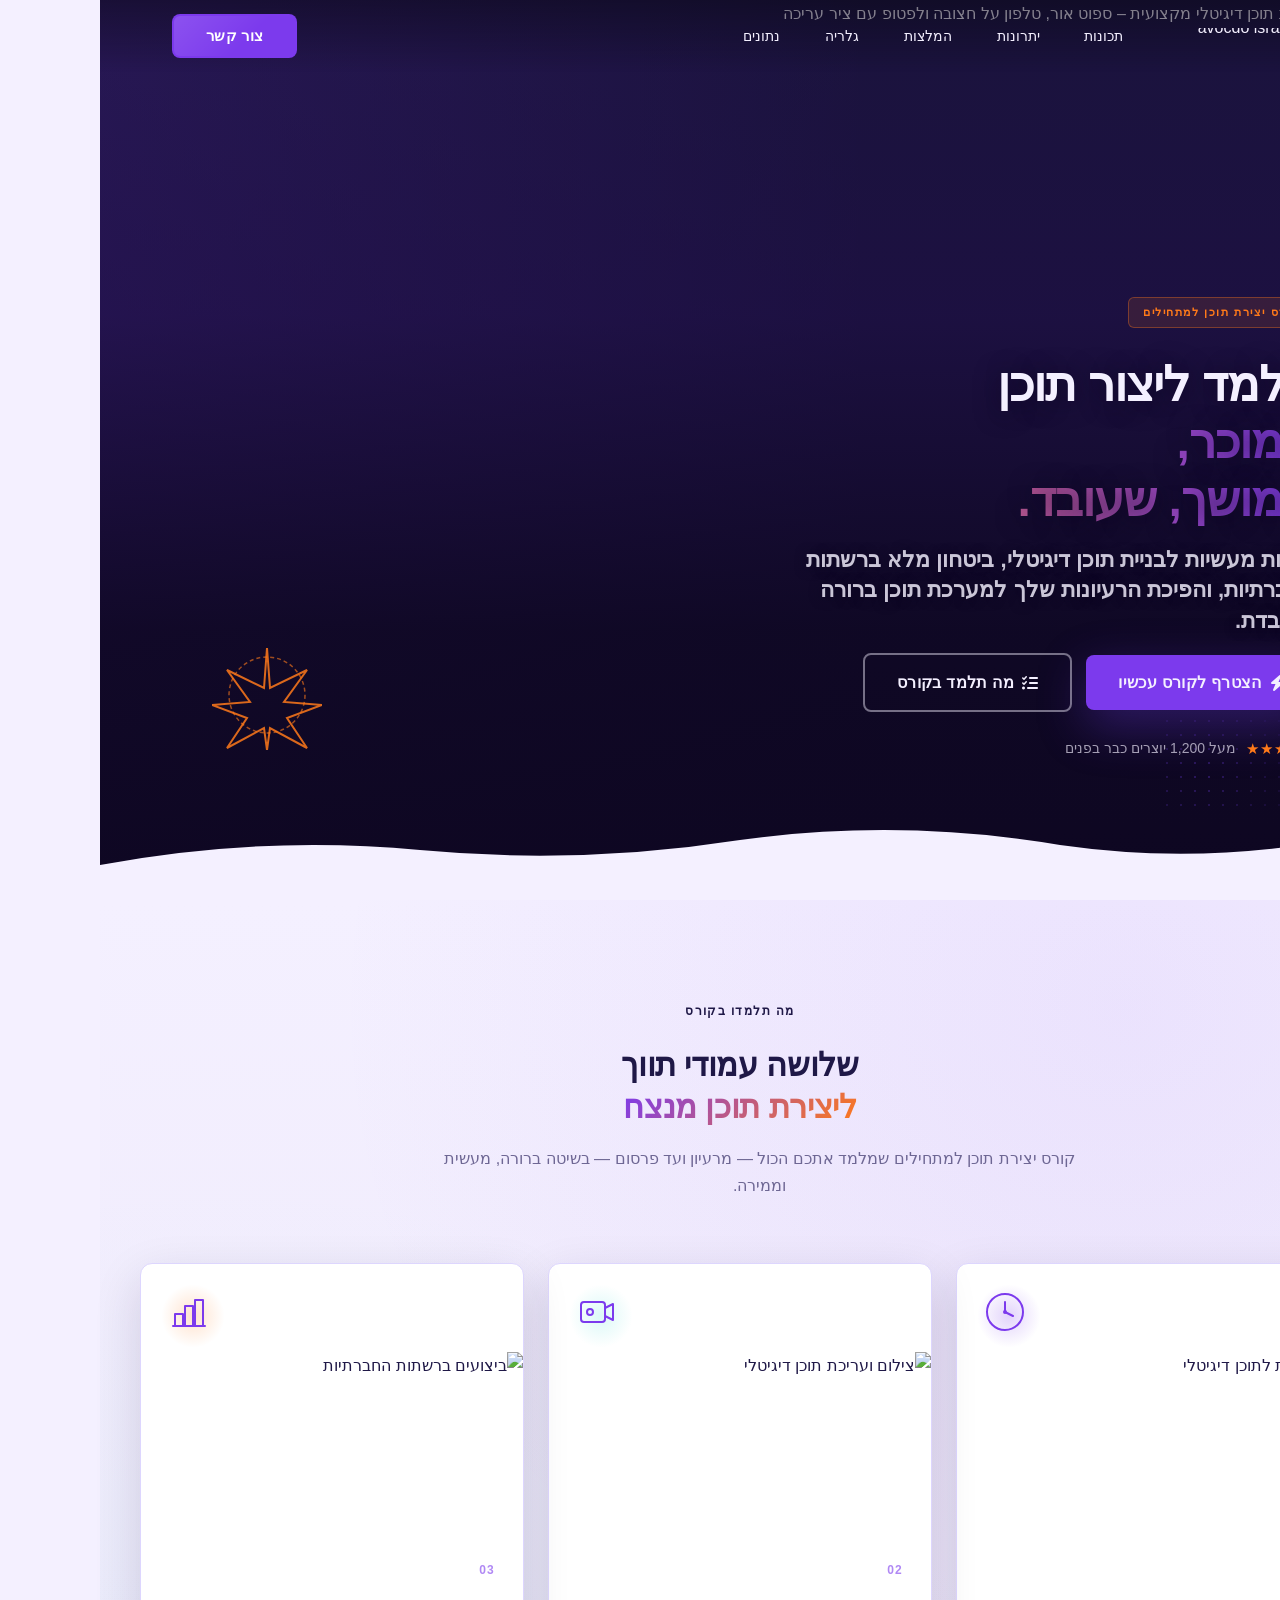
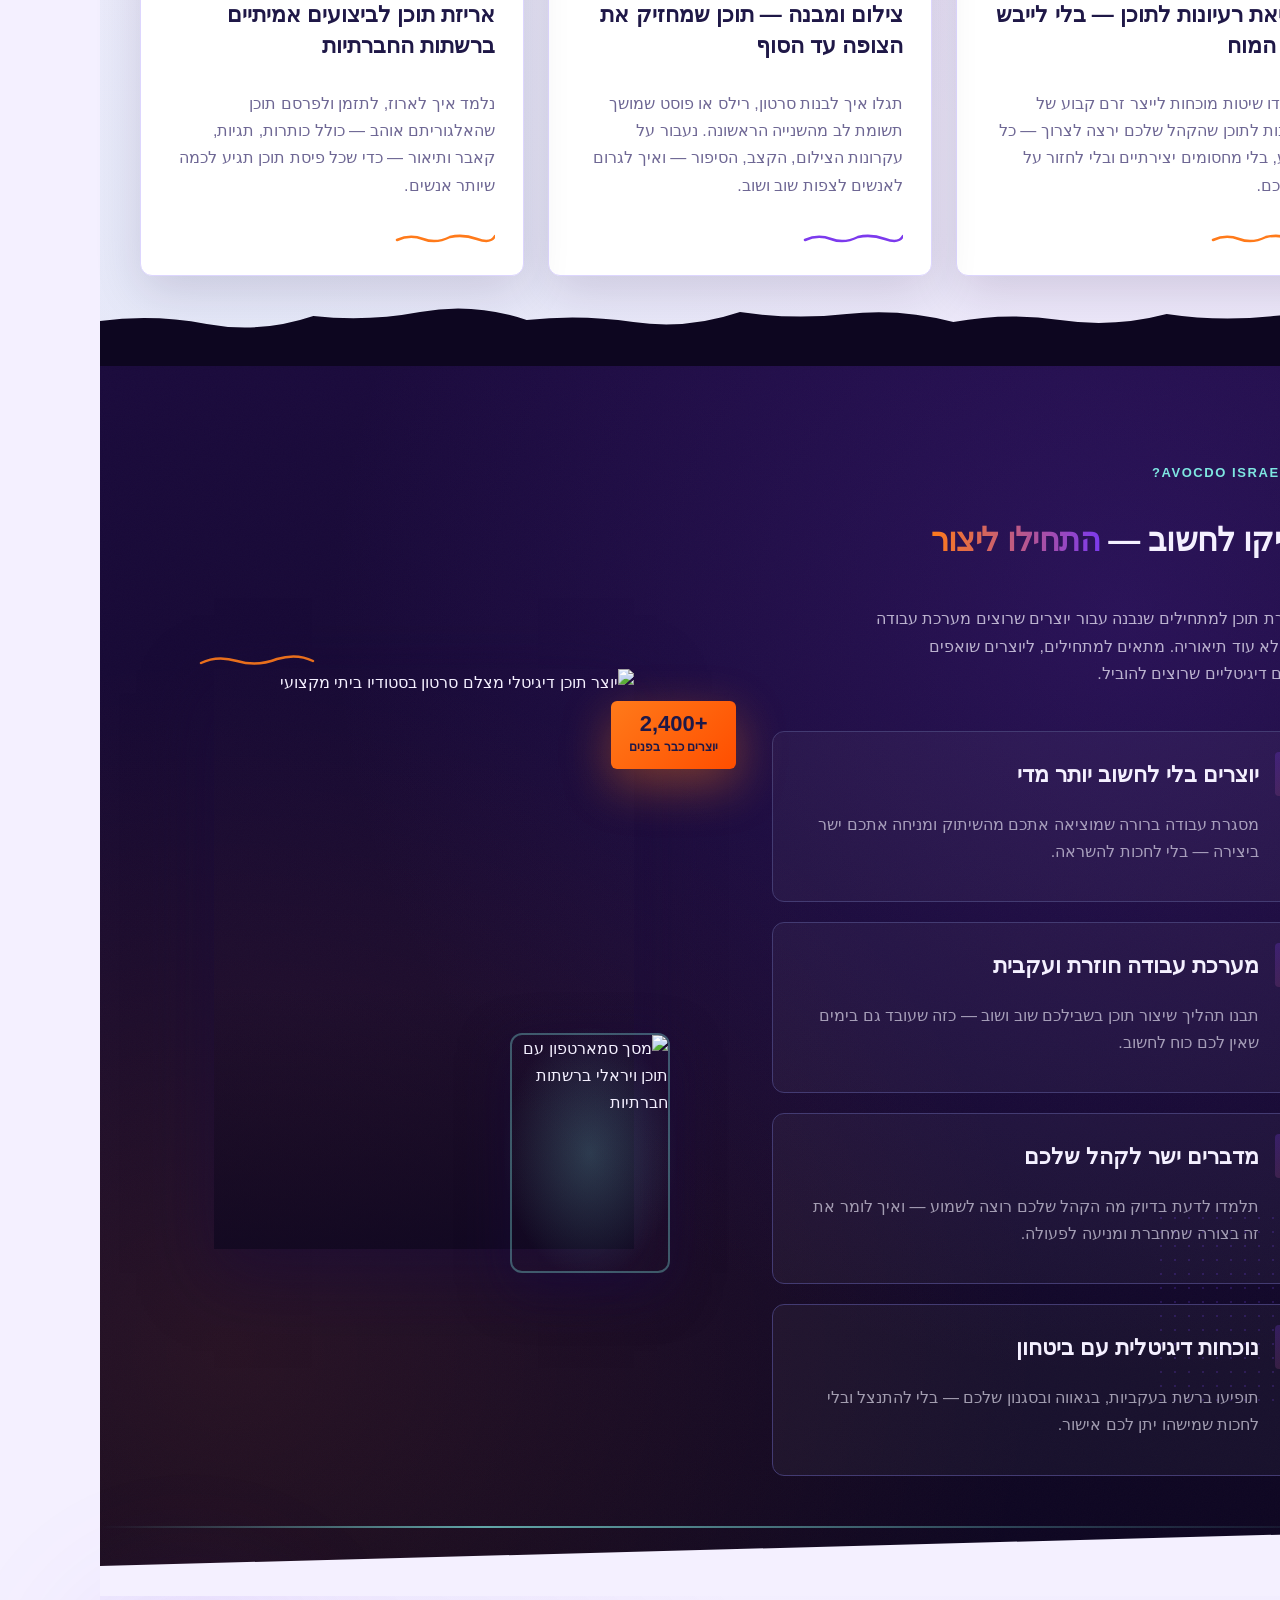
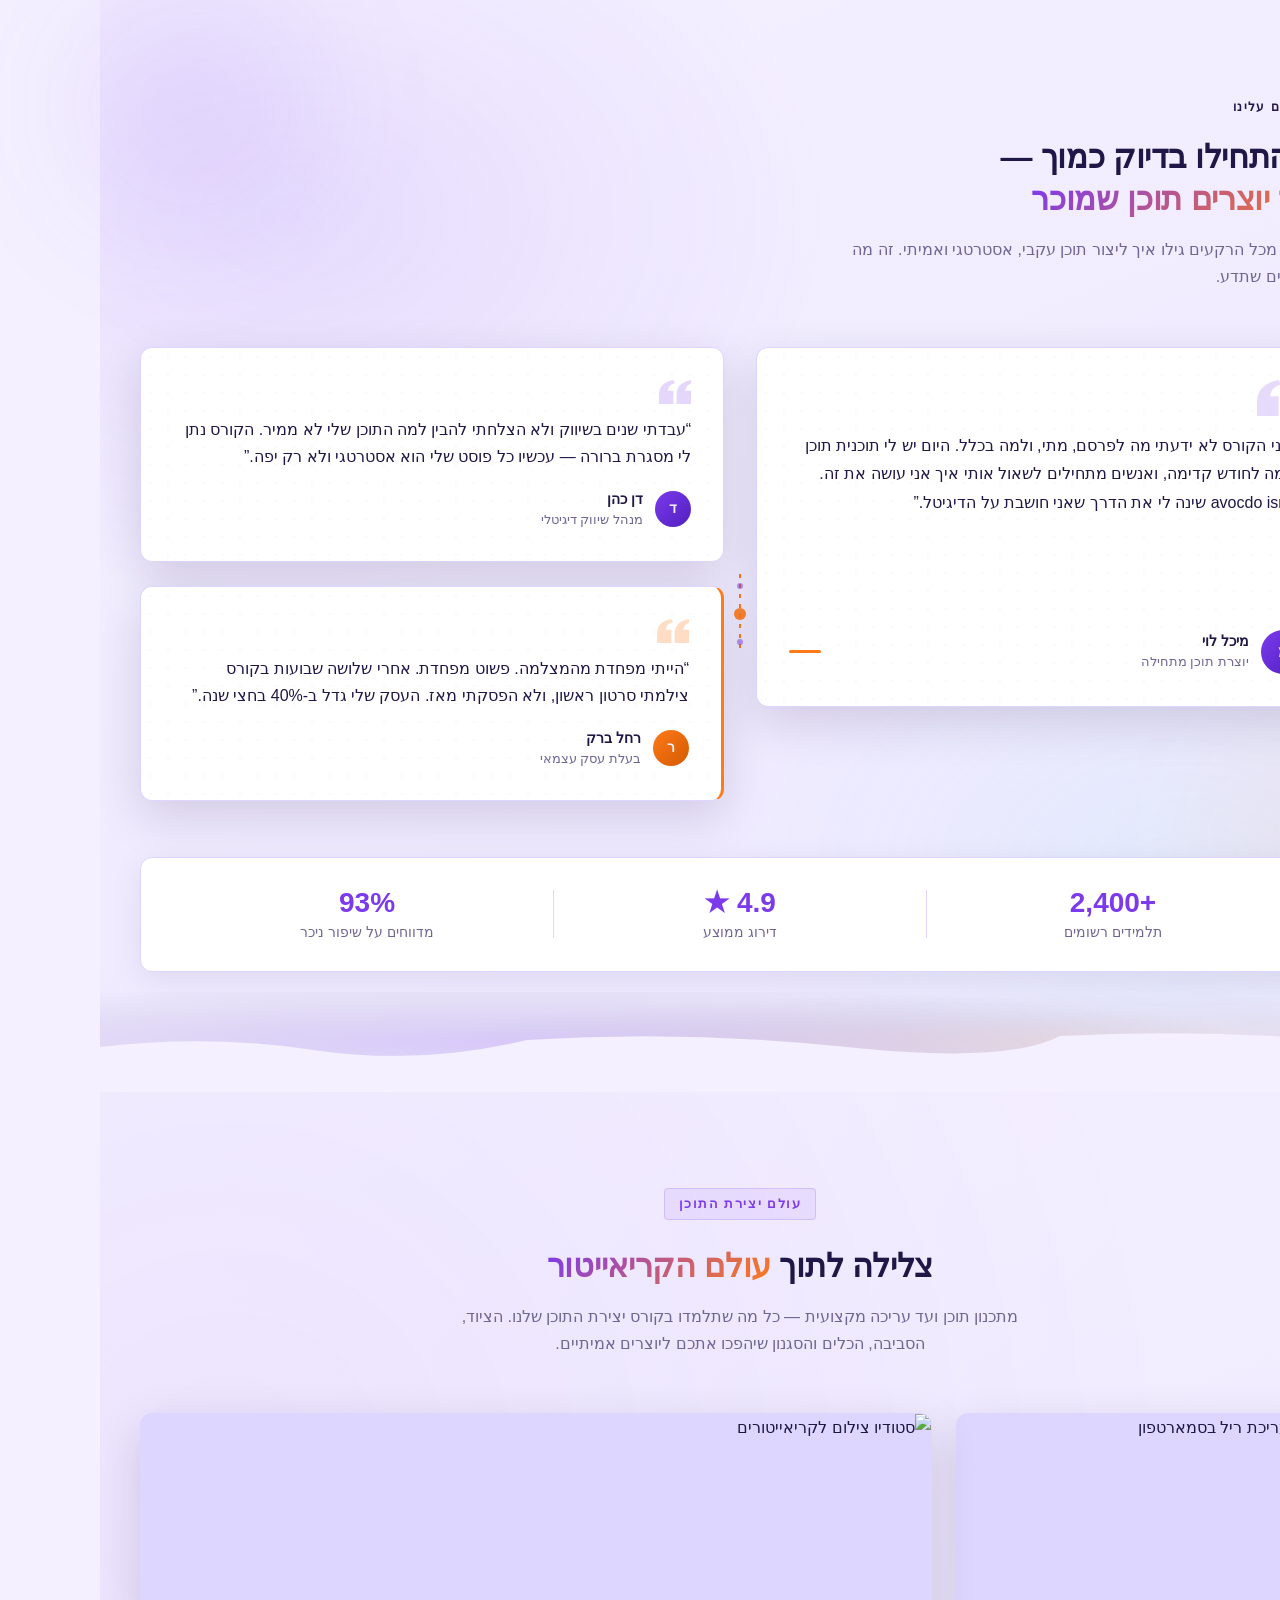
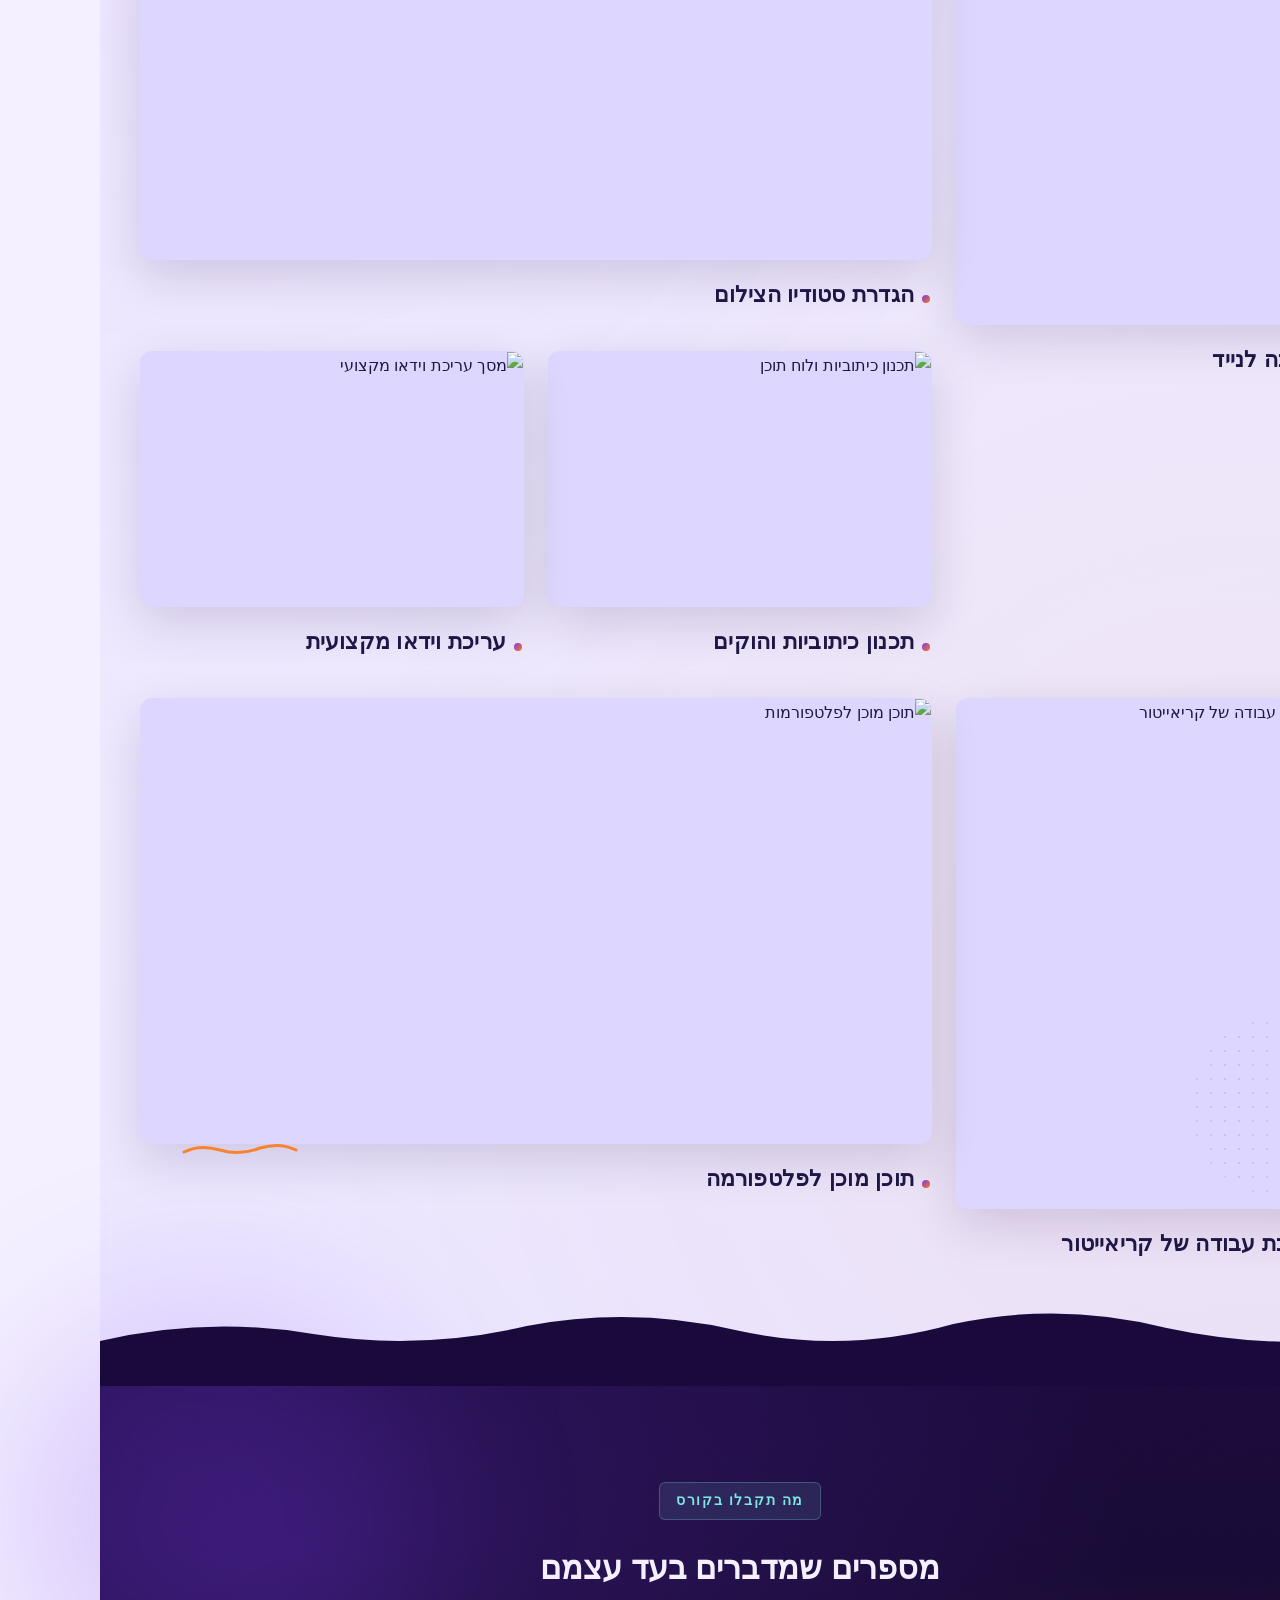
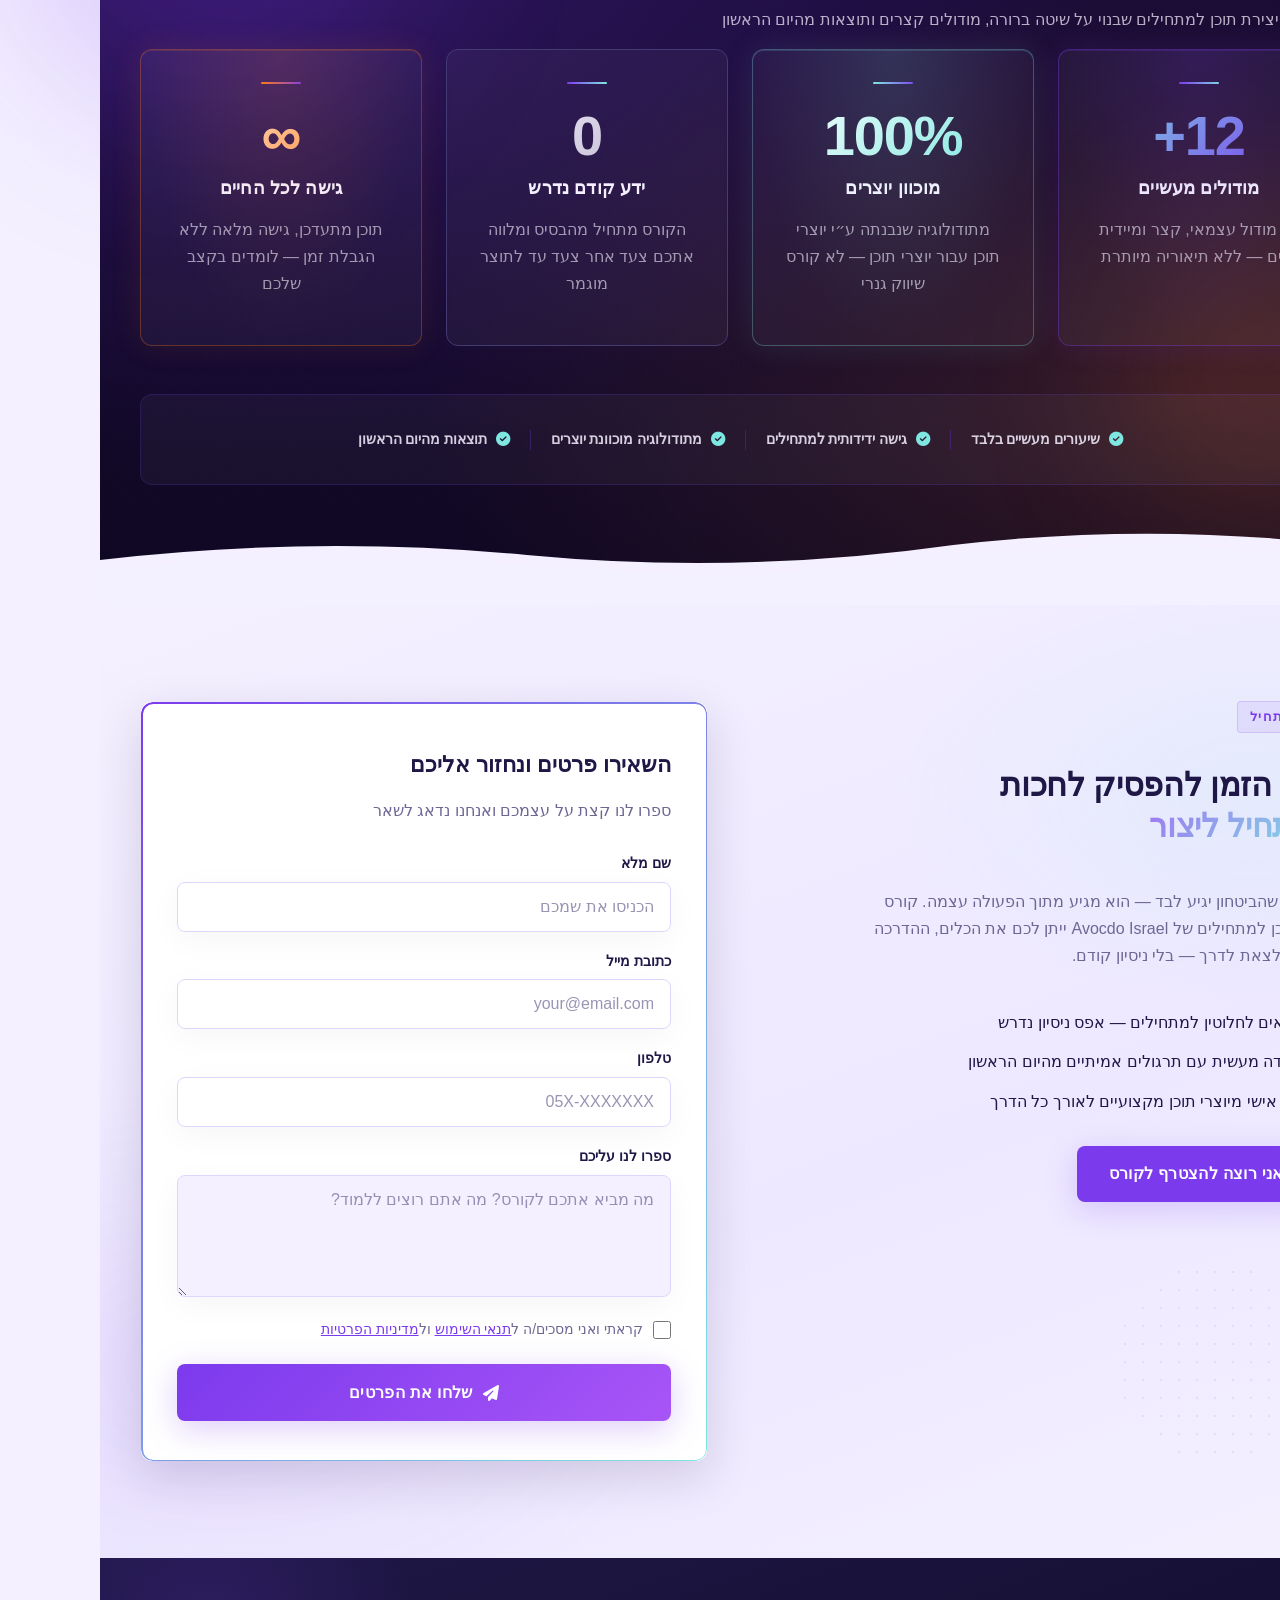
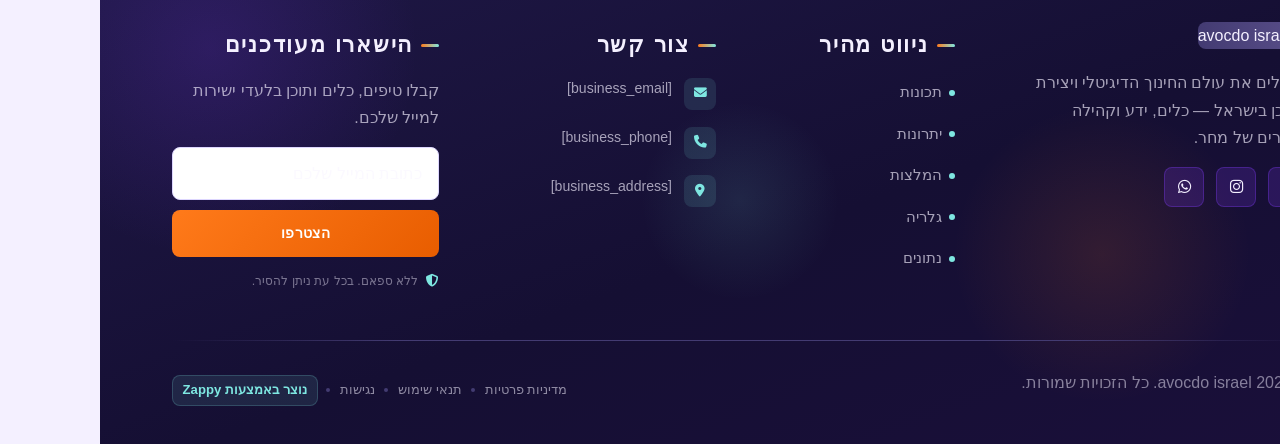
==== public/index.html @ 81e4ef27 "Initial website commit" ====
<!doctype html><html dir="rtl" lang="he"><head><meta charset="UTF-8"><meta content="width=device-width,initial-scale=1" name="viewport"><meta content="index, follow" name="robots"><title>קורס יצירת תוכן למתחילים — avocdo israel</title><meta content="An online sales website for a content creation course, aimed at teaching people how to create digital content. The business focuses on education in the digital " name="description"><meta content="קורס יצירת תוכן למתחילים, קורס שיווק דיגיטלי ישראל, יצירת תוכן, avocdo israel קורס תוכן" name="keywords"><link href="/assets/favicon.ico" rel="icon" type="image/x-icon"><link href="/assets/favicon-16x16.png" rel="icon" type="image/png" sizes="16x16"><link href="/assets/favicon-32x32.png" rel="icon" type="image/png" sizes="32x32"><link href="/assets/favicon-48x48.png" rel="icon" type="image/png" sizes="48x48"><link href="/assets/favicon-192x192.png" rel="icon" type="image/png" sizes="192x192"><link href="/assets/favicon-512x512.png" rel="icon" type="image/png" sizes="512x512"><link href="/assets/apple-touch-icon.png" rel="apple-touch-icon"><script>!function(){"use strict";var t="b3443f6c-2472-4045-ade2-e55602b2f045",e="https://api.zappy5.com/api/analytics/track",a=18e5,n=2592e6,o=!0,i=!0,r=!0;var s=function(){var e="zappy_visitor_"+t,a=null;try{if(a=localStorage.getItem(e)){var o=JSON.parse(a),i=Date.now();if(i-o.created<n)return o.lastSeen=i,localStorage.setItem(e,JSON.stringify(o)),o.id}}catch(t){console.warn("Zappy Analytics: LocalStorage not available")}var r="zv_"+Date.now()+"_"+Math.random().toString(36).substr(2,9);try{localStorage.setItem(e,JSON.stringify({id:r,created:Date.now(),lastSeen:Date.now()}))}catch(t){}return r}(),c=function(){var e="zappy_session_"+t,n=null;try{if(n=sessionStorage.getItem(e)){var o=JSON.parse(n),i=Date.now();if(i-o.timestamp<a)return o.timestamp=i,sessionStorage.setItem(e,JSON.stringify(o)),o.id}}catch(t){console.warn("Zappy Analytics: SessionStorage not available")}var r="zs_"+Date.now()+"_"+Math.random().toString(36).substr(2,9);try{sessionStorage.setItem(e,JSON.stringify({id:r,timestamp:Date.now()}))}catch(t){}return r}();function l(a,n){n=n||{};var o={website_id:t,event_type:a,page_path:window.location.pathname,referrer:document.referrer||"direct",visitor_id:s,session_id:c,metadata:n};if(navigator.sendBeacon){var i=new Blob([JSON.stringify(o)],{type:"application/json"});navigator.sendBeacon(e,i)}else fetch(e,{method:"POST",headers:{"Content-Type":"application/json"},body:JSON.stringify(o),keepalive:!0}).catch(function(t){console.warn("Zappy Analytics: Failed to track event",t)})}o&&l("pageview",{title:document.title,url:window.location.href}),i&&document.addEventListener("click",function(t){var e=t.target;if("BUTTON"===e.tagName||e.closest("button")){var a="BUTTON"===e.tagName?e:e.closest("button");l("click",{element:"button",text:a.textContent.trim().substring(0,100),id:a.id||null,class:a.className||null})}else if("A"===e.tagName||e.closest("a")){var n="A"===e.tagName?e:e.closest("a");l("navigation",{element:"link",text:n.textContent.trim().substring(0,100),href:n.href,external:n.hostname!==window.location.hostname})}},!0),r&&document.addEventListener("submit",function(t){var e=t.target;l("form_submit",{form_id:e.id||null,form_name:e.name||null,form_action:e.action||null,form_method:e.method||"GET"})},!0);var d=Date.now();window.addEventListener("beforeunload",function(){l("page_unload",{time_on_page:Math.floor((Date.now()-d)/1e3),page_path:window.location.pathname})}),window.zappyAnalytics={track:l,getVisitorId:function(){return s},getSessionId:function(){return c}}}()</script><meta content="קורס יצירת תוכן למתחילים — avocdo israel" property="og:title"><meta content="An online sales website for a content creation course, aimed at teaching people how to create digital content. The business focuses on education in the digital " property="og:description"><meta content="summary_large_image" name="twitter:card"><meta content="קורס יצירת תוכן למתחילים — avocdo israel" name="twitter:title"><meta content="An online sales website for a content creation course, aimed at teaching people how to create digital content. The business focuses on education in the digital " name="twitter:description"><meta content="website" property="og:type"><meta content="he_IL" property="og:locale"><link href="https://cdnjs.cloudflare.com/ajax/libs/font-awesome/6.4.0/css/all.min.css" rel="stylesheet"><link href="/assets/favicon.ico" rel="icon" type="image/x-icon"><link href="/assets/favicon-16x16.png" rel="icon" type="image/png" sizes="16x16"><link href="/assets/favicon-32x32.png" rel="icon" type="image/png" sizes="32x32"><link href="/assets/favicon-48x48.png" rel="icon" type="image/png" sizes="48x48"><link href="/assets/favicon-192x192.png" rel="icon" type="image/png" sizes="192x192"><link href="/assets/favicon-512x512.png" rel="icon" type="image/png" sizes="512x512"><link href="/assets/apple-touch-icon.png" rel="apple-touch-icon"><link href="https://cdn.jsdelivr.net/npm/vanilla-cookieconsent@3/dist/cookieconsent.css" rel="stylesheet"><script src="https://cdn.jsdelivr.net/npm/vanilla-cookieconsent@3/dist/cookieconsent.umd.js"></script><script src="https://cdn.jsdelivr.net/gh/mickidum/acc_toolbar/acctoolbar/acctoolbar.min.js"></script><link href="/styles.css" rel="stylesheet"><style id="zappy-dropdown-submenu-styles">#navMenu li:has(.sub-menu),.nav-menu li:has(.sub-menu),.navbar li:has(.sub-menu),nav li:has(.sub-menu){position:relative}#navMenu .sub-menu,.nav-menu .sub-menu,.navbar .sub-menu,nav .sub-menu{display:block!important;position:absolute!important;top:100%;left:0;min-width:220px;background:#fff;border-radius:8px;box-shadow:0 8px 25px rgba(0,0,0,.15);padding:8px 0;opacity:0;visibility:hidden;transform:translateY(10px);transition:all .3s ease;z-index:1000;list-style:none;pointer-events:none}#navMenu li:hover>.sub-menu,.nav-menu li:hover>.sub-menu,.navbar li:hover>.sub-menu,nav li:hover>.sub-menu{opacity:1!important;visibility:visible!important;transform:translateY(0)!important;pointer-events:auto!important}.sub-menu li{list-style:none;margin:0;padding:0}.sub-menu a{display:block!important;padding:10px 16px!important;color:var(--text-dark,#333)!important;font-weight:500;text-decoration:none;white-space:nowrap;transition:background-color .2s}.sub-menu .zappy-nav-child>a{padding-left:28px!important;font-size:.9em!important;opacity:.85!important}[dir=rtl] .sub-menu .zappy-nav-child>a,html[lang=ar] .sub-menu .zappy-nav-child>a,html[lang=he] .sub-menu .zappy-nav-child>a{padding-left:10px!important;padding-right:28px!important}.sub-menu .zappy-nav-parent>a{font-weight:600!important}.sub-menu a:hover{background-color:#f5f5f5}[dir=rtl] .nav-menu .sub-menu,[dir=rtl] .navbar .sub-menu,[dir=rtl] nav .sub-menu,html[lang=ar] .nav-menu .sub-menu,html[lang=ar] .navbar .sub-menu,html[lang=ar] nav .sub-menu,html[lang=he] .nav-menu .sub-menu,html[lang=he] .navbar .sub-menu,html[lang=he] nav .sub-menu{left:auto!important;right:0!important}.sub-menu:empty,.sub-menu:not(:has(li)):not(:has(> a)),.sub-menu:not(:has(li:not(.zappy-hidden-menu-item))):not(:has(> a)){display:none!important;opacity:0!important;visibility:hidden!important;pointer-events:none!important}li:has(.menu-group-title):hover>.sub-menu{opacity:1!important;visibility:visible!important;transform:translateY(0)!important;pointer-events:auto!important}#navMenu>li>.menu-group-title,.nav-menu>li>.menu-group-title{display:inline-block;padding:.5rem 1rem;cursor:default;user-select:none}@media (max-width:768px){#navMenu .sub-menu,.nav-menu .sub-menu,.navbar .sub-menu,nav .sub-menu{position:static!important;transform:none!important;box-shadow:none!important;background:0 0!important;max-height:0;overflow:hidden;opacity:0;visibility:hidden;transition:max-height .3s ease,opacity .3s ease;padding:0!important;border-radius:0!important}#navMenu .sub-menu.mobile-expanded,.nav-menu .sub-menu.mobile-expanded,.navbar .sub-menu.mobile-expanded{max-height:none!important;overflow-y:visible!important;opacity:1!important;visibility:visible!important;padding:8px 0 8px 16px!important}[dir=rtl] .sub-menu.mobile-expanded,html[lang=he] .sub-menu.mobile-expanded{padding:8px 16px 8px 0!important}#navMenu li:hover>.sub-menu,.nav-menu li:hover>.sub-menu,.navbar li:hover>.sub-menu,nav li:hover>.sub-menu{opacity:0;visibility:hidden;pointer-events:none}#navMenu li>.sub-menu.mobile-expanded,.nav-menu li>.sub-menu.mobile-expanded,.navbar li>.sub-menu.mobile-expanded,nav li>.sub-menu.mobile-expanded{opacity:1!important;visibility:visible!important;pointer-events:auto!important}#navMenu li:has(.sub-menu),.nav-menu li:has(.sub-menu),.navbar li:has(.sub-menu),nav li:has(.sub-menu){display:flex!important;flex-wrap:wrap!important;align-items:center!important;position:relative!important;min-height:44px!important}#navMenu li:has(.sub-menu)>a,.nav-menu li:has(.sub-menu)>a,.navbar li:has(.sub-menu)>a,nav li:has(.sub-menu)>a{flex:1!important;min-width:0!important}#navMenu li:has(.sub-menu)>.menu-group-title,.nav-menu li:has(.sub-menu)>.menu-group-title,.navbar li:has(.sub-menu)>.menu-group-title,nav li:has(.sub-menu)>.menu-group-title{flex:1!important;min-width:0!important;padding:0!important;line-height:inherit!important}#navMenu li:has(.sub-menu)>.sub-menu,.nav-menu li:has(.sub-menu)>.sub-menu,.navbar li:has(.sub-menu)>.sub-menu,nav li:has(.sub-menu)>.sub-menu{flex-basis:100%!important;width:100%!important}#navMenu li:has(.sub-menu)>a [class*=arrow],#navMenu li:has(.sub-menu)>a [class*=chevron],.nav-menu li:has(.sub-menu)>a .fa-angle-down,.nav-menu li:has(.sub-menu)>a .fa-chevron-down,.nav-menu li:has(.sub-menu)>a [class*=arrow],.nav-menu li:has(.sub-menu)>a [class*=chevron],nav li:has(.sub-menu)>a [class*=arrow],nav li:has(.sub-menu)>a [class*=chevron]{display:none!important;visibility:hidden!important}.mobile-submenu-toggle{display:flex!important;align-items:center!important;justify-content:center!important;width:44px!important;height:auto!important;background:0 0!important;border:none!important;cursor:pointer!important;color:var(--text-light)!important;position:static!important;flex-shrink:0!important;align-self:stretch!important;z-index:2!important;padding:0!important;margin:0!important}.mobile-submenu-toggle::after{content:''!important;width:0!important;height:0!important;border-left:6px solid transparent!important;border-right:6px solid transparent!important;border-top:7px solid currentColor!important;transition:transform .3s ease!important}.mobile-submenu-toggle.expanded::after{transform:rotate(180deg)!important}.sub-menu a{padding:10px 0!important;display:block!important;color:var(--text-light)!important;white-space:normal!important}.sub-menu .zappy-nav-child>a{padding-left:28px!important;font-size:.9em!important;opacity:.85!important}[dir=rtl] .sub-menu .zappy-nav-child>a,html[lang=ar] .sub-menu .zappy-nav-child>a,html[lang=he] .sub-menu .zappy-nav-child>a{padding-left:0!important;padding-right:28px!important}.sub-menu .zappy-nav-parent>a{font-weight:600!important}#navMenu.active,.nav-menu.active{max-width:100vw!important;overflow-x:hidden!important;box-sizing:border-box!important}.navbar .sub-menu li a,.zappy-products-dropdown .sub-menu a,nav.navbar .sub-menu li a{color:var(--text-light)!important}}@media (min-width:769px){.mobile-submenu-toggle{display:none!important}}</style><style id="zappy-widget-visibility">html[dir=rtl] .whatsapp-float{right:20px!important;left:auto!important}html:not([dir]) .whatsapp-float,html[dir=ltr] .whatsapp-float{left:20px!important;right:auto!important}html[dir=rtl] #mic-access-tool-general-button,html[dir=rtl] #mic-init-access-tool #mic-access-tool-general-button,html[dir=rtl] #mic-init-access-tool .mic-access-tool-general-button,html[dir=rtl] ._access-icon,html[dir=rtl] .mic-access-tool-general-button{left:20px!important;right:auto!important}html:not([dir]) #mic-access-tool-general-button,html:not([dir]) #mic-init-access-tool #mic-access-tool-general-button,html:not([dir]) #mic-init-access-tool .mic-access-tool-general-button,html:not([dir]) ._access-icon,html:not([dir]) .mic-access-tool-general-button,html[dir=ltr] #mic-access-tool-general-button,html[dir=ltr] #mic-init-access-tool #mic-access-tool-general-button,html[dir=ltr] #mic-init-access-tool .mic-access-tool-general-button,html[dir=ltr] ._access-icon,html[dir=ltr] .mic-access-tool-general-button{right:20px!important;left:auto!important}@media (max-width:768px){.whatsapp-float{display:flex!important}}@media (min-width:769px){.whatsapp-float{display:flex!important}}@media (max-width:768px){#mic-access-tool-general-button,#mic-init-access-tool #mic-access-tool-general-button,#mic-init-access-tool .mic-access-tool-general-button,._access-icon,.mic-access-tool-general-button{display:flex!important;visibility:visible!important;opacity:1!important;pointer-events:auto!important}#mic-access-tool-box.opened-mic-access-tool,#mic-init-access-tool #mic-access-tool-box.opened-mic-access-tool,.mic-access-tool-box.opened-mic-access-tool{visibility:visible!important;opacity:1!important;pointer-events:auto!important}}@media (min-width:769px){#mic-access-tool-general-button,#mic-init-access-tool #mic-access-tool-general-button,#mic-init-access-tool .mic-access-tool-general-button,._access-icon,.mic-access-tool-general-button{display:flex!important;visibility:visible!important;opacity:1!important;pointer-events:auto!important}#mic-access-tool-box.opened-mic-access-tool,#mic-init-access-tool #mic-access-tool-box.opened-mic-access-tool,.mic-access-tool-box.opened-mic-access-tool{visibility:visible!important;opacity:1!important;pointer-events:auto!important}}</style></head><body><nav class="navbar" dir="rtl"><button class="mobile-toggle" aria-label="Menu" id="mobileToggle"><svg viewBox="0 0 24 24" fill="none" height="24" width="24" class="hamburger-icon"><path d="M3 12h18M3 6h18M3 18h18" stroke="currentColor" stroke-width="2" stroke-linecap="round"></path></svg> <svg viewBox="0 0 24 24" fill="none" height="24" width="24" style="display:none" class="close-icon"><path d="M18 6L6 18M6 6l12 12" stroke="currentColor" stroke-width="2" stroke-linecap="round"></path></svg></button> <button class="phone-header-btn" aria-label="Call" data-phone=""><svg viewBox="0 0 24 24" fill="currentColor" height="20" width="20"><path d="M22 16.92v3a2 2 0 0 1-2.18 2 19.79 19.79 0 0 1-8.63-3.07 19.5 19.5 0 0 1-6-6 19.79 19.79 0 0 1-3.07-8.67A2 2 0 0 1 4.11 2h3a2 2 0 0 1 2 1.72 12.84 12.84 0 0 0 .7 2.81 2 2 0 0 1-.45 2.11L8.09 9.91a16 16 0 0 0 6 6l1.27-1.27a2 2 0 0 1 2.11-.45 12.84 12.84 0 0 0 2.81.7A2 2 0 0 1 22 16.92z"></path></svg></button><div class="nav-container"><div class="nav-right-group"><div class="nav-brand"><a href="/" class="logo-link"><img alt="avocdo israel" src="/assets/avocdo-israel-logo.webp" class="logo"></a></div><ul class="nav-menu" id="navMenu"><li><a href="#features">תכונות</a></li><li><a href="#benefits">יתרונות</a></li><li><a href="#testimonials">המלצות</a></li><li><a href="#showcase">גלריה</a></li><li><a href="#stats">נתונים</a></li></ul></div><div class="nav-cta-container"><a href="#contact" class="nav-cta-btn">צור קשר</a></div></div></nav><script>window.addEventListener("load",function(){const e=document.querySelector(".navbar, nav, header");if(!e)return void console.log("[Navbar] Navbar element not found");let t=document.getElementById("mobileToggle")||document.querySelector(".mobile-toggle")||document.querySelector(".hamburger")||document.querySelector(".hamburger-menu")||document.querySelector(".menu-toggle")||document.querySelector(".burger-menu")||document.querySelector('[aria-label="Menu"]')||document.querySelector('[aria-label="תפריט"]');const o=document.querySelector(".phone-header-btn"),n=window.getComputedStyle(e);let r=n.backgroundColor;if(console.log("[Navbar] Initial navbar background:",r),"transparent"===r||"rgba(0, 0, 0, 0)"===r||r.startsWith("rgba")&&r.includes(", 0)")){const e=n.backgroundImage;if(e&&"none"!==e)console.log("[Navbar] Navbar has background image/gradient, using dark text"),r="rgb(240, 240, 240)";else{const e=window.getComputedStyle(document.body).backgroundColor;console.log("[Navbar] Navbar transparent, using body background:",e),r=e}}const i=r.match(/\d+/g);if(i&&i.length>=3){const e=(.299*parseInt(i[0])+.587*parseInt(i[1])+.114*parseInt(i[2]))/255;console.log("[Navbar] Mobile button colors preserved from Claude CSS (luminance:",e.toFixed(2)+")");const n=document.createElement("style");n.id="zappy-mobile-nav-fix";document.documentElement.lang;document.documentElement.dir,n.textContent='\n        /* Hide mobile buttons on desktop, show only on mobile */\n        @media (min-width: 769px) {\n          .mobile-toggle,\n          .phone-header-btn {\n            display: none !important;\n          }\n        }\n        \n        /* Show and position mobile buttons correctly on mobile */\n        @media (max-width: 768px) {\n          .mobile-toggle,\n          .phone-header-btn {\n            position: absolute !important;\n            top: 0 !important;\n            bottom: 0 !important;\n            margin-top: auto !important;\n            margin-bottom: auto !important;\n            z-index: 1001 !important;\n            display: flex !important;\n            align-items: center !important;\n            justify-content: center !important;\n            width: 36px !important;\n            height: 36px !important;\n            border-radius: 50% !important;\n            border: none !important;\n            cursor: pointer !important;\n            padding: 6px !important;\n            background: none !important;\n            color: var(--nav-text, var(--text-light)) !important;\n            touch-action: manipulation !important;\n            -webkit-tap-highlight-color: transparent !important;\n          }\n          \n          /* LTR positioning (default): hamburger LEFT, phone RIGHT */\n          html:not([dir="rtl"]):not([lang="he"]):not([lang="ar"]) .mobile-toggle,\n          html[dir="ltr"] .mobile-toggle {\n            left: 12px !important;\n            right: auto !important;\n          }\n          html:not([dir="rtl"]):not([lang="he"]):not([lang="ar"]) .phone-header-btn,\n          html[dir="ltr"] .phone-header-btn {\n            right: 12px !important;\n            left: auto !important;\n          }\n          \n          /* RTL positioning: hamburger RIGHT, phone LEFT */\n          html[dir="rtl"] .mobile-toggle,\n          html[lang="he"] .mobile-toggle,\n          html[lang="ar"] .mobile-toggle {\n            right: 12px !important;\n            left: auto !important;\n          }\n          html[dir="rtl"] .phone-header-btn,\n          html[lang="he"] .phone-header-btn,\n          html[lang="ar"] .phone-header-btn {\n            left: 12px !important;\n            right: auto !important;\n          }\n          \n          /* CRITICAL: Ensure nav-container has min-height on mobile */\n          /* All children are positioned absolutely/fixed on mobile, so height:auto collapses to 0 */\n          .nav-container {\n            min-height: 70px !important;\n            position: relative !important;\n          }\n          \n          /* Ensure SVG icons are properly sized and inherit color */\n          .mobile-toggle svg,\n          .phone-header-btn svg {\n            width: 24px !important;\n            height: 24px !important;\n            /* Don\'t force display - let JavaScript control hamburger/close toggle */\n          }\n          \n          /* Reset nav-cta-container on mobile - remove desktop box-shadow/padding */\n          /* that creates a visible ghost box when CTA button is hidden */\n          .nav-cta-container {\n            box-shadow: none !important;\n            padding: 0 !important;\n          }\n          \n          /* Hide nav-cta-container entirely on mobile when there\'s no lang-switcher */\n          /* (only the CTA button is inside, and it\'s hidden on mobile) */\n          .nav-cta-container:not(:has(.lang-switcher)) {\n            display: none !important;\n          }\n          \n          /* CRITICAL: Prevent hero image fade gradient from bleeding over headline text */\n          /* The .image-fade-gradient has bottom: -30px (extends below parent) */\n          /* On mobile stacked layout, this overlaps the h1 text below the image */\n          .hero-image-column {\n            overflow: hidden !important;\n          }\n          .image-fade-gradient {\n            bottom: 0 !important;\n          }\n          \n          /* Hide desktop language switcher on mobile - hamburger menu handles it */\n          /* High specificity to override stored CSS */\n          .lang-switcher,\n          .nav-cta-container .lang-switcher,\n          .nav-container .lang-switcher,\n          .navbar .lang-switcher,\n          .navbar .nav-cta-container .lang-switcher {\n            display: none !important;\n          }\n        }\n      ';const r=document.getElementById("zappy-mobile-nav-fix");r&&r.remove(),document.head.appendChild(n),console.log("[Navbar] Critical CSS injected for mobile nav positioning");const a=window.innerWidth<=768;if(t){const e=t.querySelector(".hamburger-icon"),o=t.querySelector(".close-icon");e&&(e.style.setProperty("width","24px","important"),e.style.setProperty("height","24px","important"),e.style.setProperty("display","block","important")),o&&(o.style.setProperty("width","24px","important"),o.style.setProperty("height","24px","important"),o.style.setProperty("display","none","important")),a?(t.style.setProperty("position","absolute","important"),t.style.setProperty("top","0","important"),t.style.setProperty("bottom","0","important"),t.style.setProperty("margin-top","auto","important"),t.style.setProperty("margin-bottom","auto","important"),t.style.setProperty("z-index","1001","important"),t.style.removeProperty("left"),t.style.removeProperty("right"),console.log("[Navbar] Mobile toggle positioning applied (mobile viewport)")):(t.style.removeProperty("position"),t.style.removeProperty("top"),t.style.removeProperty("transform"),t.style.removeProperty("z-index"),t.style.removeProperty("left"),t.style.removeProperty("right"),console.log("[Navbar] Desktop viewport - cleared mobile toggle inline positioning"))}if(o){const e=o.querySelector("svg");e&&(e.style.width="24px",e.style.height="24px",e.setAttribute("width","24"),e.setAttribute("height","24")),a?(o.style.setProperty("position","absolute","important"),o.style.setProperty("top","0","important"),o.style.setProperty("bottom","0","important"),o.style.setProperty("margin-top","auto","important"),o.style.setProperty("margin-bottom","auto","important"),o.style.setProperty("z-index","1001","important"),o.style.removeProperty("left"),o.style.removeProperty("right"),console.log("[Navbar] Phone button positioning applied (mobile viewport)")):(o.style.removeProperty("position"),o.style.removeProperty("top"),o.style.removeProperty("transform"),o.style.removeProperty("z-index"),o.style.removeProperty("left"),o.style.removeProperty("right"),console.log("[Navbar] Desktop viewport - cleared phone button inline positioning"))}}else console.log("[Navbar] Could not parse background color:",r);t=document.getElementById("mobileToggle")||document.querySelector(".mobile-toggle")||document.querySelector(".hamburger")||document.querySelector(".hamburger-menu")||document.querySelector(".menu-toggle")||document.querySelector(".burger-menu")||document.querySelector('[aria-label="Menu"]')||document.querySelector('[aria-label="תפריט"]');const a=document.getElementById("navMenu")||document.querySelector(".nav-menu")||document.querySelector(".nav-links")||document.querySelector("nav ul:not(.submenu)");if(!t||!a)return void console.log("[Navbar] Mobile toggle or menu not found:",{toggle:!!t,menu:!!a});a.id||(a.id="navMenu"),console.log("[Navbar] Initializing mobile menu...");const l=t.cloneNode(!0);t.parentNode.replaceChild(l,t);var s=0;function p(e){var t=Date.now();t-s<300||(s=t,function(e){e.preventDefault(),e.stopPropagation();const t=l.querySelector(".hamburger-icon"),o=l.querySelector(".close-icon");a.classList.contains("active")?(a.classList.remove("active"),t&&t.style.setProperty("display","block","important"),o&&o.style.setProperty("display","none","important"),document.body.style.overflow="",console.log("[Navbar] Menu closed")):(a.classList.add("active"),t&&t.style.setProperty("display","none","important"),o&&o.style.setProperty("display","block","important"),document.body.style.overflow="hidden",console.log("[Navbar] Menu opened"))}(e))}l.addEventListener("click",p),l.addEventListener("touchend",p),a.querySelectorAll("a").forEach(function(e){e.addEventListener("click",function(){if("#"===this.getAttribute("href"))return;const e=l.querySelector(".hamburger-icon"),t=l.querySelector(".close-icon");a.classList.remove("active"),e&&e.style.setProperty("display","block","important"),t&&t.style.setProperty("display","none","important"),document.body.style.overflow="",console.log("[Navbar] Menu closed (link clicked)")})});var c=a.querySelectorAll(".dropdown-toggle");c.forEach(function(e){e.addEventListener("click",function(e){e.preventDefault(),e.stopPropagation();var t=this.closest(".nav-dropdown");t&&(t.parentNode.querySelectorAll(".nav-dropdown.open").forEach(function(e){e!==t&&e.classList.remove("open")}),t.classList.toggle("open"),console.log("[Navbar] Dropdown toggled:",t.classList.contains("open")?"open":"closed"))})}),document.addEventListener("click",function(e){e.target.closest(".nav-dropdown")||document.querySelectorAll(".nav-dropdown.open").forEach(function(e){e.classList.remove("open")})}),console.log("[Navbar] Dropdown handlers initialized for "+c.length+" dropdowns"),o&&o.addEventListener("click",function(){const e=document.querySelectorAll('a[href^="tel:"]'),t=e.length>0?e[0].getAttribute("href").replace("tel:",""):"[business_phone]";window.location.href="tel:"+t,console.log("[Navbar] Phone button clicked")}),console.log("[Navbar] Mobile menu initialized successfully")})</script><main><section class="index-hero-section" data-layout-spec="בית-hero" dir="rtl" data-hero-type="fullscreen-scrim"><div class="index-hero-bg"><img alt="סביבת יצירת תוכן דיגיטלי מקצועית – ספוט אור, טלפון על חצובה ולפטופ עם ציר עריכה" src="/assets/site-index-hero-image-1.webp" data-context="Cinematic digital creator studio environment: a young Israeli creator filming with a smartphone on a professional gimbal/tripod, soft studio ring light glowing, laptop open showing video editing timeline with colorful waveforms, social media content thumbnails visible on screen, warm ambient lighting with purple/violet color grading, dark moody atmosphere, shallow depth of field, professional creator workspace vibes, aspirational and energetic mood" data-placeholder="index-hero-image-1" height="700" width="1200" data-hero-bg="true"></div><div class="index-hero-scrim" aria-hidden="true"></div><div class="index-hero-star-badge" aria-hidden="true"><svg viewBox="0 0 110 110" xmlns="http://www.w3.org/2000/svg" aria-hidden="true" data-no-icon-edit="true" height="110" width="110"><g fill="none"><path d="M55 8 L58 48 L95 30 L72 62 L110 65 L75 78 L95 108 L58 88 L55 110 L52 88 L15 108 L35 78 L0 65 L38 62 L15 30 L52 48 Z" stroke="#FF7A1A" stroke-width="2" fill="none" opacity="0.85"></path><circle cx="55" cy="55" r="38" stroke="#FF7A1A" stroke-width="1.5" fill="none" opacity="0.6" stroke-dasharray="4 3"></circle><text fill="#FF7A1A" font-family="Heebo, sans-serif" font-size="7.5" font-weight="700" letter-spacing="3" opacity="0.9"><textPath href="#star-circle-path" startOffset="0%">יצירת תוכן • AVOCDO ISRAEL •</textPath></text><defs><path d="M55,17 a38,38 0 1,1 -0.01,0 Z" id="star-circle-path"></path></defs></g></svg></div><div class="index-hero-halftone" aria-hidden="true"></div><div class="index-hero-container"><div class="index-hero-content"><div class="index-hero-label">קורס יצירת תוכן למתחילים</div><h1 class="index-hero-h1">תלמד ליצור תוכן <span class="index-hero-highlight">שמוכר,<br>שמושך, שעובד.</span></h1><h3 class="index-hero-subtitle">שיטות מעשיות לבניית תוכן דיגיטלי, ביטחון מלא ברשתות החברתיות, והפיכת הרעיונות שלך למערכת תוכן ברורה שעובדת.</h3><div class="index-hero-ctas"><a href="#join" class="index-hero-btn-primary"><i class="fa-solid fa-bolt"></i> הצטרף לקורס עכשיו </a><a href="#curriculum" class="index-hero-btn-secondary"><i class="fa-solid fa-list-check"></i> מה תלמד בקורס</a></div><div class="index-hero-social-proof"><span class="index-hero-stars">★★★★★</span> <span>מעל 1,200 יוצרים כבר בפנים</span></div></div></div><div class="index-hero-divider-wrapper"><svg viewBox="0 0 1440 90" xmlns="http://www.w3.org/2000/svg" aria-hidden="true" data-no-icon-edit="true" preserveAspectRatio="none"><defs><linearGradient id="divider-grad" x1="0" x2="1" y1="0" y2="0"><stop offset="0%" stop-color="#F4F0FF"></stop><stop offset="100%" stop-color="#F4F0FF"></stop></linearGradient></defs><path d="M0,90 L0,55 Q180,25 360,40 Q540,55 720,30 Q900,8 1080,35 Q1260,58 1440,20 L1440,90 Z" fill="var(--bg-light)"></path></svg></div></section><section class="index-features-section" data-layout-spec="בית-features" dir="rtl" id="features"><div class="index-features-section__dot-spray" aria-hidden="true"></div><div class="index-features-section__container"><div class="index-features-section__intro"><span class="index-features-section__eyebrow">מה תלמדו בקורס</span><h2 class="index-features-section__title">שלושה עמודי תווך<br><span class="index-features-section__title-highlight">ליצירת תוכן מנצח</span></h2><p class="index-features-section__subtitle">קורס יצירת תוכן למתחילים שמלמד אתכם הכול — מרעיון ועד פרסום — בשיטה ברורה, מעשית וממירה.</p></div><div class="index-features-section__grid"><article class="index-features-section__card"><div class="index-features-section__card-icon-wrap"><div class="index-features-section__icon-glow"></div><svg viewBox="0 0 40 40" xmlns="http://www.w3.org/2000/svg" aria-hidden="true" fill="none" height="40" width="40" data-element-type="icon" data-icon-type="svg" class="index-features-section__icon"><circle cx="20" cy="20" r="18" stroke="currentColor" stroke-width="2"></circle><path d="M20 10 L20 20 L28 24" stroke="currentColor" stroke-width="2" stroke-linecap="round" stroke-linejoin="round"></path><circle cx="20" cy="20" r="2" fill="currentColor"></circle></svg></div><div class="index-features-section__card-img-wrap"><img alt="רעיונות לתוכן דיגיטלי" src="/assets/site-index-features-image-1.webp" data-context="A creative person brainstorming content ideas on a whiteboard or sticky notes, surrounded by social media icons and lightbulb moments, vibrant and energetic atmosphere for a digital content creation course in Israel" data-placeholder="index-features-image-1" height="220" width="400"></div><div class="index-features-section__card-body"><span class="index-features-section__card-number">01</span><h3 class="index-features-section__card-title">מציאת רעיונות לתוכן — בלי לייבש את המוח</h3><p class="index-features-section__card-text">תלמדו שיטות מוכחות לייצר זרם קבוע של רעיונות לתוכן שהקהל שלכם ירצה לצרוך — כל שבוע, בלי מחסומים יצירתיים ובלי לחזור על עצמכם.</p><svg viewBox="0 0 100 12" xmlns="http://www.w3.org/2000/svg" aria-hidden="true" data-no-icon-edit="true" fill="none" height="12" width="100" class="index-features-section__scribble"><path d="M2,9 Q15,3 28,8 T55,6 Q68,3 82,8 T100,5" stroke="#FF7A1A" stroke-width="2.5" stroke-linecap="round" fill="none"></path></svg></div></article><article class="index-features-section__card"><div class="index-features-section__card-icon-wrap"><div class="index-features-section__icon-glow index-features-section__icon-glow--accent"></div><svg viewBox="0 0 40 40" xmlns="http://www.w3.org/2000/svg" aria-hidden="true" fill="none" height="40" width="40" data-element-type="icon" data-icon-type="svg" class="index-features-section__icon"><rect height="20" width="24" rx="3" stroke="currentColor" stroke-width="2" x="4" y="10"></rect><path d="M28 16 L36 12 L36 28 L28 24" stroke="currentColor" stroke-width="2" stroke-linejoin="round"></path><circle cx="13" cy="20" r="3" stroke="currentColor" stroke-width="2"></circle></svg></div><div class="index-features-section__card-img-wrap"><img alt="צילום ועריכת תוכן דיגיטלי" src="/assets/site-index-features-image-2.webp" data-context="Young Israeli content creator filming a video with a smartphone on a tripod in a stylish home studio setup, ring light visible, professional yet approachable digital content creation environment" data-placeholder="index-features-image-2" height="220" width="400"></div><div class="index-features-section__card-body"><span class="index-features-section__card-number">02</span><h3 class="index-features-section__card-title">צילום ומבנה — תוכן שמחזיק את הצופה עד הסוף</h3><p class="index-features-section__card-text">תגלו איך לבנות סרטון, רילס או פוסט שמושך תשומת לב מהשנייה הראשונה. נעבור על עקרונות הצילום, הקצב, הסיפור — ואיך לגרום לאנשים לצפות שוב ושוב.</p><svg viewBox="0 0 100 12" xmlns="http://www.w3.org/2000/svg" aria-hidden="true" data-no-icon-edit="true" fill="none" height="12" width="100" class="index-features-section__scribble"><path d="M2,9 Q15,3 28,8 T55,6 Q68,3 82,8 T100,5" stroke="#7C3AED" stroke-width="2.5" stroke-linecap="round" fill="none"></path></svg></div></article><article class="index-features-section__card"><div class="index-features-section__card-icon-wrap"><div class="index-features-section__icon-glow index-features-section__icon-glow--secondary"></div><svg viewBox="0 0 40 40" xmlns="http://www.w3.org/2000/svg" aria-hidden="true" fill="none" height="40" width="40" data-element-type="icon" data-icon-type="svg" class="index-features-section__icon"><path d="M6 34 L6 22 L14 22 L14 34" stroke="currentColor" stroke-width="2" stroke-linejoin="round"></path><path d="M16 34 L16 14 L24 14 L24 34" stroke="currentColor" stroke-width="2" stroke-linejoin="round"></path><path d="M26 34 L26 8 L34 8 L34 34" stroke="currentColor" stroke-width="2" stroke-linejoin="round"></path><path d="M4 34 L36 34" stroke="currentColor" stroke-width="2" stroke-linecap="round"></path></svg></div><div class="index-features-section__card-img-wrap"><img alt="ביצועים ברשתות החברתיות" src="/assets/site-index-features-image-3.webp" data-context="Social media analytics dashboard on a phone screen showing growing follower counts, viral content metrics, Instagram and TikTok performance graphs for a digital content creator, vibrant and motivating visual" data-placeholder="index-features-image-3" height="220" width="400"></div><div class="index-features-section__card-body"><span class="index-features-section__card-number">03</span><h3 class="index-features-section__card-title">אריזת תוכן לביצועים אמיתיים ברשתות החברתיות</h3><p class="index-features-section__card-text">נלמד איך לארוז, לתזמן ולפרסם תוכן שהאלגוריתם אוהב — כולל כותרות, תגיות, קאבר ותיאור — כדי שכל פיסת תוכן תגיע לכמה שיותר אנשים.</p><svg viewBox="0 0 100 12" xmlns="http://www.w3.org/2000/svg" aria-hidden="true" data-no-icon-edit="true" fill="none" height="12" width="100" class="index-features-section__scribble"><path d="M2,9 Q15,3 28,8 T55,6 Q68,3 82,8 T100,5" stroke="#FF7A1A" stroke-width="2.5" stroke-linecap="round" fill="none"></path></svg></div></article></div></div><div class="index-features-section__divider-wrapper"><svg viewBox="0 0 1440 90" xmlns="http://www.w3.org/2000/svg" aria-hidden="true" data-no-icon-edit="true" preserveAspectRatio="none"><path d="M0,90 L0,45 Q60,38 120,48 T240,40 Q300,46 360,36 T480,44 Q540,38 600,46 T720,36 Q780,44 840,38 T960,46 Q1020,36 1080,44 T1200,38 Q1260,46 1320,40 T1440,46 L1440,90 Z" fill="#0D0620"></path></svg></div></section><section class="index-benefits-section" data-layout-spec="בית-benefits" dir="rtl" id="benefits"><div class="index-benefits-grain" aria-hidden="true"></div><div class="index-benefits-halftone" aria-hidden="true"></div><div class="index-benefits-container"><div class="index-benefits-content"><div class="index-benefits-label"><span class="index-benefits-label-dot"></span> <span>למה avocdo israel?</span></div><h2 class="index-benefits-heading">תפסיקו לחשוב — <span class="index-benefits-heading-highlight">התחילו ליצור</span></h2><p class="index-benefits-intro">קורס יצירת תוכן למתחילים שנבנה עבור יוצרים שרוצים מערכת עבודה אמיתית, לא עוד תיאוריה. מתאים למתחילים, ליוצרים שואפים ולמשווקים דיגיטליים שרוצים להוביל.</p><ul class="index-benefits-list"><li class="index-benefits-item"><div class="index-benefits-icon-wrap"><svg viewBox="0 0 22 22" xmlns="http://www.w3.org/2000/svg" aria-hidden="true" fill="none" height="22" width="22" data-element-type="icon" data-icon-type="svg"><path d="M11 2L13.09 8.26L20 9.27L15 14.14L16.18 21.02L11 17.77L5.82 21.02L7 14.14L2 9.27L8.91 8.26L11 2Z" stroke="currentColor" stroke-width="1.8" stroke-linejoin="round"></path></svg></div><div class="index-benefits-item-content"><h3 class="index-benefits-item-title">יוצרים בלי לחשוב יותר מדי</h3><p class="index-benefits-item-desc">מסגרת עבודה ברורה שמוציאה אתכם מהשיתוק ומניחה אתכם ישר ביצירה — בלי לחכות להשראה.</p></div></li><li class="index-benefits-item"><div class="index-benefits-icon-wrap"><svg viewBox="0 0 22 22" xmlns="http://www.w3.org/2000/svg" aria-hidden="true" fill="none" height="22" width="22" data-element-type="icon" data-icon-type="svg"><rect height="8" width="8" rx="1.5" stroke="currentColor" stroke-width="1.8" x="2" y="2"></rect><rect height="8" width="8" rx="1.5" stroke="currentColor" stroke-width="1.8" x="12" y="2"></rect><rect height="8" width="8" rx="1.5" stroke="currentColor" stroke-width="1.8" x="2" y="12"></rect><rect height="8" width="8" rx="1.5" stroke="currentColor" stroke-width="1.8" x="12" y="12"></rect></svg></div><div class="index-benefits-item-content"><h3 class="index-benefits-item-title">מערכת עבודה חוזרת ועקבית</h3><p class="index-benefits-item-desc">תבנו תהליך שיצור תוכן בשבילכם שוב ושוב — כזה שעובד גם בימים שאין לכם כוח לחשוב.</p></div></li><li class="index-benefits-item"><div class="index-benefits-icon-wrap"><svg viewBox="0 0 22 22" xmlns="http://www.w3.org/2000/svg" aria-hidden="true" fill="none" height="22" width="22" data-element-type="icon" data-icon-type="svg"><circle cx="11" cy="11" r="9" stroke="currentColor" stroke-width="1.8"></circle><path d="M8 11.5L10.5 14L14.5 9" stroke="currentColor" stroke-width="1.8" stroke-linecap="round" stroke-linejoin="round"></path></svg></div><div class="index-benefits-item-content"><h3 class="index-benefits-item-title">מדברים ישר לקהל שלכם</h3><p class="index-benefits-item-desc">תלמדו לדעת בדיוק מה הקהל שלכם רוצה לשמוע — ואיך לומר את זה בצורה שמחברת ומניעה לפעולה.</p></div></li><li class="index-benefits-item"><div class="index-benefits-icon-wrap"><svg viewBox="0 0 22 22" xmlns="http://www.w3.org/2000/svg" aria-hidden="true" fill="none" height="22" width="22" data-element-type="icon" data-icon-type="svg"><path d="M11 3V11L15 15" stroke="currentColor" stroke-width="1.8" stroke-linecap="round"></path><circle cx="11" cy="11" r="9" stroke="currentColor" stroke-width="1.8"></circle></svg></div><div class="index-benefits-item-content"><h3 class="index-benefits-item-title">נוכחות דיגיטלית עם ביטחון</h3><p class="index-benefits-item-desc">תופיעו ברשת בעקביות, בגאווה ובסגנון שלכם — בלי להתנצל ובלי לחכות שמישהו יתן לכם אישור.</p></div></li></ul></div><div class="index-benefits-imagery"><svg viewBox="0 0 120 18" xmlns="http://www.w3.org/2000/svg" aria-hidden="true" data-no-icon-edit="true" fill="none" class="index-benefits-scribble"><path d="M4 12 Q20 4 40 10 Q60 16 80 8 Q100 2 116 10" stroke="#FF7A1A" stroke-width="2.5" stroke-linecap="round" fill="none"></path></svg><div class="index-benefits-img-main-wrap"><img alt="יוצר תוכן דיגיטלי מצלם סרטון בסטודיו ביתי מקצועי" src="/assets/site-index-benefits-image-1.webp" data-context="A confident young Israeli content creator sitting at a modern desk with a ring light and smartphone on a tripod, recording a short-form video. The aesthetic is polished and editorial — warm studio lighting, vibrant colors, and a creator-culture vibe. The person looks engaged and professional, embodying the transformation from beginner to skilled digital content creator." data-placeholder="index-benefits-image-1" height="620" width="520" class="index-benefits-img-main"><div class="index-benefits-img-overlay" aria-hidden="true"></div><div class="index-benefits-img-phone-wrap"><img alt="מסך סמארטפון עם תוכן ויראלי ברשתות חברתיות" src="/assets/site-index-benefits-image-2.webp" data-context="A close-up of a smartphone screen showing a short-form vertical video (Reels/TikTok style) with high engagement metrics — likes, comments, shares visible. The screen glows with vibrant colors and the content on screen looks like a professional creator post. Dark background, neon-lit aesthetic, editorial feel." data-placeholder="index-benefits-image-2" height="280" width="180" class="index-benefits-img-phone"><div class="index-benefits-phone-glow" aria-hidden="true"></div></div></div><div class="index-benefits-stat-badge"><span class="index-benefits-stat-number">+2,400</span> <span class="index-benefits-stat-label">יוצרים כבר בפנים</span></div></div></div><div class="index-benefits-divider-wrapper"><div class="index-benefits-aqua-line" aria-hidden="true"></div><svg viewBox="0 0 1440 72" xmlns="http://www.w3.org/2000/svg" aria-hidden="true" data-no-icon-edit="true" preserveAspectRatio="none"><path d="M0,72 L0,42 L1440,8 L1440,72 Z" fill="var(--bg-light)"></path></svg></div></section><section class="index-testimonials-section" data-layout-spec="בית-testimonials" dir="rtl"><div class="its-blob its-blob-1" aria-hidden="true"></div><div class="its-blob its-blob-2" aria-hidden="true"></div><div class="its-container"><div class="its-intro"><span class="its-label">מה אומרים עלינו</span><h2 class="its-heading">הם התחילו בדיוק כמוך —<br><span class="its-heading-accent">וכבר יוצרים תוכן שמוכר</span></h2><p class="its-subheading">תלמידים מכל הרקעים גילו איך ליצור תוכן עקבי, אסטרטגי ואמיתי. זה מה שהם רוצים שתדע.</p></div><div class="its-grid"><article class="its-card its-card-large"><div class="its-quote-mark" aria-hidden="true"><svg viewBox="0 0 48 36" xmlns="http://www.w3.org/2000/svg" aria-hidden="true" data-no-icon-edit="true" fill="none" height="36" width="48"><path d="M0 36V22.5C0 10.074 7.2 2.7 21.6 0L24 4.5C17.4 6.3 13.8 10.2 13.2 16.2H21.6V36H0ZM26.4 36V22.5C26.4 10.074 33.6 2.7 48 0L50.4 4.5C43.8 6.3 40.2 10.2 39.6 16.2H48V36H26.4Z" fill="var(--primary)" opacity="0.18"></path></svg></div><blockquote class="its-quote">“לפני הקורס לא ידעתי מה לפרסם, מתי, ולמה בכלל. היום יש לי תוכנית תוכן שלמה לחודש קדימה, ואנשים מתחילים לשאול אותי איך אני עושה את זה. avocdo israel שינה לי את הדרך שאני חושבת על הדיגיטל.”</blockquote><footer class="its-card-footer"><div class="its-avatar" aria-hidden="true">מ</div><div class="its-author-info"><span class="its-author-name">מיכל לוי</span> <span class="its-author-role">יוצרת תוכן מתחילה</span></div><div class="its-orange-accent" aria-hidden="true"></div></footer><div class="its-card-texture" aria-hidden="true"></div></article><div class="its-pull-accent" aria-hidden="true"><svg viewBox="0 0 32 80" xmlns="http://www.w3.org/2000/svg" aria-hidden="true" data-no-icon-edit="true" fill="none" height="80" width="32"><line stroke="var(--secondary)" stroke-dasharray="4 6" stroke-width="2" x1="16" x2="16" y1="0" y2="80"></line><circle cx="16" cy="40" r="6" fill="var(--secondary)" opacity="0.9"></circle><circle cx="16" cy="12" r="3" fill="var(--primary)" opacity="0.5"></circle><circle cx="16" cy="68" r="3" fill="var(--primary)" opacity="0.5"></circle></svg></div><div class="its-stacked"><article class="its-card its-card-small"><div class="its-quote-mark its-quote-mark-sm" aria-hidden="true"><svg viewBox="0 0 48 36" xmlns="http://www.w3.org/2000/svg" aria-hidden="true" data-no-icon-edit="true" fill="none" height="24" width="32"><path d="M0 36V22.5C0 10.074 7.2 2.7 21.6 0L24 4.5C17.4 6.3 13.8 10.2 13.2 16.2H21.6V36H0ZM26.4 36V22.5C26.4 10.074 33.6 2.7 48 0L50.4 4.5C43.8 6.3 40.2 10.2 39.6 16.2H48V36H26.4Z" fill="var(--primary)" opacity="0.2"></path></svg></div><blockquote class="its-quote its-quote-sm">“עבדתי שנים בשיווק ולא הצלחתי להבין למה התוכן שלי לא ממיר. הקורס נתן לי מסגרת ברורה — עכשיו כל פוסט שלי הוא אסטרטגי ולא רק יפה.”</blockquote><footer class="its-card-footer"><div class="its-avatar its-avatar-sm" aria-hidden="true">ד</div><div class="its-author-info"><span class="its-author-name">דן כהן</span> <span class="its-author-role">מנהל שיווק דיגיטלי</span></div></footer><div class="its-card-texture" aria-hidden="true"></div></article><article class="its-card its-card-small its-card-accent-border"><div class="its-quote-mark its-quote-mark-sm" aria-hidden="true"><svg viewBox="0 0 48 36" xmlns="http://www.w3.org/2000/svg" aria-hidden="true" data-no-icon-edit="true" fill="none" height="24" width="32"><path d="M0 36V22.5C0 10.074 7.2 2.7 21.6 0L24 4.5C17.4 6.3 13.8 10.2 13.2 16.2H21.6V36H0ZM26.4 36V22.5C26.4 10.074 33.6 2.7 48 0L50.4 4.5C43.8 6.3 40.2 10.2 39.6 16.2H48V36H26.4Z" fill="var(--secondary)" opacity="0.25"></path></svg></div><blockquote class="its-quote its-quote-sm">“הייתי מפחדת מהמצלמה. פשוט מפחדת. אחרי שלושה שבועות בקורס צילמתי סרטון ראשון, ולא הפסקתי מאז. העסק שלי גדל ב-40% בחצי שנה.”</blockquote><footer class="its-card-footer"><div class="its-avatar its-avatar-sm its-avatar-orange" aria-hidden="true">ר</div><div class="its-author-info"><span class="its-author-name">רחל ברק</span> <span class="its-author-role">בעלת עסק עצמאי</span></div></footer><div class="its-card-texture" aria-hidden="true"></div></article></div></div><div class="its-proof-bar"><div class="its-proof-item"><span class="its-proof-number">+2,400</span> <span class="its-proof-label">תלמידים רשומים</span></div><div class="its-proof-divider" aria-hidden="true"></div><div class="its-proof-item"><span class="its-proof-number">4.9 ★</span> <span class="its-proof-label">דירוג ממוצע</span></div><div class="its-proof-divider" aria-hidden="true"></div><div class="its-proof-item"><span class="its-proof-number">93%</span> <span class="its-proof-label">מדווחים על שיפור ניכר</span></div></div></div><div class="its-divider-wrapper"><svg viewBox="0 0 1200 100" xmlns="http://www.w3.org/2000/svg" aria-hidden="true" data-no-icon-edit="true" preserveAspectRatio="none"><defs><radialGradient cx="30%" cy="50%" id="its-blob-grad-a" r="60%"><stop offset="0%" stop-color="#7C3AED" stop-opacity="0.18"></stop><stop offset="100%" stop-color="#1F1847" stop-opacity="0"></stop></radialGradient><radialGradient cx="75%" cy="50%" id="its-blob-grad-b" r="50%"><stop offset="0%" stop-color="#FF7A1A" stop-opacity="0.10"></stop><stop offset="100%" stop-color="#1F1847" stop-opacity="0"></stop></radialGradient></defs><rect height="100" width="1200" fill="url(#its-blob-grad-a)"></rect><rect height="100" width="1200" fill="url(#its-blob-grad-b)"></rect><path d="M0,100 L0,55 Q100,42 200,58 T400,48 Q550,38 700,55 T900,44 Q1050,36 1200,52 L1200,100 Z" fill="#F4F0FF"></path></svg></div></section><section class="index-showcase-section" data-layout-spec="בית-showcase" dir="rtl" id="showcase"><div class="showcase-container"><div class="showcase-header"><span class="showcase-eyebrow">עולם יצירת התוכן</span><h2 class="showcase-title">צלילה לתוך <span class="showcase-title-accent">עולם הקריאייטור</span></h2><p class="showcase-subtitle">מתכנון תוכן ועד עריכה מקצועית — כל מה שתלמדו בקורס יצירת התוכן שלנו. הציוד, הסביבה, הכלים והסגנון שיהפכו אתכם ליוצרים אמיתיים.</p></div><div class="showcase-grid"><article class="showcase-tile showcase-tile--tall"><div class="tile-image-wrap"><img alt="מסך עריכת ריל בסמארטפון" src="/assets/site-index-showcase-image-1.webp" data-context="A modern smartphone screen displaying an Instagram Reels or TikTok editing interface, showing a vertical video being edited with text overlays, stickers, and timeline controls. Vibrant, colorful UI on a sleek phone held in hand. Bright studio lighting, creative digital content creation vibe." data-placeholder="index-showcase-image-1" height="800" width="600"></div><div class="tile-caption"><span class="tile-accent-dot"></span><h3 class="tile-label">עריכה לנייד</h3></div></article><article class="showcase-tile showcase-tile--wide"><div class="tile-image-wrap"><img alt="סטודיו צילום לקריאייטורים" src="/assets/site-index-showcase-image-2.webp" data-context="A professional filming setup for content creation: a ring light, a DSLR or mirrorless camera on a tripod, a softbox, and a clean white or pastel background. The setup looks polished and aspirational, suited for YouTube or social media content creators. Warm studio lighting." data-placeholder="index-showcase-image-2" height="450" width="800"></div><div class="tile-caption"><span class="tile-accent-dot"></span><h3 class="tile-label">הגדרת סטודיו הצילום</h3></div></article><article class="showcase-tile"><div class="tile-image-wrap"><img alt="תכנון כיתוביות ולוח תוכן" src="/assets/site-index-showcase-image-3.webp" data-context="A flat-lay of a content planning notebook open on a wooden desk, with hand-written caption ideas, hook phrases, and a content calendar. Alongside it: a pen, sticky notes, and a phone showing social media analytics. Organized, creative, editorial feel." data-placeholder="index-showcase-image-3" height="400" width="600"></div><div class="tile-caption"><span class="tile-accent-dot"></span><h3 class="tile-label">תכנון כיתוביות והוקים</h3></div></article><article class="showcase-tile"><div class="tile-image-wrap"><img alt="מסך עריכת וידאו מקצועי" src="/assets/site-index-showcase-image-4.webp" data-context="A laptop screen showing a professional video editing software (like Adobe Premiere Pro or CapCut) with a timeline, color grading panel, and a social media video being edited. The workspace is clean and modern with a dark UI. Digital content creation professional environment." data-placeholder="index-showcase-image-4" height="400" width="600"></div><div class="tile-caption"><span class="tile-accent-dot"></span><h3 class="tile-label">עריכת וידאו מקצועית</h3></div></article><article class="showcase-tile showcase-tile--tall"><div class="tile-image-wrap"><img alt="סביבת עבודה של קריאייטור" src="/assets/site-index-showcase-image-5.webp" data-context="A young Israeli content creator sitting at a stylish desk workspace with a computer monitor, ring light, microphone, and plants. The creator is smiling and engaged, surrounded by creative tools. The space feels inspiring, modern, and personal — a real creator home studio." data-placeholder="index-showcase-image-5" height="800" width="600"></div><div class="tile-caption"><span class="tile-accent-dot"></span><h3 class="tile-label">סביבת עבודה של קריאייטור</h3></div></article><article class="showcase-tile showcase-tile--wide"><div class="tile-image-wrap"><img alt="תוכן מוכן לפלטפורמות" src="/assets/site-index-showcase-image-6.webp" data-context="A close-up of a phone screen showing a social media feed with high-engagement posts, likes, comments, and shares visible. The posts are well-designed with strong visual hooks and captions. Overlaid on a creative desk with colorful post-it notes and markers. Storytelling and platform-ready content creation." data-placeholder="index-showcase-image-6" height="450" width="800"></div><div class="tile-caption"><span class="tile-accent-dot"></span><h3 class="tile-label">תוכן מוכן לפלטפורמה</h3></div></article></div><div class="showcase-halftone" aria-hidden="true"></div><svg viewBox="0 0 120 16" xmlns="http://www.w3.org/2000/svg" aria-hidden="true" data-no-icon-edit="true" preserveAspectRatio="none" class="showcase-scribble"><path d="M4,12 Q20,4 40,10 Q60,16 80,8 Q100,2 116,10" stroke="#FF7A1A" stroke-width="3" stroke-linecap="round" fill="none"></path></svg></div><div class="showcase-divider-wrapper"><svg viewBox="0 0 1200 90" xmlns="http://www.w3.org/2000/svg" aria-hidden="true" data-no-icon-edit="true" preserveAspectRatio="none"><path d="M0,90 L0,45 Q100,20 200,38 Q300,55 400,30 Q500,10 600,35 Q700,58 800,28 Q900,5 1000,32 Q1100,55 1200,40 L1200,90 Z" fill="#1A0A3C"></path></svg></div></section><section class="index-stats-section" data-layout-spec="בית-stats" dir="rtl"><div class="index-stats-section__grain" aria-hidden="true"></div><div class="index-stats-section__orb index-stats-section__orb--purple" aria-hidden="true"></div><div class="index-stats-section__orb index-stats-section__orb--orange" aria-hidden="true"></div><div class="index-stats-section__container"><header class="index-stats-section__header"><span class="index-stats-section__eyebrow">מה תקבלו בקורס</span><h2 class="index-stats-section__title">מספרים שמדברים בעד עצמם</h2><p class="index-stats-section__subtitle">קורס יצירת תוכן למתחילים שבנוי על שיטה ברורה, מודולים קצרים ותוצאות מהיום הראשון</p></header><div class="index-stats-section__grid" role="list"><article class="index-stats-section__stat-card index-stats-section__stat-card--glow-primary" role="listitem"><div class="index-stats-section__stat-divider" aria-hidden="true"></div><div class="index-stats-section__stat-number">12+</div><div class="index-stats-section__stat-label">מודולים מעשיים</div><p class="index-stats-section__stat-desc">כל מודול עצמאי, קצר ומיידית ישים — ללא תיאוריה מיותרת</p></article><article class="index-stats-section__stat-card index-stats-section__stat-card--glow-accent" role="listitem"><div class="index-stats-section__stat-divider" aria-hidden="true"></div><div class="index-stats-section__stat-number">100%</div><div class="index-stats-section__stat-label">מוכוון יוצרים</div><p class="index-stats-section__stat-desc">מתודולוגיה שנבנתה ע״י יוצרי תוכן עבור יוצרי תוכן — לא קורס שיווק גנרי</p></article><article class="index-stats-section__stat-card" role="listitem"><div class="index-stats-section__stat-divider" aria-hidden="true"></div><div class="index-stats-section__stat-number">0</div><div class="index-stats-section__stat-label">ידע קודם נדרש</div><p class="index-stats-section__stat-desc">הקורס מתחיל מהבסיס ומלווה אתכם צעד אחר צעד עד לתוצר מוגמר</p></article><article class="index-stats-section__stat-card index-stats-section__stat-card--glow-secondary" role="listitem"><div class="index-stats-section__stat-divider" aria-hidden="true"></div><div class="index-stats-section__stat-number">∞</div><div class="index-stats-section__stat-label">גישה לכל החיים</div><p class="index-stats-section__stat-desc">תוכן מתעדכן, גישה מלאה ללא הגבלת זמן — לומדים בקצב שלכם</p></article></div><div class="index-stats-section__trust-strip" role="list"><div class="index-stats-section__trust-item" role="listitem"><i class="fa-solid fa-check-circle index-stats-section__trust-icon" aria-hidden="true"></i> <span>שיעורים מעשיים בלבד</span></div><div class="index-stats-section__trust-divider" aria-hidden="true"></div><div class="index-stats-section__trust-item" role="listitem"><i class="fa-solid fa-check-circle index-stats-section__trust-icon" aria-hidden="true"></i> <span>גישה ידידותית למתחילים</span></div><div class="index-stats-section__trust-divider" aria-hidden="true"></div><div class="index-stats-section__trust-item" role="listitem"><i class="fa-solid fa-check-circle index-stats-section__trust-icon" aria-hidden="true"></i> <span>מתודולוגיה מוכוונת יוצרים</span></div><div class="index-stats-section__trust-divider" aria-hidden="true"></div><div class="index-stats-section__trust-item" role="listitem"><i class="fa-solid fa-check-circle index-stats-section__trust-icon" aria-hidden="true"></i> <span>תוצאות מהיום הראשון</span></div></div></div><div class="index-stats-section__divider-wrapper" aria-hidden="true"><svg viewBox="0 0 1200 100" xmlns="http://www.w3.org/2000/svg" aria-hidden="true" data-no-icon-edit="true" preserveAspectRatio="none"><defs><linearGradient id="stats-divider-grad" x1="0" x2="0" y1="0" y2="1"><stop offset="0%" stop-color="var(--bg-light)" stop-opacity="0"></stop><stop offset="100%" stop-color="var(--bg-light)" stop-opacity="1"></stop></linearGradient></defs><path d="M0,100 L0,55 Q200,30 400,50 Q600,70 800,40 Q1000,15 1200,45 L1200,100 Z" fill="var(--bg-light)"></path><path d="M0,100 L0,65 Q200,42 400,60 Q600,80 800,52 Q1000,28 1200,58 L1200,100 Z" fill="var(--bg-light)" opacity="0.6"></path></svg></div></section><section class="index-contact-section" data-layout-spec="בית-contact" dir="rtl" id="contact"><div class="index-contact-section__bg-dot" aria-hidden="true"></div><div class="index-contact-section__bg-scribble" aria-hidden="true"><svg viewBox="0 0 140 24" xmlns="http://www.w3.org/2000/svg" aria-hidden="true" data-no-icon-edit="true" fill="none" height="24" width="140"><path d="M4 18 Q18 6 34 14 Q50 22 66 10 Q82 -2 98 12 Q114 26 136 8" stroke="#FF7A1A" stroke-width="3" stroke-linecap="round" fill="none" opacity="0.85"></path></svg></div><div class="index-contact-section__container"><div class="index-contact-section__content"><span class="index-contact-section__label">בואו נתחיל</span><h2 class="index-contact-section__heading">הגיע הזמן להפסיק לחכות <span class="index-contact-section__heading-accent">ולהתחיל ליצור</span></h2><p class="index-contact-section__lead">אל תחכו שהביטחון יגיע לבד — הוא מגיע מתוך הפעולה עצמה. קורס יצירת תוכן למתחילים של Avocdo Israel ייתן לכם את הכלים, ההדרכה והביטחון לצאת לדרך — בלי ניסיון קודם.</p><ul class="index-contact-section__reassurance"><li class="index-contact-section__reassurance-item"><span class="index-contact-section__reassurance-icon" aria-hidden="true"><svg viewBox="0 0 24 24" xmlns="http://www.w3.org/2000/svg" fill="none" height="22" width="22" data-element-type="icon" data-icon-type="svg"><circle cx="12" cy="12" r="10" stroke="var(--primary)" stroke-width="2"></circle><path d="M8 12l3 3 5-5" stroke="var(--primary)" stroke-width="2" stroke-linecap="round" stroke-linejoin="round"></path></svg> </span><span class="index-contact-section__reassurance-text">מתאים לחלוטין למתחילים — אפס ניסיון נדרש</span></li><li class="index-contact-section__reassurance-item"><span class="index-contact-section__reassurance-icon" aria-hidden="true"><svg viewBox="0 0 24 24" xmlns="http://www.w3.org/2000/svg" fill="none" height="22" width="22" data-element-type="icon" data-icon-type="svg"><circle cx="12" cy="12" r="10" stroke="var(--primary)" stroke-width="2"></circle><path d="M8 12l3 3 5-5" stroke="var(--primary)" stroke-width="2" stroke-linecap="round" stroke-linejoin="round"></path></svg> </span><span class="index-contact-section__reassurance-text">למידה מעשית עם תרגולים אמיתיים מהיום הראשון</span></li><li class="index-contact-section__reassurance-item"><span class="index-contact-section__reassurance-icon" aria-hidden="true"><svg viewBox="0 0 24 24" xmlns="http://www.w3.org/2000/svg" fill="none" height="22" width="22" data-element-type="icon" data-icon-type="svg"><circle cx="12" cy="12" r="10" stroke="var(--primary)" stroke-width="2"></circle><path d="M8 12l3 3 5-5" stroke="var(--primary)" stroke-width="2" stroke-linecap="round" stroke-linejoin="round"></path></svg> </span><span class="index-contact-section__reassurance-text">ליווי אישי מיוצרי תוכן מקצועיים לאורך כל הדרך</span></li></ul><a href="#contact-form" class="btn-primary index-contact-section__cta"><i class="fa-solid fa-arrow-left" aria-hidden="true"></i> אני רוצה להצטרף לקורס</a></div><div class="index-contact-section__form-wrapper" id="contact-form"><div class="index-contact-section__form-header"><h3 class="index-contact-section__form-title">השאירו פרטים ונחזור אליכם</h3><p class="index-contact-section__form-subtitle">ספרו לנו קצת על עצמכם ואנחנו נדאג לשאר</p></div><form class="contact-form index-contact-section__form" novalidate=""><div class="index-contact-section__field-group"><label class="index-contact-section__label-text" for="contact-name">שם מלא</label> <input class="index-contact-section__input" type="text" name="name" autocomplete="name" id="contact-name" placeholder="הכניסו את שמכם" required=""></div><div class="index-contact-section__field-group"><label class="index-contact-section__label-text" for="contact-email">כתובת מייל</label> <input class="index-contact-section__input" type="email" name="email" autocomplete="email" id="contact-email" placeholder="your@email.com" required=""></div><div class="index-contact-section__field-group"><label class="index-contact-section__label-text" for="contact-phone">טלפון</label> <input class="index-contact-section__input" type="tel" name="phone" autocomplete="tel" id="contact-phone" placeholder="05X-XXXXXXX"></div><div class="index-contact-section__field-group"><label class="index-contact-section__label-text" for="contact-message">ספרו לנו עליכם</label> <textarea class="index-contact-section__input index-contact-section__textarea" id="contact-message" name="message" placeholder="מה מביא אתכם לקורס? מה אתם רוצים ללמוד?" rows="4"></textarea></div><div class="privacy-consent"><label class="privacy-consent-label"><input class="privacy-consent-checkbox" type="checkbox" name="privacy_consent" required=""> <span>קראתי ואני מסכים/ה ל<a href="/terms" target="_blank">תנאי השימוש</a> ול<a href="/privacy" target="_blank">מדיניות הפרטיות</a></span></label></div><button class="index-contact-section__submit" type="submit"><i class="fa-solid fa-paper-plane" aria-hidden="true"></i> שלחו את הפרטים</button></form></div></div></section></main><footer class="site-footer" dir="rtl"><div class="footer-inner"><div class="footer-top"><div class="footer-col footer-brand"><a href="/" class="footer-logo-link"><img alt="avocdo israel" src="/assets/avocdo-israel-logo.webp" class="logo"></a><p class="footer-tagline">מובילים את עולם החינוך הדיגיטלי ויצירת התוכן בישראל — כלים, ידע וקהילה ליוצרים של מחר.</p><div class="footer-social"><a href="[facebook_handle]" class="social-link" aria-label="Facebook"><i class="fab fa-facebook-f"></i></a> <a href="[instagram_handle]" class="social-link" aria-label="Instagram"><i class="fab fa-instagram"></i></a> <a href="[whatsapp_handle]" class="social-link" aria-label="WhatsApp"><i class="fab fa-whatsapp"></i></a></div></div><div class="footer-col footer-links-col"><h3 class="footer-heading"><span class="heading-accent"></span>ניווט מהיר</h3><ul class="footer-links"><li><a href="#features">תכונות</a></li><li><a href="#benefits">יתרונות</a></li><li><a href="#testimonials">המלצות</a></li><li><a href="#showcase">גלריה</a></li><li><a href="#stats">נתונים</a></li></ul></div><div class="footer-col footer-contact-col"><h3 class="footer-heading"><span class="heading-accent"></span>צור קשר</h3><ul class="footer-contact"><li><span class="contact-icon"><i class="fas fa-envelope"></i></span> <span class="contact-text"><a href="mailto:[business_email]">[business_email]</a></span></li><li><span class="contact-icon"><i class="fas fa-phone"></i></span> <span class="contact-text"><a href="tel:[business_phone]">[business_phone]</a></span></li><li><a href="/"><span class="contact-icon"><i class="fas fa-map-marker-alt"></i></span> <span class="contact-text">[business_address]</span></a></li></ul></div><div class="footer-col footer-cta-col"><h3 class="footer-heading"><span class="heading-accent"></span>הישארו מעודכנים</h3><p class="footer-cta-text">קבלו טיפים, כלים ותוכן בלעדי ישירות למייל שלכם.</p><form class="footer-form" onsubmit="return!1"><input class="footer-input" type="email" placeholder="כתובת המייל שלכם" aria-label="כתובת מייל"> <button class="footer-btn" type="submit">הצטרפו</button></form><div class="footer-badge"><i class="fas fa-shield-alt"></i> <span>ללא ספאם. בכל עת ניתן להסיר.</span></div></div></div><div class="footer-divider"></div><div class="footer-bottom"><p class="footer-copyright">© 2026 avocdo israel. כל הזכויות שמורות.</p><div class="footer-legal"><a href="/privacy">מדיניות פרטיות</a> <span class="legal-sep"></span> <a href="/terms">תנאי שימוש</a> <span class="legal-sep"></span> <a href="/accessibility">נגישות</a> <span class="legal-sep"></span> <a href="https://zappy5.com" class="zappy-attribution" target="_blank">נוצר באמצעות Zappy</a></div></div></div><div class="footer-deco footer-deco-1" aria-hidden="true"></div><div class="footer-deco footer-deco-2" aria-hidden="true"></div><div class="footer-deco footer-deco-3" aria-hidden="true"></div></footer><a href="https://wa.me/[whatsapp_handle]" class="whatsapp-float" aria-label="WhatsApp"><i class="fab fa-whatsapp"></i></a><div data-integration="accessibility:toolbar"></div><script src="/script.js"></script><script id="zappy-mobile-submenu-script">!function(){function e(){if(window.innerWidth>768)return document.querySelectorAll(".mobile-submenu-toggle").forEach(function(e){e.remove()}),void document.querySelectorAll(".sub-menu.mobile-expanded").forEach(function(e){e.classList.remove("mobile-expanded")});document.querySelectorAll(".nav-menu li:has(.sub-menu), nav li:has(.sub-menu), .navbar li:has(.sub-menu), #navMenu li:has(.sub-menu)").forEach(function(e){if(!e.querySelector(".mobile-submenu-toggle")){var t=e.querySelector(".sub-menu"),n=e.querySelector(":scope > a");if(t&&n){var o=document.createElement("button");o.className="mobile-submenu-toggle",o.setAttribute("aria-label","Toggle submenu"),o.setAttribute("type","button"),n.insertAdjacentElement("afterend",o),o.addEventListener("click",function(e){e.preventDefault(),e.stopPropagation(),document.querySelectorAll(".sub-menu.mobile-expanded").forEach(function(e){if(e!==t){e.classList.remove("mobile-expanded");var n=e.parentElement.querySelector(".mobile-submenu-toggle");n&&n.classList.remove("expanded")}}),t.classList.toggle("mobile-expanded"),o.classList.toggle("expanded")})}}})}var t;"loading"===document.readyState?document.addEventListener("DOMContentLoaded",e):e(),window.addEventListener("resize",function(){clearTimeout(t),t=setTimeout(e,250)});var n=new MutationObserver(function(t){t.forEach(function(t){if("attributes"===t.type){var n=t.target;n.classList&&(n.classList.contains("active")||n.classList.contains("open"))&&setTimeout(e,100)}})});setTimeout(function(){document.querySelectorAll(".mobile-menu, .nav-menu, #navMenu, nav").forEach(function(e){n.observe(e,{attributes:!0,attributeFilter:["class","style"]})})},500)}()</script><script id="zappy-navbar-scroll-effect">!function(){var e=document.querySelector("nav.navbar,.navbar:not(.zappy-catalog-menu)"),t=document.querySelector(".zappy-catalog-menu,#zappy-catalog-menu");if(e){var r="rgba(244,240,255,0.85)",o=getComputedStyle(document.documentElement),a=o.getPropertyValue("--text-dark").trim()||"#1a1a1a",s=(o.getPropertyValue("--text-light").trim(),a);e.style.transition="background 0.3s ease,backdrop-filter 0.3s ease,-webkit-backdrop-filter 0.3s ease,box-shadow 0.3s ease",t&&(t.style.transition="background 0.3s ease,backdrop-filter 0.3s ease,-webkit-backdrop-filter 0.3s ease");var n="a,.navbar-brand,.navbar-brand a,.dropdown-toggle,.mobile-toggle,.phone-header-btn,.mobile-hamburger-btn,.mobile-close-btn,.mobile-submenu-toggle,.nav-link",l=["cart-link","login-link","nav-search-toggle","search-toggle"];window.addEventListener("scroll",f,{passive:!0}),window.addEventListener("resize",f,{passive:!0}),f();var i=document.querySelector('section[class*="hero"],[data-hero-type],main>section:first-child'),d=!1;if(i){var p=getComputedStyle(i),c=p.backgroundImage;if(c&&"none"!==c)if(-1!==c.indexOf("url(")){var b=p.backgroundColor.match(/\d+/g);d=!(b&&b.length>=3)||h(parseInt(b[0]),parseInt(b[1]),parseInt(b[2]))<.4}else if(-1!==c.indexOf("gradient")){var y=c.match(/rgba?\(\s*(\d+)\s*,\s*(\d+)\s*,\s*(\d+)/g);if(y&&y.length>0){for(var g=0,m=0;m<y.length;m++){var u=y[m].match(/\d+/g);g+=h(parseInt(u[0]),parseInt(u[1]),parseInt(u[2]))}d=g/y.length<.4}else d=!0}else d=!0;else{var k=p.backgroundColor.match(/\d+/g);k&&k.length>=3&&(d=h(parseInt(k[0]),parseInt(k[1]),parseInt(k[2]))<.4)}}d||(window.removeEventListener("scroll",f),window.removeEventListener("resize",f),e.classList.add("scrolled"),window.innerWidth>768&&(e.style.setProperty("--frosted-text",s),e.style.setProperty("background-image","none","important"),e.style.setProperty("background-color",r,"important"),e.style.backdropFilter="blur(12px)",e.style.webkitBackdropFilter="blur(12px)",e.style.boxShadow="0 2px 16px rgba(0,0,0,0.12)",w(e,s)),t&&(t.classList.add("scrolled"),window.innerWidth>768&&(t.style.setProperty("background",r,"important"),t.style.setProperty("backdrop-filter","blur(12px)","important"),t.style.setProperty("-webkit-backdrop-filter","blur(12px)","important"),w(t,s))),window._zappyNavNoDarkHero=!0)}function w(e,t){for(var r=e.querySelectorAll(n),o=0;o<r.length;o++){var a=!1;(r[o].closest(".sub-menu")||r[o].closest(".dropdown-menu"))&&(a=!0);for(var s=0;s<l.length;s++)if(r[o].classList.contains(l[s])){a=!0;break}a||r[o].style.setProperty("color",t,"important")}}function v(e){for(var t=e.querySelectorAll(n),r=0;r<t.length;r++)t[r].closest(".sub-menu")||t[r].closest(".dropdown-menu")||t[r].style.removeProperty("color")}function f(){if(!window._zappyNavNoDarkHero){if(window.innerWidth<=768)return e.classList.remove("scrolled"),v(e),void(t&&(t.classList.remove("scrolled"),v(t)));(window.scrollY||window.pageYOffset)>60?(e.classList.add("scrolled"),e.style.setProperty("background-color",r,"important"),e.style.setProperty("background-image","none","important"),e.style.setProperty("--frosted-text",s),e.style.backdropFilter="blur(12px)",e.style.webkitBackdropFilter="blur(12px)",e.style.boxShadow="0 2px 16px rgba(0,0,0,0.12)",w(e,s),t&&(t.classList.add("scrolled"),t.style.setProperty("background",r,"important"),t.style.setProperty("backdrop-filter","blur(12px)","important"),t.style.setProperty("-webkit-backdrop-filter","blur(12px)","important"),w(t,s))):(e.classList.remove("scrolled"),e.style.setProperty("background-color","transparent","important"),e.style.removeProperty("background-image"),e.style.removeProperty("--frosted-text"),e.style.backdropFilter="none",e.style.webkitBackdropFilter="none",e.style.boxShadow="none",v(e),t&&(t.classList.remove("scrolled"),t.style.setProperty("background","transparent","important"),t.style.setProperty("backdrop-filter","none","important"),t.style.setProperty("-webkit-backdrop-filter","none","important"),v(t)))}}function h(e,t,r){return t/=255,r/=255,.2126*(e=(e/=255)<=.03928?e/12.92:Math.pow((e+.055)/1.055,2.4))+.7152*(t=t<=.03928?t/12.92:Math.pow((t+.055)/1.055,2.4))+.0722*(r=r<=.03928?r/12.92:Math.pow((r+.055)/1.055,2.4))}}()</script></body></html>
---- styles.css ----
/* Self-hosted fonts (Inter + Rubik for multi-language support) */

/* Inter font (English / LTR languages) */
@font-face {
  font-family: 'Inter';
  font-style: normal;
  font-weight: 400;
  font-display: swap;
  src: url('assets/fonts/Inter-Regular.woff2') format('woff2');
}

@font-face {
  font-family: 'Inter';
  font-style: normal;
  font-weight: 500;
  font-display: swap;
  src: url('assets/fonts/Inter-Medium.woff2') format('woff2');
}

@font-face {
  font-family: 'Inter';
  font-style: normal;
  font-weight: 600;
  font-display: swap;
  src: url('assets/fonts/Inter-SemiBold.woff2') format('woff2');
}

@font-face {
  font-family: 'Inter';
  font-style: normal;
  font-weight: 700;
  font-display: swap;
  src: url('assets/fonts/Inter-Bold.woff2') format('woff2');
}

/* Rubik font (Hebrew / RTL languages) */
@font-face {
  font-family: 'Rubik';
  font-style: normal;
  font-weight: 400;
  font-display: swap;
  src: url('assets/fonts/Rubik-Regular.woff2') format('woff2');
}

@font-face {
  font-family: 'Rubik';
  font-style: normal;
  font-weight: 500;
  font-display: swap;
  src: url('assets/fonts/Rubik-Medium.woff2') format('woff2');
}

@font-face {
  font-family: 'Rubik';
  font-style: normal;
  font-weight: 600;
  font-display: swap;
  src: url('assets/fonts/Rubik-SemiBold.woff2') format('woff2');
}

@font-face {
  font-family: 'Rubik';
  font-style: normal;
  font-weight: 700;
  font-display: swap;
  src: url('assets/fonts/Rubik-Bold.woff2') format('woff2');
}


/* Self-hosted fonts (Inter + Rubik for multi-language support) */

/* Inter font (English / LTR languages) */
@font-face {
  font-family: 'Inter';
  font-style: normal;
  font-weight: 400;
  font-display: swap;
  src: url('assets/fonts/Inter-Regular.woff2') format('woff2');
}

@font-face {
  font-family: 'Inter';
  font-style: normal;
  font-weight: 500;
  font-display: swap;
  src: url('assets/fonts/Inter-Medium.woff2') format('woff2');
}

@font-face {
  font-family: 'Inter';
  font-style: normal;
  font-weight: 600;
  font-display: swap;
  src: url('assets/fonts/Inter-SemiBold.woff2') format('woff2');
}

@font-face {
  font-family: 'Inter';
  font-style: normal;
  font-weight: 700;
  font-display: swap;
  src: url('assets/fonts/Inter-Bold.woff2') format('woff2');
}

/* Rubik font (Hebrew / RTL languages) */
@font-face {
  font-family: 'Rubik';
  font-style: normal;
  font-weight: 400;
  font-display: swap;
  src: url('assets/fonts/Rubik-Regular.woff2') format('woff2');
}

@font-face {
  font-family: 'Rubik';
  font-style: normal;
  font-weight: 500;
  font-display: swap;
  src: url('assets/fonts/Rubik-Medium.woff2') format('woff2');
}

@font-face {
  font-family: 'Rubik';
  font-style: normal;
  font-weight: 600;
  font-display: swap;
  src: url('assets/fonts/Rubik-SemiBold.woff2') format('woff2');
}

@font-face {
  font-family: 'Rubik';
  font-style: normal;
  font-weight: 700;
  font-display: swap;
  src: url('assets/fonts/Rubik-Bold.woff2') format('woff2');
}
@import url('https://fonts.googleapis.com/css2?family=Sora:wght@400;600;700;800&family=Heebo:wght@400;500;600;700&display=swap');

:root {
  --primary: #7C3AED;
  --secondary: #FF7A1A;
  --accent: #7EE7E1;
  --bg-light: #F4F0FF;
  --bg-dark: #1F1847;
  --text-dark: #1F1847;
  --text-light: #F4F0FF;
  --text-muted: #6E6794;
  --border-light: #DDD6FE;
  --border-dark: #433B72;
  --nav-bg: transparent;
  --nav-text: #F4F0FF;
  --nav-text-hover: #7EE7E1;

  --radius-sm: 4px;
  --radius-card: 12px;
  --radius-btn: 8px;
  --radius-img: 0px;
  --radius-badge: 6px;
  --radius-input: 8px;
  --shadow-subtle: 0 8px 32px rgba(26,10,60,0.08);
  --shadow-card: 0 16px 48px rgba(26,10,60,0.14);
  --shadow-elevated: 0 24px 64px rgba(26,10,60,0.25);
  --shadow-btn-hover: 0 16px 48px rgba(108,60,225,0.35);
  --spacing-section: 96px;
  --spacing-section-mobile: 56px;
  --spacing-card-padding: 32px;
  --spacing-card-gap: 24px;
  --spacing-element-gap: 16px;
  --transition-default: all 0.25s cubic-bezier(0.4, 0, 0.2, 1);
  --transition-hover: all 0.2s cubic-bezier(0.4, 0, 0.2, 1);

  --gradient-primary: linear-gradient(135deg, #6C3CE1 0%, #1A0A3C 100%);
  --gradient-gold-shine: linear-gradient(90deg, #F5A623 0%, #FFD166 50%, #F5A623 100%);
  --gradient-secondary: linear-gradient(135deg, #2D1B6E 0%, #0D0620 100%);
  --gradient-gold-accent: linear-gradient(135deg, #F5A623 0%, #FF6B35 100%);
  --gradient-dark-section: linear-gradient(180deg, #1A0A3C 0%, #0D0620 100%);
  --gradient-overlay-dark: linear-gradient(180deg, rgba(26,10,60,0.7) 0%, rgba(13,6,32,0.95) 100%);
  --gradient-light-section: linear-gradient(180deg, #F4F4F8 0%, #EAEAF5 100%);
  --gradient-overlay-light: linear-gradient(180deg, rgba(244,244,248,0.0) 0%, rgba(244,244,248,1.0) 100%);
}

*,
*::before,
*::after {
  box-sizing: border-box;
  margin: 0;
  padding: 0;
}

html {
  font-size: 16px !important;
  scroll-behavior: smooth;
  direction: rtl;
  -webkit-text-size-adjust: 100%;
  -moz-text-size-adjust: 100%;
  text-size-adjust: 100%;
}

body {
  font-size: 16px !important;
  line-height: 1.7 !important;
  font-family: 'Rubik', sans-serif;
  color: var(--text-dark);
  background-color: var(--bg-light);
  direction: rtl;
  -webkit-font-smoothing: antialiased;
  -moz-osx-font-smoothing: grayscale;
  text-rendering: optimizeLegibility;
  overflow-x: clip;
}

img,
video,
svg {
  display: block;
  max-width: 100%;
  height: auto;
}

ul,
ol {
  list-style: none;
}

table {
  border-collapse: collapse;
  border-spacing: 0;
}

input,
button,
textarea,
select {
  font: inherit;
  outline: none;
  border: none;
  background: none;
}

button {
  cursor: pointer;
}

address {
  font-style: normal;
}

h1,
h2,
h3,
h4,
h5,
h6 {
  font-family: 'Rubik', sans-serif;
  color: inherit;
  font-weight: 700;
}

h1 {
  font-size: 48px !important;
  font-weight: 700 !important;
  line-height: 1.2 !important;
  margin-bottom: 1rem !important;
  margin-top: 0.5rem !important;
}

h2 {
  font-size: 32px !important;
  font-weight: 600 !important;
  line-height: 1.3 !important;
  margin-bottom: 1rem !important;
  margin-top: 0.5rem !important;
}

h3 {
  font-size: 22px !important;
  font-weight: 600 !important;
  line-height: 1.4 !important;
  margin-bottom: 1rem !important;
  margin-top: 0.5rem !important;
}

h4 {
  font-size: 18px !important;
  font-weight: 600 !important;
  line-height: 1.4 !important;
  margin-bottom: 0.75rem !important;
  margin-top: 0.5rem !important;
}

h5 {
  font-size: 16px !important;
  font-weight: 600 !important;
  line-height: 1.5 !important;
  margin-bottom: 0.75rem !important;
  margin-top: 0.5rem !important;
}

h6 {
  font-size: 14px !important;
  font-weight: 600 !important;
  line-height: 1.5 !important;
  margin-bottom: 0.75rem !important;
  margin-top: 0.5rem !important;
}

p {
  font-size: 16px !important;
  font-weight: 400 !important;
  line-height: 1.7 !important;
  margin-bottom: 1rem !important;
  font-family: 'Rubik', sans-serif;
  max-width: 72ch;
}

small,
.small-text {
  font-size: 14px !important;
  font-weight: 400 !important;
  line-height: 1.6 !important;
}

span,
div,
li,
td,
th,
label,
figcaption,
blockquote,
cite {
  font-family: 'Rubik', sans-serif;
}

a {
  color: var(--accent, var(--primary));
  text-decoration: none;
  transition: var(--transition-hover);
}

a:hover {
  color: var(--primary);
  text-decoration: underline;
}

.site-footer a {
  color: inherit;
}

.site-footer a:hover {
  color: inherit;
  opacity: 0.8;
  text-decoration: underline;
}

@media (max-width: 1024px) {
  h1 {
    font-size: 36px !important;
  }

  h2 {
    font-size: 28px !important;
  }

  h3 {
    font-size: 20px !important;
  }

  p {
    font-size: 15px !important;
  }
}

@media (max-width: 768px) {
  h1 {
    font-size: 28px !important;
    margin-bottom: 1rem !important;
    margin-top: 0.5rem !important;
  }

  h2 {
    font-size: 22px !important;
    margin-bottom: 1rem !important;
    margin-top: 0.5rem !important;
  }

  h3 {
    font-size: 18px !important;
    margin-bottom: 1rem !important;
    margin-top: 0.5rem !important;
  }

  p {
    font-size: 14px !important;
  }
}

.container {
  max-width: 1200px;
  margin: 0 auto;
  padding: 0 20px;
  width: 100%;
}

.section-padding {
  padding-top: var(--spacing-section);
  padding-bottom: var(--spacing-section);
}

@media (max-width: 768px) {
  .section-padding {
    padding-top: var(--spacing-section-mobile);
    padding-bottom: var(--spacing-section-mobile);
  }
}

.btn {
  display: inline-flex;
  align-items: center;
  justify-content: center;
  gap: 8px;
  border-radius: var(--radius-btn);
  padding: 14px 32px;
  font-weight: 700;
  text-transform: none;
  transition: var(--transition-hover);
  font-family: 'Rubik', sans-serif;
  font-size: 16px;
  line-height: 1;
  cursor: pointer;
  text-decoration: none;
  border: 2px solid transparent;
  white-space: nowrap;
}

.btn:hover {
  box-shadow: var(--shadow-btn-hover);
  transform: translateY(-2px);
  text-decoration: none;
}

.btn:active {
  transform: translateY(0);
}

.btn-primary {
  background: var(--primary);
  color: var(--text-light);
  border-color: var(--primary);
}

.btn-primary:hover {
  background: #6C3CE1;
  border-color: #6C3CE1;
  color: var(--text-light);
}

.btn-secondary {
  background: var(--secondary);
  color: #ffffff;
  border-color: var(--secondary);
}

.btn-secondary:hover {
  background: #e86a0a;
  border-color: #e86a0a;
  color: #ffffff;
}

.btn-outline {
  background: transparent;
  color: var(--primary);
  border-color: var(--primary);
}

.btn-outline:hover {
  background: var(--primary);
  color: var(--text-light);
}

.btn-accent {
  background: var(--accent);
  color: var(--text-dark);
  border-color: var(--accent);
}

.btn-accent:hover {
  background: #5dd4ce;
  border-color: #5dd4ce;
  color: var(--text-dark);
}

.btn-ghost {
  background: transparent;
  color: var(--text-light);
  border-color: var(--border-dark);
}

.btn-ghost:hover {
  background: rgba(255,255,255,0.1);
  color: var(--text-light);
}

.btn-sm {
  padding: 10px 20px;
  font-size: 14px;
}

.btn-lg {
  padding: 18px 48px;
  font-size: 18px;
}

.card {
  background: #ffffff;
  border-radius: var(--radius-card);
  padding: var(--spacing-card-padding);
  box-shadow: var(--shadow-card);
  transition: var(--transition-default);
}

.card:hover {
  box-shadow: var(--shadow-elevated);
  transform: translateY(-4px);
}

.badge {
  display: inline-flex;
  align-items: center;
  justify-content: center;
  border-radius: var(--radius-badge);
  padding: 4px 12px;
  font-size: 12px;
  font-weight: 600;
  line-height: 1.4;
}

.badge-primary {
  background: rgba(124, 58, 237, 0.12);
  color: var(--primary);
}

.badge-accent {
  background: rgba(126, 231, 225, 0.18);
  color: #2a9d98;
}

.badge-secondary {
  background: rgba(255, 122, 26, 0.12);
  color: var(--secondary);
}

.input,
input[type="text"],
input[type="email"],
input[type="tel"],
input[type="number"],
input[type="password"],
input[type="search"],
textarea,
select {
  border-radius: var(--radius-input);
  border: 1.5px solid var(--border-light);
  padding: 12px 16px;
  font-size: 16px;
  font-family: 'Rubik', sans-serif;
  color: var(--text-dark);
  background: #ffffff;
  width: 100%;
  transition: var(--transition-default);
  direction: rtl;
}

.input:focus,
input[type="text"]:focus,
input[type="email"]:focus,
input[type="tel"]:focus,
input[type="number"]:focus,
input[type="password"]:focus,
input[type="search"]:focus,
textarea:focus,
select:focus {
  border-color: var(--primary);
  box-shadow: 0 0 0 3px rgba(124, 58, 237, 0.15);
  outline: none;
}

textarea {
  resize: vertical;
  min-height: 120px;
}

.text-primary { color: var(--primary) !important; }
.text-secondary { color: var(--secondary) !important; }
.text-accent { color: var(--accent) !important; }
.text-muted { color: var(--text-muted) !important; }
.text-light { color: var(--text-light) !important; }
.text-dark { color: var(--text-dark) !important; }

.bg-primary { background-color: var(--primary) !important; }
.bg-secondary { background-color: var(--secondary) !important; }
.bg-accent { background-color: var(--accent) !important; }
.bg-light { background-color: var(--bg-light) !important; }
.bg-dark { background-color: var(--bg-dark) !important; }

.bg-gradient-primary { background: var(--gradient-primary) !important; }
.bg-gradient-secondary { background: var(--gradient-secondary) !important; }
.bg-gradient-dark { background: var(--gradient-dark-section) !important; }
.bg-gradient-light { background: var(--gradient-light-section) !important; }

.text-center { text-align: center !important; }
.text-right { text-align: right !important; }
.text-left { text-align: left !important; }

.d-flex { display: flex !important; }
.d-grid { display: grid !important; }
.d-block { display: block !important; }
.d-none { display: none !important; }
.d-inline-flex { display: inline-flex !important; }

.align-center { align-items: center !important; }
.justify-center { justify-content: center !important; }
.justify-between { justify-content: space-between !important; }
.flex-wrap { flex-wrap: wrap !important; }
.flex-col { flex-direction: column !important; }

.gap-sm { gap: var(--spacing-element-gap) !important; }
.gap-md { gap: var(--spacing-card-gap) !important; }
.gap-lg { gap: var(--spacing-card-padding) !important; }

.w-full { width: 100% !important; }
.h-full { height: 100% !important; }

.mt-0 { margin-top: 0 !important; }
.mb-0 { margin-bottom: 0 !important; }
.mt-1 { margin-top: 0.5rem !important; }
.mb-1 { margin-bottom: 0.5rem !important; }
.mt-2 { margin-top: 1rem !important; }
.mb-2 { margin-bottom: 1rem !important; }
.mt-3 { margin-top: 1.5rem !important; }
.mb-3 { margin-bottom: 1.5rem !important; }
.mt-4 { margin-top: 2rem !important; }
.mb-4 { margin-bottom: 2rem !important; }

.pt-section { padding-top: var(--spacing-section) !important; }
.pb-section { padding-bottom: var(--spacing-section) !important; }

.rounded-sm { border-radius: var(--radius-sm) !important; }
.rounded-card { border-radius: var(--radius-card) !important; }
.rounded-btn { border-radius: var(--radius-btn) !important; }
.rounded-full { border-radius: 9999px !important; }

.shadow-subtle { box-shadow: var(--shadow-subtle) !important; }
.shadow-card { box-shadow: var(--shadow-card) !important; }
.shadow-elevated { box-shadow: var(--shadow-elevated) !important; }

.sr-only {
  position: absolute;
  width: 1px;
  height: 1px;
  padding: 0;
  margin: -1px;
  overflow: hidden;
  clip: rect(0, 0, 0, 0);
  white-space: nowrap;
  border: 0;
}

.highlight-accent {
  color: var(--accent);
}

.highlight-primary {
  color: var(--primary);
}

.highlight-gradient {
  background: var(--gradient-primary);
  -webkit-background-clip: text;
  -webkit-text-fill-color: transparent;
  background-clip: text;
}

.highlight-gold {
  background: var(--gradient-gold-shine);
  -webkit-background-clip: text;
  -webkit-text-fill-color: transparent;
  background-clip: text;
}

.divider {
  width: 100%;
  height: 1px;
  background: var(--border-light);
  border: none;
  margin: 2rem 0;
}

.divider-dark {
  background: var(--border-dark);
}

.whatsapp-float {
  position: fixed;
  bottom: 20px;
  width: 60px;
  height: 60px;
  background: #25D366;
  color: white;
  border-radius: 50%;
  display: flex;
  align-items: center;
  justify-content: center;
  font-size: 30px;
  z-index: 999;
  box-shadow: 0 4px 12px rgba(0,0,0,0.15);
  text-decoration: none;
  transition: transform 0.3s, box-shadow 0.3s;
}

html[dir="rtl"] .whatsapp-float {
  right: 20px;
  left: auto;
}

html[dir="ltr"] .whatsapp-float,
html:not([dir]) .whatsapp-float {
  left: 20px;
  right: auto;
}

.whatsapp-float:hover {
  transform: scale(1.1);
  box-shadow: 0 6px 20px rgba(0,0,0,0.2);
  color: white;
  text-decoration: none;
}

@media (max-width: 480px) {
  .container {
    padding: 0 16px;
  }

  .btn {
    padding: 12px 24px;
    font-size: 15px;
  }

  .btn-lg {
    padding: 14px 32px;
    font-size: 16px;
  }

  .card {
    padding: 20px;
  }

  .whatsapp-float {
    width: 52px;
    height: 52px;
    font-size: 26px;
    bottom: 16px;
  }

  html[dir="rtl"] .whatsapp-float {
    right: 16px;
  }

  html[dir="ltr"] .whatsapp-float,
  html:not([dir]) .whatsapp-float {
    left: 16px;
  }
}

@media (max-width: 768px) {
  .section-padding {
    padding-top: var(--spacing-section-mobile);
    padding-bottom: var(--spacing-section-mobile);
  }

  .pt-section {
    padding-top: var(--spacing-section-mobile) !important;
  }

  .pb-section {
    padding-bottom: var(--spacing-section-mobile) !important;
  }

  .hide-mobile {
    display: none !important;
  }
}

@media (min-width: 769px) {
  .hide-desktop {
    display: none !important;
  }
}

@media (max-width: 1024px) {
  .hide-tablet {
    display: none !important;
  }
}

@media (prefers-reduced-motion: reduce) {
  *,
  *::before,
  *::after {
    animation-duration: 0.01ms !important;
    animation-iteration-count: 1 !important;
    transition-duration: 0.01ms !important;
    scroll-behavior: auto !important;
  }
}

/* Navbar Styles */
:root {
  --primary: #7C3AED;
  --secondary: #FF7A1A;
  --accent: #7EE7E1;
  --bg-light: #F4F0FF;
  --bg-dark: #1F1847;
  --text-dark: #1F1847;
  --text-light: #F4F0FF;
  --text-muted: #6E6794;
  --border-light: #DDD6FE;
  --border-dark: #433B72;
  --nav-bg: transparent;
  --nav-text: #F4F0FF;
  --nav-text-hover: #7EE7E1;
}

.navbar {
  position: fixed;
  top: 0;
  left: 0;
  right: 0;
  width: 100%;
  z-index: 1000;
  background: var(--nav-bg);
  background-image: linear-gradient(to bottom, rgba(31, 24, 71, 0.85) 0%, rgba(31, 24, 71, 0) 100%);
  backdrop-filter: blur(0px);
  -webkit-backdrop-filter: blur(0px);
  transition: background 0.3s ease, backdrop-filter 0.3s ease;
  padding: 0 24px;
  box-sizing: border-box;
}

.navbar.scrolled {
  background: rgba(31, 24, 71, 0.96);
  backdrop-filter: blur(12px);
  -webkit-backdrop-filter: blur(12px);
  box-shadow: 0 4px 32px rgba(31, 24, 71, 0.4);
}

.nav-container {
  max-width: 1200px;
  margin: 0 auto;
  display: flex;
  align-items: center;
  flex-direction: row-reverse;
  height: 72px;
  gap: 0;
}

.nav-brand {
  flex-shrink: 0;
  margin-left: 40px;
}

.logo-link {
  display: flex;
  align-items: center;
  text-decoration: none;
}

.logo {
  max-height: 40px;
  height: auto;
  width: auto;
  display: block;
}

.nav-menu {
  display: flex;
  flex-direction: row-reverse;
  align-items: center;
  list-style: none;
  margin: 0;
  padding: 0;
  gap: 4px;
  flex: 1;
  justify-content: flex-end;
}

.nav-item {
  position: relative;
}

.nav-link {
  display: inline-flex;
  align-items: center;
  padding: 8px 16px;
  color: var(--nav-text);
  text-decoration: none;
  font-size: 15px;
  font-weight: 500;
  font-family: 'Rubik', sans-serif;
  letter-spacing: 0.01em;
  border-radius: 6px;
  transition: all 0.2s cubic-bezier(0.4, 0, 0.2, 1);
  position: relative;
  white-space: nowrap;
}

.nav-link::after {
  content: '';
  position: absolute;
  bottom: 4px;
  right: 16px;
  left: 16px;
  height: 2px;
  background: var(--nav-text-hover);
  border-radius: 2px;
  transform: scaleX(0);
  transform-origin: center;
  transition: transform 0.2s cubic-bezier(0.4, 0, 0.2, 1);
}

.nav-link:hover {
  color: var(--nav-text-hover);
  background: rgba(126, 231, 225, 0.08);
}

.nav-link:hover::after {
  transform: scaleX(1);
}

.nav-cta-container {
  margin-right: auto;
  flex-shrink: 0;
  margin-left: 0;
}

.nav-cta-btn {
  display: inline-flex;
  align-items: center;
  justify-content: center;
  background: var(--primary);
  color: #ffffff;
  text-decoration: none;
  padding: 14px 32px;
  border-radius: 8px;
  font-size: 15px;
  font-weight: 700;
  font-family: 'Rubik', sans-serif;
  letter-spacing: 0.02em;
  text-transform: none;
  white-space: nowrap;
  transition: all 0.2s cubic-bezier(0.4, 0, 0.2, 1);
  border: 2px solid transparent;
  position: relative;
  overflow: hidden;
}

.nav-cta-btn::before {
  content: '';
  position: absolute;
  inset: 0;
  background: linear-gradient(135deg, rgba(255,255,255,0.12) 0%, transparent 60%);
  pointer-events: none;
}

.nav-cta-btn:hover {
  background: #6D28D9;
  box-shadow: 0 16px 48px rgba(108, 60, 225, 0.35);
  transform: translateY(-1px);
  color: #ffffff;
}

.nav-cta-btn:active {
  transform: translateY(0);
  box-shadow: 0 8px 24px rgba(108, 60, 225, 0.25);
}

.mobile-toggle {
  display: none;
  align-items: center;
  justify-content: center;
  background: none;
  border: none;
  cursor: pointer;
  color: var(--nav-text);
  padding: 8px;
  border-radius: 6px;
  transition: all 0.2s cubic-bezier(0.4, 0, 0.2, 1);
  position: absolute;
  left: 16px;
  top: 50%;
  transform: translateY(-50%);
  z-index: 1001;
}

.mobile-toggle:hover {
  background: rgba(126, 231, 225, 0.1);
  color: var(--nav-text-hover);
}

.phone-header-btn {
  display: none;
  align-items: center;
  justify-content: center;
  background: none;
  border: none;
  cursor: pointer;
  color: var(--nav-text);
  padding: 8px;
  border-radius: 6px;
  transition: all 0.2s cubic-bezier(0.4, 0, 0.2, 1);
  position: absolute;
  left: 56px;
  top: 50%;
  transform: translateY(-50%);
  z-index: 1001;
}

.phone-header-btn:hover {
  background: rgba(126, 231, 225, 0.1);
  color: var(--nav-text-hover);
}

@media (max-width: 768px) {
  .navbar {
    padding: 0 16px;
    background: rgba(31, 24, 71, 0.97);
    backdrop-filter: blur(12px);
    -webkit-backdrop-filter: blur(12px);
  }

  .nav-container {
    height: 64px;
    justify-content: center;
  }

  .nav-brand {
    margin-left: 0;
  }

  .mobile-toggle {
    display: flex;
  }

  .phone-header-btn {
    display: flex;
  }

  .nav-menu {
    display: none;
    position: absolute;
    top: 64px;
    right: 0;
    left: 0;
    background: rgba(31, 24, 71, 0.99);
    backdrop-filter: blur(16px);
    -webkit-backdrop-filter: blur(16px);
    flex-direction: column;
    padding: 16px 0 24px;
    gap: 4px;
    border-top: 1px solid var(--border-dark);
    box-shadow: 0 16px 40px rgba(0, 0, 0, 0.4);
  }

  .nav-menu.active {
    display: flex;
  }

  .nav-item {
    width: 100%;
  }

  .nav-link {
    display: flex;
    width: 100%;
    padding: 14px 24px;
    font-size: 16px;
    border-radius: 0;
    justify-content: flex-end;
  }

  .nav-link::after {
    display: none;
  }

  .nav-cta-container {
    display: none;
  }
}
:root {
  --primary: #7C3AED;
  --secondary: #FF7A1A;
  --accent: #7EE7E1;
  --bg-light: #F4F0FF;
  --bg-dark: #1F1847;
  --text-dark: #1F1847;
  --text-light: #F4F0FF;
  --text-muted: #6E6794;
  --border-light: #DDD6FE;
  --border-dark: #433B72;
  --nav-bg: transparent;
  --nav-text: #F4F0FF;
  --nav-text-hover: #7EE7E1;
}

.navbar {
  position: fixed;
  top: 0;
  left: 0;
  right: 0;
  width: 100%;
  z-index: 1000;
  background: var(--nav-bg);
  background-image: linear-gradient(to bottom, rgba(31, 24, 71, 0.85) 0%, rgba(31, 24, 71, 0) 100%);
  backdrop-filter: blur(0px);
  -webkit-backdrop-filter: blur(0px);
  transition: background 0.3s ease, backdrop-filter 0.3s ease;
  padding: 0 24px;
  box-sizing: border-box;
}

.navbar.scrolled {
  background: rgba(31, 24, 71, 0.96);
  backdrop-filter: blur(12px);
  -webkit-backdrop-filter: blur(12px);
  box-shadow: 0 4px 32px rgba(31, 24, 71, 0.4);
}

.nav-container {
  max-width: 1200px;
  margin: 0 auto;
  display: flex;
  align-items: center;
  flex-direction: row-reverse;
  height: 72px;
  gap: 0;
}

.nav-brand {
  flex-shrink: 0;
  margin-left: 40px;
}

.logo-link {
  display: flex;
  align-items: center;
  text-decoration: none;
}

.logo {
  max-height: 40px;
  height: auto;
  width: auto;
  display: block;
}

.nav-menu {
  display: flex;
  flex-direction: row-reverse;
  align-items: center;
  list-style: none;
  margin: 0;
  padding: 0;
  gap: 4px;
  flex: 1;
  justify-content: flex-end;
}

.nav-item {
  position: relative;
}

.nav-link {
  display: inline-flex;
  align-items: center;
  padding: 8px 16px;
  color: var(--nav-text);
  text-decoration: none;
  font-size: 15px;
  font-weight: 500;
  font-family: 'Rubik', sans-serif;
  letter-spacing: 0.01em;
  border-radius: 6px;
  transition: all 0.2s cubic-bezier(0.4, 0, 0.2, 1);
  position: relative;
  white-space: nowrap;
}

.nav-link::after {
  content: '';
  position: absolute;
  bottom: 4px;
  right: 16px;
  left: 16px;
  height: 2px;
  background: var(--nav-text-hover);
  border-radius: 2px;
  transform: scaleX(0);
  transform-origin: center;
  transition: transform 0.2s cubic-bezier(0.4, 0, 0.2, 1);
}

.nav-link:hover {
  color: var(--nav-text-hover);
  background: rgba(126, 231, 225, 0.08);
}

.nav-link:hover::after {
  transform: scaleX(1);
}

.nav-cta-container {
  margin-right: auto;
  flex-shrink: 0;
  margin-left: 0;
}

.nav-cta-btn {
  display: inline-flex;
  align-items: center;
  justify-content: center;
  background: var(--primary);
  color: #ffffff;
  text-decoration: none;
  padding: 14px 32px;
  border-radius: 8px;
  font-size: 15px;
  font-weight: 700;
  font-family: 'Rubik', sans-serif;
  letter-spacing: 0.02em;
  text-transform: none;
  white-space: nowrap;
  transition: all 0.2s cubic-bezier(0.4, 0, 0.2, 1);
  border: 2px solid transparent;
  position: relative;
  overflow: hidden;
}

.nav-cta-btn::before {
  content: '';
  position: absolute;
  inset: 0;
  background: linear-gradient(135deg, rgba(255,255,255,0.12) 0%, transparent 60%);
  pointer-events: none;
}

.nav-cta-btn:hover {
  background: #6D28D9;
  box-shadow: 0 16px 48px rgba(108, 60, 225, 0.35);
  transform: translateY(-1px);
  color: #ffffff;
}

.nav-cta-btn:active {
  transform: translateY(0);
  box-shadow: 0 8px 24px rgba(108, 60, 225, 0.25);
}

.mobile-toggle {
  display: none;
  align-items: center;
  justify-content: center;
  background: none;
  border: none;
  cursor: pointer;
  color: var(--nav-text);
  padding: 8px;
  border-radius: 6px;
  transition: all 0.2s cubic-bezier(0.4, 0, 0.2, 1);
  position: absolute;
  left: 16px;
  top: 50%;
  transform: translateY(-50%);
  z-index: 1001;
}

.mobile-toggle:hover {
  background: rgba(126, 231, 225, 0.1);
  color: var(--nav-text-hover);
}

.phone-header-btn {
  display: none;
  align-items: center;
  justify-content: center;
  background: none;
  border: none;
  cursor: pointer;
  color: var(--nav-text);
  padding: 8px;
  border-radius: 6px;
  transition: all 0.2s cubic-bezier(0.4, 0, 0.2, 1);
  position: absolute;
  left: 56px;
  top: 50%;
  transform: translateY(-50%);
  z-index: 1001;
}

.phone-header-btn:hover {
  background: rgba(126, 231, 225, 0.1);
  color: var(--nav-text-hover);
}

@media (max-width: 768px) {
  .navbar {
    padding: 0 16px;
    background: rgba(31, 24, 71, 0.97);
    backdrop-filter: blur(12px);
    -webkit-backdrop-filter: blur(12px);
  }

  .nav-container {
    height: 64px;
    justify-content: center;
  }

  .nav-brand {
    margin-left: 0;
  }

  .mobile-toggle {
    display: flex;
  }

  .phone-header-btn {
    display: flex;
  }

  .nav-menu {
    display: none;
    position: absolute;
    top: 64px;
    right: 0;
    left: 0;
    background: rgba(31, 24, 71, 0.99);
    backdrop-filter: blur(16px);
    -webkit-backdrop-filter: blur(16px);
    flex-direction: column;
    padding: 16px 0 24px;
    gap: 4px;
    border-top: 1px solid var(--border-dark);
    box-shadow: 0 16px 40px rgba(0, 0, 0, 0.4);
  }

  .nav-menu.active {
    display: flex;
  }

  .nav-item {
    width: 100%;
  }

  .nav-link {
    display: flex;
    width: 100%;
    padding: 14px 24px;
    font-size: 16px;
    border-radius: 0;
    justify-content: flex-end;
  }

  .nav-link::after {
    display: none;
  }

  .nav-cta-container {
    display: none;
  }
}


/* ============================================
   NAVBAR LAYOUT - POST-GENERATION FIXES
   Structural layout only - colors from Claude
   ============================================ */

/* Base navbar styles - structural only, colors from AI */
.navbar {
  position: sticky;
  top: 0;
  width: 100%;
  z-index: 1000;
  /* Background color is set by Claude's CSS - don't override */
  box-shadow: 0 2px 4px rgba(0,0,0,0.1);
}

/* ============================================
   DESKTOP LAYOUT (>768px)
   ============================================ */

/* Nav container - constrains max width and provides padding */
.nav-container {
  display: flex;
  align-items: center;
  gap: 1rem;
  position: relative;
  max-width: 1400px;
  margin: 0 auto;
  padding: 1rem 2rem;
  width: 100%;
  box-sizing: border-box;
  min-height: 70px;
}

/* Logo styling (desktop) — mobile logo stays at 110px/35px, do not adjust */
.logo {
  max-height: 40px;
  max-width: 160px !important;
  height: auto;
  width: auto;
  display: block;
  object-fit: contain;
  transition: opacity 0.3s ease;
}

.logo:hover {
  opacity: 0.8;
}

.logo-link {
  display: inline-flex;
  align-items: center;
  text-decoration: none;
  line-height: 0;
}

.logo-link:focus {
  outline: none;
}

/* Remove browser default dark focus box on mouse-click; preserve for keyboard (:focus-visible). */
.navbar a:focus:not(:focus-visible),
.navbar button:focus:not(:focus-visible),
.nav-menu a:focus:not(:focus-visible) {
  outline: none;
}
.navbar a:focus-visible,
.navbar button:focus-visible,
.nav-menu a:focus-visible {
  outline: 2px solid var(--primary-color, var(--primary, #7C3AED));
  outline-offset: 2px;
}

/* Nav brand container */
.nav-brand {
  display: flex;
  align-items: center;
  flex-shrink: 0;
  margin: 0;
}

/* Navigation menu - positioned adjacent to logo */
.nav-menu {
  display: flex;
  list-style: none;
  gap: 0.2rem;
  margin: 0;
  padding: 0;
  align-items: center;
  flex-wrap: nowrap;
  flex: 1;
  min-width: 0;
}

.nav-menu li {
  margin: 0;
  padding: 0;
}

.nav-menu > li > a,
.nav-menu > .nav-item > a {
  text-decoration: none;
  transition: color 0.3s ease;
  font-weight: 500;
  font-size: 0.9rem;
  padding: 0.5rem 0.65rem;
  white-space: nowrap;
  color: var(--nav-text, var(--text-light)) !important;
}

.nav-menu > li > a:hover,
.nav-menu > .nav-item > a:hover {
  color: var(--nav-text-hover, var(--secondary)) !important;
}

/* CTA Container - pushed to end of navbar */
.nav-cta-container {
  margin-left: auto;
  display: flex;
  align-items: center;
  align-self: center;
  height: auto;
  max-height: none;
  padding-top: 0;
  padding-bottom: 0;
}

.nav-cta-item {
  list-style: none;
  margin: 0;
  padding: 0;
}

/* Search container inside CTA area — vertically center to match CTA button */
.nav-cta-container .zappy-search-container {
  align-self: center;
}
.nav-cta-container p {
  margin: 0 !important;
}

/* CTA button - prevent stretching to fill navbar height.
   AI CSS provides colors/gradients/etc - we only constrain sizing.
   display: inline-flex + max-height: 44px keeps it as a compact pill. */
.nav-cta-btn {
  display: inline-flex;
  align-items: center;
  align-self: center;
  height: auto;
  max-height: 44px;
  padding-top: 0.5rem;
  padding-bottom: 0.5rem;
  white-space: nowrap;
  box-sizing: border-box;
  overflow: hidden;
}

/* ============================================
   LTR DESKTOP LAYOUT (English, Spanish, French)
   ============================================ */
html[dir="ltr"] .nav-container,
html[lang="en"] .nav-container,
html[lang="es"] .nav-container,
html[lang="fr"] .nav-container {
  justify-content: flex-start;
}

html[dir="ltr"] .nav-menu,
html[lang="en"] .nav-menu,
html[lang="es"] .nav-menu,
html[lang="fr"] .nav-menu {
  margin-left: 0;
  margin-right: 0;
}

html[dir="ltr"] .nav-cta-container,
html[lang="en"] .nav-cta-container,
html[lang="es"] .nav-cta-container,
html[lang="fr"] .nav-cta-container {
  margin-left: auto;
  margin-right: 0;
}

/* ============================================
   RTL DESKTOP LAYOUT (Hebrew, Arabic)
   ============================================ */
html[dir="rtl"] .nav-container,
html[lang="he"] .nav-container,
html[lang="ar"] .nav-container {
  flex-direction: row-reverse;
  justify-content: space-between;
}

/* CTA on the left in RTL */
html[dir="rtl"] .nav-cta-container,
html[lang="he"] .nav-cta-container,
html[lang="ar"] .nav-cta-container {
  order: -1;
  margin: 0;
}

/* Wrapper groups menu and logo together on the right */
html[dir="rtl"] .nav-right-group,
html[lang="he"] .nav-right-group,
html[lang="ar"] .nav-right-group {
  display: flex;
  align-items: center;
  gap: 1rem;
  order: 1;
  flex: 1;
  min-width: 0;
  flex-direction: row-reverse;
}

/* Within wrapper: Logo on far right, menu to its left */
html[dir="rtl"] .nav-right-group .nav-brand,
html[lang="he"] .nav-right-group .nav-brand,
html[lang="ar"] .nav-right-group .nav-brand {
  order: 2;
}

html[dir="rtl"] .nav-right-group .nav-menu,
html[lang="he"] .nav-right-group .nav-menu,
html[lang="ar"] .nav-right-group .nav-menu {
  order: 1;
}

/* ============================================
   DROPDOWN MENUS (Desktop)
   ============================================ */
.nav-dropdown {
  position: relative;
}

.dropdown-toggle {
  background: none;
  border: none;
  cursor: pointer;
  font-family: 'Rubik', sans-serif;
  font-size: 0.9rem;
  font-weight: 500;
  display: inline-flex;
  align-items: center;
  gap: 4px;
  padding: 0.5rem 0.65rem;
  color: var(--nav-text, var(--text-light)) !important;
  transition: color 0.3s ease;
  white-space: nowrap;
}

.dropdown-toggle:hover {
  color: var(--nav-text-hover, var(--secondary)) !important;
}

.dropdown-arrow {
  width: 10px;
  height: 10px;
  flex-shrink: 0;
  transition: transform 0.2s ease;
}

.nav-dropdown:hover .dropdown-arrow,
.nav-dropdown.open .dropdown-arrow {
  transform: rotate(180deg);
}

.nav-dropdown {
  overflow: visible !important;
}

.dropdown-menu {
  display: none;
  position: absolute;
  top: calc(100% + 8px);
  min-width: 220px;
  background: var(--bg-light, #ffffff);
  box-shadow: 0 8px 24px rgba(0,0,0,0.15);
  border-radius: 8px;
  padding: 8px 0;
  z-index: 100001;
  list-style: none;
  margin: 0;
}

html[dir="rtl"] .dropdown-menu,
html[lang="he"] .dropdown-menu,
html[lang="ar"] .dropdown-menu {
  right: 0;
  left: auto;
}

html[dir="ltr"] .dropdown-menu,
html:not([dir="rtl"]):not([lang="he"]):not([lang="ar"]) .dropdown-menu {
  left: 0;
  right: auto;
}

@media (min-width: 769px) {
  .nav-dropdown:hover > .dropdown-menu {
    display: block;
  }
}

.dropdown-menu li {
  margin: 0;
  padding: 0;
}

.dropdown-menu li a {
  display: block;
  padding: 10px 20px;
  text-decoration: none;
  white-space: nowrap;
  font-weight: 400;
  font-size: 0.9em;
  color: var(--text-dark, #1a1a1a) !important;
  transition: background 0.2s ease, color 0.2s ease;
}

.dropdown-menu li a:hover {
  background: rgba(128,128,128,0.1);
  color: var(--nav-text-hover, var(--accent, var(--primary))) !important;
}

/* Desktop: Hide mobile-only elements */
@media (min-width: 769px) {
  .mobile-toggle,
  .phone-header-btn {
    display: none !important;
  }
  
  /* Hide Contact in nav-menu on desktop (it shows in CTA container instead) */
  .nav-menu .mobile-contact-link {
    display: none !important;
  }
  
  /* When .nav-right-group wrapper is absent, the nav-container has 3 direct
     children (brand, menu, CTA) with space-between. flex:1 makes the menu
     fill the gap, and justify-content:flex-start pushes items toward the
     logo side instead of centering them in the available space. */
  .nav-menu {
    flex: 1 !important;
    justify-content: flex-start !important;
  }
}

/* ============================================
   MOBILE RESPONSIVE (≤768px)
   ============================================ */
@media (max-width: 768px) {
  /* Reset nav-container for mobile */
  /* CRITICAL: Reset position properties to prevent conflict with AI-generated mobile CSS */
  /* Some AI generations set .nav-container to position:fixed for slide-out menus, */
  /* position:relative is needed so .nav-brand (position:absolute) centers within it */
  .nav-container {
    padding: 0.75rem 1rem;
    gap: 0;
    justify-content: center !important;
    position: relative !important;
    top: auto !important;
    right: auto !important;
    left: auto !important;
    height: auto !important;
    min-height: 70px !important; /* Ensure height for absolutely positioned mobile buttons */
    width: 100% !important;
  }
  
  /* Show mobile elements - positioned as direct children of navbar */
  .mobile-toggle {
    position: absolute;
    top: 0;
    bottom: 0;
    height: 36px !important;
    margin-top: auto;
    margin-bottom: auto;
    left: 12px; /* LTR default - hamburger on left */
    right: auto;
    display: flex !important;
    align-items: center;
    justify-content: center;
    background: none;
    border: none;
    cursor: pointer;
    padding: 6px;
    z-index: 1001;
    width: 36px !important;
    color: var(--nav-text, var(--text-light)) !important;
    touch-action: manipulation;
    -webkit-tap-highlight-color: transparent;
  }
  
  .phone-header-btn {
    position: absolute;
    top: 0;
    bottom: 0;
    height: 36px !important;
    margin-top: auto;
    margin-bottom: auto;
    right: 12px; /* LTR default - phone on right */
    left: auto;
    display: flex !important;
    align-items: center;
    justify-content: center;
    background: none;
    border: none;
    cursor: pointer;
    padding: 6px;
    z-index: 1001;
    width: 36px !important;
    color: var(--nav-text, var(--text-light)) !important;
    touch-action: manipulation;
    -webkit-tap-highlight-color: transparent;
  }
  
  /* Ensure logo-link is centered */
  .logo-link, .nav-brand a {
    display: flex !important;
    justify-content: center !important;
    margin: 0 auto !important;
  }
  
  .mobile-toggle svg,
  .phone-header-btn svg {
    width: 24px !important;
    height: 24px !important;
    color: inherit !important;
    fill: none !important;
    stroke: currentColor !important;
    stroke-width: 2 !important;
    transition: opacity 0.3s ease;
  }
  
  .mobile-toggle svg path,
  .phone-header-btn svg path {
    stroke: currentColor !important;
  }
  
  .mobile-toggle img,
  .phone-header-btn img {
    width: 24px !important;
    height: 24px !important;
    /* Filter removed - preserve original image colors */
    /* ColorContrastService will handle contrast adjustments */
  }
  
  .mobile-toggle:hover svg,
  .phone-header-btn:hover svg {
    opacity: 0.8;
  }
  
  /* Remove default button styles */
  .mobile-toggle:focus,
  .mobile-toggle:active,
  .phone-header-btn:focus,
  .phone-header-btn:active {
    outline: none;
    border: none;
    box-shadow: none;
  }
  
  /* Center logo on mobile - applies to both LTR and RTL */
  /* RTL selectors added for higher specificity to override desktop RTL rules */
  /* IMPORTANT: Do NOT use margin shorthand (margin: 0 auto) — it resets margin-top
     which breaks AI centering hacks (top:50% + margin-top:-Npx).
     Use explicit left/right + transform for robust vertical centering. */
  .nav-brand,
  html[dir="rtl"] .nav-brand,
  html[lang="he"] .nav-brand,
  html[lang="ar"] .nav-brand,
  html[dir="rtl"] .nav-right-group .nav-brand,
  html[lang="he"] .nav-right-group .nav-brand,
  html[lang="ar"] .nav-right-group .nav-brand {
    position: absolute !important;
    left: 50% !important;
    top: 50% !important;
    transform: translate(-50%, -50%) !important;
    margin: 0 !important;
    text-align: center;
    order: 0 !important;
  }
  
  /* Mobile logo size: fixed at 35px/110px — do not adjust, especially for e-commerce/catalog sites */
  .logo {
    max-height: 35px !important;
    max-width: 110px !important;
  }
  
  /* Hide RTL wrapper on mobile */
  .nav-right-group {
    display: contents !important;
  }
  
  /* Hide CTA container on mobile - Contact will be in hamburger menu */
  .nav-cta-container {
    display: none !important;
  }
  
  /* Mobile menu - hidden by default */
  /* CRITICAL: flex-direction: column must have !important to override any desktop rules */
  .nav-menu {
    position: fixed;
    top: 70px;
    width: 50%;
    max-width: 300px;
    /* Mobile menu is position:fixed so it CANNOT inherit background from navbar.
       When --nav-bg is transparent (hero-overlay navbars), the menu would be invisible.
       Always use a solid background derived from the palette. */
    background-color: var(--bg-dark, #1a1a1a) !important;
    flex-direction: column !important;
    gap: 0;
    padding: 20px 0;
    box-shadow: 0 4px 12px rgba(0,0,0,0.15);
    display: none;
    z-index: 999;
    margin: 0 !important;
    /* Align menu items to top, not center */
    align-items: stretch !important;
    justify-content: flex-start !important;
  }
  
  .nav-menu.active {
    display: flex !important;
    flex-direction: column !important;
  }
  
  .nav-menu li {
    width: 100%;
  }
  
  /* Show mobile-contact-link in hamburger menu */
  .nav-menu .mobile-contact-link {
    display: block !important;
  }
  
  /* LTR mobile menu text alignment - left aligned */
  html[dir="ltr"] .nav-menu a,
  html:not([dir="rtl"]):not([lang="he"]):not([lang="ar"]) .nav-menu a {
    text-align: left !important;
  }
  
  .nav-menu a {
    display: block;
    padding: 15px 30px;
    width: 100%;
    font-weight: 500;
  }
  
  /* Mobile dropdown menus */
  .nav-dropdown {
    position: static;
  }
  
  .dropdown-toggle {
    display: flex;
    width: 100%;
    padding: 15px 30px;
    font-weight: 500;
    justify-content: space-between;
  }
  
  .dropdown-menu {
    position: static !important;
    box-shadow: none !important;
    border-radius: 0 !important;
    padding: 0 !important;
    background: rgba(128,128,128,0.06) !important;
    min-width: auto !important;
    max-height: 0 !important;
    overflow: hidden !important;
    opacity: 1 !important;
    visibility: visible !important;
    transform: none !important;
    transition: max-height 0.3s ease !important;
  }
  
  .nav-dropdown .dropdown-menu {
    display: block;
    max-height: 0 !important;
    overflow: hidden !important;
  }
  
  .nav-dropdown.open > .dropdown-menu {
    display: block !important;
    max-height: none !important;
    overflow-y: visible !important;
    padding: 0.5rem 0 !important;
  }
  
  .dropdown-menu li a {
    padding: 12px 30px 12px 50px !important;
    font-size: 0.9em;
  }
  
  html[dir="rtl"] .dropdown-menu li a,
  html[lang="he"] .dropdown-menu li a,
  html[lang="ar"] .dropdown-menu li a {
    padding: 12px 50px 12px 30px !important;
  }

  /* Mobile submenu links: use nav panel text color instead of desktop submenu color.
     Desktop submenu uses light bg + dark text, but mobile submenu is inline (transparent)
     within the nav panel which may be dark. Cannot use 'inherit' because the container
     chain (.sub-menu, li) has dark color — only nav <a> tags get light color explicitly. */
  .navbar .sub-menu li a,
  nav.navbar .sub-menu li a,
  .nav-menu .sub-menu a,
  .zappy-products-dropdown .sub-menu a,
  .sub-menu a {
    color: var(--nav-text, var(--text-light)) !important;
    white-space: normal !important;
  }
  .mobile-submenu-toggle {
    color: var(--nav-text, var(--text-light)) !important;
  }

  /* Force sub-menu hidden by default on mobile */
  .navbar .zappy-products-dropdown .sub-menu,
  .navbar .zappy-products-dropdown > .sub-menu {
    display: none !important;
    position: static !important;
    max-height: 0 !important;
    overflow: hidden !important;
     !important;
    visibility: hidden !important;
    pointer-events: none !important;
    box-shadow: none !important;
    border: none !important;
    padding: 0 !important;
    transform: none !important;
  }
  /* Disable hover-triggered dropdowns on mobile — only open via click (.open class) */
  .navbar .zappy-products-dropdown:hover .sub-menu,
  .navbar .zappy-products-dropdown:hover > .sub-menu,
  .navbar .zappy-products-dropdown:focus-within .sub-menu,
  .navbar .zappy-products-dropdown:focus-within > .sub-menu,
  .navbar .menu-item-has-children:hover > .sub-menu,
  .navbar .nav-dropdown:hover > .dropdown-menu {
    display: none !important;
     !important;
    visibility: hidden !important;
    max-height: 0 !important;
    pointer-events: none !important;
  }
  .navbar .zappy-products-dropdown.open .sub-menu,
  .navbar .zappy-products-dropdown.open > .sub-menu,
  .navbar .zappy-products-dropdown .sub-menu.mobile-expanded,
  .navbar .zappy-products-dropdown > .sub-menu.mobile-expanded,
  .navbar .menu-item-has-children.open > .sub-menu,
  .navbar .menu-item-has-children > .sub-menu.mobile-expanded,
  .navbar .nav-dropdown.open > .dropdown-menu {
    display: block !important;
    opacity: 1 !important;
    visibility: visible !important;
    max-height: none !important;
    pointer-events: auto !important;
    position: static !important;
    overflow-y: visible !important;
    padding: 0.5rem 0 !important;
  }

  /* Prevent hero image fade gradient from bleeding over headline text below */
  /* The .image-fade-gradient has bottom: -30px which extends below parent; */
  /* on mobile stacked layout this overlaps the h1 text */
  .hero-image-column {
    overflow: hidden !important;
  }
  .image-fade-gradient {
    bottom: 0 !important;
  }
}

/* ============================================
   LTR POSITIONING (English, Spanish, French, etc.)
   For LTR mobile: hamburger on LEFT, phone on RIGHT
   Uses !important to override any inline styles
   ============================================ */
@media (max-width: 768px) {
  html[dir="ltr"] .mobile-toggle,
  html:not([dir="rtl"]):not([lang="he"]):not([lang="ar"]) .mobile-toggle {
    left: 12px !important;
    right: auto !important;
  }
  
  html[dir="ltr"] .phone-header-btn,
  html:not([dir="rtl"]):not([lang="he"]):not([lang="ar"]) .phone-header-btn {
    right: 12px !important;
    left: auto !important;
  }
  
  html[dir="ltr"] .nav-menu,
  html:not([dir="rtl"]):not([lang="he"]):not([lang="ar"]) .nav-menu {
    left: 0 !important;
    right: auto !important;
  }
}

/* ============================================
   RTL POSITIONING (Hebrew, Arabic)
   For RTL mobile: hamburger on RIGHT, phone on LEFT
   (natural mirror of LTR layout)
   Uses !important to override any inline styles
   ============================================ */
@media (max-width: 768px) {
  html[dir="rtl"] .mobile-toggle,
  html[lang="he"] .mobile-toggle,
  html[lang="ar"] .mobile-toggle {
    left: auto !important;
    right: 12px !important;
  }
  
  html[dir="rtl"] .phone-header-btn,
  html[lang="he"] .phone-header-btn,
  html[lang="ar"] .phone-header-btn {
    left: 12px !important;
    right: auto !important;
  }
  
  html[dir="rtl"] .nav-menu,
  html[lang="he"] .nav-menu,
  html[lang="ar"] .nav-menu {
    right: 0 !important;
    left: auto !important;
  }
  
  html[dir="rtl"] .nav-menu a,
  html[lang="he"] .nav-menu a,
  html[lang="ar"] .nav-menu a {
    text-align: right !important;
  }
  
  /* Hide desktop language switcher on mobile - hamburger menu handles it */
  /* High specificity to override stored CSS */
  .lang-switcher,
  .nav-cta-container .lang-switcher,
  .nav-container .lang-switcher,
  .navbar .lang-switcher,
  .navbar .nav-cta-container .lang-switcher {
    display: none !important;
  }
}

/* ============================================
   CLONED SITE NAVBAR FIXES
   For sites without nav-right-group wrapper
   ============================================ */

/* Force navbar to be truly full width */
header {
  width: 100% !important;
  max-width: 100% !important;
  margin: 0 !important;
  padding: 0 !important;
  box-sizing: border-box !important;
}

.navbar {
  width: 100% !important;
  max-width: 100% !important;
  margin: 0 !important;
  left: 0 !important;
  right: 0 !important;
}

nav.navbar {
  position: fixed;
  top: 0;
  left: 0;
  right: 0;
  width: 100% !important;
  max-width: none !important;
  overflow-x: clip !important;
  overflow-y: visible !important;
}

/* iOS Safari fix: When the page has hidden horizontal overflow (which iOS
   does not clip on the <html> element), width: 100% / 100vw on a fixed
   element resolves to the visual viewport width, which can exceed the
   actual layout viewport. This pushes children positioned with right:0
   off-screen to the right.

   Two-part fix:
   1. Navbar — left:0 + right:0 + width:auto + overflow-x:clip anchors
      the navbar to the real layout viewport on all mobile browsers.
      overflow-x:clip (instead of hidden) prevents Safari from creating
      a scroll container that intercepts touch events on child elements.
   2. Mobile dropdown menu — position:fixed + right:0 on the menu still
      anchors to the iOS visual viewport (regardless of its navbar parent).
      We use a CSS variable --ios-viewport-gap, set by a runtime JS snippet
      (see ensureIOSNavbarGapFix in githubService) to
      (window.innerWidth - document.documentElement.clientWidth). Shifting
      the menu's 'right' by that gap lands it on the real layout-viewport
      right edge on iOS, and is a no-op on every other browser (gap=0).  */
@media (max-width: 768px) {
  .navbar,
  nav.navbar {
    width: auto !important;
    max-width: none !important;
    left: 0 !important;
    right: 0 !important;
    overflow-x: clip !important;
    overflow-y: visible !important;
    box-sizing: border-box !important;
  }
  /* Selector list mirrors the RTL selectors used elsewhere in Zappy CSS so
     this rule wins the cascade via equal-or-higher specificity. */
  #navMenu,
  .nav-menu,
  html[dir="rtl"] .nav-menu,
  html[dir="rtl"] .navbar .nav-menu,
  html[dir="rtl"] nav .nav-menu,
  html[dir="rtl"] header .nav-menu,
  html[dir="rtl"] .nav-container .nav-menu,
  [dir="rtl"] .navbar .nav-menu,
  [dir="rtl"] nav .nav-menu,
  [dir="rtl"] header .nav-menu,
  [dir="rtl"] .nav-container .nav-menu,
  [dir="rtl"] .nav-menu,
  html[lang="he"] .nav-menu,
  html[lang="ar"] .nav-menu {
    position: fixed !important;
    top: var(--total-header-height, var(--zappy-navbar-bottom, 70px)) !important;
    right: var(--ios-viewport-gap, 0px) !important;
  }
}

/* Constrained nav-container - content limited to 1200px and centered */
.nav-container {
  width: 100% !important;
  max-width: 1200px !important;
  margin: 0 auto !important;
  padding: 0 2rem !important;
  box-sizing: border-box !important;
  display: flex !important;
  align-items: center !important;
  justify-content: space-between !important;
}

/* RTL layout for cloned sites (without nav-right-group) */
/* Base RTL styles - apply to all screens */
html[dir="rtl"] .nav-container,
html[lang="he"] .nav-container,
html[lang="ar"] .nav-container {
  justify-content: space-between !important;
}

/* Logo stays on right in RTL - DESKTOP ONLY */
/* On mobile, logo should be centered (handled by mobile media query) */
@media (min-width: 769px) {
  html[dir="rtl"] .nav-brand,
  html[dir="rtl"] .logo-link,
  html[lang="he"] .nav-brand,
  html[lang="he"] .logo-link,
  html[lang="ar"] .nav-brand,
  html[lang="ar"] .logo-link {
    order: 2 !important;
    margin-left: 1.5rem !important;
  }
}

/* Base RTL nav-menu styles - display:flex but NOT flex-direction (that's desktop-only) */
html[dir="rtl"] .nav-menu,
html[lang="he"] .nav-menu,
html[lang="ar"] .nav-menu {
  order: 1 !important;
  margin-right: 0 !important;
  margin-left: 0 !important;
}

/* CTA button pushed to far left in RTL */
html[dir="rtl"] .cta-button,
html[dir="rtl"] a.cta-button,
html[dir="rtl"] .nav-cta-btn,
html[lang="he"] .cta-button,
html[lang="he"] a.cta-button,
html[lang="he"] .nav-cta-btn,
html[lang="ar"] .cta-button,
html[lang="ar"] a.cta-button,
html[lang="ar"] .nav-cta-btn {
  order: 0 !important;
  margin-right: auto !important;
  margin-left: 0 !important;
}

/* DESKTOP ONLY: Horizontal flex layout for RTL navbar - prevents breaking mobile vertical menu */
@media (min-width: 769px) {
  html[dir="rtl"] .nav-container,
  html[lang="he"] .nav-container,
  html[lang="ar"] .nav-container {
    flex-direction: row-reverse !important;
  }
  
  html[dir="rtl"] .nav-menu,
  html[lang="he"] .nav-menu,
  html[lang="ar"] .nav-menu {
    display: flex !important;
    flex-direction: row !important;
    align-items: center !important;
    gap: 1.5rem !important;
    /* flex:1 ensures menu fills space between brand and CTA so items
       stay adjacent to the logo instead of centering when the
       .nav-right-group wrapper is absent (cloned sites, etc.).
       justify-content: flex-start pushes items toward the logo
       (in RTL, flex-start = right side, adjacent to the brand). */
    flex: 1 !important;
    justify-content: flex-start !important;
  }
}

/* ============================================
   END NAVBAR FIXES
   ============================================ */

/* Post-generation fix: Remove main element margin-top and padding-top */
main { margin-top: 0 !important; padding-top: 0 !important; }


/* Footer Styles */
.site-footer {
  --primary: #7C3AED;
  --secondary: #FF7A1A;
  --accent: #7EE7E1;
  --bg-dark: #1F1847;
  --bg-deeper: #150F33;
  --text-light: #F4F0FF;
  --text-muted-footer: rgba(244, 240, 255, 0.65);
  --border-dark: #433B72;
  --radius-sm: 8px;
  --radius-md: 12px;
  --shadow: 0 8px 32px rgba(26, 10, 60, 0.08);
  --transition: all 0.2s cubic-bezier(0.4, 0, 0.2, 1);

  position: relative;
  background: linear-gradient(160deg, #1F1847 0%, #150F33 55%, #1a0f3a 100%);
  color: var(--text-light);
  font-family: 'Rubik', sans-serif;
  overflow: hidden;
  direction: rtl;
}

/* Decorative blobs */
.footer-deco {
  position: absolute;
  border-radius: 50%;
  pointer-events: none;
  z-index: 0;
}

.footer-deco-1 {
  width: 420px;
  height: 420px;
  background: radial-gradient(circle, rgba(124, 58, 237, 0.18) 0%, transparent 70%);
  top: -120px;
  left: -100px;
}

.footer-deco-2 {
  width: 300px;
  height: 300px;
  background: radial-gradient(circle, rgba(255, 122, 26, 0.12) 0%, transparent 70%);
  bottom: 40px;
  right: 10%;
}

.footer-deco-3 {
  width: 200px;
  height: 200px;
  background: radial-gradient(circle, rgba(126, 231, 225, 0.1) 0%, transparent 70%);
  top: 50%;
  left: 50%;
  transform: translate(-50%, -50%);
}

.footer-inner {
  position: relative;
  z-index: 1;
  max-width: 1200px;
  margin: 0 auto;
  padding: 4rem 2rem 2rem;
}

/* Top grid */
.footer-top {
  display: grid;
  grid-template-columns: 1.6fr 1fr 1.2fr 1.4fr;
  gap: 3rem;
  align-items: start;
  margin-bottom: 3rem;
}

/* Brand column */
.footer-logo-link {
  display: inline-block;
  margin-bottom: 1.25rem;
}

.footer-logo-link .logo {
  display: block;
  height: 40px;
  width: auto;
  max-width: 150px;
  object-fit: contain;
  /* Placeholder style when no src */
  background: linear-gradient(90deg, var(--border-dark), #5a4f8a);
  border-radius: var(--radius-sm);
}

.footer-tagline {
  color: var(--text-muted-footer);
  font-size: 0.9rem;
  line-height: 1.75;
  margin: 0 0 1.5rem;
  max-width: 280px;
}

/* Social links */
.footer-social {
  display: flex;
  gap: 0.75rem;
  flex-wrap: wrap;
}

.social-link {
  display: inline-flex;
  align-items: center;
  justify-content: center;
  width: 40px;
  height: 40px;
  border-radius: var(--radius-sm);
  background: rgba(124, 58, 237, 0.2);
  border: 1px solid rgba(124, 58, 237, 0.35);
  color: var(--text-light) !important;
  font-size: 0.95rem;
  text-decoration: none;
  transition: var(--transition);
}

.social-link:hover {
  background: var(--secondary);
  border-color: var(--secondary);
  color: #fff !important;
  transform: translateY(-3px);
  box-shadow: 0 6px 20px rgba(255, 122, 26, 0.35);
}

/* Column headings */
.footer-heading {
  font-size: 1rem;
  font-weight: 700;
  color: var(--text-light);
  margin: 0 0 1.25rem;
  display: flex;
  align-items: center;
  gap: 0.5rem;
  letter-spacing: 0.01em;
  text-transform: uppercase;
  font-size: 0.8rem;
  letter-spacing: 0.08em;
}

.heading-accent {
  display: inline-block;
  width: 18px;
  height: 3px;
  background: linear-gradient(90deg, var(--secondary), var(--accent));
  border-radius: 2px;
  flex-shrink: 0;
}

/* Quick links */
.footer-links {
  list-style: none;
  margin: 0;
  padding: 0;
  display: flex;
  flex-direction: column;
  gap: 0.6rem;
}

.footer-links li a {
  color: var(--text-muted-footer);
  text-decoration: none;
  font-size: 0.92rem;
  transition: var(--transition);
  display: inline-flex;
  align-items: center;
  gap: 0.4rem;
  padding: 0.15rem 0;
  border-bottom: 1px solid transparent;
}

.footer-links li a::before {
  content: '';
  display: inline-block;
  width: 6px;
  height: 6px;
  border-radius: 50%;
  background: var(--accent);
  
  transition: var(--transition);
  flex-shrink: 0;
}

.footer-links li a:hover {
  color: var(--text-light);
  padding-right: 0.5rem;
}

.footer-links li a:hover::before {
  opacity: 1;
}

/* Contact list */
.footer-contact {
  list-style: none;
  margin: 0;
  padding: 0;
  display: flex;
  flex-direction: column;
  gap: 1rem;
}

.footer-contact li {
  display: flex;
  align-items: flex-start;
  gap: 0.75rem;
}

.contact-icon {
  display: inline-flex;
  align-items: center;
  justify-content: center;
  width: 32px;
  height: 32px;
  border-radius: var(--radius-sm);
  background: rgba(126, 231, 225, 0.12);
  color: var(--accent);
  font-size: 0.8rem;
  flex-shrink: 0;
  margin-top: 0.05rem;
}

.contact-text {
  color: var(--text-muted-footer);
  font-size: 0.88rem;
  line-height: 1.6;
  word-break: break-word;
}

.contact-text a {
  color: var(--text-muted-footer);
  text-decoration: none;
  transition: var(--transition);
}

.contact-text a:hover {
  color: var(--accent);
  text-decoration: underline;
}

/* CTA / Newsletter column */
.footer-cta-text {
  color: var(--text-muted-footer);
  font-size: 0.88rem;
  line-height: 1.65;
  margin: 0 0 1.1rem;
}

.footer-form {
  display: flex;
  flex-direction: column;
  gap: 0.6rem;
  margin-bottom: 0.85rem;
}

.footer-input {
  background: rgba(255, 255, 255, 0.07);
  border: 1px solid var(--border-dark);
  border-radius: var(--radius-sm);
  padding: 0.65rem 0.9rem;
  color: var(--text-light);
  font-size: 0.88rem;
  outline: none;
  transition: var(--transition);
  direction: rtl;
  font-family: 'Rubik', sans-serif;
}

.footer-input::placeholder {
  color: rgba(244, 240, 255, 0.4);
}

.footer-input:focus {
  border-color: var(--primary);
  background: rgba(124, 58, 237, 0.1);
  box-shadow: 0 0 0 3px rgba(124, 58, 237, 0.15);
}

.footer-btn {
  background: linear-gradient(135deg, var(--secondary) 0%, #e85d00 100%);
  color: #fff;
  border: none;
  border-radius: var(--radius-sm);
  padding: 0.7rem 1.2rem;
  font-size: 0.9rem;
  font-weight: 700;
  cursor: pointer;
  transition: var(--transition);
  font-family: 'Rubik', sans-serif;
  letter-spacing: 0.02em;
}

.footer-btn:hover {
  transform: translateY(-2px);
  box-shadow: 0 6px 20px rgba(255, 122, 26, 0.4);
  background: linear-gradient(135deg, #ff8c35 0%, var(--secondary) 100%);
}

.footer-badge {
  display: flex;
  align-items: center;
  gap: 0.5rem;
  color: rgba(244, 240, 255, 0.45);
  font-size: 0.78rem;
}

.footer-badge i {
  color: var(--accent);
  font-size: 0.8rem;
}

/* Divider */
.footer-divider {
  height: 1px;
  background: linear-gradient(90deg, transparent, var(--border-dark) 20%, var(--border-dark) 80%, transparent);
  margin-bottom: 1.75rem;
}

/* Bottom bar */
.footer-bottom {
  display: flex;
  align-items: center;
  justify-content: space-between;
  flex-wrap: wrap;
  gap: 1rem;
}

.footer-copyright {
  color: rgba(244, 240, 255, 0.5);
  font-size: 0.82rem;
  margin: 0;
}

.footer-legal {
  display: flex;
  align-items: center;
  flex-wrap: wrap;
  gap: 0.5rem;
}

.footer-legal a {
  color: rgba(244, 240, 255, 0.55);
  text-decoration: none;
  font-size: 0.82rem;
  transition: var(--transition);
  padding: 0.2rem 0.1rem;
}

.footer-legal a:hover {
  color: var(--text-light);
}

.legal-sep {
  display: inline-block;
  width: 4px;
  height: 4px;
  border-radius: 50%;
  background: var(--border-dark);
  flex-shrink: 0;
}

.zappy-attribution {
  color: var(--accent) !important;
  font-weight: 600;
  background: rgba(126, 231, 225, 0.1);
  padding: 0.2rem 0.6rem !important;
  border-radius: var(--radius-sm);
  border: 1px solid rgba(126, 231, 225, 0.2);
  transition: var(--transition) !important;
}

.zappy-attribution:hover {
  background: rgba(126, 231, 225, 0.2) !important;
  color: #fff !important;
  border-color: var(--accent) !important;
}

/* ── Responsive ── */
@media (max-width: 1024px) {
  .footer-top {
    grid-template-columns: 1fr 1fr;
    gap: 2.5rem;
  }
}

@media (max-width: 767px) {
  .footer-inner {
    padding: 3rem 1.25rem 1.5rem;
  }

  .footer-top {
    grid-template-columns: 1fr;
    gap: 2rem;
  }

  .footer-tagline {
    max-width: 100%;
  }

  .footer-bottom {
    flex-direction: column;
    align-items: flex-start;
    gap: 0.75rem;
  }

  .footer-legal {
    gap: 0.4rem;
  }

  .footer-form {
    flex-direction: row;
    flex-wrap: wrap;
  }

  .footer-input {
    flex: 1 1 160px;
  }

  .footer-btn {
    flex-shrink: 0;
  }

  .footer-deco-1 {
    width: 250px;
    height: 250px;
    top: -60px;
    left: -60px;
  }

  .footer-deco-2 {
    width: 180px;
    height: 180px;
  }
}

/* Footer contact alignment fix */
.footer-contact li > a { display: flex; align-items: flex-start; gap: inherit; }
/* RTL footer contact: icon on the right (start) side, text on the left */
html[dir="rtl"] .footer-contact li,
html[dir="rtl"] .site-footer .footer-contact li,
html[dir="rtl"] .site-footer .footer-col:nth-child(3) .footer-contact li {
  flex-direction: row !important;
  justify-content: flex-start !important;
}
html[dir="rtl"] .footer-contact .contact-icon { order: 0 !important; }
html[dir="rtl"] .footer-contact .contact-text { order: 1 !important; }
html[dir="rtl"] .footer-contact li > a { flex-direction: row !important; }
/* index-hero */
.index-hero-section {
  position: relative;
  width: 100%;
  min-height: 100vh;
  overflow: visible;
  background-color: #1F1847;
  color: var(--text-light);
  direction: rtl;
  display: flex;
  align-items: flex-end;
  padding-bottom: 90px;
}

/* ── Background Image ── */
.index-hero-section .index-hero-bg {
  position: absolute;
  inset: 0;
  z-index: 0;
  overflow: hidden;
}

.index-hero-section .index-hero-bg img {
  width: 100%;
  height: 100%;
  object-fit: cover;
  object-position: center 30%;
  display: block;
  border-radius: 0;
}

/* ── Scrim Overlay ── */
.index-hero-section .index-hero-scrim {
  position: absolute;
  inset: 0;
  z-index: 1;
  pointer-events: none;
  background-image:
    linear-gradient(180deg,
      rgba(13, 6, 32, 0.25) 0%,
      rgba(26, 10, 60, 0.55) 35%,
      rgba(13, 6, 32, 0.88) 70%,
      rgba(13, 6, 32, 0.97) 100%
    ),
    linear-gradient(90deg,
      rgba(124, 58, 237, 0.18) 0%,
      transparent 60%
    );
}

/* ── Decorative: Asterisk Star Badge ── */
.index-hero-section .index-hero-star-badge {
  position: absolute;
  inset-inline-end: 6%;
  bottom: 130px;
  z-index: 3;
  pointer-events: none;
  width: 110px;
  height: 110px;
  animation: index-hero-spin 18s linear infinite;
}

@keyframes index-hero-spin {
  from { transform: rotate(0deg); }
  to   { transform: rotate(360deg); }
}

/* ── Decorative: Halftone dots ── */
.index-hero-section .index-hero-halftone {
  position: absolute;
  inset-inline-start: 0;
  bottom: 90px;
  width: 220px;
  height: 180px;
  z-index: 2;
  pointer-events: none;
  background-image: radial-gradient(circle, rgba(108, 60, 225, 0.55) 1.5px, transparent 1.5px);
  background-size: 14px 14px;
  mask-image: radial-gradient(ellipse 70% 80% at 20% 80%, black 0%, transparent 75%);
  -webkit-mask-image: radial-gradient(ellipse 70% 80% at 20% 80%, black 0%, transparent 75%);
  opacity: 0.6;
}

/* ── Container ── */
.index-hero-section .index-hero-container {
  position: relative;
  z-index: 10;
  width: 100%;
  max-width: 1200px;
  margin: 0 auto;
  padding: 0 24px;
}

/* ── Content Group ── */
.index-hero-section .index-hero-content {
  max-width: 680px;
  padding-bottom: 32px;
  text-align: right;
}

/* ── Label badge ── */
.index-hero-section .index-hero-label {
  display: inline-block;
  font-family: 'Rubik', sans-serif;
  font-size: 0.7rem;
  font-weight: 700;
  letter-spacing: 0.14em;
  text-transform: uppercase;
  color: var(--secondary);
  background: rgba(255, 122, 26, 0.12);
  border: 1px solid rgba(255, 122, 26, 0.35);
  border-radius: var(--radius-badge, 6px);
  padding: 5px 14px;
  margin-bottom: 20px;
}

/* ── H1 ── */
.index-hero-section .index-hero-h1 {
  font-family: 'Rubik', sans-serif;
  font-size: clamp(2.4rem, 5.5vw, 3.8rem);
  font-weight: 800;
  line-height: 1.1;
  letter-spacing: -0.02em;
  color: var(--text-light);
  margin: 0 0 20px;
  text-shadow: 0 2px 24px rgba(13, 6, 32, 0.7);
}

/* Highlighted keyword span with gradient */
.index-hero-section .index-hero-highlight {
  display: block;
  background: linear-gradient(90deg, #FF7A1A 0%, #7C3AED 100%);
  -webkit-background-clip: text;
  -webkit-text-fill-color: transparent;
  background-clip: text;
}

/* ── Subtitle (H3) ── */
.index-hero-section .index-hero-subtitle {
  font-family: 'Rubik', sans-serif;
  font-size: 1.05rem;
  font-weight: 400;
  line-height: 1.7;
  color: rgba(244, 240, 255, 0.82);
  margin: 0 0 32px;
  max-width: 560px;
  text-shadow: 0 1px 12px rgba(13, 6, 32, 0.8);
}

/* ── CTAs ── */
.index-hero-section .index-hero-ctas {
  display: flex;
  flex-direction: row;
  flex-wrap: wrap;
  gap: 14px;
  align-items: center;
  justify-content: flex-start;
  margin-bottom: 24px;
}

/* Primary CTA */
.index-hero-section .index-hero-btn-primary {
  display: inline-flex;
  align-items: center;
  gap: 8px;
  background: var(--primary);
  color: var(--text-light);
  font-family: 'Rubik', sans-serif;
  font-size: 1rem;
  font-weight: 700;
  letter-spacing: 0.02em;
  padding: 14px 32px;
  border-radius: var(--radius-btn, 8px);
  border: none;
  text-decoration: none;
  cursor: pointer;
  transition: all 0.25s cubic-bezier(0.4, 0, 0.2, 1);
  box-shadow: 0 16px 48px rgba(108, 60, 225, 0.35);
  white-space: nowrap;
}

.index-hero-section .index-hero-btn-primary:hover {
  transform: translateY(-3px);
  box-shadow: 0 24px 64px rgba(108, 60, 225, 0.5);
  background: #6C3CE1;
}

/* Secondary CTA */
.index-hero-section .index-hero-btn-secondary {
  display: inline-flex;
  align-items: center;
  gap: 8px;
  background: transparent;
  color: var(--text-light);
  font-family: 'Rubik', sans-serif;
  font-size: 1rem;
  font-weight: 600;
  letter-spacing: 0.02em;
  padding: 14px 32px;
  border-radius: var(--radius-btn, 8px);
  border: 2px solid rgba(244, 240, 255, 0.45);
  text-decoration: none;
  cursor: pointer;
  transition: all 0.25s cubic-bezier(0.4, 0, 0.2, 1);
  white-space: nowrap;
}

.index-hero-section .index-hero-btn-secondary:hover {
  border-color: var(--accent);
  color: var(--accent);
  transform: translateY(-3px);
}

/* ── Social Proof ── */
.index-hero-section .index-hero-social-proof {
  display: flex;
  align-items: center;
  gap: 10px;
  flex-direction: row;
  font-family: 'Rubik', sans-serif;
  font-size: 0.875rem;
  font-weight: 500;
  color: rgba(244, 240, 255, 0.65);
}

.index-hero-section .index-hero-stars {
  color: #FF7A1A;
  font-size: 0.95rem;
  letter-spacing: 1px;
}

/* ── Bottom Divider ── */
.index-hero-section .index-hero-divider-wrapper {
  position: absolute;
  bottom: 0;
  left: 0;
  width: 100%;
  height: 90px;
  pointer-events: none;
  z-index: 5;
}

.index-hero-section .index-hero-divider-wrapper svg {
  display: block;
  width: 100%;
  height: 100%;
}

/* ── Mobile Responsive ── */
@media (max-width: 768px) {
  .index-hero-section {
    min-height: 100svh;
    padding-top: 100px;
    padding-bottom: 90px;
    align-items: flex-end;
  }

  .index-hero-section .index-hero-container {
    padding: 0 16px;
  }

  .index-hero-section .index-hero-content {
    max-width: 100%;
    padding-bottom: 24px;
  }

  .index-hero-section .index-hero-h1 {
    font-size: clamp(2rem, 8vw, 2.8rem);
    margin-bottom: 14px;
  }

  .index-hero-section .index-hero-subtitle {
    font-size: 0.97rem;
    margin-bottom: 24px;
    max-width: 100%;
  }

  .index-hero-section .index-hero-ctas {
    flex-direction: column;
    align-items: stretch;
    gap: 12px;
  }

  .index-hero-section .index-hero-btn-primary,
  .index-hero-section .index-hero-btn-secondary {
    justify-content: center;
    width: 100%;
    padding: 14px 24px;
  }

  .index-hero-section .index-hero-star-badge {
    width: 72px;
    height: 72px;
    inset-inline-end: 4%;
    bottom: 110px;
  }

  .index-hero-section .index-hero-halftone {
    width: 130px;
    height: 120px;
  }
}

/* ── Desktop enhancements ── */
@media (min-width: 1024px) {
  .index-hero-section .index-hero-content {
    padding-bottom: 48px;
  }

  .index-hero-section .index-hero-star-badge {
    width: 120px;
    height: 120px;
    inset-inline-end: 8%;
    bottom: 140px;
  }
}

/* index-features */
.index-features-section {
  position: relative;
  overflow: visible;
  background-color: var(--bg-light);
  background-image:
    radial-gradient(ellipse at 80% 10%, rgba(124,58,237,0.07) 0%, transparent 55%),
    radial-gradient(ellipse at 10% 90%, rgba(126,231,225,0.08) 0%, transparent 50%),
    linear-gradient(180deg, #F4F0FF 0%, #EDE8FA 100%);
  color: var(--text-dark);
  padding: 96px 24px 90px;
  direction: rtl;
  font-family: 'Rubik', sans-serif;
}

/* ── Dot spray decoration ── */
.index-features-section__dot-spray {
  position: absolute;
  inset-inline-start: 0;
  bottom: 120px;
  width: 200px;
  height: 200px;
  pointer-events: none;
  z-index: 0;
  background-image: radial-gradient(circle, rgba(108,60,225,0.5) 1px, transparent 1px);
  background-size: 14px 14px;
  border-radius: 50%;
  mask-image: radial-gradient(ellipse at center, black 30%, transparent 75%);
  -webkit-mask-image: radial-gradient(ellipse at center, black 30%, transparent 75%);
  opacity: 0.35;
}

/* ── Container ── */
.index-features-section__container {
  position: relative;
  z-index: 1;
  max-width: 1200px;
  margin: 0 auto;
}

/* ── Intro Block ── */
.index-features-section__intro {
  text-align: center;
  max-width: 680px;
  margin: 0 auto 64px;
}

.index-features-section__eyebrow {
  display: inline-block;
  font-size: 0.75rem;
  font-weight: 700;
  letter-spacing: 0.12em;
  text-transform: uppercase;
  color: var(--secondary);
  margin-bottom: 16px;
  font-family: 'Rubik', sans-serif;
}

.index-features-section__title {
  font-family: 'Rubik', sans-serif;
  font-size: 2rem;
  font-weight: 700;
  line-height: 1.25;
  color: var(--text-dark);
  margin: 0 0 20px;
  letter-spacing: -0.01em;
}

.index-features-section__title-highlight {
  background: linear-gradient(135deg, var(--primary) 0%, var(--secondary) 100%);
  -webkit-background-clip: text;
  -webkit-text-fill-color: transparent;
  background-clip: text;
}

.index-features-section__subtitle {
  font-size: 1rem;
  line-height: 1.7;
  color: var(--text-muted);
  margin: 0;
  text-align: center;
}

/* ── Grid ── */
.index-features-section__grid {
  display: grid;
  grid-template-columns: repeat(3, 1fr);
  gap: 24px;
  direction: rtl;
}

/* ── Card ── */
.index-features-section__card {
  position: relative;
  background: #FFFFFF;
  border-radius: 12px;
  border: 1px solid var(--border-light);
  box-shadow: 0 16px 48px rgba(26,10,60,0.14);
  overflow: hidden;
  display: flex;
  flex-direction: column;
  transition: all 0.25s cubic-bezier(0.4, 0, 0.2, 1);
}

.index-features-section__card:hover {
  transform: translateY(-4px);
  box-shadow: 0 24px 64px rgba(26,10,60,0.25);
}

/* ── Card Icon Wrap ── */
.index-features-section__card-icon-wrap {
  position: relative;
  display: flex;
  align-items: center;
  justify-content: flex-end;
  padding: 28px 28px 0;
}

.index-features-section__icon {
  position: relative;
  z-index: 2;
  color: var(--primary);
  width: 40px;
  height: 40px;
  flex-shrink: 0;
}

.index-features-section__icon-glow {
  position: absolute;
  inset-inline-end: 20px;
  top: 20px;
  width: 64px;
  height: 64px;
  border-radius: 50%;
  background: radial-gradient(circle, rgba(124,58,237,0.22) 0%, transparent 70%);
  pointer-events: none;
  z-index: 1;
}

.index-features-section__icon-glow--accent {
  background: radial-gradient(circle, rgba(126,231,225,0.28) 0%, transparent 70%);
}

.index-features-section__icon-glow--secondary {
  background: radial-gradient(circle, rgba(255,122,26,0.22) 0%, transparent 70%);
}

/* ── Card Image ── */
.index-features-section__card-img-wrap {
  width: 100%;
  overflow: hidden;
  margin-top: 20px;
  flex-shrink: 0;
}

.index-features-section__card-img-wrap img {
  width: 100%;
  height: 180px;
  object-fit: cover;
  display: block;
  border-radius: 0;
  transition: all 0.25s cubic-bezier(0.4, 0, 0.2, 1);
}

.index-features-section__card:hover .index-features-section__card-img-wrap img {
  transform: scale(1.03);
}

/* ── Card Body ── */
.index-features-section__card-body {
  position: relative;
  padding: 28px 28px 32px;
  flex: 1;
  display: flex;
  flex-direction: column;
  gap: 12px;
  text-align: right;
}

.index-features-section__card-number {
  font-family: 'Rubik', sans-serif;
  font-size: 0.75rem;
  font-weight: 700;
  letter-spacing: 0.1em;
  color: var(--primary);
  opacity: 0.6;
}

.index-features-section__card-title {
  font-family: 'Rubik', sans-serif;
  font-size: 1.25rem;
  font-weight: 700;
  line-height: 1.35;
  color: var(--text-dark);
  margin: 0;
}

.index-features-section__card-text {
  font-size: 1rem;
  line-height: 1.7;
  color: var(--text-muted);
  margin: 0;
  flex: 1;
}

.index-features-section__scribble {
  display: block;
  margin-top: 4px;
  pointer-events: none;
}

/* ── Bottom SVG Divider ── */
.index-features-section__divider-wrapper {
  position: absolute;
  bottom: 0;
  left: 0;
  width: 100%;
  height: 90px;
  pointer-events: none;
  z-index: 5;
}

.index-features-section__divider-wrapper svg {
  display: block;
  width: 100%;
  height: 100%;
}

/* ── Responsive: Tablet ── */
@media (max-width: 1024px) {
  .index-features-section__grid {
    grid-template-columns: repeat(2, 1fr);
  }

  .index-features-section__card:last-child {
    grid-column: span 2;
    max-width: 520px;
    margin: 0 auto;
    width: 100%;
  }
}

/* ── Responsive: Mobile ── */
@media (max-width: 768px) {
  .index-features-section {
    padding: 56px 16px 90px;
  }

  .index-features-section__intro {
    margin-bottom: 40px;
  }

  .index-features-section__title {
    font-size: 1.6rem;
  }

  .index-features-section__grid {
    grid-template-columns: 1fr !important;
    gap: 20px;
  }

  .index-features-section__card:last-child {
    grid-column: span 1 !important;
    max-width: 100%;
  }

  .index-features-section__card-img-wrap img {
    height: 200px;
  }

  .index-features-section__dot-spray {
    width: 120px;
    height: 120px;
    bottom: 100px;
  }

  .index-features-section__divider-wrapper {
    height: 60px;
  }
}

/* index-benefits */
.index-benefits-section {
  position: relative;
  overflow: visible;
  background-color: #0D0620;
  background-image:
    radial-gradient(ellipse at 80% 20%, rgba(124,58,237,0.18) 0%, transparent 55%),
    radial-gradient(ellipse at 10% 80%, rgba(255,122,26,0.10) 0%, transparent 50%),
    linear-gradient(180deg, #1A0A3C 0%, #0D0620 100%);
  color: var(--text-light);
  padding: var(--spacing-section, 96px) 24px 120px;
  direction: rtl;
  font-family: 'Rubik', sans-serif;
}

/* Grain texture */
.index-benefits-section .index-benefits-grain {
  position: absolute;
  inset: 0;
  background-image: url("data:image/svg+xml,%3Csvg xmlns='http://www.w3.org/2000/svg' width='200' height='200'%3E%3Cfilter id='noise'%3E%3CfeTurbulence type='fractalNoise' baseFrequency='0.85' numOctaves='4' stitchTiles='stitch'/%3E%3C/filter%3E%3Crect width='200' height='200' filter='url(%23noise)' opacity='0.04'/%3E%3C/svg%3E");
  pointer-events: none;
  z-index: 0;
  opacity: 0.45;
}

/* Halftone dot motif */
.index-benefits-section .index-benefits-halftone {
  position: absolute;
  inset-inline-start: 2%;
  bottom: 15%;
  width: 200px;
  height: 200px;
  background-image: radial-gradient(circle, rgba(108,60,225,0.5) 1.5px, transparent 1.5px);
  background-size: 14px 14px;
  pointer-events: none;
  z-index: 0;
  opacity: 0.45;
}

/* Container */
.index-benefits-section .index-benefits-container {
  position: relative;
  z-index: 1;
  max-width: 1200px;
  margin: 0 auto;
  display: grid;
  grid-template-columns: 1fr 1fr;
  gap: 64px;
  align-items: center;
  direction: rtl;
}

/* ── CONTENT COLUMN ── */
.index-benefits-section .index-benefits-content {
  display: flex;
  flex-direction: column;
  gap: 28px;
}

/* Label */
.index-benefits-section .index-benefits-label {
  display: flex;
  flex-direction: row;
  align-items: center;
  gap: 8px;
  font-size: 0.8125rem;
  font-weight: 700;
  letter-spacing: 0.12em;
  text-transform: uppercase;
  color: var(--accent);
}

.index-benefits-section .index-benefits-label-dot {
  display: inline-block;
  width: 8px;
  height: 8px;
  border-radius: 50%;
  background: var(--accent);
  flex-shrink: 0;
}

/* Heading */
.index-benefits-section .index-benefits-heading {
  font-family: 'Rubik', sans-serif;
  font-size: 2.5rem;
  font-weight: 800;
  line-height: 1.2;
  letter-spacing: -0.02em;
  color: var(--text-light);
  margin: 0;
}

.index-benefits-section .index-benefits-heading-highlight {
  display: inline;
  background: linear-gradient(90deg, var(--secondary) 0%, var(--primary) 100%);
  -webkit-background-clip: text;
  -webkit-text-fill-color: transparent;
  background-clip: text;
}

/* Intro paragraph */
.index-benefits-section .index-benefits-intro {
  font-size: 1rem;
  line-height: 1.75;
  color: rgba(244,240,255,0.72);
  margin: 0;
  max-width: 480px;
}

/* Benefits list */
.index-benefits-section .index-benefits-list {
  list-style: none;
  margin: 0;
  padding: 0;
  display: flex;
  flex-direction: column;
  gap: 20px;
}

.index-benefits-section .index-benefits-item {
  display: grid;
  grid-template-columns: 44px 1fr;
  gap: 16px;
  align-items: flex-start;
  padding: 20px 20px 20px 20px;
  background: rgba(255,255,255,0.04);
  border: 1px solid var(--border-dark);
  border-radius: var(--radius-card, 12px);
  transition: var(--transition-default, all 0.25s cubic-bezier(0.4,0,0.2,1));
}

.index-benefits-section .index-benefits-item:hover {
  background: rgba(124,58,237,0.12);
  border-color: rgba(124,58,237,0.4);
  transform: translateY(-2px);
  box-shadow: 0 16px 48px rgba(26,10,60,0.25);
}

.index-benefits-section .index-benefits-icon-wrap {
  display: flex;
  align-items: center;
  justify-content: center;
  width: 44px;
  height: 44px;
  border-radius: var(--radius-sm, 4px);
  background: linear-gradient(135deg, rgba(124,58,237,0.25) 0%, rgba(255,122,26,0.15) 100%);
  color: var(--accent);
  flex-shrink: 0;
}

.index-benefits-section .index-benefits-item-content {
  display: flex;
  flex-direction: column;
  gap: 4px;
}

.index-benefits-section .index-benefits-item-title {
  font-family: 'Rubik', sans-serif;
  font-size: 1.0625rem;
  font-weight: 700;
  line-height: 1.35;
  color: var(--text-light);
  margin: 0;
}

.index-benefits-section .index-benefits-item-desc {
  font-size: 0.9rem;
  line-height: 1.65;
  color: rgba(244,240,255,0.62);
  margin: 0;
}

/* ── IMAGERY COLUMN ── */
.index-benefits-section .index-benefits-imagery {
  position: relative;
  display: flex;
  align-items: flex-start;
  justify-content: center;
  min-height: 600px;
}

/* Scribble decoration */
.index-benefits-section .index-benefits-scribble {
  position: absolute;
  top: -18px;
  inset-inline-end: 10%;
  width: 120px;
  height: 18px;
  pointer-events: none;
  z-index: 2;
  opacity: 0.9;
}

/* Main image wrapper */
.index-benefits-section .index-benefits-img-main-wrap {
  position: relative;
  width: 100%;
  max-width: 420px;
  border-radius: 0;
  overflow: visible;
}

.index-benefits-section .index-benefits-img-main {
  display: block;
  width: 100%;
  height: 580px;
  object-fit: cover;
  border-radius: 0;
  box-shadow: 0 24px 64px rgba(26,10,60,0.5);
  position: relative;
  z-index: 1;
}

/* Gradient overlay on main image bottom */
.index-benefits-section .index-benefits-img-overlay {
  position: absolute;
  bottom: 0;
  left: 0;
  right: 0;
  height: 45%;
  background: linear-gradient(to top, rgba(13,6,32,0.75) 0%, transparent 100%);
  z-index: 2;
  pointer-events: none;
}

/* Phone tile — peeking from bottom-end corner */
.index-benefits-section .index-benefits-img-phone-wrap {
  position: absolute;
  bottom: -24px;
  inset-inline-start: -36px;
  width: 160px;
  z-index: 4;
}

.index-benefits-section .index-benefits-img-phone {
  display: block;
  width: 100%;
  height: 240px;
  object-fit: cover;
  border-radius: 12px;
  box-shadow: 0 16px 48px rgba(26,10,60,0.55);
  border: 2px solid rgba(126,231,225,0.35);
}

/* Aqua glow behind phone tile */
.index-benefits-section .index-benefits-phone-glow {
  position: absolute;
  inset: -8px;
  border-radius: 16px;
  background: radial-gradient(ellipse, rgba(126,231,225,0.22) 0%, transparent 70%);
  z-index: -1;
  pointer-events: none;
}

/* Stats badge */
.index-benefits-section .index-benefits-stat-badge {
  position: absolute;
  top: 32px;
  inset-inline-start: -28px;
  background: linear-gradient(135deg, var(--secondary) 0%, #FF4E00 100%);
  color: #fff;
  border-radius: var(--radius-badge, 6px);
  padding: 12px 18px;
  display: flex;
  flex-direction: column;
  align-items: center;
  gap: 2px;
  box-shadow: 0 16px 48px rgba(255,122,26,0.4);
  z-index: 5;
}

.index-benefits-section .index-benefits-stat-number {
  font-family: 'Rubik', sans-serif;
  font-size: 1.375rem;
  font-weight: 800;
  line-height: 1;
  color: #fff;
}

.index-benefits-section .index-benefits-stat-label {
  font-size: 0.75rem;
  font-weight: 600;
  color: rgba(255,255,255,0.85);
  white-space: nowrap;
}

/* ── BOTTOM DIVIDER ── */
.index-benefits-section .index-benefits-divider-wrapper {
  position: absolute;
  bottom: 0;
  left: 0;
  width: 100%;
  height: 72px;
  pointer-events: none;
  z-index: 5;
}

.index-benefits-section .index-benefits-divider-wrapper svg {
  display: block;
  width: 100%;
  height: 100%;
}

/* Aqua glow line above divider */
.index-benefits-section .index-benefits-aqua-line {
  position: absolute;
  bottom: 68px;
  left: 0;
  width: 100%;
  height: 2px;
  background: linear-gradient(90deg, transparent 0%, var(--accent) 30%, rgba(126,231,225,0.4) 70%, transparent 100%);
  z-index: 6;
  pointer-events: none;
  opacity: 0.7;
}

/* ── RESPONSIVE ── */
@media (max-width: 900px) {
  .index-benefits-section .index-benefits-container {
    grid-template-columns: 1fr;
    gap: 48px;
  }

  .index-benefits-section .index-benefits-imagery {
    min-height: 420px;
    
  }

  .index-benefits-section .index-benefits-img-main {
    height: 380px;
    max-width: 100%;
  }

  .index-benefits-section .index-benefits-img-main-wrap {
    max-width: 100%;
  }

  .index-benefits-section .index-benefits-stat-badge {
    inset-inline-start: 8px;
    top: 16px;
  }

  .index-benefits-section .index-benefits-img-phone-wrap {
    inset-inline-start: auto;
    inset-inline-end: -12px;
    bottom: -16px;
    width: 130px;
  }

  .index-benefits-section .index-benefits-img-phone {
    height: 200px;
  }
}

@media (max-width: 768px) {
  .index-benefits-section {
    padding: 56px 16px 100px;
  }

  .index-benefits-section .index-benefits-heading {
    font-size: 1.875rem;
  }

  .index-benefits-section .index-benefits-container {
    grid-template-columns: 1fr !important;
    gap: 32px;
  }

  .index-benefits-section .index-benefits-item {
    grid-template-columns: 40px 1fr;
    gap: 12px;
    padding: 16px;
  }

  .index-benefits-section .index-benefits-icon-wrap {
    width: 40px;
    height: 40px;
  }

  .index-benefits-section .index-benefits-imagery {
    min-height: 340px;
  }

  .index-benefits-section .index-benefits-img-main {
    height: 320px;
  }

  .index-benefits-section .index-benefits-img-phone-wrap {
    width: 110px;
    inset-inline-end: -8px;
    bottom: -12px;
  }

  .index-benefits-section .index-benefits-img-phone {
    height: 170px;
  }

  .index-benefits-section .index-benefits-halftone {
    display: none;
  }

  .index-benefits-section .index-benefits-stat-badge {
    inset-inline-start: 8px;
    top: 12px;
    padding: 8px 12px;
  }

  .index-benefits-section .index-benefits-stat-number {
    font-size: 1.125rem;
  }
}
/* ZAPPY_POSTGEN_GUARD_RTL_ORDER:בית-benefits — stripped 1 order declaration(s) conflicting with RTL grid */


/* index-testimonials */
.index-testimonials-section {
  position: relative;
  overflow: visible;
  background-color: var(--bg-light);
  background-image:
    radial-gradient(ellipse 60% 50% at 15% 20%, rgba(124,58,237,0.10) 0%, transparent 70%),
    radial-gradient(ellipse 50% 40% at 85% 80%, rgba(126,231,225,0.10) 0%, transparent 70%),
    linear-gradient(160deg, #F4F0FF 0%, #EDE8FF 100%);
  color: var(--text-dark);
  padding: 96px 24px 120px;
  direction: rtl;
}

/* Background decorative blobs */
.index-testimonials-section .its-blob {
  position: absolute;
  border-radius: 50%;
  pointer-events: none;
  z-index: 0;
  filter: blur(60px);
}
.index-testimonials-section .its-blob-1 {
  width: 340px;
  height: 340px;
  background: radial-gradient(circle, rgba(124,58,237,0.13) 0%, transparent 70%);
  top: -60px;
  inset-inline-end: -80px;
}
.index-testimonials-section .its-blob-2 {
  width: 260px;
  height: 260px;
  background: radial-gradient(circle, rgba(255,122,26,0.10) 0%, transparent 70%);
  bottom: 120px;
  inset-inline-start: -60px;
}

/* Container */
.index-testimonials-section .its-container {
  max-width: 1200px;
  margin: 0 auto;
  position: relative;
  z-index: 1;
}

/* Intro block */
.index-testimonials-section .its-intro {
  text-align: start;
  max-width: 600px;
  margin-bottom: 56px;
}

.index-testimonials-section .its-label {
  display: inline-block;
  font-size: 0.75rem;
  font-weight: 700;
  letter-spacing: 0.12em;
  text-transform: uppercase;
  color: var(--secondary);
  margin-bottom: 12px;
  font-family: 'Rubik', sans-serif;
}

.index-testimonials-section .its-heading {
  font-family: 'Rubik', sans-serif;
  font-size: 2rem;
  font-weight: 700;
  line-height: 1.3;
  color: var(--text-dark);
  margin: 0 0 16px;
  letter-spacing: -0.01em;
}

.index-testimonials-section .its-heading-accent {
  background: linear-gradient(135deg, var(--primary) 0%, var(--secondary) 100%);
  -webkit-background-clip: text;
  -webkit-text-fill-color: transparent;
  background-clip: text;
}

.index-testimonials-section .its-subheading {
  font-family: 'Rubik', sans-serif;
  font-size: 1rem;
  line-height: 1.7;
  color: var(--text-muted);
  margin: 0;
  max-width: 520px;
}

/* Grid layout */
.index-testimonials-section .its-grid {
  display: grid;
  grid-template-columns: 1fr 32px 1fr;
  gap: 0 0;
  align-items: start;
  direction: rtl;
  margin-bottom: 56px;
}

/* Pull accent (middle column) */
.index-testimonials-section .its-pull-accent {
  display: flex;
  align-items: center;
  justify-content: center;
  padding-top: 80px;
  height: 100%;
}

/* Stacked cards column */
.index-testimonials-section .its-stacked {
  display: flex;
  flex-direction: column;
  gap: 24px;
}

/* Cards base */
.index-testimonials-section .its-card {
  position: relative;
  background: #FFFFFF;
  border-radius: 12px;
  border: 1px solid var(--border-light);
  box-shadow: 0 16px 48px rgba(26,10,60,0.14);
  padding: 32px;
  transition: all 0.25s cubic-bezier(0.4, 0, 0.2, 1);
  overflow: hidden;
  direction: rtl;
  text-align: start;
}

.index-testimonials-section .its-card:hover {
  transform: translateY(-4px);
  box-shadow: 0 24px 64px rgba(26,10,60,0.25);
}

/* Large card specific */
.index-testimonials-section .its-card-large {
  min-height: 360px;
  display: flex;
  flex-direction: column;
  justify-content: space-between;
  border-inline-start: 3px solid var(--primary);
}

/* Accent border for third card */
.index-testimonials-section .its-card-accent-border {
  border-inline-start: 3px solid var(--secondary);
}

/* Card texture overlay */
.index-testimonials-section .its-card-texture {
  position: absolute;
  inset: 0;
  pointer-events: none;
  border-radius: 12px;
  background-image: radial-gradient(circle, rgba(124,58,237,0.04) 1px, transparent 1px);
  background-size: 18px 18px;
  z-index: 0;
}

/* Quote mark */
.index-testimonials-section .its-quote-mark {
  margin-bottom: 16px;
  position: relative;
  z-index: 1;
}
.index-testimonials-section .its-quote-mark-sm {
  margin-bottom: 12px;
}

/* Quote text */
.index-testimonials-section .its-quote {
  font-family: 'Rubik', sans-serif;
  font-size: 1rem;
  line-height: 1.8;
  color: var(--text-dark);
  margin: 0 0 24px;
  font-style: normal;
  position: relative;
  z-index: 1;
  flex-grow: 1;
}

.index-testimonials-section .its-quote-sm {
  font-size: 1rem;
  line-height: 1.7;
  margin-bottom: 20px;
}

/* Card footer */
.index-testimonials-section .its-card-footer {
  display: flex;
  flex-direction: row;
  align-items: center;
  gap: 12px;
  position: relative;
  z-index: 1;
}

/* Avatar */
.index-testimonials-section .its-avatar {
  width: 44px;
  height: 44px;
  border-radius: 50%;
  background: linear-gradient(135deg, var(--primary) 0%, #4F1FBF 100%);
  color: var(--text-light);
  display: flex;
  align-items: center;
  justify-content: center;
  font-family: 'Rubik', sans-serif;
  font-weight: 700;
  font-size: 1rem;
  flex-shrink: 0;
}

.index-testimonials-section .its-avatar-sm {
  width: 36px;
  height: 36px;
  font-size: 0.875rem;
}

.index-testimonials-section .its-avatar-orange {
  background: linear-gradient(135deg, var(--secondary) 0%, #D45A00 100%);
}

/* Author info */
.index-testimonials-section .its-author-info {
  display: flex;
  flex-direction: column;
  gap: 2px;
}

.index-testimonials-section .its-author-name {
  font-family: 'Rubik', sans-serif;
  font-size: 0.9rem;
  font-weight: 700;
  color: var(--text-dark);
  line-height: 1.3;
}

.index-testimonials-section .its-author-role {
  font-family: 'Rubik', sans-serif;
  font-size: 0.8rem;
  color: var(--text-muted);
  line-height: 1.4;
}

/* Orange accent line in large card footer */
.index-testimonials-section .its-orange-accent {
  margin-inline-start: auto;
  width: 32px;
  height: 3px;
  background: var(--secondary);
  border-radius: 2px;
}

/* Social proof bar */
.index-testimonials-section .its-proof-bar {
  display: flex;
  flex-direction: row;
  align-items: center;
  justify-content: center;
  gap: 0;
  background: #FFFFFF;
  border-radius: 12px;
  border: 1px solid var(--border-light);
  box-shadow: 0 8px 32px rgba(26,10,60,0.08);
  padding: 28px 40px;
  direction: rtl;
}

.index-testimonials-section .its-proof-item {
  display: flex;
  flex-direction: column;
  align-items: center;
  gap: 4px;
  flex: 1;
}

.index-testimonials-section .its-proof-number {
  font-family: 'Rubik', sans-serif;
  font-size: 1.75rem;
  font-weight: 700;
  color: var(--primary);
  line-height: 1.2;
}

.index-testimonials-section .its-proof-label {
  font-family: 'Rubik', sans-serif;
  font-size: 0.875rem;
  color: var(--text-muted);
  text-align: center;
  line-height: 1.4;
}

.index-testimonials-section .its-proof-divider {
  width: 1px;
  height: 48px;
  background: var(--border-light);
  flex-shrink: 0;
}

/* Bottom divider */
.index-testimonials-section .its-divider-wrapper {
  position: absolute;
  bottom: 0;
  left: 0;
  width: 100%;
  height: 100px;
  pointer-events: none;
  z-index: 5;
}

.index-testimonials-section .its-divider-wrapper svg {
  display: block;
  width: 100%;
  height: 100%;
}

/* ── RESPONSIVE ── */
@media (max-width: 1024px) {
  .index-testimonials-section .its-grid {
    grid-template-columns: 1fr 24px 1fr;
  }
}

@media (max-width: 768px) {
  .index-testimonials-section {
    padding: 56px 16px 100px;
  }

  .index-testimonials-section .its-intro {
    margin-bottom: 36px;
    max-width: 100%;
  }

  .index-testimonials-section .its-heading {
    font-size: 1.6rem;
  }

  .index-testimonials-section .its-grid {
    display: flex;
    flex-direction: column;
    gap: 20px;
  }

  .index-testimonials-section .its-pull-accent {
    display: none;
  }

  .index-testimonials-section .its-card-large {
    min-height: auto;
  }

  .index-testimonials-section .its-stacked {
    gap: 20px;
  }

  .index-testimonials-section .its-proof-bar {
    flex-direction: column;
    gap: 20px;
    padding: 24px 20px;
  }

  .index-testimonials-section .its-proof-divider {
    width: 48px;
    height: 1px;
  }

  .index-testimonials-section .its-blob-1,
  .index-testimonials-section .its-blob-2 {
    display: none;
  }

  .index-testimonials-section .its-card {
    padding: 24px;
  }
}

/* index-showcase */
.index-showcase-section {
  position: relative;
  overflow: visible;
  background: #F4F0FF;
  background-image: radial-gradient(circle at 10% 20%, rgba(124,58,237,0.06) 0%, transparent 50%),
                    radial-gradient(circle at 90% 80%, rgba(255,122,26,0.05) 0%, transparent 50%),
                    linear-gradient(160deg, #F4F0FF 0%, #EAE4FF 100%);
  background-color: #F4F0FF;
  color: var(--text-dark);
  padding: 96px 24px 110px;
  direction: rtl;
}

.index-showcase-section .showcase-container {
  max-width: 1200px;
  margin: 0 auto;
  position: relative;
  z-index: 1;
}

/* ── Header ── */
.index-showcase-section .showcase-header {
  text-align: center;
  margin-bottom: 56px;
  max-width: 720px;
  margin-inline: auto;
  margin-bottom: 56px;
}

.index-showcase-section .showcase-eyebrow {
  display: inline-block;
  font-family: 'Rubik', sans-serif;
  font-size: 0.8rem;
  font-weight: 700;
  letter-spacing: 0.12em;
  text-transform: uppercase;
  color: var(--primary);
  background: rgba(124,58,237,0.08);
  border: 1px solid rgba(124,58,237,0.18);
  border-radius: 4px;
  padding: 4px 14px;
  margin-bottom: 18px;
}

.index-showcase-section .showcase-title {
  font-family: 'Rubik', sans-serif;
  font-size: 2rem;
  font-weight: 700;
  line-height: 1.25;
  letter-spacing: -0.01em;
  color: var(--text-dark);
  margin: 0 0 18px;
  text-align: center;
}

.index-showcase-section .showcase-title-accent {
  background: linear-gradient(135deg, var(--primary) 0%, var(--secondary) 100%);
  -webkit-background-clip: text;
  -webkit-text-fill-color: transparent;
  background-clip: text;
}

.index-showcase-section .showcase-subtitle {
  font-family: 'Rubik', sans-serif;
  font-size: 1rem;
  line-height: 1.75;
  color: var(--text-muted);
  text-align: center;
  max-width: 600px;
  margin: 0 auto;
}

/* ── Grid ── */
.index-showcase-section .showcase-grid {
  display: grid;
  grid-template-columns: 1fr 1fr 1fr;
  grid-template-rows: auto auto;
  gap: 24px;
  direction: rtl;
  align-items: start;
}

/* Default tile */
.index-showcase-section .showcase-tile {
  display: flex;
  flex-direction: column;
  gap: 12px;
  position: relative;
}

/* Tall tiles span 2 rows */
.index-showcase-section .showcase-tile--tall {
  grid-row: span 2;
}

/* Wide tiles span 2 columns */
.index-showcase-section .showcase-tile--wide {
  grid-column: span 2;
}

/* ── Image Wrapper ── */
.index-showcase-section .tile-image-wrap {
  width: 100%;
  height: 100%;
  min-height: 220px;
  overflow: hidden;
  border-radius: 12px;
  border: 1px solid var(--border-light);
  box-shadow: 0 16px 48px rgba(26,10,60,0.14);
  background: var(--border-light);
  flex: 1;
  position: relative;
}

.index-showcase-section .showcase-tile--tall .tile-image-wrap {
  min-height: 464px;
}

.index-showcase-section .showcase-tile--wide .tile-image-wrap {
  min-height: 240px;
}

.index-showcase-section .tile-image-wrap img {
  width: 100%;
  height: 100%;
  object-fit: cover;
  display: block;
  border-radius: 0;
  transition: transform 0.25s cubic-bezier(0.4, 0, 0.2, 1);
  min-height: inherit;
}

.index-showcase-section .showcase-tile:hover .tile-image-wrap img {
  transform: scale(1.03);
}

/* ── Tile Caption ── */
.index-showcase-section .tile-caption {
  display: flex;
  align-items: center;
  gap: 8px;
  flex-direction: row;
  padding-inline-start: 2px;
}

.index-showcase-section .tile-accent-dot {
  display: inline-block;
  width: 8px;
  height: 8px;
  border-radius: 50%;
  background: linear-gradient(135deg, var(--primary) 0%, var(--secondary) 100%);
  flex-shrink: 0;
}

.index-showcase-section .tile-label {
  font-family: 'Rubik', sans-serif;
  font-size: 0.875rem;
  font-weight: 700;
  color: var(--text-dark);
  margin: 0;
  line-height: 1.4;
  letter-spacing: 0.01em;
}

/* ── Decorative Halftone ── */
.index-showcase-section .showcase-halftone {
  position: absolute;
  bottom: 80px;
  inset-inline-start: -30px;
  width: 180px;
  height: 180px;
  background-image: radial-gradient(circle, rgba(124,58,237,0.35) 1.5px, transparent 1.5px);
  background-size: 14px 14px;
  opacity: 0.45;
  pointer-events: none;
  z-index: 0;
  border-radius: 50%;
}

/* ── Scribble underline decoration ── */
.index-showcase-section .showcase-scribble {
  position: absolute;
  bottom: 120px;
  inset-inline-end: 40px;
  width: 120px;
  height: 16px;
  pointer-events: none;
  opacity: 0.9;
  z-index: 0;
}

/* ── Bottom Wave Divider ── */
.index-showcase-section .showcase-divider-wrapper {
  position: absolute;
  bottom: 0;
  left: 0;
  width: 100%;
  height: 90px;
  pointer-events: none;
  z-index: 5;
}

.index-showcase-section .showcase-divider-wrapper svg {
  display: block;
  width: 100%;
  height: 100%;
}

/* ── Responsive: Tablet ── */
@media (max-width: 1024px) {
  .index-showcase-section .showcase-grid {
    grid-template-columns: 1fr 1fr;
  }

  .index-showcase-section .showcase-tile--tall {
    grid-row: span 1;
  }

  .index-showcase-section .showcase-tile--wide {
    grid-column: span 2;
  }

  .index-showcase-section .showcase-tile--tall .tile-image-wrap {
    min-height: 280px;
  }
}

/* ── Responsive: Mobile ── */
@media (max-width: 768px) {
  .index-showcase-section {
    padding: 72px 16px 100px;
  }

  .index-showcase-section .showcase-header {
    margin-bottom: 36px;
  }

  .index-showcase-section .showcase-title {
    font-size: 1.6rem;
  }

  .index-showcase-section .showcase-grid {
    grid-template-columns: 1fr;
    gap: 16px;
  }

  .index-showcase-section .showcase-tile--tall {
    grid-row: span 1;
  }

  .index-showcase-section .showcase-tile--wide {
    grid-column: span 1;
  }

  .index-showcase-section .tile-image-wrap,
  .index-showcase-section .showcase-tile--tall .tile-image-wrap,
  .index-showcase-section .showcase-tile--wide .tile-image-wrap {
    min-height: 220px;
  }

  .index-showcase-section .showcase-halftone {
    display: none;
  }

  .index-showcase-section .showcase-scribble {
    display: none;
  }

  .index-showcase-section .showcase-divider-wrapper {
    height: 60px;
  }
}

/* ── Desktop title size bump ── */
@media (min-width: 1024px) {
  .index-showcase-section .showcase-title {
    font-size: 2.25rem;
  }
}

/* index-stats */
.index-stats-section {
  position: relative;
  overflow: visible;
  background-color: #1A0A3C;
  background-image:
    radial-gradient(ellipse at 15% 20%, rgba(124,58,237,0.22) 0%, transparent 55%),
    radial-gradient(ellipse at 85% 75%, rgba(255,122,26,0.14) 0%, transparent 50%),
    linear-gradient(180deg, #1A0A3C 0%, #0D0620 100%);
  color: var(--text-light);
  padding: var(--spacing-section, 96px) 24px 120px;
  direction: rtl;
}

/* Grain overlay */
.index-stats-section__grain {
  position: absolute;
  inset: 0;
  background-image: url("data:image/svg+xml,%3Csvg xmlns='http://www.w3.org/2000/svg' width='200' height='200'%3E%3Cfilter id='noise'%3E%3CfeTurbulence type='fractalNoise' baseFrequency='0.85' numOctaves='4' stitchTiles='stitch'/%3E%3CfeColorMatrix type='saturate' values='0'/%3E%3C/filter%3E%3Crect width='200' height='200' filter='url(%23noise)' opacity='0.04'/%3E%3C/svg%3E");
  background-repeat: repeat;
  pointer-events: none;
  z-index: 0;
  opacity: 0.5;
}

/* Glow orbs */
.index-stats-section__orb {
  position: absolute;
  border-radius: 50%;
  pointer-events: none;
  z-index: 0;
  filter: blur(80px);
}

.index-stats-section__orb--purple {
  width: 420px;
  height: 420px;
  background: rgba(124, 58, 237, 0.18);
  top: -80px;
  inset-inline-end: -100px;
}

.index-stats-section__orb--orange {
  width: 320px;
  height: 320px;
  background: rgba(255, 122, 26, 0.12);
  bottom: 80px;
  inset-inline-start: -60px;
}

/* Container */
.index-stats-section__container {
  position: relative;
  z-index: 1;
  max-width: 1200px;
  margin: 0 auto;
}

/* Header */
.index-stats-section__header {
  text-align: center;
  margin-bottom: 56px;
  max-width: 700px;
  margin-inline: auto;
  margin-bottom: 56px;
}

.index-stats-section__eyebrow {
  display: inline-block;
  font-family: 'Rubik', sans-serif;
  font-size: 0.875rem;
  font-weight: 600;
  letter-spacing: 0.12em;
  text-transform: uppercase;
  color: var(--accent);
  background: rgba(126, 231, 225, 0.1);
  border: 1px solid rgba(126, 231, 225, 0.25);
  border-radius: var(--radius-badge, 6px);
  padding: 6px 16px;
  margin-bottom: 20px;
}

.index-stats-section__title {
  font-family: 'Rubik', sans-serif;
  font-size: 2rem;
  font-weight: 700;
  line-height: 1.3;
  color: var(--text-light);
  margin: 0 0 16px;
  text-align: center;
}

.index-stats-section__title span {
  background: linear-gradient(135deg, var(--accent) 0%, var(--primary) 100%);
  -webkit-background-clip: text;
  -webkit-text-fill-color: transparent;
  background-clip: text;
}

.index-stats-section__subtitle {
  font-family: 'Rubik', sans-serif;
  font-size: 1rem;
  line-height: 1.7;
  color: rgba(244, 240, 255, 0.72);
  text-align: center;
  margin: 0;
}

/* Stats Grid */
.index-stats-section__grid {
  display: grid;
  grid-template-columns: repeat(4, 1fr);
  gap: var(--spacing-card-gap, 24px);
  margin-bottom: 48px;
  direction: rtl;
}

/* Stat Card */
.index-stats-section__stat-card {
  position: relative;
  background: rgba(255, 255, 255, 0.04);
  border: 1px solid var(--border-dark);
  border-radius: var(--radius-card, 12px);
  padding: var(--spacing-card-padding, 32px) 28px;
  text-align: center;
  transition: var(--transition-default, all 0.25s cubic-bezier(0.4, 0, 0.2, 1));
  overflow: hidden;
}

.index-stats-section__stat-card::before {
  content: '';
  position: absolute;
  inset: 0;
  border-radius: var(--radius-card, 12px);
  
  transition: opacity 0.25s ease;
  pointer-events: none;
}

.index-stats-section__stat-card:hover {
  transform: translateY(-4px);
  box-shadow: var(--shadow-elevated, 0 24px 64px rgba(26, 10, 60, 0.25));
  border-color: rgba(124, 58, 237, 0.4);
}

.index-stats-section__stat-card:hover::before {
  opacity: 1;
}

/* Glow variants */
.index-stats-section__stat-card--glow-primary {
  border-color: rgba(124, 58, 237, 0.35);
  box-shadow: 0 0 32px rgba(124, 58, 237, 0.12), inset 0 1px 0 rgba(124, 58, 237, 0.2);
}

.index-stats-section__stat-card--glow-primary::before {
  background: radial-gradient(ellipse at 50% 0%, rgba(124, 58, 237, 0.15) 0%, transparent 70%);
}

.index-stats-section__stat-card--glow-accent {
  border-color: rgba(126, 231, 225, 0.3);
  box-shadow: 0 0 32px rgba(126, 231, 225, 0.1), inset 0 1px 0 rgba(126, 231, 225, 0.15);
}

.index-stats-section__stat-card--glow-accent::before {
  background: radial-gradient(ellipse at 50% 0%, rgba(126, 231, 225, 0.12) 0%, transparent 70%);
}

.index-stats-section__stat-card--glow-secondary {
  border-color: rgba(255, 122, 26, 0.3);
  box-shadow: 0 0 32px rgba(255, 122, 26, 0.1), inset 0 1px 0 rgba(255, 122, 26, 0.15);
}

.index-stats-section__stat-card--glow-secondary::before {
  background: radial-gradient(ellipse at 50% 0%, rgba(255, 122, 26, 0.12) 0%, transparent 70%);
}

/* Stat card top divider line */
.index-stats-section__stat-divider {
  width: 40px;
  height: 2px;
  background: linear-gradient(90deg, var(--primary), var(--accent));
  margin: 0 auto 24px;
  border-radius: 2px;
}

.index-stats-section__stat-card--glow-accent .index-stats-section__stat-divider {
  background: linear-gradient(90deg, var(--accent), var(--primary));
}

.index-stats-section__stat-card--glow-secondary .index-stats-section__stat-divider {
  background: linear-gradient(90deg, var(--secondary), var(--primary));
}

/* Stat Number */
.index-stats-section__stat-number {
  font-family: 'Rubik', sans-serif;
  font-size: 3.5rem;
  font-weight: 800;
  line-height: 1;
  margin-bottom: 10px;
  background: linear-gradient(135deg, #F4F0FF 0%, rgba(244, 240, 255, 0.7) 100%);
  -webkit-background-clip: text;
  -webkit-text-fill-color: transparent;
  background-clip: text;
  letter-spacing: -0.02em;
}

.index-stats-section__stat-card--glow-primary .index-stats-section__stat-number {
  background: linear-gradient(135deg, var(--accent) 0%, var(--primary) 100%);
  -webkit-background-clip: text;
  -webkit-text-fill-color: transparent;
  background-clip: text;
}

.index-stats-section__stat-card--glow-accent .index-stats-section__stat-number {
  background: linear-gradient(135deg, #ffffff 0%, var(--accent) 100%);
  -webkit-background-clip: text;
  -webkit-text-fill-color: transparent;
  background-clip: text;
}

.index-stats-section__stat-card--glow-secondary .index-stats-section__stat-number {
  background: linear-gradient(135deg, #ffffff 0%, var(--secondary) 100%);
  -webkit-background-clip: text;
  -webkit-text-fill-color: transparent;
  background-clip: text;
}

/* Stat Label */
.index-stats-section__stat-label {
  font-family: 'Rubik', sans-serif;
  font-size: 1.1rem;
  font-weight: 700;
  color: var(--text-light);
  margin-bottom: 12px;
  letter-spacing: 0.01em;
}

/* Stat Description */
.index-stats-section__stat-desc {
  font-family: 'Rubik', sans-serif;
  font-size: 0.875rem;
  line-height: 1.6;
  color: rgba(244, 240, 255, 0.6);
  margin: 0;
  text-align: center;
}

/* Trust Strip */
.index-stats-section__trust-strip {
  display: flex;
  flex-direction: row;
  align-items: center;
  justify-content: center;
  flex-wrap: wrap;
  gap: 0;
  padding: 24px 32px;
  background: rgba(255, 255, 255, 0.04);
  border: 1px solid rgba(108, 60, 225, 0.2);
  border-radius: var(--radius-card, 12px);
  direction: rtl;
}

.index-stats-section__trust-item {
  display: flex;
  flex-direction: row;
  align-items: center;
  gap: 8px;
  padding: 8px 20px;
  font-family: 'Rubik', sans-serif;
  font-size: 0.9rem;
  font-weight: 600;
  color: rgba(244, 240, 255, 0.85);
  white-space: nowrap;
}

.index-stats-section__trust-icon {
  color: var(--accent);
  font-size: 0.9rem;
  flex-shrink: 0;
}

.index-stats-section__trust-divider {
  width: 1px;
  height: 20px;
  background: rgba(108, 60, 225, 0.3);
  flex-shrink: 0;
}

/* Bottom Divider */
.index-stats-section__divider-wrapper {
  position: absolute;
  bottom: 0;
  left: 0;
  width: 100%;
  height: 100px;
  pointer-events: none;
  z-index: 5;
}

.index-stats-section__divider-wrapper svg {
  display: block;
  width: 100%;
  height: 100%;
}

/* ─── RESPONSIVE ─────────────────────────────────────── */

@media (max-width: 1024px) {
  .index-stats-section__grid {
    grid-template-columns: repeat(2, 1fr);
  }

  .index-stats-section__stat-number {
    font-size: 3rem;
  }
}

@media (max-width: 768px) {
  .index-stats-section {
    padding: var(--spacing-section-mobile, 56px) 16px 110px;
  }

  .index-stats-section__header {
    margin-bottom: 36px;
  }

  .index-stats-section__title {
    font-size: 1.6rem;
  }

  .index-stats-section__grid {
    grid-template-columns: repeat(2, 1fr);
    gap: 16px;
  }

  .index-stats-section__stat-card {
    padding: 24px 18px;
  }

  .index-stats-section__stat-number {
    font-size: 2.4rem;
  }

  .index-stats-section__stat-label {
    font-size: 0.95rem;
  }

  .index-stats-section__trust-strip {
    flex-direction: column;
    gap: 4px;
    padding: 16px;
  }

  .index-stats-section__trust-divider {
    width: 40px;
    height: 1px;
    background: rgba(108, 60, 225, 0.2);
  }

  .index-stats-section__trust-item {
    padding: 6px 12px;
  }

  .index-stats-section__orb--purple {
    width: 250px;
    height: 250px;
  }

  .index-stats-section__orb--orange {
    width: 180px;
    height: 180px;
  }
}

@media (max-width: 480px) {
  .index-stats-section__grid {
    grid-template-columns: 1fr !important;
  }
}

/* index-contact */
.index-contact-section {
  position: relative;
  background-color: var(--bg-light);
  background-image:
    radial-gradient(ellipse 60% 50% at 10% 80%, rgba(124,58,237,0.08) 0%, transparent 60%),
    radial-gradient(ellipse 50% 40% at 90% 20%, rgba(126,231,225,0.10) 0%, transparent 55%),
    linear-gradient(160deg, #F4F0FF 0%, #EDE8FF 60%, #F4F0FF 100%);
  color: var(--text-dark);
  padding: 96px 24px;
  overflow: visible;
  direction: rtl;
}

.index-contact-section__bg-dot {
  position: absolute;
  inset-inline-start: 5%;
  bottom: 10%;
  width: 200px;
  height: 200px;
  background-image: radial-gradient(circle, rgba(108,60,225,0.18) 1.5px, transparent 1.5px);
  background-size: 18px 18px;
  border-radius: 50%;
  pointer-events: none;
  z-index: 0;
  opacity: 0.55;
  aria-hidden: true;
}

.index-contact-section__bg-scribble {
  position: absolute;
  inset-inline-end: 4%;
  top: 14%;
  pointer-events: none;
  z-index: 0;
  opacity: 0.85;
}

.index-contact-section__container {
  position: relative;
  z-index: 1;
  max-width: 1200px;
  margin: 0 auto;
  display: grid;
  grid-template-columns: 1fr 1fr;
  gap: 64px;
  align-items: start;
  direction: rtl;
}

/* ── CONTENT COLUMN ── */
.index-contact-section__content {
  display: flex;
  flex-direction: column;
  gap: 24px;
}

.index-contact-section__label {
  display: inline-block;
  font-family: 'Rubik', sans-serif;
  font-size: 0.8125rem;
  font-weight: 700;
  letter-spacing: 0.12em;
  text-transform: uppercase;
  color: var(--primary);
  background: rgba(124,58,237,0.08);
  border: 1px solid rgba(124,58,237,0.18);
  border-radius: 4px;
  padding: 4px 12px;
  align-self: flex-start;
}

.index-contact-section__heading {
  font-family: 'Rubik', sans-serif;
  font-size: 2.25rem;
  font-weight: 700;
  line-height: 1.2;
  letter-spacing: -0.01em;
  color: var(--text-dark);
  margin: 0;
  text-align: right;
}

.index-contact-section__heading-accent {
  display: block;
  background: linear-gradient(135deg, var(--primary) 0%, #A855F7 50%, var(--accent) 100%);
  -webkit-background-clip: text;
  -webkit-text-fill-color: transparent;
  background-clip: text;
}

.index-contact-section__lead {
  font-family: 'Rubik', sans-serif;
  font-size: 1rem;
  line-height: 1.8;
  color: var(--text-muted);
  margin: 0;
  text-align: right;
  max-width: 480px;
}

/* Reassurance list */
.index-contact-section__reassurance {
  list-style: none;
  margin: 0;
  padding: 0;
  display: flex;
  flex-direction: column;
  gap: 14px;
}

.index-contact-section__reassurance-item {
  display: flex;
  flex-direction: row;
  align-items: flex-start;
  gap: 12px;
  text-align: right;
}

.index-contact-section__reassurance-icon {
  flex-shrink: 0;
  margin-top: 2px;
  color: var(--primary);
}

.index-contact-section__reassurance-text {
  font-family: 'Rubik', sans-serif;
  font-size: 1rem;
  line-height: 1.6;
  color: var(--text-dark);
  font-weight: 500;
}

/* CTA button */
.index-contact-section__cta {
  display: inline-flex;
  align-items: center;
  gap: 10px;
  align-self: flex-start;
  background: var(--primary);
  color: #FFFFFF;
  font-family: 'Rubik', sans-serif;
  font-size: 1rem;
  font-weight: 700;
  letter-spacing: 0.02em;
  padding: 14px 32px;
  border-radius: 8px;
  border: none;
  text-decoration: none;
  cursor: pointer;
  transition: all 0.25s cubic-bezier(0.4, 0, 0.2, 1);
  box-shadow: 0 8px 32px rgba(124,58,237,0.22);
  margin-top: 8px;
}

.index-contact-section__cta:hover {
  background: #6D28D9;
  box-shadow: 0 16px 48px rgba(108,60,225,0.35);
  transform: translateY(-2px);
  color: #FFFFFF;
}

/* ── FORM COLUMN ── */
.index-contact-section__form-wrapper {
  background: #FFFFFF;
  border-radius: 12px;
  border: 1.5px solid transparent;
  background-clip: padding-box;
  box-shadow: 0 16px 48px rgba(26,10,60,0.14);
  padding: 40px 36px;
  position: relative;
  overflow: hidden;
}

/* Gradient border effect */
.index-contact-section__form-wrapper::before {
  content: '';
  position: absolute;
  inset: 0;
  border-radius: 12px;
  padding: 1.5px;
  background: linear-gradient(135deg, var(--primary) 0%, var(--accent) 100%);
  -webkit-mask: linear-gradient(#fff 0 0) content-box, linear-gradient(#fff 0 0);
  -webkit-mask-composite: xor;
  mask-composite: exclude;
  pointer-events: none;
  z-index: 0;
}

.index-contact-section__form-header {
  margin-bottom: 28px;
  text-align: right;
}

.index-contact-section__form-title {
  font-family: 'Rubik', sans-serif;
  font-size: 1.375rem;
  font-weight: 700;
  line-height: 1.4;
  color: var(--text-dark);
  margin: 0 0 6px;
  text-align: right;
}

.index-contact-section__form-subtitle {
  font-family: 'Rubik', sans-serif;
  font-size: 0.9375rem;
  line-height: 1.6;
  color: var(--text-muted);
  margin: 0;
  text-align: right;
}

.index-contact-section__form {
  display: flex;
  flex-direction: column;
  gap: 18px;
  position: relative;
  z-index: 1;
}

.index-contact-section__field-group {
  display: flex;
  flex-direction: column;
  gap: 6px;
  text-align: right;
}

.index-contact-section__label-text {
  font-family: 'Rubik', sans-serif;
  font-size: 0.875rem;
  font-weight: 600;
  color: var(--text-dark);
  text-align: right;
}

.index-contact-section__input {
  width: 100%;
  box-sizing: border-box;
  background: var(--bg-light);
  border: 1.5px solid var(--border-light);
  border-radius: 8px;
  padding: 12px 16px;
  font-family: 'Rubik', sans-serif;
  font-size: 1rem;
  line-height: 1.5;
  color: var(--text-dark);
  direction: rtl;
  text-align: right;
  outline: none;
  transition: all 0.25s cubic-bezier(0.4, 0, 0.2, 1);
  box-shadow: 0 8px 32px rgba(26,10,60,0.04);
  appearance: none;
  -webkit-appearance: none;
}

.index-contact-section__input::placeholder {
  color: var(--text-muted);
  opacity: 0.7;
}

.index-contact-section__input:focus {
  border-color: var(--primary);
  background: #FFFFFF;
  box-shadow: 0 0 0 3px rgba(124,58,237,0.12);
}

.index-contact-section__textarea {
  resize: vertical;
  min-height: 110px;
}

/* Privacy consent */
.index-contact-section .privacy-consent {
  margin-top: 4px;
}

.index-contact-section .privacy-consent-label {
  display: flex;
  flex-direction: row;
  align-items: flex-start;
  gap: 10px;
  cursor: pointer;
  font-family: 'Rubik', sans-serif;
  font-size: 0.875rem;
  line-height: 1.5;
  color: var(--text-muted);
  text-align: right;
}

.index-contact-section .privacy-consent-checkbox {
  flex-shrink: 0;
  width: 18px;
  height: 18px;
  margin-top: 2px;
  accent-color: var(--primary);
  cursor: pointer;
}

.index-contact-section .privacy-consent a {
  color: var(--primary);
  text-decoration: underline;
}

.index-contact-section .privacy-consent a:hover {
  color: #6D28D9;
}

/* Submit button */
.index-contact-section__submit {
  display: flex;
  align-items: center;
  justify-content: center;
  gap: 10px;
  width: 100%;
  background: linear-gradient(135deg, var(--primary) 0%, #A855F7 100%);
  color: #FFFFFF;
  font-family: 'Rubik', sans-serif;
  font-size: 1rem;
  font-weight: 700;
  letter-spacing: 0.02em;
  padding: 15px 32px;
  border-radius: 8px;
  border: none;
  cursor: pointer;
  transition: all 0.25s cubic-bezier(0.4, 0, 0.2, 1);
  box-shadow: 0 8px 32px rgba(124,58,237,0.25);
  margin-top: 6px;
}

.index-contact-section__submit:hover {
  background: linear-gradient(135deg, #6D28D9 0%, var(--primary) 100%);
  box-shadow: 0 16px 48px rgba(108,60,225,0.35);
  transform: translateY(-2px);
}

/* ── RESPONSIVE ── */
@media (max-width: 900px) {
  .index-contact-section__container {
    grid-template-columns: 1fr;
    gap: 40px;
  }

  .index-contact-section__heading {
    font-size: 1.875rem;
  }

  .index-contact-section__lead {
    max-width: 100%;
  }

  .index-contact-section__cta {
    align-self: stretch;
    justify-content: center;
  }

  .index-contact-section__form-wrapper {
    padding: 32px 24px;
  }
}

@media (max-width: 768px) {
  .index-contact-section {
    padding: 56px 16px;
  }

  .index-contact-section__container {
    grid-template-columns: 1fr !important;
    gap: 32px;
  }

  .index-contact-section__heading {
    font-size: 1.625rem;
  }

  .index-contact-section__form-wrapper {
    padding: 24px 18px;
  }

  .index-contact-section__bg-dot {
    display: none;
  }

  .index-contact-section__bg-scribble {
    display: none;
  }
}



/* Global font override - exclude icon fonts and special elements */
*:not(.fas):not(.far):not(.fab):not(.fa):not([class*="fa-"]):not(.iconify):not([class*="icon"]):not(code):not(pre):not(i[class*="fa"]) {
  font-family: 'Rubik', sans-serif !important;
}


/* Logo size constraint - enforce max-height only */
.logo, img.logo, .logo img, .logo-link img, .nav-brand img {
  max-height: 40px !important;
  height: auto !important;
  width: auto !important;
  object-fit: contain !important;
}


/* Footer contact alignment fix */
.footer-contact li > a { display: flex; align-items: flex-start; gap: inherit; }

/* RTL footer contact: icon on the right (start) side, text on the left */
html[dir="rtl"] .footer-contact li, html[dir="rtl"] .site-footer .footer-contact li, html[dir="rtl"] .site-footer .footer-col:nth-child(3) .footer-contact li { flex-direction: row !important; justify-content: flex-start !important; }
html[dir="rtl"] .footer-contact .contact-icon { order: 0 !important; }
html[dir="rtl"] .footer-contact .contact-text { order: 1 !important; }
html[dir="rtl"] .footer-contact li > a { flex-direction: row !important; }


/* ============================================
   MOBILE RESPONSIVE FIXES (Auto-generated)
   Safe, minimal fixes for common overflow issues
   ============================================ */

@media (max-width: 768px) {
  
  /* 1. GLOBAL FIXES - Essential for preventing horizontal scroll */
  html, body {
    width: 100% !important;
    max-width: 100vw !important;
    overflow-x: clip !important;
    box-sizing: border-box !important;
  }
  
  *, *::before, *::after {
    box-sizing: border-box !important;
  }

  /* 2. FORM FIXES - Forms often have fixed widths */
  input[type="text"],
  input[type="email"],
  input[type="tel"],
  input[type="number"],
  input[type="url"],
  input[type="search"],
  select,
  textarea {
    width: 100% !important;
    max-width: 100% !important;
    min-width: 0 !important;
    box-sizing: border-box !important;
  }

  .form-field,
  .form-group,
  .input-group {
    width: 100% !important;
    max-width: 100% !important;
    box-sizing: border-box !important;
  }

  /* 3. GRID TO COLUMN CONVERSION */
  /* Only convert grids that don't have proper mobile handling */
  [style*="display: grid"]:not([data-zappy-auto-grid="true"]):not(.zappy-preserve-css-grid),
  [style*="display:grid"]:not([data-zappy-auto-grid="true"]):not(.zappy-preserve-css-grid),
  .grid:not([data-zappy-auto-grid="true"]):not(.zappy-preserve-css-grid) {
    display: flex !important;
    flex-direction: column !important;
    gap: 1rem !important;
  }
  
  /* Ensure auto-grids use single column on mobile */
  [data-zappy-auto-grid="true"] {
    display: grid !important;
    grid-template-columns: 1fr !important;
    gap: 1.5rem !important;
  }
  
  /* Force single-column for AI-generated grids with class names like gallery-grid, features-grid, etc. */
  /* These often have fixed column counts (repeat(3, 1fr) or repeat(4, 1fr)) that don't fit mobile */
  [class*="-grid"]:not([data-zappy-auto-grid="true"]):not([data-zappy-explicit-columns="true"]) {
    grid-template-columns: 1fr !important;
  }
  
  /* Reset any column/row spanning items on mobile - they cause overflow */
  [class*="-grid"] > [class*="-large"],
  [class*="-grid"] > [class*="-item-large"],
  [class*="-grid"] > [style*="grid-column: span"],
  [class*="-grid"] > [style*="grid-row: span"] {
    grid-column: span 1 !important;
    grid-row: span 1 !important;
  }
  
  /* Fix zoom wrapper images to be responsive on mobile */
  [data-zappy-zoom-wrapper="true"] {
    width: 100% !important;
    max-width: 100% !important;
    height: auto !important;
  }
  
  [data-zappy-zoom-wrapper="true"] img {
    position: relative !important;
    width: 100% !important;
    height: auto !important;
    max-height: 300px !important;
    object-fit: cover !important;
    top: 0 !important;
    left: 0 !important;
  }

  /* Hero sections need extra padding-top to clear the sticky navbar */
  /* The navbar is ~70px tall, so hero needs at least 100px padding-top */
  /* IMPORTANT: Use section tag to avoid matching child elements like buttons that contain "-hero-section" in their BEM class */
  section[class*="-hero-section"]:first-of-type,
  main > section:first-child {
    padding-top: 100px !important;
  }

  /* 4. TYPOGRAPHY SCALING - Only headings, NOT spans (breaks icons) */
  h1 {
    font-size: clamp(28px, 8vw, 48px) !important;
  }
  
  h2 {
    font-size: clamp(24px, 6vw, 36px) !important;
  }
  
  h3 {
    font-size: clamp(20px, 5vw, 28px) !important;
  }
  
  h4 {
    font-size: clamp(18px, 4vw, 24px) !important;
  }

  /* Body text scaling - exclude spans to avoid breaking icons */
  p, li {
    font-size: clamp(14px, 4vw, 18px) !important;
  }

  /* 5. IMAGE RESPONSIVENESS */
  img {
    max-width: 100% !important;
    height: auto !important;
  }

  /* 5b. HERO BG IMAGE EXCEPTION - fullscreen hero backgrounds must fill their
     absolute-positioned wrapper, not shrink to natural aspect-ratio height.
     data-hero-bg is added deterministically by sectionGenerationService. */
  img[data-hero-bg] {
    height: 100% !important;
    width: 100% !important;
    object-fit: cover !important;
  }

  /* 6. MULTI-COLUMN LAYOUTS */
  .columns,
  [style*="column-count"],
  [style*="columns:"] {
    column-count: 1 !important;
    columns: 1 !important;
  }

  /* 7. TABLES */
  table {
    width: 100% !important;
    display: block !important;
    overflow-x: auto !important;
  }

  /* 8. CARDS/BLOCKS */
  .card,
  .block,
  .box {
    width: 100% !important;
    max-width: 100% !important;
  }

  /* 9. HERO SECTIONS - Targeted selectors only */
  section.hero,
  section.hero-section,
  section[class*="hero-section"] {
    min-height: auto !important;
    height: auto !important;
    padding: 2rem 1rem !important;
  }

  /* 9b. HERO SECTION CHILDREN - prevent 100vh min-height on inner wrappers
     AI often sets content-wrappers / scrim divs to min-height:100vh which
     creates huge empty space on mobile. Reset direct children so the section
     sizes to its content. Absolute-positioned backgrounds are unaffected. */
  section.hero > *,
  section.hero-section > *,
  section[class*="hero-section"] > * {
    min-height: auto !important;
  }

  /* 9c. FULLSCREEN HERO EXCEPTION — from sharedMobileCss.js */

  section[data-hero-type*="fullscreen"] {
    height: auto !important;
    min-height: 100svh !important;
    padding: 0 0 90px 0 !important;
  }
  section[data-hero-type*="fullscreen"] > [class*="-container"]:not([class*="bg"]):not([class*="scrim"]):not([class*="divider"]),
  section[data-hero-type*="fullscreen"] > .container {
    padding-bottom: 100px !important;
    min-height: auto !important;
  }

  /* 10. HERO TITLE ACCENTS - ensure inline display for proper text flow */
  h1 span[class*="accent"],
  h2 span[class*="accent"],
  .hero-title span,
  .hero-heading span {
    display: inline !important;
  }

  /* 11. PACKAGES/CARDS GRIDS - Specific class targeting */
  .packages-grid,
  .cards-grid,
  .pricing-grid {
    display: flex !important;
    flex-direction: column !important;
    width: 100% !important;
  }

  /* 12. PREVENT HORIZONTAL SCROLL - Safety net */
  body > * {
    max-width: 100vw !important;
  }
}

/* END MOBILE RESPONSIVE FIXES */

/* === NAVBAR STYLE OVERRIDES START === */
.navbar { background-color: transparent !important; background-image: linear-gradient(to bottom, rgba(0,0,0,var(--nav-overlay-opacity,0.35)), transparent) !important; transition: background-color 0.3s ease, background-image 0.3s ease, backdrop-filter 0.3s ease, -webkit-backdrop-filter 0.3s ease, box-shadow 0.3s ease !important; }
.zappy-catalog-menu, #zappy-catalog-menu { background-image: linear-gradient(to bottom, rgba(0,0,0,var(--nav-overlay-opacity,0.35)), transparent) !important; transition: background 0.3s ease, background-image 0.3s ease, backdrop-filter 0.3s ease, -webkit-backdrop-filter 0.3s ease !important;}
.navbar .nav-menu > li > a,
.navbar .nav-menu > .nav-item > a,
.navbar .nav-link,
.navbar .navbar-nav .nav-link,
.navbar a:not(.nav-cta-btn) { color: #F4F0FF !important; }
.navbar .nav-menu > li > a:hover,
.navbar .nav-menu > .nav-item > a:hover,
.navbar .nav-link:hover,
.navbar a:not(.nav-cta-btn):hover { color: #7EE7E1 !important; }
.navbar .navbar-brand, .navbar .navbar-brand a { color: #F4F0FF !important; }
.navbar .dropdown-toggle { color: #F4F0FF !important; }
.navbar .dropdown-toggle:hover { color: #7EE7E1 !important; }
.navbar .mobile-hamburger-btn, .navbar .mobile-close-btn { color: #F4F0FF !important; }
.navbar-toggler { color: #F4F0FF !important; border-color: #F4F0FF44 !important; }
.navbar-toggler-icon { background-image: url("data:image/svg+xml,%3csvg xmlns='http://www.w3.org/2000/svg' viewBox='0 0 30 30'%3e%3cpath stroke='%23F4F0FF' stroke-linecap='round' stroke-miterlimit='10' stroke-width='2' d='M4 7h22M4 15h22M4 23h22'/%3e%3c/svg%3e") !important; }
.navbar .dropdown-menu { background-color: #1F1847 !important; }
.navbar .dropdown-menu li a,
.navbar .dropdown-menu .dropdown-item { color: #F4F0FF !important; }
.navbar .dropdown-menu li a:hover,
.navbar .dropdown-menu .dropdown-item:hover { color: #7EE7E1 !important; background-color: rgba(128,128,128,0.1) !important; }
.navbar .sub-menu,
.navbar ul.sub-menu,
nav.navbar .sub-menu { background-color: #1F1847 !important; }
.navbar .sub-menu a,
.navbar .sub-menu li a,
.navbar .nav-menu .sub-menu a,
.navbar .nav-menu .sub-menu li a,
.navbar .zappy-products-dropdown .sub-menu a,
nav.navbar .sub-menu li a { color: #F4F0FF !important; }
.navbar .sub-menu a:hover,
.navbar .sub-menu li a:hover,
nav.navbar .sub-menu li a:hover { color: #7EE7E1 !important; background-color: rgba(128,128,128,0.1) !important; }
.navbar .mobile-submenu-toggle { color: #F4F0FF !important; }
.navbar .phone-header-btn { color: #F4F0FF !important; }
.navbar .nav-search-input,
.navbar .nav-search-box .nav-search-input { color: #1F1847 !important; }
.navbar .nav-search-input::placeholder { color: var(--text-muted, rgba(128,128,128,0.6)) !important; }
@media (min-width: 769px) {
  .navbar .nav-search-box .nav-search-btn { color: #1F1847 !important; }
  .navbar .nav-search-box .nav-search-btn svg { stroke: #1F1847 !important; fill: none !important; }
}
.navbar .nav-search-result-name { color: #1F1847 !important; }
.navbar .nav-search-result-item a { color: #1F1847 !important; }
.navbar .nav-search-result-price { color: var(--accent, var(--primary)) !important; }
.navbar .nav-search-no-results,
.navbar .search-no-results { color: var(--text-muted, rgba(128,128,128,0.6)) !important; }
.zappy-catalog-menu, #zappy-catalog-menu { background: transparent !important; }
.zappy-catalog-menu .catalog-menu-item,
.zappy-catalog-menu .catalog-menu-all { color: #F4F0FF !important; }
.zappy-catalog-menu .catalog-menu-item:hover,
.zappy-catalog-menu .catalog-menu-all:hover { color: #7EE7E1 !important; background: rgba(128,128,128,0.1) !important; }
.navbar .cart-link.nav-cart,
.navbar .login-link.nav-login,
.navbar .nav-search-toggle,
.navbar .search-toggle { background: var(--bg-light, #ffffff) !important; color: var(--text-dark, #1a1a1a) !important; }
.navbar .cart-link.nav-cart:hover,
.navbar .login-link.nav-login:hover,
.navbar .nav-search-toggle:hover,
.navbar .search-toggle:hover { background: rgba(128,128,128,0.15) !important; color: var(--text-dark, #1a1a1a) !important; }
.navbar .cart-link.nav-cart svg, .navbar .login-link.nav-login svg, .navbar .nav-search-toggle svg, .navbar .search-toggle svg { color: inherit !important; fill: none !important; stroke: currentColor !important; }

@media (min-width: 769px) {
  .navbar:not(.scrolled) .dropdown-menu { background-color: #1F1847 !important; }
  .navbar:not(.scrolled) .dropdown-menu li a,
  .navbar:not(.scrolled) .dropdown-menu .dropdown-item { color: #F4F0FF !important; }
  .navbar:not(.scrolled) .dropdown-menu li a:hover,
  .navbar:not(.scrolled) .dropdown-menu .dropdown-item:hover { color: var(--nav-text-hover, var(--accent)) !important; }
  .navbar:not(.scrolled) .sub-menu { background-color: #1F1847 !important; }
  .navbar:not(.scrolled) .sub-menu a,
  .navbar:not(.scrolled) .sub-menu li a,
  .navbar:not(.scrolled) .nav-menu .sub-menu a,
  .navbar:not(.scrolled) .zappy-products-dropdown .sub-menu a { color: #F4F0FF !important; }
  .navbar:not(.scrolled) .sub-menu a:hover,
  .navbar:not(.scrolled) .sub-menu li a:hover { color: var(--nav-text-hover, var(--accent)) !important; }
}
.navbar.scrolled { background-color: rgba(31,24,71,0.85) !important; background-image: none !important; backdrop-filter: blur(12px) !important; -webkit-backdrop-filter: blur(12px) !important; box-shadow: 0 2px 16px rgba(0,0,0,0.12) !important; }
.navbar.scrolled::before, .navbar.scrolled::after { background: transparent !important; opacity: 0 !important; }
.navbar.scrolled ~ .zappy-catalog-menu, .navbar.scrolled ~ #zappy-catalog-menu, .zappy-catalog-menu.scrolled, #zappy-catalog-menu.scrolled { background: rgba(31,24,71,0.85) !important; background-image: none !important; backdrop-filter: blur(12px) !important; -webkit-backdrop-filter: blur(12px) !important; }
.zappy-catalog-menu.scrolled .catalog-menu-item,
.zappy-catalog-menu.scrolled .catalog-menu-all,
#zappy-catalog-menu.scrolled .catalog-menu-item,
#zappy-catalog-menu.scrolled .catalog-menu-all,
.navbar.scrolled ~ .zappy-catalog-menu .catalog-menu-item,
.navbar.scrolled ~ .zappy-catalog-menu .catalog-menu-all,
.navbar.scrolled ~ #zappy-catalog-menu .catalog-menu-item,
.navbar.scrolled ~ #zappy-catalog-menu .catalog-menu-all { color: var(--frosted-text, #F4F0FF) !important; }
.zappy-catalog-menu.scrolled .catalog-menu-item:hover,
.zappy-catalog-menu.scrolled .catalog-menu-all:hover,
#zappy-catalog-menu.scrolled .catalog-menu-item:hover,
#zappy-catalog-menu.scrolled .catalog-menu-all:hover,
.navbar.scrolled ~ .zappy-catalog-menu .catalog-menu-item:hover,
.navbar.scrolled ~ .zappy-catalog-menu .catalog-menu-all:hover,
.navbar.scrolled ~ #zappy-catalog-menu .catalog-menu-item:hover,
.navbar.scrolled ~ #zappy-catalog-menu .catalog-menu-all:hover { color: var(--nav-text-hover, var(--accent)) !important; }
.navbar.scrolled .nav-menu > li > a,
.navbar.scrolled .nav-menu > .nav-item > a,
.navbar.scrolled .nav-link,
.navbar.scrolled a:not(.nav-cta-btn) { color: var(--frosted-text, #F4F0FF) !important; }
.navbar.scrolled .nav-menu > li > a:hover,
.navbar.scrolled .nav-menu > .nav-item > a:hover,
.navbar.scrolled .nav-link:hover,
.navbar.scrolled a:not(.nav-cta-btn):hover { color: var(--nav-text-hover, var(--accent)) !important; }
.navbar.scrolled .navbar-brand, .navbar.scrolled .navbar-brand a { color: var(--frosted-text, #F4F0FF) !important; }
.navbar.scrolled .dropdown-toggle { color: var(--frosted-text, #F4F0FF) !important; }
.navbar.scrolled .mobile-hamburger-btn, .navbar.scrolled .mobile-close-btn { color: var(--frosted-text, #F4F0FF) !important; }
.navbar.scrolled .phone-header-btn { color: var(--frosted-text, #F4F0FF) !important; }
.navbar.scrolled .mobile-toggle { color: var(--frosted-text, #F4F0FF) !important; }
.navbar.scrolled .mobile-toggle svg { color: inherit !important; }
.navbar.scrolled .mobile-toggle svg path { stroke: currentColor !important; }
.navbar.scrolled .mobile-hamburger-btn svg,
.navbar.scrolled .mobile-close-btn svg,
.navbar.scrolled .phone-header-btn svg,
.navbar.scrolled .navbar-brand svg,
.navbar.scrolled .logo-link svg { color: inherit !important; stroke: currentColor !important; }
.navbar.scrolled .mobile-hamburger-btn svg path,
.navbar.scrolled .mobile-close-btn svg path,
.navbar.scrolled .phone-header-btn svg path,
.navbar.scrolled .navbar-brand svg path,
.navbar.scrolled .logo-link svg path { stroke: currentColor !important; }
.navbar.scrolled .nav-search-btn { color: var(--frosted-text, #F4F0FF) !important; }
.navbar.scrolled .nav-search-btn svg { stroke: var(--frosted-text, #F4F0FF) !important; fill: none !important; }
@media (min-width: 769px) {
  .navbar.scrolled .sub-menu,
  .navbar.scrolled ul.sub-menu,
  nav.navbar.scrolled .sub-menu { background-color: var(--bg-light, #ffffff) !important; border-radius: 8px !important; box-shadow: 0 4px 20px rgba(0,0,0,0.15) !important; }
  .navbar.scrolled .sub-menu a,
  .navbar.scrolled .sub-menu li a,
  .navbar.scrolled .nav-menu .sub-menu a,
  .navbar.scrolled .nav-menu .sub-menu li a,
  .navbar.scrolled .zappy-products-dropdown .sub-menu a,
  nav.navbar.scrolled .sub-menu li a { color: #1F1847 !important; }
  .navbar.scrolled .sub-menu a:hover,
  .navbar.scrolled .sub-menu li a:hover,
  .navbar.scrolled .nav-menu .sub-menu a:hover,
  nav.navbar.scrolled .sub-menu li a:hover { color: #7EE7E1 !important; background-color: rgba(128,128,128,0.1) !important; }
  .navbar.scrolled .dropdown-menu { background-color: var(--bg-light, #ffffff) !important; }
  .navbar.scrolled .dropdown-menu li a,
  .navbar.scrolled .dropdown-menu .dropdown-item { color: #1F1847 !important; }
  .navbar.scrolled .dropdown-menu li a:hover,
  .navbar.scrolled .dropdown-menu .dropdown-item:hover { color: #7EE7E1 !important; background-color: rgba(128,128,128,0.1) !important; }
  .navbar.scrolled .mobile-submenu-toggle { color: #1F1847 !important; }
}

.navbar.scrolled .cart-link.nav-cart,
.navbar.scrolled .login-link.nav-login,
.navbar.scrolled .nav-search-toggle,
.navbar.scrolled .search-toggle { background: var(--bg-light, #ffffff) !important; color: var(--text-dark, #1a1a1a) !important; }
@media (max-width: 768px) {
  .navbar { background-color: transparent !important; background-image: none !important; backdrop-filter: none !important; -webkit-backdrop-filter: none !important; box-shadow: none !important; }
  .zappy-catalog-menu, #zappy-catalog-menu { background-image: none !important; }
  .navbar::before, .navbar::after { background: transparent !important; opacity: 0 !important; }
  body.menu-open .navbar, body.nav-open .navbar, body.mobile-menu-open .navbar, .navbar.scrolled, .navbar.active, .navbar.open, .navbar.show, .navbar.menu-open, .navbar:has(.nav-menu.active), .navbar:has(#navMenu.active), .navbar:has(.mobile-menu.active), .navbar:has(.mobile-toggle.active), .navbar:has(#mobileToggle.active) { background-color: #1F1847 !important; }
  .nav-menu, .nav-menu.active, .nav-menu.nav-menu-active, #navMenu, #navMenu.active, .mobile-menu, .mobile-menu.active, .mobile-nav, .mobile-nav.active { background-color: #1F1847 !important; background: #1F1847 !important; }
  .nav-menu.active, .nav-menu.nav-menu-active, #navMenu.active, .mobile-menu.active, .mobile-nav.active { max-height: calc(100dvh - 70px) !important; overflow-y: auto !important; }
  .nav-menu a, .nav-menu > li > a, #navMenu a, #navMenu > li > a { color: #F4F0FF !important; }
  .nav-menu a:hover, .nav-menu > li > a:hover { color: #7EE7E1 !important; }
  .nav-menu .dropdown-menu { background: rgba(128,128,128,0.06) !important; }
  .nav-menu .dropdown-menu a, .nav-menu .dropdown-menu li a { color: #F4F0FF !important; }
  .nav-menu .dropdown-menu a:hover { color: #7EE7E1 !important; }
  .nav-menu .sub-menu a { color: #F4F0FF !important; white-space: normal !important; }
  .nav-menu .sub-menu a:hover { color: #7EE7E1 !important; }
  .nav-menu > li { position: relative !important; }
  .navbar .nav-menu .mobile-submenu-toggle { color: #F4F0FF !important; position: static !important; height: auto !important; flex-shrink: 0 !important; align-self: stretch !important; }
  .mobile-toggle { color: #F4F0FF !important; }
  .mobile-toggle svg { color: inherit !important; }
  .mobile-toggle svg path { stroke: currentColor !important; }
  
  /* When menu is open or navbar is scrolled in mobile, the background is dropdownBg, so text should be mobileMenuText */
  .navbar.scrolled .mobile-toggle, .navbar.scrolled .mobile-hamburger-btn, .navbar.scrolled .mobile-close-btn,
  .navbar.scrolled .navbar-brand, .navbar.scrolled .dropdown-toggle, .navbar.scrolled .phone-header-btn,
  body.menu-open .navbar .mobile-toggle, body.nav-open .navbar .mobile-toggle, body.mobile-menu-open .navbar .mobile-toggle,
  .navbar.active .mobile-toggle, .navbar.open .mobile-toggle, .navbar.show .mobile-toggle, .navbar.menu-open .mobile-toggle,
  .navbar:has(.nav-menu.active) .mobile-toggle, .navbar:has(#navMenu.active) .mobile-toggle, .navbar:has(.mobile-menu.active) .mobile-toggle, .navbar:has(.mobile-toggle.active) .mobile-toggle,
  body.menu-open .navbar .navbar-brand, body.nav-open .navbar .navbar-brand, body.mobile-menu-open .navbar .navbar-brand,
  .navbar.active .navbar-brand, .navbar.open .navbar-brand, .navbar.show .navbar-brand, .navbar.menu-open .navbar-brand,
  .navbar:has(.nav-menu.active) .navbar-brand, .navbar:has(#navMenu.active) .navbar-brand, .navbar:has(.mobile-menu.active) .navbar-brand, .navbar:has(.mobile-toggle.active) .navbar-brand,
  body.menu-open .navbar .phone-header-btn, body.nav-open .navbar .phone-header-btn, body.mobile-menu-open .navbar .phone-header-btn,
  .navbar.active .phone-header-btn, .navbar.open .phone-header-btn, .navbar.show .phone-header-btn, .navbar.menu-open .phone-header-btn,
  .navbar:has(.nav-menu.active) .phone-header-btn, .navbar:has(#navMenu.active) .phone-header-btn, .navbar:has(.mobile-menu.active) .phone-header-btn, .navbar:has(.mobile-toggle.active) .phone-header-btn {
    color: #F4F0FF !important;
  }
  .navbar.scrolled .mobile-toggle svg, .navbar.scrolled .mobile-hamburger-btn svg, .navbar.scrolled .mobile-close-btn svg,
  .navbar.scrolled .navbar-brand svg, .navbar.scrolled .dropdown-toggle svg, .navbar.scrolled .phone-header-btn svg,
  body.menu-open .navbar .mobile-toggle svg, body.nav-open .navbar .mobile-toggle svg, body.mobile-menu-open .navbar .mobile-toggle svg,
  .navbar.active .mobile-toggle svg, .navbar.open .mobile-toggle svg, .navbar.show .mobile-toggle svg, .navbar.menu-open .mobile-toggle svg,
  .navbar:has(.nav-menu.active) .mobile-toggle svg, .navbar:has(#navMenu.active) .mobile-toggle svg, .navbar:has(.mobile-menu.active) .mobile-toggle svg, .navbar:has(.mobile-toggle.active) .mobile-toggle svg,
  body.menu-open .navbar .phone-header-btn svg, body.nav-open .navbar .phone-header-btn svg, body.mobile-menu-open .navbar .phone-header-btn svg,
  .navbar.active .phone-header-btn svg, .navbar.open .phone-header-btn svg, .navbar.show .phone-header-btn svg, .navbar.menu-open .phone-header-btn svg,
  .navbar:has(.nav-menu.active) .phone-header-btn svg, .navbar:has(#navMenu.active) .phone-header-btn svg, .navbar:has(.mobile-menu.active) .phone-header-btn svg, .navbar:has(.mobile-toggle.active) .phone-header-btn svg,
  body.menu-open .navbar .navbar-brand svg, body.nav-open .navbar .navbar-brand svg, body.mobile-menu-open .navbar .navbar-brand svg,
  .navbar.active .navbar-brand svg, .navbar.open .navbar-brand svg, .navbar.show .navbar-brand svg, .navbar.menu-open .navbar-brand svg,
  .navbar:has(.nav-menu.active) .navbar-brand svg, .navbar:has(#navMenu.active) .navbar-brand svg, .navbar:has(.mobile-menu.active) .navbar-brand svg, .navbar:has(.mobile-toggle.active) .navbar-brand svg {
    color: #F4F0FF !important;
    stroke: currentColor !important;
  }
  .navbar.scrolled .mobile-toggle svg path, .navbar.scrolled .mobile-hamburger-btn svg path, .navbar.scrolled .mobile-close-btn svg path,
  .navbar.scrolled .navbar-brand svg path, .navbar.scrolled .dropdown-toggle svg path, .navbar.scrolled .phone-header-btn svg path,
  body.menu-open .navbar .mobile-toggle svg path, body.nav-open .navbar .mobile-toggle svg path, body.mobile-menu-open .navbar .mobile-toggle svg path,
  .navbar.active .mobile-toggle svg path, .navbar.open .mobile-toggle svg path, .navbar.show .mobile-toggle svg path, .navbar.menu-open .mobile-toggle svg path,
  .navbar:has(.nav-menu.active) .mobile-toggle svg path, .navbar:has(#navMenu.active) .mobile-toggle svg path, .navbar:has(.mobile-menu.active) .mobile-toggle svg path, .navbar:has(.mobile-toggle.active) .mobile-toggle svg path,
  body.menu-open .navbar .phone-header-btn svg path, body.nav-open .navbar .phone-header-btn svg path, body.mobile-menu-open .navbar .phone-header-btn svg path,
  .navbar.active .phone-header-btn svg path, .navbar.open .phone-header-btn svg path, .navbar.show .phone-header-btn svg path, .navbar.menu-open .phone-header-btn svg path,
  .navbar:has(.nav-menu.active) .phone-header-btn svg path, .navbar:has(#navMenu.active) .phone-header-btn svg path, .navbar:has(.mobile-menu.active) .phone-header-btn svg path, .navbar:has(.mobile-toggle.active) .phone-header-btn svg path,
  body.menu-open .navbar .navbar-brand svg path, body.nav-open .navbar .navbar-brand svg path, body.mobile-menu-open .navbar .navbar-brand svg path,
  .navbar.active .navbar-brand svg path, .navbar.open .navbar-brand svg path, .navbar.show .navbar-brand svg path, .navbar.menu-open .navbar-brand svg path,
  .navbar:has(.nav-menu.active) .navbar-brand svg path, .navbar:has(#navMenu.active) .navbar-brand svg path, .navbar:has(.mobile-menu.active) .navbar-brand svg path, .navbar:has(.mobile-toggle.active) .navbar-brand svg path {
    stroke: currentColor !important;
  }
  
  .navbar.scrolled .mobile-toggle svg { color: inherit !important; }
  .navbar.scrolled .mobile-toggle svg path { stroke: currentColor !important; }
  
  .navbar.scrolled .nav-menu > li > a,
  .navbar.scrolled .nav-menu > .nav-item > a,
  .navbar.scrolled .nav-link,
  .navbar.scrolled a:not(.nav-cta-btn) { color: #F4F0FF !important; }
  .cart-link.nav-cart,
  .login-link.nav-login,
  .nav-search-toggle,
  .search-toggle { background: var(--bg-light, #ffffff) !important; color: var(--text-dark, #1a1a1a) !important; }
  .cart-link.nav-cart svg,
  .login-link.nav-login svg,
  .nav-search-toggle svg,
  .search-toggle svg { stroke: var(--text-dark, #1a1a1a) !important; color: var(--text-dark, #1a1a1a) !important; }
  .mobile-search-panel { color: #F4F0FF !important; }
  .mobile-search-panel input { color: #F4F0FF !important; background: rgba(255,255,255,0.12) !important; }
  .mobile-search-panel .close-search { color: #F4F0FF !important; background: rgba(255,255,255,0.15) !important; }
  .mobile-search-panel .close-search svg { stroke: #F4F0FF !important; color: #F4F0FF !important; }
  .mobile-search-panel .close-search:hover { color: #F4F0FF !important; background: rgba(255,255,255,0.25) !important; }
  .mobile-search-panel .close-search:hover svg { stroke: #F4F0FF !important; color: #F4F0FF !important; }
  .navbar .zappy-products-dropdown .sub-menu,
  .navbar .zappy-products-dropdown > .sub-menu {
    display: none !important; position: static !important; max-height: 0 !important;
    overflow: hidden !important; opacity: 0 !important; visibility: hidden !important;
    pointer-events: none !important; box-shadow: none !important; border: none !important;
    padding: 0 !important; transform: none !important;
  }
  .navbar .zappy-products-dropdown:hover .sub-menu,
  .navbar .zappy-products-dropdown:hover > .sub-menu,
  .navbar .zappy-products-dropdown:focus-within .sub-menu,
  .navbar .zappy-products-dropdown:focus-within > .sub-menu,
  .navbar .menu-item-has-children:hover > .sub-menu,
  .navbar .nav-dropdown:hover > .dropdown-menu {
    display: none !important; opacity: 0 !important; visibility: hidden !important;
    max-height: 0 !important; pointer-events: none !important;
  }
  .navbar .zappy-products-dropdown.open .sub-menu,
  .navbar .zappy-products-dropdown.open > .sub-menu,
  .navbar .zappy-products-dropdown .sub-menu.mobile-expanded,
  .navbar .zappy-products-dropdown > .sub-menu.mobile-expanded,
  .navbar .menu-item-has-children.open > .sub-menu,
  .navbar .menu-item-has-children > .sub-menu.mobile-expanded,
  .navbar .nav-dropdown.open > .dropdown-menu {
    display: block !important; opacity: 1 !important; visibility: visible !important;
    max-height: none !important; pointer-events: auto !important; position: static !important;
    overflow-y: visible !important; padding: 0.5rem 0 !important;
  }
}
/* === NAVBAR STYLE OVERRIDES END === */

/* Legal Pages Content Styles */

/* Legal Pages Content Styles */
.legal-page-content {
  padding: 120px 0 60px;
  min-height: 60vh;
  color: inherit;
}

.legal-page-content .container {
  max-width: 800px;
  margin: 0 auto;
  padding: 0 20px;
}

.legal-page-content h1 {
  font-size: 2.5rem;
  margin-bottom: 1rem;
  color: inherit;
}

.legal-page-content .last-updated {
  color: #666;
  margin-bottom: 2rem;
  font-style: italic;
}

.legal-page-content h2 {
  font-size: 1.5rem;
  margin-top: 2rem;
  margin-bottom: 1rem;
  color: inherit;
}

.legal-page-content p {
  margin-bottom: 1rem;
  line-height: 1.7;
}

.legal-page-content ul {
  margin-bottom: 1.5rem;
  padding-left: 1.5rem;
}

[dir="rtl"] .legal-page-content ul {
  padding-left: 0;
  padding-right: 1.5rem;
}

.legal-page-content li {
  margin-bottom: 0.5rem;
  line-height: 1.6;
}

.legal-page-content .contact-box,
.legal-page-content .contact-info {
  background: rgba(0, 0, 0, 0.03);
  padding: 1.5rem;
  border-radius: 8px;
  margin-top: 1.5rem;
  border: 1px solid rgba(0, 0, 0, 0.08);
}

.legal-page-content .contact-box a,
.legal-page-content .contact-info a {
  color: inherit;
  text-decoration: underline;
}

.legal-page-content .contact-box a:hover,
.legal-page-content .contact-info a:hover {
  opacity: 0.8;
}

.legal-page-content .important-notice,
.legal-page-content .legal-reference {
  background: rgba(0, 0, 0, 0.03);
  padding: 1rem 1.5rem;
  border-radius: 8px;
  margin: 1.5rem 0;
  border-left: 4px solid currentColor;
}

[dir="rtl"] .legal-page-content .important-notice,
[dir="rtl"] .legal-page-content .legal-reference {
  border-left: none;
  border-right: 4px solid currentColor;
}

/* Cookie Consent Styles */

/* Cookie Consent Customizations ccCssV13 */
:root {
  /* --cc-bg has to STAY translucent (with the matching backdrop-filter on
   * the bar below) so the slim bar reads as a frosted overlay rather than
   * a solid horizontal stripe slapped on top of the page. The preferences
   * modal — which doesn't use backdrop-filter — overrides this to a solid
   * white below so it doesn't render see-through against the page. */
  --cc-bg: rgba(255, 255, 255, 0.96);
  --cc-modal-bg: #ffffff;
  --cc-primary-color: #1f2937;
  --cc-secondary-color: #4b5563;
  --cc-btn-primary-bg: #7c3aed;
  --cc-btn-primary-color: #ffffff;
  --cc-btn-primary-border: #7c3aed;
  --cc-btn-primary-hover-bg: #6321d4;
  --cc-btn-primary-hover-border: #6321d4;
  --cc-btn-primary-hover-color: #ffffff;
  /* --cc-btn-secondary-* are used by BOTH the bar's "Customize" link and
   * the preferences modal's "Accept Necessary" / "Save Preferences" pills.
   * We keep the token defaults sensible (light grey fill, dark text) so
   * the preferences-modal buttons stay visible, then override only
   * .zappy-cookie-banner__button--customize directly to render the
   * Customize link as a transparent underlined text. */
  --cc-btn-secondary-bg: #f3f4f6;
  --cc-btn-secondary-color: #1f2937;
  --cc-btn-secondary-border: #e5e7eb;
  --cc-btn-secondary-hover-bg: #e5e7eb;
  --cc-btn-secondary-hover-color: #111827;
  --cc-btn-secondary-hover-border: #d1d5db;
  --cc-toggle-on-bg: #7c3aed;
}

#cc-main,
#cc--main {
  font-family: inherit !important;
  color: var(--cc-primary-color);
}

/* === Zappy-owned slim bottom bar ===
 * Single-row inline layout: [description text] ......... [Customize] [Accept]
 * The banner is our DOM (#zappy-cookie-banner), not the library's #cm
 * consent modal. That avoids vanilla-cookieconsent's internal
 * <button><span>Label</span></button> structure entirely.
 */
#zappy-cookie-banner {
  position: fixed !important;
  inset: auto 0 0 0 !important;
  width: 100% !important;
  max-width: 100% !important;
  margin: 0 !important;
  padding: 10px 56px 10px 20px !important;
  background: var(--cc-bg) !important;
  -webkit-backdrop-filter: saturate(180%) blur(12px);
  backdrop-filter: saturate(180%) blur(12px);
  border: none !important;
  border-top: 1px solid rgba(124, 58, 237, 0.18) !important;
  border-radius: 0 !important;
  box-shadow: 0 -1px 12px rgba(0, 0, 0, 0.04) !important;
  display: flex !important;
  align-items: center !important;
  min-height: 52px !important;
  font-size: 13px !important;
  line-height: 1.4 !important;
  z-index: 2147483646;
}

#zappy-cookie-banner .zappy-cookie-banner__inner {
  display: flex !important;
  flex-direction: row !important;
  align-items: center !important;
  flex-wrap: nowrap !important;
  gap: 16px !important;
  max-width: 1200px;
  width: 100% !important;
  margin: 0 auto;
  padding: 0 !important;
  min-height: 32px !important;
}

#zappy-cookie-banner .zappy-cookie-banner__text {
  flex: 1 1 auto;
  min-width: 0;
  padding: 0 !important;
  margin: 0 !important;
  display: block !important;
  font-size: 13px !important;
  font-weight: 400 !important;
  color: var(--cc-primary-color) !important;
  height: 32px !important;
  min-height: 32px !important;
  line-height: 32px !important;
  white-space: nowrap;
  overflow: hidden;
  text-overflow: ellipsis;
}

#zappy-cookie-banner .zappy-cookie-banner__actions {
  display: flex !important;
  flex-direction: row !important;
  align-items: center !important;
  gap: 8px !important;
  flex: 0 0 auto;
  border: none !important;
  padding: 0 !important;
  background: transparent !important;
}

#zappy-cookie-banner .zappy-cookie-banner__button {
  display: inline-flex !important;
  align-items: center !important;
  justify-content: center !important;
  font-size: 13px !important;
  font-weight: 500 !important;
  padding: 0 16px !important;
  height: 32px !important;
  min-height: 0 !important;
  line-height: 1 !important;
  border-radius: 999px !important;
  transition: background-color 0.15s ease, color 0.15s ease;
  cursor: pointer;
}

/* Primary "Accept" — filled pill in site primary color */
#zappy-cookie-banner .zappy-cookie-banner__button--accept {
  background-color: var(--cc-btn-primary-bg) !important;
  color: var(--cc-btn-primary-color) !important;
  border: 1px solid var(--cc-btn-primary-border) !important;
}

#zappy-cookie-banner .zappy-cookie-banner__button--accept:hover {
  background-color: var(--cc-btn-primary-hover-bg) !important;
  border-color: var(--cc-btn-primary-hover-border) !important;
}

/* Secondary "Customize" — borderless underlined text link.
 * Same height as the Accept pill so the row stays perfectly aligned, but
 * with no fill, no border, and an underline that sits 3px below the
 * baseline (text-underline-offset). Hard-coded brand color so this rule
 * doesn't depend on --cc-btn-secondary-* (which have to stay sensible
 * defaults for the preferences modal's two secondary pills). */
#zappy-cookie-banner .zappy-cookie-banner__button--customize {
  background-color: transparent !important;
  color: #7c3aed !important;
  border: none !important;
  padding: 0 8px !important;
  height: 32px !important;
  text-decoration: underline;
  text-underline-offset: 3px;
  border-radius: 6px !important;
}

#zappy-cookie-banner .zappy-cookie-banner__button--customize:hover {
  color: #6321d4 !important;
  background-color: transparent !important;
}

#zappy-cookie-banner .zappy-cookie-banner__close {
  position: absolute !important;
  top: 8px !important;
  right: 12px !important;
  width: 28px !important;
  height: 28px !important;
  padding: 0 !important;
  margin: 0 !important;
  display: inline-flex !important;
  align-items: center !important;
  justify-content: center !important;
  background: transparent !important;
  border: none !important;
  border-radius: 999px !important;
  color: var(--cc-secondary-color) !important;
  font-size: 20px !important;
  font-weight: 400 !important;
  line-height: 1 !important;
  cursor: pointer;
  transition: background-color 0.15s ease, color 0.15s ease;
}
#zappy-cookie-banner .zappy-cookie-banner__close:hover {
  background-color: rgba(0, 0, 0, 0.06) !important;
  color: var(--cc-primary-color) !important;
}
#zappy-cookie-banner .zappy-cookie-banner__button:focus-visible,
#zappy-cookie-banner .zappy-cookie-banner__close:focus-visible {
  outline: 2px solid var(--cc-btn-primary-bg) !important;
  outline-offset: 2px;
}
/* RTL: anchor the X to the top-LEFT and shift body padding accordingly. */
[dir="rtl"] #zappy-cookie-banner {
  padding: 10px 20px 10px 56px !important;
}
[dir="rtl"] #zappy-cookie-banner .zappy-cookie-banner__close {
  right: auto !important;
  left: 12px !important;
}

/* === Preferences modal — minimalist restyle ===
 * The modal opens when "Customize" is clicked. It MUST render as a solid
 * card — pre-fix it inherited the bar's translucent --cc-bg without the
 * matching backdrop-filter, leaving the page footer visibly bleeding
 * through the modal box, the title, the toggle rows, and the bottom
 * button row. Solid white box + clean shadow + an explicit slightly
 * darker scrim on the overlay restores proper modal hierarchy. */
/* The scrim belongs on wrapper layers only. In vanilla-cookieconsent v3,
 * .pm / #pm is the preferences card itself, so styling .pm as the dark
 * overlay makes the card look transparent. */
#cc-main .pm-wrapper,
#cc--main .pm-wrapper,
#cc-main .pm-wrapper.pm--box,
#cc--main .pm-wrapper.pm--box {
  background: rgba(0, 0, 0, 0.32) !important;
}

#cc-main #pm,
#cc--main #pm,
#cc-main .pm,
#cc--main .pm,
#cc-main .pm .pm__box,
#cc--main .pm .pm__box,
#cc-main .pm__box,
#cc--main .pm__box {
  background: var(--cc-modal-bg) !important;
  -webkit-backdrop-filter: none !important;
  backdrop-filter: none !important;
  border-radius: 14px !important;
  border: 1px solid rgba(0, 0, 0, 0.06) !important;
  box-shadow: 0 12px 48px rgba(0, 0, 0, 0.18) !important;
}

#cc-main .pm__header,
#cc--main .pm__header,
#cc-main .pm__body,
#cc--main .pm__body,
#cc-main .pm__footer,
#cc--main .pm__footer,
#cc-main .pm__section,
#cc--main .pm__section {
  background: var(--cc-modal-bg) !important;
}

#cc-main .pm__title,
#cc--main .pm__title {
  font-weight: 600 !important;
  color: var(--cc-primary-color) !important;
}

#cc-main .pm__btn[data-role="accept-all"],
#cc--main .pm__btn[data-role="accept-all"] {
  background-color: var(--cc-btn-primary-bg) !important;
  border-color: var(--cc-btn-primary-border) !important;
  color: var(--cc-btn-primary-color) !important;
  border-radius: 999px !important;
}

#cc-main .pm__btn[data-role="accept-all"]:hover,
#cc--main .pm__btn[data-role="accept-all"]:hover {
  background-color: var(--cc-btn-primary-hover-bg) !important;
  border-color: var(--cc-btn-primary-hover-border) !important;
}

/* Secondary modal pills — "Accept Necessary" + "Save Preferences".
 * Must be a visible solid fill (light grey on white card) so users can
 * actually find them. Pre-fix these inherited --cc-btn-secondary-bg:
 * transparent (used by the bar's Customize text link), making them
 * invisible against the modal background. */
#cc-main .pm__btn,
#cc--main .pm__btn {
  border-radius: 999px !important;
}
#cc-main .pm__btn[data-role="necessary"],
#cc--main .pm__btn[data-role="necessary"],
#cc-main .pm__btn[data-role="save"],
#cc--main .pm__btn[data-role="save"] {
  background-color: var(--cc-btn-secondary-bg) !important;
  color: var(--cc-btn-secondary-color) !important;
  border: 1px solid var(--cc-btn-secondary-border) !important;
}
#cc-main .pm__btn[data-role="necessary"]:hover,
#cc--main .pm__btn[data-role="necessary"]:hover,
#cc-main .pm__btn[data-role="save"]:hover,
#cc--main .pm__btn[data-role="save"]:hover {
  background-color: var(--cc-btn-secondary-hover-bg) !important;
  color: var(--cc-btn-secondary-hover-color) !important;
  border-color: var(--cc-btn-secondary-hover-border) !important;
}

/* Toggle thumbs in brand color when on */
#cc-main .section__toggle:checked + .toggle__icon,
#cc--main .section__toggle:checked + .toggle__icon,
#cc-main .section__toggle:checked ~ .toggle__icon,
#cc--main .section__toggle:checked ~ .toggle__icon {
  background-color: var(--cc-toggle-on-bg) !important;
}

/* Mobile fallback: two rows (description on top, buttons below) */
@media (max-width: 640px) {
  #zappy-cookie-banner {
    padding: 10px 14px !important;
  }
  #zappy-cookie-banner .zappy-cookie-banner__inner {
    flex-direction: column !important;
    align-items: stretch !important;
    gap: 8px !important;
  }
  #zappy-cookie-banner .zappy-cookie-banner__text {
    white-space: normal;
    overflow: visible;
    text-overflow: clip;
    height: auto !important;
    min-height: 0 !important;
    line-height: 1.4 !important;
  }
  #zappy-cookie-banner .zappy-cookie-banner__actions {
    width: 100%;
    justify-content: space-between;
  }
  #zappy-cookie-banner .zappy-cookie-banner__button--accept {
    flex: 1 1 auto;
    text-align: center;
  }
}

/* Cookie preferences button in legal footer keeps default behavior */
.cookie-preferences-btn:hover {
  text-decoration: none !important;
}

/* Accessibility Styles */

/* Basic Accessibility Enhancements */
:root {
  --accessibility-focus: linear-gradient(160deg, #1F1847 0%, #150F33 55%, #1a0f3a 100%);
}

/* Skip link styles */
.skip-link:focus {
  position: absolute !important;
  top: 6px !important;
  left: 6px !important;
  background: #000 !important;
  color: white !important;
  padding: 8px !important;
  text-decoration: none !important;
  z-index: 10000 !important;
  border-radius: 4px !important;
}

/* Enhanced focus indicators */
*:focus {
  outline: 2px solid var(--accessibility-focus) !important;
  outline-offset: 2px !important;
}

/* High contrast mode support */
@media (prefers-contrast: high) {
  * {
    border-color: currentColor !important;
  }
}

/* Reduced motion support */
@media (prefers-reduced-motion: reduce) {
  *,
  *::before,
  *::after {
    animation-duration: 0.01ms !important;
    animation-iteration-count: 1 !important;
    transition-duration: 0.01ms !important;
    scroll-behavior: auto !important;
  }
}

/* Screen reader only content */
.sr-only {
  position: absolute !important;
  width: 1px !important;
  height: 1px !important;
  padding: 0 !important;
  margin: -1px !important;
  overflow: hidden !important;
  clip: rect(0, 0, 0, 0) !important;
  white-space: nowrap !important;
  border: 0 !important;
}


/* Custom Accessibility Toolbar Styling - Zappy Style */

/* Main button icon - ONLY target the floating button, not menu elements */
#mic-access-tool-general-button {
  background-color: transparent !important;
  background: transparent !important;
  border: none !important;
  width: 32px !important;
  height: 32px !important;
  min-width: 32px !important;
  min-height: 32px !important;
  display: flex !important;
  align-items: center !important;
  justify-content: center !important;
  padding: 0 !important;
  line-height: 0 !important;
  position: relative !important;
  overflow: hidden !important;
}

/* AGGRESSIVELY hide all text in the button */
#mic-access-tool-general-button,
#mic-access-tool-general-button *:not(svg):not(path):not(circle):not(rect):not(polygon):not(ellipse):not(line):not(polyline):not(g) {
  font-size: 0 !important;
  color: transparent !important;
  text-indent: -9999px !important;
  line-height: 0 !important;
  letter-spacing: -999em !important;
  white-space: nowrap !important;
}

/* Hide text nodes specifically */

/* Hover state - keep text hidden */
#mic-access-tool-general-button:hover {
  background-color: rgba(97, 97, 255, 0.1) !important;
  background: rgba(97, 97, 255, 0.1) !important;
  box-shadow: 0 2px 8px rgba(97, 97, 255, 0.2) !important;
  font-size: 0 !important;
  color: transparent !important;
  text-indent: -9999px !important;
}

/* Target the SVG and make it the selected color */
#mic-access-tool-general-button svg {
  width: 18px !important;
  height: 18px !important;
  max-width: 18px !important;
  max-height: 18px !important;
  position: absolute !important;
  top: 50% !important;
  left: 50% !important;
  transform: translate(-50%, -50%) !important;
  margin: 0 !important;
  /* Convert green to selected color using dynamic CSS filter */
  filter: invert(50%) sepia(100%) saturate(500%) hue-rotate(0deg) brightness(100%) contrast(100%) !important;
}

/* Also directly target all SVG elements to be the selected color */
#mic-access-tool-general-button svg,
#mic-access-tool-general-button svg *,
#mic-access-tool-general-button svg path,
#mic-access-tool-general-button svg circle,
#mic-access-tool-general-button svg rect,
#mic-access-tool-general-button svg polygon,
#mic-access-tool-general-button svg ellipse,
#mic-access-tool-general-button svg line,
#mic-access-tool-general-button svg polyline,
#mic-access-tool-general-button svg g {
  fill: linear-gradient(160deg, #1F1847 0%, #150F33 55%, #1a0f3a 100%) !important;
  stroke: linear-gradient(160deg, #1F1847 0%, #150F33 55%, #1a0f3a 100%) !important;
  color: linear-gradient(160deg, #1F1847 0%, #150F33 55%, #1a0f3a 100%) !important;
}

/* Target images if the icon is an img instead of SVG */
#mic-access-tool-general-button img,
#mic-access-tool-general-button i {
  width: 18px !important;
  height: 18px !important;
  position: absolute !important;
  top: 50% !important;
  left: 50% !important;
  transform: translate(-50%, -50%) !important;
  /* Convert green to selected color using dynamic filter */
  filter: invert(50%) sepia(100%) saturate(500%) hue-rotate(0deg) brightness(100%) contrast(100%) !important;
}

/* Menu header with selected color */
#mic-access-tool-box .mic-access-tool-box-header,
.mic-access-tool-box-header,
div[id*="mic-access-tool-box"] header,
div[id*="mic-access-tool-box"] .header {
  background: linear-gradient(160deg, #1F1847 0%, #150F33 55%, #1a0f3a 100%) !important;
  color: white !important;
}

/* Make header text white - title and close button */
#mic-access-tool-box .mic-access-tool-box-header *,
.mic-access-tool-box-header *,
div[id*="mic-access-tool-box"] header *,
div[id*="mic-access-tool-box"] .header * {
  color: white !important;
}

/* Close button text */
#mic-access-tool-box .mic-access-tool-box-header button,
#mic-access-tool-box .mic-access-tool-box-header a,
#mic-access-tool-box [class*="close"],
#mic-access-tool-box button[title*="close"],
#mic-access-tool-box button[title*="Close"] {
  color: white !important;
  background: transparent !important;
}

/* Active buttons and highlights in menu */
#mic-access-tool-box button.active,
#mic-access-tool-box button:hover,
div[id*="mic-access-tool-box"] button.active,
div[id*="mic-access-tool-box"] button:hover {
  border-color: linear-gradient(160deg, #1F1847 0%, #150F33 55%, #1a0f3a 100%) !important;
  color: linear-gradient(160deg, #1F1847 0%, #150F33 55%, #1a0f3a 100%) !important;
  background-color: rgba(97, 97, 255, 0.1) !important;
}

/* Reset button */
#mic-access-tool-box button[title*="reset"],
#mic-access-tool-box button[title*="Reset"],
#mic-access-tool-box [class*="reset"],
div[id*="mic-access-tool-box"] button[class*="reset"] {
  background: linear-gradient(160deg, #1F1847 0%, #150F33 55%, #1a0f3a 100%) !important;
  color: white !important;
}

/* Reset button text and icon */
#mic-access-tool-box button[title*="reset"] *,
#mic-access-tool-box button[title*="Reset"] *,
#mic-access-tool-box [class*="reset"] *,
div[id*="mic-access-tool-box"] button[class*="reset"] * {
  color: white !important;
}

/* Accessibility widget - displayed by default on both mobile and desktop */
/* Position: opposite side from WhatsApp button (RTL sites → left, LTR sites → right) */
#mic-access-tool-general-button,
.mic-access-tool-general-button,
#mic-init-access-tool .mic-access-tool-general-button,
#mic-init-access-tool #mic-access-tool-general-button,
._access-icon {
  display: flex !important;
}
/* mobile-submenu-overflow-fix */
@media (max-width: 768px) {
  .navbar .sub-menu.mobile-expanded,
  .nav-menu .sub-menu.mobile-expanded,
  #navMenu .sub-menu.mobile-expanded,
  .zappy-products-dropdown .sub-menu.mobile-expanded,
  .zappy-products-dropdown > .sub-menu.mobile-expanded,
  .menu-item-has-children > .sub-menu.mobile-expanded {
    max-height: none !important;
    overflow-y: visible !important;
  }
  .menu-item-has-children,
  .zappy-products-dropdown,
  .nav-menu > li.menu-item-has-children {
    flex-shrink: 0 !important;
  }
  .sub-menu a,
  .navbar .sub-menu a,
  .navbar .sub-menu li a,
  nav.navbar .sub-menu li a,
  .zappy-products-dropdown .sub-menu a {
    white-space: normal !important;
  }
}


/* zappy-nav-child-indent */
.zappy-products-dropdown .zappy-nav-child > a,
.sub-menu .zappy-nav-child > a {
  padding-left: 28px !important;
  font-size: 0.9em !important;
  opacity: 0.85 !important;
}
[dir="rtl"] .zappy-products-dropdown .zappy-nav-child > a,
[dir="rtl"] .sub-menu .zappy-nav-child > a,
html[lang="he"] .zappy-products-dropdown .zappy-nav-child > a,
html[lang="he"] .sub-menu .zappy-nav-child > a,
html[lang="ar"] .zappy-products-dropdown .zappy-nav-child > a,
html[lang="ar"] .sub-menu .zappy-nav-child > a {
  padding-left: 0 !important;
  padding-right: 28px !important;
}
.zappy-products-dropdown .zappy-nav-parent > a,
.sub-menu .zappy-nav-parent > a {
  font-weight: 600 !important;
}
@media (max-width: 768px) {
  .nav-menu.active,
  #navMenu.active {
    max-width: 100vw !important;
    overflow-x: hidden !important;
    box-sizing: border-box !important;
  }
}


/* ========== EMPTY SUBMENU HIDING (Auto-added by Zappy) ========== */
.sub-menu:empty,
.dropdown-menu:empty,
.sub-menu.zappy-empty-submenu,
.dropdown-menu.zappy-empty-submenu,
.nav-menu .sub-menu.zappy-empty-submenu,
nav .sub-menu.zappy-empty-submenu,
.navbar .sub-menu.zappy-empty-submenu,
#navMenu .sub-menu.zappy-empty-submenu,
#navMenu .dropdown-menu.zappy-empty-submenu {
  display: none !important;
}


/* ========== RTL MOBILE NAVBAR FIX (zappy-rtl-mobile-fix) ========== */
/* High-specificity rules to ensure RTL positioning wins over any [lang="en"] conflicts */
/* For RTL sites: hamburger on RIGHT, phone on LEFT (mirror of LTR layout) */
/* NOTE: Includes both html[dir="rtl"] AND [dir="rtl"] selectors as fallback */
/* because some pages may be wrapped with <html lang="en"> (missing dir="rtl" on html) */
/* but still have dir="rtl" on <body> or other ancestor elements */

@media (max-width: 768px) {
  /* RTL Mobile Toggle (hamburger) - positioned on RIGHT */
  /* Using multiple parent selectors for higher specificity */
  html[dir="rtl"] .navbar .mobile-toggle,
  html[dir="rtl"] nav .mobile-toggle,
  html[dir="rtl"] header .mobile-toggle,
  html[dir="rtl"] .nav-container .mobile-toggle,
  html[dir="rtl"] .mobile-toggle,
  [dir="rtl"] .navbar .mobile-toggle,
  [dir="rtl"] nav .mobile-toggle,
  [dir="rtl"] header .mobile-toggle,
  [dir="rtl"] .nav-container .mobile-toggle,
  [dir="rtl"] .mobile-toggle,
  html[lang="he"] .mobile-toggle,
  html[lang="ar"] .mobile-toggle {
    left: auto !important;
    right: 15px !important;
  }
  
  /* RTL Phone Button - positioned on LEFT */
  html[dir="rtl"] .navbar .phone-header-btn,
  html[dir="rtl"] nav .phone-header-btn,
  html[dir="rtl"] header .phone-header-btn,
  html[dir="rtl"] .nav-container .phone-header-btn,
  html[dir="rtl"] .phone-header-btn,
  [dir="rtl"] .navbar .phone-header-btn,
  [dir="rtl"] nav .phone-header-btn,
  [dir="rtl"] header .phone-header-btn,
  [dir="rtl"] .nav-container .phone-header-btn,
  [dir="rtl"] .phone-header-btn,
  html[lang="he"] .phone-header-btn,
  html[lang="ar"] .phone-header-btn {
    left: 15px !important;
    right: auto !important;
  }
  
  /* RTL Mobile Menu - slides from RIGHT */
  html[dir="rtl"] .navbar .nav-menu,
  html[dir="rtl"] nav .nav-menu,
  html[dir="rtl"] header .nav-menu,
  html[dir="rtl"] .nav-container .nav-menu,
  html[dir="rtl"] .nav-menu,
  [dir="rtl"] .navbar .nav-menu,
  [dir="rtl"] nav .nav-menu,
  [dir="rtl"] header .nav-menu,
  [dir="rtl"] .nav-container .nav-menu,
  [dir="rtl"] .nav-menu,
  html[lang="he"] .nav-menu,
  html[lang="ar"] .nav-menu {
    left: auto !important;
    right: 0 !important;
  }
  
  /* RTL Mobile Menu Links - text align right */
  html[dir="rtl"] .nav-menu a,
  html[dir="rtl"] .nav-menu li,
  [dir="rtl"] .nav-menu a,
  [dir="rtl"] .nav-menu li,
  html[lang="he"] .nav-menu a,
  html[lang="he"] .nav-menu li,
  html[lang="ar"] .nav-menu a,
  html[lang="ar"] .nav-menu li {
    text-align: right !important;
  }
}

/* ========== END RTL MOBILE NAVBAR FIX ========== */


/* ========== NAV CONTAINER MIN-HEIGHT FIX (nav-container-min-height-fix) ========== */
/* On mobile, all nav children are position:absolute/fixed (out of flow), */
/* so height:auto collapses to 0px. min-height ensures the navbar is visible. */

/* DEFENSIVE: Ensure CTA container is visible on desktop */
/* This guards against CSS minifiers (CleanCSS level 2) that may pull */
/* the mobile display:none rule out of its @media query */
@media (min-width: 769px) {
  .nav-cta-container,
  .nav-cta-container:not(:has(.lang-switcher)) {
    display: flex !important;
    align-items: center !important;
  }
}

@media (max-width: 768px) {
  .nav-container {
    min-height: 70px !important;
    position: relative !important;
  }
  /* Reset nav-cta-container desktop styling (box-shadow/padding) on mobile */
  .nav-cta-container {
    box-shadow: none !important;
    padding: 0 !important;
  }
  /* Hide nav-cta-container when no lang-switcher (only CTA btn, which is hidden on mobile) */
  .nav-cta-container:not(:has(.lang-switcher)) {
    display: none !important;
  }
}

/* ========== END NAV CONTAINER MIN-HEIGHT FIX ========== */


/* ========== HERO IMAGE GRADIENT FIX (hero-image-gradient-fix) ========== */
/* Prevent hero image fade gradient from bleeding over headline text below. */
/* The .image-fade-gradient has bottom: -30px which extends below its parent; */
/* on mobile stacked layout this overlaps the h1 text. */

@media (max-width: 768px) {
  .hero-image-column {
    overflow: hidden !important;
  }
  .image-fade-gradient {
    bottom: 0 !important;
  }
}

/* ========== END HERO IMAGE GRADIENT FIX ========== */


/* ========== FULLSCREEN HERO OVERFLOW FIX (fullscreen-hero-overflow-fix) ========== */
@media (max-width: 768px) {

  section[data-hero-type*="fullscreen"] {
    height: auto !important;
    min-height: 100svh !important;
    padding: 0 0 90px 0 !important;
  }
  section[data-hero-type*="fullscreen"] > [class*="-container"]:not([class*="bg"]):not([class*="scrim"]):not([class*="divider"]),
  section[data-hero-type*="fullscreen"] > .container {
    padding-bottom: 100px !important;
    min-height: auto !important;
  }
}
/* ========== END FULLSCREEN HERO OVERFLOW FIX ========== */


/* ========== PRODUCT ICON STYLES (product-icon-styles) ========== */
.product-title-row { display: flex; align-items: flex-start; justify-content: space-between; gap: 16px; width: 100%; }
.product-title-row h1 { flex: 1; min-width: 0; }
.product-icon-actions { display: flex; gap: 8px; flex-shrink: 0; padding-top: 6px; }
.icon-btn { width: 36px; height: 36px; border: none; background: transparent; cursor: pointer; display: flex; align-items: center; justify-content: center; transition: color 0.2s; color: currentColor; padding: 0; }
.icon-btn:hover { color: var(--primary-color, #ff0083); }
.icon-btn.active { color: #e74c3c; }
.icon-btn.active .heart-outline { display: none !important; }
.icon-btn.active .heart-filled { display: block !important; }
.profile-section, .addresses-section, .favorites-section, .orders-section { border: 1px solid var(--border-color, rgba(128,128,128,0.2)); border-radius: 12px; padding: 24px; margin-bottom: 24px; background: transparent; }
.favorites-section h2 { font-size: 1.25rem; color: var(--text-color, #1f2937); margin-bottom: 20px; }
.favorites-loading { text-align: center; padding: 20px; color: var(--text-secondary, #6b7280); }
.favorites-empty { text-align: center; padding: 32px; color: var(--text-secondary, #6b7280); }
.favorites-empty p { margin-bottom: 16px; }
.favorites-grid { display: grid; grid-template-columns: repeat(auto-fill, minmax(180px, 1fr)); gap: 16px; }
.favorite-card { background: transparent; border: 1px solid var(--border-color, rgba(128,128,128,0.2)); border-radius: 10px; overflow: hidden; transition: box-shadow 0.2s; position: relative; }
.favorite-card:hover { box-shadow: 0 2px 12px rgba(0,0,0,0.08); }
.favorite-card-img { width: 100%; aspect-ratio: 1; object-fit: cover; }
.favorite-card-body { padding: 12px; }
.favorite-card-body h4 { font-size: 0.875rem; font-weight: 500; color: var(--text-color, #1f2937); margin: 0 0 6px 0; overflow: hidden; text-overflow: ellipsis; white-space: nowrap; }
.favorite-price { font-weight: 600; color: var(--primary-color, #ff0083); font-size: 0.9rem; }
.favorite-remove-btn { position: absolute; top: 8px; right: 8px; width: 28px; height: 28px; border-radius: 50%; border: none; background: rgba(255,255,255,0.9); color: #dc2626; cursor: pointer; display: flex; align-items: center; justify-content: center; font-size: 16px; transition: all 0.2s; box-shadow: 0 1px 4px rgba(0,0,0,0.1); }
.favorite-remove-btn:hover { background: #dc2626; color: white; }
@media (max-width: 480px) { .favorites-grid { grid-template-columns: repeat(2, 1fr); gap: 10px; } }
/* ========== END PRODUCT ICON STYLES ========== */

/* ========== ORPHANED_ZOOM_IMG_FIX ========== */
@media (max-width: 768px) {
  .zappy-preserve-css-grid > img[data-zappy-zoom],
  [class*="-grid"] > img[data-zappy-zoom] {
    position: relative !important;
    width: 100% !important;
    height: auto !important;
    max-width: 100% !important;
    max-height: 300px !important;
    object-fit: cover !important;
    left: auto !important;
    top: auto !important;
  }
}
/* ========== END ORPHANED_ZOOM_IMG_FIX ========== */


/* ========== GRID RESPONSIVE FIX (zappy-grid-mobile-fix) ========== */
/* Ensures grids with explicit columns use CSS variable and are responsive on mobile */

/* DESKTOP: Explicit column grids use CSS variable for grid-template-columns */
/* The deployment process ensures --zappy-grid-cols is always set in inline styles */
[data-zappy-explicit-columns="true"] {
  display: grid !important;
  grid-template-columns: var(--zappy-grid-cols, repeat(2, minmax(0, 1fr))) !important;
}
/* Carousel mode overrides grid display to allow flex-based track layout */
.zappy-carousel-mode,
[data-zappy-display-mode="carousel"] {
  display: block !important;
}

/* ZOOM WRAPPER: Ensure overflow:hidden and position:relative for crop zoom effect */
/* The wrapper clips the oversized image to create the zoom/crop effect */
/* position:relative is needed so absolutely positioned images stay within the wrapper */
[data-zappy-zoom-wrapper="true"] {
  overflow: hidden !important;
  position: relative !important;
}

/* Prevent inserted elements from exceeding their container width.
   max-width uses no !important so inline styles can set a specific constraint. */
.zappy-inserted-element {
  max-width: 100%;
  box-sizing: border-box !important;
}

@media (max-width: 768px) {
  /* Auto-grid (AI-generated) grids - force single column on mobile */
  .zappy-preserve-css-grid[data-zappy-auto-grid="true"],
  [data-zappy-auto-grid="true"] {
    grid-template-columns: 1fr !important;
    gap: 1.5rem !important;
  }
  
  /* Grid children: override min-width:auto so children with fixed-width
     content (e.g. zoom wrappers with width:448px!important) can shrink
     to fit the 1fr column instead of overflowing the grid container. */
  .zappy-preserve-css-grid[data-zappy-auto-grid="true"] > *,
  [data-zappy-auto-grid="true"] > *,
  [data-zappy-explicit-columns="true"] > * {
    min-width: 0 !important;
    max-width: 100% !important;
  }
  
  /* Featured grids - force single column on mobile */
  .featured-grid {
    grid-template-columns: 1fr !important;
  }
  
  /* Neutralize centering transforms on mobile */
  [data-zappy-center-transform] {
    transform: none !important;
  }
  
  /* Media-only grid items - constrain height on mobile */
  .zappy-preserve-css-grid[data-zappy-auto-grid="true"] > .zappy-grid-item-media-only,
  [data-zappy-auto-grid="true"] > .zappy-grid-item-media-only {
    height: auto !important;
    max-height: 300px !important;
  }
  
  .zappy-preserve-css-grid[data-zappy-auto-grid="true"] > .zappy-grid-item-media-only img,
  [data-zappy-auto-grid="true"] > .zappy-grid-item-media-only img {
    height: auto !important;
    max-height: 300px !important;
  }
  
  /* Full-width mode zoom wrappers - ensure image is visible (not collapsed) */
  [data-zappy-zoom-wrapper-width-mode="full"] img {
    position: relative !important;
    width: 100% !important;
    height: auto !important;
    max-width: 100% !important;
    max-height: 300px !important;
    left: auto !important;
    top: auto !important;
    object-fit: cover !important;
  }
  
  /* MOBILE: Explicit column grids - force single column on mobile */
  [data-zappy-explicit-columns="true"] {
    grid-template-columns: 1fr !important;
  }
  
  /* Inline grid with fixed pixel columns - make responsive */
  .zappy-inline-grid-active.zappy-preserve-css-grid {
    grid-template-columns: 1fr !important;
  }
  
  /* AI-generated section grids with common naming patterns */
  /* These often have fixed pixel column widths that don't adapt to mobile */
  [class*="-grid"]:not([data-zappy-auto-grid]):not(.zappy-preserve-css-grid):not([data-zappy-explicit-columns="true"]) {
    grid-template-columns: 1fr !important;
  }
  
  /* Reset any column/row spanning items on mobile - they cause overflow */
  /* Gallery grids often have -large items that span multiple columns */
  [class*="-grid"] > [class*="-large"],
  [class*="-grid"] > [class*="-item-large"],
  [class*="-grid"] > [style*="grid-column: span"],
  [class*="-grid"] > [style*="grid-row: span"] {
    grid-column: span 1 !important;
    grid-row: span 1 !important;
  }
  
  /* Common AI-generated visual/frame containers that may overflow */
  [class*="-visual"],
  [class*="-frame"] {
    width: 100% !important;
    max-width: 100% !important;
    min-width: 0 !important;
  }
  
  /* CRITICAL: Constrain zoom wrappers on mobile without breaking saved crop geometry */
  [data-zappy-zoom-wrapper="true"] {
    width: 100% !important;
    max-width: 100% !important;
    min-width: 0 !important;
    overflow: hidden !important;
    position: relative !important;
  }

  /* The zoom wrapper's image is position:absolute (so it contributes 0 to the
     wrapper's intrinsic content width). Inserted-element parents that carry a
     desktop pixel height (e.g. height:234px) collapse to 0px wide on mobile
     because nothing in the subtree pushes back on the cross-axis. Force them
     to fill the parent container so the wrapper's aspect-ratio chain resolves. */
  .zappy-inserted-element:has(> [data-zappy-zoom-wrapper="true"]) {
    width: 100% !important;
    max-width: 100% !important;
    height: auto !important;
    min-height: 0 !important;
  }

  /* Reset zoom wrapper images on mobile to responsive display.
     Images with explicit mobile crop overrides are excluded - the JS runtime
     applies their crop/zoom after page load. */
  [data-zappy-zoom-wrapper="true"]:not([data-zappy-zoom-wrapper-width-mode="full"]) img:not([data-zappy-mobile-object-position]):not([data-zappy-mobile-zoom]) {
    position: relative !important;
    width: 100% !important;
    height: auto !important;
    max-height: 300px !important;
    max-width: 100% !important;
    object-fit: cover !important;
    top: auto !important;
    left: auto !important;
    right: auto !important;
    bottom: auto !important;
  }
  
  /* Carousel: ensure block display on mobile */
  .zappy-carousel-mode,
  [data-zappy-display-mode="carousel"] {
    display: block !important;
  }
  /* JS-initialized carousel: constrain wrapper on mobile */
  .zappy-carousel-js-init .zappy-carousel-container-wrapper {
    max-width: calc(100% - 20px) !important;
  }
  .zappy-carousel-js-init .zappy-carousel-item {
    min-width: 0 !important;
    max-width: 100% !important;
  }
  /* CSS-only fallback: if JS didn't initialize, stack items vertically */
  .zappy-carousel-mode:not(.zappy-carousel-js-init) .zappy-carousel-container-wrapper {
    width: 100% !important;
    max-width: 100% !important;
    overflow: visible !important;
  }
  .zappy-carousel-mode:not(.zappy-carousel-js-init) .zappy-carousel-track {
    flex-direction: column !important;
    transform: none !important;
    gap: 1.5rem !important;
  }
  .zappy-carousel-mode:not(.zappy-carousel-js-init) .zappy-carousel-item {
    width: 100% !important;
    min-width: 0 !important;
    max-width: 100% !important;
    flex: 0 0 auto !important;
  }
  .zappy-carousel-mode:not(.zappy-carousel-js-init) > :not(style):not(script):not(.zappy-carousel-btn):not(.zappy-carousel-dots):not(.zappy-carousel-container-wrapper) {
    width: 100% !important;
    min-width: 0 !important;
    max-width: 100% !important;
    flex: none !important;
  }
  .zappy-carousel-mode:not(.zappy-carousel-js-init) .zappy-carousel-btn,
  .zappy-carousel-mode:not(.zappy-carousel-js-init) .zappy-carousel-dots {
    display: none !important;
  }
  /* Carousel items: fix zoom wrapper padding creating excess spacing */
  .zappy-carousel-item [data-zappy-zoom-wrapper="true"],
  .zappy-carousel-mode > div [data-zappy-zoom-wrapper="true"] {
    padding-bottom: 0 !important;
    min-height: 0 !important;
    height: auto !important;
  }
  /* Carousel buttons: position inside the card area on mobile */
  .zappy-carousel-js-init > .zappy-carousel-btn {
    left: 4px !important;
    right: auto !important;
    width: 36px !important;
    height: 36px !important;
    font-size: 16px !important;
    background: rgba(255,255,255,0.9) !important;
  }
  .zappy-carousel-js-init > .zappy-carousel-btn.zappy-carousel-right {
    left: auto !important;
    right: 4px !important;
  }
  
  /* ========== MAIN PADDING FIX ========== */
  /* Fix double-padding from old V2 mobile CSS that applied padding to both main and sections */
  /* Exclude ecommerce-page which needs its own horizontal padding for proper mobile layout */
  main:not(.ecommerce-page) {
    padding-left: 0 !important;
    padding-right: 0 !important;
  }
  
  /* Hero sections need flex-column on mobile for proper stacking */
  section[class*="hero"],
  .home-Hero-section {
    flex-direction: column !important;
  }
  
  /* Hero sections need extra padding-top to clear the sticky navbar */
  /* The navbar is ~70px tall, so hero needs at least 100px padding-top */
  /* IMPORTANT: Use section tag to avoid matching child elements like buttons that contain "-hero-section" in their BEM class */
  section[class*="-hero-section"]:first-of-type,
  main > section:first-child {
    padding-top: 100px !important;
  }
  
  /* ========== HERO CONTAINER FULL-WIDTH (FULLSCREEN HEROES ONLY) ========== */
  /* Only strip container padding/width for heroes with actual background images.
     Text-only and side-by-side hero sections on inner pages need normal padding. */
  .hero-container,
  /* V2 generation-time fullscreen heroes */
  section[data-hero-type="fullscreen-scrim"] > .container,
  section[data-hero-type="fullscreen-card"] > .container,
  /* Editor-applied background images on hero sections */
  section[class*="hero"][data-zappy-bg-type="image"] > .container,
  section[class*="hero"][data-zappy-bg-type="video"] > .container,
  /* V1 fallback: hero sections with known bg structures */
  section[class*="hero"]:has(.hero-bg-container) > .container,
  section[class*="hero"]:has([data-hero-bg]) > .container {
    width: 100% !important;
    max-width: 100% !important;
  }
  
  /* ========== HERO WIDTH FIX ========== */
  /* Remove nested horizontal padding for fullscreen-type heroes only */
  .home-Hero-section .hero-container,
  .home-Hero-section .hero-content,
  .home-Hero-section .hero-metrics,
  .home-Hero-section .hero-image-column,
  .home-Hero-section .hero-image-frame,
  .home-Hero-section .container,
  .home-Hero-section .wrapper,
  /* V2 fullscreen heroes */
  section[data-hero-type="fullscreen-scrim"] .hero-container,
  section[data-hero-type="fullscreen-scrim"] .hero-content,
  section[data-hero-type="fullscreen-scrim"] .container,
  section[data-hero-type="fullscreen-card"] .hero-container,
  section[data-hero-type="fullscreen-card"] .hero-content,
  section[data-hero-type="fullscreen-card"] .container,
  /* Editor-applied background images on hero sections */
  section[class*="hero"][data-zappy-bg-type="image"] .hero-container,
  section[class*="hero"][data-zappy-bg-type="image"] .hero-content,
  section[class*="hero"][data-zappy-bg-type="image"] .container,
  section[class*="hero"][data-zappy-bg-type="video"] .hero-container,
  section[class*="hero"][data-zappy-bg-type="video"] .hero-content,
  section[class*="hero"][data-zappy-bg-type="video"] .container,
  /* V1 fallback: hero sections with known bg structures */
  section[class*="hero"]:has(.hero-bg-container) .hero-container,
  section[class*="hero"]:has(.hero-bg-container) .hero-content,
  section[class*="hero"]:has(.hero-bg-container) .container,
  section[class*="hero"]:has([data-hero-bg]) .hero-container,
  section[class*="hero"]:has([data-hero-bg]) .hero-content,
  section[class*="hero"]:has([data-hero-bg]) .container {
    padding-left: 0 !important;
    padding-right: 0 !important;
    padding-inline-start: 0 !important;
    padding-inline-end: 0 !important;
  }
  
  /* ========== HERO VERTICAL SPACING FIX ========== */
  .home-Hero-section .hero-content,
  .home-Hero-section .hero-container,
  .home-Hero-section .hero-image-column {
    padding-top: 8px !important;
    padding-bottom: 8px !important;
  }
  
  .hero-cta-row {
    padding: 8px 0 !important;
    margin: 8px 0 12px !important;
  }
  
  .hero-content {
    gap: 12px !important;
  }
  
  .hero-metrics {
    gap: 10px !important;
  }
  
  .metric-card {
    padding: 12px !important;
  }
  
  .hero-container {
    gap: 16px !important;
  }

  /* ========== GRID OVERFLOW FIX ========== */
  /* CSS Grid items default to min-width:auto, preventing them from shrinking
     below their content's intrinsic size. Fixed-width zoom wrappers or large
     images inside grid items can force the column wider than the viewport. */
  .hero-container > * {
    min-width: 0 !important;
    overflow: hidden !important;
  }

  /* Zappy-inserted image elements with fixed-width zoom wrappers must
     respect the parent container width on mobile */
  .zappy-inserted-element,
  [data-zappy-zoom-wrapper] {
    max-width: 100% !important;
  }

  /* ========== FULLSCREEN HERO OVERFLOW FIX ========== */

  section[data-hero-type*="fullscreen"] {
    height: auto !important;
    min-height: 100svh !important;
    padding: 0 0 90px 0 !important;
  }
  section[data-hero-type*="fullscreen"] > [class*="-container"]:not([class*="bg"]):not([class*="scrim"]):not([class*="divider"]),
  section[data-hero-type*="fullscreen"] > .container {
    padding-bottom: 100px !important;
    min-height: auto !important;
  }
}

/* ========== HERO SECTION WIDTH CONSTRAINT (ALL VIEWPORTS) ========== */
/* Prevent hero sections from exceeding viewport width.                */
/* Root cause: AI-generated CSS may use width:100vw or add horizontal  */
/* padding to the section, causing it to overflow the viewport.        */
/* NOTE: Do NOT add overflow:hidden here — it clips SVG bottom dividers */
/* that need overflow:visible to extend into the next section.          */
section[class*="hero" i],
section[class*="Hero"],
section[data-hero-type] {
  max-width: 100% !important;
  box-sizing: border-box !important;
}

/* ========== SVG DIVIDER OVERLAY FIX ========== */
/* Many AI sections place .section-divider absolutely at the bottom of a section,
   which can overlap/cut off the last row of content. The safest CSS-only fix
   is to prevent overlay by forcing the divider into normal flow. */
.section-divider {
  position: relative !important;
  bottom: auto !important;
  top: auto !important;
  left: auto !important;
  right: auto !important;
  z-index: auto !important;
  margin-top: 16px !important;
}

.section-divider svg {
  display: block !important;
  width: 100% !important;
  height: auto !important;
}

/* Exclude small icon SVGs from full-width sizing - these are decorative icons, not wave dividers */
.section-divider svg.divider-icon,
.section-divider svg[width="32"],
.section-divider svg[width="24"],
.section-divider svg[width="48"],
.section-divider svg[viewBox="0 0 32 32"],
.section-divider svg[viewBox="0 0 24 24"],
.section-divider svg[viewBox="0 0 48 48"] {
  width: auto !important;
  height: auto !important;
  max-width: 64px !important;
  max-height: 64px !important;
}

/* ========== END SVG DIVIDER OVERLAY FIX ========== */

/* ========== HORIZONTAL-PAIR GRID MEDIA FIX ========== */
/* Ensures media in horizontal-pair grids fills columns correctly */

/* Image/video media cells: stretch to fill the grid cell */
.zappy-horizontal-grid[data-zappy-grid-kind="horizontal-pair"] [data-zappy-media-cell="true"]:not([data-element-type="icon"]) {
  position: relative !important;
  display: flex !important;
  flex-direction: column !important;
  align-items: stretch !important;
  justify-content: stretch !important;
  min-height: 0 !important;
}

/* Icon media cells: use flex for centering but allow alignment to be controlled by the editor */
.zappy-horizontal-grid[data-zappy-grid-kind="horizontal-pair"] [data-zappy-media-cell="true"][data-element-type="icon"] {
  position: relative !important;
  display: flex !important;
  min-height: 0 !important;
}

/* Images/videos: preserve aspect ratio while filling column width */
.zappy-horizontal-grid[data-zappy-grid-kind="horizontal-pair"] [data-zappy-media-cell="true"] > img,
.zappy-horizontal-grid[data-zappy-grid-kind="horizontal-pair"] [data-zappy-media-cell="true"] > video {
  width: 100% !important;
  max-width: 100% !important;
  height: auto !important;
  max-height: none !important;
  flex: 0 0 auto !important;
  min-height: 0 !important;
  display: block !important;
  object-fit: contain !important;
  object-position: center !important;
}

/* Icons/SVG: respect their explicit pixel size from the editor */
/* Do NOT force width/height: 100% - icons should use their inline size */
.zappy-horizontal-grid[data-zappy-grid-kind="horizontal-pair"] [data-zappy-media-cell="true"] > svg,
.zappy-horizontal-grid[data-zappy-grid-kind="horizontal-pair"] [data-zappy-media-cell="true"] > .iconify,
.zappy-horizontal-grid[data-zappy-grid-kind="horizontal-pair"] [data-zappy-media-cell="true"] > .iconify svg {
  flex: 0 0 auto !important;
  min-height: 0 !important;
  display: inline-block !important;
}

/* Non-media grid items (buttons, text, etc.) should NOT stretch */
.zappy-horizontal-grid[data-zappy-grid-kind="horizontal-pair"] > .zappy-inserted-element:not([data-zappy-media-cell]) {
  align-self: start !important;
  height: auto !important;
  width: auto !important;
  max-width: 100% !important;
}

/* Buttons inside non-media grid items should NOT stretch horizontally */
.zappy-horizontal-grid[data-zappy-grid-kind="horizontal-pair"] > .zappy-inserted-element:not([data-zappy-media-cell]) .btn,
.zappy-horizontal-grid[data-zappy-grid-kind="horizontal-pair"] > .zappy-inserted-element:not([data-zappy-media-cell]) [data-element-type="button"] {
  width: auto !important;
  flex: 0 0 auto !important;
}

/* ========== END HORIZONTAL-PAIR GRID MEDIA FIX ========== */

/* ========== END GRID RESPONSIVE FIX ========== */


/* ZAPPY_NAVBAR_CTA_ALIGNMENT_FIX */
.nav-cta-container .zappy-search-container,
.zappy-search-container { align-self: center; }
.nav-cta-container p { margin: 0 !important; }


/* ZAPPY_SECTION_BG_TYPE_FIX */
[data-zappy-bg-type="color"] { background-image: none !important; background-color: var(--zappy-bg-color, transparent) !important; }
[data-zappy-bg-type="image"] { background-image: linear-gradient(var(--zappy-bg-overlay, rgba(0,0,0,0)), var(--zappy-bg-overlay, rgba(0,0,0,0))), var(--zappy-bg-image, none) !important; background-size: cover !important; background-position: center !important; background-repeat: no-repeat !important; }
[data-zappy-bg-type="video"] { background-image: none !important; }


/* ZAPPY_IOS_NAVBAR_GAP_FIX */
/* iOS Safari does not clip overflow-x:hidden on <html>, so a page with any
   horizontal overflow ends up with visual viewport > layout viewport.
   position:fixed children anchored with right:0 (the mobile dropdown menu)
   then pin to the visual viewport right edge — off-screen past the navbar.
   Companion JS (ZAPPY_IOS_VIEWPORT_GAP_FIX in script.js) measures the gap
   and exposes it as --ios-viewport-gap; this rule uses it to shift the
   menu inward so it lands on the real layout-viewport right edge. On every
   other browser the gap is 0 and the rule is a no-op.

   The selector list below intentionally mirrors the RTL selectors used
   elsewhere in the stylesheet — we need equal-or-higher specificity to
   win the cascade (!important alone can't beat higher specificity). */
@media (max-width: 768px) {
  .navbar,
  nav.navbar {
    width: auto !important;
    max-width: none !important;
    left: 0 !important;
    right: 0 !important;
    overflow-x: clip !important;
    box-sizing: border-box !important;
  }
  #navMenu,
  .nav-menu,
  html[dir="rtl"] .nav-menu,
  html[dir="rtl"] .navbar .nav-menu,
  html[dir="rtl"] nav .nav-menu,
  html[dir="rtl"] header .nav-menu,
  html[dir="rtl"] .nav-container .nav-menu,
  [dir="rtl"] .navbar .nav-menu,
  [dir="rtl"] nav .nav-menu,
  [dir="rtl"] header .nav-menu,
  [dir="rtl"] .nav-container .nav-menu,
  [dir="rtl"] .nav-menu,
  html[lang="he"] .nav-menu,
  html[lang="ar"] .nav-menu {
    /* Force position:fixed so the --ios-viewport-gap shift is measured
       against the (visual) viewport, not whatever container the menu may
       have been reparented into by earlier v1/v2 patches.
       --zappy-navbar-bottom is set by the runtime JS companion and
       defaults to 70px — this lets us override the v2 `top: 100%` (which
       with position:fixed would resolve to the full viewport height and
       push the menu off-screen). */
    position: fixed !important;
    top: var(--zappy-navbar-bottom, 70px) !important;
    right: var(--ios-viewport-gap, 0px) !important;
  }
}


/* ZAPPY_PRODUCTS_DROPDOWN_LTR_INDENT */
/* LTR mirror of the [dir="rtl"] indentation block. Equal-or-higher
   specificity than the shorthand .navbar .sub-menu li a override so the
   nested sub-category items keep their visual indent on every LTR page —
   English, Spanish, French, Russian, German, etc. The selectors target
   dir="ltr" (the source of truth set on <html> by per-language page
   generation), NOT a specific language code, so the rule stays generic
   across every site / language combination. */
[dir="ltr"] .sub-menu .zappy-nav-child > a,
[dir="ltr"] .zappy-products-dropdown .zappy-nav-child > a,
html[dir="ltr"] .sub-menu .zappy-nav-child > a,
html[dir="ltr"] .zappy-products-dropdown .zappy-nav-child > a {
  padding-left: 28px !important;
  padding-right: 16px !important;
  font-size: 0.9em !important;
  opacity: 0.85 !important;
}
@media (max-width: 768px) {
  [dir="ltr"] .navbar .zappy-products-dropdown > .sub-menu .zappy-nav-child > a,
  [dir="ltr"] nav.navbar .zappy-products-dropdown > .sub-menu .zappy-nav-child > a,
  html[dir="ltr"] .navbar .zappy-products-dropdown > .sub-menu .zappy-nav-child > a,
  html[dir="ltr"] nav.navbar .zappy-products-dropdown > .sub-menu .zappy-nav-child > a {
    padding-left: 36px !important;
    padding-right: 16px !important;
  }
}


/* ZAPPY_MOBILE_NAV_MENU_ITEM_PADDING */
@media (max-width: 768px) {
  .navbar .nav-menu.active > li > a,
  nav.navbar .nav-menu.active > li > a,
  #navMenu.active > li > a,
  .nav-menu.open > li > a {
    display: flex !important;
    align-items: center !important;
    width: 100% !important;
    box-sizing: border-box !important;
    padding: 12px 16px !important;
    height: auto !important;
    min-height: 44px !important;
    line-height: 1.4 !important;
  }
  .navbar .nav-menu.active > li,
  nav.navbar .nav-menu.active > li,
  #navMenu.active > li,
  .nav-menu.open > li {
    margin: 4px 0 !important;
  }
  .navbar .nav-menu.active > li.zappy-products-dropdown > a,
  nav.navbar .nav-menu.active > li.zappy-products-dropdown > a,
  #navMenu.active > li.zappy-products-dropdown > a,
  .nav-menu.open > li.zappy-products-dropdown > a {
    padding-right: 56px !important;
  }
  html[dir="rtl"] .navbar .nav-menu.active > li.zappy-products-dropdown > a,
  html[dir="rtl"] nav.navbar .nav-menu.active > li.zappy-products-dropdown > a,
  html[dir="rtl"] #navMenu.active > li.zappy-products-dropdown > a,
  html[dir="rtl"] .nav-menu.open > li.zappy-products-dropdown > a {
    padding-right: 16px !important;
    padding-left: 56px !important;
  }
}

html[dir="rtl"] #mic-access-tool-general-button, html[dir="rtl"] .mic-access-tool-general-button,
html[dir="rtl"] #mic-init-access-tool .mic-access-tool-general-button,
html[dir="rtl"] #mic-init-access-tool #mic-access-tool-general-button,
html[dir="rtl"] ._access-icon { left: 20px !important; right: auto !important; }
html[dir="ltr"] #mic-access-tool-general-button, html[dir="ltr"] .mic-access-tool-general-button,
html[dir="ltr"] #mic-init-access-tool .mic-access-tool-general-button,
html[dir="ltr"] #mic-init-access-tool #mic-access-tool-general-button,
html[dir="ltr"] ._access-icon,
html:not([dir]) #mic-access-tool-general-button, html:not([dir]) .mic-access-tool-general-button,
html:not([dir]) #mic-init-access-tool .mic-access-tool-general-button,
html:not([dir]) #mic-init-access-tool #mic-access-tool-general-button,
html:not([dir]) ._access-icon { right: 20px !important; left: auto !important; }

/* LTR: keep image on left for solution-reverse sections */
html[dir="ltr"] .solution-item.solution-reverse .solution-image { order: -1 !important; }
html[dir="ltr"] .solution-item.solution-reverse .solution-content { order: 1 !important; }
html[dir="ltr"] .service-detail.service-reverse .service-detail-image { order: -1 !important; }
html[dir="ltr"] .service-detail.service-reverse .service-detail-content { order: 1 !important; }

/* Spec table BiDi fix: isolate cells so mixed LTR/RTL content renders correctly */
.specs-table th, .specs-table td { unicode-bidi: plaintext !important; }
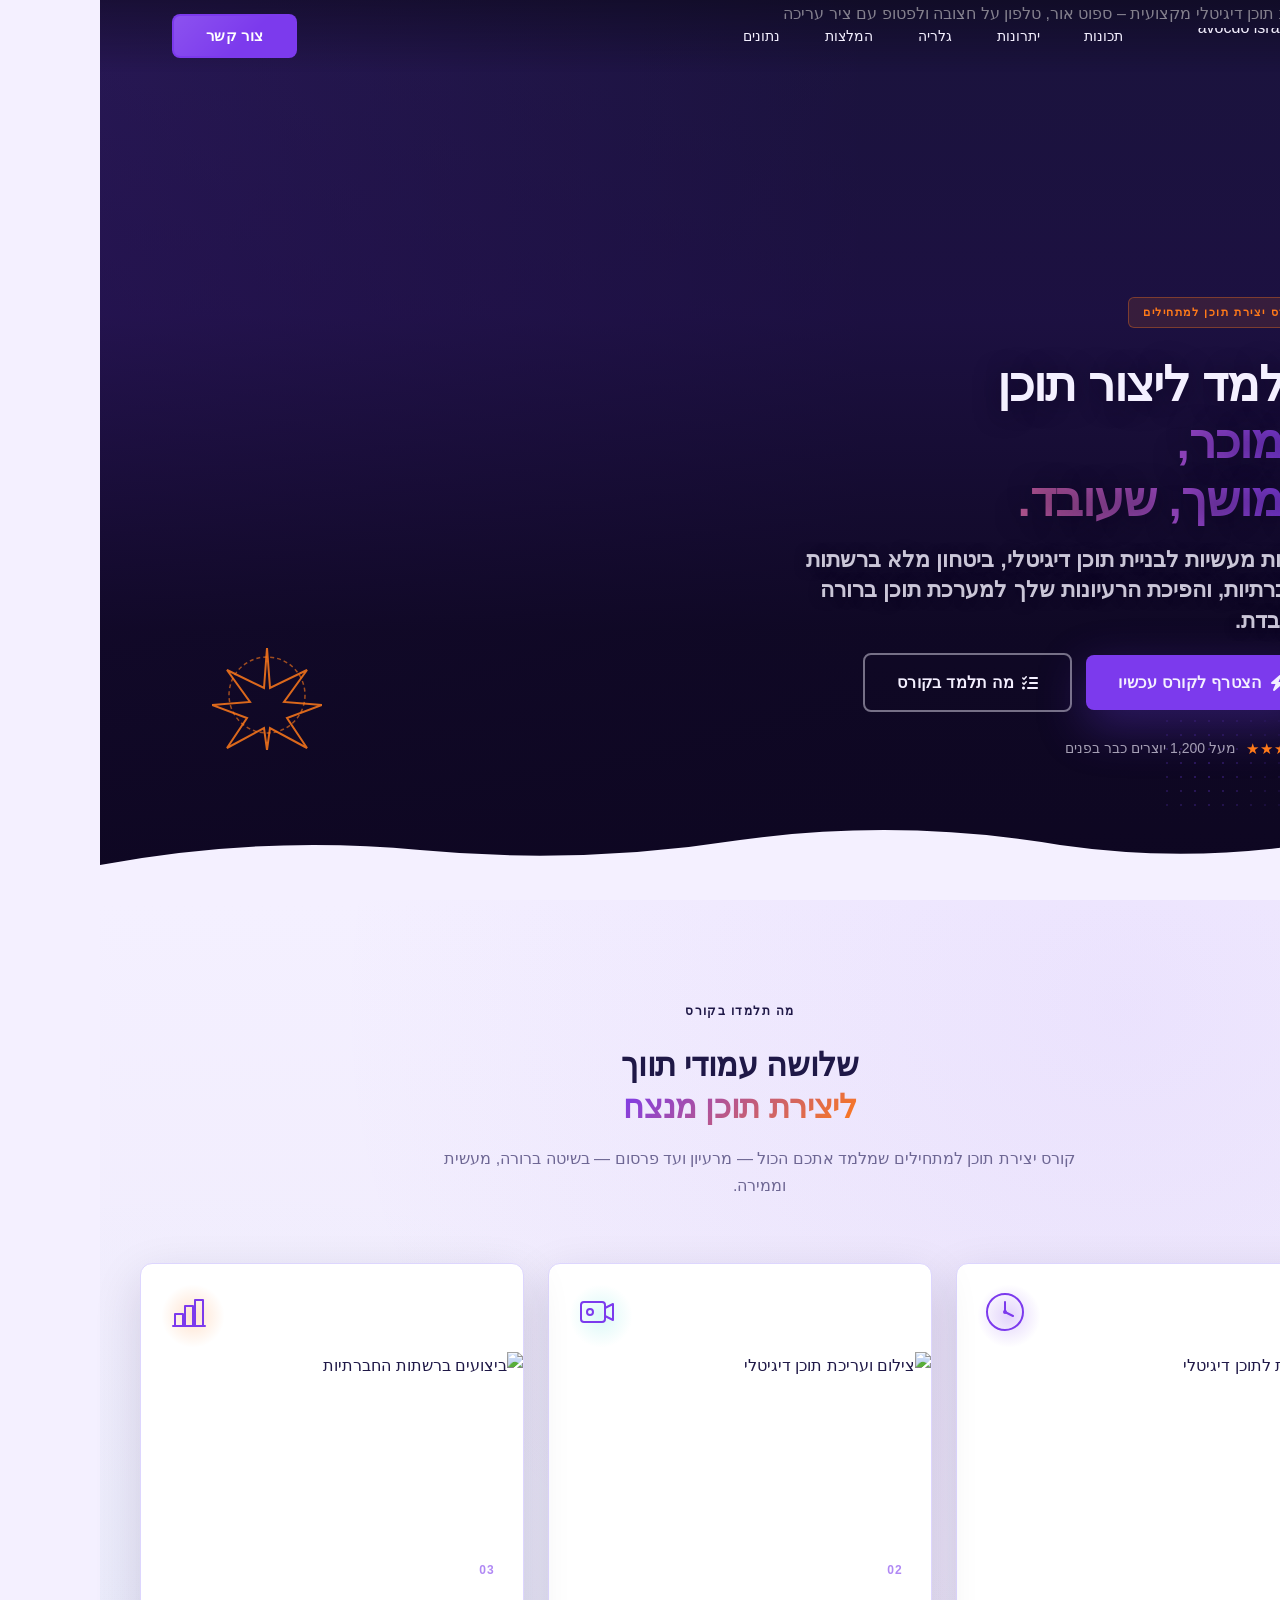
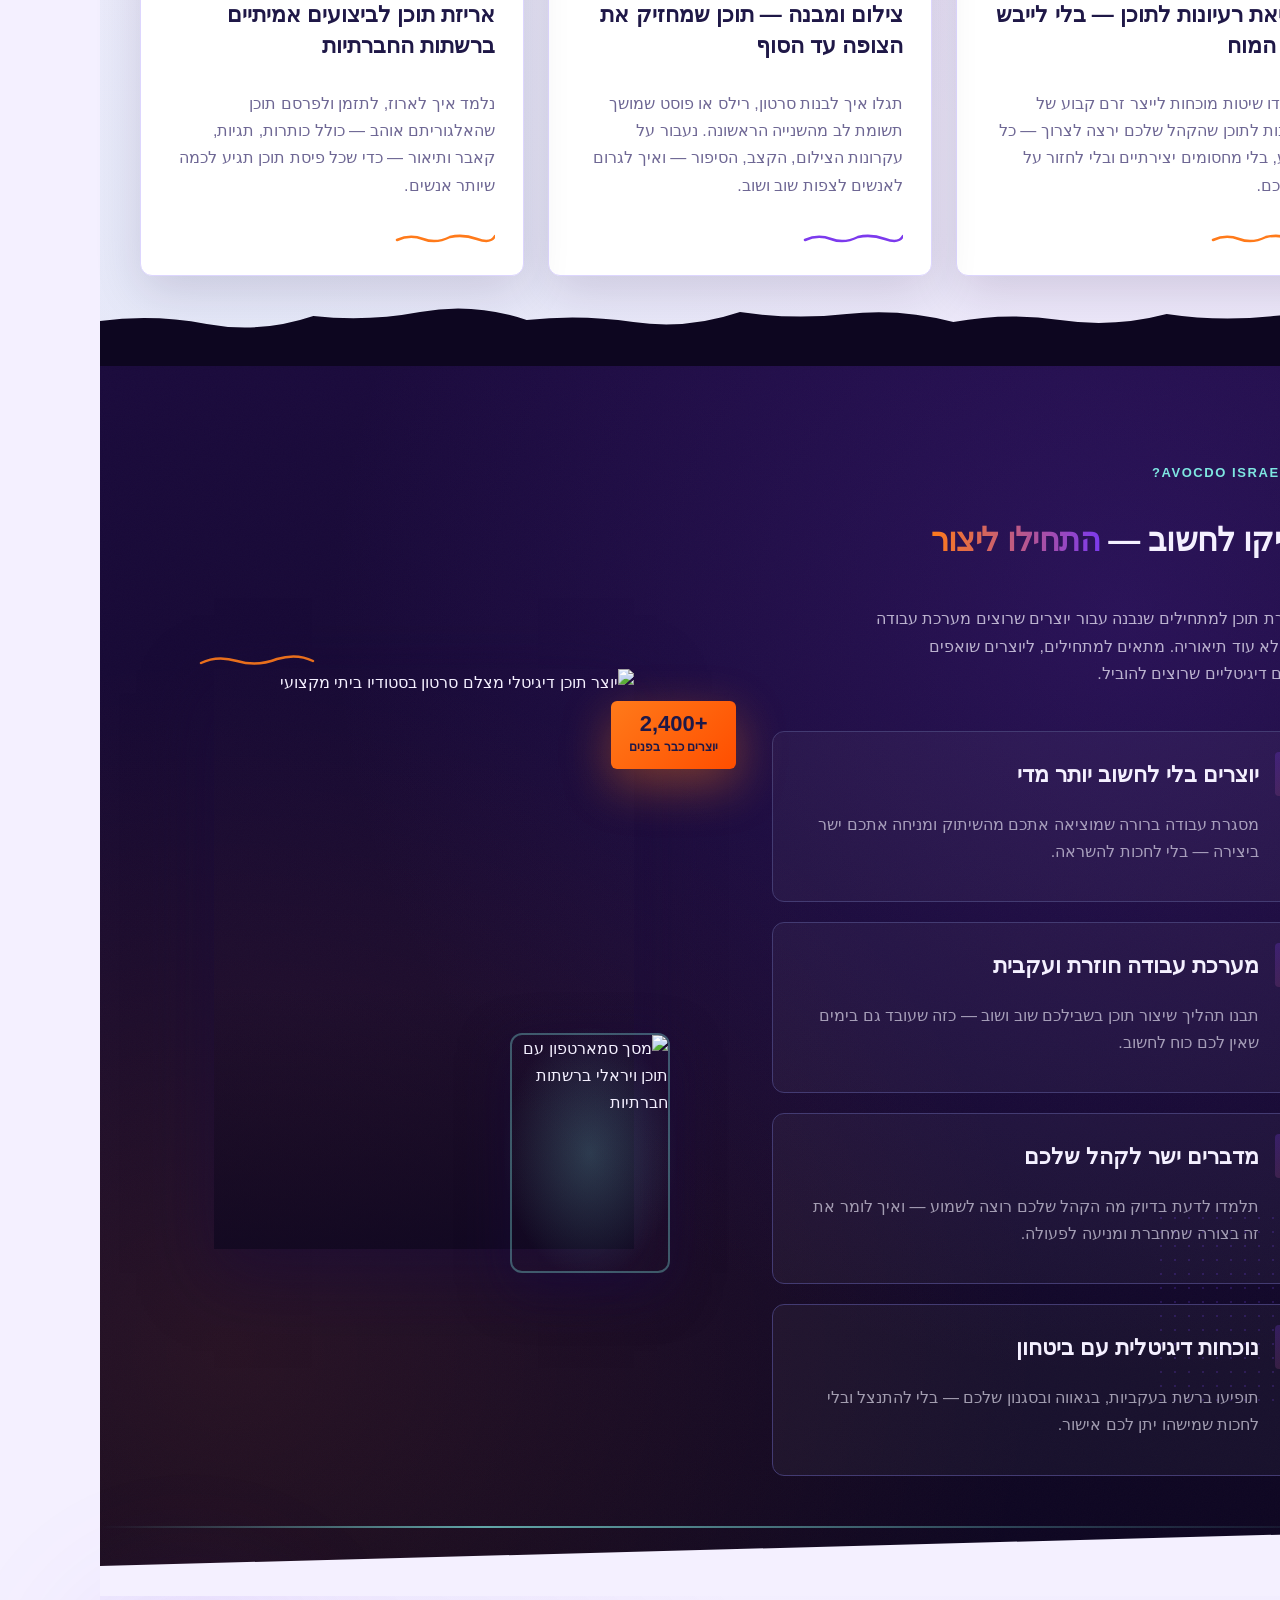
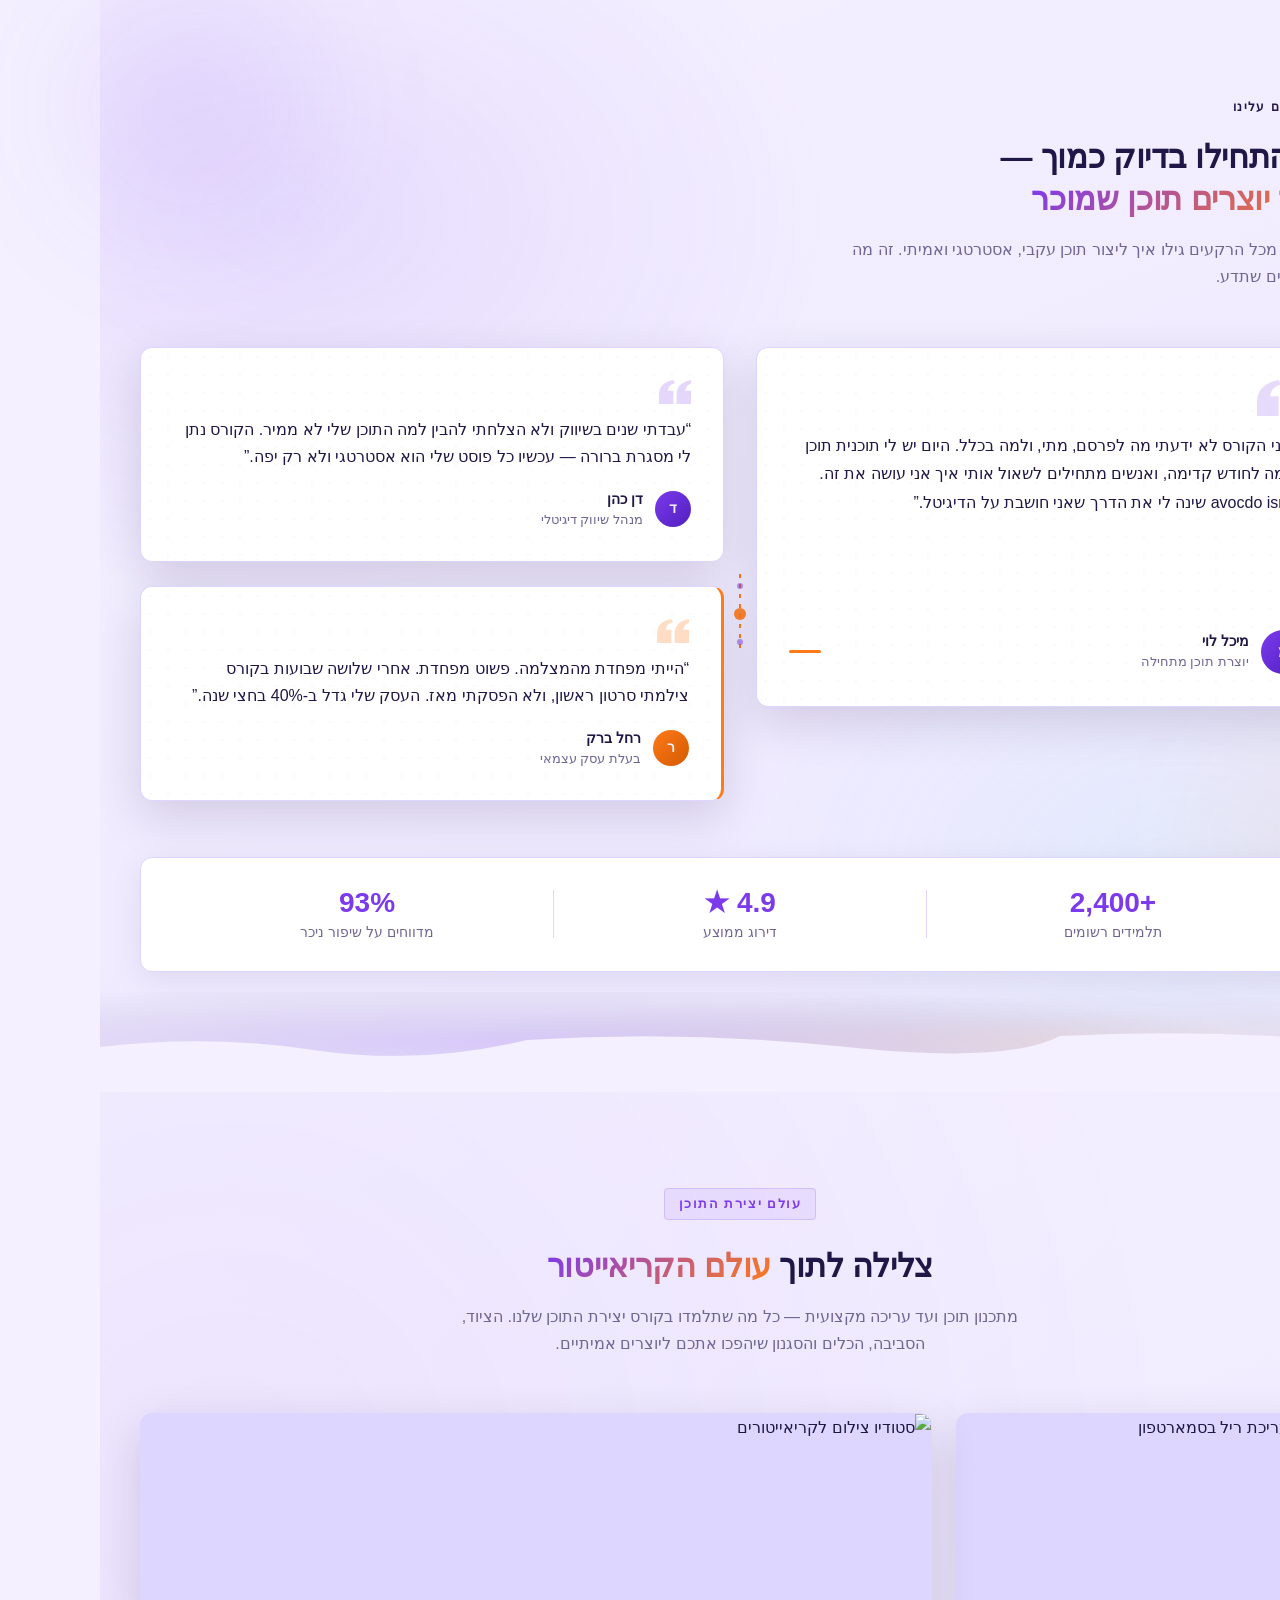
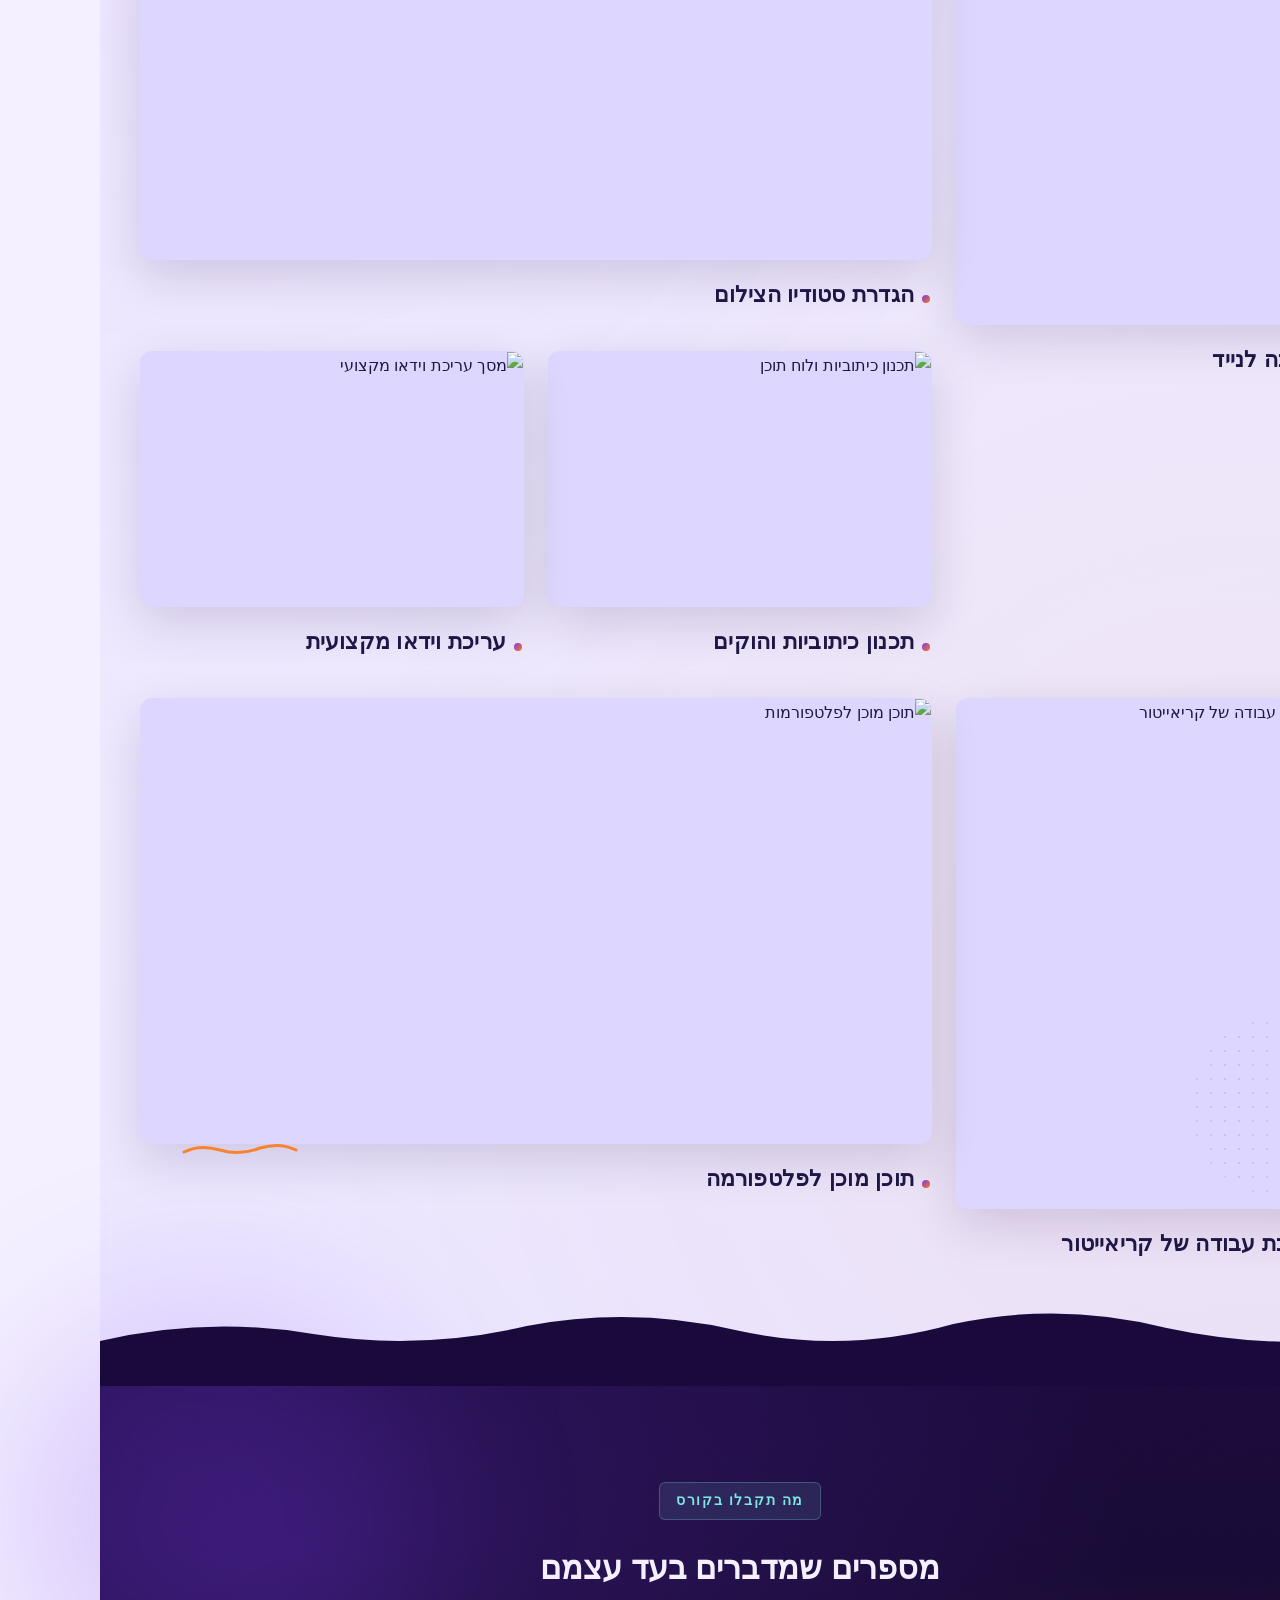
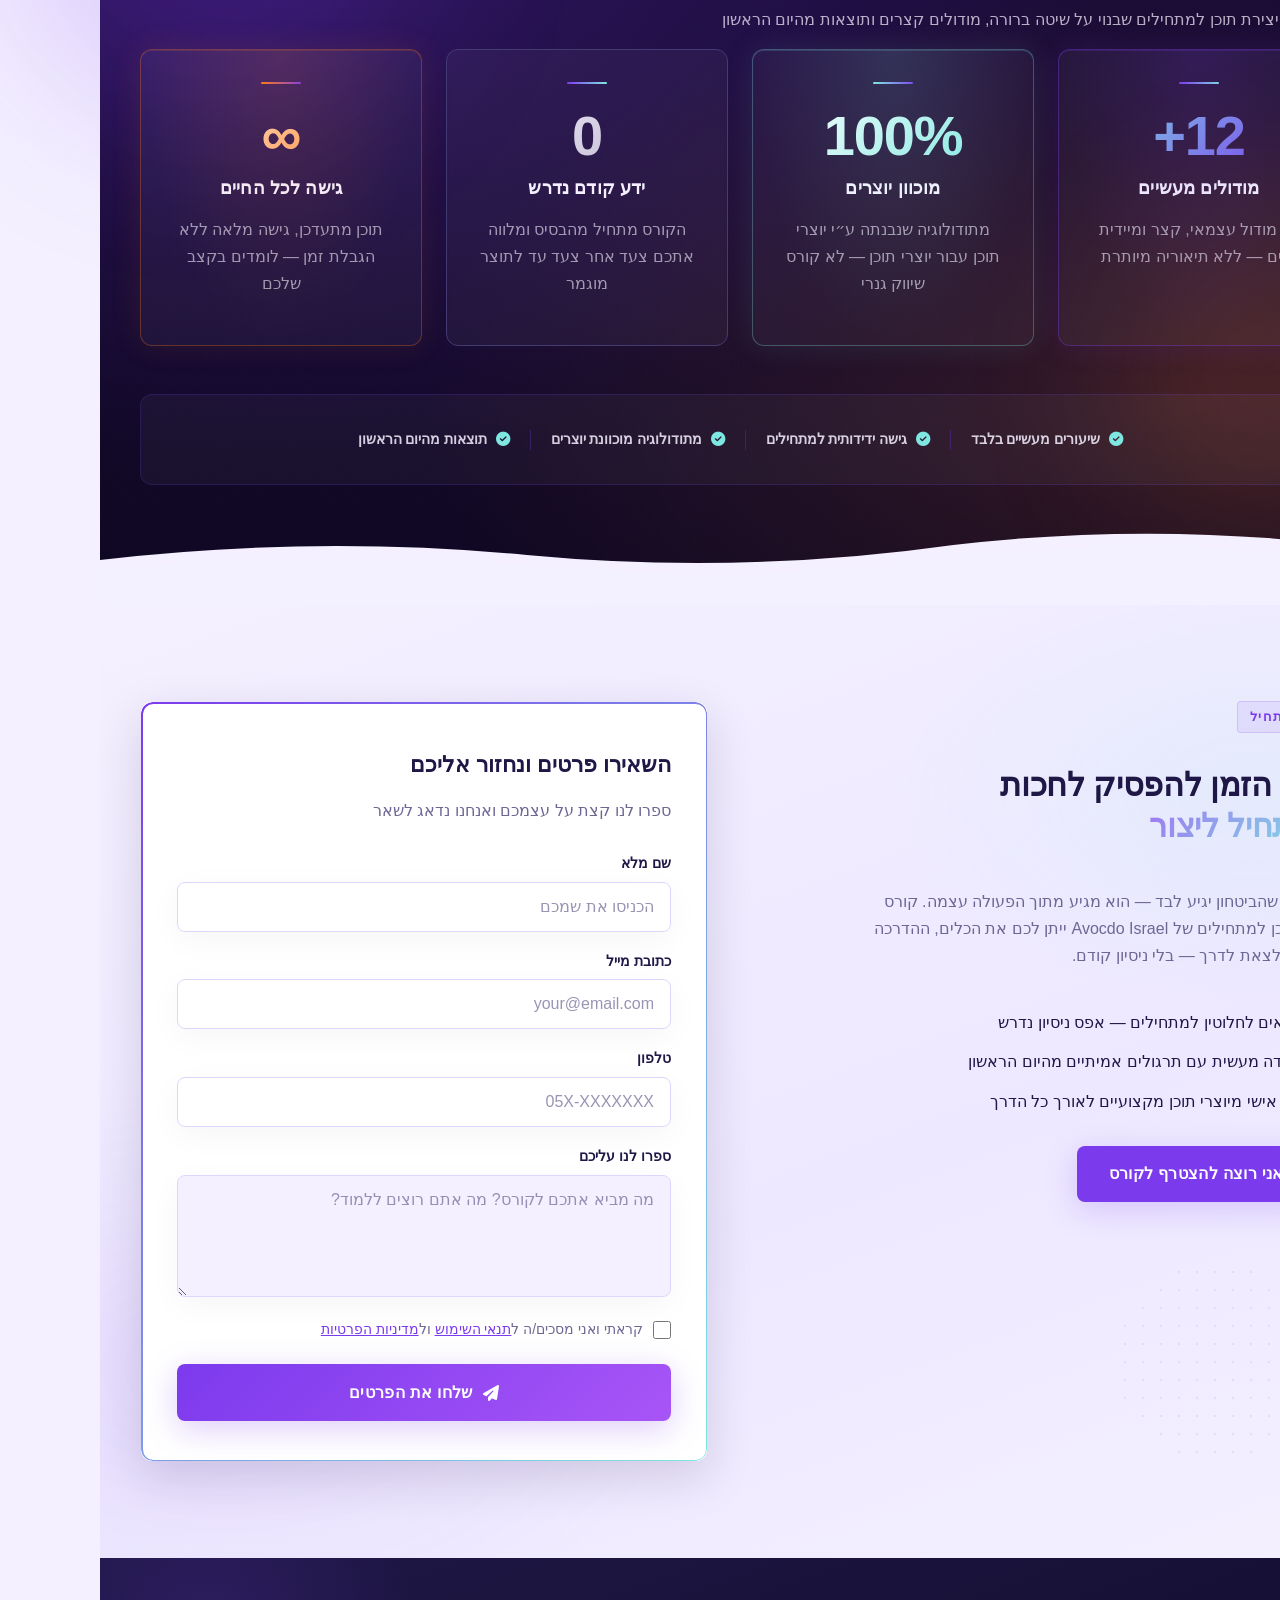
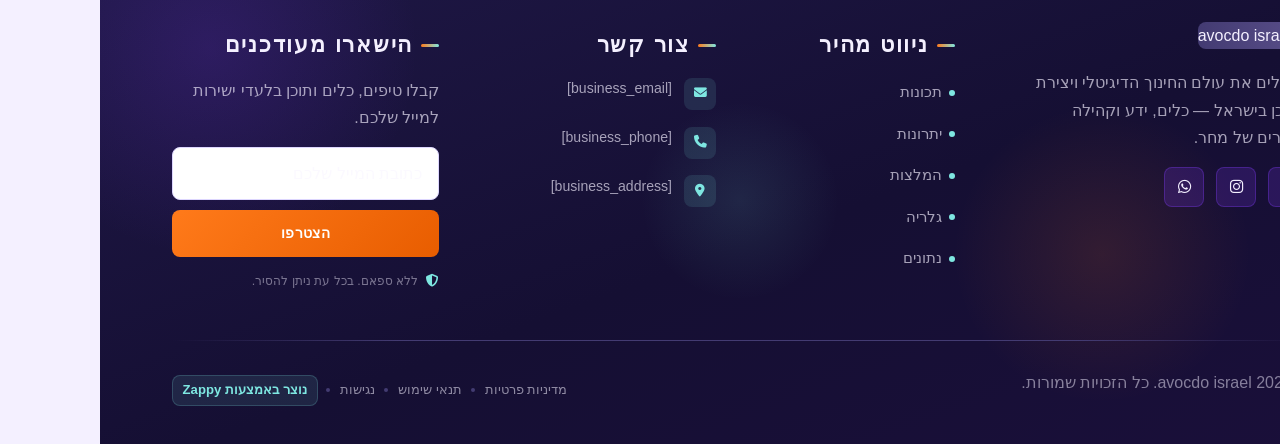
==== commit 0f972d7d: "Background sync: Progressive GitHub Sync" ====
--- a/public/index.html
+++ b/public/index.html
@@ -1 +1 @@
-<!doctype html><html dir="rtl" lang="he"><head><meta charset="UTF-8"><meta content="width=device-width,initial-scale=1" name="viewport"><meta content="index, follow" name="robots"><title>קורס יצירת תוכן למתחילים — avocdo israel</title><meta content="An online sales website for a content creation course, aimed at teaching people how to create digital content. The business focuses on education in the digital " name="description"><meta content="קורס יצירת תוכן למתחילים, קורס שיווק דיגיטלי ישראל, יצירת תוכן, avocdo israel קורס תוכן" name="keywords"><link href="/assets/favicon.ico" rel="icon" type="image/x-icon"><link href="/assets/favicon-16x16.png" rel="icon" type="image/png" sizes="16x16"><link href="/assets/favicon-32x32.png" rel="icon" type="image/png" sizes="32x32"><link href="/assets/favicon-48x48.png" rel="icon" type="image/png" sizes="48x48"><link href="/assets/favicon-192x192.png" rel="icon" type="image/png" sizes="192x192"><link href="/assets/favicon-512x512.png" rel="icon" type="image/png" sizes="512x512"><link href="/assets/apple-touch-icon.png" rel="apple-touch-icon"><script>!function(){"use strict";var t="b3443f6c-2472-4045-ade2-e55602b2f045",e="https://api.zappy5.com/api/analytics/track",a=18e5,n=2592e6,o=!0,i=!0,r=!0;var s=function(){var e="zappy_visitor_"+t,a=null;try{if(a=localStorage.getItem(e)){var o=JSON.parse(a),i=Date.now();if(i-o.created<n)return o.lastSeen=i,localStorage.setItem(e,JSON.stringify(o)),o.id}}catch(t){console.warn("Zappy Analytics: LocalStorage not available")}var r="zv_"+Date.now()+"_"+Math.random().toString(36).substr(2,9);try{localStorage.setItem(e,JSON.stringify({id:r,created:Date.now(),lastSeen:Date.now()}))}catch(t){}return r}(),c=function(){var e="zappy_session_"+t,n=null;try{if(n=sessionStorage.getItem(e)){var o=JSON.parse(n),i=Date.now();if(i-o.timestamp<a)return o.timestamp=i,sessionStorage.setItem(e,JSON.stringify(o)),o.id}}catch(t){console.warn("Zappy Analytics: SessionStorage not available")}var r="zs_"+Date.now()+"_"+Math.random().toString(36).substr(2,9);try{sessionStorage.setItem(e,JSON.stringify({id:r,timestamp:Date.now()}))}catch(t){}return r}();function l(a,n){n=n||{};var o={website_id:t,event_type:a,page_path:window.location.pathname,referrer:document.referrer||"direct",visitor_id:s,session_id:c,metadata:n};if(navigator.sendBeacon){var i=new Blob([JSON.stringify(o)],{type:"application/json"});navigator.sendBeacon(e,i)}else fetch(e,{method:"POST",headers:{"Content-Type":"application/json"},body:JSON.stringify(o),keepalive:!0}).catch(function(t){console.warn("Zappy Analytics: Failed to track event",t)})}o&&l("pageview",{title:document.title,url:window.location.href}),i&&document.addEventListener("click",function(t){var e=t.target;if("BUTTON"===e.tagName||e.closest("button")){var a="BUTTON"===e.tagName?e:e.closest("button");l("click",{element:"button",text:a.textContent.trim().substring(0,100),id:a.id||null,class:a.className||null})}else if("A"===e.tagName||e.closest("a")){var n="A"===e.tagName?e:e.closest("a");l("navigation",{element:"link",text:n.textContent.trim().substring(0,100),href:n.href,external:n.hostname!==window.location.hostname})}},!0),r&&document.addEventListener("submit",function(t){var e=t.target;l("form_submit",{form_id:e.id||null,form_name:e.name||null,form_action:e.action||null,form_method:e.method||"GET"})},!0);var d=Date.now();window.addEventListener("beforeunload",function(){l("page_unload",{time_on_page:Math.floor((Date.now()-d)/1e3),page_path:window.location.pathname})}),window.zappyAnalytics={track:l,getVisitorId:function(){return s},getSessionId:function(){return c}}}()</script><meta content="קורס יצירת תוכן למתחילים — avocdo israel" property="og:title"><meta content="An online sales website for a content creation course, aimed at teaching people how to create digital content. The business focuses on education in the digital " property="og:description"><meta content="summary_large_image" name="twitter:card"><meta content="קורס יצירת תוכן למתחילים — avocdo israel" name="twitter:title"><meta content="An online sales website for a content creation course, aimed at teaching people how to create digital content. The business focuses on education in the digital " name="twitter:description"><meta content="website" property="og:type"><meta content="he_IL" property="og:locale"><link href="https://cdnjs.cloudflare.com/ajax/libs/font-awesome/6.4.0/css/all.min.css" rel="stylesheet"><link href="/assets/favicon.ico" rel="icon" type="image/x-icon"><link href="/assets/favicon-16x16.png" rel="icon" type="image/png" sizes="16x16"><link href="/assets/favicon-32x32.png" rel="icon" type="image/png" sizes="32x32"><link href="/assets/favicon-48x48.png" rel="icon" type="image/png" sizes="48x48"><link href="/assets/favicon-192x192.png" rel="icon" type="image/png" sizes="192x192"><link href="/assets/favicon-512x512.png" rel="icon" type="image/png" sizes="512x512"><link href="/assets/apple-touch-icon.png" rel="apple-touch-icon"><link href="https://cdn.jsdelivr.net/npm/vanilla-cookieconsent@3/dist/cookieconsent.css" rel="stylesheet"><script src="https://cdn.jsdelivr.net/npm/vanilla-cookieconsent@3/dist/cookieconsent.umd.js"></script><script src="https://cdn.jsdelivr.net/gh/mickidum/acc_toolbar/acctoolbar/acctoolbar.min.js"></script><link href="/styles.css" rel="stylesheet"><style id="zappy-dropdown-submenu-styles">#navMenu li:has(.sub-menu),.nav-menu li:has(.sub-menu),.navbar li:has(.sub-menu),nav li:has(.sub-menu){position:relative}#navMenu .sub-menu,.nav-menu .sub-menu,.navbar .sub-menu,nav .sub-menu{display:block!important;position:absolute!important;top:100%;left:0;min-width:220px;background:#fff;border-radius:8px;box-shadow:0 8px 25px rgba(0,0,0,.15);padding:8px 0;opacity:0;visibility:hidden;transform:translateY(10px);transition:all .3s ease;z-index:1000;list-style:none;pointer-events:none}#navMenu li:hover>.sub-menu,.nav-menu li:hover>.sub-menu,.navbar li:hover>.sub-menu,nav li:hover>.sub-menu{opacity:1!important;visibility:visible!important;transform:translateY(0)!important;pointer-events:auto!important}.sub-menu li{list-style:none;margin:0;padding:0}.sub-menu a{display:block!important;padding:10px 16px!important;color:var(--text-dark,#333)!important;font-weight:500;text-decoration:none;white-space:nowrap;transition:background-color .2s}.sub-menu .zappy-nav-child>a{padding-left:28px!important;font-size:.9em!important;opacity:.85!important}[dir=rtl] .sub-menu .zappy-nav-child>a,html[lang=ar] .sub-menu .zappy-nav-child>a,html[lang=he] .sub-menu .zappy-nav-child>a{padding-left:10px!important;padding-right:28px!important}.sub-menu .zappy-nav-parent>a{font-weight:600!important}.sub-menu a:hover{background-color:#f5f5f5}[dir=rtl] .nav-menu .sub-menu,[dir=rtl] .navbar .sub-menu,[dir=rtl] nav .sub-menu,html[lang=ar] .nav-menu .sub-menu,html[lang=ar] .navbar .sub-menu,html[lang=ar] nav .sub-menu,html[lang=he] .nav-menu .sub-menu,html[lang=he] .navbar .sub-menu,html[lang=he] nav .sub-menu{left:auto!important;right:0!important}.sub-menu:empty,.sub-menu:not(:has(li)):not(:has(> a)),.sub-menu:not(:has(li:not(.zappy-hidden-menu-item))):not(:has(> a)){display:none!important;opacity:0!important;visibility:hidden!important;pointer-events:none!important}li:has(.menu-group-title):hover>.sub-menu{opacity:1!important;visibility:visible!important;transform:translateY(0)!important;pointer-events:auto!important}#navMenu>li>.menu-group-title,.nav-menu>li>.menu-group-title{display:inline-block;padding:.5rem 1rem;cursor:default;user-select:none}@media (max-width:768px){#navMenu .sub-menu,.nav-menu .sub-menu,.navbar .sub-menu,nav .sub-menu{position:static!important;transform:none!important;box-shadow:none!important;background:0 0!important;max-height:0;overflow:hidden;opacity:0;visibility:hidden;transition:max-height .3s ease,opacity .3s ease;padding:0!important;border-radius:0!important}#navMenu .sub-menu.mobile-expanded,.nav-menu .sub-menu.mobile-expanded,.navbar .sub-menu.mobile-expanded{max-height:none!important;overflow-y:visible!important;opacity:1!important;visibility:visible!important;padding:8px 0 8px 16px!important}[dir=rtl] .sub-menu.mobile-expanded,html[lang=he] .sub-menu.mobile-expanded{padding:8px 16px 8px 0!important}#navMenu li:hover>.sub-menu,.nav-menu li:hover>.sub-menu,.navbar li:hover>.sub-menu,nav li:hover>.sub-menu{opacity:0;visibility:hidden;pointer-events:none}#navMenu li>.sub-menu.mobile-expanded,.nav-menu li>.sub-menu.mobile-expanded,.navbar li>.sub-menu.mobile-expanded,nav li>.sub-menu.mobile-expanded{opacity:1!important;visibility:visible!important;pointer-events:auto!important}#navMenu li:has(.sub-menu),.nav-menu li:has(.sub-menu),.navbar li:has(.sub-menu),nav li:has(.sub-menu){display:flex!important;flex-wrap:wrap!important;align-items:center!important;position:relative!important;min-height:44px!important}#navMenu li:has(.sub-menu)>a,.nav-menu li:has(.sub-menu)>a,.navbar li:has(.sub-menu)>a,nav li:has(.sub-menu)>a{flex:1!important;min-width:0!important}#navMenu li:has(.sub-menu)>.menu-group-title,.nav-menu li:has(.sub-menu)>.menu-group-title,.navbar li:has(.sub-menu)>.menu-group-title,nav li:has(.sub-menu)>.menu-group-title{flex:1!important;min-width:0!important;padding:0!important;line-height:inherit!important}#navMenu li:has(.sub-menu)>.sub-menu,.nav-menu li:has(.sub-menu)>.sub-menu,.navbar li:has(.sub-menu)>.sub-menu,nav li:has(.sub-menu)>.sub-menu{flex-basis:100%!important;width:100%!important}#navMenu li:has(.sub-menu)>a [class*=arrow],#navMenu li:has(.sub-menu)>a [class*=chevron],.nav-menu li:has(.sub-menu)>a .fa-angle-down,.nav-menu li:has(.sub-menu)>a .fa-chevron-down,.nav-menu li:has(.sub-menu)>a [class*=arrow],.nav-menu li:has(.sub-menu)>a [class*=chevron],nav li:has(.sub-menu)>a [class*=arrow],nav li:has(.sub-menu)>a [class*=chevron]{display:none!important;visibility:hidden!important}.mobile-submenu-toggle{display:flex!important;align-items:center!important;justify-content:center!important;width:44px!important;height:auto!important;background:0 0!important;border:none!important;cursor:pointer!important;color:var(--text-light)!important;position:static!important;flex-shrink:0!important;align-self:stretch!important;z-index:2!important;padding:0!important;margin:0!important}.mobile-submenu-toggle::after{content:''!important;width:0!important;height:0!important;border-left:6px solid transparent!important;border-right:6px solid transparent!important;border-top:7px solid currentColor!important;transition:transform .3s ease!important}.mobile-submenu-toggle.expanded::after{transform:rotate(180deg)!important}.sub-menu a{padding:10px 0!important;display:block!important;color:var(--text-light)!important;white-space:normal!important}.sub-menu .zappy-nav-child>a{padding-left:28px!important;font-size:.9em!important;opacity:.85!important}[dir=rtl] .sub-menu .zappy-nav-child>a,html[lang=ar] .sub-menu .zappy-nav-child>a,html[lang=he] .sub-menu .zappy-nav-child>a{padding-left:0!important;padding-right:28px!important}.sub-menu .zappy-nav-parent>a{font-weight:600!important}#navMenu.active,.nav-menu.active{max-width:100vw!important;overflow-x:hidden!important;box-sizing:border-box!important}.navbar .sub-menu li a,.zappy-products-dropdown .sub-menu a,nav.navbar .sub-menu li a{color:var(--text-light)!important}}@media (min-width:769px){.mobile-submenu-toggle{display:none!important}}</style><style id="zappy-widget-visibility">html[dir=rtl] .whatsapp-float{right:20px!important;left:auto!important}html:not([dir]) .whatsapp-float,html[dir=ltr] .whatsapp-float{left:20px!important;right:auto!important}html[dir=rtl] #mic-access-tool-general-button,html[dir=rtl] #mic-init-access-tool #mic-access-tool-general-button,html[dir=rtl] #mic-init-access-tool .mic-access-tool-general-button,html[dir=rtl] ._access-icon,html[dir=rtl] .mic-access-tool-general-button{left:20px!important;right:auto!important}html:not([dir]) #mic-access-tool-general-button,html:not([dir]) #mic-init-access-tool #mic-access-tool-general-button,html:not([dir]) #mic-init-access-tool .mic-access-tool-general-button,html:not([dir]) ._access-icon,html:not([dir]) .mic-access-tool-general-button,html[dir=ltr] #mic-access-tool-general-button,html[dir=ltr] #mic-init-access-tool #mic-access-tool-general-button,html[dir=ltr] #mic-init-access-tool .mic-access-tool-general-button,html[dir=ltr] ._access-icon,html[dir=ltr] .mic-access-tool-general-button{right:20px!important;left:auto!important}@media (max-width:768px){.whatsapp-float{display:flex!important}}@media (min-width:769px){.whatsapp-float{display:flex!important}}@media (max-width:768px){#mic-access-tool-general-button,#mic-init-access-tool #mic-access-tool-general-button,#mic-init-access-tool .mic-access-tool-general-button,._access-icon,.mic-access-tool-general-button{display:flex!important;visibility:visible!important;opacity:1!important;pointer-events:auto!important}#mic-access-tool-box.opened-mic-access-tool,#mic-init-access-tool #mic-access-tool-box.opened-mic-access-tool,.mic-access-tool-box.opened-mic-access-tool{visibility:visible!important;opacity:1!important;pointer-events:auto!important}}@media (min-width:769px){#mic-access-tool-general-button,#mic-init-access-tool #mic-access-tool-general-button,#mic-init-access-tool .mic-access-tool-general-button,._access-icon,.mic-access-tool-general-button{display:flex!important;visibility:visible!important;opacity:1!important;pointer-events:auto!important}#mic-access-tool-box.opened-mic-access-tool,#mic-init-access-tool #mic-access-tool-box.opened-mic-access-tool,.mic-access-tool-box.opened-mic-access-tool{visibility:visible!important;opacity:1!important;pointer-events:auto!important}}</style></head><body><nav class="navbar" dir="rtl"><button class="mobile-toggle" aria-label="Menu" id="mobileToggle"><svg viewBox="0 0 24 24" fill="none" height="24" width="24" class="hamburger-icon"><path d="M3 12h18M3 6h18M3 18h18" stroke="currentColor" stroke-width="2" stroke-linecap="round"></path></svg> <svg viewBox="0 0 24 24" fill="none" height="24" width="24" style="display:none" class="close-icon"><path d="M18 6L6 18M6 6l12 12" stroke="currentColor" stroke-width="2" stroke-linecap="round"></path></svg></button> <button class="phone-header-btn" aria-label="Call" data-phone=""><svg viewBox="0 0 24 24" fill="currentColor" height="20" width="20"><path d="M22 16.92v3a2 2 0 0 1-2.18 2 19.79 19.79 0 0 1-8.63-3.07 19.5 19.5 0 0 1-6-6 19.79 19.79 0 0 1-3.07-8.67A2 2 0 0 1 4.11 2h3a2 2 0 0 1 2 1.72 12.84 12.84 0 0 0 .7 2.81 2 2 0 0 1-.45 2.11L8.09 9.91a16 16 0 0 0 6 6l1.27-1.27a2 2 0 0 1 2.11-.45 12.84 12.84 0 0 0 2.81.7A2 2 0 0 1 22 16.92z"></path></svg></button><div class="nav-container"><div class="nav-right-group"><div class="nav-brand"><a href="/" class="logo-link"><img alt="avocdo israel" src="/assets/avocdo-israel-logo.webp" class="logo"></a></div><ul class="nav-menu" id="navMenu"><li><a href="#features">תכונות</a></li><li><a href="#benefits">יתרונות</a></li><li><a href="#testimonials">המלצות</a></li><li><a href="#showcase">גלריה</a></li><li><a href="#stats">נתונים</a></li></ul></div><div class="nav-cta-container"><a href="#contact" class="nav-cta-btn">צור קשר</a></div></div></nav><script>window.addEventListener("load",function(){const e=document.querySelector(".navbar, nav, header");if(!e)return void console.log("[Navbar] Navbar element not found");let t=document.getElementById("mobileToggle")||document.querySelector(".mobile-toggle")||document.querySelector(".hamburger")||document.querySelector(".hamburger-menu")||document.querySelector(".menu-toggle")||document.querySelector(".burger-menu")||document.querySelector('[aria-label="Menu"]')||document.querySelector('[aria-label="תפריט"]');const o=document.querySelector(".phone-header-btn"),n=window.getComputedStyle(e);let r=n.backgroundColor;if(console.log("[Navbar] Initial navbar background:",r),"transparent"===r||"rgba(0, 0, 0, 0)"===r||r.startsWith("rgba")&&r.includes(", 0)")){const e=n.backgroundImage;if(e&&"none"!==e)console.log("[Navbar] Navbar has background image/gradient, using dark text"),r="rgb(240, 240, 240)";else{const e=window.getComputedStyle(document.body).backgroundColor;console.log("[Navbar] Navbar transparent, using body background:",e),r=e}}const i=r.match(/\d+/g);if(i&&i.length>=3){const e=(.299*parseInt(i[0])+.587*parseInt(i[1])+.114*parseInt(i[2]))/255;console.log("[Navbar] Mobile button colors preserved from Claude CSS (luminance:",e.toFixed(2)+")");const n=document.createElement("style");n.id="zappy-mobile-nav-fix";document.documentElement.lang;document.documentElement.dir,n.textContent='\n        /* Hide mobile buttons on desktop, show only on mobile */\n        @media (min-width: 769px) {\n          .mobile-toggle,\n          .phone-header-btn {\n            display: none !important;\n          }\n        }\n        \n        /* Show and position mobile buttons correctly on mobile */\n        @media (max-width: 768px) {\n          .mobile-toggle,\n          .phone-header-btn {\n            position: absolute !important;\n            top: 0 !important;\n            bottom: 0 !important;\n            margin-top: auto !important;\n            margin-bottom: auto !important;\n            z-index: 1001 !important;\n            display: flex !important;\n            align-items: center !important;\n            justify-content: center !important;\n            width: 36px !important;\n            height: 36px !important;\n            border-radius: 50% !important;\n            border: none !important;\n            cursor: pointer !important;\n            padding: 6px !important;\n            background: none !important;\n            color: var(--nav-text, var(--text-light)) !important;\n            touch-action: manipulation !important;\n            -webkit-tap-highlight-color: transparent !important;\n          }\n          \n          /* LTR positioning (default): hamburger LEFT, phone RIGHT */\n          html:not([dir="rtl"]):not([lang="he"]):not([lang="ar"]) .mobile-toggle,\n          html[dir="ltr"] .mobile-toggle {\n            left: 12px !important;\n            right: auto !important;\n          }\n          html:not([dir="rtl"]):not([lang="he"]):not([lang="ar"]) .phone-header-btn,\n          html[dir="ltr"] .phone-header-btn {\n            right: 12px !important;\n            left: auto !important;\n          }\n          \n          /* RTL positioning: hamburger RIGHT, phone LEFT */\n          html[dir="rtl"] .mobile-toggle,\n          html[lang="he"] .mobile-toggle,\n          html[lang="ar"] .mobile-toggle {\n            right: 12px !important;\n            left: auto !important;\n          }\n          html[dir="rtl"] .phone-header-btn,\n          html[lang="he"] .phone-header-btn,\n          html[lang="ar"] .phone-header-btn {\n            left: 12px !important;\n            right: auto !important;\n          }\n          \n          /* CRITICAL: Ensure nav-container has min-height on mobile */\n          /* All children are positioned absolutely/fixed on mobile, so height:auto collapses to 0 */\n          .nav-container {\n            min-height: 70px !important;\n            position: relative !important;\n          }\n          \n          /* Ensure SVG icons are properly sized and inherit color */\n          .mobile-toggle svg,\n          .phone-header-btn svg {\n            width: 24px !important;\n            height: 24px !important;\n            /* Don\'t force display - let JavaScript control hamburger/close toggle */\n          }\n          \n          /* Reset nav-cta-container on mobile - remove desktop box-shadow/padding */\n          /* that creates a visible ghost box when CTA button is hidden */\n          .nav-cta-container {\n            box-shadow: none !important;\n            padding: 0 !important;\n          }\n          \n          /* Hide nav-cta-container entirely on mobile when there\'s no lang-switcher */\n          /* (only the CTA button is inside, and it\'s hidden on mobile) */\n          .nav-cta-container:not(:has(.lang-switcher)) {\n            display: none !important;\n          }\n          \n          /* CRITICAL: Prevent hero image fade gradient from bleeding over headline text */\n          /* The .image-fade-gradient has bottom: -30px (extends below parent) */\n          /* On mobile stacked layout, this overlaps the h1 text below the image */\n          .hero-image-column {\n            overflow: hidden !important;\n          }\n          .image-fade-gradient {\n            bottom: 0 !important;\n          }\n          \n          /* Hide desktop language switcher on mobile - hamburger menu handles it */\n          /* High specificity to override stored CSS */\n          .lang-switcher,\n          .nav-cta-container .lang-switcher,\n          .nav-container .lang-switcher,\n          .navbar .lang-switcher,\n          .navbar .nav-cta-container .lang-switcher {\n            display: none !important;\n          }\n        }\n      ';const r=document.getElementById("zappy-mobile-nav-fix");r&&r.remove(),document.head.appendChild(n),console.log("[Navbar] Critical CSS injected for mobile nav positioning");const a=window.innerWidth<=768;if(t){const e=t.querySelector(".hamburger-icon"),o=t.querySelector(".close-icon");e&&(e.style.setProperty("width","24px","important"),e.style.setProperty("height","24px","important"),e.style.setProperty("display","block","important")),o&&(o.style.setProperty("width","24px","important"),o.style.setProperty("height","24px","important"),o.style.setProperty("display","none","important")),a?(t.style.setProperty("position","absolute","important"),t.style.setProperty("top","0","important"),t.style.setProperty("bottom","0","important"),t.style.setProperty("margin-top","auto","important"),t.style.setProperty("margin-bottom","auto","important"),t.style.setProperty("z-index","1001","important"),t.style.removeProperty("left"),t.style.removeProperty("right"),console.log("[Navbar] Mobile toggle positioning applied (mobile viewport)")):(t.style.removeProperty("position"),t.style.removeProperty("top"),t.style.removeProperty("transform"),t.style.removeProperty("z-index"),t.style.removeProperty("left"),t.style.removeProperty("right"),console.log("[Navbar] Desktop viewport - cleared mobile toggle inline positioning"))}if(o){const e=o.querySelector("svg");e&&(e.style.width="24px",e.style.height="24px",e.setAttribute("width","24"),e.setAttribute("height","24")),a?(o.style.setProperty("position","absolute","important"),o.style.setProperty("top","0","important"),o.style.setProperty("bottom","0","important"),o.style.setProperty("margin-top","auto","important"),o.style.setProperty("margin-bottom","auto","important"),o.style.setProperty("z-index","1001","important"),o.style.removeProperty("left"),o.style.removeProperty("right"),console.log("[Navbar] Phone button positioning applied (mobile viewport)")):(o.style.removeProperty("position"),o.style.removeProperty("top"),o.style.removeProperty("transform"),o.style.removeProperty("z-index"),o.style.removeProperty("left"),o.style.removeProperty("right"),console.log("[Navbar] Desktop viewport - cleared phone button inline positioning"))}}else console.log("[Navbar] Could not parse background color:",r);t=document.getElementById("mobileToggle")||document.querySelector(".mobile-toggle")||document.querySelector(".hamburger")||document.querySelector(".hamburger-menu")||document.querySelector(".menu-toggle")||document.querySelector(".burger-menu")||document.querySelector('[aria-label="Menu"]')||document.querySelector('[aria-label="תפריט"]');const a=document.getElementById("navMenu")||document.querySelector(".nav-menu")||document.querySelector(".nav-links")||document.querySelector("nav ul:not(.submenu)");if(!t||!a)return void console.log("[Navbar] Mobile toggle or menu not found:",{toggle:!!t,menu:!!a});a.id||(a.id="navMenu"),console.log("[Navbar] Initializing mobile menu...");const l=t.cloneNode(!0);t.parentNode.replaceChild(l,t);var s=0;function p(e){var t=Date.now();t-s<300||(s=t,function(e){e.preventDefault(),e.stopPropagation();const t=l.querySelector(".hamburger-icon"),o=l.querySelector(".close-icon");a.classList.contains("active")?(a.classList.remove("active"),t&&t.style.setProperty("display","block","important"),o&&o.style.setProperty("display","none","important"),document.body.style.overflow="",console.log("[Navbar] Menu closed")):(a.classList.add("active"),t&&t.style.setProperty("display","none","important"),o&&o.style.setProperty("display","block","important"),document.body.style.overflow="hidden",console.log("[Navbar] Menu opened"))}(e))}l.addEventListener("click",p),l.addEventListener("touchend",p),a.querySelectorAll("a").forEach(function(e){e.addEventListener("click",function(){if("#"===this.getAttribute("href"))return;const e=l.querySelector(".hamburger-icon"),t=l.querySelector(".close-icon");a.classList.remove("active"),e&&e.style.setProperty("display","block","important"),t&&t.style.setProperty("display","none","important"),document.body.style.overflow="",console.log("[Navbar] Menu closed (link clicked)")})});var c=a.querySelectorAll(".dropdown-toggle");c.forEach(function(e){e.addEventListener("click",function(e){e.preventDefault(),e.stopPropagation();var t=this.closest(".nav-dropdown");t&&(t.parentNode.querySelectorAll(".nav-dropdown.open").forEach(function(e){e!==t&&e.classList.remove("open")}),t.classList.toggle("open"),console.log("[Navbar] Dropdown toggled:",t.classList.contains("open")?"open":"closed"))})}),document.addEventListener("click",function(e){e.target.closest(".nav-dropdown")||document.querySelectorAll(".nav-dropdown.open").forEach(function(e){e.classList.remove("open")})}),console.log("[Navbar] Dropdown handlers initialized for "+c.length+" dropdowns"),o&&o.addEventListener("click",function(){const e=document.querySelectorAll('a[href^="tel:"]'),t=e.length>0?e[0].getAttribute("href").replace("tel:",""):"[business_phone]";window.location.href="tel:"+t,console.log("[Navbar] Phone button clicked")}),console.log("[Navbar] Mobile menu initialized successfully")})</script><main><section class="index-hero-section" data-layout-spec="בית-hero" dir="rtl" data-hero-type="fullscreen-scrim"><div class="index-hero-bg"><img alt="סביבת יצירת תוכן דיגיטלי מקצועית – ספוט אור, טלפון על חצובה ולפטופ עם ציר עריכה" src="/assets/site-index-hero-image-1.webp" data-context="Cinematic digital creator studio environment: a young Israeli creator filming with a smartphone on a professional gimbal/tripod, soft studio ring light glowing, laptop open showing video editing timeline with colorful waveforms, social media content thumbnails visible on screen, warm ambient lighting with purple/violet color grading, dark moody atmosphere, shallow depth of field, professional creator workspace vibes, aspirational and energetic mood" data-placeholder="index-hero-image-1" height="700" width="1200" data-hero-bg="true"></div><div class="index-hero-scrim" aria-hidden="true"></div><div class="index-hero-star-badge" aria-hidden="true"><svg viewBox="0 0 110 110" xmlns="http://www.w3.org/2000/svg" aria-hidden="true" data-no-icon-edit="true" height="110" width="110"><g fill="none"><path d="M55 8 L58 48 L95 30 L72 62 L110 65 L75 78 L95 108 L58 88 L55 110 L52 88 L15 108 L35 78 L0 65 L38 62 L15 30 L52 48 Z" stroke="#FF7A1A" stroke-width="2" fill="none" opacity="0.85"></path><circle cx="55" cy="55" r="38" stroke="#FF7A1A" stroke-width="1.5" fill="none" opacity="0.6" stroke-dasharray="4 3"></circle><text fill="#FF7A1A" font-family="Heebo, sans-serif" font-size="7.5" font-weight="700" letter-spacing="3" opacity="0.9"><textPath href="#star-circle-path" startOffset="0%">יצירת תוכן • AVOCDO ISRAEL •</textPath></text><defs><path d="M55,17 a38,38 0 1,1 -0.01,0 Z" id="star-circle-path"></path></defs></g></svg></div><div class="index-hero-halftone" aria-hidden="true"></div><div class="index-hero-container"><div class="index-hero-content"><div class="index-hero-label">קורס יצירת תוכן למתחילים</div><h1 class="index-hero-h1">תלמד ליצור תוכן <span class="index-hero-highlight">שמוכר,<br>שמושך, שעובד.</span></h1><h3 class="index-hero-subtitle">שיטות מעשיות לבניית תוכן דיגיטלי, ביטחון מלא ברשתות החברתיות, והפיכת הרעיונות שלך למערכת תוכן ברורה שעובדת.</h3><div class="index-hero-ctas"><a href="#join" class="index-hero-btn-primary"><i class="fa-solid fa-bolt"></i> הצטרף לקורס עכשיו </a><a href="#curriculum" class="index-hero-btn-secondary"><i class="fa-solid fa-list-check"></i> מה תלמד בקורס</a></div><div class="index-hero-social-proof"><span class="index-hero-stars">★★★★★</span> <span>מעל 1,200 יוצרים כבר בפנים</span></div></div></div><div class="index-hero-divider-wrapper"><svg viewBox="0 0 1440 90" xmlns="http://www.w3.org/2000/svg" aria-hidden="true" data-no-icon-edit="true" preserveAspectRatio="none"><defs><linearGradient id="divider-grad" x1="0" x2="1" y1="0" y2="0"><stop offset="0%" stop-color="#F4F0FF"></stop><stop offset="100%" stop-color="#F4F0FF"></stop></linearGradient></defs><path d="M0,90 L0,55 Q180,25 360,40 Q540,55 720,30 Q900,8 1080,35 Q1260,58 1440,20 L1440,90 Z" fill="var(--bg-light)"></path></svg></div></section><section class="index-features-section" data-layout-spec="בית-features" dir="rtl" id="features"><div class="index-features-section__dot-spray" aria-hidden="true"></div><div class="index-features-section__container"><div class="index-features-section__intro"><span class="index-features-section__eyebrow">מה תלמדו בקורס</span><h2 class="index-features-section__title">שלושה עמודי תווך<br><span class="index-features-section__title-highlight">ליצירת תוכן מנצח</span></h2><p class="index-features-section__subtitle">קורס יצירת תוכן למתחילים שמלמד אתכם הכול — מרעיון ועד פרסום — בשיטה ברורה, מעשית וממירה.</p></div><div class="index-features-section__grid"><article class="index-features-section__card"><div class="index-features-section__card-icon-wrap"><div class="index-features-section__icon-glow"></div><svg viewBox="0 0 40 40" xmlns="http://www.w3.org/2000/svg" aria-hidden="true" fill="none" height="40" width="40" data-element-type="icon" data-icon-type="svg" class="index-features-section__icon"><circle cx="20" cy="20" r="18" stroke="currentColor" stroke-width="2"></circle><path d="M20 10 L20 20 L28 24" stroke="currentColor" stroke-width="2" stroke-linecap="round" stroke-linejoin="round"></path><circle cx="20" cy="20" r="2" fill="currentColor"></circle></svg></div><div class="index-features-section__card-img-wrap"><img alt="רעיונות לתוכן דיגיטלי" src="/assets/site-index-features-image-1.webp" data-context="A creative person brainstorming content ideas on a whiteboard or sticky notes, surrounded by social media icons and lightbulb moments, vibrant and energetic atmosphere for a digital content creation course in Israel" data-placeholder="index-features-image-1" height="220" width="400"></div><div class="index-features-section__card-body"><span class="index-features-section__card-number">01</span><h3 class="index-features-section__card-title">מציאת רעיונות לתוכן — בלי לייבש את המוח</h3><p class="index-features-section__card-text">תלמדו שיטות מוכחות לייצר זרם קבוע של רעיונות לתוכן שהקהל שלכם ירצה לצרוך — כל שבוע, בלי מחסומים יצירתיים ובלי לחזור על עצמכם.</p><svg viewBox="0 0 100 12" xmlns="http://www.w3.org/2000/svg" aria-hidden="true" data-no-icon-edit="true" fill="none" height="12" width="100" class="index-features-section__scribble"><path d="M2,9 Q15,3 28,8 T55,6 Q68,3 82,8 T100,5" stroke="#FF7A1A" stroke-width="2.5" stroke-linecap="round" fill="none"></path></svg></div></article><article class="index-features-section__card"><div class="index-features-section__card-icon-wrap"><div class="index-features-section__icon-glow index-features-section__icon-glow--accent"></div><svg viewBox="0 0 40 40" xmlns="http://www.w3.org/2000/svg" aria-hidden="true" fill="none" height="40" width="40" data-element-type="icon" data-icon-type="svg" class="index-features-section__icon"><rect height="20" width="24" rx="3" stroke="currentColor" stroke-width="2" x="4" y="10"></rect><path d="M28 16 L36 12 L36 28 L28 24" stroke="currentColor" stroke-width="2" stroke-linejoin="round"></path><circle cx="13" cy="20" r="3" stroke="currentColor" stroke-width="2"></circle></svg></div><div class="index-features-section__card-img-wrap"><img alt="צילום ועריכת תוכן דיגיטלי" src="/assets/site-index-features-image-2.webp" data-context="Young Israeli content creator filming a video with a smartphone on a tripod in a stylish home studio setup, ring light visible, professional yet approachable digital content creation environment" data-placeholder="index-features-image-2" height="220" width="400"></div><div class="index-features-section__card-body"><span class="index-features-section__card-number">02</span><h3 class="index-features-section__card-title">צילום ומבנה — תוכן שמחזיק את הצופה עד הסוף</h3><p class="index-features-section__card-text">תגלו איך לבנות סרטון, רילס או פוסט שמושך תשומת לב מהשנייה הראשונה. נעבור על עקרונות הצילום, הקצב, הסיפור — ואיך לגרום לאנשים לצפות שוב ושוב.</p><svg viewBox="0 0 100 12" xmlns="http://www.w3.org/2000/svg" aria-hidden="true" data-no-icon-edit="true" fill="none" height="12" width="100" class="index-features-section__scribble"><path d="M2,9 Q15,3 28,8 T55,6 Q68,3 82,8 T100,5" stroke="#7C3AED" stroke-width="2.5" stroke-linecap="round" fill="none"></path></svg></div></article><article class="index-features-section__card"><div class="index-features-section__card-icon-wrap"><div class="index-features-section__icon-glow index-features-section__icon-glow--secondary"></div><svg viewBox="0 0 40 40" xmlns="http://www.w3.org/2000/svg" aria-hidden="true" fill="none" height="40" width="40" data-element-type="icon" data-icon-type="svg" class="index-features-section__icon"><path d="M6 34 L6 22 L14 22 L14 34" stroke="currentColor" stroke-width="2" stroke-linejoin="round"></path><path d="M16 34 L16 14 L24 14 L24 34" stroke="currentColor" stroke-width="2" stroke-linejoin="round"></path><path d="M26 34 L26 8 L34 8 L34 34" stroke="currentColor" stroke-width="2" stroke-linejoin="round"></path><path d="M4 34 L36 34" stroke="currentColor" stroke-width="2" stroke-linecap="round"></path></svg></div><div class="index-features-section__card-img-wrap"><img alt="ביצועים ברשתות החברתיות" src="/assets/site-index-features-image-3.webp" data-context="Social media analytics dashboard on a phone screen showing growing follower counts, viral content metrics, Instagram and TikTok performance graphs for a digital content creator, vibrant and motivating visual" data-placeholder="index-features-image-3" height="220" width="400"></div><div class="index-features-section__card-body"><span class="index-features-section__card-number">03</span><h3 class="index-features-section__card-title">אריזת תוכן לביצועים אמיתיים ברשתות החברתיות</h3><p class="index-features-section__card-text">נלמד איך לארוז, לתזמן ולפרסם תוכן שהאלגוריתם אוהב — כולל כותרות, תגיות, קאבר ותיאור — כדי שכל פיסת תוכן תגיע לכמה שיותר אנשים.</p><svg viewBox="0 0 100 12" xmlns="http://www.w3.org/2000/svg" aria-hidden="true" data-no-icon-edit="true" fill="none" height="12" width="100" class="index-features-section__scribble"><path d="M2,9 Q15,3 28,8 T55,6 Q68,3 82,8 T100,5" stroke="#FF7A1A" stroke-width="2.5" stroke-linecap="round" fill="none"></path></svg></div></article></div></div><div class="index-features-section__divider-wrapper"><svg viewBox="0 0 1440 90" xmlns="http://www.w3.org/2000/svg" aria-hidden="true" data-no-icon-edit="true" preserveAspectRatio="none"><path d="M0,90 L0,45 Q60,38 120,48 T240,40 Q300,46 360,36 T480,44 Q540,38 600,46 T720,36 Q780,44 840,38 T960,46 Q1020,36 1080,44 T1200,38 Q1260,46 1320,40 T1440,46 L1440,90 Z" fill="#0D0620"></path></svg></div></section><section class="index-benefits-section" data-layout-spec="בית-benefits" dir="rtl" id="benefits"><div class="index-benefits-grain" aria-hidden="true"></div><div class="index-benefits-halftone" aria-hidden="true"></div><div class="index-benefits-container"><div class="index-benefits-content"><div class="index-benefits-label"><span class="index-benefits-label-dot"></span> <span>למה avocdo israel?</span></div><h2 class="index-benefits-heading">תפסיקו לחשוב — <span class="index-benefits-heading-highlight">התחילו ליצור</span></h2><p class="index-benefits-intro">קורס יצירת תוכן למתחילים שנבנה עבור יוצרים שרוצים מערכת עבודה אמיתית, לא עוד תיאוריה. מתאים למתחילים, ליוצרים שואפים ולמשווקים דיגיטליים שרוצים להוביל.</p><ul class="index-benefits-list"><li class="index-benefits-item"><div class="index-benefits-icon-wrap"><svg viewBox="0 0 22 22" xmlns="http://www.w3.org/2000/svg" aria-hidden="true" fill="none" height="22" width="22" data-element-type="icon" data-icon-type="svg"><path d="M11 2L13.09 8.26L20 9.27L15 14.14L16.18 21.02L11 17.77L5.82 21.02L7 14.14L2 9.27L8.91 8.26L11 2Z" stroke="currentColor" stroke-width="1.8" stroke-linejoin="round"></path></svg></div><div class="index-benefits-item-content"><h3 class="index-benefits-item-title">יוצרים בלי לחשוב יותר מדי</h3><p class="index-benefits-item-desc">מסגרת עבודה ברורה שמוציאה אתכם מהשיתוק ומניחה אתכם ישר ביצירה — בלי לחכות להשראה.</p></div></li><li class="index-benefits-item"><div class="index-benefits-icon-wrap"><svg viewBox="0 0 22 22" xmlns="http://www.w3.org/2000/svg" aria-hidden="true" fill="none" height="22" width="22" data-element-type="icon" data-icon-type="svg"><rect height="8" width="8" rx="1.5" stroke="currentColor" stroke-width="1.8" x="2" y="2"></rect><rect height="8" width="8" rx="1.5" stroke="currentColor" stroke-width="1.8" x="12" y="2"></rect><rect height="8" width="8" rx="1.5" stroke="currentColor" stroke-width="1.8" x="2" y="12"></rect><rect height="8" width="8" rx="1.5" stroke="currentColor" stroke-width="1.8" x="12" y="12"></rect></svg></div><div class="index-benefits-item-content"><h3 class="index-benefits-item-title">מערכת עבודה חוזרת ועקבית</h3><p class="index-benefits-item-desc">תבנו תהליך שיצור תוכן בשבילכם שוב ושוב — כזה שעובד גם בימים שאין לכם כוח לחשוב.</p></div></li><li class="index-benefits-item"><div class="index-benefits-icon-wrap"><svg viewBox="0 0 22 22" xmlns="http://www.w3.org/2000/svg" aria-hidden="true" fill="none" height="22" width="22" data-element-type="icon" data-icon-type="svg"><circle cx="11" cy="11" r="9" stroke="currentColor" stroke-width="1.8"></circle><path d="M8 11.5L10.5 14L14.5 9" stroke="currentColor" stroke-width="1.8" stroke-linecap="round" stroke-linejoin="round"></path></svg></div><div class="index-benefits-item-content"><h3 class="index-benefits-item-title">מדברים ישר לקהל שלכם</h3><p class="index-benefits-item-desc">תלמדו לדעת בדיוק מה הקהל שלכם רוצה לשמוע — ואיך לומר את זה בצורה שמחברת ומניעה לפעולה.</p></div></li><li class="index-benefits-item"><div class="index-benefits-icon-wrap"><svg viewBox="0 0 22 22" xmlns="http://www.w3.org/2000/svg" aria-hidden="true" fill="none" height="22" width="22" data-element-type="icon" data-icon-type="svg"><path d="M11 3V11L15 15" stroke="currentColor" stroke-width="1.8" stroke-linecap="round"></path><circle cx="11" cy="11" r="9" stroke="currentColor" stroke-width="1.8"></circle></svg></div><div class="index-benefits-item-content"><h3 class="index-benefits-item-title">נוכחות דיגיטלית עם ביטחון</h3><p class="index-benefits-item-desc">תופיעו ברשת בעקביות, בגאווה ובסגנון שלכם — בלי להתנצל ובלי לחכות שמישהו יתן לכם אישור.</p></div></li></ul></div><div class="index-benefits-imagery"><svg viewBox="0 0 120 18" xmlns="http://www.w3.org/2000/svg" aria-hidden="true" data-no-icon-edit="true" fill="none" class="index-benefits-scribble"><path d="M4 12 Q20 4 40 10 Q60 16 80 8 Q100 2 116 10" stroke="#FF7A1A" stroke-width="2.5" stroke-linecap="round" fill="none"></path></svg><div class="index-benefits-img-main-wrap"><img alt="יוצר תוכן דיגיטלי מצלם סרטון בסטודיו ביתי מקצועי" src="/assets/site-index-benefits-image-1.webp" data-context="A confident young Israeli content creator sitting at a modern desk with a ring light and smartphone on a tripod, recording a short-form video. The aesthetic is polished and editorial — warm studio lighting, vibrant colors, and a creator-culture vibe. The person looks engaged and professional, embodying the transformation from beginner to skilled digital content creator." data-placeholder="index-benefits-image-1" height="620" width="520" class="index-benefits-img-main"><div class="index-benefits-img-overlay" aria-hidden="true"></div><div class="index-benefits-img-phone-wrap"><img alt="מסך סמארטפון עם תוכן ויראלי ברשתות חברתיות" src="/assets/site-index-benefits-image-2.webp" data-context="A close-up of a smartphone screen showing a short-form vertical video (Reels/TikTok style) with high engagement metrics — likes, comments, shares visible. The screen glows with vibrant colors and the content on screen looks like a professional creator post. Dark background, neon-lit aesthetic, editorial feel." data-placeholder="index-benefits-image-2" height="280" width="180" class="index-benefits-img-phone"><div class="index-benefits-phone-glow" aria-hidden="true"></div></div></div><div class="index-benefits-stat-badge"><span class="index-benefits-stat-number">+2,400</span> <span class="index-benefits-stat-label">יוצרים כבר בפנים</span></div></div></div><div class="index-benefits-divider-wrapper"><div class="index-benefits-aqua-line" aria-hidden="true"></div><svg viewBox="0 0 1440 72" xmlns="http://www.w3.org/2000/svg" aria-hidden="true" data-no-icon-edit="true" preserveAspectRatio="none"><path d="M0,72 L0,42 L1440,8 L1440,72 Z" fill="var(--bg-light)"></path></svg></div></section><section class="index-testimonials-section" data-layout-spec="בית-testimonials" dir="rtl"><div class="its-blob its-blob-1" aria-hidden="true"></div><div class="its-blob its-blob-2" aria-hidden="true"></div><div class="its-container"><div class="its-intro"><span class="its-label">מה אומרים עלינו</span><h2 class="its-heading">הם התחילו בדיוק כמוך —<br><span class="its-heading-accent">וכבר יוצרים תוכן שמוכר</span></h2><p class="its-subheading">תלמידים מכל הרקעים גילו איך ליצור תוכן עקבי, אסטרטגי ואמיתי. זה מה שהם רוצים שתדע.</p></div><div class="its-grid"><article class="its-card its-card-large"><div class="its-quote-mark" aria-hidden="true"><svg viewBox="0 0 48 36" xmlns="http://www.w3.org/2000/svg" aria-hidden="true" data-no-icon-edit="true" fill="none" height="36" width="48"><path d="M0 36V22.5C0 10.074 7.2 2.7 21.6 0L24 4.5C17.4 6.3 13.8 10.2 13.2 16.2H21.6V36H0ZM26.4 36V22.5C26.4 10.074 33.6 2.7 48 0L50.4 4.5C43.8 6.3 40.2 10.2 39.6 16.2H48V36H26.4Z" fill="var(--primary)" opacity="0.18"></path></svg></div><blockquote class="its-quote">“לפני הקורס לא ידעתי מה לפרסם, מתי, ולמה בכלל. היום יש לי תוכנית תוכן שלמה לחודש קדימה, ואנשים מתחילים לשאול אותי איך אני עושה את זה. avocdo israel שינה לי את הדרך שאני חושבת על הדיגיטל.”</blockquote><footer class="its-card-footer"><div class="its-avatar" aria-hidden="true">מ</div><div class="its-author-info"><span class="its-author-name">מיכל לוי</span> <span class="its-author-role">יוצרת תוכן מתחילה</span></div><div class="its-orange-accent" aria-hidden="true"></div></footer><div class="its-card-texture" aria-hidden="true"></div></article><div class="its-pull-accent" aria-hidden="true"><svg viewBox="0 0 32 80" xmlns="http://www.w3.org/2000/svg" aria-hidden="true" data-no-icon-edit="true" fill="none" height="80" width="32"><line stroke="var(--secondary)" stroke-dasharray="4 6" stroke-width="2" x1="16" x2="16" y1="0" y2="80"></line><circle cx="16" cy="40" r="6" fill="var(--secondary)" opacity="0.9"></circle><circle cx="16" cy="12" r="3" fill="var(--primary)" opacity="0.5"></circle><circle cx="16" cy="68" r="3" fill="var(--primary)" opacity="0.5"></circle></svg></div><div class="its-stacked"><article class="its-card its-card-small"><div class="its-quote-mark its-quote-mark-sm" aria-hidden="true"><svg viewBox="0 0 48 36" xmlns="http://www.w3.org/2000/svg" aria-hidden="true" data-no-icon-edit="true" fill="none" height="24" width="32"><path d="M0 36V22.5C0 10.074 7.2 2.7 21.6 0L24 4.5C17.4 6.3 13.8 10.2 13.2 16.2H21.6V36H0ZM26.4 36V22.5C26.4 10.074 33.6 2.7 48 0L50.4 4.5C43.8 6.3 40.2 10.2 39.6 16.2H48V36H26.4Z" fill="var(--primary)" opacity="0.2"></path></svg></div><blockquote class="its-quote its-quote-sm">“עבדתי שנים בשיווק ולא הצלחתי להבין למה התוכן שלי לא ממיר. הקורס נתן לי מסגרת ברורה — עכשיו כל פוסט שלי הוא אסטרטגי ולא רק יפה.”</blockquote><footer class="its-card-footer"><div class="its-avatar its-avatar-sm" aria-hidden="true">ד</div><div class="its-author-info"><span class="its-author-name">דן כהן</span> <span class="its-author-role">מנהל שיווק דיגיטלי</span></div></footer><div class="its-card-texture" aria-hidden="true"></div></article><article class="its-card its-card-small its-card-accent-border"><div class="its-quote-mark its-quote-mark-sm" aria-hidden="true"><svg viewBox="0 0 48 36" xmlns="http://www.w3.org/2000/svg" aria-hidden="true" data-no-icon-edit="true" fill="none" height="24" width="32"><path d="M0 36V22.5C0 10.074 7.2 2.7 21.6 0L24 4.5C17.4 6.3 13.8 10.2 13.2 16.2H21.6V36H0ZM26.4 36V22.5C26.4 10.074 33.6 2.7 48 0L50.4 4.5C43.8 6.3 40.2 10.2 39.6 16.2H48V36H26.4Z" fill="var(--secondary)" opacity="0.25"></path></svg></div><blockquote class="its-quote its-quote-sm">“הייתי מפחדת מהמצלמה. פשוט מפחדת. אחרי שלושה שבועות בקורס צילמתי סרטון ראשון, ולא הפסקתי מאז. העסק שלי גדל ב-40% בחצי שנה.”</blockquote><footer class="its-card-footer"><div class="its-avatar its-avatar-sm its-avatar-orange" aria-hidden="true">ר</div><div class="its-author-info"><span class="its-author-name">רחל ברק</span> <span class="its-author-role">בעלת עסק עצמאי</span></div></footer><div class="its-card-texture" aria-hidden="true"></div></article></div></div><div class="its-proof-bar"><div class="its-proof-item"><span class="its-proof-number">+2,400</span> <span class="its-proof-label">תלמידים רשומים</span></div><div class="its-proof-divider" aria-hidden="true"></div><div class="its-proof-item"><span class="its-proof-number">4.9 ★</span> <span class="its-proof-label">דירוג ממוצע</span></div><div class="its-proof-divider" aria-hidden="true"></div><div class="its-proof-item"><span class="its-proof-number">93%</span> <span class="its-proof-label">מדווחים על שיפור ניכר</span></div></div></div><div class="its-divider-wrapper"><svg viewBox="0 0 1200 100" xmlns="http://www.w3.org/2000/svg" aria-hidden="true" data-no-icon-edit="true" preserveAspectRatio="none"><defs><radialGradient cx="30%" cy="50%" id="its-blob-grad-a" r="60%"><stop offset="0%" stop-color="#7C3AED" stop-opacity="0.18"></stop><stop offset="100%" stop-color="#1F1847" stop-opacity="0"></stop></radialGradient><radialGradient cx="75%" cy="50%" id="its-blob-grad-b" r="50%"><stop offset="0%" stop-color="#FF7A1A" stop-opacity="0.10"></stop><stop offset="100%" stop-color="#1F1847" stop-opacity="0"></stop></radialGradient></defs><rect height="100" width="1200" fill="url(#its-blob-grad-a)"></rect><rect height="100" width="1200" fill="url(#its-blob-grad-b)"></rect><path d="M0,100 L0,55 Q100,42 200,58 T400,48 Q550,38 700,55 T900,44 Q1050,36 1200,52 L1200,100 Z" fill="#F4F0FF"></path></svg></div></section><section class="index-showcase-section" data-layout-spec="בית-showcase" dir="rtl" id="showcase"><div class="showcase-container"><div class="showcase-header"><span class="showcase-eyebrow">עולם יצירת התוכן</span><h2 class="showcase-title">צלילה לתוך <span class="showcase-title-accent">עולם הקריאייטור</span></h2><p class="showcase-subtitle">מתכנון תוכן ועד עריכה מקצועית — כל מה שתלמדו בקורס יצירת התוכן שלנו. הציוד, הסביבה, הכלים והסגנון שיהפכו אתכם ליוצרים אמיתיים.</p></div><div class="showcase-grid"><article class="showcase-tile showcase-tile--tall"><div class="tile-image-wrap"><img alt="מסך עריכת ריל בסמארטפון" src="/assets/site-index-showcase-image-1.webp" data-context="A modern smartphone screen displaying an Instagram Reels or TikTok editing interface, showing a vertical video being edited with text overlays, stickers, and timeline controls. Vibrant, colorful UI on a sleek phone held in hand. Bright studio lighting, creative digital content creation vibe." data-placeholder="index-showcase-image-1" height="800" width="600"></div><div class="tile-caption"><span class="tile-accent-dot"></span><h3 class="tile-label">עריכה לנייד</h3></div></article><article class="showcase-tile showcase-tile--wide"><div class="tile-image-wrap"><img alt="סטודיו צילום לקריאייטורים" src="/assets/site-index-showcase-image-2.webp" data-context="A professional filming setup for content creation: a ring light, a DSLR or mirrorless camera on a tripod, a softbox, and a clean white or pastel background. The setup looks polished and aspirational, suited for YouTube or social media content creators. Warm studio lighting." data-placeholder="index-showcase-image-2" height="450" width="800"></div><div class="tile-caption"><span class="tile-accent-dot"></span><h3 class="tile-label">הגדרת סטודיו הצילום</h3></div></article><article class="showcase-tile"><div class="tile-image-wrap"><img alt="תכנון כיתוביות ולוח תוכן" src="/assets/site-index-showcase-image-3.webp" data-context="A flat-lay of a content planning notebook open on a wooden desk, with hand-written caption ideas, hook phrases, and a content calendar. Alongside it: a pen, sticky notes, and a phone showing social media analytics. Organized, creative, editorial feel." data-placeholder="index-showcase-image-3" height="400" width="600"></div><div class="tile-caption"><span class="tile-accent-dot"></span><h3 class="tile-label">תכנון כיתוביות והוקים</h3></div></article><article class="showcase-tile"><div class="tile-image-wrap"><img alt="מסך עריכת וידאו מקצועי" src="/assets/site-index-showcase-image-4.webp" data-context="A laptop screen showing a professional video editing software (like Adobe Premiere Pro or CapCut) with a timeline, color grading panel, and a social media video being edited. The workspace is clean and modern with a dark UI. Digital content creation professional environment." data-placeholder="index-showcase-image-4" height="400" width="600"></div><div class="tile-caption"><span class="tile-accent-dot"></span><h3 class="tile-label">עריכת וידאו מקצועית</h3></div></article><article class="showcase-tile showcase-tile--tall"><div class="tile-image-wrap"><img alt="סביבת עבודה של קריאייטור" src="/assets/site-index-showcase-image-5.webp" data-context="A young Israeli content creator sitting at a stylish desk workspace with a computer monitor, ring light, microphone, and plants. The creator is smiling and engaged, surrounded by creative tools. The space feels inspiring, modern, and personal — a real creator home studio." data-placeholder="index-showcase-image-5" height="800" width="600"></div><div class="tile-caption"><span class="tile-accent-dot"></span><h3 class="tile-label">סביבת עבודה של קריאייטור</h3></div></article><article class="showcase-tile showcase-tile--wide"><div class="tile-image-wrap"><img alt="תוכן מוכן לפלטפורמות" src="/assets/site-index-showcase-image-6.webp" data-context="A close-up of a phone screen showing a social media feed with high-engagement posts, likes, comments, and shares visible. The posts are well-designed with strong visual hooks and captions. Overlaid on a creative desk with colorful post-it notes and markers. Storytelling and platform-ready content creation." data-placeholder="index-showcase-image-6" height="450" width="800"></div><div class="tile-caption"><span class="tile-accent-dot"></span><h3 class="tile-label">תוכן מוכן לפלטפורמה</h3></div></article></div><div class="showcase-halftone" aria-hidden="true"></div><svg viewBox="0 0 120 16" xmlns="http://www.w3.org/2000/svg" aria-hidden="true" data-no-icon-edit="true" preserveAspectRatio="none" class="showcase-scribble"><path d="M4,12 Q20,4 40,10 Q60,16 80,8 Q100,2 116,10" stroke="#FF7A1A" stroke-width="3" stroke-linecap="round" fill="none"></path></svg></div><div class="showcase-divider-wrapper"><svg viewBox="0 0 1200 90" xmlns="http://www.w3.org/2000/svg" aria-hidden="true" data-no-icon-edit="true" preserveAspectRatio="none"><path d="M0,90 L0,45 Q100,20 200,38 Q300,55 400,30 Q500,10 600,35 Q700,58 800,28 Q900,5 1000,32 Q1100,55 1200,40 L1200,90 Z" fill="#1A0A3C"></path></svg></div></section><section class="index-stats-section" data-layout-spec="בית-stats" dir="rtl"><div class="index-stats-section__grain" aria-hidden="true"></div><div class="index-stats-section__orb index-stats-section__orb--purple" aria-hidden="true"></div><div class="index-stats-section__orb index-stats-section__orb--orange" aria-hidden="true"></div><div class="index-stats-section__container"><header class="index-stats-section__header"><span class="index-stats-section__eyebrow">מה תקבלו בקורס</span><h2 class="index-stats-section__title">מספרים שמדברים בעד עצמם</h2><p class="index-stats-section__subtitle">קורס יצירת תוכן למתחילים שבנוי על שיטה ברורה, מודולים קצרים ותוצאות מהיום הראשון</p></header><div class="index-stats-section__grid" role="list"><article class="index-stats-section__stat-card index-stats-section__stat-card--glow-primary" role="listitem"><div class="index-stats-section__stat-divider" aria-hidden="true"></div><div class="index-stats-section__stat-number">12+</div><div class="index-stats-section__stat-label">מודולים מעשיים</div><p class="index-stats-section__stat-desc">כל מודול עצמאי, קצר ומיידית ישים — ללא תיאוריה מיותרת</p></article><article class="index-stats-section__stat-card index-stats-section__stat-card--glow-accent" role="listitem"><div class="index-stats-section__stat-divider" aria-hidden="true"></div><div class="index-stats-section__stat-number">100%</div><div class="index-stats-section__stat-label">מוכוון יוצרים</div><p class="index-stats-section__stat-desc">מתודולוגיה שנבנתה ע״י יוצרי תוכן עבור יוצרי תוכן — לא קורס שיווק גנרי</p></article><article class="index-stats-section__stat-card" role="listitem"><div class="index-stats-section__stat-divider" aria-hidden="true"></div><div class="index-stats-section__stat-number">0</div><div class="index-stats-section__stat-label">ידע קודם נדרש</div><p class="index-stats-section__stat-desc">הקורס מתחיל מהבסיס ומלווה אתכם צעד אחר צעד עד לתוצר מוגמר</p></article><article class="index-stats-section__stat-card index-stats-section__stat-card--glow-secondary" role="listitem"><div class="index-stats-section__stat-divider" aria-hidden="true"></div><div class="index-stats-section__stat-number">∞</div><div class="index-stats-section__stat-label">גישה לכל החיים</div><p class="index-stats-section__stat-desc">תוכן מתעדכן, גישה מלאה ללא הגבלת זמן — לומדים בקצב שלכם</p></article></div><div class="index-stats-section__trust-strip" role="list"><div class="index-stats-section__trust-item" role="listitem"><i class="fa-solid fa-check-circle index-stats-section__trust-icon" aria-hidden="true"></i> <span>שיעורים מעשיים בלבד</span></div><div class="index-stats-section__trust-divider" aria-hidden="true"></div><div class="index-stats-section__trust-item" role="listitem"><i class="fa-solid fa-check-circle index-stats-section__trust-icon" aria-hidden="true"></i> <span>גישה ידידותית למתחילים</span></div><div class="index-stats-section__trust-divider" aria-hidden="true"></div><div class="index-stats-section__trust-item" role="listitem"><i class="fa-solid fa-check-circle index-stats-section__trust-icon" aria-hidden="true"></i> <span>מתודולוגיה מוכוונת יוצרים</span></div><div class="index-stats-section__trust-divider" aria-hidden="true"></div><div class="index-stats-section__trust-item" role="listitem"><i class="fa-solid fa-check-circle index-stats-section__trust-icon" aria-hidden="true"></i> <span>תוצאות מהיום הראשון</span></div></div></div><div class="index-stats-section__divider-wrapper" aria-hidden="true"><svg viewBox="0 0 1200 100" xmlns="http://www.w3.org/2000/svg" aria-hidden="true" data-no-icon-edit="true" preserveAspectRatio="none"><defs><linearGradient id="stats-divider-grad" x1="0" x2="0" y1="0" y2="1"><stop offset="0%" stop-color="var(--bg-light)" stop-opacity="0"></stop><stop offset="100%" stop-color="var(--bg-light)" stop-opacity="1"></stop></linearGradient></defs><path d="M0,100 L0,55 Q200,30 400,50 Q600,70 800,40 Q1000,15 1200,45 L1200,100 Z" fill="var(--bg-light)"></path><path d="M0,100 L0,65 Q200,42 400,60 Q600,80 800,52 Q1000,28 1200,58 L1200,100 Z" fill="var(--bg-light)" opacity="0.6"></path></svg></div></section><section class="index-contact-section" data-layout-spec="בית-contact" dir="rtl" id="contact"><div class="index-contact-section__bg-dot" aria-hidden="true"></div><div class="index-contact-section__bg-scribble" aria-hidden="true"><svg viewBox="0 0 140 24" xmlns="http://www.w3.org/2000/svg" aria-hidden="true" data-no-icon-edit="true" fill="none" height="24" width="140"><path d="M4 18 Q18 6 34 14 Q50 22 66 10 Q82 -2 98 12 Q114 26 136 8" stroke="#FF7A1A" stroke-width="3" stroke-linecap="round" fill="none" opacity="0.85"></path></svg></div><div class="index-contact-section__container"><div class="index-contact-section__content"><span class="index-contact-section__label">בואו נתחיל</span><h2 class="index-contact-section__heading">הגיע הזמן להפסיק לחכות <span class="index-contact-section__heading-accent">ולהתחיל ליצור</span></h2><p class="index-contact-section__lead">אל תחכו שהביטחון יגיע לבד — הוא מגיע מתוך הפעולה עצמה. קורס יצירת תוכן למתחילים של Avocdo Israel ייתן לכם את הכלים, ההדרכה והביטחון לצאת לדרך — בלי ניסיון קודם.</p><ul class="index-contact-section__reassurance"><li class="index-contact-section__reassurance-item"><span class="index-contact-section__reassurance-icon" aria-hidden="true"><svg viewBox="0 0 24 24" xmlns="http://www.w3.org/2000/svg" fill="none" height="22" width="22" data-element-type="icon" data-icon-type="svg"><circle cx="12" cy="12" r="10" stroke="var(--primary)" stroke-width="2"></circle><path d="M8 12l3 3 5-5" stroke="var(--primary)" stroke-width="2" stroke-linecap="round" stroke-linejoin="round"></path></svg> </span><span class="index-contact-section__reassurance-text">מתאים לחלוטין למתחילים — אפס ניסיון נדרש</span></li><li class="index-contact-section__reassurance-item"><span class="index-contact-section__reassurance-icon" aria-hidden="true"><svg viewBox="0 0 24 24" xmlns="http://www.w3.org/2000/svg" fill="none" height="22" width="22" data-element-type="icon" data-icon-type="svg"><circle cx="12" cy="12" r="10" stroke="var(--primary)" stroke-width="2"></circle><path d="M8 12l3 3 5-5" stroke="var(--primary)" stroke-width="2" stroke-linecap="round" stroke-linejoin="round"></path></svg> </span><span class="index-contact-section__reassurance-text">למידה מעשית עם תרגולים אמיתיים מהיום הראשון</span></li><li class="index-contact-section__reassurance-item"><span class="index-contact-section__reassurance-icon" aria-hidden="true"><svg viewBox="0 0 24 24" xmlns="http://www.w3.org/2000/svg" fill="none" height="22" width="22" data-element-type="icon" data-icon-type="svg"><circle cx="12" cy="12" r="10" stroke="var(--primary)" stroke-width="2"></circle><path d="M8 12l3 3 5-5" stroke="var(--primary)" stroke-width="2" stroke-linecap="round" stroke-linejoin="round"></path></svg> </span><span class="index-contact-section__reassurance-text">ליווי אישי מיוצרי תוכן מקצועיים לאורך כל הדרך</span></li></ul><a href="#contact-form" class="btn-primary index-contact-section__cta"><i class="fa-solid fa-arrow-left" aria-hidden="true"></i> אני רוצה להצטרף לקורס</a></div><div class="index-contact-section__form-wrapper" id="contact-form"><div class="index-contact-section__form-header"><h3 class="index-contact-section__form-title">השאירו פרטים ונחזור אליכם</h3><p class="index-contact-section__form-subtitle">ספרו לנו קצת על עצמכם ואנחנו נדאג לשאר</p></div><form class="contact-form index-contact-section__form" novalidate=""><div class="index-contact-section__field-group"><label class="index-contact-section__label-text" for="contact-name">שם מלא</label> <input class="index-contact-section__input" type="text" name="name" autocomplete="name" id="contact-name" placeholder="הכניסו את שמכם" required=""></div><div class="index-contact-section__field-group"><label class="index-contact-section__label-text" for="contact-email">כתובת מייל</label> <input class="index-contact-section__input" type="email" name="email" autocomplete="email" id="contact-email" placeholder="your@email.com" required=""></div><div class="index-contact-section__field-group"><label class="index-contact-section__label-text" for="contact-phone">טלפון</label> <input class="index-contact-section__input" type="tel" name="phone" autocomplete="tel" id="contact-phone" placeholder="05X-XXXXXXX"></div><div class="index-contact-section__field-group"><label class="index-contact-section__label-text" for="contact-message">ספרו לנו עליכם</label> <textarea class="index-contact-section__input index-contact-section__textarea" id="contact-message" name="message" placeholder="מה מביא אתכם לקורס? מה אתם רוצים ללמוד?" rows="4"></textarea></div><div class="privacy-consent"><label class="privacy-consent-label"><input class="privacy-consent-checkbox" type="checkbox" name="privacy_consent" required=""> <span>קראתי ואני מסכים/ה ל<a href="/terms" target="_blank">תנאי השימוש</a> ול<a href="/privacy" target="_blank">מדיניות הפרטיות</a></span></label></div><button class="index-contact-section__submit" type="submit"><i class="fa-solid fa-paper-plane" aria-hidden="true"></i> שלחו את הפרטים</button></form></div></div></section></main><footer class="site-footer" dir="rtl"><div class="footer-inner"><div class="footer-top"><div class="footer-col footer-brand"><a href="/" class="footer-logo-link"><img alt="avocdo israel" src="/assets/avocdo-israel-logo.webp" class="logo"></a><p class="footer-tagline">מובילים את עולם החינוך הדיגיטלי ויצירת התוכן בישראל — כלים, ידע וקהילה ליוצרים של מחר.</p><div class="footer-social"><a href="[facebook_handle]" class="social-link" aria-label="Facebook"><i class="fab fa-facebook-f"></i></a> <a href="[instagram_handle]" class="social-link" aria-label="Instagram"><i class="fab fa-instagram"></i></a> <a href="[whatsapp_handle]" class="social-link" aria-label="WhatsApp"><i class="fab fa-whatsapp"></i></a></div></div><div class="footer-col footer-links-col"><h3 class="footer-heading"><span class="heading-accent"></span>ניווט מהיר</h3><ul class="footer-links"><li><a href="#features">תכונות</a></li><li><a href="#benefits">יתרונות</a></li><li><a href="#testimonials">המלצות</a></li><li><a href="#showcase">גלריה</a></li><li><a href="#stats">נתונים</a></li></ul></div><div class="footer-col footer-contact-col"><h3 class="footer-heading"><span class="heading-accent"></span>צור קשר</h3><ul class="footer-contact"><li><span class="contact-icon"><i class="fas fa-envelope"></i></span> <span class="contact-text"><a href="mailto:[business_email]">[business_email]</a></span></li><li><span class="contact-icon"><i class="fas fa-phone"></i></span> <span class="contact-text"><a href="tel:[business_phone]">[business_phone]</a></span></li><li><a href="/"><span class="contact-icon"><i class="fas fa-map-marker-alt"></i></span> <span class="contact-text">[business_address]</span></a></li></ul></div><div class="footer-col footer-cta-col"><h3 class="footer-heading"><span class="heading-accent"></span>הישארו מעודכנים</h3><p class="footer-cta-text">קבלו טיפים, כלים ותוכן בלעדי ישירות למייל שלכם.</p><form class="footer-form" onsubmit="return!1"><input class="footer-input" type="email" placeholder="כתובת המייל שלכם" aria-label="כתובת מייל"> <button class="footer-btn" type="submit">הצטרפו</button></form><div class="footer-badge"><i class="fas fa-shield-alt"></i> <span>ללא ספאם. בכל עת ניתן להסיר.</span></div></div></div><div class="footer-divider"></div><div class="footer-bottom"><p class="footer-copyright">© 2026 avocdo israel. כל הזכויות שמורות.</p><div class="footer-legal"><a href="/privacy">מדיניות פרטיות</a> <span class="legal-sep"></span> <a href="/terms">תנאי שימוש</a> <span class="legal-sep"></span> <a href="/accessibility">נגישות</a> <span class="legal-sep"></span> <a href="https://zappy5.com" class="zappy-attribution" target="_blank">נוצר באמצעות Zappy</a></div></div></div><div class="footer-deco footer-deco-1" aria-hidden="true"></div><div class="footer-deco footer-deco-2" aria-hidden="true"></div><div class="footer-deco footer-deco-3" aria-hidden="true"></div></footer><a href="https://wa.me/[whatsapp_handle]" class="whatsapp-float" aria-label="WhatsApp"><i class="fab fa-whatsapp"></i></a><div data-integration="accessibility:toolbar"></div><script src="/script.js"></script><script id="zappy-mobile-submenu-script">!function(){function e(){if(window.innerWidth>768)return document.querySelectorAll(".mobile-submenu-toggle").forEach(function(e){e.remove()}),void document.querySelectorAll(".sub-menu.mobile-expanded").forEach(function(e){e.classList.remove("mobile-expanded")});document.querySelectorAll(".nav-menu li:has(.sub-menu), nav li:has(.sub-menu), .navbar li:has(.sub-menu), #navMenu li:has(.sub-menu)").forEach(function(e){if(!e.querySelector(".mobile-submenu-toggle")){var t=e.querySelector(".sub-menu"),n=e.querySelector(":scope > a");if(t&&n){var o=document.createElement("button");o.className="mobile-submenu-toggle",o.setAttribute("aria-label","Toggle submenu"),o.setAttribute("type","button"),n.insertAdjacentElement("afterend",o),o.addEventListener("click",function(e){e.preventDefault(),e.stopPropagation(),document.querySelectorAll(".sub-menu.mobile-expanded").forEach(function(e){if(e!==t){e.classList.remove("mobile-expanded");var n=e.parentElement.querySelector(".mobile-submenu-toggle");n&&n.classList.remove("expanded")}}),t.classList.toggle("mobile-expanded"),o.classList.toggle("expanded")})}}})}var t;"loading"===document.readyState?document.addEventListener("DOMContentLoaded",e):e(),window.addEventListener("resize",function(){clearTimeout(t),t=setTimeout(e,250)});var n=new MutationObserver(function(t){t.forEach(function(t){if("attributes"===t.type){var n=t.target;n.classList&&(n.classList.contains("active")||n.classList.contains("open"))&&setTimeout(e,100)}})});setTimeout(function(){document.querySelectorAll(".mobile-menu, .nav-menu, #navMenu, nav").forEach(function(e){n.observe(e,{attributes:!0,attributeFilter:["class","style"]})})},500)}()</script><script id="zappy-navbar-scroll-effect">!function(){var e=document.querySelector("nav.navbar,.navbar:not(.zappy-catalog-menu)"),t=document.querySelector(".zappy-catalog-menu,#zappy-catalog-menu");if(e){var r="rgba(244,240,255,0.85)",o=getComputedStyle(document.documentElement),a=o.getPropertyValue("--text-dark").trim()||"#1a1a1a",s=(o.getPropertyValue("--text-light").trim(),a);e.style.transition="background 0.3s ease,backdrop-filter 0.3s ease,-webkit-backdrop-filter 0.3s ease,box-shadow 0.3s ease",t&&(t.style.transition="background 0.3s ease,backdrop-filter 0.3s ease,-webkit-backdrop-filter 0.3s ease");var n="a,.navbar-brand,.navbar-brand a,.dropdown-toggle,.mobile-toggle,.phone-header-btn,.mobile-hamburger-btn,.mobile-close-btn,.mobile-submenu-toggle,.nav-link",l=["cart-link","login-link","nav-search-toggle","search-toggle"];window.addEventListener("scroll",f,{passive:!0}),window.addEventListener("resize",f,{passive:!0}),f();var i=document.querySelector('section[class*="hero"],[data-hero-type],main>section:first-child'),d=!1;if(i){var p=getComputedStyle(i),c=p.backgroundImage;if(c&&"none"!==c)if(-1!==c.indexOf("url(")){var b=p.backgroundColor.match(/\d+/g);d=!(b&&b.length>=3)||h(parseInt(b[0]),parseInt(b[1]),parseInt(b[2]))<.4}else if(-1!==c.indexOf("gradient")){var y=c.match(/rgba?\(\s*(\d+)\s*,\s*(\d+)\s*,\s*(\d+)/g);if(y&&y.length>0){for(var g=0,m=0;m<y.length;m++){var u=y[m].match(/\d+/g);g+=h(parseInt(u[0]),parseInt(u[1]),parseInt(u[2]))}d=g/y.length<.4}else d=!0}else d=!0;else{var k=p.backgroundColor.match(/\d+/g);k&&k.length>=3&&(d=h(parseInt(k[0]),parseInt(k[1]),parseInt(k[2]))<.4)}}d||(window.removeEventListener("scroll",f),window.removeEventListener("resize",f),e.classList.add("scrolled"),window.innerWidth>768&&(e.style.setProperty("--frosted-text",s),e.style.setProperty("background-image","none","important"),e.style.setProperty("background-color",r,"important"),e.style.backdropFilter="blur(12px)",e.style.webkitBackdropFilter="blur(12px)",e.style.boxShadow="0 2px 16px rgba(0,0,0,0.12)",w(e,s)),t&&(t.classList.add("scrolled"),window.innerWidth>768&&(t.style.setProperty("background",r,"important"),t.style.setProperty("backdrop-filter","blur(12px)","important"),t.style.setProperty("-webkit-backdrop-filter","blur(12px)","important"),w(t,s))),window._zappyNavNoDarkHero=!0)}function w(e,t){for(var r=e.querySelectorAll(n),o=0;o<r.length;o++){var a=!1;(r[o].closest(".sub-menu")||r[o].closest(".dropdown-menu"))&&(a=!0);for(var s=0;s<l.length;s++)if(r[o].classList.contains(l[s])){a=!0;break}a||r[o].style.setProperty("color",t,"important")}}function v(e){for(var t=e.querySelectorAll(n),r=0;r<t.length;r++)t[r].closest(".sub-menu")||t[r].closest(".dropdown-menu")||t[r].style.removeProperty("color")}function f(){if(!window._zappyNavNoDarkHero){if(window.innerWidth<=768)return e.classList.remove("scrolled"),v(e),void(t&&(t.classList.remove("scrolled"),v(t)));(window.scrollY||window.pageYOffset)>60?(e.classList.add("scrolled"),e.style.setProperty("background-color",r,"important"),e.style.setProperty("background-image","none","important"),e.style.setProperty("--frosted-text",s),e.style.backdropFilter="blur(12px)",e.style.webkitBackdropFilter="blur(12px)",e.style.boxShadow="0 2px 16px rgba(0,0,0,0.12)",w(e,s),t&&(t.classList.add("scrolled"),t.style.setProperty("background",r,"important"),t.style.setProperty("backdrop-filter","blur(12px)","important"),t.style.setProperty("-webkit-backdrop-filter","blur(12px)","important"),w(t,s))):(e.classList.remove("scrolled"),e.style.setProperty("background-color","transparent","important"),e.style.removeProperty("background-image"),e.style.removeProperty("--frosted-text"),e.style.backdropFilter="none",e.style.webkitBackdropFilter="none",e.style.boxShadow="none",v(e),t&&(t.classList.remove("scrolled"),t.style.setProperty("background","transparent","important"),t.style.setProperty("backdrop-filter","none","important"),t.style.setProperty("-webkit-backdrop-filter","none","important"),v(t)))}}function h(e,t,r){return t/=255,r/=255,.2126*(e=(e/=255)<=.03928?e/12.92:Math.pow((e+.055)/1.055,2.4))+.7152*(t=t<=.03928?t/12.92:Math.pow((t+.055)/1.055,2.4))+.0722*(r=r<=.03928?r/12.92:Math.pow((r+.055)/1.055,2.4))}}()</script></body></html>+<!doctype html><html dir="rtl" lang="he"><head><meta charset="UTF-8"><meta content="width=device-width,initial-scale=1" name="viewport"><meta content="index, follow" name="robots"><title>קורס יצירת תוכן למתחילים — avocdo israel</title><meta content="An online sales website for a content creation course, aimed at teaching people how to create digital content. The business focuses on education in the digital " name="description"><meta content="קורס יצירת תוכן למתחילים, קורס שיווק דיגיטלי ישראל, יצירת תוכן, avocdo israel קורס תוכן" name="keywords"><link href="/assets/favicon.ico" rel="icon" type="image/x-icon"><link href="/assets/favicon-16x16.png" rel="icon" type="image/png" sizes="16x16"><link href="/assets/favicon-32x32.png" rel="icon" type="image/png" sizes="32x32"><link href="/assets/favicon-48x48.png" rel="icon" type="image/png" sizes="48x48"><link href="/assets/favicon-192x192.png" rel="icon" type="image/png" sizes="192x192"><link href="/assets/favicon-512x512.png" rel="icon" type="image/png" sizes="512x512"><link href="/assets/apple-touch-icon.png" rel="apple-touch-icon"><script>!function(){"use strict";var t="b3443f6c-2472-4045-ade2-e55602b2f045",e="https://api.zappy5.com/api/analytics/track",a=18e5,n=2592e6,o=!0,i=!0,r=!0;var s=function(){var e="zappy_visitor_"+t,a=null;try{if(a=localStorage.getItem(e)){var o=JSON.parse(a),i=Date.now();if(i-o.created<n)return o.lastSeen=i,localStorage.setItem(e,JSON.stringify(o)),o.id}}catch(t){console.warn("Zappy Analytics: LocalStorage not available")}var r="zv_"+Date.now()+"_"+Math.random().toString(36).substr(2,9);try{localStorage.setItem(e,JSON.stringify({id:r,created:Date.now(),lastSeen:Date.now()}))}catch(t){}return r}(),c=function(){var e="zappy_session_"+t,n=null;try{if(n=sessionStorage.getItem(e)){var o=JSON.parse(n),i=Date.now();if(i-o.timestamp<a)return o.timestamp=i,sessionStorage.setItem(e,JSON.stringify(o)),o.id}}catch(t){console.warn("Zappy Analytics: SessionStorage not available")}var r="zs_"+Date.now()+"_"+Math.random().toString(36).substr(2,9);try{sessionStorage.setItem(e,JSON.stringify({id:r,timestamp:Date.now()}))}catch(t){}return r}();function l(a,n){n=n||{};var o={website_id:t,event_type:a,page_path:window.location.pathname,referrer:document.referrer||"direct",visitor_id:s,session_id:c,metadata:n};if(navigator.sendBeacon){var i=new Blob([JSON.stringify(o)],{type:"application/json"});navigator.sendBeacon(e,i)}else fetch(e,{method:"POST",headers:{"Content-Type":"application/json"},body:JSON.stringify(o),keepalive:!0}).catch(function(t){console.warn("Zappy Analytics: Failed to track event",t)})}o&&l("pageview",{title:document.title,url:window.location.href}),i&&document.addEventListener("click",function(t){var e=t.target;if("BUTTON"===e.tagName||e.closest("button")){var a="BUTTON"===e.tagName?e:e.closest("button");l("click",{element:"button",text:a.textContent.trim().substring(0,100),id:a.id||null,class:a.className||null})}else if("A"===e.tagName||e.closest("a")){var n="A"===e.tagName?e:e.closest("a");l("navigation",{element:"link",text:n.textContent.trim().substring(0,100),href:n.href,external:n.hostname!==window.location.hostname})}},!0),r&&document.addEventListener("submit",function(t){var e=t.target;l("form_submit",{form_id:e.id||null,form_name:e.name||null,form_action:e.action||null,form_method:e.method||"GET"})},!0);var d=Date.now();window.addEventListener("beforeunload",function(){l("page_unload",{time_on_page:Math.floor((Date.now()-d)/1e3),page_path:window.location.pathname})}),window.zappyAnalytics={track:l,getVisitorId:function(){return s},getSessionId:function(){return c}}}()</script><meta content="קורס יצירת תוכן למתחילים — avocdo israel" property="og:title"><meta content="An online sales website for a content creation course, aimed at teaching people how to create digital content. The business focuses on education in the digital " property="og:description"><meta content="summary_large_image" name="twitter:card"><meta content="קורס יצירת תוכן למתחילים — avocdo israel" name="twitter:title"><meta content="An online sales website for a content creation course, aimed at teaching people how to create digital content. The business focuses on education in the digital " name="twitter:description"><meta content="website" property="og:type"><meta content="he_IL" property="og:locale"><link href="https://cdnjs.cloudflare.com/ajax/libs/font-awesome/6.4.0/css/all.min.css" rel="stylesheet"><link href="/assets/favicon.ico" rel="icon" type="image/x-icon"><link href="/assets/favicon-16x16.png" rel="icon" type="image/png" sizes="16x16"><link href="/assets/favicon-32x32.png" rel="icon" type="image/png" sizes="32x32"><link href="/assets/favicon-48x48.png" rel="icon" type="image/png" sizes="48x48"><link href="/assets/favicon-192x192.png" rel="icon" type="image/png" sizes="192x192"><link href="/assets/favicon-512x512.png" rel="icon" type="image/png" sizes="512x512"><link href="/assets/apple-touch-icon.png" rel="apple-touch-icon"><link href="https://cdn.jsdelivr.net/npm/vanilla-cookieconsent@3/dist/cookieconsent.css" rel="stylesheet"><script src="https://cdn.jsdelivr.net/npm/vanilla-cookieconsent@3/dist/cookieconsent.umd.js"></script><script src="https://cdn.jsdelivr.net/gh/mickidum/acc_toolbar/acctoolbar/acctoolbar.min.js"></script><link href="/styles.css" rel="stylesheet"><style id="zappy-dropdown-submenu-styles">#navMenu li:has(.sub-menu),.nav-menu li:has(.sub-menu),.navbar li:has(.sub-menu),nav li:has(.sub-menu){position:relative}#navMenu .sub-menu,.nav-menu .sub-menu,.navbar .sub-menu,nav .sub-menu{display:block!important;position:absolute!important;top:100%;left:0;min-width:220px;background:#fff;border-radius:8px;box-shadow:0 8px 25px rgba(0,0,0,.15);padding:8px 0;opacity:0;visibility:hidden;transform:translateY(10px);transition:all .3s ease;z-index:1000;list-style:none;pointer-events:none}#navMenu li:hover>.sub-menu,.nav-menu li:hover>.sub-menu,.navbar li:hover>.sub-menu,nav li:hover>.sub-menu{opacity:1!important;visibility:visible!important;transform:translateY(0)!important;pointer-events:auto!important}.sub-menu li{list-style:none;margin:0;padding:0}.sub-menu a{display:block!important;padding:10px 16px!important;color:var(--text-dark,#333)!important;font-weight:500;text-decoration:none;white-space:nowrap;transition:background-color .2s}.sub-menu .zappy-nav-child>a{padding-left:28px!important;font-size:.9em!important;opacity:.85!important}[dir=rtl] .sub-menu .zappy-nav-child>a,html[lang=ar] .sub-menu .zappy-nav-child>a,html[lang=he] .sub-menu .zappy-nav-child>a{padding-left:10px!important;padding-right:28px!important}.sub-menu .zappy-nav-parent>a{font-weight:600!important}.sub-menu a:hover{background-color:#f5f5f5}[dir=rtl] .nav-menu .sub-menu,[dir=rtl] .navbar .sub-menu,[dir=rtl] nav .sub-menu,html[lang=ar] .nav-menu .sub-menu,html[lang=ar] .navbar .sub-menu,html[lang=ar] nav .sub-menu,html[lang=he] .nav-menu .sub-menu,html[lang=he] .navbar .sub-menu,html[lang=he] nav .sub-menu{left:auto!important;right:0!important}.sub-menu:empty,.sub-menu:not(:has(li)):not(:has(> a)),.sub-menu:not(:has(li:not(.zappy-hidden-menu-item))):not(:has(> a)){display:none!important;opacity:0!important;visibility:hidden!important;pointer-events:none!important}li:has(.menu-group-title):hover>.sub-menu{opacity:1!important;visibility:visible!important;transform:translateY(0)!important;pointer-events:auto!important}#navMenu>li>.menu-group-title,.nav-menu>li>.menu-group-title{display:inline-block;padding:.5rem 1rem;cursor:default;user-select:none}@media (max-width:768px){#navMenu .sub-menu,.nav-menu .sub-menu,.navbar .sub-menu,nav .sub-menu{position:static!important;transform:none!important;box-shadow:none!important;background:0 0!important;max-height:0;overflow:hidden;opacity:0;visibility:hidden;transition:max-height .3s ease,opacity .3s ease;padding:0!important;border-radius:0!important}#navMenu .sub-menu.mobile-expanded,.nav-menu .sub-menu.mobile-expanded,.navbar .sub-menu.mobile-expanded{max-height:none!important;overflow-y:visible!important;opacity:1!important;visibility:visible!important;padding:8px 0 8px 16px!important}[dir=rtl] .sub-menu.mobile-expanded,html[lang=he] .sub-menu.mobile-expanded{padding:8px 16px 8px 0!important}#navMenu li:hover>.sub-menu,.nav-menu li:hover>.sub-menu,.navbar li:hover>.sub-menu,nav li:hover>.sub-menu{opacity:0;visibility:hidden;pointer-events:none}#navMenu li>.sub-menu.mobile-expanded,.nav-menu li>.sub-menu.mobile-expanded,.navbar li>.sub-menu.mobile-expanded,nav li>.sub-menu.mobile-expanded{opacity:1!important;visibility:visible!important;pointer-events:auto!important}#navMenu li:has(.sub-menu),.nav-menu li:has(.sub-menu),.navbar li:has(.sub-menu),nav li:has(.sub-menu){display:flex!important;flex-wrap:wrap!important;align-items:center!important;position:relative!important;min-height:44px!important}#navMenu li:has(.sub-menu)>a,.nav-menu li:has(.sub-menu)>a,.navbar li:has(.sub-menu)>a,nav li:has(.sub-menu)>a{flex:1!important;min-width:0!important}#navMenu li:has(.sub-menu)>.menu-group-title,.nav-menu li:has(.sub-menu)>.menu-group-title,.navbar li:has(.sub-menu)>.menu-group-title,nav li:has(.sub-menu)>.menu-group-title{flex:1!important;min-width:0!important;padding:0!important;line-height:inherit!important}#navMenu li:has(.sub-menu)>.sub-menu,.nav-menu li:has(.sub-menu)>.sub-menu,.navbar li:has(.sub-menu)>.sub-menu,nav li:has(.sub-menu)>.sub-menu{flex-basis:100%!important;width:100%!important}#navMenu li:has(.sub-menu)>a [class*=arrow],#navMenu li:has(.sub-menu)>a [class*=chevron],.nav-menu li:has(.sub-menu)>a .fa-angle-down,.nav-menu li:has(.sub-menu)>a .fa-chevron-down,.nav-menu li:has(.sub-menu)>a [class*=arrow],.nav-menu li:has(.sub-menu)>a [class*=chevron],nav li:has(.sub-menu)>a [class*=arrow],nav li:has(.sub-menu)>a [class*=chevron]{display:none!important;visibility:hidden!important}.mobile-submenu-toggle{display:flex!important;align-items:center!important;justify-content:center!important;width:44px!important;height:auto!important;background:0 0!important;border:none!important;cursor:pointer!important;color:var(--text-light)!important;position:static!important;flex-shrink:0!important;align-self:stretch!important;z-index:2!important;padding:0!important;margin:0!important}.mobile-submenu-toggle::after{content:''!important;width:0!important;height:0!important;border-left:6px solid transparent!important;border-right:6px solid transparent!important;border-top:7px solid currentColor!important;transition:transform .3s ease!important}.mobile-submenu-toggle.expanded::after{transform:rotate(180deg)!important}.sub-menu a{padding:10px 0!important;display:block!important;color:var(--text-light)!important;white-space:normal!important}.sub-menu .zappy-nav-child>a{padding-left:28px!important;font-size:.9em!important;opacity:.85!important}[dir=rtl] .sub-menu .zappy-nav-child>a,html[lang=ar] .sub-menu .zappy-nav-child>a,html[lang=he] .sub-menu .zappy-nav-child>a{padding-left:0!important;padding-right:28px!important}.sub-menu .zappy-nav-parent>a{font-weight:600!important}#navMenu.active,.nav-menu.active{max-width:100vw!important;overflow-x:hidden!important;box-sizing:border-box!important}.navbar .sub-menu li a,.zappy-products-dropdown .sub-menu a,nav.navbar .sub-menu li a{color:var(--text-light)!important}}@media (min-width:769px){.mobile-submenu-toggle{display:none!important}}</style><style id="zappy-widget-visibility">html[dir=rtl] .whatsapp-float{right:20px!important;left:auto!important}html:not([dir]) .whatsapp-float,html[dir=ltr] .whatsapp-float{left:20px!important;right:auto!important}html[dir=rtl] #mic-access-tool-general-button,html[dir=rtl] #mic-init-access-tool #mic-access-tool-general-button,html[dir=rtl] #mic-init-access-tool .mic-access-tool-general-button,html[dir=rtl] ._access-icon,html[dir=rtl] .mic-access-tool-general-button{left:20px!important;right:auto!important}html:not([dir]) #mic-access-tool-general-button,html:not([dir]) #mic-init-access-tool #mic-access-tool-general-button,html:not([dir]) #mic-init-access-tool .mic-access-tool-general-button,html:not([dir]) ._access-icon,html:not([dir]) .mic-access-tool-general-button,html[dir=ltr] #mic-access-tool-general-button,html[dir=ltr] #mic-init-access-tool #mic-access-tool-general-button,html[dir=ltr] #mic-init-access-tool .mic-access-tool-general-button,html[dir=ltr] ._access-icon,html[dir=ltr] .mic-access-tool-general-button{right:20px!important;left:auto!important}@media (max-width:768px){.whatsapp-float{display:flex!important}}@media (min-width:769px){.whatsapp-float{display:flex!important}}@media (max-width:768px){#mic-access-tool-general-button,#mic-init-access-tool #mic-access-tool-general-button,#mic-init-access-tool .mic-access-tool-general-button,._access-icon,.mic-access-tool-general-button{display:flex!important;visibility:visible!important;opacity:1!important;pointer-events:auto!important}#mic-access-tool-box.opened-mic-access-tool,#mic-init-access-tool #mic-access-tool-box.opened-mic-access-tool,.mic-access-tool-box.opened-mic-access-tool{visibility:visible!important;opacity:1!important;pointer-events:auto!important}}@media (min-width:769px){#mic-access-tool-general-button,#mic-init-access-tool #mic-access-tool-general-button,#mic-init-access-tool .mic-access-tool-general-button,._access-icon,.mic-access-tool-general-button{display:flex!important;visibility:visible!important;opacity:1!important;pointer-events:auto!important}#mic-access-tool-box.opened-mic-access-tool,#mic-init-access-tool #mic-access-tool-box.opened-mic-access-tool,.mic-access-tool-box.opened-mic-access-tool{visibility:visible!important;opacity:1!important;pointer-events:auto!important}}</style></head><body><nav class="navbar" dir="rtl"><button class="mobile-toggle" aria-label="Menu" id="mobileToggle"><svg viewBox="0 0 24 24" fill="none" height="24" width="24" class="hamburger-icon"><path d="M3 12h18M3 6h18M3 18h18" stroke="currentColor" stroke-width="2" stroke-linecap="round"></path></svg> <svg viewBox="0 0 24 24" fill="none" height="24" width="24" style="display:none" class="close-icon"><path d="M18 6L6 18M6 6l12 12" stroke="currentColor" stroke-width="2" stroke-linecap="round"></path></svg></button> <button class="phone-header-btn" aria-label="Call" data-phone=""><svg viewBox="0 0 24 24" fill="currentColor" height="20" width="20"><path d="M22 16.92v3a2 2 0 0 1-2.18 2 19.79 19.79 0 0 1-8.63-3.07 19.5 19.5 0 0 1-6-6 19.79 19.79 0 0 1-3.07-8.67A2 2 0 0 1 4.11 2h3a2 2 0 0 1 2 1.72 12.84 12.84 0 0 0 .7 2.81 2 2 0 0 1-.45 2.11L8.09 9.91a16 16 0 0 0 6 6l1.27-1.27a2 2 0 0 1 2.11-.45 12.84 12.84 0 0 0 2.81.7A2 2 0 0 1 22 16.92z"></path></svg></button><div class="nav-container"><div class="nav-right-group"><div class="nav-brand"><a href="/" class="logo-link"><img alt="avocdo israel" src="/assets/avocdo-israel-logo.webp" class="logo"></a></div><ul class="nav-menu" id="navMenu"><li><a href="#features">תכונות</a></li><li><a href="#benefits">יתרונות</a></li><li><a href="#showcase">גלריה</a></li><li><a href="#testimonials">המלצות</a></li><li><a href="#stats">נתונים</a></li></ul></div><div class="nav-cta-container"><li class="nav-cta-item"><a href="#contact" class="nav-cta-btn">צור קשר</a></li></div></div></nav><script>window.addEventListener("load",function(){const e=document.querySelector(".navbar, nav, header");if(!e)return void console.log("[Navbar] Navbar element not found");let t=document.getElementById("mobileToggle")||document.querySelector(".mobile-toggle")||document.querySelector(".hamburger")||document.querySelector(".hamburger-menu")||document.querySelector(".menu-toggle")||document.querySelector(".burger-menu")||document.querySelector('[aria-label="Menu"]')||document.querySelector('[aria-label="תפריט"]');const o=document.querySelector(".phone-header-btn"),n=window.getComputedStyle(e);let r=n.backgroundColor;if(console.log("[Navbar] Initial navbar background:",r),"transparent"===r||"rgba(0, 0, 0, 0)"===r||r.startsWith("rgba")&&r.includes(", 0)")){const e=n.backgroundImage;if(e&&"none"!==e)console.log("[Navbar] Navbar has background image/gradient, using dark text"),r="rgb(240, 240, 240)";else{const e=window.getComputedStyle(document.body).backgroundColor;console.log("[Navbar] Navbar transparent, using body background:",e),r=e}}const i=r.match(/\d+/g);if(i&&i.length>=3){const e=(.299*parseInt(i[0])+.587*parseInt(i[1])+.114*parseInt(i[2]))/255;console.log("[Navbar] Mobile button colors preserved from Claude CSS (luminance:",e.toFixed(2)+")");const n=document.createElement("style");n.id="zappy-mobile-nav-fix";document.documentElement.lang;document.documentElement.dir,n.textContent='\n        /* Hide mobile buttons on desktop, show only on mobile */\n        @media (min-width: 769px) {\n          .mobile-toggle,\n          .phone-header-btn {\n            display: none !important;\n          }\n        }\n        \n        /* Show and position mobile buttons correctly on mobile */\n        @media (max-width: 768px) {\n          .mobile-toggle,\n          .phone-header-btn {\n            position: absolute !important;\n            top: 0 !important;\n            bottom: 0 !important;\n            margin-top: auto !important;\n            margin-bottom: auto !important;\n            z-index: 1001 !important;\n            display: flex !important;\n            align-items: center !important;\n            justify-content: center !important;\n            width: 36px !important;\n            height: 36px !important;\n            border-radius: 50% !important;\n            border: none !important;\n            cursor: pointer !important;\n            padding: 6px !important;\n            background: none !important;\n            color: var(--nav-text, var(--text-light)) !important;\n            touch-action: manipulation !important;\n            -webkit-tap-highlight-color: transparent !important;\n          }\n          \n          /* LTR positioning (default): hamburger LEFT, phone RIGHT */\n          html:not([dir="rtl"]):not([lang="he"]):not([lang="ar"]) .mobile-toggle,\n          html[dir="ltr"] .mobile-toggle {\n            left: 12px !important;\n            right: auto !important;\n          }\n          html:not([dir="rtl"]):not([lang="he"]):not([lang="ar"]) .phone-header-btn,\n          html[dir="ltr"] .phone-header-btn {\n            right: 12px !important;\n            left: auto !important;\n          }\n          \n          /* RTL positioning: hamburger RIGHT, phone LEFT */\n          html[dir="rtl"] .mobile-toggle,\n          html[lang="he"] .mobile-toggle,\n          html[lang="ar"] .mobile-toggle {\n            right: 12px !important;\n            left: auto !important;\n          }\n          html[dir="rtl"] .phone-header-btn,\n          html[lang="he"] .phone-header-btn,\n          html[lang="ar"] .phone-header-btn {\n            left: 12px !important;\n            right: auto !important;\n          }\n          \n          /* CRITICAL: Ensure nav-container has min-height on mobile */\n          /* All children are positioned absolutely/fixed on mobile, so height:auto collapses to 0 */\n          .nav-container {\n            min-height: 70px !important;\n            position: relative !important;\n          }\n          \n          /* Ensure SVG icons are properly sized and inherit color */\n          .mobile-toggle svg,\n          .phone-header-btn svg {\n            width: 24px !important;\n            height: 24px !important;\n            /* Don\'t force display - let JavaScript control hamburger/close toggle */\n          }\n          \n          /* Reset nav-cta-container on mobile - remove desktop box-shadow/padding */\n          /* that creates a visible ghost box when CTA button is hidden */\n          .nav-cta-container {\n            box-shadow: none !important;\n            padding: 0 !important;\n          }\n          \n          /* Hide nav-cta-container entirely on mobile when there\'s no lang-switcher */\n          /* (only the CTA button is inside, and it\'s hidden on mobile) */\n          .nav-cta-container:not(:has(.lang-switcher)) {\n            display: none !important;\n          }\n          \n          /* CRITICAL: Prevent hero image fade gradient from bleeding over headline text */\n          /* The .image-fade-gradient has bottom: -30px (extends below parent) */\n          /* On mobile stacked layout, this overlaps the h1 text below the image */\n          .hero-image-column {\n            overflow: hidden !important;\n          }\n          .image-fade-gradient {\n            bottom: 0 !important;\n          }\n          \n          /* Hide desktop language switcher on mobile - hamburger menu handles it */\n          /* High specificity to override stored CSS */\n          .lang-switcher,\n          .nav-cta-container .lang-switcher,\n          .nav-container .lang-switcher,\n          .navbar .lang-switcher,\n          .navbar .nav-cta-container .lang-switcher {\n            display: none !important;\n          }\n        }\n      ';const r=document.getElementById("zappy-mobile-nav-fix");r&&r.remove(),document.head.appendChild(n),console.log("[Navbar] Critical CSS injected for mobile nav positioning");const a=window.innerWidth<=768;if(t){const e=t.querySelector(".hamburger-icon"),o=t.querySelector(".close-icon");e&&(e.style.setProperty("width","24px","important"),e.style.setProperty("height","24px","important"),e.style.setProperty("display","block","important")),o&&(o.style.setProperty("width","24px","important"),o.style.setProperty("height","24px","important"),o.style.setProperty("display","none","important")),a?(t.style.setProperty("position","absolute","important"),t.style.setProperty("top","0","important"),t.style.setProperty("bottom","0","important"),t.style.setProperty("margin-top","auto","important"),t.style.setProperty("margin-bottom","auto","important"),t.style.setProperty("z-index","1001","important"),t.style.removeProperty("left"),t.style.removeProperty("right"),console.log("[Navbar] Mobile toggle positioning applied (mobile viewport)")):(t.style.removeProperty("position"),t.style.removeProperty("top"),t.style.removeProperty("transform"),t.style.removeProperty("z-index"),t.style.removeProperty("left"),t.style.removeProperty("right"),console.log("[Navbar] Desktop viewport - cleared mobile toggle inline positioning"))}if(o){const e=o.querySelector("svg");e&&(e.style.width="24px",e.style.height="24px",e.setAttribute("width","24"),e.setAttribute("height","24")),a?(o.style.setProperty("position","absolute","important"),o.style.setProperty("top","0","important"),o.style.setProperty("bottom","0","important"),o.style.setProperty("margin-top","auto","important"),o.style.setProperty("margin-bottom","auto","important"),o.style.setProperty("z-index","1001","important"),o.style.removeProperty("left"),o.style.removeProperty("right"),console.log("[Navbar] Phone button positioning applied (mobile viewport)")):(o.style.removeProperty("position"),o.style.removeProperty("top"),o.style.removeProperty("transform"),o.style.removeProperty("z-index"),o.style.removeProperty("left"),o.style.removeProperty("right"),console.log("[Navbar] Desktop viewport - cleared phone button inline positioning"))}}else console.log("[Navbar] Could not parse background color:",r);t=document.getElementById("mobileToggle")||document.querySelector(".mobile-toggle")||document.querySelector(".hamburger")||document.querySelector(".hamburger-menu")||document.querySelector(".menu-toggle")||document.querySelector(".burger-menu")||document.querySelector('[aria-label="Menu"]')||document.querySelector('[aria-label="תפריט"]');const a=document.getElementById("navMenu")||document.querySelector(".nav-menu")||document.querySelector(".nav-links")||document.querySelector("nav ul:not(.submenu)");if(!t||!a)return void console.log("[Navbar] Mobile toggle or menu not found:",{toggle:!!t,menu:!!a});a.id||(a.id="navMenu"),console.log("[Navbar] Initializing mobile menu...");const l=t.cloneNode(!0);t.parentNode.replaceChild(l,t);var s=0;function p(e){var t=Date.now();t-s<300||(s=t,function(e){e.preventDefault(),e.stopPropagation();const t=l.querySelector(".hamburger-icon"),o=l.querySelector(".close-icon");a.classList.contains("active")?(a.classList.remove("active"),t&&t.style.setProperty("display","block","important"),o&&o.style.setProperty("display","none","important"),document.body.style.overflow="",console.log("[Navbar] Menu closed")):(a.classList.add("active"),t&&t.style.setProperty("display","none","important"),o&&o.style.setProperty("display","block","important"),document.body.style.overflow="hidden",console.log("[Navbar] Menu opened"))}(e))}l.addEventListener("click",p),l.addEventListener("touchend",p),a.querySelectorAll("a").forEach(function(e){e.addEventListener("click",function(){if("#"===this.getAttribute("href"))return;const e=l.querySelector(".hamburger-icon"),t=l.querySelector(".close-icon");a.classList.remove("active"),e&&e.style.setProperty("display","block","important"),t&&t.style.setProperty("display","none","important"),document.body.style.overflow="",console.log("[Navbar] Menu closed (link clicked)")})});var c=a.querySelectorAll(".dropdown-toggle");c.forEach(function(e){e.addEventListener("click",function(e){e.preventDefault(),e.stopPropagation();var t=this.closest(".nav-dropdown");t&&(t.parentNode.querySelectorAll(".nav-dropdown.open").forEach(function(e){e!==t&&e.classList.remove("open")}),t.classList.toggle("open"),console.log("[Navbar] Dropdown toggled:",t.classList.contains("open")?"open":"closed"))})}),document.addEventListener("click",function(e){e.target.closest(".nav-dropdown")||document.querySelectorAll(".nav-dropdown.open").forEach(function(e){e.classList.remove("open")})}),console.log("[Navbar] Dropdown handlers initialized for "+c.length+" dropdowns"),o&&o.addEventListener("click",function(){const e=document.querySelectorAll('a[href^="tel:"]'),t=e.length>0?e[0].getAttribute("href").replace("tel:",""):"[business_phone]";window.location.href="tel:"+t,console.log("[Navbar] Phone button clicked")}),console.log("[Navbar] Mobile menu initialized successfully")})</script><main><section class="index-hero-section" data-layout-spec="בית-hero" dir="rtl" data-hero-type="fullscreen-scrim"><div class="index-hero-bg"><img alt="סביבת יצירת תוכן דיגיטלי מקצועית – ספוט אור, טלפון על חצובה ולפטופ עם ציר עריכה" src="/assets/site-index-hero-image-1.webp" data-context="Cinematic digital creator studio environment: a young Israeli creator filming with a smartphone on a professional gimbal/tripod, soft studio ring light glowing, laptop open showing video editing timeline with colorful waveforms, social media content thumbnails visible on screen, warm ambient lighting with purple/violet color grading, dark moody atmosphere, shallow depth of field, professional creator workspace vibes, aspirational and energetic mood" data-placeholder="index-hero-image-1" height="700" width="1200" data-hero-bg="true"></div><div class="index-hero-scrim" aria-hidden="true"></div><div class="index-hero-star-badge" aria-hidden="true"><svg viewBox="0 0 110 110" xmlns="http://www.w3.org/2000/svg" aria-hidden="true" data-no-icon-edit="true" height="110" width="110"><g fill="none"><path d="M55 8 L58 48 L95 30 L72 62 L110 65 L75 78 L95 108 L58 88 L55 110 L52 88 L15 108 L35 78 L0 65 L38 62 L15 30 L52 48 Z" stroke="#FF7A1A" stroke-width="2" fill="none" opacity="0.85"></path><circle cx="55" cy="55" r="38" stroke="#FF7A1A" stroke-width="1.5" fill="none" opacity="0.6" stroke-dasharray="4 3"></circle><text fill="#FF7A1A" font-family="Heebo, sans-serif" font-size="7.5" font-weight="700" letter-spacing="3" opacity="0.9"><textPath href="#star-circle-path" startOffset="0%">יצירת תוכן • AVOCDO ISRAEL •</textPath></text><defs><path d="M55,17 a38,38 0 1,1 -0.01,0 Z" id="star-circle-path"></path></defs></g></svg></div><div class="index-hero-halftone" aria-hidden="true"></div><div class="index-hero-container"><div class="index-hero-content"><div class="index-hero-label">קורס יצירת תוכן למתחילים</div><h1 class="index-hero-h1">תלמד ליצור תוכן <span class="index-hero-highlight">שמוכר,<br>שמושך, שעובד.</span></h1><h3 class="index-hero-subtitle">שיטות מעשיות לבניית תוכן דיגיטלי, ביטחון מלא ברשתות החברתיות, והפיכת הרעיונות שלך למערכת תוכן ברורה שעובדת.</h3><div class="index-hero-ctas"><a href="#join" class="index-hero-btn-primary"><i class="fa-solid fa-bolt"></i> הצטרף לקורס עכשיו </a><a href="#curriculum" class="index-hero-btn-secondary"><i class="fa-solid fa-list-check"></i> מה תלמד בקורס</a></div><div class="index-hero-social-proof"><span class="index-hero-stars">★★★★★</span> <span>מעל 1,200 יוצרים כבר בפנים</span></div></div></div><div class="index-hero-divider-wrapper"><svg viewBox="0 0 1440 90" xmlns="http://www.w3.org/2000/svg" aria-hidden="true" data-no-icon-edit="true" preserveAspectRatio="none"><defs><linearGradient id="divider-grad" x1="0" x2="1" y1="0" y2="0"><stop offset="0%" stop-color="#F4F0FF"></stop><stop offset="100%" stop-color="#F4F0FF"></stop></linearGradient></defs><path d="M0,90 L0,55 Q180,25 360,40 Q540,55 720,30 Q900,8 1080,35 Q1260,58 1440,20 L1440,90 Z" fill="var(--bg-light)"></path></svg></div></section><section class="index-features-section" data-layout-spec="בית-features" dir="rtl" id="features"><div class="index-features-section__dot-spray" aria-hidden="true"></div><div class="index-features-section__container"><div class="index-features-section__intro"><span class="index-features-section__eyebrow">מה תלמדו בקורס</span><h2 class="index-features-section__title">שלושה עמודי תווך<br><span class="index-features-section__title-highlight">ליצירת תוכן מנצח</span></h2><p class="index-features-section__subtitle">קורס יצירת תוכן למתחילים שמלמד אתכם הכול — מרעיון ועד פרסום — בשיטה ברורה, מעשית וממירה.</p></div><div class="index-features-section__grid"><article class="index-features-section__card"><div class="index-features-section__card-icon-wrap"><div class="index-features-section__icon-glow"></div><svg viewBox="0 0 40 40" xmlns="http://www.w3.org/2000/svg" aria-hidden="true" fill="none" height="40" width="40" data-element-type="icon" data-icon-type="svg" class="index-features-section__icon"><circle cx="20" cy="20" r="18" stroke="currentColor" stroke-width="2"></circle><path d="M20 10 L20 20 L28 24" stroke="currentColor" stroke-width="2" stroke-linecap="round" stroke-linejoin="round"></path><circle cx="20" cy="20" r="2" fill="currentColor"></circle></svg></div><div class="index-features-section__card-img-wrap"><img alt="רעיונות לתוכן דיגיטלי" src="/assets/site-index-features-image-1.webp" data-context="A creative person brainstorming content ideas on a whiteboard or sticky notes, surrounded by social media icons and lightbulb moments, vibrant and energetic atmosphere for a digital content creation course in Israel" data-placeholder="index-features-image-1" height="220" width="400"></div><div class="index-features-section__card-body"><span class="index-features-section__card-number">01</span><h3 class="index-features-section__card-title">מציאת רעיונות לתוכן — בלי לייבש את המוח</h3><p class="index-features-section__card-text">תלמדו שיטות מוכחות לייצר זרם קבוע של רעיונות לתוכן שהקהל שלכם ירצה לצרוך — כל שבוע, בלי מחסומים יצירתיים ובלי לחזור על עצמכם.</p><svg viewBox="0 0 100 12" xmlns="http://www.w3.org/2000/svg" aria-hidden="true" data-no-icon-edit="true" fill="none" height="12" width="100" class="index-features-section__scribble"><path d="M2,9 Q15,3 28,8 T55,6 Q68,3 82,8 T100,5" stroke="#FF7A1A" stroke-width="2.5" stroke-linecap="round" fill="none"></path></svg></div></article><article class="index-features-section__card"><div class="index-features-section__card-icon-wrap"><div class="index-features-section__icon-glow index-features-section__icon-glow--accent"></div><svg viewBox="0 0 40 40" xmlns="http://www.w3.org/2000/svg" aria-hidden="true" fill="none" height="40" width="40" data-element-type="icon" data-icon-type="svg" class="index-features-section__icon"><rect height="20" width="24" rx="3" stroke="currentColor" stroke-width="2" x="4" y="10"></rect><path d="M28 16 L36 12 L36 28 L28 24" stroke="currentColor" stroke-width="2" stroke-linejoin="round"></path><circle cx="13" cy="20" r="3" stroke="currentColor" stroke-width="2"></circle></svg></div><div class="index-features-section__card-img-wrap"><img alt="צילום ועריכת תוכן דיגיטלי" src="/assets/site-index-features-image-2.webp" data-context="Young Israeli content creator filming a video with a smartphone on a tripod in a stylish home studio setup, ring light visible, professional yet approachable digital content creation environment" data-placeholder="index-features-image-2" height="220" width="400"></div><div class="index-features-section__card-body"><span class="index-features-section__card-number">02</span><h3 class="index-features-section__card-title">צילום ומבנה — תוכן שמחזיק את הצופה עד הסוף</h3><p class="index-features-section__card-text">תגלו איך לבנות סרטון, רילס או פוסט שמושך תשומת לב מהשנייה הראשונה. נעבור על עקרונות הצילום, הקצב, הסיפור — ואיך לגרום לאנשים לצפות שוב ושוב.</p><svg viewBox="0 0 100 12" xmlns="http://www.w3.org/2000/svg" aria-hidden="true" data-no-icon-edit="true" fill="none" height="12" width="100" class="index-features-section__scribble"><path d="M2,9 Q15,3 28,8 T55,6 Q68,3 82,8 T100,5" stroke="#7C3AED" stroke-width="2.5" stroke-linecap="round" fill="none"></path></svg></div></article><article class="index-features-section__card"><div class="index-features-section__card-icon-wrap"><div class="index-features-section__icon-glow index-features-section__icon-glow--secondary"></div><svg viewBox="0 0 40 40" xmlns="http://www.w3.org/2000/svg" aria-hidden="true" fill="none" height="40" width="40" data-element-type="icon" data-icon-type="svg" class="index-features-section__icon"><path d="M6 34 L6 22 L14 22 L14 34" stroke="currentColor" stroke-width="2" stroke-linejoin="round"></path><path d="M16 34 L16 14 L24 14 L24 34" stroke="currentColor" stroke-width="2" stroke-linejoin="round"></path><path d="M26 34 L26 8 L34 8 L34 34" stroke="currentColor" stroke-width="2" stroke-linejoin="round"></path><path d="M4 34 L36 34" stroke="currentColor" stroke-width="2" stroke-linecap="round"></path></svg></div><div class="index-features-section__card-img-wrap"><img alt="ביצועים ברשתות החברתיות" src="/assets/site-index-features-image-3.webp" data-context="Social media analytics dashboard on a phone screen showing growing follower counts, viral content metrics, Instagram and TikTok performance graphs for a digital content creator, vibrant and motivating visual" data-placeholder="index-features-image-3" height="220" width="400"></div><div class="index-features-section__card-body"><span class="index-features-section__card-number">03</span><h3 class="index-features-section__card-title">אריזת תוכן לביצועים אמיתיים ברשתות החברתיות</h3><p class="index-features-section__card-text">נלמד איך לארוז, לתזמן ולפרסם תוכן שהאלגוריתם אוהב — כולל כותרות, תגיות, קאבר ותיאור — כדי שכל פיסת תוכן תגיע לכמה שיותר אנשים.</p><svg viewBox="0 0 100 12" xmlns="http://www.w3.org/2000/svg" aria-hidden="true" data-no-icon-edit="true" fill="none" height="12" width="100" class="index-features-section__scribble"><path d="M2,9 Q15,3 28,8 T55,6 Q68,3 82,8 T100,5" stroke="#FF7A1A" stroke-width="2.5" stroke-linecap="round" fill="none"></path></svg></div></article></div></div><div class="index-features-section__divider-wrapper"><svg viewBox="0 0 1440 90" xmlns="http://www.w3.org/2000/svg" aria-hidden="true" data-no-icon-edit="true" preserveAspectRatio="none"><path d="M0,90 L0,45 Q60,38 120,48 T240,40 Q300,46 360,36 T480,44 Q540,38 600,46 T720,36 Q780,44 840,38 T960,46 Q1020,36 1080,44 T1200,38 Q1260,46 1320,40 T1440,46 L1440,90 Z" fill="#0D0620"></path></svg></div></section><section class="index-benefits-section" data-layout-spec="בית-benefits" dir="rtl" id="benefits"><div class="index-benefits-grain" aria-hidden="true"></div><div class="index-benefits-halftone" aria-hidden="true"></div><div class="index-benefits-container"><div class="index-benefits-content"><div class="index-benefits-label"><span class="index-benefits-label-dot"></span> <span>למה avocdo israel?</span></div><h2 class="index-benefits-heading">תפסיקו לחשוב — <span class="index-benefits-heading-highlight">התחילו ליצור</span></h2><p class="index-benefits-intro">קורס יצירת תוכן למתחילים שנבנה עבור יוצרים שרוצים מערכת עבודה אמיתית, לא עוד תיאוריה. מתאים למתחילים, ליוצרים שואפים ולמשווקים דיגיטליים שרוצים להוביל.</p><ul class="index-benefits-list"><li class="index-benefits-item"><div class="index-benefits-icon-wrap"><svg viewBox="0 0 22 22" xmlns="http://www.w3.org/2000/svg" aria-hidden="true" fill="none" height="22" width="22" data-element-type="icon" data-icon-type="svg"><path d="M11 2L13.09 8.26L20 9.27L15 14.14L16.18 21.02L11 17.77L5.82 21.02L7 14.14L2 9.27L8.91 8.26L11 2Z" stroke="currentColor" stroke-width="1.8" stroke-linejoin="round"></path></svg></div><div class="index-benefits-item-content"><h3 class="index-benefits-item-title">יוצרים בלי לחשוב יותר מדי</h3><p class="index-benefits-item-desc">מסגרת עבודה ברורה שמוציאה אתכם מהשיתוק ומניחה אתכם ישר ביצירה — בלי לחכות להשראה.</p></div></li><li class="index-benefits-item"><div class="index-benefits-icon-wrap"><svg viewBox="0 0 22 22" xmlns="http://www.w3.org/2000/svg" aria-hidden="true" fill="none" height="22" width="22" data-element-type="icon" data-icon-type="svg"><rect height="8" width="8" rx="1.5" stroke="currentColor" stroke-width="1.8" x="2" y="2"></rect><rect height="8" width="8" rx="1.5" stroke="currentColor" stroke-width="1.8" x="12" y="2"></rect><rect height="8" width="8" rx="1.5" stroke="currentColor" stroke-width="1.8" x="2" y="12"></rect><rect height="8" width="8" rx="1.5" stroke="currentColor" stroke-width="1.8" x="12" y="12"></rect></svg></div><div class="index-benefits-item-content"><h3 class="index-benefits-item-title">מערכת עבודה חוזרת ועקבית</h3><p class="index-benefits-item-desc">תבנו תהליך שיצור תוכן בשבילכם שוב ושוב — כזה שעובד גם בימים שאין לכם כוח לחשוב.</p></div></li><li class="index-benefits-item"><div class="index-benefits-icon-wrap"><svg viewBox="0 0 22 22" xmlns="http://www.w3.org/2000/svg" aria-hidden="true" fill="none" height="22" width="22" data-element-type="icon" data-icon-type="svg"><circle cx="11" cy="11" r="9" stroke="currentColor" stroke-width="1.8"></circle><path d="M8 11.5L10.5 14L14.5 9" stroke="currentColor" stroke-width="1.8" stroke-linecap="round" stroke-linejoin="round"></path></svg></div><div class="index-benefits-item-content"><h3 class="index-benefits-item-title">מדברים ישר לקהל שלכם</h3><p class="index-benefits-item-desc">תלמדו לדעת בדיוק מה הקהל שלכם רוצה לשמוע — ואיך לומר את זה בצורה שמחברת ומניעה לפעולה.</p></div></li><li class="index-benefits-item"><div class="index-benefits-icon-wrap"><svg viewBox="0 0 22 22" xmlns="http://www.w3.org/2000/svg" aria-hidden="true" fill="none" height="22" width="22" data-element-type="icon" data-icon-type="svg"><path d="M11 3V11L15 15" stroke="currentColor" stroke-width="1.8" stroke-linecap="round"></path><circle cx="11" cy="11" r="9" stroke="currentColor" stroke-width="1.8"></circle></svg></div><div class="index-benefits-item-content"><h3 class="index-benefits-item-title">נוכחות דיגיטלית עם ביטחון</h3><p class="index-benefits-item-desc">תופיעו ברשת בעקביות, בגאווה ובסגנון שלכם — בלי להתנצל ובלי לחכות שמישהו יתן לכם אישור.</p></div></li></ul></div><div class="index-benefits-imagery"><svg viewBox="0 0 120 18" xmlns="http://www.w3.org/2000/svg" aria-hidden="true" data-no-icon-edit="true" fill="none" class="index-benefits-scribble"><path d="M4 12 Q20 4 40 10 Q60 16 80 8 Q100 2 116 10" stroke="#FF7A1A" stroke-width="2.5" stroke-linecap="round" fill="none"></path></svg><div class="index-benefits-img-main-wrap"><img alt="יוצר תוכן דיגיטלי מצלם סרטון בסטודיו ביתי מקצועי" src="/assets/site-index-benefits-image-1.webp" data-context="A confident young Israeli content creator sitting at a modern desk with a ring light and smartphone on a tripod, recording a short-form video. The aesthetic is polished and editorial — warm studio lighting, vibrant colors, and a creator-culture vibe. The person looks engaged and professional, embodying the transformation from beginner to skilled digital content creator." data-placeholder="index-benefits-image-1" height="620" width="520" class="index-benefits-img-main"><div class="index-benefits-img-overlay" aria-hidden="true"></div><div class="index-benefits-img-phone-wrap"><img alt="מסך סמארטפון עם תוכן ויראלי ברשתות חברתיות" src="/assets/site-index-benefits-image-2.webp" data-context="A close-up of a smartphone screen showing a short-form vertical video (Reels/TikTok style) with high engagement metrics — likes, comments, shares visible. The screen glows with vibrant colors and the content on screen looks like a professional creator post. Dark background, neon-lit aesthetic, editorial feel." data-placeholder="index-benefits-image-2" height="280" width="180" class="index-benefits-img-phone"><div class="index-benefits-phone-glow" aria-hidden="true"></div></div></div><div class="index-benefits-stat-badge"><span class="index-benefits-stat-number">+2,400</span> <span class="index-benefits-stat-label">יוצרים כבר בפנים</span></div></div></div><div class="index-benefits-divider-wrapper"><div class="index-benefits-aqua-line" aria-hidden="true"></div><svg viewBox="0 0 1440 72" xmlns="http://www.w3.org/2000/svg" aria-hidden="true" data-no-icon-edit="true" preserveAspectRatio="none"><path d="M0,72 L0,42 L1440,8 L1440,72 Z" fill="var(--bg-light)"></path></svg></div></section><section class="index-testimonials-section" data-layout-spec="בית-testimonials" dir="rtl"><div class="its-blob its-blob-1" aria-hidden="true"></div><div class="its-blob its-blob-2" aria-hidden="true"></div><div class="its-container"><div class="its-intro"><span class="its-label">מה אומרים עלינו</span><h2 class="its-heading">הם התחילו בדיוק כמוך —<br><span class="its-heading-accent">וכבר יוצרים תוכן שמוכר</span></h2><p class="its-subheading">תלמידים מכל הרקעים גילו איך ליצור תוכן עקבי, אסטרטגי ואמיתי. זה מה שהם רוצים שתדע.</p></div><div class="its-grid"><article class="its-card its-card-large"><div class="its-quote-mark" aria-hidden="true"><svg viewBox="0 0 48 36" xmlns="http://www.w3.org/2000/svg" aria-hidden="true" data-no-icon-edit="true" fill="none" height="36" width="48"><path d="M0 36V22.5C0 10.074 7.2 2.7 21.6 0L24 4.5C17.4 6.3 13.8 10.2 13.2 16.2H21.6V36H0ZM26.4 36V22.5C26.4 10.074 33.6 2.7 48 0L50.4 4.5C43.8 6.3 40.2 10.2 39.6 16.2H48V36H26.4Z" fill="var(--primary)" opacity="0.18"></path></svg></div><blockquote class="its-quote">“לפני הקורס לא ידעתי מה לפרסם, מתי, ולמה בכלל. היום יש לי תוכנית תוכן שלמה לחודש קדימה, ואנשים מתחילים לשאול אותי איך אני עושה את זה. avocdo israel שינה לי את הדרך שאני חושבת על הדיגיטל.”</blockquote><footer class="its-card-footer"><div class="its-avatar" aria-hidden="true">מ</div><div class="its-author-info"><span class="its-author-name">מיכל לוי</span> <span class="its-author-role">יוצרת תוכן מתחילה</span></div><div class="its-orange-accent" aria-hidden="true"></div></footer><div class="its-card-texture" aria-hidden="true"></div></article><div class="its-pull-accent" aria-hidden="true"><svg viewBox="0 0 32 80" xmlns="http://www.w3.org/2000/svg" aria-hidden="true" data-no-icon-edit="true" fill="none" height="80" width="32"><line stroke="var(--secondary)" stroke-dasharray="4 6" stroke-width="2" x1="16" x2="16" y1="0" y2="80"></line><circle cx="16" cy="40" r="6" fill="var(--secondary)" opacity="0.9"></circle><circle cx="16" cy="12" r="3" fill="var(--primary)" opacity="0.5"></circle><circle cx="16" cy="68" r="3" fill="var(--primary)" opacity="0.5"></circle></svg></div><div class="its-stacked"><article class="its-card its-card-small"><div class="its-quote-mark its-quote-mark-sm" aria-hidden="true"><svg viewBox="0 0 48 36" xmlns="http://www.w3.org/2000/svg" aria-hidden="true" data-no-icon-edit="true" fill="none" height="24" width="32"><path d="M0 36V22.5C0 10.074 7.2 2.7 21.6 0L24 4.5C17.4 6.3 13.8 10.2 13.2 16.2H21.6V36H0ZM26.4 36V22.5C26.4 10.074 33.6 2.7 48 0L50.4 4.5C43.8 6.3 40.2 10.2 39.6 16.2H48V36H26.4Z" fill="var(--primary)" opacity="0.2"></path></svg></div><blockquote class="its-quote its-quote-sm">“עבדתי שנים בשיווק ולא הצלחתי להבין למה התוכן שלי לא ממיר. הקורס נתן לי מסגרת ברורה — עכשיו כל פוסט שלי הוא אסטרטגי ולא רק יפה.”</blockquote><footer class="its-card-footer"><div class="its-avatar its-avatar-sm" aria-hidden="true">ד</div><div class="its-author-info"><span class="its-author-name">דן כהן</span> <span class="its-author-role">מנהל שיווק דיגיטלי</span></div></footer><div class="its-card-texture" aria-hidden="true"></div></article><article class="its-card its-card-small its-card-accent-border"><div class="its-quote-mark its-quote-mark-sm" aria-hidden="true"><svg viewBox="0 0 48 36" xmlns="http://www.w3.org/2000/svg" aria-hidden="true" data-no-icon-edit="true" fill="none" height="24" width="32"><path d="M0 36V22.5C0 10.074 7.2 2.7 21.6 0L24 4.5C17.4 6.3 13.8 10.2 13.2 16.2H21.6V36H0ZM26.4 36V22.5C26.4 10.074 33.6 2.7 48 0L50.4 4.5C43.8 6.3 40.2 10.2 39.6 16.2H48V36H26.4Z" fill="var(--secondary)" opacity="0.25"></path></svg></div><blockquote class="its-quote its-quote-sm">“הייתי מפחדת מהמצלמה. פשוט מפחדת. אחרי שלושה שבועות בקורס צילמתי סרטון ראשון, ולא הפסקתי מאז. העסק שלי גדל ב-40% בחצי שנה.”</blockquote><footer class="its-card-footer"><div class="its-avatar its-avatar-sm its-avatar-orange" aria-hidden="true">ר</div><div class="its-author-info"><span class="its-author-name">רחל ברק</span> <span class="its-author-role">בעלת עסק עצמאי</span></div></footer><div class="its-card-texture" aria-hidden="true"></div></article></div></div><div class="its-proof-bar"><div class="its-proof-item"><span class="its-proof-number">+2,400</span> <span class="its-proof-label">תלמידים רשומים</span></div><div class="its-proof-divider" aria-hidden="true"></div><div class="its-proof-item"><span class="its-proof-number">4.9 ★</span> <span class="its-proof-label">דירוג ממוצע</span></div><div class="its-proof-divider" aria-hidden="true"></div><div class="its-proof-item"><span class="its-proof-number">93%</span> <span class="its-proof-label">מדווחים על שיפור ניכר</span></div></div></div><div class="its-divider-wrapper"><svg viewBox="0 0 1200 100" xmlns="http://www.w3.org/2000/svg" aria-hidden="true" data-no-icon-edit="true" preserveAspectRatio="none"><defs><radialGradient cx="30%" cy="50%" id="its-blob-grad-a" r="60%"><stop offset="0%" stop-color="#7C3AED" stop-opacity="0.18"></stop><stop offset="100%" stop-color="#1F1847" stop-opacity="0"></stop></radialGradient><radialGradient cx="75%" cy="50%" id="its-blob-grad-b" r="50%"><stop offset="0%" stop-color="#FF7A1A" stop-opacity="0.10"></stop><stop offset="100%" stop-color="#1F1847" stop-opacity="0"></stop></radialGradient></defs><rect height="100" width="1200" fill="url(#its-blob-grad-a)"></rect><rect height="100" width="1200" fill="url(#its-blob-grad-b)"></rect><path d="M0,100 L0,55 Q100,42 200,58 T400,48 Q550,38 700,55 T900,44 Q1050,36 1200,52 L1200,100 Z" fill="#F4F0FF"></path></svg></div></section><section class="index-showcase-section" data-layout-spec="בית-showcase" dir="rtl" id="showcase"><div class="showcase-container"><div class="showcase-header"><span class="showcase-eyebrow">עולם יצירת התוכן</span><h2 class="showcase-title">צלילה לתוך <span class="showcase-title-accent">עולם הקריאייטור</span></h2><p class="showcase-subtitle">מתכנון תוכן ועד עריכה מקצועית — כל מה שתלמדו בקורס יצירת התוכן שלנו. הציוד, הסביבה, הכלים והסגנון שיהפכו אתכם ליוצרים אמיתיים.</p></div><div class="showcase-grid"><article class="showcase-tile showcase-tile--tall"><div class="tile-image-wrap"><img alt="מסך עריכת ריל בסמארטפון" src="/assets/site-index-showcase-image-1.webp" data-context="A modern smartphone screen displaying an Instagram Reels or TikTok editing interface, showing a vertical video being edited with text overlays, stickers, and timeline controls. Vibrant, colorful UI on a sleek phone held in hand. Bright studio lighting, creative digital content creation vibe." data-placeholder="index-showcase-image-1" height="800" width="600"></div><div class="tile-caption"><span class="tile-accent-dot"></span><h3 class="tile-label">עריכה לנייד</h3></div></article><article class="showcase-tile showcase-tile--wide"><div class="tile-image-wrap"><img alt="סטודיו צילום לקריאייטורים" src="/assets/site-index-showcase-image-2.webp" data-context="A professional filming setup for content creation: a ring light, a DSLR or mirrorless camera on a tripod, a softbox, and a clean white or pastel background. The setup looks polished and aspirational, suited for YouTube or social media content creators. Warm studio lighting." data-placeholder="index-showcase-image-2" height="450" width="800"></div><div class="tile-caption"><span class="tile-accent-dot"></span><h3 class="tile-label">הגדרת סטודיו הצילום</h3></div></article><article class="showcase-tile"><div class="tile-image-wrap"><img alt="תכנון כיתוביות ולוח תוכן" src="/assets/site-index-showcase-image-3.webp" data-context="A flat-lay of a content planning notebook open on a wooden desk, with hand-written caption ideas, hook phrases, and a content calendar. Alongside it: a pen, sticky notes, and a phone showing social media analytics. Organized, creative, editorial feel." data-placeholder="index-showcase-image-3" height="400" width="600"></div><div class="tile-caption"><span class="tile-accent-dot"></span><h3 class="tile-label">תכנון כיתוביות והוקים</h3></div></article><article class="showcase-tile"><div class="tile-image-wrap"><img alt="מסך עריכת וידאו מקצועי" src="/assets/site-index-showcase-image-4.webp" data-context="A laptop screen showing a professional video editing software (like Adobe Premiere Pro or CapCut) with a timeline, color grading panel, and a social media video being edited. The workspace is clean and modern with a dark UI. Digital content creation professional environment." data-placeholder="index-showcase-image-4" height="400" width="600"></div><div class="tile-caption"><span class="tile-accent-dot"></span><h3 class="tile-label">עריכת וידאו מקצועית</h3></div></article><article class="showcase-tile showcase-tile--tall"><div class="tile-image-wrap"><img alt="סביבת עבודה של קריאייטור" src="/assets/site-index-showcase-image-5.webp" data-context="A young Israeli content creator sitting at a stylish desk workspace with a computer monitor, ring light, microphone, and plants. The creator is smiling and engaged, surrounded by creative tools. The space feels inspiring, modern, and personal — a real creator home studio." data-placeholder="index-showcase-image-5" height="800" width="600"></div><div class="tile-caption"><span class="tile-accent-dot"></span><h3 class="tile-label">סביבת עבודה של קריאייטור</h3></div></article><article class="showcase-tile showcase-tile--wide"><div class="tile-image-wrap"><img alt="תוכן מוכן לפלטפורמות" src="/assets/site-index-showcase-image-6.webp" data-context="A close-up of a phone screen showing a social media feed with high-engagement posts, likes, comments, and shares visible. The posts are well-designed with strong visual hooks and captions. Overlaid on a creative desk with colorful post-it notes and markers. Storytelling and platform-ready content creation." data-placeholder="index-showcase-image-6" height="450" width="800"></div><div class="tile-caption"><span class="tile-accent-dot"></span><h3 class="tile-label">תוכן מוכן לפלטפורמה</h3></div></article></div><div class="showcase-halftone" aria-hidden="true"></div><svg viewBox="0 0 120 16" xmlns="http://www.w3.org/2000/svg" aria-hidden="true" data-no-icon-edit="true" preserveAspectRatio="none" class="showcase-scribble"><path d="M4,12 Q20,4 40,10 Q60,16 80,8 Q100,2 116,10" stroke="#FF7A1A" stroke-width="3" stroke-linecap="round" fill="none"></path></svg></div><div class="showcase-divider-wrapper"><svg viewBox="0 0 1200 90" xmlns="http://www.w3.org/2000/svg" aria-hidden="true" data-no-icon-edit="true" preserveAspectRatio="none"><path d="M0,90 L0,45 Q100,20 200,38 Q300,55 400,30 Q500,10 600,35 Q700,58 800,28 Q900,5 1000,32 Q1100,55 1200,40 L1200,90 Z" fill="#1A0A3C"></path></svg></div></section><section class="index-stats-section" data-layout-spec="בית-stats" dir="rtl"><div class="index-stats-section__grain" aria-hidden="true"></div><div class="index-stats-section__orb index-stats-section__orb--purple" aria-hidden="true"></div><div class="index-stats-section__orb index-stats-section__orb--orange" aria-hidden="true"></div><div class="index-stats-section__container"><header class="index-stats-section__header"><span class="index-stats-section__eyebrow">מה תקבלו בקורס</span><h2 class="index-stats-section__title">מספרים שמדברים בעד עצמם</h2><p class="index-stats-section__subtitle">קורס יצירת תוכן למתחילים שבנוי על שיטה ברורה, מודולים קצרים ותוצאות מהיום הראשון</p></header><div class="index-stats-section__grid" role="list"><article class="index-stats-section__stat-card index-stats-section__stat-card--glow-primary" role="listitem"><div class="index-stats-section__stat-divider" aria-hidden="true"></div><div class="index-stats-section__stat-number">12+</div><div class="index-stats-section__stat-label">מודולים מעשיים</div><p class="index-stats-section__stat-desc">כל מודול עצמאי, קצר ומיידית ישים — ללא תיאוריה מיותרת</p></article><article class="index-stats-section__stat-card index-stats-section__stat-card--glow-accent" role="listitem"><div class="index-stats-section__stat-divider" aria-hidden="true"></div><div class="index-stats-section__stat-number">100%</div><div class="index-stats-section__stat-label">מוכוון יוצרים</div><p class="index-stats-section__stat-desc">מתודולוגיה שנבנתה ע״י יוצרי תוכן עבור יוצרי תוכן — לא קורס שיווק גנרי</p></article><article class="index-stats-section__stat-card" role="listitem"><div class="index-stats-section__stat-divider" aria-hidden="true"></div><div class="index-stats-section__stat-number">0</div><div class="index-stats-section__stat-label">ידע קודם נדרש</div><p class="index-stats-section__stat-desc">הקורס מתחיל מהבסיס ומלווה אתכם צעד אחר צעד עד לתוצר מוגמר</p></article><article class="index-stats-section__stat-card index-stats-section__stat-card--glow-secondary" role="listitem"><div class="index-stats-section__stat-divider" aria-hidden="true"></div><div class="index-stats-section__stat-number">∞</div><div class="index-stats-section__stat-label">גישה לכל החיים</div><p class="index-stats-section__stat-desc">תוכן מתעדכן, גישה מלאה ללא הגבלת זמן — לומדים בקצב שלכם</p></article></div><div class="index-stats-section__trust-strip" role="list"><div class="index-stats-section__trust-item" role="listitem"><i class="fa-solid fa-check-circle index-stats-section__trust-icon" aria-hidden="true"></i> <span>שיעורים מעשיים בלבד</span></div><div class="index-stats-section__trust-divider" aria-hidden="true"></div><div class="index-stats-section__trust-item" role="listitem"><i class="fa-solid fa-check-circle index-stats-section__trust-icon" aria-hidden="true"></i> <span>גישה ידידותית למתחילים</span></div><div class="index-stats-section__trust-divider" aria-hidden="true"></div><div class="index-stats-section__trust-item" role="listitem"><i class="fa-solid fa-check-circle index-stats-section__trust-icon" aria-hidden="true"></i> <span>מתודולוגיה מוכוונת יוצרים</span></div><div class="index-stats-section__trust-divider" aria-hidden="true"></div><div class="index-stats-section__trust-item" role="listitem"><i class="fa-solid fa-check-circle index-stats-section__trust-icon" aria-hidden="true"></i> <span>תוצאות מהיום הראשון</span></div></div></div><div class="index-stats-section__divider-wrapper" aria-hidden="true"><svg viewBox="0 0 1200 100" xmlns="http://www.w3.org/2000/svg" aria-hidden="true" data-no-icon-edit="true" preserveAspectRatio="none"><defs><linearGradient id="stats-divider-grad" x1="0" x2="0" y1="0" y2="1"><stop offset="0%" stop-color="var(--bg-light)" stop-opacity="0"></stop><stop offset="100%" stop-color="var(--bg-light)" stop-opacity="1"></stop></linearGradient></defs><path d="M0,100 L0,55 Q200,30 400,50 Q600,70 800,40 Q1000,15 1200,45 L1200,100 Z" fill="var(--bg-light)"></path><path d="M0,100 L0,65 Q200,42 400,60 Q600,80 800,52 Q1000,28 1200,58 L1200,100 Z" fill="var(--bg-light)" opacity="0.6"></path></svg></div></section><section class="index-contact-section" data-layout-spec="בית-contact" dir="rtl" id="contact"><div class="index-contact-section__bg-dot" aria-hidden="true"></div><div class="index-contact-section__bg-scribble" aria-hidden="true"><svg viewBox="0 0 140 24" xmlns="http://www.w3.org/2000/svg" aria-hidden="true" data-no-icon-edit="true" fill="none" height="24" width="140"><path d="M4 18 Q18 6 34 14 Q50 22 66 10 Q82 -2 98 12 Q114 26 136 8" stroke="#FF7A1A" stroke-width="3" stroke-linecap="round" fill="none" opacity="0.85"></path></svg></div><div class="index-contact-section__container"><div class="index-contact-section__content"><span class="index-contact-section__label">בואו נתחיל</span><h2 class="index-contact-section__heading">הגיע הזמן להפסיק לחכות <span class="index-contact-section__heading-accent">ולהתחיל ליצור</span></h2><p class="index-contact-section__lead">אל תחכו שהביטחון יגיע לבד — הוא מגיע מתוך הפעולה עצמה. קורס יצירת תוכן למתחילים של Avocdo Israel ייתן לכם את הכלים, ההדרכה והביטחון לצאת לדרך — בלי ניסיון קודם.</p><ul class="index-contact-section__reassurance"><li class="index-contact-section__reassurance-item"><span class="index-contact-section__reassurance-icon" aria-hidden="true"><svg viewBox="0 0 24 24" xmlns="http://www.w3.org/2000/svg" fill="none" height="22" width="22" data-element-type="icon" data-icon-type="svg"><circle cx="12" cy="12" r="10" stroke="var(--primary)" stroke-width="2"></circle><path d="M8 12l3 3 5-5" stroke="var(--primary)" stroke-width="2" stroke-linecap="round" stroke-linejoin="round"></path></svg> </span><span class="index-contact-section__reassurance-text">מתאים לחלוטין למתחילים — אפס ניסיון נדרש</span></li><li class="index-contact-section__reassurance-item"><span class="index-contact-section__reassurance-icon" aria-hidden="true"><svg viewBox="0 0 24 24" xmlns="http://www.w3.org/2000/svg" fill="none" height="22" width="22" data-element-type="icon" data-icon-type="svg"><circle cx="12" cy="12" r="10" stroke="var(--primary)" stroke-width="2"></circle><path d="M8 12l3 3 5-5" stroke="var(--primary)" stroke-width="2" stroke-linecap="round" stroke-linejoin="round"></path></svg> </span><span class="index-contact-section__reassurance-text">למידה מעשית עם תרגולים אמיתיים מהיום הראשון</span></li><li class="index-contact-section__reassurance-item"><span class="index-contact-section__reassurance-icon" aria-hidden="true"><svg viewBox="0 0 24 24" xmlns="http://www.w3.org/2000/svg" fill="none" height="22" width="22" data-element-type="icon" data-icon-type="svg"><circle cx="12" cy="12" r="10" stroke="var(--primary)" stroke-width="2"></circle><path d="M8 12l3 3 5-5" stroke="var(--primary)" stroke-width="2" stroke-linecap="round" stroke-linejoin="round"></path></svg> </span><span class="index-contact-section__reassurance-text">ליווי אישי מיוצרי תוכן מקצועיים לאורך כל הדרך</span></li></ul><a href="#contact-form" class="btn-primary index-contact-section__cta"><i class="fa-solid fa-arrow-left" aria-hidden="true"></i> אני רוצה להצטרף לקורס</a></div><div class="index-contact-section__form-wrapper" id="contact-form"><div class="index-contact-section__form-header"><h3 class="index-contact-section__form-title">השאירו פרטים ונחזור אליכם</h3><p class="index-contact-section__form-subtitle">ספרו לנו קצת על עצמכם ואנחנו נדאג לשאר</p></div><form class="contact-form index-contact-section__form" novalidate=""><div class="index-contact-section__field-group"><label class="index-contact-section__label-text" for="contact-name">שם מלא</label> <input class="index-contact-section__input" type="text" name="name" autocomplete="name" id="contact-name" placeholder="הכניסו את שמכם" required=""></div><div class="index-contact-section__field-group"><label class="index-contact-section__label-text" for="contact-email">כתובת מייל</label> <input class="index-contact-section__input" type="email" name="email" autocomplete="email" id="contact-email" placeholder="your@email.com" required=""></div><div class="index-contact-section__field-group"><label class="index-contact-section__label-text" for="contact-phone">טלפון</label> <input class="index-contact-section__input" type="tel" name="phone" autocomplete="tel" id="contact-phone" placeholder="05X-XXXXXXX"></div><div class="index-contact-section__field-group"><label class="index-contact-section__label-text" for="contact-message">ספרו לנו עליכם</label> <textarea class="index-contact-section__input index-contact-section__textarea" id="contact-message" name="message" placeholder="מה מביא אתכם לקורס? מה אתם רוצים ללמוד?" rows="4"></textarea></div><div class="privacy-consent"><label class="privacy-consent-label"><input class="privacy-consent-checkbox" type="checkbox" name="privacy_consent" required=""> <span>קראתי ואני מסכים/ה ל<a href="/terms" target="_blank">תנאי השימוש</a> ול<a href="/privacy" target="_blank">מדיניות הפרטיות</a></span></label></div><button class="index-contact-section__submit" type="submit"><i class="fa-solid fa-paper-plane" aria-hidden="true"></i> שלחו את הפרטים</button></form></div></div></section></main><footer class="site-footer" dir="rtl"><div class="footer-inner"><div class="footer-top"><div class="footer-col footer-brand"><a href="/" class="footer-logo-link"><img alt="avocdo israel" src="/assets/avocdo-israel-logo.webp" class="logo"></a><p class="footer-tagline">מובילים את עולם החינוך הדיגיטלי ויצירת התוכן בישראל — כלים, ידע וקהילה ליוצרים של מחר.</p><div class="footer-social"><a href="[facebook_handle]" class="social-link" aria-label="Facebook"><i class="fab fa-facebook-f"></i></a> <a href="[instagram_handle]" class="social-link" aria-label="Instagram"><i class="fab fa-instagram"></i></a> <a href="[whatsapp_handle]" class="social-link" aria-label="WhatsApp"><i class="fab fa-whatsapp"></i></a></div></div><div class="footer-col footer-links-col"><h3 class="footer-heading"><span class="heading-accent"></span>ניווט מהיר</h3><ul class="footer-links"><li><a href="#features">תכונות</a></li><li><a href="#benefits">יתרונות</a></li><li><a href="#testimonials">המלצות</a></li><li><a href="#showcase">גלריה</a></li><li><a href="#stats">נתונים</a></li></ul></div><div class="footer-col footer-contact-col"><h3 class="footer-heading"><span class="heading-accent"></span>צור קשר</h3><ul class="footer-contact"><li><span class="contact-icon"><i class="fas fa-envelope"></i></span> <span class="contact-text"><a href="mailto:[business_email]">[business_email]</a></span></li><li><span class="contact-icon"><i class="fas fa-phone"></i></span> <span class="contact-text"><a href="tel:[business_phone]">[business_phone]</a></span></li><li><a href="/"><span class="contact-icon"><i class="fas fa-map-marker-alt"></i></span> <span class="contact-text">[business_address]</span></a></li></ul></div><div class="footer-col footer-cta-col"><h3 class="footer-heading"><span class="heading-accent"></span>הישארו מעודכנים</h3><p class="footer-cta-text">קבלו טיפים, כלים ותוכן בלעדי ישירות למייל שלכם.</p><form class="footer-form" onsubmit="return!1"><input class="footer-input" type="email" placeholder="כתובת המייל שלכם" aria-label="כתובת מייל"> <button class="footer-btn" type="submit">הצטרפו</button></form><div class="footer-badge"><i class="fas fa-shield-alt"></i> <span>ללא ספאם. בכל עת ניתן להסיר.</span></div></div></div><div class="footer-divider"></div><div class="footer-bottom"><p class="footer-copyright">© 2026 avocdo israel. כל הזכויות שמורות.</p><div class="footer-legal"><a href="/privacy">מדיניות פרטיות</a> <span class="legal-sep"></span> <a href="/terms">תנאי שימוש</a> <span class="legal-sep"></span> <a href="/accessibility">נגישות</a> <span class="legal-sep"></span> <a href="https://zappy5.com" class="zappy-attribution" target="_blank">נוצר באמצעות Zappy</a></div></div></div><div class="footer-deco footer-deco-1" aria-hidden="true"></div><div class="footer-deco footer-deco-2" aria-hidden="true"></div><div class="footer-deco footer-deco-3" aria-hidden="true"></div></footer><a href="https://wa.me/[whatsapp_handle]" class="whatsapp-float" aria-label="WhatsApp"><i class="fab fa-whatsapp"></i></a><div data-integration="accessibility:toolbar"></div><script src="/script.js"></script><script id="zappy-mobile-submenu-script">!function(){function e(){if(window.innerWidth>768)return document.querySelectorAll(".mobile-submenu-toggle").forEach(function(e){e.remove()}),void document.querySelectorAll(".sub-menu.mobile-expanded").forEach(function(e){e.classList.remove("mobile-expanded")});document.querySelectorAll(".nav-menu li:has(.sub-menu), nav li:has(.sub-menu), .navbar li:has(.sub-menu), #navMenu li:has(.sub-menu)").forEach(function(e){if(!e.querySelector(".mobile-submenu-toggle")){var t=e.querySelector(".sub-menu"),n=e.querySelector(":scope > a");if(t&&n){var o=document.createElement("button");o.className="mobile-submenu-toggle",o.setAttribute("aria-label","Toggle submenu"),o.setAttribute("type","button"),n.insertAdjacentElement("afterend",o),o.addEventListener("click",function(e){e.preventDefault(),e.stopPropagation(),document.querySelectorAll(".sub-menu.mobile-expanded").forEach(function(e){if(e!==t){e.classList.remove("mobile-expanded");var n=e.parentElement.querySelector(".mobile-submenu-toggle");n&&n.classList.remove("expanded")}}),t.classList.toggle("mobile-expanded"),o.classList.toggle("expanded")})}}})}var t;"loading"===document.readyState?document.addEventListener("DOMContentLoaded",e):e(),window.addEventListener("resize",function(){clearTimeout(t),t=setTimeout(e,250)});var n=new MutationObserver(function(t){t.forEach(function(t){if("attributes"===t.type){var n=t.target;n.classList&&(n.classList.contains("active")||n.classList.contains("open"))&&setTimeout(e,100)}})});setTimeout(function(){document.querySelectorAll(".mobile-menu, .nav-menu, #navMenu, nav").forEach(function(e){n.observe(e,{attributes:!0,attributeFilter:["class","style"]})})},500)}()</script><script id="zappy-navbar-scroll-effect">!function(){var e=document.querySelector("nav.navbar,.navbar:not(.zappy-catalog-menu)"),t=document.querySelector(".zappy-catalog-menu,#zappy-catalog-menu");if(e){var r="rgba(244,240,255,0.85)",o=getComputedStyle(document.documentElement),a=o.getPropertyValue("--text-dark").trim()||"#1a1a1a",s=(o.getPropertyValue("--text-light").trim(),a);e.style.transition="background 0.3s ease,backdrop-filter 0.3s ease,-webkit-backdrop-filter 0.3s ease,box-shadow 0.3s ease",t&&(t.style.transition="background 0.3s ease,backdrop-filter 0.3s ease,-webkit-backdrop-filter 0.3s ease");var n="a,.navbar-brand,.navbar-brand a,.dropdown-toggle,.mobile-toggle,.phone-header-btn,.mobile-hamburger-btn,.mobile-close-btn,.mobile-submenu-toggle,.nav-link",l=["cart-link","login-link","nav-search-toggle","search-toggle"];window.addEventListener("scroll",f,{passive:!0}),window.addEventListener("resize",f,{passive:!0}),f();var i=document.querySelector('section[class*="hero"],[data-hero-type],main>section:first-child'),d=!1;if(i){var p=getComputedStyle(i),c=p.backgroundImage;if(c&&"none"!==c)if(-1!==c.indexOf("url(")){var b=p.backgroundColor.match(/\d+/g);d=!(b&&b.length>=3)||h(parseInt(b[0]),parseInt(b[1]),parseInt(b[2]))<.4}else if(-1!==c.indexOf("gradient")){var y=c.match(/rgba?\(\s*(\d+)\s*,\s*(\d+)\s*,\s*(\d+)/g);if(y&&y.length>0){for(var g=0,m=0;m<y.length;m++){var u=y[m].match(/\d+/g);g+=h(parseInt(u[0]),parseInt(u[1]),parseInt(u[2]))}d=g/y.length<.4}else d=!0}else d=!0;else{var k=p.backgroundColor.match(/\d+/g);k&&k.length>=3&&(d=h(parseInt(k[0]),parseInt(k[1]),parseInt(k[2]))<.4)}}d||(window.removeEventListener("scroll",f),window.removeEventListener("resize",f),e.classList.add("scrolled"),window.innerWidth>768&&(e.style.setProperty("--frosted-text",s),e.style.setProperty("background-image","none","important"),e.style.setProperty("background-color",r,"important"),e.style.backdropFilter="blur(12px)",e.style.webkitBackdropFilter="blur(12px)",e.style.boxShadow="0 2px 16px rgba(0,0,0,0.12)",w(e,s)),t&&(t.classList.add("scrolled"),window.innerWidth>768&&(t.style.setProperty("background",r,"important"),t.style.setProperty("backdrop-filter","blur(12px)","important"),t.style.setProperty("-webkit-backdrop-filter","blur(12px)","important"),w(t,s))),window._zappyNavNoDarkHero=!0)}function w(e,t){for(var r=e.querySelectorAll(n),o=0;o<r.length;o++){var a=!1;(r[o].closest(".sub-menu")||r[o].closest(".dropdown-menu"))&&(a=!0);for(var s=0;s<l.length;s++)if(r[o].classList.contains(l[s])){a=!0;break}a||r[o].style.setProperty("color",t,"important")}}function v(e){for(var t=e.querySelectorAll(n),r=0;r<t.length;r++)t[r].closest(".sub-menu")||t[r].closest(".dropdown-menu")||t[r].style.removeProperty("color")}function f(){if(!window._zappyNavNoDarkHero){if(window.innerWidth<=768)return e.classList.remove("scrolled"),v(e),void(t&&(t.classList.remove("scrolled"),v(t)));(window.scrollY||window.pageYOffset)>60?(e.classList.add("scrolled"),e.style.setProperty("background-color",r,"important"),e.style.setProperty("background-image","none","important"),e.style.setProperty("--frosted-text",s),e.style.backdropFilter="blur(12px)",e.style.webkitBackdropFilter="blur(12px)",e.style.boxShadow="0 2px 16px rgba(0,0,0,0.12)",w(e,s),t&&(t.classList.add("scrolled"),t.style.setProperty("background",r,"important"),t.style.setProperty("backdrop-filter","blur(12px)","important"),t.style.setProperty("-webkit-backdrop-filter","blur(12px)","important"),w(t,s))):(e.classList.remove("scrolled"),e.style.setProperty("background-color","transparent","important"),e.style.removeProperty("background-image"),e.style.removeProperty("--frosted-text"),e.style.backdropFilter="none",e.style.webkitBackdropFilter="none",e.style.boxShadow="none",v(e),t&&(t.classList.remove("scrolled"),t.style.setProperty("background","transparent","important"),t.style.setProperty("backdrop-filter","none","important"),t.style.setProperty("-webkit-backdrop-filter","none","important"),v(t)))}}function h(e,t,r){return t/=255,r/=255,.2126*(e=(e/=255)<=.03928?e/12.92:Math.pow((e+.055)/1.055,2.4))+.7152*(t=t<=.03928?t/12.92:Math.pow((t+.055)/1.055,2.4))+.0722*(r=r<=.03928?r/12.92:Math.pow((r+.055)/1.055,2.4))}}()</script></body></html>
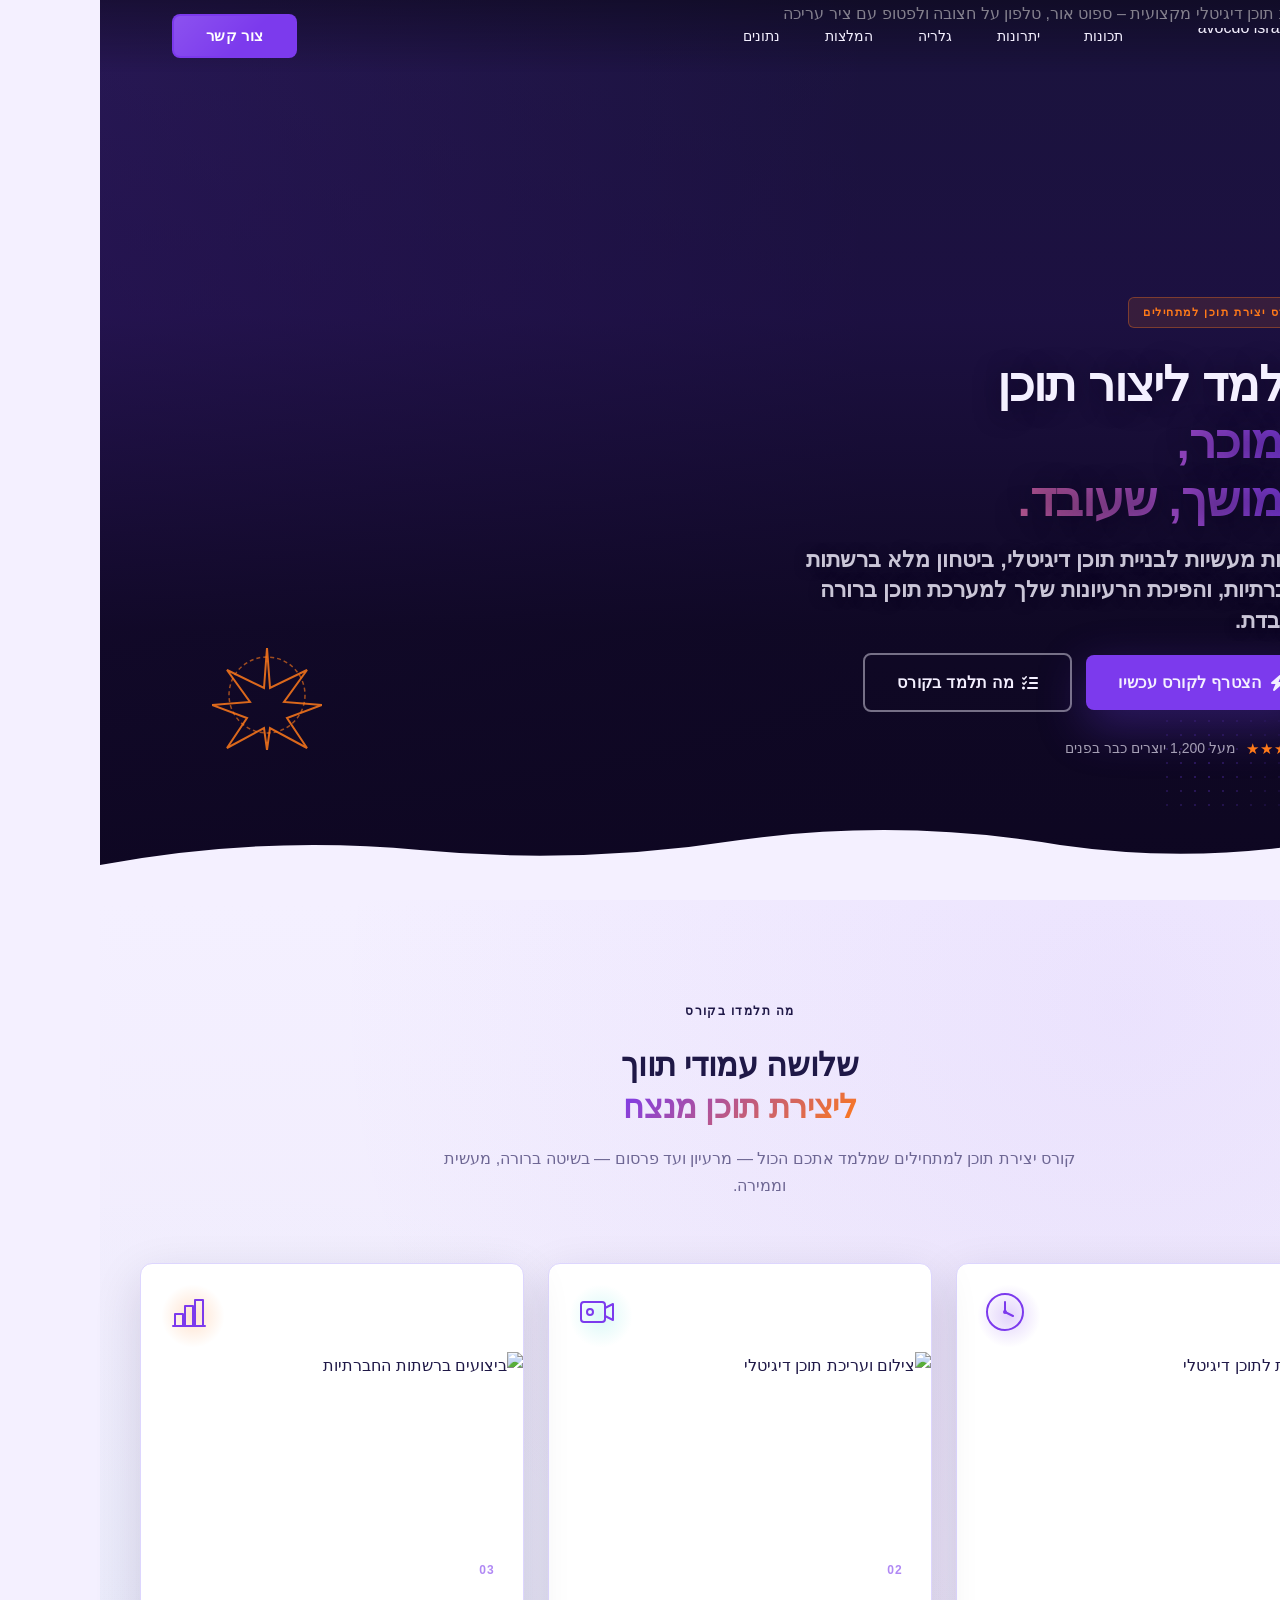
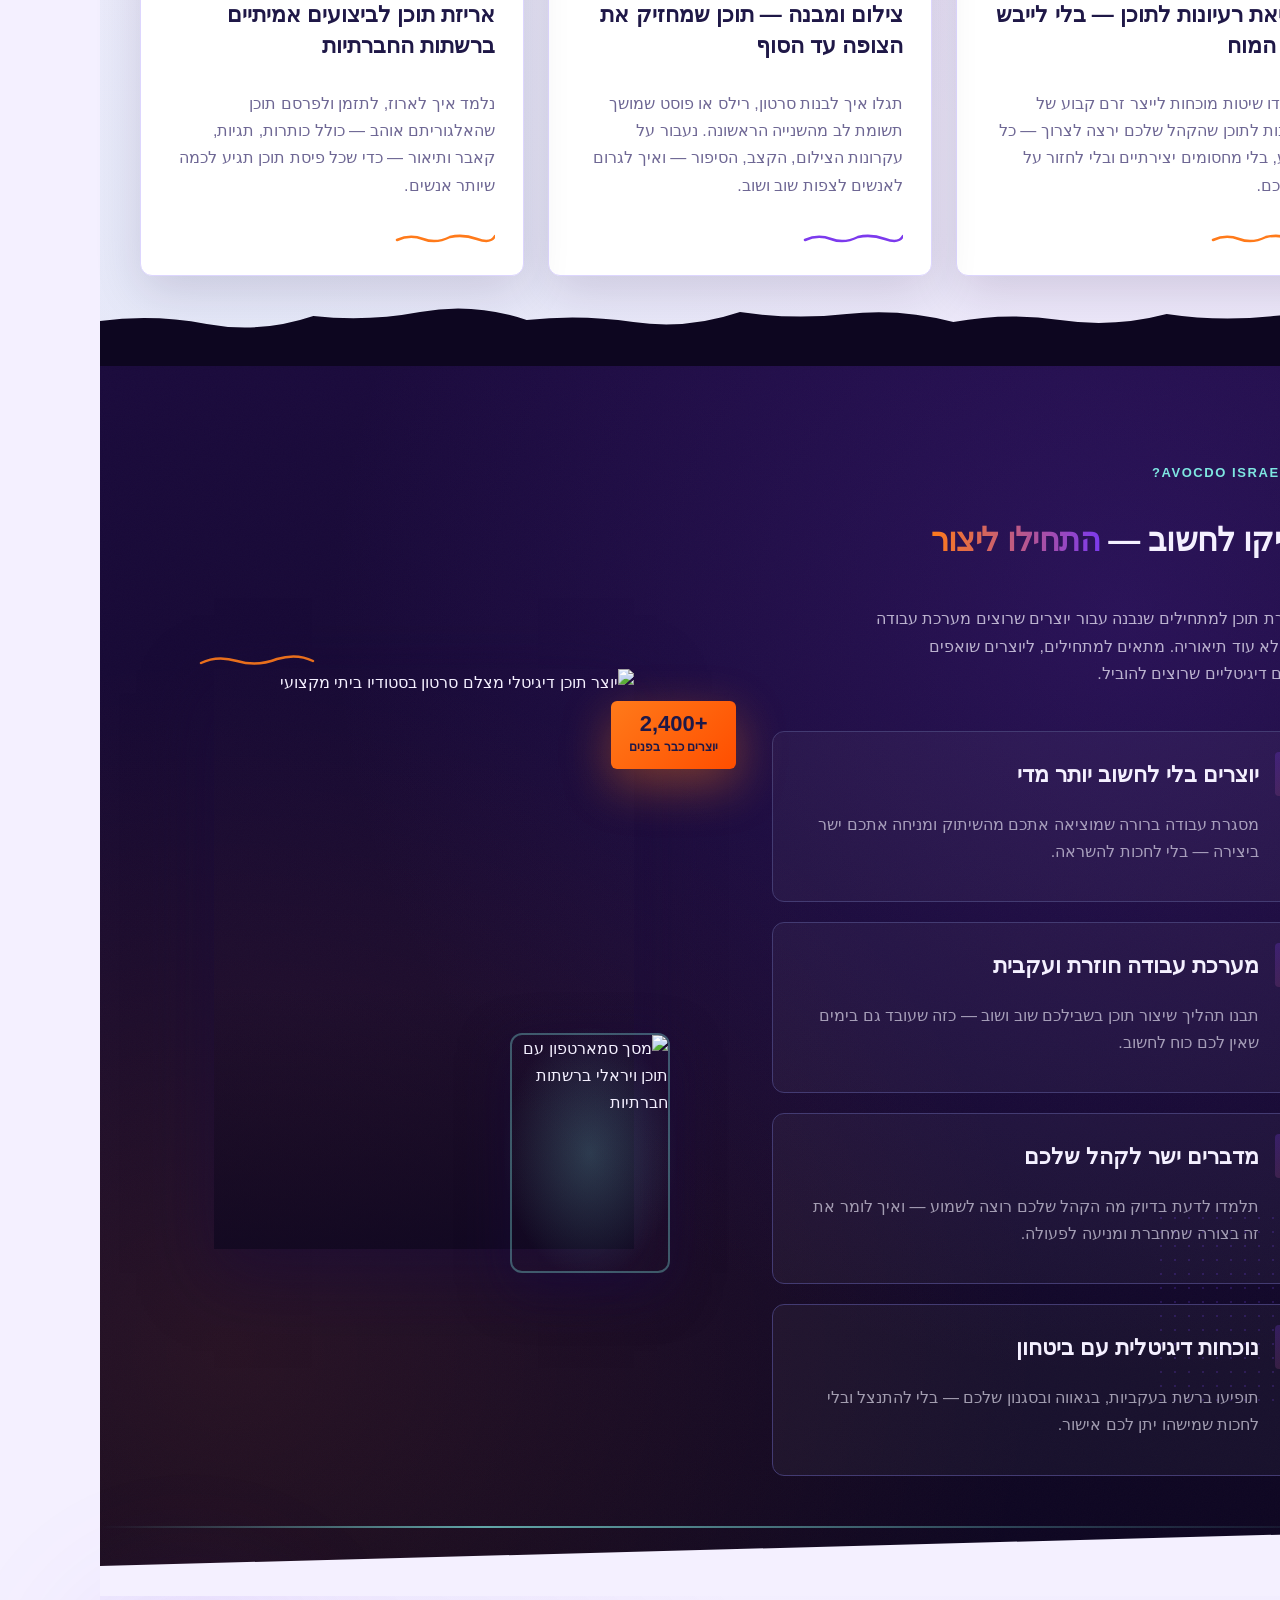
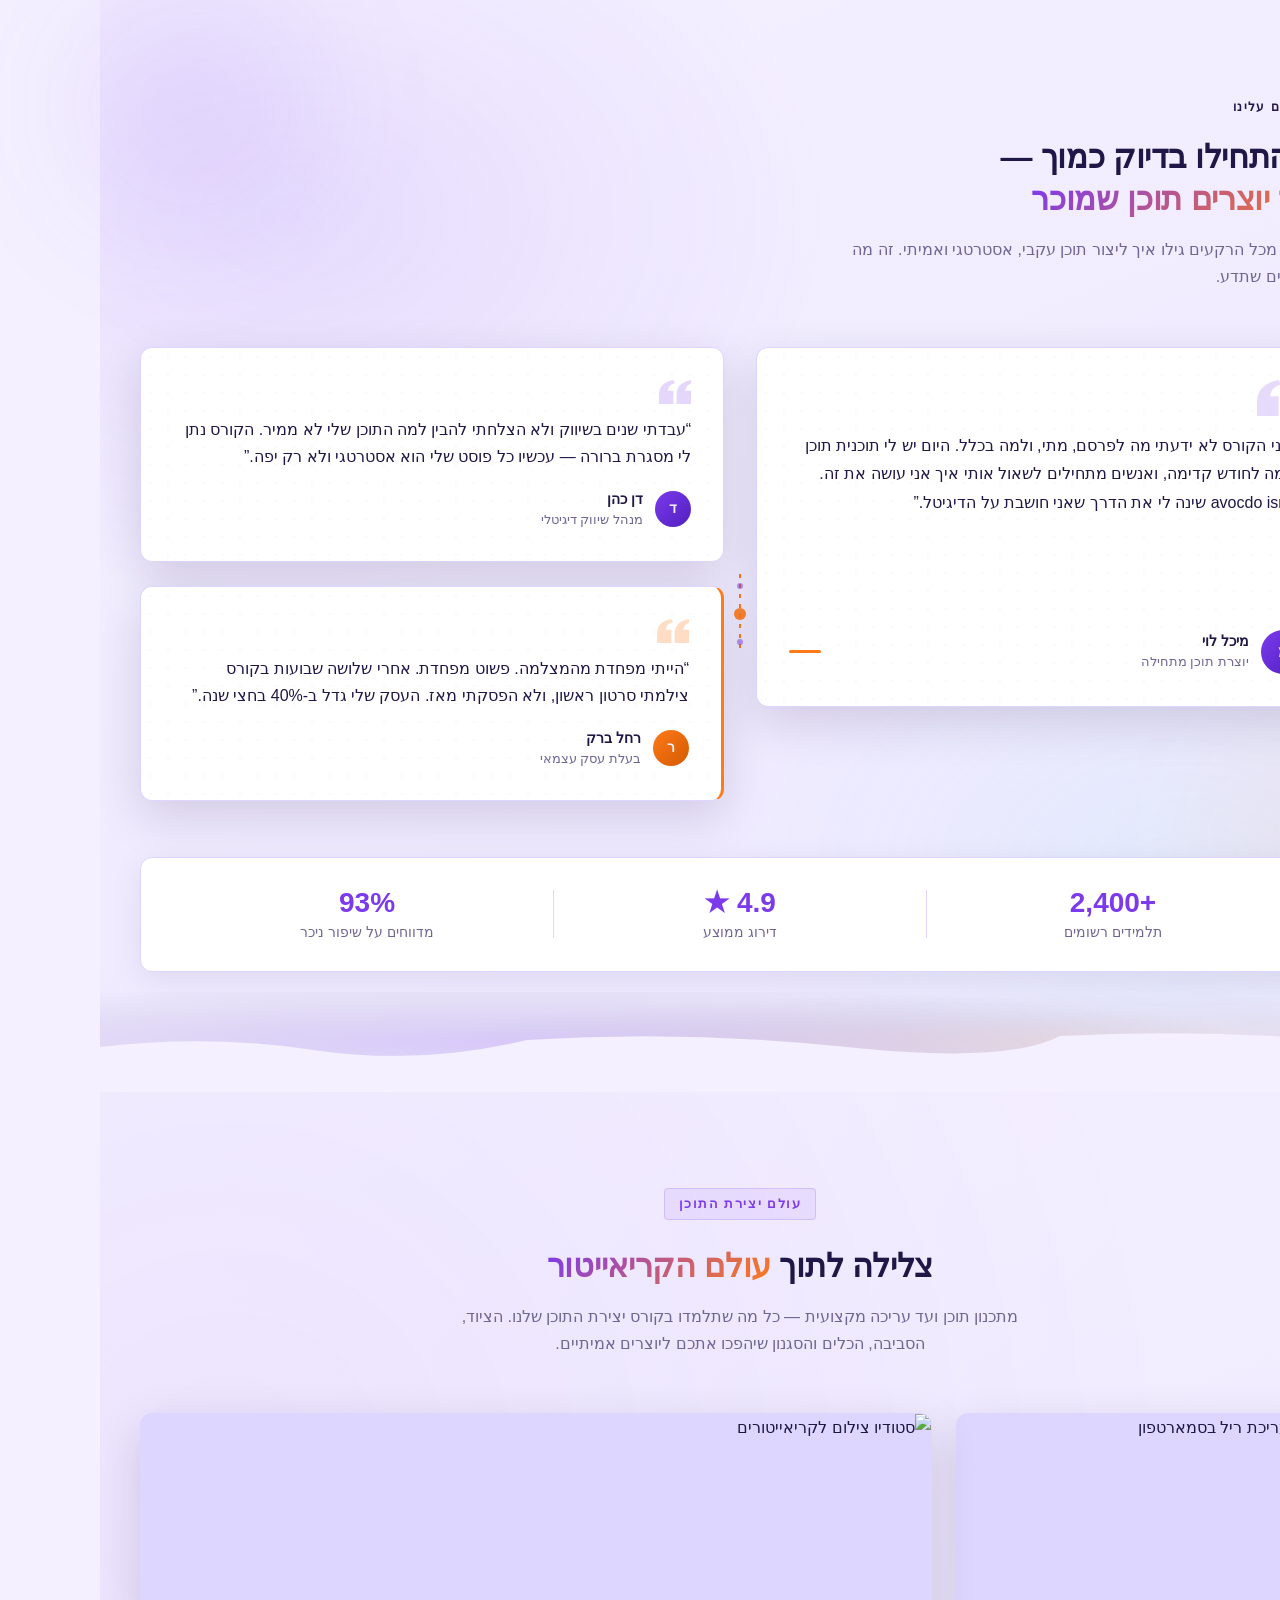
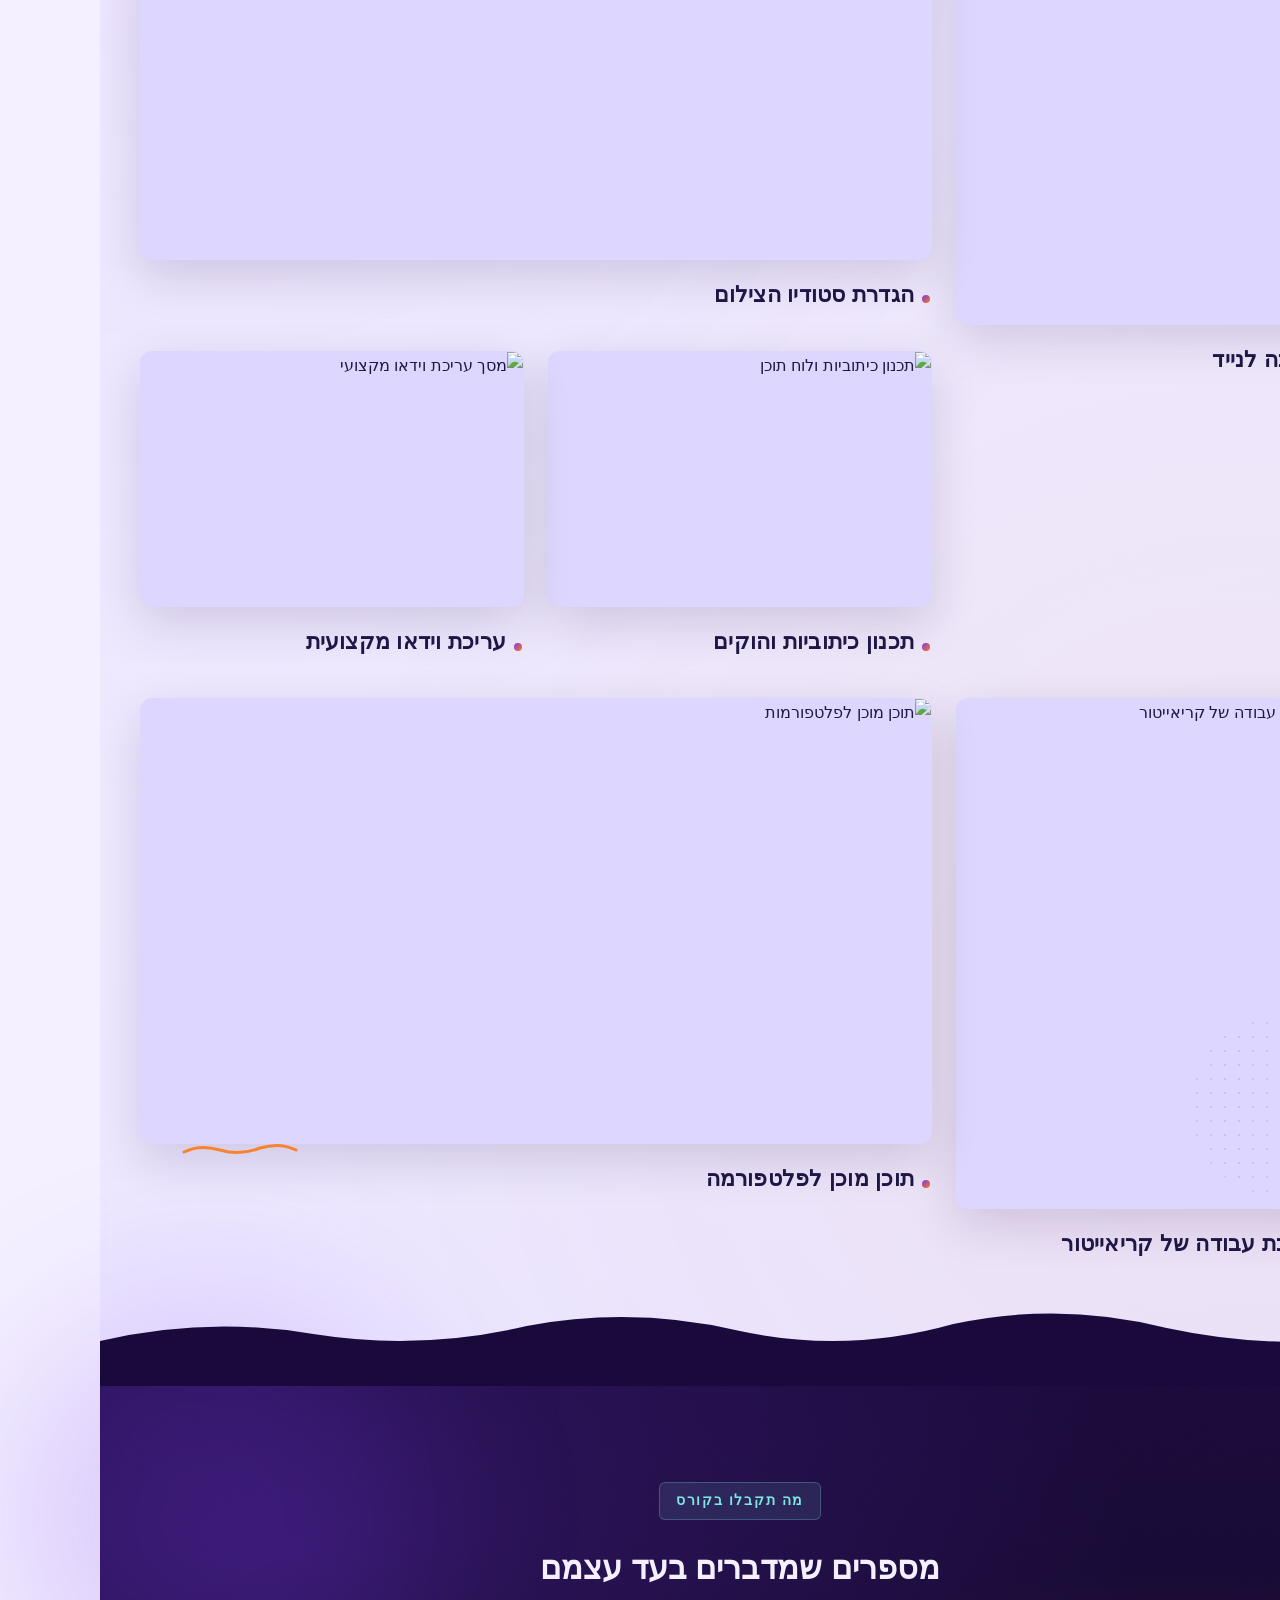
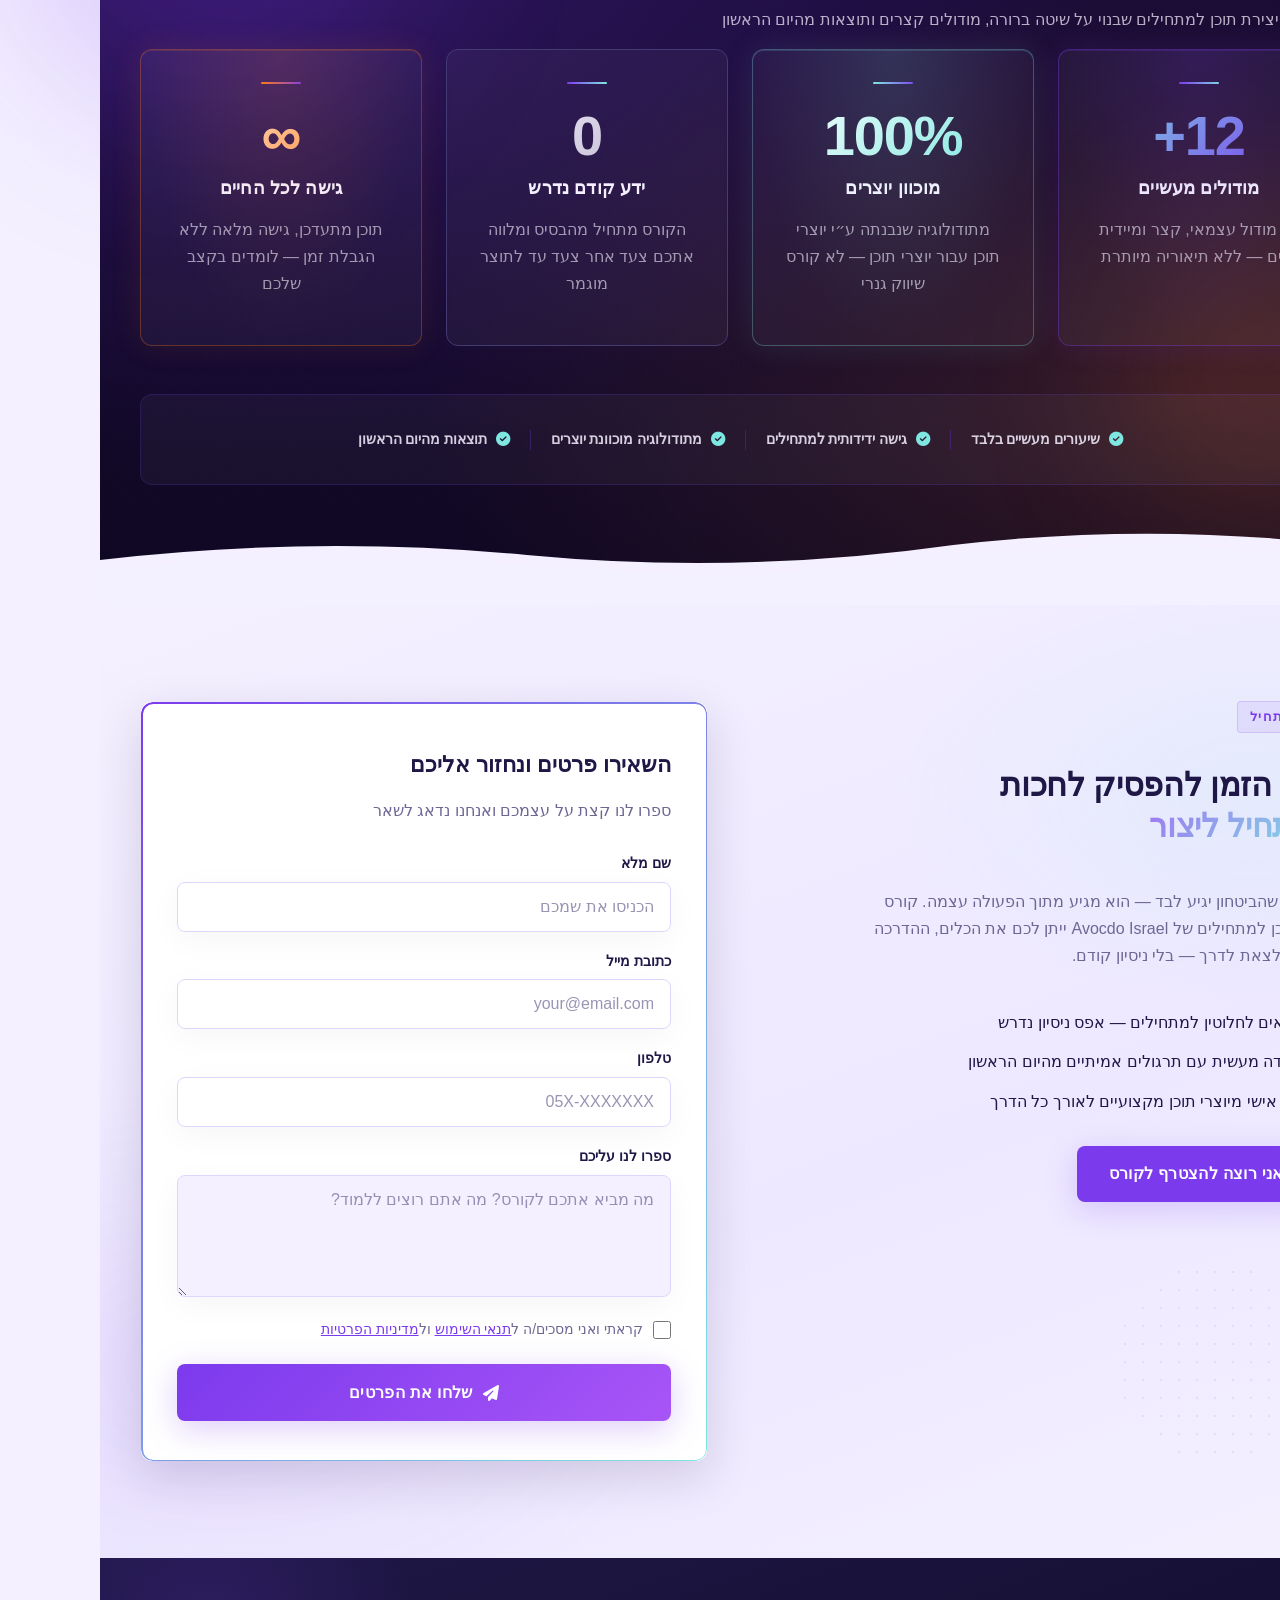
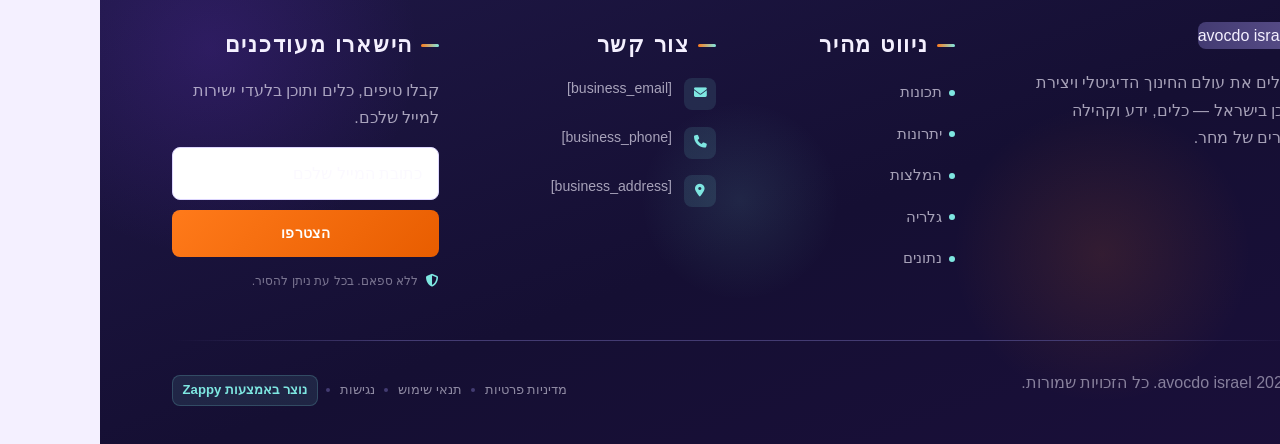
==== commit da41bf63: "Background sync: Progressive GitHub Sync" ====
--- a/public/index.html
+++ b/public/index.html
@@ -1 +1 @@
-<!doctype html><html dir="rtl" lang="he"><head><meta charset="UTF-8"><meta content="width=device-width,initial-scale=1" name="viewport"><meta content="index, follow" name="robots"><title>קורס יצירת תוכן למתחילים — avocdo israel</title><meta content="An online sales website for a content creation course, aimed at teaching people how to create digital content. The business focuses on education in the digital " name="description"><meta content="קורס יצירת תוכן למתחילים, קורס שיווק דיגיטלי ישראל, יצירת תוכן, avocdo israel קורס תוכן" name="keywords"><link href="/assets/favicon.ico" rel="icon" type="image/x-icon"><link href="/assets/favicon-16x16.png" rel="icon" type="image/png" sizes="16x16"><link href="/assets/favicon-32x32.png" rel="icon" type="image/png" sizes="32x32"><link href="/assets/favicon-48x48.png" rel="icon" type="image/png" sizes="48x48"><link href="/assets/favicon-192x192.png" rel="icon" type="image/png" sizes="192x192"><link href="/assets/favicon-512x512.png" rel="icon" type="image/png" sizes="512x512"><link href="/assets/apple-touch-icon.png" rel="apple-touch-icon"><script>!function(){"use strict";var t="b3443f6c-2472-4045-ade2-e55602b2f045",e="https://api.zappy5.com/api/analytics/track",a=18e5,n=2592e6,o=!0,i=!0,r=!0;var s=function(){var e="zappy_visitor_"+t,a=null;try{if(a=localStorage.getItem(e)){var o=JSON.parse(a),i=Date.now();if(i-o.created<n)return o.lastSeen=i,localStorage.setItem(e,JSON.stringify(o)),o.id}}catch(t){console.warn("Zappy Analytics: LocalStorage not available")}var r="zv_"+Date.now()+"_"+Math.random().toString(36).substr(2,9);try{localStorage.setItem(e,JSON.stringify({id:r,created:Date.now(),lastSeen:Date.now()}))}catch(t){}return r}(),c=function(){var e="zappy_session_"+t,n=null;try{if(n=sessionStorage.getItem(e)){var o=JSON.parse(n),i=Date.now();if(i-o.timestamp<a)return o.timestamp=i,sessionStorage.setItem(e,JSON.stringify(o)),o.id}}catch(t){console.warn("Zappy Analytics: SessionStorage not available")}var r="zs_"+Date.now()+"_"+Math.random().toString(36).substr(2,9);try{sessionStorage.setItem(e,JSON.stringify({id:r,timestamp:Date.now()}))}catch(t){}return r}();function l(a,n){n=n||{};var o={website_id:t,event_type:a,page_path:window.location.pathname,referrer:document.referrer||"direct",visitor_id:s,session_id:c,metadata:n};if(navigator.sendBeacon){var i=new Blob([JSON.stringify(o)],{type:"application/json"});navigator.sendBeacon(e,i)}else fetch(e,{method:"POST",headers:{"Content-Type":"application/json"},body:JSON.stringify(o),keepalive:!0}).catch(function(t){console.warn("Zappy Analytics: Failed to track event",t)})}o&&l("pageview",{title:document.title,url:window.location.href}),i&&document.addEventListener("click",function(t){var e=t.target;if("BUTTON"===e.tagName||e.closest("button")){var a="BUTTON"===e.tagName?e:e.closest("button");l("click",{element:"button",text:a.textContent.trim().substring(0,100),id:a.id||null,class:a.className||null})}else if("A"===e.tagName||e.closest("a")){var n="A"===e.tagName?e:e.closest("a");l("navigation",{element:"link",text:n.textContent.trim().substring(0,100),href:n.href,external:n.hostname!==window.location.hostname})}},!0),r&&document.addEventListener("submit",function(t){var e=t.target;l("form_submit",{form_id:e.id||null,form_name:e.name||null,form_action:e.action||null,form_method:e.method||"GET"})},!0);var d=Date.now();window.addEventListener("beforeunload",function(){l("page_unload",{time_on_page:Math.floor((Date.now()-d)/1e3),page_path:window.location.pathname})}),window.zappyAnalytics={track:l,getVisitorId:function(){return s},getSessionId:function(){return c}}}()</script><meta content="קורס יצירת תוכן למתחילים — avocdo israel" property="og:title"><meta content="An online sales website for a content creation course, aimed at teaching people how to create digital content. The business focuses on education in the digital " property="og:description"><meta content="summary_large_image" name="twitter:card"><meta content="קורס יצירת תוכן למתחילים — avocdo israel" name="twitter:title"><meta content="An online sales website for a content creation course, aimed at teaching people how to create digital content. The business focuses on education in the digital " name="twitter:description"><meta content="website" property="og:type"><meta content="he_IL" property="og:locale"><link href="https://cdnjs.cloudflare.com/ajax/libs/font-awesome/6.4.0/css/all.min.css" rel="stylesheet"><link href="/assets/favicon.ico" rel="icon" type="image/x-icon"><link href="/assets/favicon-16x16.png" rel="icon" type="image/png" sizes="16x16"><link href="/assets/favicon-32x32.png" rel="icon" type="image/png" sizes="32x32"><link href="/assets/favicon-48x48.png" rel="icon" type="image/png" sizes="48x48"><link href="/assets/favicon-192x192.png" rel="icon" type="image/png" sizes="192x192"><link href="/assets/favicon-512x512.png" rel="icon" type="image/png" sizes="512x512"><link href="/assets/apple-touch-icon.png" rel="apple-touch-icon"><link href="https://cdn.jsdelivr.net/npm/vanilla-cookieconsent@3/dist/cookieconsent.css" rel="stylesheet"><script src="https://cdn.jsdelivr.net/npm/vanilla-cookieconsent@3/dist/cookieconsent.umd.js"></script><script src="https://cdn.jsdelivr.net/gh/mickidum/acc_toolbar/acctoolbar/acctoolbar.min.js"></script><link href="/styles.css" rel="stylesheet"><style id="zappy-dropdown-submenu-styles">#navMenu li:has(.sub-menu),.nav-menu li:has(.sub-menu),.navbar li:has(.sub-menu),nav li:has(.sub-menu){position:relative}#navMenu .sub-menu,.nav-menu .sub-menu,.navbar .sub-menu,nav .sub-menu{display:block!important;position:absolute!important;top:100%;left:0;min-width:220px;background:#fff;border-radius:8px;box-shadow:0 8px 25px rgba(0,0,0,.15);padding:8px 0;opacity:0;visibility:hidden;transform:translateY(10px);transition:all .3s ease;z-index:1000;list-style:none;pointer-events:none}#navMenu li:hover>.sub-menu,.nav-menu li:hover>.sub-menu,.navbar li:hover>.sub-menu,nav li:hover>.sub-menu{opacity:1!important;visibility:visible!important;transform:translateY(0)!important;pointer-events:auto!important}.sub-menu li{list-style:none;margin:0;padding:0}.sub-menu a{display:block!important;padding:10px 16px!important;color:var(--text-dark,#333)!important;font-weight:500;text-decoration:none;white-space:nowrap;transition:background-color .2s}.sub-menu .zappy-nav-child>a{padding-left:28px!important;font-size:.9em!important;opacity:.85!important}[dir=rtl] .sub-menu .zappy-nav-child>a,html[lang=ar] .sub-menu .zappy-nav-child>a,html[lang=he] .sub-menu .zappy-nav-child>a{padding-left:10px!important;padding-right:28px!important}.sub-menu .zappy-nav-parent>a{font-weight:600!important}.sub-menu a:hover{background-color:#f5f5f5}[dir=rtl] .nav-menu .sub-menu,[dir=rtl] .navbar .sub-menu,[dir=rtl] nav .sub-menu,html[lang=ar] .nav-menu .sub-menu,html[lang=ar] .navbar .sub-menu,html[lang=ar] nav .sub-menu,html[lang=he] .nav-menu .sub-menu,html[lang=he] .navbar .sub-menu,html[lang=he] nav .sub-menu{left:auto!important;right:0!important}.sub-menu:empty,.sub-menu:not(:has(li)):not(:has(> a)),.sub-menu:not(:has(li:not(.zappy-hidden-menu-item))):not(:has(> a)){display:none!important;opacity:0!important;visibility:hidden!important;pointer-events:none!important}li:has(.menu-group-title):hover>.sub-menu{opacity:1!important;visibility:visible!important;transform:translateY(0)!important;pointer-events:auto!important}#navMenu>li>.menu-group-title,.nav-menu>li>.menu-group-title{display:inline-block;padding:.5rem 1rem;cursor:default;user-select:none}@media (max-width:768px){#navMenu .sub-menu,.nav-menu .sub-menu,.navbar .sub-menu,nav .sub-menu{position:static!important;transform:none!important;box-shadow:none!important;background:0 0!important;max-height:0;overflow:hidden;opacity:0;visibility:hidden;transition:max-height .3s ease,opacity .3s ease;padding:0!important;border-radius:0!important}#navMenu .sub-menu.mobile-expanded,.nav-menu .sub-menu.mobile-expanded,.navbar .sub-menu.mobile-expanded{max-height:none!important;overflow-y:visible!important;opacity:1!important;visibility:visible!important;padding:8px 0 8px 16px!important}[dir=rtl] .sub-menu.mobile-expanded,html[lang=he] .sub-menu.mobile-expanded{padding:8px 16px 8px 0!important}#navMenu li:hover>.sub-menu,.nav-menu li:hover>.sub-menu,.navbar li:hover>.sub-menu,nav li:hover>.sub-menu{opacity:0;visibility:hidden;pointer-events:none}#navMenu li>.sub-menu.mobile-expanded,.nav-menu li>.sub-menu.mobile-expanded,.navbar li>.sub-menu.mobile-expanded,nav li>.sub-menu.mobile-expanded{opacity:1!important;visibility:visible!important;pointer-events:auto!important}#navMenu li:has(.sub-menu),.nav-menu li:has(.sub-menu),.navbar li:has(.sub-menu),nav li:has(.sub-menu){display:flex!important;flex-wrap:wrap!important;align-items:center!important;position:relative!important;min-height:44px!important}#navMenu li:has(.sub-menu)>a,.nav-menu li:has(.sub-menu)>a,.navbar li:has(.sub-menu)>a,nav li:has(.sub-menu)>a{flex:1!important;min-width:0!important}#navMenu li:has(.sub-menu)>.menu-group-title,.nav-menu li:has(.sub-menu)>.menu-group-title,.navbar li:has(.sub-menu)>.menu-group-title,nav li:has(.sub-menu)>.menu-group-title{flex:1!important;min-width:0!important;padding:0!important;line-height:inherit!important}#navMenu li:has(.sub-menu)>.sub-menu,.nav-menu li:has(.sub-menu)>.sub-menu,.navbar li:has(.sub-menu)>.sub-menu,nav li:has(.sub-menu)>.sub-menu{flex-basis:100%!important;width:100%!important}#navMenu li:has(.sub-menu)>a [class*=arrow],#navMenu li:has(.sub-menu)>a [class*=chevron],.nav-menu li:has(.sub-menu)>a .fa-angle-down,.nav-menu li:has(.sub-menu)>a .fa-chevron-down,.nav-menu li:has(.sub-menu)>a [class*=arrow],.nav-menu li:has(.sub-menu)>a [class*=chevron],nav li:has(.sub-menu)>a [class*=arrow],nav li:has(.sub-menu)>a [class*=chevron]{display:none!important;visibility:hidden!important}.mobile-submenu-toggle{display:flex!important;align-items:center!important;justify-content:center!important;width:44px!important;height:auto!important;background:0 0!important;border:none!important;cursor:pointer!important;color:var(--text-light)!important;position:static!important;flex-shrink:0!important;align-self:stretch!important;z-index:2!important;padding:0!important;margin:0!important}.mobile-submenu-toggle::after{content:''!important;width:0!important;height:0!important;border-left:6px solid transparent!important;border-right:6px solid transparent!important;border-top:7px solid currentColor!important;transition:transform .3s ease!important}.mobile-submenu-toggle.expanded::after{transform:rotate(180deg)!important}.sub-menu a{padding:10px 0!important;display:block!important;color:var(--text-light)!important;white-space:normal!important}.sub-menu .zappy-nav-child>a{padding-left:28px!important;font-size:.9em!important;opacity:.85!important}[dir=rtl] .sub-menu .zappy-nav-child>a,html[lang=ar] .sub-menu .zappy-nav-child>a,html[lang=he] .sub-menu .zappy-nav-child>a{padding-left:0!important;padding-right:28px!important}.sub-menu .zappy-nav-parent>a{font-weight:600!important}#navMenu.active,.nav-menu.active{max-width:100vw!important;overflow-x:hidden!important;box-sizing:border-box!important}.navbar .sub-menu li a,.zappy-products-dropdown .sub-menu a,nav.navbar .sub-menu li a{color:var(--text-light)!important}}@media (min-width:769px){.mobile-submenu-toggle{display:none!important}}</style><style id="zappy-widget-visibility">html[dir=rtl] .whatsapp-float{right:20px!important;left:auto!important}html:not([dir]) .whatsapp-float,html[dir=ltr] .whatsapp-float{left:20px!important;right:auto!important}html[dir=rtl] #mic-access-tool-general-button,html[dir=rtl] #mic-init-access-tool #mic-access-tool-general-button,html[dir=rtl] #mic-init-access-tool .mic-access-tool-general-button,html[dir=rtl] ._access-icon,html[dir=rtl] .mic-access-tool-general-button{left:20px!important;right:auto!important}html:not([dir]) #mic-access-tool-general-button,html:not([dir]) #mic-init-access-tool #mic-access-tool-general-button,html:not([dir]) #mic-init-access-tool .mic-access-tool-general-button,html:not([dir]) ._access-icon,html:not([dir]) .mic-access-tool-general-button,html[dir=ltr] #mic-access-tool-general-button,html[dir=ltr] #mic-init-access-tool #mic-access-tool-general-button,html[dir=ltr] #mic-init-access-tool .mic-access-tool-general-button,html[dir=ltr] ._access-icon,html[dir=ltr] .mic-access-tool-general-button{right:20px!important;left:auto!important}@media (max-width:768px){.whatsapp-float{display:flex!important}}@media (min-width:769px){.whatsapp-float{display:flex!important}}@media (max-width:768px){#mic-access-tool-general-button,#mic-init-access-tool #mic-access-tool-general-button,#mic-init-access-tool .mic-access-tool-general-button,._access-icon,.mic-access-tool-general-button{display:flex!important;visibility:visible!important;opacity:1!important;pointer-events:auto!important}#mic-access-tool-box.opened-mic-access-tool,#mic-init-access-tool #mic-access-tool-box.opened-mic-access-tool,.mic-access-tool-box.opened-mic-access-tool{visibility:visible!important;opacity:1!important;pointer-events:auto!important}}@media (min-width:769px){#mic-access-tool-general-button,#mic-init-access-tool #mic-access-tool-general-button,#mic-init-access-tool .mic-access-tool-general-button,._access-icon,.mic-access-tool-general-button{display:flex!important;visibility:visible!important;opacity:1!important;pointer-events:auto!important}#mic-access-tool-box.opened-mic-access-tool,#mic-init-access-tool #mic-access-tool-box.opened-mic-access-tool,.mic-access-tool-box.opened-mic-access-tool{visibility:visible!important;opacity:1!important;pointer-events:auto!important}}</style></head><body><nav class="navbar" dir="rtl"><button class="mobile-toggle" aria-label="Menu" id="mobileToggle"><svg viewBox="0 0 24 24" fill="none" height="24" width="24" class="hamburger-icon"><path d="M3 12h18M3 6h18M3 18h18" stroke="currentColor" stroke-width="2" stroke-linecap="round"></path></svg> <svg viewBox="0 0 24 24" fill="none" height="24" width="24" style="display:none" class="close-icon"><path d="M18 6L6 18M6 6l12 12" stroke="currentColor" stroke-width="2" stroke-linecap="round"></path></svg></button> <button class="phone-header-btn" aria-label="Call" data-phone=""><svg viewBox="0 0 24 24" fill="currentColor" height="20" width="20"><path d="M22 16.92v3a2 2 0 0 1-2.18 2 19.79 19.79 0 0 1-8.63-3.07 19.5 19.5 0 0 1-6-6 19.79 19.79 0 0 1-3.07-8.67A2 2 0 0 1 4.11 2h3a2 2 0 0 1 2 1.72 12.84 12.84 0 0 0 .7 2.81 2 2 0 0 1-.45 2.11L8.09 9.91a16 16 0 0 0 6 6l1.27-1.27a2 2 0 0 1 2.11-.45 12.84 12.84 0 0 0 2.81.7A2 2 0 0 1 22 16.92z"></path></svg></button><div class="nav-container"><div class="nav-right-group"><div class="nav-brand"><a href="/" class="logo-link"><img alt="avocdo israel" src="/assets/avocdo-israel-logo.webp" class="logo"></a></div><ul class="nav-menu" id="navMenu"><li><a href="#features">תכונות</a></li><li><a href="#benefits">יתרונות</a></li><li><a href="#showcase">גלריה</a></li><li><a href="#testimonials">המלצות</a></li><li><a href="#stats">נתונים</a></li></ul></div><div class="nav-cta-container"><li class="nav-cta-item"><a href="#contact" class="nav-cta-btn">צור קשר</a></li></div></div></nav><script>window.addEventListener("load",function(){const e=document.querySelector(".navbar, nav, header");if(!e)return void console.log("[Navbar] Navbar element not found");let t=document.getElementById("mobileToggle")||document.querySelector(".mobile-toggle")||document.querySelector(".hamburger")||document.querySelector(".hamburger-menu")||document.querySelector(".menu-toggle")||document.querySelector(".burger-menu")||document.querySelector('[aria-label="Menu"]')||document.querySelector('[aria-label="תפריט"]');const o=document.querySelector(".phone-header-btn"),n=window.getComputedStyle(e);let r=n.backgroundColor;if(console.log("[Navbar] Initial navbar background:",r),"transparent"===r||"rgba(0, 0, 0, 0)"===r||r.startsWith("rgba")&&r.includes(", 0)")){const e=n.backgroundImage;if(e&&"none"!==e)console.log("[Navbar] Navbar has background image/gradient, using dark text"),r="rgb(240, 240, 240)";else{const e=window.getComputedStyle(document.body).backgroundColor;console.log("[Navbar] Navbar transparent, using body background:",e),r=e}}const i=r.match(/\d+/g);if(i&&i.length>=3){const e=(.299*parseInt(i[0])+.587*parseInt(i[1])+.114*parseInt(i[2]))/255;console.log("[Navbar] Mobile button colors preserved from Claude CSS (luminance:",e.toFixed(2)+")");const n=document.createElement("style");n.id="zappy-mobile-nav-fix";document.documentElement.lang;document.documentElement.dir,n.textContent='\n        /* Hide mobile buttons on desktop, show only on mobile */\n        @media (min-width: 769px) {\n          .mobile-toggle,\n          .phone-header-btn {\n            display: none !important;\n          }\n        }\n        \n        /* Show and position mobile buttons correctly on mobile */\n        @media (max-width: 768px) {\n          .mobile-toggle,\n          .phone-header-btn {\n            position: absolute !important;\n            top: 0 !important;\n            bottom: 0 !important;\n            margin-top: auto !important;\n            margin-bottom: auto !important;\n            z-index: 1001 !important;\n            display: flex !important;\n            align-items: center !important;\n            justify-content: center !important;\n            width: 36px !important;\n            height: 36px !important;\n            border-radius: 50% !important;\n            border: none !important;\n            cursor: pointer !important;\n            padding: 6px !important;\n            background: none !important;\n            color: var(--nav-text, var(--text-light)) !important;\n            touch-action: manipulation !important;\n            -webkit-tap-highlight-color: transparent !important;\n          }\n          \n          /* LTR positioning (default): hamburger LEFT, phone RIGHT */\n          html:not([dir="rtl"]):not([lang="he"]):not([lang="ar"]) .mobile-toggle,\n          html[dir="ltr"] .mobile-toggle {\n            left: 12px !important;\n            right: auto !important;\n          }\n          html:not([dir="rtl"]):not([lang="he"]):not([lang="ar"]) .phone-header-btn,\n          html[dir="ltr"] .phone-header-btn {\n            right: 12px !important;\n            left: auto !important;\n          }\n          \n          /* RTL positioning: hamburger RIGHT, phone LEFT */\n          html[dir="rtl"] .mobile-toggle,\n          html[lang="he"] .mobile-toggle,\n          html[lang="ar"] .mobile-toggle {\n            right: 12px !important;\n            left: auto !important;\n          }\n          html[dir="rtl"] .phone-header-btn,\n          html[lang="he"] .phone-header-btn,\n          html[lang="ar"] .phone-header-btn {\n            left: 12px !important;\n            right: auto !important;\n          }\n          \n          /* CRITICAL: Ensure nav-container has min-height on mobile */\n          /* All children are positioned absolutely/fixed on mobile, so height:auto collapses to 0 */\n          .nav-container {\n            min-height: 70px !important;\n            position: relative !important;\n          }\n          \n          /* Ensure SVG icons are properly sized and inherit color */\n          .mobile-toggle svg,\n          .phone-header-btn svg {\n            width: 24px !important;\n            height: 24px !important;\n            /* Don\'t force display - let JavaScript control hamburger/close toggle */\n          }\n          \n          /* Reset nav-cta-container on mobile - remove desktop box-shadow/padding */\n          /* that creates a visible ghost box when CTA button is hidden */\n          .nav-cta-container {\n            box-shadow: none !important;\n            padding: 0 !important;\n          }\n          \n          /* Hide nav-cta-container entirely on mobile when there\'s no lang-switcher */\n          /* (only the CTA button is inside, and it\'s hidden on mobile) */\n          .nav-cta-container:not(:has(.lang-switcher)) {\n            display: none !important;\n          }\n          \n          /* CRITICAL: Prevent hero image fade gradient from bleeding over headline text */\n          /* The .image-fade-gradient has bottom: -30px (extends below parent) */\n          /* On mobile stacked layout, this overlaps the h1 text below the image */\n          .hero-image-column {\n            overflow: hidden !important;\n          }\n          .image-fade-gradient {\n            bottom: 0 !important;\n          }\n          \n          /* Hide desktop language switcher on mobile - hamburger menu handles it */\n          /* High specificity to override stored CSS */\n          .lang-switcher,\n          .nav-cta-container .lang-switcher,\n          .nav-container .lang-switcher,\n          .navbar .lang-switcher,\n          .navbar .nav-cta-container .lang-switcher {\n            display: none !important;\n          }\n        }\n      ';const r=document.getElementById("zappy-mobile-nav-fix");r&&r.remove(),document.head.appendChild(n),console.log("[Navbar] Critical CSS injected for mobile nav positioning");const a=window.innerWidth<=768;if(t){const e=t.querySelector(".hamburger-icon"),o=t.querySelector(".close-icon");e&&(e.style.setProperty("width","24px","important"),e.style.setProperty("height","24px","important"),e.style.setProperty("display","block","important")),o&&(o.style.setProperty("width","24px","important"),o.style.setProperty("height","24px","important"),o.style.setProperty("display","none","important")),a?(t.style.setProperty("position","absolute","important"),t.style.setProperty("top","0","important"),t.style.setProperty("bottom","0","important"),t.style.setProperty("margin-top","auto","important"),t.style.setProperty("margin-bottom","auto","important"),t.style.setProperty("z-index","1001","important"),t.style.removeProperty("left"),t.style.removeProperty("right"),console.log("[Navbar] Mobile toggle positioning applied (mobile viewport)")):(t.style.removeProperty("position"),t.style.removeProperty("top"),t.style.removeProperty("transform"),t.style.removeProperty("z-index"),t.style.removeProperty("left"),t.style.removeProperty("right"),console.log("[Navbar] Desktop viewport - cleared mobile toggle inline positioning"))}if(o){const e=o.querySelector("svg");e&&(e.style.width="24px",e.style.height="24px",e.setAttribute("width","24"),e.setAttribute("height","24")),a?(o.style.setProperty("position","absolute","important"),o.style.setProperty("top","0","important"),o.style.setProperty("bottom","0","important"),o.style.setProperty("margin-top","auto","important"),o.style.setProperty("margin-bottom","auto","important"),o.style.setProperty("z-index","1001","important"),o.style.removeProperty("left"),o.style.removeProperty("right"),console.log("[Navbar] Phone button positioning applied (mobile viewport)")):(o.style.removeProperty("position"),o.style.removeProperty("top"),o.style.removeProperty("transform"),o.style.removeProperty("z-index"),o.style.removeProperty("left"),o.style.removeProperty("right"),console.log("[Navbar] Desktop viewport - cleared phone button inline positioning"))}}else console.log("[Navbar] Could not parse background color:",r);t=document.getElementById("mobileToggle")||document.querySelector(".mobile-toggle")||document.querySelector(".hamburger")||document.querySelector(".hamburger-menu")||document.querySelector(".menu-toggle")||document.querySelector(".burger-menu")||document.querySelector('[aria-label="Menu"]')||document.querySelector('[aria-label="תפריט"]');const a=document.getElementById("navMenu")||document.querySelector(".nav-menu")||document.querySelector(".nav-links")||document.querySelector("nav ul:not(.submenu)");if(!t||!a)return void console.log("[Navbar] Mobile toggle or menu not found:",{toggle:!!t,menu:!!a});a.id||(a.id="navMenu"),console.log("[Navbar] Initializing mobile menu...");const l=t.cloneNode(!0);t.parentNode.replaceChild(l,t);var s=0;function p(e){var t=Date.now();t-s<300||(s=t,function(e){e.preventDefault(),e.stopPropagation();const t=l.querySelector(".hamburger-icon"),o=l.querySelector(".close-icon");a.classList.contains("active")?(a.classList.remove("active"),t&&t.style.setProperty("display","block","important"),o&&o.style.setProperty("display","none","important"),document.body.style.overflow="",console.log("[Navbar] Menu closed")):(a.classList.add("active"),t&&t.style.setProperty("display","none","important"),o&&o.style.setProperty("display","block","important"),document.body.style.overflow="hidden",console.log("[Navbar] Menu opened"))}(e))}l.addEventListener("click",p),l.addEventListener("touchend",p),a.querySelectorAll("a").forEach(function(e){e.addEventListener("click",function(){if("#"===this.getAttribute("href"))return;const e=l.querySelector(".hamburger-icon"),t=l.querySelector(".close-icon");a.classList.remove("active"),e&&e.style.setProperty("display","block","important"),t&&t.style.setProperty("display","none","important"),document.body.style.overflow="",console.log("[Navbar] Menu closed (link clicked)")})});var c=a.querySelectorAll(".dropdown-toggle");c.forEach(function(e){e.addEventListener("click",function(e){e.preventDefault(),e.stopPropagation();var t=this.closest(".nav-dropdown");t&&(t.parentNode.querySelectorAll(".nav-dropdown.open").forEach(function(e){e!==t&&e.classList.remove("open")}),t.classList.toggle("open"),console.log("[Navbar] Dropdown toggled:",t.classList.contains("open")?"open":"closed"))})}),document.addEventListener("click",function(e){e.target.closest(".nav-dropdown")||document.querySelectorAll(".nav-dropdown.open").forEach(function(e){e.classList.remove("open")})}),console.log("[Navbar] Dropdown handlers initialized for "+c.length+" dropdowns"),o&&o.addEventListener("click",function(){const e=document.querySelectorAll('a[href^="tel:"]'),t=e.length>0?e[0].getAttribute("href").replace("tel:",""):"[business_phone]";window.location.href="tel:"+t,console.log("[Navbar] Phone button clicked")}),console.log("[Navbar] Mobile menu initialized successfully")})</script><main><section class="index-hero-section" data-layout-spec="בית-hero" dir="rtl" data-hero-type="fullscreen-scrim"><div class="index-hero-bg"><img alt="סביבת יצירת תוכן דיגיטלי מקצועית – ספוט אור, טלפון על חצובה ולפטופ עם ציר עריכה" src="/assets/site-index-hero-image-1.webp" data-context="Cinematic digital creator studio environment: a young Israeli creator filming with a smartphone on a professional gimbal/tripod, soft studio ring light glowing, laptop open showing video editing timeline with colorful waveforms, social media content thumbnails visible on screen, warm ambient lighting with purple/violet color grading, dark moody atmosphere, shallow depth of field, professional creator workspace vibes, aspirational and energetic mood" data-placeholder="index-hero-image-1" height="700" width="1200" data-hero-bg="true"></div><div class="index-hero-scrim" aria-hidden="true"></div><div class="index-hero-star-badge" aria-hidden="true"><svg viewBox="0 0 110 110" xmlns="http://www.w3.org/2000/svg" aria-hidden="true" data-no-icon-edit="true" height="110" width="110"><g fill="none"><path d="M55 8 L58 48 L95 30 L72 62 L110 65 L75 78 L95 108 L58 88 L55 110 L52 88 L15 108 L35 78 L0 65 L38 62 L15 30 L52 48 Z" stroke="#FF7A1A" stroke-width="2" fill="none" opacity="0.85"></path><circle cx="55" cy="55" r="38" stroke="#FF7A1A" stroke-width="1.5" fill="none" opacity="0.6" stroke-dasharray="4 3"></circle><text fill="#FF7A1A" font-family="Heebo, sans-serif" font-size="7.5" font-weight="700" letter-spacing="3" opacity="0.9"><textPath href="#star-circle-path" startOffset="0%">יצירת תוכן • AVOCDO ISRAEL •</textPath></text><defs><path d="M55,17 a38,38 0 1,1 -0.01,0 Z" id="star-circle-path"></path></defs></g></svg></div><div class="index-hero-halftone" aria-hidden="true"></div><div class="index-hero-container"><div class="index-hero-content"><div class="index-hero-label">קורס יצירת תוכן למתחילים</div><h1 class="index-hero-h1">תלמד ליצור תוכן <span class="index-hero-highlight">שמוכר,<br>שמושך, שעובד.</span></h1><h3 class="index-hero-subtitle">שיטות מעשיות לבניית תוכן דיגיטלי, ביטחון מלא ברשתות החברתיות, והפיכת הרעיונות שלך למערכת תוכן ברורה שעובדת.</h3><div class="index-hero-ctas"><a href="#join" class="index-hero-btn-primary"><i class="fa-solid fa-bolt"></i> הצטרף לקורס עכשיו </a><a href="#curriculum" class="index-hero-btn-secondary"><i class="fa-solid fa-list-check"></i> מה תלמד בקורס</a></div><div class="index-hero-social-proof"><span class="index-hero-stars">★★★★★</span> <span>מעל 1,200 יוצרים כבר בפנים</span></div></div></div><div class="index-hero-divider-wrapper"><svg viewBox="0 0 1440 90" xmlns="http://www.w3.org/2000/svg" aria-hidden="true" data-no-icon-edit="true" preserveAspectRatio="none"><defs><linearGradient id="divider-grad" x1="0" x2="1" y1="0" y2="0"><stop offset="0%" stop-color="#F4F0FF"></stop><stop offset="100%" stop-color="#F4F0FF"></stop></linearGradient></defs><path d="M0,90 L0,55 Q180,25 360,40 Q540,55 720,30 Q900,8 1080,35 Q1260,58 1440,20 L1440,90 Z" fill="var(--bg-light)"></path></svg></div></section><section class="index-features-section" data-layout-spec="בית-features" dir="rtl" id="features"><div class="index-features-section__dot-spray" aria-hidden="true"></div><div class="index-features-section__container"><div class="index-features-section__intro"><span class="index-features-section__eyebrow">מה תלמדו בקורס</span><h2 class="index-features-section__title">שלושה עמודי תווך<br><span class="index-features-section__title-highlight">ליצירת תוכן מנצח</span></h2><p class="index-features-section__subtitle">קורס יצירת תוכן למתחילים שמלמד אתכם הכול — מרעיון ועד פרסום — בשיטה ברורה, מעשית וממירה.</p></div><div class="index-features-section__grid"><article class="index-features-section__card"><div class="index-features-section__card-icon-wrap"><div class="index-features-section__icon-glow"></div><svg viewBox="0 0 40 40" xmlns="http://www.w3.org/2000/svg" aria-hidden="true" fill="none" height="40" width="40" data-element-type="icon" data-icon-type="svg" class="index-features-section__icon"><circle cx="20" cy="20" r="18" stroke="currentColor" stroke-width="2"></circle><path d="M20 10 L20 20 L28 24" stroke="currentColor" stroke-width="2" stroke-linecap="round" stroke-linejoin="round"></path><circle cx="20" cy="20" r="2" fill="currentColor"></circle></svg></div><div class="index-features-section__card-img-wrap"><img alt="רעיונות לתוכן דיגיטלי" src="/assets/site-index-features-image-1.webp" data-context="A creative person brainstorming content ideas on a whiteboard or sticky notes, surrounded by social media icons and lightbulb moments, vibrant and energetic atmosphere for a digital content creation course in Israel" data-placeholder="index-features-image-1" height="220" width="400"></div><div class="index-features-section__card-body"><span class="index-features-section__card-number">01</span><h3 class="index-features-section__card-title">מציאת רעיונות לתוכן — בלי לייבש את המוח</h3><p class="index-features-section__card-text">תלמדו שיטות מוכחות לייצר זרם קבוע של רעיונות לתוכן שהקהל שלכם ירצה לצרוך — כל שבוע, בלי מחסומים יצירתיים ובלי לחזור על עצמכם.</p><svg viewBox="0 0 100 12" xmlns="http://www.w3.org/2000/svg" aria-hidden="true" data-no-icon-edit="true" fill="none" height="12" width="100" class="index-features-section__scribble"><path d="M2,9 Q15,3 28,8 T55,6 Q68,3 82,8 T100,5" stroke="#FF7A1A" stroke-width="2.5" stroke-linecap="round" fill="none"></path></svg></div></article><article class="index-features-section__card"><div class="index-features-section__card-icon-wrap"><div class="index-features-section__icon-glow index-features-section__icon-glow--accent"></div><svg viewBox="0 0 40 40" xmlns="http://www.w3.org/2000/svg" aria-hidden="true" fill="none" height="40" width="40" data-element-type="icon" data-icon-type="svg" class="index-features-section__icon"><rect height="20" width="24" rx="3" stroke="currentColor" stroke-width="2" x="4" y="10"></rect><path d="M28 16 L36 12 L36 28 L28 24" stroke="currentColor" stroke-width="2" stroke-linejoin="round"></path><circle cx="13" cy="20" r="3" stroke="currentColor" stroke-width="2"></circle></svg></div><div class="index-features-section__card-img-wrap"><img alt="צילום ועריכת תוכן דיגיטלי" src="/assets/site-index-features-image-2.webp" data-context="Young Israeli content creator filming a video with a smartphone on a tripod in a stylish home studio setup, ring light visible, professional yet approachable digital content creation environment" data-placeholder="index-features-image-2" height="220" width="400"></div><div class="index-features-section__card-body"><span class="index-features-section__card-number">02</span><h3 class="index-features-section__card-title">צילום ומבנה — תוכן שמחזיק את הצופה עד הסוף</h3><p class="index-features-section__card-text">תגלו איך לבנות סרטון, רילס או פוסט שמושך תשומת לב מהשנייה הראשונה. נעבור על עקרונות הצילום, הקצב, הסיפור — ואיך לגרום לאנשים לצפות שוב ושוב.</p><svg viewBox="0 0 100 12" xmlns="http://www.w3.org/2000/svg" aria-hidden="true" data-no-icon-edit="true" fill="none" height="12" width="100" class="index-features-section__scribble"><path d="M2,9 Q15,3 28,8 T55,6 Q68,3 82,8 T100,5" stroke="#7C3AED" stroke-width="2.5" stroke-linecap="round" fill="none"></path></svg></div></article><article class="index-features-section__card"><div class="index-features-section__card-icon-wrap"><div class="index-features-section__icon-glow index-features-section__icon-glow--secondary"></div><svg viewBox="0 0 40 40" xmlns="http://www.w3.org/2000/svg" aria-hidden="true" fill="none" height="40" width="40" data-element-type="icon" data-icon-type="svg" class="index-features-section__icon"><path d="M6 34 L6 22 L14 22 L14 34" stroke="currentColor" stroke-width="2" stroke-linejoin="round"></path><path d="M16 34 L16 14 L24 14 L24 34" stroke="currentColor" stroke-width="2" stroke-linejoin="round"></path><path d="M26 34 L26 8 L34 8 L34 34" stroke="currentColor" stroke-width="2" stroke-linejoin="round"></path><path d="M4 34 L36 34" stroke="currentColor" stroke-width="2" stroke-linecap="round"></path></svg></div><div class="index-features-section__card-img-wrap"><img alt="ביצועים ברשתות החברתיות" src="/assets/site-index-features-image-3.webp" data-context="Social media analytics dashboard on a phone screen showing growing follower counts, viral content metrics, Instagram and TikTok performance graphs for a digital content creator, vibrant and motivating visual" data-placeholder="index-features-image-3" height="220" width="400"></div><div class="index-features-section__card-body"><span class="index-features-section__card-number">03</span><h3 class="index-features-section__card-title">אריזת תוכן לביצועים אמיתיים ברשתות החברתיות</h3><p class="index-features-section__card-text">נלמד איך לארוז, לתזמן ולפרסם תוכן שהאלגוריתם אוהב — כולל כותרות, תגיות, קאבר ותיאור — כדי שכל פיסת תוכן תגיע לכמה שיותר אנשים.</p><svg viewBox="0 0 100 12" xmlns="http://www.w3.org/2000/svg" aria-hidden="true" data-no-icon-edit="true" fill="none" height="12" width="100" class="index-features-section__scribble"><path d="M2,9 Q15,3 28,8 T55,6 Q68,3 82,8 T100,5" stroke="#FF7A1A" stroke-width="2.5" stroke-linecap="round" fill="none"></path></svg></div></article></div></div><div class="index-features-section__divider-wrapper"><svg viewBox="0 0 1440 90" xmlns="http://www.w3.org/2000/svg" aria-hidden="true" data-no-icon-edit="true" preserveAspectRatio="none"><path d="M0,90 L0,45 Q60,38 120,48 T240,40 Q300,46 360,36 T480,44 Q540,38 600,46 T720,36 Q780,44 840,38 T960,46 Q1020,36 1080,44 T1200,38 Q1260,46 1320,40 T1440,46 L1440,90 Z" fill="#0D0620"></path></svg></div></section><section class="index-benefits-section" data-layout-spec="בית-benefits" dir="rtl" id="benefits"><div class="index-benefits-grain" aria-hidden="true"></div><div class="index-benefits-halftone" aria-hidden="true"></div><div class="index-benefits-container"><div class="index-benefits-content"><div class="index-benefits-label"><span class="index-benefits-label-dot"></span> <span>למה avocdo israel?</span></div><h2 class="index-benefits-heading">תפסיקו לחשוב — <span class="index-benefits-heading-highlight">התחילו ליצור</span></h2><p class="index-benefits-intro">קורס יצירת תוכן למתחילים שנבנה עבור יוצרים שרוצים מערכת עבודה אמיתית, לא עוד תיאוריה. מתאים למתחילים, ליוצרים שואפים ולמשווקים דיגיטליים שרוצים להוביל.</p><ul class="index-benefits-list"><li class="index-benefits-item"><div class="index-benefits-icon-wrap"><svg viewBox="0 0 22 22" xmlns="http://www.w3.org/2000/svg" aria-hidden="true" fill="none" height="22" width="22" data-element-type="icon" data-icon-type="svg"><path d="M11 2L13.09 8.26L20 9.27L15 14.14L16.18 21.02L11 17.77L5.82 21.02L7 14.14L2 9.27L8.91 8.26L11 2Z" stroke="currentColor" stroke-width="1.8" stroke-linejoin="round"></path></svg></div><div class="index-benefits-item-content"><h3 class="index-benefits-item-title">יוצרים בלי לחשוב יותר מדי</h3><p class="index-benefits-item-desc">מסגרת עבודה ברורה שמוציאה אתכם מהשיתוק ומניחה אתכם ישר ביצירה — בלי לחכות להשראה.</p></div></li><li class="index-benefits-item"><div class="index-benefits-icon-wrap"><svg viewBox="0 0 22 22" xmlns="http://www.w3.org/2000/svg" aria-hidden="true" fill="none" height="22" width="22" data-element-type="icon" data-icon-type="svg"><rect height="8" width="8" rx="1.5" stroke="currentColor" stroke-width="1.8" x="2" y="2"></rect><rect height="8" width="8" rx="1.5" stroke="currentColor" stroke-width="1.8" x="12" y="2"></rect><rect height="8" width="8" rx="1.5" stroke="currentColor" stroke-width="1.8" x="2" y="12"></rect><rect height="8" width="8" rx="1.5" stroke="currentColor" stroke-width="1.8" x="12" y="12"></rect></svg></div><div class="index-benefits-item-content"><h3 class="index-benefits-item-title">מערכת עבודה חוזרת ועקבית</h3><p class="index-benefits-item-desc">תבנו תהליך שיצור תוכן בשבילכם שוב ושוב — כזה שעובד גם בימים שאין לכם כוח לחשוב.</p></div></li><li class="index-benefits-item"><div class="index-benefits-icon-wrap"><svg viewBox="0 0 22 22" xmlns="http://www.w3.org/2000/svg" aria-hidden="true" fill="none" height="22" width="22" data-element-type="icon" data-icon-type="svg"><circle cx="11" cy="11" r="9" stroke="currentColor" stroke-width="1.8"></circle><path d="M8 11.5L10.5 14L14.5 9" stroke="currentColor" stroke-width="1.8" stroke-linecap="round" stroke-linejoin="round"></path></svg></div><div class="index-benefits-item-content"><h3 class="index-benefits-item-title">מדברים ישר לקהל שלכם</h3><p class="index-benefits-item-desc">תלמדו לדעת בדיוק מה הקהל שלכם רוצה לשמוע — ואיך לומר את זה בצורה שמחברת ומניעה לפעולה.</p></div></li><li class="index-benefits-item"><div class="index-benefits-icon-wrap"><svg viewBox="0 0 22 22" xmlns="http://www.w3.org/2000/svg" aria-hidden="true" fill="none" height="22" width="22" data-element-type="icon" data-icon-type="svg"><path d="M11 3V11L15 15" stroke="currentColor" stroke-width="1.8" stroke-linecap="round"></path><circle cx="11" cy="11" r="9" stroke="currentColor" stroke-width="1.8"></circle></svg></div><div class="index-benefits-item-content"><h3 class="index-benefits-item-title">נוכחות דיגיטלית עם ביטחון</h3><p class="index-benefits-item-desc">תופיעו ברשת בעקביות, בגאווה ובסגנון שלכם — בלי להתנצל ובלי לחכות שמישהו יתן לכם אישור.</p></div></li></ul></div><div class="index-benefits-imagery"><svg viewBox="0 0 120 18" xmlns="http://www.w3.org/2000/svg" aria-hidden="true" data-no-icon-edit="true" fill="none" class="index-benefits-scribble"><path d="M4 12 Q20 4 40 10 Q60 16 80 8 Q100 2 116 10" stroke="#FF7A1A" stroke-width="2.5" stroke-linecap="round" fill="none"></path></svg><div class="index-benefits-img-main-wrap"><img alt="יוצר תוכן דיגיטלי מצלם סרטון בסטודיו ביתי מקצועי" src="/assets/site-index-benefits-image-1.webp" data-context="A confident young Israeli content creator sitting at a modern desk with a ring light and smartphone on a tripod, recording a short-form video. The aesthetic is polished and editorial — warm studio lighting, vibrant colors, and a creator-culture vibe. The person looks engaged and professional, embodying the transformation from beginner to skilled digital content creator." data-placeholder="index-benefits-image-1" height="620" width="520" class="index-benefits-img-main"><div class="index-benefits-img-overlay" aria-hidden="true"></div><div class="index-benefits-img-phone-wrap"><img alt="מסך סמארטפון עם תוכן ויראלי ברשתות חברתיות" src="/assets/site-index-benefits-image-2.webp" data-context="A close-up of a smartphone screen showing a short-form vertical video (Reels/TikTok style) with high engagement metrics — likes, comments, shares visible. The screen glows with vibrant colors and the content on screen looks like a professional creator post. Dark background, neon-lit aesthetic, editorial feel." data-placeholder="index-benefits-image-2" height="280" width="180" class="index-benefits-img-phone"><div class="index-benefits-phone-glow" aria-hidden="true"></div></div></div><div class="index-benefits-stat-badge"><span class="index-benefits-stat-number">+2,400</span> <span class="index-benefits-stat-label">יוצרים כבר בפנים</span></div></div></div><div class="index-benefits-divider-wrapper"><div class="index-benefits-aqua-line" aria-hidden="true"></div><svg viewBox="0 0 1440 72" xmlns="http://www.w3.org/2000/svg" aria-hidden="true" data-no-icon-edit="true" preserveAspectRatio="none"><path d="M0,72 L0,42 L1440,8 L1440,72 Z" fill="var(--bg-light)"></path></svg></div></section><section class="index-testimonials-section" data-layout-spec="בית-testimonials" dir="rtl"><div class="its-blob its-blob-1" aria-hidden="true"></div><div class="its-blob its-blob-2" aria-hidden="true"></div><div class="its-container"><div class="its-intro"><span class="its-label">מה אומרים עלינו</span><h2 class="its-heading">הם התחילו בדיוק כמוך —<br><span class="its-heading-accent">וכבר יוצרים תוכן שמוכר</span></h2><p class="its-subheading">תלמידים מכל הרקעים גילו איך ליצור תוכן עקבי, אסטרטגי ואמיתי. זה מה שהם רוצים שתדע.</p></div><div class="its-grid"><article class="its-card its-card-large"><div class="its-quote-mark" aria-hidden="true"><svg viewBox="0 0 48 36" xmlns="http://www.w3.org/2000/svg" aria-hidden="true" data-no-icon-edit="true" fill="none" height="36" width="48"><path d="M0 36V22.5C0 10.074 7.2 2.7 21.6 0L24 4.5C17.4 6.3 13.8 10.2 13.2 16.2H21.6V36H0ZM26.4 36V22.5C26.4 10.074 33.6 2.7 48 0L50.4 4.5C43.8 6.3 40.2 10.2 39.6 16.2H48V36H26.4Z" fill="var(--primary)" opacity="0.18"></path></svg></div><blockquote class="its-quote">“לפני הקורס לא ידעתי מה לפרסם, מתי, ולמה בכלל. היום יש לי תוכנית תוכן שלמה לחודש קדימה, ואנשים מתחילים לשאול אותי איך אני עושה את זה. avocdo israel שינה לי את הדרך שאני חושבת על הדיגיטל.”</blockquote><footer class="its-card-footer"><div class="its-avatar" aria-hidden="true">מ</div><div class="its-author-info"><span class="its-author-name">מיכל לוי</span> <span class="its-author-role">יוצרת תוכן מתחילה</span></div><div class="its-orange-accent" aria-hidden="true"></div></footer><div class="its-card-texture" aria-hidden="true"></div></article><div class="its-pull-accent" aria-hidden="true"><svg viewBox="0 0 32 80" xmlns="http://www.w3.org/2000/svg" aria-hidden="true" data-no-icon-edit="true" fill="none" height="80" width="32"><line stroke="var(--secondary)" stroke-dasharray="4 6" stroke-width="2" x1="16" x2="16" y1="0" y2="80"></line><circle cx="16" cy="40" r="6" fill="var(--secondary)" opacity="0.9"></circle><circle cx="16" cy="12" r="3" fill="var(--primary)" opacity="0.5"></circle><circle cx="16" cy="68" r="3" fill="var(--primary)" opacity="0.5"></circle></svg></div><div class="its-stacked"><article class="its-card its-card-small"><div class="its-quote-mark its-quote-mark-sm" aria-hidden="true"><svg viewBox="0 0 48 36" xmlns="http://www.w3.org/2000/svg" aria-hidden="true" data-no-icon-edit="true" fill="none" height="24" width="32"><path d="M0 36V22.5C0 10.074 7.2 2.7 21.6 0L24 4.5C17.4 6.3 13.8 10.2 13.2 16.2H21.6V36H0ZM26.4 36V22.5C26.4 10.074 33.6 2.7 48 0L50.4 4.5C43.8 6.3 40.2 10.2 39.6 16.2H48V36H26.4Z" fill="var(--primary)" opacity="0.2"></path></svg></div><blockquote class="its-quote its-quote-sm">“עבדתי שנים בשיווק ולא הצלחתי להבין למה התוכן שלי לא ממיר. הקורס נתן לי מסגרת ברורה — עכשיו כל פוסט שלי הוא אסטרטגי ולא רק יפה.”</blockquote><footer class="its-card-footer"><div class="its-avatar its-avatar-sm" aria-hidden="true">ד</div><div class="its-author-info"><span class="its-author-name">דן כהן</span> <span class="its-author-role">מנהל שיווק דיגיטלי</span></div></footer><div class="its-card-texture" aria-hidden="true"></div></article><article class="its-card its-card-small its-card-accent-border"><div class="its-quote-mark its-quote-mark-sm" aria-hidden="true"><svg viewBox="0 0 48 36" xmlns="http://www.w3.org/2000/svg" aria-hidden="true" data-no-icon-edit="true" fill="none" height="24" width="32"><path d="M0 36V22.5C0 10.074 7.2 2.7 21.6 0L24 4.5C17.4 6.3 13.8 10.2 13.2 16.2H21.6V36H0ZM26.4 36V22.5C26.4 10.074 33.6 2.7 48 0L50.4 4.5C43.8 6.3 40.2 10.2 39.6 16.2H48V36H26.4Z" fill="var(--secondary)" opacity="0.25"></path></svg></div><blockquote class="its-quote its-quote-sm">“הייתי מפחדת מהמצלמה. פשוט מפחדת. אחרי שלושה שבועות בקורס צילמתי סרטון ראשון, ולא הפסקתי מאז. העסק שלי גדל ב-40% בחצי שנה.”</blockquote><footer class="its-card-footer"><div class="its-avatar its-avatar-sm its-avatar-orange" aria-hidden="true">ר</div><div class="its-author-info"><span class="its-author-name">רחל ברק</span> <span class="its-author-role">בעלת עסק עצמאי</span></div></footer><div class="its-card-texture" aria-hidden="true"></div></article></div></div><div class="its-proof-bar"><div class="its-proof-item"><span class="its-proof-number">+2,400</span> <span class="its-proof-label">תלמידים רשומים</span></div><div class="its-proof-divider" aria-hidden="true"></div><div class="its-proof-item"><span class="its-proof-number">4.9 ★</span> <span class="its-proof-label">דירוג ממוצע</span></div><div class="its-proof-divider" aria-hidden="true"></div><div class="its-proof-item"><span class="its-proof-number">93%</span> <span class="its-proof-label">מדווחים על שיפור ניכר</span></div></div></div><div class="its-divider-wrapper"><svg viewBox="0 0 1200 100" xmlns="http://www.w3.org/2000/svg" aria-hidden="true" data-no-icon-edit="true" preserveAspectRatio="none"><defs><radialGradient cx="30%" cy="50%" id="its-blob-grad-a" r="60%"><stop offset="0%" stop-color="#7C3AED" stop-opacity="0.18"></stop><stop offset="100%" stop-color="#1F1847" stop-opacity="0"></stop></radialGradient><radialGradient cx="75%" cy="50%" id="its-blob-grad-b" r="50%"><stop offset="0%" stop-color="#FF7A1A" stop-opacity="0.10"></stop><stop offset="100%" stop-color="#1F1847" stop-opacity="0"></stop></radialGradient></defs><rect height="100" width="1200" fill="url(#its-blob-grad-a)"></rect><rect height="100" width="1200" fill="url(#its-blob-grad-b)"></rect><path d="M0,100 L0,55 Q100,42 200,58 T400,48 Q550,38 700,55 T900,44 Q1050,36 1200,52 L1200,100 Z" fill="#F4F0FF"></path></svg></div></section><section class="index-showcase-section" data-layout-spec="בית-showcase" dir="rtl" id="showcase"><div class="showcase-container"><div class="showcase-header"><span class="showcase-eyebrow">עולם יצירת התוכן</span><h2 class="showcase-title">צלילה לתוך <span class="showcase-title-accent">עולם הקריאייטור</span></h2><p class="showcase-subtitle">מתכנון תוכן ועד עריכה מקצועית — כל מה שתלמדו בקורס יצירת התוכן שלנו. הציוד, הסביבה, הכלים והסגנון שיהפכו אתכם ליוצרים אמיתיים.</p></div><div class="showcase-grid"><article class="showcase-tile showcase-tile--tall"><div class="tile-image-wrap"><img alt="מסך עריכת ריל בסמארטפון" src="/assets/site-index-showcase-image-1.webp" data-context="A modern smartphone screen displaying an Instagram Reels or TikTok editing interface, showing a vertical video being edited with text overlays, stickers, and timeline controls. Vibrant, colorful UI on a sleek phone held in hand. Bright studio lighting, creative digital content creation vibe." data-placeholder="index-showcase-image-1" height="800" width="600"></div><div class="tile-caption"><span class="tile-accent-dot"></span><h3 class="tile-label">עריכה לנייד</h3></div></article><article class="showcase-tile showcase-tile--wide"><div class="tile-image-wrap"><img alt="סטודיו צילום לקריאייטורים" src="/assets/site-index-showcase-image-2.webp" data-context="A professional filming setup for content creation: a ring light, a DSLR or mirrorless camera on a tripod, a softbox, and a clean white or pastel background. The setup looks polished and aspirational, suited for YouTube or social media content creators. Warm studio lighting." data-placeholder="index-showcase-image-2" height="450" width="800"></div><div class="tile-caption"><span class="tile-accent-dot"></span><h3 class="tile-label">הגדרת סטודיו הצילום</h3></div></article><article class="showcase-tile"><div class="tile-image-wrap"><img alt="תכנון כיתוביות ולוח תוכן" src="/assets/site-index-showcase-image-3.webp" data-context="A flat-lay of a content planning notebook open on a wooden desk, with hand-written caption ideas, hook phrases, and a content calendar. Alongside it: a pen, sticky notes, and a phone showing social media analytics. Organized, creative, editorial feel." data-placeholder="index-showcase-image-3" height="400" width="600"></div><div class="tile-caption"><span class="tile-accent-dot"></span><h3 class="tile-label">תכנון כיתוביות והוקים</h3></div></article><article class="showcase-tile"><div class="tile-image-wrap"><img alt="מסך עריכת וידאו מקצועי" src="/assets/site-index-showcase-image-4.webp" data-context="A laptop screen showing a professional video editing software (like Adobe Premiere Pro or CapCut) with a timeline, color grading panel, and a social media video being edited. The workspace is clean and modern with a dark UI. Digital content creation professional environment." data-placeholder="index-showcase-image-4" height="400" width="600"></div><div class="tile-caption"><span class="tile-accent-dot"></span><h3 class="tile-label">עריכת וידאו מקצועית</h3></div></article><article class="showcase-tile showcase-tile--tall"><div class="tile-image-wrap"><img alt="סביבת עבודה של קריאייטור" src="/assets/site-index-showcase-image-5.webp" data-context="A young Israeli content creator sitting at a stylish desk workspace with a computer monitor, ring light, microphone, and plants. The creator is smiling and engaged, surrounded by creative tools. The space feels inspiring, modern, and personal — a real creator home studio." data-placeholder="index-showcase-image-5" height="800" width="600"></div><div class="tile-caption"><span class="tile-accent-dot"></span><h3 class="tile-label">סביבת עבודה של קריאייטור</h3></div></article><article class="showcase-tile showcase-tile--wide"><div class="tile-image-wrap"><img alt="תוכן מוכן לפלטפורמות" src="/assets/site-index-showcase-image-6.webp" data-context="A close-up of a phone screen showing a social media feed with high-engagement posts, likes, comments, and shares visible. The posts are well-designed with strong visual hooks and captions. Overlaid on a creative desk with colorful post-it notes and markers. Storytelling and platform-ready content creation." data-placeholder="index-showcase-image-6" height="450" width="800"></div><div class="tile-caption"><span class="tile-accent-dot"></span><h3 class="tile-label">תוכן מוכן לפלטפורמה</h3></div></article></div><div class="showcase-halftone" aria-hidden="true"></div><svg viewBox="0 0 120 16" xmlns="http://www.w3.org/2000/svg" aria-hidden="true" data-no-icon-edit="true" preserveAspectRatio="none" class="showcase-scribble"><path d="M4,12 Q20,4 40,10 Q60,16 80,8 Q100,2 116,10" stroke="#FF7A1A" stroke-width="3" stroke-linecap="round" fill="none"></path></svg></div><div class="showcase-divider-wrapper"><svg viewBox="0 0 1200 90" xmlns="http://www.w3.org/2000/svg" aria-hidden="true" data-no-icon-edit="true" preserveAspectRatio="none"><path d="M0,90 L0,45 Q100,20 200,38 Q300,55 400,30 Q500,10 600,35 Q700,58 800,28 Q900,5 1000,32 Q1100,55 1200,40 L1200,90 Z" fill="#1A0A3C"></path></svg></div></section><section class="index-stats-section" data-layout-spec="בית-stats" dir="rtl"><div class="index-stats-section__grain" aria-hidden="true"></div><div class="index-stats-section__orb index-stats-section__orb--purple" aria-hidden="true"></div><div class="index-stats-section__orb index-stats-section__orb--orange" aria-hidden="true"></div><div class="index-stats-section__container"><header class="index-stats-section__header"><span class="index-stats-section__eyebrow">מה תקבלו בקורס</span><h2 class="index-stats-section__title">מספרים שמדברים בעד עצמם</h2><p class="index-stats-section__subtitle">קורס יצירת תוכן למתחילים שבנוי על שיטה ברורה, מודולים קצרים ותוצאות מהיום הראשון</p></header><div class="index-stats-section__grid" role="list"><article class="index-stats-section__stat-card index-stats-section__stat-card--glow-primary" role="listitem"><div class="index-stats-section__stat-divider" aria-hidden="true"></div><div class="index-stats-section__stat-number">12+</div><div class="index-stats-section__stat-label">מודולים מעשיים</div><p class="index-stats-section__stat-desc">כל מודול עצמאי, קצר ומיידית ישים — ללא תיאוריה מיותרת</p></article><article class="index-stats-section__stat-card index-stats-section__stat-card--glow-accent" role="listitem"><div class="index-stats-section__stat-divider" aria-hidden="true"></div><div class="index-stats-section__stat-number">100%</div><div class="index-stats-section__stat-label">מוכוון יוצרים</div><p class="index-stats-section__stat-desc">מתודולוגיה שנבנתה ע״י יוצרי תוכן עבור יוצרי תוכן — לא קורס שיווק גנרי</p></article><article class="index-stats-section__stat-card" role="listitem"><div class="index-stats-section__stat-divider" aria-hidden="true"></div><div class="index-stats-section__stat-number">0</div><div class="index-stats-section__stat-label">ידע קודם נדרש</div><p class="index-stats-section__stat-desc">הקורס מתחיל מהבסיס ומלווה אתכם צעד אחר צעד עד לתוצר מוגמר</p></article><article class="index-stats-section__stat-card index-stats-section__stat-card--glow-secondary" role="listitem"><div class="index-stats-section__stat-divider" aria-hidden="true"></div><div class="index-stats-section__stat-number">∞</div><div class="index-stats-section__stat-label">גישה לכל החיים</div><p class="index-stats-section__stat-desc">תוכן מתעדכן, גישה מלאה ללא הגבלת זמן — לומדים בקצב שלכם</p></article></div><div class="index-stats-section__trust-strip" role="list"><div class="index-stats-section__trust-item" role="listitem"><i class="fa-solid fa-check-circle index-stats-section__trust-icon" aria-hidden="true"></i> <span>שיעורים מעשיים בלבד</span></div><div class="index-stats-section__trust-divider" aria-hidden="true"></div><div class="index-stats-section__trust-item" role="listitem"><i class="fa-solid fa-check-circle index-stats-section__trust-icon" aria-hidden="true"></i> <span>גישה ידידותית למתחילים</span></div><div class="index-stats-section__trust-divider" aria-hidden="true"></div><div class="index-stats-section__trust-item" role="listitem"><i class="fa-solid fa-check-circle index-stats-section__trust-icon" aria-hidden="true"></i> <span>מתודולוגיה מוכוונת יוצרים</span></div><div class="index-stats-section__trust-divider" aria-hidden="true"></div><div class="index-stats-section__trust-item" role="listitem"><i class="fa-solid fa-check-circle index-stats-section__trust-icon" aria-hidden="true"></i> <span>תוצאות מהיום הראשון</span></div></div></div><div class="index-stats-section__divider-wrapper" aria-hidden="true"><svg viewBox="0 0 1200 100" xmlns="http://www.w3.org/2000/svg" aria-hidden="true" data-no-icon-edit="true" preserveAspectRatio="none"><defs><linearGradient id="stats-divider-grad" x1="0" x2="0" y1="0" y2="1"><stop offset="0%" stop-color="var(--bg-light)" stop-opacity="0"></stop><stop offset="100%" stop-color="var(--bg-light)" stop-opacity="1"></stop></linearGradient></defs><path d="M0,100 L0,55 Q200,30 400,50 Q600,70 800,40 Q1000,15 1200,45 L1200,100 Z" fill="var(--bg-light)"></path><path d="M0,100 L0,65 Q200,42 400,60 Q600,80 800,52 Q1000,28 1200,58 L1200,100 Z" fill="var(--bg-light)" opacity="0.6"></path></svg></div></section><section class="index-contact-section" data-layout-spec="בית-contact" dir="rtl" id="contact"><div class="index-contact-section__bg-dot" aria-hidden="true"></div><div class="index-contact-section__bg-scribble" aria-hidden="true"><svg viewBox="0 0 140 24" xmlns="http://www.w3.org/2000/svg" aria-hidden="true" data-no-icon-edit="true" fill="none" height="24" width="140"><path d="M4 18 Q18 6 34 14 Q50 22 66 10 Q82 -2 98 12 Q114 26 136 8" stroke="#FF7A1A" stroke-width="3" stroke-linecap="round" fill="none" opacity="0.85"></path></svg></div><div class="index-contact-section__container"><div class="index-contact-section__content"><span class="index-contact-section__label">בואו נתחיל</span><h2 class="index-contact-section__heading">הגיע הזמן להפסיק לחכות <span class="index-contact-section__heading-accent">ולהתחיל ליצור</span></h2><p class="index-contact-section__lead">אל תחכו שהביטחון יגיע לבד — הוא מגיע מתוך הפעולה עצמה. קורס יצירת תוכן למתחילים של Avocdo Israel ייתן לכם את הכלים, ההדרכה והביטחון לצאת לדרך — בלי ניסיון קודם.</p><ul class="index-contact-section__reassurance"><li class="index-contact-section__reassurance-item"><span class="index-contact-section__reassurance-icon" aria-hidden="true"><svg viewBox="0 0 24 24" xmlns="http://www.w3.org/2000/svg" fill="none" height="22" width="22" data-element-type="icon" data-icon-type="svg"><circle cx="12" cy="12" r="10" stroke="var(--primary)" stroke-width="2"></circle><path d="M8 12l3 3 5-5" stroke="var(--primary)" stroke-width="2" stroke-linecap="round" stroke-linejoin="round"></path></svg> </span><span class="index-contact-section__reassurance-text">מתאים לחלוטין למתחילים — אפס ניסיון נדרש</span></li><li class="index-contact-section__reassurance-item"><span class="index-contact-section__reassurance-icon" aria-hidden="true"><svg viewBox="0 0 24 24" xmlns="http://www.w3.org/2000/svg" fill="none" height="22" width="22" data-element-type="icon" data-icon-type="svg"><circle cx="12" cy="12" r="10" stroke="var(--primary)" stroke-width="2"></circle><path d="M8 12l3 3 5-5" stroke="var(--primary)" stroke-width="2" stroke-linecap="round" stroke-linejoin="round"></path></svg> </span><span class="index-contact-section__reassurance-text">למידה מעשית עם תרגולים אמיתיים מהיום הראשון</span></li><li class="index-contact-section__reassurance-item"><span class="index-contact-section__reassurance-icon" aria-hidden="true"><svg viewBox="0 0 24 24" xmlns="http://www.w3.org/2000/svg" fill="none" height="22" width="22" data-element-type="icon" data-icon-type="svg"><circle cx="12" cy="12" r="10" stroke="var(--primary)" stroke-width="2"></circle><path d="M8 12l3 3 5-5" stroke="var(--primary)" stroke-width="2" stroke-linecap="round" stroke-linejoin="round"></path></svg> </span><span class="index-contact-section__reassurance-text">ליווי אישי מיוצרי תוכן מקצועיים לאורך כל הדרך</span></li></ul><a href="#contact-form" class="btn-primary index-contact-section__cta"><i class="fa-solid fa-arrow-left" aria-hidden="true"></i> אני רוצה להצטרף לקורס</a></div><div class="index-contact-section__form-wrapper" id="contact-form"><div class="index-contact-section__form-header"><h3 class="index-contact-section__form-title">השאירו פרטים ונחזור אליכם</h3><p class="index-contact-section__form-subtitle">ספרו לנו קצת על עצמכם ואנחנו נדאג לשאר</p></div><form class="contact-form index-contact-section__form" novalidate=""><div class="index-contact-section__field-group"><label class="index-contact-section__label-text" for="contact-name">שם מלא</label> <input class="index-contact-section__input" type="text" name="name" autocomplete="name" id="contact-name" placeholder="הכניסו את שמכם" required=""></div><div class="index-contact-section__field-group"><label class="index-contact-section__label-text" for="contact-email">כתובת מייל</label> <input class="index-contact-section__input" type="email" name="email" autocomplete="email" id="contact-email" placeholder="your@email.com" required=""></div><div class="index-contact-section__field-group"><label class="index-contact-section__label-text" for="contact-phone">טלפון</label> <input class="index-contact-section__input" type="tel" name="phone" autocomplete="tel" id="contact-phone" placeholder="05X-XXXXXXX"></div><div class="index-contact-section__field-group"><label class="index-contact-section__label-text" for="contact-message">ספרו לנו עליכם</label> <textarea class="index-contact-section__input index-contact-section__textarea" id="contact-message" name="message" placeholder="מה מביא אתכם לקורס? מה אתם רוצים ללמוד?" rows="4"></textarea></div><div class="privacy-consent"><label class="privacy-consent-label"><input class="privacy-consent-checkbox" type="checkbox" name="privacy_consent" required=""> <span>קראתי ואני מסכים/ה ל<a href="/terms" target="_blank">תנאי השימוש</a> ול<a href="/privacy" target="_blank">מדיניות הפרטיות</a></span></label></div><button class="index-contact-section__submit" type="submit"><i class="fa-solid fa-paper-plane" aria-hidden="true"></i> שלחו את הפרטים</button></form></div></div></section></main><footer class="site-footer" dir="rtl"><div class="footer-inner"><div class="footer-top"><div class="footer-col footer-brand"><a href="/" class="footer-logo-link"><img alt="avocdo israel" src="/assets/avocdo-israel-logo.webp" class="logo"></a><p class="footer-tagline">מובילים את עולם החינוך הדיגיטלי ויצירת התוכן בישראל — כלים, ידע וקהילה ליוצרים של מחר.</p><div class="footer-social"><a href="[facebook_handle]" class="social-link" aria-label="Facebook"><i class="fab fa-facebook-f"></i></a> <a href="[instagram_handle]" class="social-link" aria-label="Instagram"><i class="fab fa-instagram"></i></a> <a href="[whatsapp_handle]" class="social-link" aria-label="WhatsApp"><i class="fab fa-whatsapp"></i></a></div></div><div class="footer-col footer-links-col"><h3 class="footer-heading"><span class="heading-accent"></span>ניווט מהיר</h3><ul class="footer-links"><li><a href="#features">תכונות</a></li><li><a href="#benefits">יתרונות</a></li><li><a href="#testimonials">המלצות</a></li><li><a href="#showcase">גלריה</a></li><li><a href="#stats">נתונים</a></li></ul></div><div class="footer-col footer-contact-col"><h3 class="footer-heading"><span class="heading-accent"></span>צור קשר</h3><ul class="footer-contact"><li><span class="contact-icon"><i class="fas fa-envelope"></i></span> <span class="contact-text"><a href="mailto:[business_email]">[business_email]</a></span></li><li><span class="contact-icon"><i class="fas fa-phone"></i></span> <span class="contact-text"><a href="tel:[business_phone]">[business_phone]</a></span></li><li><a href="/"><span class="contact-icon"><i class="fas fa-map-marker-alt"></i></span> <span class="contact-text">[business_address]</span></a></li></ul></div><div class="footer-col footer-cta-col"><h3 class="footer-heading"><span class="heading-accent"></span>הישארו מעודכנים</h3><p class="footer-cta-text">קבלו טיפים, כלים ותוכן בלעדי ישירות למייל שלכם.</p><form class="footer-form" onsubmit="return!1"><input class="footer-input" type="email" placeholder="כתובת המייל שלכם" aria-label="כתובת מייל"> <button class="footer-btn" type="submit">הצטרפו</button></form><div class="footer-badge"><i class="fas fa-shield-alt"></i> <span>ללא ספאם. בכל עת ניתן להסיר.</span></div></div></div><div class="footer-divider"></div><div class="footer-bottom"><p class="footer-copyright">© 2026 avocdo israel. כל הזכויות שמורות.</p><div class="footer-legal"><a href="/privacy">מדיניות פרטיות</a> <span class="legal-sep"></span> <a href="/terms">תנאי שימוש</a> <span class="legal-sep"></span> <a href="/accessibility">נגישות</a> <span class="legal-sep"></span> <a href="https://zappy5.com" class="zappy-attribution" target="_blank">נוצר באמצעות Zappy</a></div></div></div><div class="footer-deco footer-deco-1" aria-hidden="true"></div><div class="footer-deco footer-deco-2" aria-hidden="true"></div><div class="footer-deco footer-deco-3" aria-hidden="true"></div></footer><a href="https://wa.me/[whatsapp_handle]" class="whatsapp-float" aria-label="WhatsApp"><i class="fab fa-whatsapp"></i></a><div data-integration="accessibility:toolbar"></div><script src="/script.js"></script><script id="zappy-mobile-submenu-script">!function(){function e(){if(window.innerWidth>768)return document.querySelectorAll(".mobile-submenu-toggle").forEach(function(e){e.remove()}),void document.querySelectorAll(".sub-menu.mobile-expanded").forEach(function(e){e.classList.remove("mobile-expanded")});document.querySelectorAll(".nav-menu li:has(.sub-menu), nav li:has(.sub-menu), .navbar li:has(.sub-menu), #navMenu li:has(.sub-menu)").forEach(function(e){if(!e.querySelector(".mobile-submenu-toggle")){var t=e.querySelector(".sub-menu"),n=e.querySelector(":scope > a");if(t&&n){var o=document.createElement("button");o.className="mobile-submenu-toggle",o.setAttribute("aria-label","Toggle submenu"),o.setAttribute("type","button"),n.insertAdjacentElement("afterend",o),o.addEventListener("click",function(e){e.preventDefault(),e.stopPropagation(),document.querySelectorAll(".sub-menu.mobile-expanded").forEach(function(e){if(e!==t){e.classList.remove("mobile-expanded");var n=e.parentElement.querySelector(".mobile-submenu-toggle");n&&n.classList.remove("expanded")}}),t.classList.toggle("mobile-expanded"),o.classList.toggle("expanded")})}}})}var t;"loading"===document.readyState?document.addEventListener("DOMContentLoaded",e):e(),window.addEventListener("resize",function(){clearTimeout(t),t=setTimeout(e,250)});var n=new MutationObserver(function(t){t.forEach(function(t){if("attributes"===t.type){var n=t.target;n.classList&&(n.classList.contains("active")||n.classList.contains("open"))&&setTimeout(e,100)}})});setTimeout(function(){document.querySelectorAll(".mobile-menu, .nav-menu, #navMenu, nav").forEach(function(e){n.observe(e,{attributes:!0,attributeFilter:["class","style"]})})},500)}()</script><script id="zappy-navbar-scroll-effect">!function(){var e=document.querySelector("nav.navbar,.navbar:not(.zappy-catalog-menu)"),t=document.querySelector(".zappy-catalog-menu,#zappy-catalog-menu");if(e){var r="rgba(244,240,255,0.85)",o=getComputedStyle(document.documentElement),a=o.getPropertyValue("--text-dark").trim()||"#1a1a1a",s=(o.getPropertyValue("--text-light").trim(),a);e.style.transition="background 0.3s ease,backdrop-filter 0.3s ease,-webkit-backdrop-filter 0.3s ease,box-shadow 0.3s ease",t&&(t.style.transition="background 0.3s ease,backdrop-filter 0.3s ease,-webkit-backdrop-filter 0.3s ease");var n="a,.navbar-brand,.navbar-brand a,.dropdown-toggle,.mobile-toggle,.phone-header-btn,.mobile-hamburger-btn,.mobile-close-btn,.mobile-submenu-toggle,.nav-link",l=["cart-link","login-link","nav-search-toggle","search-toggle"];window.addEventListener("scroll",f,{passive:!0}),window.addEventListener("resize",f,{passive:!0}),f();var i=document.querySelector('section[class*="hero"],[data-hero-type],main>section:first-child'),d=!1;if(i){var p=getComputedStyle(i),c=p.backgroundImage;if(c&&"none"!==c)if(-1!==c.indexOf("url(")){var b=p.backgroundColor.match(/\d+/g);d=!(b&&b.length>=3)||h(parseInt(b[0]),parseInt(b[1]),parseInt(b[2]))<.4}else if(-1!==c.indexOf("gradient")){var y=c.match(/rgba?\(\s*(\d+)\s*,\s*(\d+)\s*,\s*(\d+)/g);if(y&&y.length>0){for(var g=0,m=0;m<y.length;m++){var u=y[m].match(/\d+/g);g+=h(parseInt(u[0]),parseInt(u[1]),parseInt(u[2]))}d=g/y.length<.4}else d=!0}else d=!0;else{var k=p.backgroundColor.match(/\d+/g);k&&k.length>=3&&(d=h(parseInt(k[0]),parseInt(k[1]),parseInt(k[2]))<.4)}}d||(window.removeEventListener("scroll",f),window.removeEventListener("resize",f),e.classList.add("scrolled"),window.innerWidth>768&&(e.style.setProperty("--frosted-text",s),e.style.setProperty("background-image","none","important"),e.style.setProperty("background-color",r,"important"),e.style.backdropFilter="blur(12px)",e.style.webkitBackdropFilter="blur(12px)",e.style.boxShadow="0 2px 16px rgba(0,0,0,0.12)",w(e,s)),t&&(t.classList.add("scrolled"),window.innerWidth>768&&(t.style.setProperty("background",r,"important"),t.style.setProperty("backdrop-filter","blur(12px)","important"),t.style.setProperty("-webkit-backdrop-filter","blur(12px)","important"),w(t,s))),window._zappyNavNoDarkHero=!0)}function w(e,t){for(var r=e.querySelectorAll(n),o=0;o<r.length;o++){var a=!1;(r[o].closest(".sub-menu")||r[o].closest(".dropdown-menu"))&&(a=!0);for(var s=0;s<l.length;s++)if(r[o].classList.contains(l[s])){a=!0;break}a||r[o].style.setProperty("color",t,"important")}}function v(e){for(var t=e.querySelectorAll(n),r=0;r<t.length;r++)t[r].closest(".sub-menu")||t[r].closest(".dropdown-menu")||t[r].style.removeProperty("color")}function f(){if(!window._zappyNavNoDarkHero){if(window.innerWidth<=768)return e.classList.remove("scrolled"),v(e),void(t&&(t.classList.remove("scrolled"),v(t)));(window.scrollY||window.pageYOffset)>60?(e.classList.add("scrolled"),e.style.setProperty("background-color",r,"important"),e.style.setProperty("background-image","none","important"),e.style.setProperty("--frosted-text",s),e.style.backdropFilter="blur(12px)",e.style.webkitBackdropFilter="blur(12px)",e.style.boxShadow="0 2px 16px rgba(0,0,0,0.12)",w(e,s),t&&(t.classList.add("scrolled"),t.style.setProperty("background",r,"important"),t.style.setProperty("backdrop-filter","blur(12px)","important"),t.style.setProperty("-webkit-backdrop-filter","blur(12px)","important"),w(t,s))):(e.classList.remove("scrolled"),e.style.setProperty("background-color","transparent","important"),e.style.removeProperty("background-image"),e.style.removeProperty("--frosted-text"),e.style.backdropFilter="none",e.style.webkitBackdropFilter="none",e.style.boxShadow="none",v(e),t&&(t.classList.remove("scrolled"),t.style.setProperty("background","transparent","important"),t.style.setProperty("backdrop-filter","none","important"),t.style.setProperty("-webkit-backdrop-filter","none","important"),v(t)))}}function h(e,t,r){return t/=255,r/=255,.2126*(e=(e/=255)<=.03928?e/12.92:Math.pow((e+.055)/1.055,2.4))+.7152*(t=t<=.03928?t/12.92:Math.pow((t+.055)/1.055,2.4))+.0722*(r=r<=.03928?r/12.92:Math.pow((r+.055)/1.055,2.4))}}()</script></body></html>+<!doctype html><html dir="rtl" lang="he"><head><meta charset="UTF-8"><meta content="width=device-width,initial-scale=1" name="viewport"><meta content="index, follow" name="robots"><title>קורס יצירת תוכן למתחילים — avocdo israel</title><meta content="An online sales website for a content creation course, aimed at teaching people how to create digital content. The business focuses on education in the digital " name="description"><meta content="קורס יצירת תוכן למתחילים, קורס שיווק דיגיטלי ישראל, יצירת תוכן, avocdo israel קורס תוכן" name="keywords"><link href="/assets/favicon.ico" rel="icon" type="image/x-icon"><link href="/assets/favicon-16x16.png" rel="icon" type="image/png" sizes="16x16"><link href="/assets/favicon-32x32.png" rel="icon" type="image/png" sizes="32x32"><link href="/assets/favicon-48x48.png" rel="icon" type="image/png" sizes="48x48"><link href="/assets/favicon-192x192.png" rel="icon" type="image/png" sizes="192x192"><link href="/assets/favicon-512x512.png" rel="icon" type="image/png" sizes="512x512"><link href="/assets/apple-touch-icon.png" rel="apple-touch-icon"><script>!function(){"use strict";var t="b3443f6c-2472-4045-ade2-e55602b2f045",e="https://api.zappy5.com/api/analytics/track",a=18e5,n=2592e6,o=!0,i=!0,r=!0;var s=function(){var e="zappy_visitor_"+t,a=null;try{if(a=localStorage.getItem(e)){var o=JSON.parse(a),i=Date.now();if(i-o.created<n)return o.lastSeen=i,localStorage.setItem(e,JSON.stringify(o)),o.id}}catch(t){console.warn("Zappy Analytics: LocalStorage not available")}var r="zv_"+Date.now()+"_"+Math.random().toString(36).substr(2,9);try{localStorage.setItem(e,JSON.stringify({id:r,created:Date.now(),lastSeen:Date.now()}))}catch(t){}return r}(),c=function(){var e="zappy_session_"+t,n=null;try{if(n=sessionStorage.getItem(e)){var o=JSON.parse(n),i=Date.now();if(i-o.timestamp<a)return o.timestamp=i,sessionStorage.setItem(e,JSON.stringify(o)),o.id}}catch(t){console.warn("Zappy Analytics: SessionStorage not available")}var r="zs_"+Date.now()+"_"+Math.random().toString(36).substr(2,9);try{sessionStorage.setItem(e,JSON.stringify({id:r,timestamp:Date.now()}))}catch(t){}return r}();function l(a,n){n=n||{};var o={website_id:t,event_type:a,page_path:window.location.pathname,referrer:document.referrer||"direct",visitor_id:s,session_id:c,metadata:n};if(navigator.sendBeacon){var i=new Blob([JSON.stringify(o)],{type:"application/json"});navigator.sendBeacon(e,i)}else fetch(e,{method:"POST",headers:{"Content-Type":"application/json"},body:JSON.stringify(o),keepalive:!0}).catch(function(t){console.warn("Zappy Analytics: Failed to track event",t)})}o&&l("pageview",{title:document.title,url:window.location.href}),i&&document.addEventListener("click",function(t){var e=t.target;if("BUTTON"===e.tagName||e.closest("button")){var a="BUTTON"===e.tagName?e:e.closest("button");l("click",{element:"button",text:a.textContent.trim().substring(0,100),id:a.id||null,class:a.className||null})}else if("A"===e.tagName||e.closest("a")){var n="A"===e.tagName?e:e.closest("a");l("navigation",{element:"link",text:n.textContent.trim().substring(0,100),href:n.href,external:n.hostname!==window.location.hostname})}},!0),r&&document.addEventListener("submit",function(t){var e=t.target;l("form_submit",{form_id:e.id||null,form_name:e.name||null,form_action:e.action||null,form_method:e.method||"GET"})},!0);var d=Date.now();window.addEventListener("beforeunload",function(){l("page_unload",{time_on_page:Math.floor((Date.now()-d)/1e3),page_path:window.location.pathname})}),window.zappyAnalytics={track:l,getVisitorId:function(){return s},getSessionId:function(){return c}}}()</script><meta content="קורס יצירת תוכן למתחילים — avocdo israel" property="og:title"><meta content="An online sales website for a content creation course, aimed at teaching people how to create digital content. The business focuses on education in the digital " property="og:description"><meta content="summary_large_image" name="twitter:card"><meta content="קורס יצירת תוכן למתחילים — avocdo israel" name="twitter:title"><meta content="An online sales website for a content creation course, aimed at teaching people how to create digital content. The business focuses on education in the digital " name="twitter:description"><script type="application/ld+json">{"@context":"https://schema.org","@graph":[{"@type":"Organization","@id":"https://avocdo-israel.zappy5.app#organization","name":"avocdo israel","url":"https://avocdo-israel.zappy5.app","description":"An online sales website for a content creation course, aimed at teaching people how to create digital content. The business focuses on education in the digital content space, likely targeting aspiring creators, marketers, or entrepreneurs who want to develop their content creation skills."},{"@type":"WebSite","@id":"https://avocdo-israel.zappy5.app#website","url":"https://avocdo-israel.zappy5.app","name":"avocdo israel","publisher":{"@id":"https://avocdo-israel.zappy5.app#organization"}},{"@type":"ContactPage","@id":"https://avocdo-israel.zappy5.app#contactpage","url":"https://avocdo-israel.zappy5.app","name":"קורס יצירת תוכן למתחילים — avocdo israel","mainEntity":{"@id":"https://avocdo-israel.zappy5.app#organization"},"potentialAction":{"@type":"CommunicateAction","target":{"@type":"EntryPoint","urlTemplate":"https://avocdo-israel.zappy5.app/api/email/contact-form","actionPlatform":["http/method=POST"],"contentType":"application/json"},"instrument":[{"@type":"PropertyValue","name":"name","propertyID":"text","valueRequired":true,"description":"הכניסו את שמכם"},{"@type":"PropertyValue","name":"email","propertyID":"email","valueRequired":true,"description":"your@email.com"},{"@type":"PropertyValue","name":"phone","propertyID":"tel","valueRequired":false,"description":"05X-XXXXXXX"},{"@type":"PropertyValue","name":"message","propertyID":"textarea","valueRequired":false,"description":"מה מביא אתכם לקורס? מה אתם רוצים ללמוד?"},{"@type":"PropertyValue","name":"privacy_consent","propertyID":"checkbox","valueRequired":true}]}}]}</script><meta content="website" property="og:type"><meta content="he_IL" property="og:locale"><link href="https://cdnjs.cloudflare.com/ajax/libs/font-awesome/6.4.0/css/all.min.css" rel="stylesheet"><link href="/assets/favicon.ico" rel="icon" type="image/x-icon"><link href="/assets/favicon-16x16.png" rel="icon" type="image/png" sizes="16x16"><link href="/assets/favicon-32x32.png" rel="icon" type="image/png" sizes="32x32"><link href="/assets/favicon-48x48.png" rel="icon" type="image/png" sizes="48x48"><link href="/assets/favicon-192x192.png" rel="icon" type="image/png" sizes="192x192"><link href="/assets/favicon-512x512.png" rel="icon" type="image/png" sizes="512x512"><link href="/assets/apple-touch-icon.png" rel="apple-touch-icon"><link href="https://cdn.jsdelivr.net/npm/vanilla-cookieconsent@3/dist/cookieconsent.css" rel="stylesheet"><script src="https://cdn.jsdelivr.net/npm/vanilla-cookieconsent@3/dist/cookieconsent.umd.js"></script><script src="https://cdn.jsdelivr.net/gh/mickidum/acc_toolbar/acctoolbar/acctoolbar.min.js"></script><link href="/styles.css" rel="stylesheet"><style id="zappy-dropdown-submenu-styles">#navMenu li:has(.sub-menu),.nav-menu li:has(.sub-menu),.navbar li:has(.sub-menu),nav li:has(.sub-menu){position:relative}#navMenu .sub-menu,.nav-menu .sub-menu,.navbar .sub-menu,nav .sub-menu{display:block!important;position:absolute!important;top:100%;left:0;min-width:220px;background:#fff;border-radius:8px;box-shadow:0 8px 25px rgba(0,0,0,.15);padding:8px 0;opacity:0;visibility:hidden;transform:translateY(10px);transition:all .3s ease;z-index:1000;list-style:none;pointer-events:none}#navMenu li:hover>.sub-menu,.nav-menu li:hover>.sub-menu,.navbar li:hover>.sub-menu,nav li:hover>.sub-menu{opacity:1!important;visibility:visible!important;transform:translateY(0)!important;pointer-events:auto!important}.sub-menu li{list-style:none;margin:0;padding:0}.sub-menu a{display:block!important;padding:10px 16px!important;color:var(--text-dark,#333)!important;font-weight:500;text-decoration:none;white-space:nowrap;transition:background-color .2s}.sub-menu .zappy-nav-child>a{padding-left:28px!important;font-size:.9em!important;opacity:.85!important}[dir=rtl] .sub-menu .zappy-nav-child>a,html[lang=ar] .sub-menu .zappy-nav-child>a,html[lang=he] .sub-menu .zappy-nav-child>a{padding-left:10px!important;padding-right:28px!important}.sub-menu .zappy-nav-parent>a{font-weight:600!important}.sub-menu a:hover{background-color:#f5f5f5}[dir=rtl] .nav-menu .sub-menu,[dir=rtl] .navbar .sub-menu,[dir=rtl] nav .sub-menu,html[lang=ar] .nav-menu .sub-menu,html[lang=ar] .navbar .sub-menu,html[lang=ar] nav .sub-menu,html[lang=he] .nav-menu .sub-menu,html[lang=he] .navbar .sub-menu,html[lang=he] nav .sub-menu{left:auto!important;right:0!important}.sub-menu:empty,.sub-menu:not(:has(li)):not(:has(> a)),.sub-menu:not(:has(li:not(.zappy-hidden-menu-item))):not(:has(> a)){display:none!important;opacity:0!important;visibility:hidden!important;pointer-events:none!important}li:has(.menu-group-title):hover>.sub-menu{opacity:1!important;visibility:visible!important;transform:translateY(0)!important;pointer-events:auto!important}#navMenu>li>.menu-group-title,.nav-menu>li>.menu-group-title{display:inline-block;padding:.5rem 1rem;cursor:default;user-select:none}@media (max-width:768px){#navMenu .sub-menu,.nav-menu .sub-menu,.navbar .sub-menu,nav .sub-menu{position:static!important;transform:none!important;box-shadow:none!important;background:0 0!important;max-height:0;overflow:hidden;opacity:0;visibility:hidden;transition:max-height .3s ease,opacity .3s ease;padding:0!important;border-radius:0!important}#navMenu .sub-menu.mobile-expanded,.nav-menu .sub-menu.mobile-expanded,.navbar .sub-menu.mobile-expanded{max-height:none!important;overflow-y:visible!important;opacity:1!important;visibility:visible!important;padding:8px 0 8px 16px!important}[dir=rtl] .sub-menu.mobile-expanded,html[lang=he] .sub-menu.mobile-expanded{padding:8px 16px 8px 0!important}#navMenu li:hover>.sub-menu,.nav-menu li:hover>.sub-menu,.navbar li:hover>.sub-menu,nav li:hover>.sub-menu{opacity:0;visibility:hidden;pointer-events:none}#navMenu li>.sub-menu.mobile-expanded,.nav-menu li>.sub-menu.mobile-expanded,.navbar li>.sub-menu.mobile-expanded,nav li>.sub-menu.mobile-expanded{opacity:1!important;visibility:visible!important;pointer-events:auto!important}#navMenu li:has(.sub-menu),.nav-menu li:has(.sub-menu),.navbar li:has(.sub-menu),nav li:has(.sub-menu){display:flex!important;flex-wrap:wrap!important;align-items:center!important;position:relative!important;min-height:44px!important}#navMenu li:has(.sub-menu)>a,.nav-menu li:has(.sub-menu)>a,.navbar li:has(.sub-menu)>a,nav li:has(.sub-menu)>a{flex:1!important;min-width:0!important}#navMenu li:has(.sub-menu)>.menu-group-title,.nav-menu li:has(.sub-menu)>.menu-group-title,.navbar li:has(.sub-menu)>.menu-group-title,nav li:has(.sub-menu)>.menu-group-title{flex:1!important;min-width:0!important;padding:0!important;line-height:inherit!important}#navMenu li:has(.sub-menu)>.sub-menu,.nav-menu li:has(.sub-menu)>.sub-menu,.navbar li:has(.sub-menu)>.sub-menu,nav li:has(.sub-menu)>.sub-menu{flex-basis:100%!important;width:100%!important}#navMenu li:has(.sub-menu)>a [class*=arrow],#navMenu li:has(.sub-menu)>a [class*=chevron],.nav-menu li:has(.sub-menu)>a .fa-angle-down,.nav-menu li:has(.sub-menu)>a .fa-chevron-down,.nav-menu li:has(.sub-menu)>a [class*=arrow],.nav-menu li:has(.sub-menu)>a [class*=chevron],nav li:has(.sub-menu)>a [class*=arrow],nav li:has(.sub-menu)>a [class*=chevron]{display:none!important;visibility:hidden!important}.mobile-submenu-toggle{display:flex!important;align-items:center!important;justify-content:center!important;width:44px!important;height:auto!important;background:0 0!important;border:none!important;cursor:pointer!important;color:var(--text-light)!important;position:static!important;flex-shrink:0!important;align-self:stretch!important;z-index:2!important;padding:0!important;margin:0!important}.mobile-submenu-toggle::after{content:''!important;width:0!important;height:0!important;border-left:6px solid transparent!important;border-right:6px solid transparent!important;border-top:7px solid currentColor!important;transition:transform .3s ease!important}.mobile-submenu-toggle.expanded::after{transform:rotate(180deg)!important}.sub-menu a{padding:10px 0!important;display:block!important;color:var(--text-light)!important;white-space:normal!important}.sub-menu .zappy-nav-child>a{padding-left:28px!important;font-size:.9em!important;opacity:.85!important}[dir=rtl] .sub-menu .zappy-nav-child>a,html[lang=ar] .sub-menu .zappy-nav-child>a,html[lang=he] .sub-menu .zappy-nav-child>a{padding-left:0!important;padding-right:28px!important}.sub-menu .zappy-nav-parent>a{font-weight:600!important}#navMenu.active,.nav-menu.active{max-width:100vw!important;overflow-x:hidden!important;box-sizing:border-box!important}.navbar .sub-menu li a,.zappy-products-dropdown .sub-menu a,nav.navbar .sub-menu li a{color:var(--text-light)!important}}@media (min-width:769px){.mobile-submenu-toggle{display:none!important}}</style><style id="zappy-widget-visibility">html[dir=rtl] .whatsapp-float{right:20px!important;left:auto!important}html:not([dir]) .whatsapp-float,html[dir=ltr] .whatsapp-float{left:20px!important;right:auto!important}html[dir=rtl] #mic-access-tool-general-button,html[dir=rtl] #mic-init-access-tool #mic-access-tool-general-button,html[dir=rtl] #mic-init-access-tool .mic-access-tool-general-button,html[dir=rtl] ._access-icon,html[dir=rtl] .mic-access-tool-general-button{left:20px!important;right:auto!important}html:not([dir]) #mic-access-tool-general-button,html:not([dir]) #mic-init-access-tool #mic-access-tool-general-button,html:not([dir]) #mic-init-access-tool .mic-access-tool-general-button,html:not([dir]) ._access-icon,html:not([dir]) .mic-access-tool-general-button,html[dir=ltr] #mic-access-tool-general-button,html[dir=ltr] #mic-init-access-tool #mic-access-tool-general-button,html[dir=ltr] #mic-init-access-tool .mic-access-tool-general-button,html[dir=ltr] ._access-icon,html[dir=ltr] .mic-access-tool-general-button{right:20px!important;left:auto!important}@media (max-width:768px){.whatsapp-float{display:flex!important}}@media (min-width:769px){.whatsapp-float{display:flex!important}}@media (max-width:768px){#mic-access-tool-general-button,#mic-init-access-tool #mic-access-tool-general-button,#mic-init-access-tool .mic-access-tool-general-button,._access-icon,.mic-access-tool-general-button{display:flex!important;visibility:visible!important;opacity:1!important;pointer-events:auto!important}#mic-access-tool-box.opened-mic-access-tool,#mic-init-access-tool #mic-access-tool-box.opened-mic-access-tool,.mic-access-tool-box.opened-mic-access-tool{visibility:visible!important;opacity:1!important;pointer-events:auto!important}}@media (min-width:769px){#mic-access-tool-general-button,#mic-init-access-tool #mic-access-tool-general-button,#mic-init-access-tool .mic-access-tool-general-button,._access-icon,.mic-access-tool-general-button{display:flex!important;visibility:visible!important;opacity:1!important;pointer-events:auto!important}#mic-access-tool-box.opened-mic-access-tool,#mic-init-access-tool #mic-access-tool-box.opened-mic-access-tool,.mic-access-tool-box.opened-mic-access-tool{visibility:visible!important;opacity:1!important;pointer-events:auto!important}}</style></head><body><nav class="navbar" dir="rtl"><button class="mobile-toggle" aria-label="Menu" id="mobileToggle"><svg viewBox="0 0 24 24" fill="none" height="24" width="24" class="hamburger-icon"><path d="M3 12h18M3 6h18M3 18h18" stroke="currentColor" stroke-width="2" stroke-linecap="round"></path></svg> <svg viewBox="0 0 24 24" fill="none" height="24" width="24" style="display:none" class="close-icon"><path d="M18 6L6 18M6 6l12 12" stroke="currentColor" stroke-width="2" stroke-linecap="round"></path></svg></button> <button class="phone-header-btn" aria-label="Call" data-phone=""><svg viewBox="0 0 24 24" fill="currentColor" height="20" width="20"><path d="M22 16.92v3a2 2 0 0 1-2.18 2 19.79 19.79 0 0 1-8.63-3.07 19.5 19.5 0 0 1-6-6 19.79 19.79 0 0 1-3.07-8.67A2 2 0 0 1 4.11 2h3a2 2 0 0 1 2 1.72 12.84 12.84 0 0 0 .7 2.81 2 2 0 0 1-.45 2.11L8.09 9.91a16 16 0 0 0 6 6l1.27-1.27a2 2 0 0 1 2.11-.45 12.84 12.84 0 0 0 2.81.7A2 2 0 0 1 22 16.92z"></path></svg></button><div class="nav-container"><div class="nav-right-group"><div class="nav-brand"><a href="/" class="logo-link"><img alt="avocdo israel" src="/assets/avocdo-israel-logo.webp" class="logo"></a></div><ul class="nav-menu" id="navMenu"><li><a href="#features">תכונות</a></li><li><a href="#benefits">יתרונות</a></li><li><a href="#showcase">גלריה</a></li><li><a href="#testimonials">המלצות</a></li><li><a href="#stats">נתונים</a></li></ul></div><div class="nav-cta-container"><li class="nav-cta-item"><a href="#contact" class="nav-cta-btn">צור קשר</a></li></div></div></nav><script>window.addEventListener("load",function(){const e=document.querySelector(".navbar, nav, header");if(!e)return void console.log("[Navbar] Navbar element not found");let t=document.getElementById("mobileToggle")||document.querySelector(".mobile-toggle")||document.querySelector(".hamburger")||document.querySelector(".hamburger-menu")||document.querySelector(".menu-toggle")||document.querySelector(".burger-menu")||document.querySelector('[aria-label="Menu"]')||document.querySelector('[aria-label="תפריט"]');const o=document.querySelector(".phone-header-btn"),n=window.getComputedStyle(e);let r=n.backgroundColor;if(console.log("[Navbar] Initial navbar background:",r),"transparent"===r||"rgba(0, 0, 0, 0)"===r||r.startsWith("rgba")&&r.includes(", 0)")){const e=n.backgroundImage;if(e&&"none"!==e)console.log("[Navbar] Navbar has background image/gradient, using dark text"),r="rgb(240, 240, 240)";else{const e=window.getComputedStyle(document.body).backgroundColor;console.log("[Navbar] Navbar transparent, using body background:",e),r=e}}const i=r.match(/\d+/g);if(i&&i.length>=3){const e=(.299*parseInt(i[0])+.587*parseInt(i[1])+.114*parseInt(i[2]))/255;console.log("[Navbar] Mobile button colors preserved from Claude CSS (luminance:",e.toFixed(2)+")");const n=document.createElement("style");n.id="zappy-mobile-nav-fix";document.documentElement.lang;document.documentElement.dir,n.textContent='\n        /* Hide mobile buttons on desktop, show only on mobile */\n        @media (min-width: 769px) {\n          .mobile-toggle,\n          .phone-header-btn {\n            display: none !important;\n          }\n        }\n        \n        /* Show and position mobile buttons correctly on mobile */\n        @media (max-width: 768px) {\n          .mobile-toggle,\n          .phone-header-btn {\n            position: absolute !important;\n            top: 0 !important;\n            bottom: 0 !important;\n            margin-top: auto !important;\n            margin-bottom: auto !important;\n            z-index: 1001 !important;\n            display: flex !important;\n            align-items: center !important;\n            justify-content: center !important;\n            width: 36px !important;\n            height: 36px !important;\n            border-radius: 50% !important;\n            border: none !important;\n            cursor: pointer !important;\n            padding: 6px !important;\n            background: none !important;\n            color: var(--nav-text, var(--text-light)) !important;\n            touch-action: manipulation !important;\n            -webkit-tap-highlight-color: transparent !important;\n          }\n          \n          /* LTR positioning (default): hamburger LEFT, phone RIGHT */\n          html:not([dir="rtl"]):not([lang="he"]):not([lang="ar"]) .mobile-toggle,\n          html[dir="ltr"] .mobile-toggle {\n            left: 12px !important;\n            right: auto !important;\n          }\n          html:not([dir="rtl"]):not([lang="he"]):not([lang="ar"]) .phone-header-btn,\n          html[dir="ltr"] .phone-header-btn {\n            right: 12px !important;\n            left: auto !important;\n          }\n          \n          /* RTL positioning: hamburger RIGHT, phone LEFT */\n          html[dir="rtl"] .mobile-toggle,\n          html[lang="he"] .mobile-toggle,\n          html[lang="ar"] .mobile-toggle {\n            right: 12px !important;\n            left: auto !important;\n          }\n          html[dir="rtl"] .phone-header-btn,\n          html[lang="he"] .phone-header-btn,\n          html[lang="ar"] .phone-header-btn {\n            left: 12px !important;\n            right: auto !important;\n          }\n          \n          /* CRITICAL: Ensure nav-container has min-height on mobile */\n          /* All children are positioned absolutely/fixed on mobile, so height:auto collapses to 0 */\n          .nav-container {\n            min-height: 70px !important;\n            position: relative !important;\n          }\n          \n          /* Ensure SVG icons are properly sized and inherit color */\n          .mobile-toggle svg,\n          .phone-header-btn svg {\n            width: 24px !important;\n            height: 24px !important;\n            /* Don\'t force display - let JavaScript control hamburger/close toggle */\n          }\n          \n          /* Reset nav-cta-container on mobile - remove desktop box-shadow/padding */\n          /* that creates a visible ghost box when CTA button is hidden */\n          .nav-cta-container {\n            box-shadow: none !important;\n            padding: 0 !important;\n          }\n          \n          /* Hide nav-cta-container entirely on mobile when there\'s no lang-switcher */\n          /* (only the CTA button is inside, and it\'s hidden on mobile) */\n          .nav-cta-container:not(:has(.lang-switcher)) {\n            display: none !important;\n          }\n          \n          /* CRITICAL: Prevent hero image fade gradient from bleeding over headline text */\n          /* The .image-fade-gradient has bottom: -30px (extends below parent) */\n          /* On mobile stacked layout, this overlaps the h1 text below the image */\n          .hero-image-column {\n            overflow: hidden !important;\n          }\n          .image-fade-gradient {\n            bottom: 0 !important;\n          }\n          \n          /* Hide desktop language switcher on mobile - hamburger menu handles it */\n          /* High specificity to override stored CSS */\n          .lang-switcher,\n          .nav-cta-container .lang-switcher,\n          .nav-container .lang-switcher,\n          .navbar .lang-switcher,\n          .navbar .nav-cta-container .lang-switcher {\n            display: none !important;\n          }\n        }\n      ';const r=document.getElementById("zappy-mobile-nav-fix");r&&r.remove(),document.head.appendChild(n),console.log("[Navbar] Critical CSS injected for mobile nav positioning");const a=window.innerWidth<=768;if(t){const e=t.querySelector(".hamburger-icon"),o=t.querySelector(".close-icon");e&&(e.style.setProperty("width","24px","important"),e.style.setProperty("height","24px","important"),e.style.setProperty("display","block","important")),o&&(o.style.setProperty("width","24px","important"),o.style.setProperty("height","24px","important"),o.style.setProperty("display","none","important")),a?(t.style.setProperty("position","absolute","important"),t.style.setProperty("top","0","important"),t.style.setProperty("bottom","0","important"),t.style.setProperty("margin-top","auto","important"),t.style.setProperty("margin-bottom","auto","important"),t.style.setProperty("z-index","1001","important"),t.style.removeProperty("left"),t.style.removeProperty("right"),console.log("[Navbar] Mobile toggle positioning applied (mobile viewport)")):(t.style.removeProperty("position"),t.style.removeProperty("top"),t.style.removeProperty("transform"),t.style.removeProperty("z-index"),t.style.removeProperty("left"),t.style.removeProperty("right"),console.log("[Navbar] Desktop viewport - cleared mobile toggle inline positioning"))}if(o){const e=o.querySelector("svg");e&&(e.style.width="24px",e.style.height="24px",e.setAttribute("width","24"),e.setAttribute("height","24")),a?(o.style.setProperty("position","absolute","important"),o.style.setProperty("top","0","important"),o.style.setProperty("bottom","0","important"),o.style.setProperty("margin-top","auto","important"),o.style.setProperty("margin-bottom","auto","important"),o.style.setProperty("z-index","1001","important"),o.style.removeProperty("left"),o.style.removeProperty("right"),console.log("[Navbar] Phone button positioning applied (mobile viewport)")):(o.style.removeProperty("position"),o.style.removeProperty("top"),o.style.removeProperty("transform"),o.style.removeProperty("z-index"),o.style.removeProperty("left"),o.style.removeProperty("right"),console.log("[Navbar] Desktop viewport - cleared phone button inline positioning"))}}else console.log("[Navbar] Could not parse background color:",r);t=document.getElementById("mobileToggle")||document.querySelector(".mobile-toggle")||document.querySelector(".hamburger")||document.querySelector(".hamburger-menu")||document.querySelector(".menu-toggle")||document.querySelector(".burger-menu")||document.querySelector('[aria-label="Menu"]')||document.querySelector('[aria-label="תפריט"]');const a=document.getElementById("navMenu")||document.querySelector(".nav-menu")||document.querySelector(".nav-links")||document.querySelector("nav ul:not(.submenu)");if(!t||!a)return void console.log("[Navbar] Mobile toggle or menu not found:",{toggle:!!t,menu:!!a});a.id||(a.id="navMenu"),console.log("[Navbar] Initializing mobile menu...");const l=t.cloneNode(!0);t.parentNode.replaceChild(l,t);var s=0;function p(e){var t=Date.now();t-s<300||(s=t,function(e){e.preventDefault(),e.stopPropagation();const t=l.querySelector(".hamburger-icon"),o=l.querySelector(".close-icon");a.classList.contains("active")?(a.classList.remove("active"),t&&t.style.setProperty("display","block","important"),o&&o.style.setProperty("display","none","important"),document.body.style.overflow="",console.log("[Navbar] Menu closed")):(a.classList.add("active"),t&&t.style.setProperty("display","none","important"),o&&o.style.setProperty("display","block","important"),document.body.style.overflow="hidden",console.log("[Navbar] Menu opened"))}(e))}l.addEventListener("click",p),l.addEventListener("touchend",p),a.querySelectorAll("a").forEach(function(e){e.addEventListener("click",function(){if("#"===this.getAttribute("href"))return;const e=l.querySelector(".hamburger-icon"),t=l.querySelector(".close-icon");a.classList.remove("active"),e&&e.style.setProperty("display","block","important"),t&&t.style.setProperty("display","none","important"),document.body.style.overflow="",console.log("[Navbar] Menu closed (link clicked)")})});var c=a.querySelectorAll(".dropdown-toggle");c.forEach(function(e){e.addEventListener("click",function(e){e.preventDefault(),e.stopPropagation();var t=this.closest(".nav-dropdown");t&&(t.parentNode.querySelectorAll(".nav-dropdown.open").forEach(function(e){e!==t&&e.classList.remove("open")}),t.classList.toggle("open"),console.log("[Navbar] Dropdown toggled:",t.classList.contains("open")?"open":"closed"))})}),document.addEventListener("click",function(e){e.target.closest(".nav-dropdown")||document.querySelectorAll(".nav-dropdown.open").forEach(function(e){e.classList.remove("open")})}),console.log("[Navbar] Dropdown handlers initialized for "+c.length+" dropdowns"),o&&o.addEventListener("click",function(){const e=document.querySelectorAll('a[href^="tel:"]'),t=e.length>0?e[0].getAttribute("href").replace("tel:",""):"[business_phone]";window.location.href="tel:"+t,console.log("[Navbar] Phone button clicked")}),console.log("[Navbar] Mobile menu initialized successfully")})</script><main><section class="index-hero-section" data-layout-spec="בית-hero" dir="rtl" data-hero-type="fullscreen-scrim"><div class="index-hero-bg"><img alt="סביבת יצירת תוכן דיגיטלי מקצועית – ספוט אור, טלפון על חצובה ולפטופ עם ציר עריכה" src="/assets/site-index-hero-image-1.webp" data-context="Cinematic digital creator studio environment: a young Israeli creator filming with a smartphone on a professional gimbal/tripod, soft studio ring light glowing, laptop open showing video editing timeline with colorful waveforms, social media content thumbnails visible on screen, warm ambient lighting with purple/violet color grading, dark moody atmosphere, shallow depth of field, professional creator workspace vibes, aspirational and energetic mood" data-placeholder="index-hero-image-1" height="700" width="1200" data-hero-bg="true"></div><div class="index-hero-scrim" aria-hidden="true"></div><div class="index-hero-star-badge" aria-hidden="true"><svg viewBox="0 0 110 110" xmlns="http://www.w3.org/2000/svg" aria-hidden="true" data-no-icon-edit="true" height="110" width="110"><g fill="none"><path d="M55 8 L58 48 L95 30 L72 62 L110 65 L75 78 L95 108 L58 88 L55 110 L52 88 L15 108 L35 78 L0 65 L38 62 L15 30 L52 48 Z" stroke="#FF7A1A" stroke-width="2" fill="none" opacity="0.85"></path><circle cx="55" cy="55" r="38" stroke="#FF7A1A" stroke-width="1.5" fill="none" opacity="0.6" stroke-dasharray="4 3"></circle><text fill="#FF7A1A" font-family="Heebo, sans-serif" font-size="7.5" font-weight="700" letter-spacing="3" opacity="0.9"><textPath href="#star-circle-path" startOffset="0%">יצירת תוכן • AVOCDO ISRAEL •</textPath></text><defs><path d="M55,17 a38,38 0 1,1 -0.01,0 Z" id="star-circle-path"></path></defs></g></svg></div><div class="index-hero-halftone" aria-hidden="true"></div><div class="index-hero-container"><div class="index-hero-content"><div class="index-hero-label">קורס יצירת תוכן למתחילים</div><h1 class="index-hero-h1">תלמד ליצור תוכן <span class="index-hero-highlight">שמוכר,<br>שמושך, שעובד.</span></h1><h3 class="index-hero-subtitle">שיטות מעשיות לבניית תוכן דיגיטלי, ביטחון מלא ברשתות החברתיות, והפיכת הרעיונות שלך למערכת תוכן ברורה שעובדת.</h3><div class="index-hero-ctas"><a href="#join" class="index-hero-btn-primary"><i class="fa-solid fa-bolt"></i> הצטרף לקורס עכשיו </a><a href="#curriculum" class="index-hero-btn-secondary"><i class="fa-solid fa-list-check"></i> מה תלמד בקורס</a></div><div class="index-hero-social-proof"><span class="index-hero-stars">★★★★★</span> <span>מעל 1,200 יוצרים כבר בפנים</span></div></div></div><div class="index-hero-divider-wrapper"><svg viewBox="0 0 1440 90" xmlns="http://www.w3.org/2000/svg" aria-hidden="true" data-no-icon-edit="true" preserveAspectRatio="none"><defs><linearGradient id="divider-grad" x1="0" x2="1" y1="0" y2="0"><stop offset="0%" stop-color="#F4F0FF"></stop><stop offset="100%" stop-color="#F4F0FF"></stop></linearGradient></defs><path d="M0,90 L0,55 Q180,25 360,40 Q540,55 720,30 Q900,8 1080,35 Q1260,58 1440,20 L1440,90 Z" fill="var(--bg-light)"></path></svg></div></section><section class="index-features-section" data-layout-spec="בית-features" dir="rtl" id="features"><div class="index-features-section__dot-spray" aria-hidden="true"></div><div class="index-features-section__container"><div class="index-features-section__intro"><span class="index-features-section__eyebrow">מה תלמדו בקורס</span><h2 class="index-features-section__title">שלושה עמודי תווך<br><span class="index-features-section__title-highlight">ליצירת תוכן מנצח</span></h2><p class="index-features-section__subtitle">קורס יצירת תוכן למתחילים שמלמד אתכם הכול — מרעיון ועד פרסום — בשיטה ברורה, מעשית וממירה.</p></div><div class="index-features-section__grid"><article class="index-features-section__card"><div class="index-features-section__card-icon-wrap"><div class="index-features-section__icon-glow"></div><svg viewBox="0 0 40 40" xmlns="http://www.w3.org/2000/svg" aria-hidden="true" fill="none" height="40" width="40" data-element-type="icon" data-icon-type="svg" class="index-features-section__icon"><circle cx="20" cy="20" r="18" stroke="currentColor" stroke-width="2"></circle><path d="M20 10 L20 20 L28 24" stroke="currentColor" stroke-width="2" stroke-linecap="round" stroke-linejoin="round"></path><circle cx="20" cy="20" r="2" fill="currentColor"></circle></svg></div><div class="index-features-section__card-img-wrap"><img alt="רעיונות לתוכן דיגיטלי" src="/assets/site-index-features-image-1.webp" data-context="A creative person brainstorming content ideas on a whiteboard or sticky notes, surrounded by social media icons and lightbulb moments, vibrant and energetic atmosphere for a digital content creation course in Israel" data-placeholder="index-features-image-1" height="220" width="400"></div><div class="index-features-section__card-body"><span class="index-features-section__card-number">01</span><h3 class="index-features-section__card-title">מציאת רעיונות לתוכן — בלי לייבש את המוח</h3><p class="index-features-section__card-text">תלמדו שיטות מוכחות לייצר זרם קבוע של רעיונות לתוכן שהקהל שלכם ירצה לצרוך — כל שבוע, בלי מחסומים יצירתיים ובלי לחזור על עצמכם.</p><svg viewBox="0 0 100 12" xmlns="http://www.w3.org/2000/svg" aria-hidden="true" data-no-icon-edit="true" fill="none" height="12" width="100" class="index-features-section__scribble"><path d="M2,9 Q15,3 28,8 T55,6 Q68,3 82,8 T100,5" stroke="#FF7A1A" stroke-width="2.5" stroke-linecap="round" fill="none"></path></svg></div></article><article class="index-features-section__card"><div class="index-features-section__card-icon-wrap"><div class="index-features-section__icon-glow index-features-section__icon-glow--accent"></div><svg viewBox="0 0 40 40" xmlns="http://www.w3.org/2000/svg" aria-hidden="true" fill="none" height="40" width="40" data-element-type="icon" data-icon-type="svg" class="index-features-section__icon"><rect height="20" width="24" rx="3" stroke="currentColor" stroke-width="2" x="4" y="10"></rect><path d="M28 16 L36 12 L36 28 L28 24" stroke="currentColor" stroke-width="2" stroke-linejoin="round"></path><circle cx="13" cy="20" r="3" stroke="currentColor" stroke-width="2"></circle></svg></div><div class="index-features-section__card-img-wrap"><img alt="צילום ועריכת תוכן דיגיטלי" src="/assets/site-index-features-image-2.webp" data-context="Young Israeli content creator filming a video with a smartphone on a tripod in a stylish home studio setup, ring light visible, professional yet approachable digital content creation environment" data-placeholder="index-features-image-2" height="220" width="400"></div><div class="index-features-section__card-body"><span class="index-features-section__card-number">02</span><h3 class="index-features-section__card-title">צילום ומבנה — תוכן שמחזיק את הצופה עד הסוף</h3><p class="index-features-section__card-text">תגלו איך לבנות סרטון, רילס או פוסט שמושך תשומת לב מהשנייה הראשונה. נעבור על עקרונות הצילום, הקצב, הסיפור — ואיך לגרום לאנשים לצפות שוב ושוב.</p><svg viewBox="0 0 100 12" xmlns="http://www.w3.org/2000/svg" aria-hidden="true" data-no-icon-edit="true" fill="none" height="12" width="100" class="index-features-section__scribble"><path d="M2,9 Q15,3 28,8 T55,6 Q68,3 82,8 T100,5" stroke="#7C3AED" stroke-width="2.5" stroke-linecap="round" fill="none"></path></svg></div></article><article class="index-features-section__card"><div class="index-features-section__card-icon-wrap"><div class="index-features-section__icon-glow index-features-section__icon-glow--secondary"></div><svg viewBox="0 0 40 40" xmlns="http://www.w3.org/2000/svg" aria-hidden="true" fill="none" height="40" width="40" data-element-type="icon" data-icon-type="svg" class="index-features-section__icon"><path d="M6 34 L6 22 L14 22 L14 34" stroke="currentColor" stroke-width="2" stroke-linejoin="round"></path><path d="M16 34 L16 14 L24 14 L24 34" stroke="currentColor" stroke-width="2" stroke-linejoin="round"></path><path d="M26 34 L26 8 L34 8 L34 34" stroke="currentColor" stroke-width="2" stroke-linejoin="round"></path><path d="M4 34 L36 34" stroke="currentColor" stroke-width="2" stroke-linecap="round"></path></svg></div><div class="index-features-section__card-img-wrap"><img alt="ביצועים ברשתות החברתיות" src="/assets/site-index-features-image-3.webp" data-context="Social media analytics dashboard on a phone screen showing growing follower counts, viral content metrics, Instagram and TikTok performance graphs for a digital content creator, vibrant and motivating visual" data-placeholder="index-features-image-3" height="220" width="400"></div><div class="index-features-section__card-body"><span class="index-features-section__card-number">03</span><h3 class="index-features-section__card-title">אריזת תוכן לביצועים אמיתיים ברשתות החברתיות</h3><p class="index-features-section__card-text">נלמד איך לארוז, לתזמן ולפרסם תוכן שהאלגוריתם אוהב — כולל כותרות, תגיות, קאבר ותיאור — כדי שכל פיסת תוכן תגיע לכמה שיותר אנשים.</p><svg viewBox="0 0 100 12" xmlns="http://www.w3.org/2000/svg" aria-hidden="true" data-no-icon-edit="true" fill="none" height="12" width="100" class="index-features-section__scribble"><path d="M2,9 Q15,3 28,8 T55,6 Q68,3 82,8 T100,5" stroke="#FF7A1A" stroke-width="2.5" stroke-linecap="round" fill="none"></path></svg></div></article></div></div><div class="index-features-section__divider-wrapper"><svg viewBox="0 0 1440 90" xmlns="http://www.w3.org/2000/svg" aria-hidden="true" data-no-icon-edit="true" preserveAspectRatio="none"><path d="M0,90 L0,45 Q60,38 120,48 T240,40 Q300,46 360,36 T480,44 Q540,38 600,46 T720,36 Q780,44 840,38 T960,46 Q1020,36 1080,44 T1200,38 Q1260,46 1320,40 T1440,46 L1440,90 Z" fill="#0D0620"></path></svg></div></section><section class="index-benefits-section" data-layout-spec="בית-benefits" dir="rtl" id="benefits"><div class="index-benefits-grain" aria-hidden="true"></div><div class="index-benefits-halftone" aria-hidden="true"></div><div class="index-benefits-container"><div class="index-benefits-content"><div class="index-benefits-label"><span class="index-benefits-label-dot"></span> <span>למה avocdo israel?</span></div><h2 class="index-benefits-heading">תפסיקו לחשוב — <span class="index-benefits-heading-highlight">התחילו ליצור</span></h2><p class="index-benefits-intro">קורס יצירת תוכן למתחילים שנבנה עבור יוצרים שרוצים מערכת עבודה אמיתית, לא עוד תיאוריה. מתאים למתחילים, ליוצרים שואפים ולמשווקים דיגיטליים שרוצים להוביל.</p><ul class="index-benefits-list"><li class="index-benefits-item"><div class="index-benefits-icon-wrap"><svg viewBox="0 0 22 22" xmlns="http://www.w3.org/2000/svg" aria-hidden="true" fill="none" height="22" width="22" data-element-type="icon" data-icon-type="svg"><path d="M11 2L13.09 8.26L20 9.27L15 14.14L16.18 21.02L11 17.77L5.82 21.02L7 14.14L2 9.27L8.91 8.26L11 2Z" stroke="currentColor" stroke-width="1.8" stroke-linejoin="round"></path></svg></div><div class="index-benefits-item-content"><h3 class="index-benefits-item-title">יוצרים בלי לחשוב יותר מדי</h3><p class="index-benefits-item-desc">מסגרת עבודה ברורה שמוציאה אתכם מהשיתוק ומניחה אתכם ישר ביצירה — בלי לחכות להשראה.</p></div></li><li class="index-benefits-item"><div class="index-benefits-icon-wrap"><svg viewBox="0 0 22 22" xmlns="http://www.w3.org/2000/svg" aria-hidden="true" fill="none" height="22" width="22" data-element-type="icon" data-icon-type="svg"><rect height="8" width="8" rx="1.5" stroke="currentColor" stroke-width="1.8" x="2" y="2"></rect><rect height="8" width="8" rx="1.5" stroke="currentColor" stroke-width="1.8" x="12" y="2"></rect><rect height="8" width="8" rx="1.5" stroke="currentColor" stroke-width="1.8" x="2" y="12"></rect><rect height="8" width="8" rx="1.5" stroke="currentColor" stroke-width="1.8" x="12" y="12"></rect></svg></div><div class="index-benefits-item-content"><h3 class="index-benefits-item-title">מערכת עבודה חוזרת ועקבית</h3><p class="index-benefits-item-desc">תבנו תהליך שיצור תוכן בשבילכם שוב ושוב — כזה שעובד גם בימים שאין לכם כוח לחשוב.</p></div></li><li class="index-benefits-item"><div class="index-benefits-icon-wrap"><svg viewBox="0 0 22 22" xmlns="http://www.w3.org/2000/svg" aria-hidden="true" fill="none" height="22" width="22" data-element-type="icon" data-icon-type="svg"><circle cx="11" cy="11" r="9" stroke="currentColor" stroke-width="1.8"></circle><path d="M8 11.5L10.5 14L14.5 9" stroke="currentColor" stroke-width="1.8" stroke-linecap="round" stroke-linejoin="round"></path></svg></div><div class="index-benefits-item-content"><h3 class="index-benefits-item-title">מדברים ישר לקהל שלכם</h3><p class="index-benefits-item-desc">תלמדו לדעת בדיוק מה הקהל שלכם רוצה לשמוע — ואיך לומר את זה בצורה שמחברת ומניעה לפעולה.</p></div></li><li class="index-benefits-item"><div class="index-benefits-icon-wrap"><svg viewBox="0 0 22 22" xmlns="http://www.w3.org/2000/svg" aria-hidden="true" fill="none" height="22" width="22" data-element-type="icon" data-icon-type="svg"><path d="M11 3V11L15 15" stroke="currentColor" stroke-width="1.8" stroke-linecap="round"></path><circle cx="11" cy="11" r="9" stroke="currentColor" stroke-width="1.8"></circle></svg></div><div class="index-benefits-item-content"><h3 class="index-benefits-item-title">נוכחות דיגיטלית עם ביטחון</h3><p class="index-benefits-item-desc">תופיעו ברשת בעקביות, בגאווה ובסגנון שלכם — בלי להתנצל ובלי לחכות שמישהו יתן לכם אישור.</p></div></li></ul></div><div class="index-benefits-imagery"><svg viewBox="0 0 120 18" xmlns="http://www.w3.org/2000/svg" aria-hidden="true" data-no-icon-edit="true" fill="none" class="index-benefits-scribble"><path d="M4 12 Q20 4 40 10 Q60 16 80 8 Q100 2 116 10" stroke="#FF7A1A" stroke-width="2.5" stroke-linecap="round" fill="none"></path></svg><div class="index-benefits-img-main-wrap"><img alt="יוצר תוכן דיגיטלי מצלם סרטון בסטודיו ביתי מקצועי" src="/assets/site-index-benefits-image-1.webp" data-context="A confident young Israeli content creator sitting at a modern desk with a ring light and smartphone on a tripod, recording a short-form video. The aesthetic is polished and editorial — warm studio lighting, vibrant colors, and a creator-culture vibe. The person looks engaged and professional, embodying the transformation from beginner to skilled digital content creator." data-placeholder="index-benefits-image-1" height="620" width="520" class="index-benefits-img-main"><div class="index-benefits-img-overlay" aria-hidden="true"></div><div class="index-benefits-img-phone-wrap"><img alt="מסך סמארטפון עם תוכן ויראלי ברשתות חברתיות" src="/assets/site-index-benefits-image-2.webp" data-context="A close-up of a smartphone screen showing a short-form vertical video (Reels/TikTok style) with high engagement metrics — likes, comments, shares visible. The screen glows with vibrant colors and the content on screen looks like a professional creator post. Dark background, neon-lit aesthetic, editorial feel." data-placeholder="index-benefits-image-2" height="280" width="180" class="index-benefits-img-phone"><div class="index-benefits-phone-glow" aria-hidden="true"></div></div></div><div class="index-benefits-stat-badge"><span class="index-benefits-stat-number">+2,400</span> <span class="index-benefits-stat-label">יוצרים כבר בפנים</span></div></div></div><div class="index-benefits-divider-wrapper"><div class="index-benefits-aqua-line" aria-hidden="true"></div><svg viewBox="0 0 1440 72" xmlns="http://www.w3.org/2000/svg" aria-hidden="true" data-no-icon-edit="true" preserveAspectRatio="none"><path d="M0,72 L0,42 L1440,8 L1440,72 Z" fill="var(--bg-light)"></path></svg></div></section><section class="index-testimonials-section" data-layout-spec="בית-testimonials" dir="rtl"><div class="its-blob its-blob-1" aria-hidden="true"></div><div class="its-blob its-blob-2" aria-hidden="true"></div><div class="its-container"><div class="its-intro"><span class="its-label">מה אומרים עלינו</span><h2 class="its-heading">הם התחילו בדיוק כמוך —<br><span class="its-heading-accent">וכבר יוצרים תוכן שמוכר</span></h2><p class="its-subheading">תלמידים מכל הרקעים גילו איך ליצור תוכן עקבי, אסטרטגי ואמיתי. זה מה שהם רוצים שתדע.</p></div><div class="its-grid"><article class="its-card its-card-large"><div class="its-quote-mark" aria-hidden="true"><svg viewBox="0 0 48 36" xmlns="http://www.w3.org/2000/svg" aria-hidden="true" data-no-icon-edit="true" fill="none" height="36" width="48"><path d="M0 36V22.5C0 10.074 7.2 2.7 21.6 0L24 4.5C17.4 6.3 13.8 10.2 13.2 16.2H21.6V36H0ZM26.4 36V22.5C26.4 10.074 33.6 2.7 48 0L50.4 4.5C43.8 6.3 40.2 10.2 39.6 16.2H48V36H26.4Z" fill="var(--primary)" opacity="0.18"></path></svg></div><blockquote class="its-quote">“לפני הקורס לא ידעתי מה לפרסם, מתי, ולמה בכלל. היום יש לי תוכנית תוכן שלמה לחודש קדימה, ואנשים מתחילים לשאול אותי איך אני עושה את זה. avocdo israel שינה לי את הדרך שאני חושבת על הדיגיטל.”</blockquote><footer class="its-card-footer"><div class="its-avatar" aria-hidden="true">מ</div><div class="its-author-info"><span class="its-author-name">מיכל לוי</span> <span class="its-author-role">יוצרת תוכן מתחילה</span></div><div class="its-orange-accent" aria-hidden="true"></div></footer><div class="its-card-texture" aria-hidden="true"></div></article><div class="its-pull-accent" aria-hidden="true"><svg viewBox="0 0 32 80" xmlns="http://www.w3.org/2000/svg" aria-hidden="true" data-no-icon-edit="true" fill="none" height="80" width="32"><line stroke="var(--secondary)" stroke-dasharray="4 6" stroke-width="2" x1="16" x2="16" y1="0" y2="80"></line><circle cx="16" cy="40" r="6" fill="var(--secondary)" opacity="0.9"></circle><circle cx="16" cy="12" r="3" fill="var(--primary)" opacity="0.5"></circle><circle cx="16" cy="68" r="3" fill="var(--primary)" opacity="0.5"></circle></svg></div><div class="its-stacked"><article class="its-card its-card-small"><div class="its-quote-mark its-quote-mark-sm" aria-hidden="true"><svg viewBox="0 0 48 36" xmlns="http://www.w3.org/2000/svg" aria-hidden="true" data-no-icon-edit="true" fill="none" height="24" width="32"><path d="M0 36V22.5C0 10.074 7.2 2.7 21.6 0L24 4.5C17.4 6.3 13.8 10.2 13.2 16.2H21.6V36H0ZM26.4 36V22.5C26.4 10.074 33.6 2.7 48 0L50.4 4.5C43.8 6.3 40.2 10.2 39.6 16.2H48V36H26.4Z" fill="var(--primary)" opacity="0.2"></path></svg></div><blockquote class="its-quote its-quote-sm">“עבדתי שנים בשיווק ולא הצלחתי להבין למה התוכן שלי לא ממיר. הקורס נתן לי מסגרת ברורה — עכשיו כל פוסט שלי הוא אסטרטגי ולא רק יפה.”</blockquote><footer class="its-card-footer"><div class="its-avatar its-avatar-sm" aria-hidden="true">ד</div><div class="its-author-info"><span class="its-author-name">דן כהן</span> <span class="its-author-role">מנהל שיווק דיגיטלי</span></div></footer><div class="its-card-texture" aria-hidden="true"></div></article><article class="its-card its-card-small its-card-accent-border"><div class="its-quote-mark its-quote-mark-sm" aria-hidden="true"><svg viewBox="0 0 48 36" xmlns="http://www.w3.org/2000/svg" aria-hidden="true" data-no-icon-edit="true" fill="none" height="24" width="32"><path d="M0 36V22.5C0 10.074 7.2 2.7 21.6 0L24 4.5C17.4 6.3 13.8 10.2 13.2 16.2H21.6V36H0ZM26.4 36V22.5C26.4 10.074 33.6 2.7 48 0L50.4 4.5C43.8 6.3 40.2 10.2 39.6 16.2H48V36H26.4Z" fill="var(--secondary)" opacity="0.25"></path></svg></div><blockquote class="its-quote its-quote-sm">“הייתי מפחדת מהמצלמה. פשוט מפחדת. אחרי שלושה שבועות בקורס צילמתי סרטון ראשון, ולא הפסקתי מאז. העסק שלי גדל ב-40% בחצי שנה.”</blockquote><footer class="its-card-footer"><div class="its-avatar its-avatar-sm its-avatar-orange" aria-hidden="true">ר</div><div class="its-author-info"><span class="its-author-name">רחל ברק</span> <span class="its-author-role">בעלת עסק עצמאי</span></div></footer><div class="its-card-texture" aria-hidden="true"></div></article></div></div><div class="its-proof-bar"><div class="its-proof-item"><span class="its-proof-number">+2,400</span> <span class="its-proof-label">תלמידים רשומים</span></div><div class="its-proof-divider" aria-hidden="true"></div><div class="its-proof-item"><span class="its-proof-number">4.9 ★</span> <span class="its-proof-label">דירוג ממוצע</span></div><div class="its-proof-divider" aria-hidden="true"></div><div class="its-proof-item"><span class="its-proof-number">93%</span> <span class="its-proof-label">מדווחים על שיפור ניכר</span></div></div></div><div class="its-divider-wrapper"><svg viewBox="0 0 1200 100" xmlns="http://www.w3.org/2000/svg" aria-hidden="true" data-no-icon-edit="true" preserveAspectRatio="none"><defs><radialGradient cx="30%" cy="50%" id="its-blob-grad-a" r="60%"><stop offset="0%" stop-color="#7C3AED" stop-opacity="0.18"></stop><stop offset="100%" stop-color="#1F1847" stop-opacity="0"></stop></radialGradient><radialGradient cx="75%" cy="50%" id="its-blob-grad-b" r="50%"><stop offset="0%" stop-color="#FF7A1A" stop-opacity="0.10"></stop><stop offset="100%" stop-color="#1F1847" stop-opacity="0"></stop></radialGradient></defs><rect height="100" width="1200" fill="url(#its-blob-grad-a)"></rect><rect height="100" width="1200" fill="url(#its-blob-grad-b)"></rect><path d="M0,100 L0,55 Q100,42 200,58 T400,48 Q550,38 700,55 T900,44 Q1050,36 1200,52 L1200,100 Z" fill="#F4F0FF"></path></svg></div></section><section class="index-showcase-section" data-layout-spec="בית-showcase" dir="rtl" id="showcase"><div class="showcase-container"><div class="showcase-header"><span class="showcase-eyebrow">עולם יצירת התוכן</span><h2 class="showcase-title">צלילה לתוך <span class="showcase-title-accent">עולם הקריאייטור</span></h2><p class="showcase-subtitle">מתכנון תוכן ועד עריכה מקצועית — כל מה שתלמדו בקורס יצירת התוכן שלנו. הציוד, הסביבה, הכלים והסגנון שיהפכו אתכם ליוצרים אמיתיים.</p></div><div class="showcase-grid"><article class="showcase-tile showcase-tile--tall"><div class="tile-image-wrap"><img alt="מסך עריכת ריל בסמארטפון" src="/assets/site-index-showcase-image-1.webp" data-context="A modern smartphone screen displaying an Instagram Reels or TikTok editing interface, showing a vertical video being edited with text overlays, stickers, and timeline controls. Vibrant, colorful UI on a sleek phone held in hand. Bright studio lighting, creative digital content creation vibe." data-placeholder="index-showcase-image-1" height="800" width="600"></div><div class="tile-caption"><span class="tile-accent-dot"></span><h3 class="tile-label">עריכה לנייד</h3></div></article><article class="showcase-tile showcase-tile--wide"><div class="tile-image-wrap"><img alt="סטודיו צילום לקריאייטורים" src="/assets/site-index-showcase-image-2.webp" data-context="A professional filming setup for content creation: a ring light, a DSLR or mirrorless camera on a tripod, a softbox, and a clean white or pastel background. The setup looks polished and aspirational, suited for YouTube or social media content creators. Warm studio lighting." data-placeholder="index-showcase-image-2" height="450" width="800"></div><div class="tile-caption"><span class="tile-accent-dot"></span><h3 class="tile-label">הגדרת סטודיו הצילום</h3></div></article><article class="showcase-tile"><div class="tile-image-wrap"><img alt="תכנון כיתוביות ולוח תוכן" src="/assets/site-index-showcase-image-3.webp" data-context="A flat-lay of a content planning notebook open on a wooden desk, with hand-written caption ideas, hook phrases, and a content calendar. Alongside it: a pen, sticky notes, and a phone showing social media analytics. Organized, creative, editorial feel." data-placeholder="index-showcase-image-3" height="400" width="600"></div><div class="tile-caption"><span class="tile-accent-dot"></span><h3 class="tile-label">תכנון כיתוביות והוקים</h3></div></article><article class="showcase-tile"><div class="tile-image-wrap"><img alt="מסך עריכת וידאו מקצועי" src="/assets/site-index-showcase-image-4.webp" data-context="A laptop screen showing a professional video editing software (like Adobe Premiere Pro or CapCut) with a timeline, color grading panel, and a social media video being edited. The workspace is clean and modern with a dark UI. Digital content creation professional environment." data-placeholder="index-showcase-image-4" height="400" width="600"></div><div class="tile-caption"><span class="tile-accent-dot"></span><h3 class="tile-label">עריכת וידאו מקצועית</h3></div></article><article class="showcase-tile showcase-tile--tall"><div class="tile-image-wrap"><img alt="סביבת עבודה של קריאייטור" src="/assets/site-index-showcase-image-5.webp" data-context="A young Israeli content creator sitting at a stylish desk workspace with a computer monitor, ring light, microphone, and plants. The creator is smiling and engaged, surrounded by creative tools. The space feels inspiring, modern, and personal — a real creator home studio." data-placeholder="index-showcase-image-5" height="800" width="600"></div><div class="tile-caption"><span class="tile-accent-dot"></span><h3 class="tile-label">סביבת עבודה של קריאייטור</h3></div></article><article class="showcase-tile showcase-tile--wide"><div class="tile-image-wrap"><img alt="תוכן מוכן לפלטפורמות" src="/assets/site-index-showcase-image-6.webp" data-context="A close-up of a phone screen showing a social media feed with high-engagement posts, likes, comments, and shares visible. The posts are well-designed with strong visual hooks and captions. Overlaid on a creative desk with colorful post-it notes and markers. Storytelling and platform-ready content creation." data-placeholder="index-showcase-image-6" height="450" width="800"></div><div class="tile-caption"><span class="tile-accent-dot"></span><h3 class="tile-label">תוכן מוכן לפלטפורמה</h3></div></article></div><div class="showcase-halftone" aria-hidden="true"></div><svg viewBox="0 0 120 16" xmlns="http://www.w3.org/2000/svg" aria-hidden="true" data-no-icon-edit="true" preserveAspectRatio="none" class="showcase-scribble"><path d="M4,12 Q20,4 40,10 Q60,16 80,8 Q100,2 116,10" stroke="#FF7A1A" stroke-width="3" stroke-linecap="round" fill="none"></path></svg></div><div class="showcase-divider-wrapper"><svg viewBox="0 0 1200 90" xmlns="http://www.w3.org/2000/svg" aria-hidden="true" data-no-icon-edit="true" preserveAspectRatio="none"><path d="M0,90 L0,45 Q100,20 200,38 Q300,55 400,30 Q500,10 600,35 Q700,58 800,28 Q900,5 1000,32 Q1100,55 1200,40 L1200,90 Z" fill="#1A0A3C"></path></svg></div></section><section class="index-stats-section" data-layout-spec="בית-stats" dir="rtl"><div class="index-stats-section__grain" aria-hidden="true"></div><div class="index-stats-section__orb index-stats-section__orb--purple" aria-hidden="true"></div><div class="index-stats-section__orb index-stats-section__orb--orange" aria-hidden="true"></div><div class="index-stats-section__container"><header class="index-stats-section__header"><span class="index-stats-section__eyebrow">מה תקבלו בקורס</span><h2 class="index-stats-section__title">מספרים שמדברים בעד עצמם</h2><p class="index-stats-section__subtitle">קורס יצירת תוכן למתחילים שבנוי על שיטה ברורה, מודולים קצרים ותוצאות מהיום הראשון</p></header><div class="index-stats-section__grid" role="list"><article class="index-stats-section__stat-card index-stats-section__stat-card--glow-primary" role="listitem"><div class="index-stats-section__stat-divider" aria-hidden="true"></div><div class="index-stats-section__stat-number">12+</div><div class="index-stats-section__stat-label">מודולים מעשיים</div><p class="index-stats-section__stat-desc">כל מודול עצמאי, קצר ומיידית ישים — ללא תיאוריה מיותרת</p></article><article class="index-stats-section__stat-card index-stats-section__stat-card--glow-accent" role="listitem"><div class="index-stats-section__stat-divider" aria-hidden="true"></div><div class="index-stats-section__stat-number">100%</div><div class="index-stats-section__stat-label">מוכוון יוצרים</div><p class="index-stats-section__stat-desc">מתודולוגיה שנבנתה ע״י יוצרי תוכן עבור יוצרי תוכן — לא קורס שיווק גנרי</p></article><article class="index-stats-section__stat-card" role="listitem"><div class="index-stats-section__stat-divider" aria-hidden="true"></div><div class="index-stats-section__stat-number">0</div><div class="index-stats-section__stat-label">ידע קודם נדרש</div><p class="index-stats-section__stat-desc">הקורס מתחיל מהבסיס ומלווה אתכם צעד אחר צעד עד לתוצר מוגמר</p></article><article class="index-stats-section__stat-card index-stats-section__stat-card--glow-secondary" role="listitem"><div class="index-stats-section__stat-divider" aria-hidden="true"></div><div class="index-stats-section__stat-number">∞</div><div class="index-stats-section__stat-label">גישה לכל החיים</div><p class="index-stats-section__stat-desc">תוכן מתעדכן, גישה מלאה ללא הגבלת זמן — לומדים בקצב שלכם</p></article></div><div class="index-stats-section__trust-strip" role="list"><div class="index-stats-section__trust-item" role="listitem"><i class="fa-solid fa-check-circle index-stats-section__trust-icon" aria-hidden="true"></i> <span>שיעורים מעשיים בלבד</span></div><div class="index-stats-section__trust-divider" aria-hidden="true"></div><div class="index-stats-section__trust-item" role="listitem"><i class="fa-solid fa-check-circle index-stats-section__trust-icon" aria-hidden="true"></i> <span>גישה ידידותית למתחילים</span></div><div class="index-stats-section__trust-divider" aria-hidden="true"></div><div class="index-stats-section__trust-item" role="listitem"><i class="fa-solid fa-check-circle index-stats-section__trust-icon" aria-hidden="true"></i> <span>מתודולוגיה מוכוונת יוצרים</span></div><div class="index-stats-section__trust-divider" aria-hidden="true"></div><div class="index-stats-section__trust-item" role="listitem"><i class="fa-solid fa-check-circle index-stats-section__trust-icon" aria-hidden="true"></i> <span>תוצאות מהיום הראשון</span></div></div></div><div class="index-stats-section__divider-wrapper" aria-hidden="true"><svg viewBox="0 0 1200 100" xmlns="http://www.w3.org/2000/svg" aria-hidden="true" data-no-icon-edit="true" preserveAspectRatio="none"><defs><linearGradient id="stats-divider-grad" x1="0" x2="0" y1="0" y2="1"><stop offset="0%" stop-color="var(--bg-light)" stop-opacity="0"></stop><stop offset="100%" stop-color="var(--bg-light)" stop-opacity="1"></stop></linearGradient></defs><path d="M0,100 L0,55 Q200,30 400,50 Q600,70 800,40 Q1000,15 1200,45 L1200,100 Z" fill="var(--bg-light)"></path><path d="M0,100 L0,65 Q200,42 400,60 Q600,80 800,52 Q1000,28 1200,58 L1200,100 Z" fill="var(--bg-light)" opacity="0.6"></path></svg></div></section><section class="index-contact-section" data-layout-spec="בית-contact" dir="rtl" id="contact"><div class="index-contact-section__bg-dot" aria-hidden="true"></div><div class="index-contact-section__bg-scribble" aria-hidden="true"><svg viewBox="0 0 140 24" xmlns="http://www.w3.org/2000/svg" aria-hidden="true" data-no-icon-edit="true" fill="none" height="24" width="140"><path d="M4 18 Q18 6 34 14 Q50 22 66 10 Q82 -2 98 12 Q114 26 136 8" stroke="#FF7A1A" stroke-width="3" stroke-linecap="round" fill="none" opacity="0.85"></path></svg></div><div class="index-contact-section__container"><div class="index-contact-section__content"><span class="index-contact-section__label">בואו נתחיל</span><h2 class="index-contact-section__heading">הגיע הזמן להפסיק לחכות <span class="index-contact-section__heading-accent">ולהתחיל ליצור</span></h2><p class="index-contact-section__lead">אל תחכו שהביטחון יגיע לבד — הוא מגיע מתוך הפעולה עצמה. קורס יצירת תוכן למתחילים של Avocdo Israel ייתן לכם את הכלים, ההדרכה והביטחון לצאת לדרך — בלי ניסיון קודם.</p><ul class="index-contact-section__reassurance"><li class="index-contact-section__reassurance-item"><span class="index-contact-section__reassurance-icon" aria-hidden="true"><svg viewBox="0 0 24 24" xmlns="http://www.w3.org/2000/svg" fill="none" height="22" width="22" data-element-type="icon" data-icon-type="svg"><circle cx="12" cy="12" r="10" stroke="var(--primary)" stroke-width="2"></circle><path d="M8 12l3 3 5-5" stroke="var(--primary)" stroke-width="2" stroke-linecap="round" stroke-linejoin="round"></path></svg> </span><span class="index-contact-section__reassurance-text">מתאים לחלוטין למתחילים — אפס ניסיון נדרש</span></li><li class="index-contact-section__reassurance-item"><span class="index-contact-section__reassurance-icon" aria-hidden="true"><svg viewBox="0 0 24 24" xmlns="http://www.w3.org/2000/svg" fill="none" height="22" width="22" data-element-type="icon" data-icon-type="svg"><circle cx="12" cy="12" r="10" stroke="var(--primary)" stroke-width="2"></circle><path d="M8 12l3 3 5-5" stroke="var(--primary)" stroke-width="2" stroke-linecap="round" stroke-linejoin="round"></path></svg> </span><span class="index-contact-section__reassurance-text">למידה מעשית עם תרגולים אמיתיים מהיום הראשון</span></li><li class="index-contact-section__reassurance-item"><span class="index-contact-section__reassurance-icon" aria-hidden="true"><svg viewBox="0 0 24 24" xmlns="http://www.w3.org/2000/svg" fill="none" height="22" width="22" data-element-type="icon" data-icon-type="svg"><circle cx="12" cy="12" r="10" stroke="var(--primary)" stroke-width="2"></circle><path d="M8 12l3 3 5-5" stroke="var(--primary)" stroke-width="2" stroke-linecap="round" stroke-linejoin="round"></path></svg> </span><span class="index-contact-section__reassurance-text">ליווי אישי מיוצרי תוכן מקצועיים לאורך כל הדרך</span></li></ul><a href="#contact-form" class="btn-primary index-contact-section__cta"><i class="fa-solid fa-arrow-left" aria-hidden="true"></i> אני רוצה להצטרף לקורס</a></div><div class="index-contact-section__form-wrapper" id="contact-form"><div class="index-contact-section__form-header"><h3 class="index-contact-section__form-title">השאירו פרטים ונחזור אליכם</h3><p class="index-contact-section__form-subtitle">ספרו לנו קצת על עצמכם ואנחנו נדאג לשאר</p></div><form class="contact-form index-contact-section__form" novalidate=""><div class="index-contact-section__field-group"><label class="index-contact-section__label-text" for="contact-name">שם מלא</label> <input class="index-contact-section__input" type="text" name="name" autocomplete="name" id="contact-name" placeholder="הכניסו את שמכם" required=""></div><div class="index-contact-section__field-group"><label class="index-contact-section__label-text" for="contact-email">כתובת מייל</label> <input class="index-contact-section__input" type="email" name="email" autocomplete="email" id="contact-email" placeholder="your@email.com" required=""></div><div class="index-contact-section__field-group"><label class="index-contact-section__label-text" for="contact-phone">טלפון</label> <input class="index-contact-section__input" type="tel" name="phone" autocomplete="tel" id="contact-phone" placeholder="05X-XXXXXXX"></div><div class="index-contact-section__field-group"><label class="index-contact-section__label-text" for="contact-message">ספרו לנו עליכם</label> <textarea class="index-contact-section__input index-contact-section__textarea" id="contact-message" name="message" placeholder="מה מביא אתכם לקורס? מה אתם רוצים ללמוד?" rows="4"></textarea></div><div class="privacy-consent"><label class="privacy-consent-label"><input class="privacy-consent-checkbox" type="checkbox" name="privacy_consent" required=""> <span>קראתי ואני מסכים/ה ל<a href="/terms" target="_blank">תנאי השימוש</a> ול<a href="/privacy" target="_blank">מדיניות הפרטיות</a></span></label></div><button class="index-contact-section__submit" type="submit"><i class="fa-solid fa-paper-plane" aria-hidden="true"></i> שלחו את הפרטים</button></form></div></div></section></main><footer class="site-footer" dir="rtl"><div class="footer-inner"><div class="footer-top"><div class="footer-col footer-brand"><a href="/" class="footer-logo-link"><img alt="avocdo israel" src="/assets/avocdo-israel-logo.webp" class="logo"></a><p class="footer-tagline">מובילים את עולם החינוך הדיגיטלי ויצירת התוכן בישראל — כלים, ידע וקהילה ליוצרים של מחר.</p><div class="footer-social"><a href="#" class="social-link" aria-label="Facebook" style="display:none !important"><i class="fab fa-facebook-f"></i></a> <a href="#" class="social-link" aria-label="Instagram" style="display:none !important"><i class="fab fa-instagram"></i></a> <a href="#" class="social-link" aria-label="WhatsApp" style="display:none !important"><i class="fab fa-whatsapp"></i></a></div></div><div class="footer-col footer-links-col"><h3 class="footer-heading"><span class="heading-accent"></span>ניווט מהיר</h3><ul class="footer-links"><li><a href="#features">תכונות</a></li><li><a href="#benefits">יתרונות</a></li><li><a href="#testimonials">המלצות</a></li><li><a href="#showcase">גלריה</a></li><li><a href="#stats">נתונים</a></li></ul></div><div class="footer-col footer-contact-col"><h3 class="footer-heading"><span class="heading-accent"></span>צור קשר</h3><ul class="footer-contact"><li><span class="contact-icon"><i class="fas fa-envelope"></i></span> <span class="contact-text"><a href="mailto:[business_email]">[business_email]</a></span></li><li><span class="contact-icon"><i class="fas fa-phone"></i></span> <span class="contact-text"><a href="tel:[business_phone]">[business_phone]</a></span></li><li><a href="/"><span class="contact-icon"><i class="fas fa-map-marker-alt"></i></span> <span class="contact-text">[business_address]</span></a></li></ul></div><div class="footer-col footer-cta-col"><h3 class="footer-heading"><span class="heading-accent"></span>הישארו מעודכנים</h3><p class="footer-cta-text">קבלו טיפים, כלים ותוכן בלעדי ישירות למייל שלכם.</p><form class="footer-form" onsubmit="return!1"><input class="footer-input" type="email" placeholder="כתובת המייל שלכם" aria-label="כתובת מייל"> <button class="footer-btn" type="submit">הצטרפו</button></form><div class="footer-badge"><i class="fas fa-shield-alt"></i> <span>ללא ספאם. בכל עת ניתן להסיר.</span></div></div></div><div class="footer-divider"></div><div class="footer-bottom"><p class="footer-copyright">© 2026 avocdo israel. כל הזכויות שמורות.</p><div class="footer-legal"><a href="/privacy">מדיניות פרטיות</a> <span class="legal-sep"></span> <a href="/terms">תנאי שימוש</a> <span class="legal-sep"></span> <a href="/accessibility">נגישות</a> <span class="legal-sep"></span> <a href="https://zappy5.com" class="zappy-attribution" target="_blank">נוצר באמצעות Zappy</a></div></div></div><div class="footer-deco footer-deco-1" aria-hidden="true"></div><div class="footer-deco footer-deco-2" aria-hidden="true"></div><div class="footer-deco footer-deco-3" aria-hidden="true"></div></footer><a href="https://wa.me/[whatsapp_handle]" class="whatsapp-float" aria-label="WhatsApp"><i class="fab fa-whatsapp"></i></a><div data-integration="accessibility:toolbar"></div><script src="/script.js"></script><script id="zappy-mobile-submenu-script">!function(){function e(){if(window.innerWidth>768)return document.querySelectorAll(".mobile-submenu-toggle").forEach(function(e){e.remove()}),void document.querySelectorAll(".sub-menu.mobile-expanded").forEach(function(e){e.classList.remove("mobile-expanded")});document.querySelectorAll(".nav-menu li:has(.sub-menu), nav li:has(.sub-menu), .navbar li:has(.sub-menu), #navMenu li:has(.sub-menu)").forEach(function(e){if(!e.querySelector(".mobile-submenu-toggle")){var t=e.querySelector(".sub-menu"),n=e.querySelector(":scope > a");if(t&&n){var o=document.createElement("button");o.className="mobile-submenu-toggle",o.setAttribute("aria-label","Toggle submenu"),o.setAttribute("type","button"),n.insertAdjacentElement("afterend",o),o.addEventListener("click",function(e){e.preventDefault(),e.stopPropagation(),document.querySelectorAll(".sub-menu.mobile-expanded").forEach(function(e){if(e!==t){e.classList.remove("mobile-expanded");var n=e.parentElement.querySelector(".mobile-submenu-toggle");n&&n.classList.remove("expanded")}}),t.classList.toggle("mobile-expanded"),o.classList.toggle("expanded")})}}})}var t;"loading"===document.readyState?document.addEventListener("DOMContentLoaded",e):e(),window.addEventListener("resize",function(){clearTimeout(t),t=setTimeout(e,250)});var n=new MutationObserver(function(t){t.forEach(function(t){if("attributes"===t.type){var n=t.target;n.classList&&(n.classList.contains("active")||n.classList.contains("open"))&&setTimeout(e,100)}})});setTimeout(function(){document.querySelectorAll(".mobile-menu, .nav-menu, #navMenu, nav").forEach(function(e){n.observe(e,{attributes:!0,attributeFilter:["class","style"]})})},500)}()</script><script id="zappy-navbar-scroll-effect">!function(){var e=document.querySelector("nav.navbar,.navbar:not(.zappy-catalog-menu)"),t=document.querySelector(".zappy-catalog-menu,#zappy-catalog-menu");if(e){var r="rgba(244,240,255,0.85)",o=getComputedStyle(document.documentElement),a=o.getPropertyValue("--text-dark").trim()||"#1a1a1a",s=(o.getPropertyValue("--text-light").trim(),a);e.style.transition="background 0.3s ease,backdrop-filter 0.3s ease,-webkit-backdrop-filter 0.3s ease,box-shadow 0.3s ease",t&&(t.style.transition="background 0.3s ease,backdrop-filter 0.3s ease,-webkit-backdrop-filter 0.3s ease");var n="a,.navbar-brand,.navbar-brand a,.dropdown-toggle,.mobile-toggle,.phone-header-btn,.mobile-hamburger-btn,.mobile-close-btn,.mobile-submenu-toggle,.nav-link",l=["cart-link","login-link","nav-search-toggle","search-toggle"];window.addEventListener("scroll",f,{passive:!0}),window.addEventListener("resize",f,{passive:!0}),f();var i=document.querySelector('section[class*="hero"],[data-hero-type],main>section:first-child'),d=!1;if(i){var p=getComputedStyle(i),c=p.backgroundImage;if(c&&"none"!==c)if(-1!==c.indexOf("url(")){var b=p.backgroundColor.match(/\d+/g);d=!(b&&b.length>=3)||h(parseInt(b[0]),parseInt(b[1]),parseInt(b[2]))<.4}else if(-1!==c.indexOf("gradient")){var y=c.match(/rgba?\(\s*(\d+)\s*,\s*(\d+)\s*,\s*(\d+)/g);if(y&&y.length>0){for(var g=0,m=0;m<y.length;m++){var u=y[m].match(/\d+/g);g+=h(parseInt(u[0]),parseInt(u[1]),parseInt(u[2]))}d=g/y.length<.4}else d=!0}else d=!0;else{var k=p.backgroundColor.match(/\d+/g);k&&k.length>=3&&(d=h(parseInt(k[0]),parseInt(k[1]),parseInt(k[2]))<.4)}}d||(window.removeEventListener("scroll",f),window.removeEventListener("resize",f),e.classList.add("scrolled"),window.innerWidth>768&&(e.style.setProperty("--frosted-text",s),e.style.setProperty("background-image","none","important"),e.style.setProperty("background-color",r,"important"),e.style.backdropFilter="blur(12px)",e.style.webkitBackdropFilter="blur(12px)",e.style.boxShadow="0 2px 16px rgba(0,0,0,0.12)",w(e,s)),t&&(t.classList.add("scrolled"),window.innerWidth>768&&(t.style.setProperty("background",r,"important"),t.style.setProperty("backdrop-filter","blur(12px)","important"),t.style.setProperty("-webkit-backdrop-filter","blur(12px)","important"),w(t,s))),window._zappyNavNoDarkHero=!0)}function w(e,t){for(var r=e.querySelectorAll(n),o=0;o<r.length;o++){var a=!1;(r[o].closest(".sub-menu")||r[o].closest(".dropdown-menu"))&&(a=!0);for(var s=0;s<l.length;s++)if(r[o].classList.contains(l[s])){a=!0;break}a||r[o].style.setProperty("color",t,"important")}}function v(e){for(var t=e.querySelectorAll(n),r=0;r<t.length;r++)t[r].closest(".sub-menu")||t[r].closest(".dropdown-menu")||t[r].style.removeProperty("color")}function f(){if(!window._zappyNavNoDarkHero){if(window.innerWidth<=768)return e.classList.remove("scrolled"),v(e),void(t&&(t.classList.remove("scrolled"),v(t)));(window.scrollY||window.pageYOffset)>60?(e.classList.add("scrolled"),e.style.setProperty("background-color",r,"important"),e.style.setProperty("background-image","none","important"),e.style.setProperty("--frosted-text",s),e.style.backdropFilter="blur(12px)",e.style.webkitBackdropFilter="blur(12px)",e.style.boxShadow="0 2px 16px rgba(0,0,0,0.12)",w(e,s),t&&(t.classList.add("scrolled"),t.style.setProperty("background",r,"important"),t.style.setProperty("backdrop-filter","blur(12px)","important"),t.style.setProperty("-webkit-backdrop-filter","blur(12px)","important"),w(t,s))):(e.classList.remove("scrolled"),e.style.setProperty("background-color","transparent","important"),e.style.removeProperty("background-image"),e.style.removeProperty("--frosted-text"),e.style.backdropFilter="none",e.style.webkitBackdropFilter="none",e.style.boxShadow="none",v(e),t&&(t.classList.remove("scrolled"),t.style.setProperty("background","transparent","important"),t.style.setProperty("backdrop-filter","none","important"),t.style.setProperty("-webkit-backdrop-filter","none","important"),v(t)))}}function h(e,t,r){return t/=255,r/=255,.2126*(e=(e/=255)<=.03928?e/12.92:Math.pow((e+.055)/1.055,2.4))+.7152*(t=t<=.03928?t/12.92:Math.pow((t+.055)/1.055,2.4))+.0722*(r=r<=.03928?r/12.92:Math.pow((r+.055)/1.055,2.4))}}()</script></body></html>
--- a/styles.css
+++ b/styles.css
@@ -6319,6 +6319,67 @@
 ._access-icon {
   display: flex !important;
 }
+
+/* ZAPPY_MOBILE_NAV_ICON_ALIGNMENT_FIX */
+/* ZAPPY_MOBILE_NAV_ICON_ALIGNMENT_FIX_V2 */
+/* Keep mobile hamburger / phone buttons vertically centered even when the
+   generated navbar's children are all absolute/fixed and the navbar would
+   otherwise collapse to the top edge. */
+@media (max-width: 768px) {
+  .navbar,
+  nav.navbar {
+    min-height: 70px !important;
+  }
+
+  .navbar > .mobile-toggle,
+  nav.navbar > .mobile-toggle,
+  .navbar .mobile-toggle,
+  nav.navbar .mobile-toggle,
+  #mobileToggle,
+  .navbar > .phone-header-btn,
+  nav.navbar > .phone-header-btn,
+  .navbar .phone-header-btn,
+  nav.navbar .phone-header-btn {
+    position: absolute !important;
+    top: 0 !important;
+    bottom: 0 !important;
+    transform: none !important;
+    margin-top: auto !important;
+    margin-bottom: auto !important;
+    align-self: center !important;
+    align-items: center !important;
+    justify-content: center !important;
+    line-height: 0 !important;
+  }
+
+  .navbar > .mobile-toggle,
+  nav.navbar > .mobile-toggle,
+  .navbar .mobile-toggle,
+  nav.navbar .mobile-toggle,
+  #mobileToggle {
+    display: flex !important;
+  }
+
+  html:not([data-zappy-site-type="ecommerce"]) .navbar > .phone-header-btn,
+  html:not([data-zappy-site-type="ecommerce"]) nav.navbar > .phone-header-btn,
+  html:not([data-zappy-site-type="ecommerce"]) .navbar .phone-header-btn,
+  html:not([data-zappy-site-type="ecommerce"]) nav.navbar .phone-header-btn {
+    display: flex !important;
+  }
+
+  html[data-zappy-site-type="ecommerce"] .phone-header-btn,
+  body[data-zappy-site-type="ecommerce"] .phone-header-btn,
+  html[data-zappy-site-type="ecommerce"] header .phone-header-btn,
+  html[data-zappy-site-type="ecommerce"] nav .phone-header-btn {
+    display: none !important;
+    visibility: hidden !important;
+    width: 0 !important;
+    height: 0 !important;
+    min-width: 0 !important;
+    overflow: hidden !important;
+  }
+}
+
 /* mobile-submenu-overflow-fix */
 @media (max-width: 768px) {
   .navbar .sub-menu.mobile-expanded,
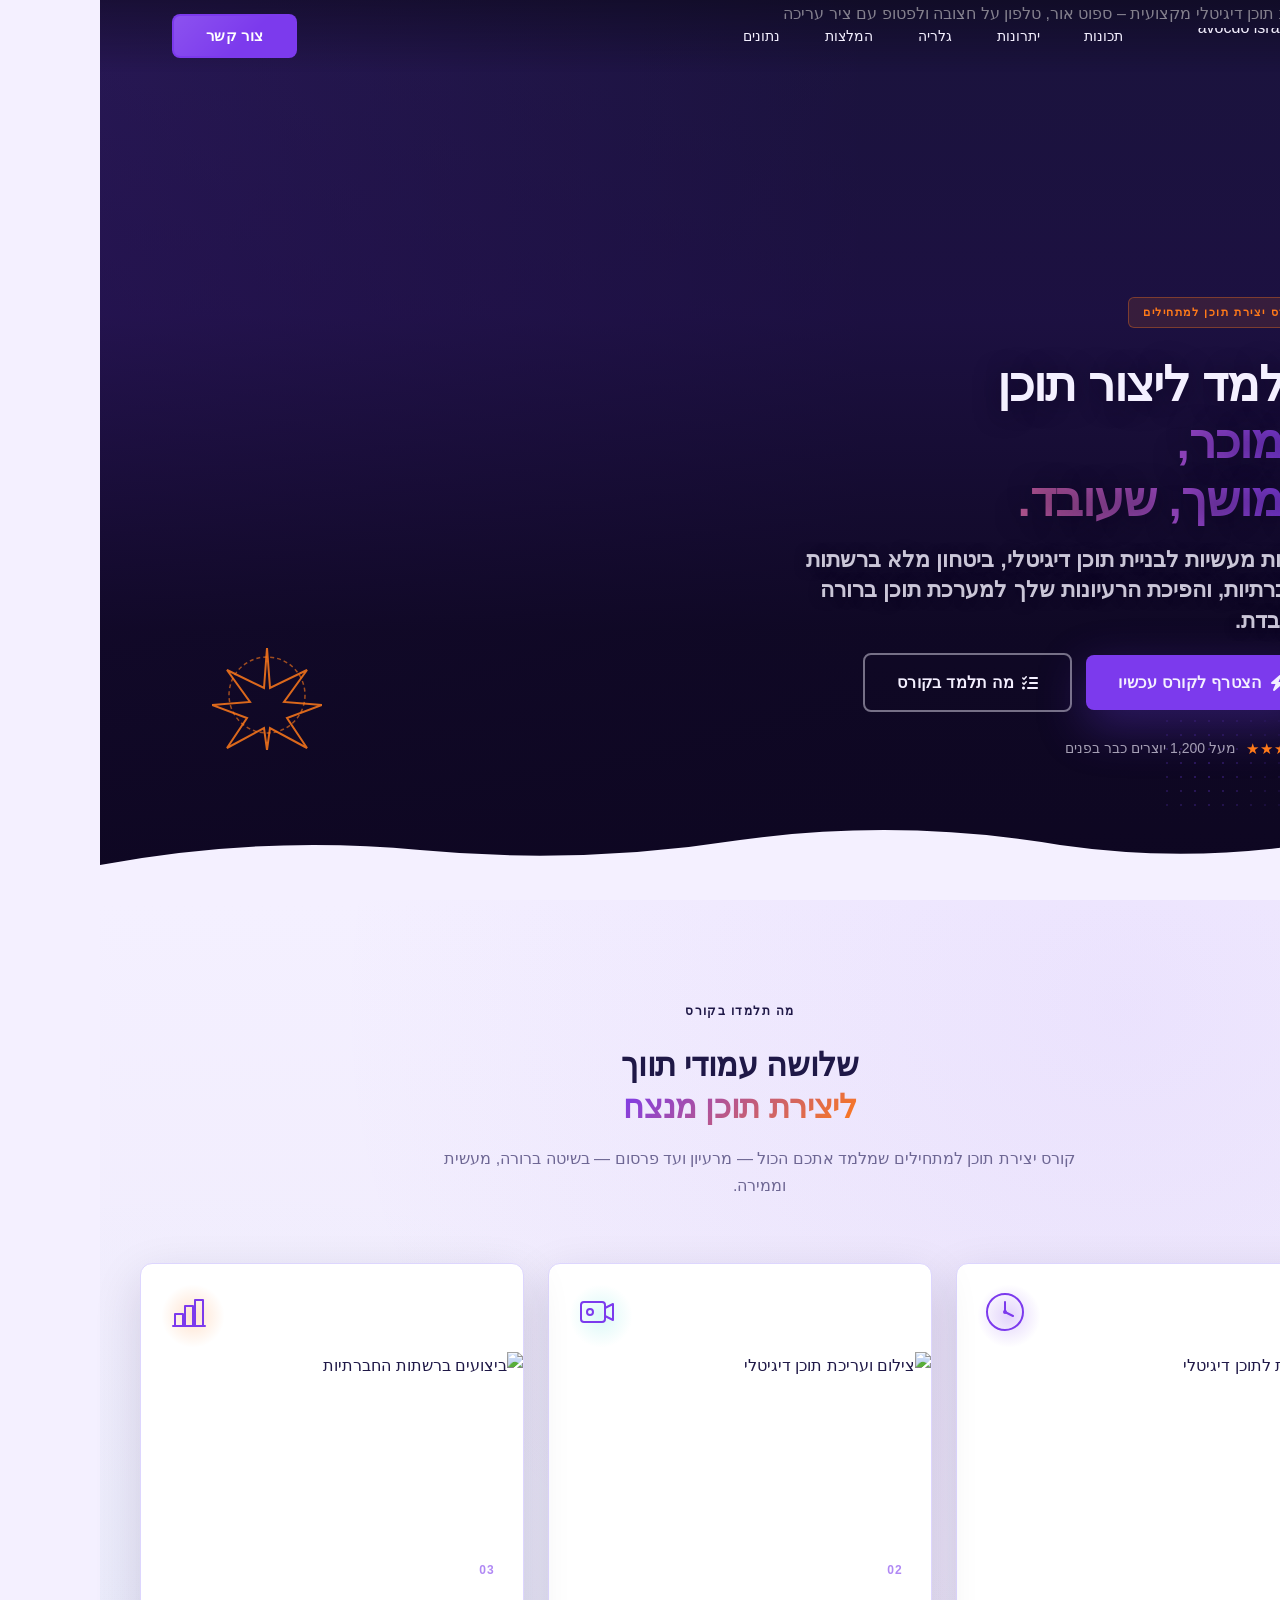
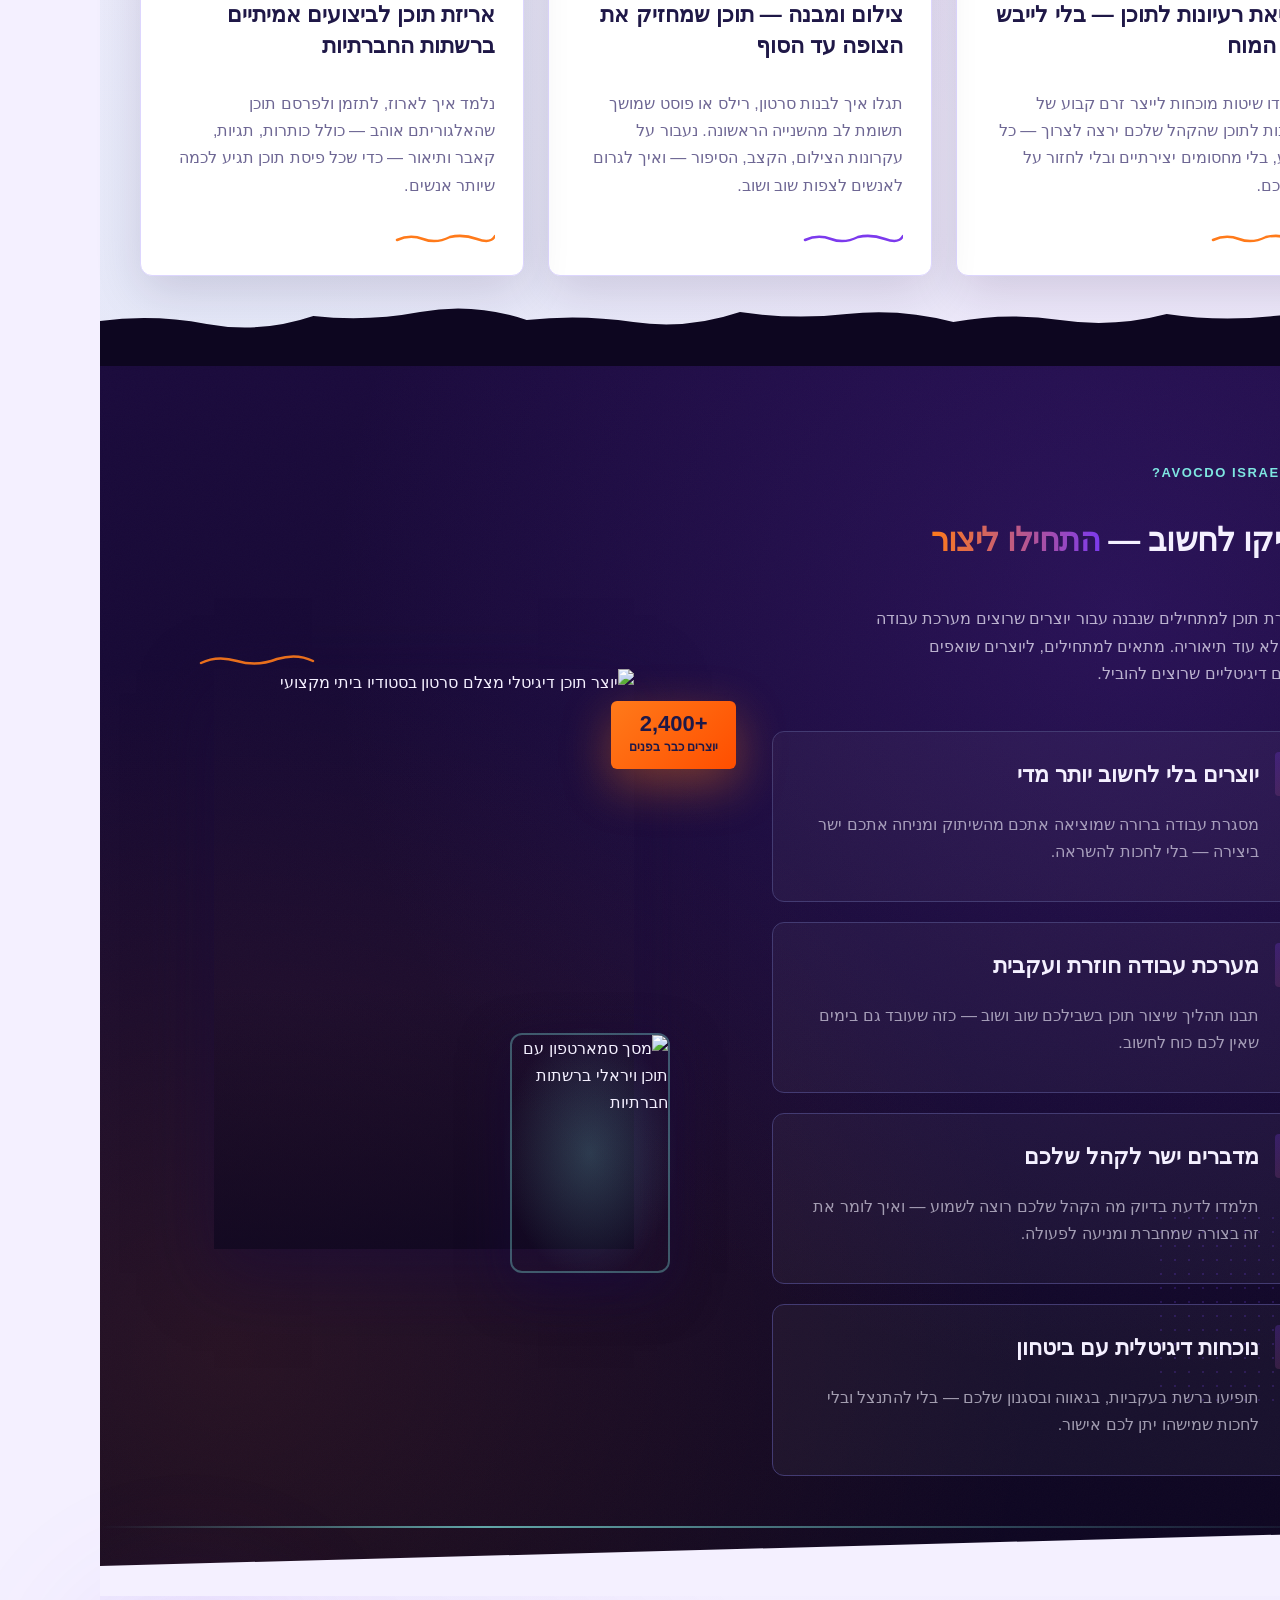
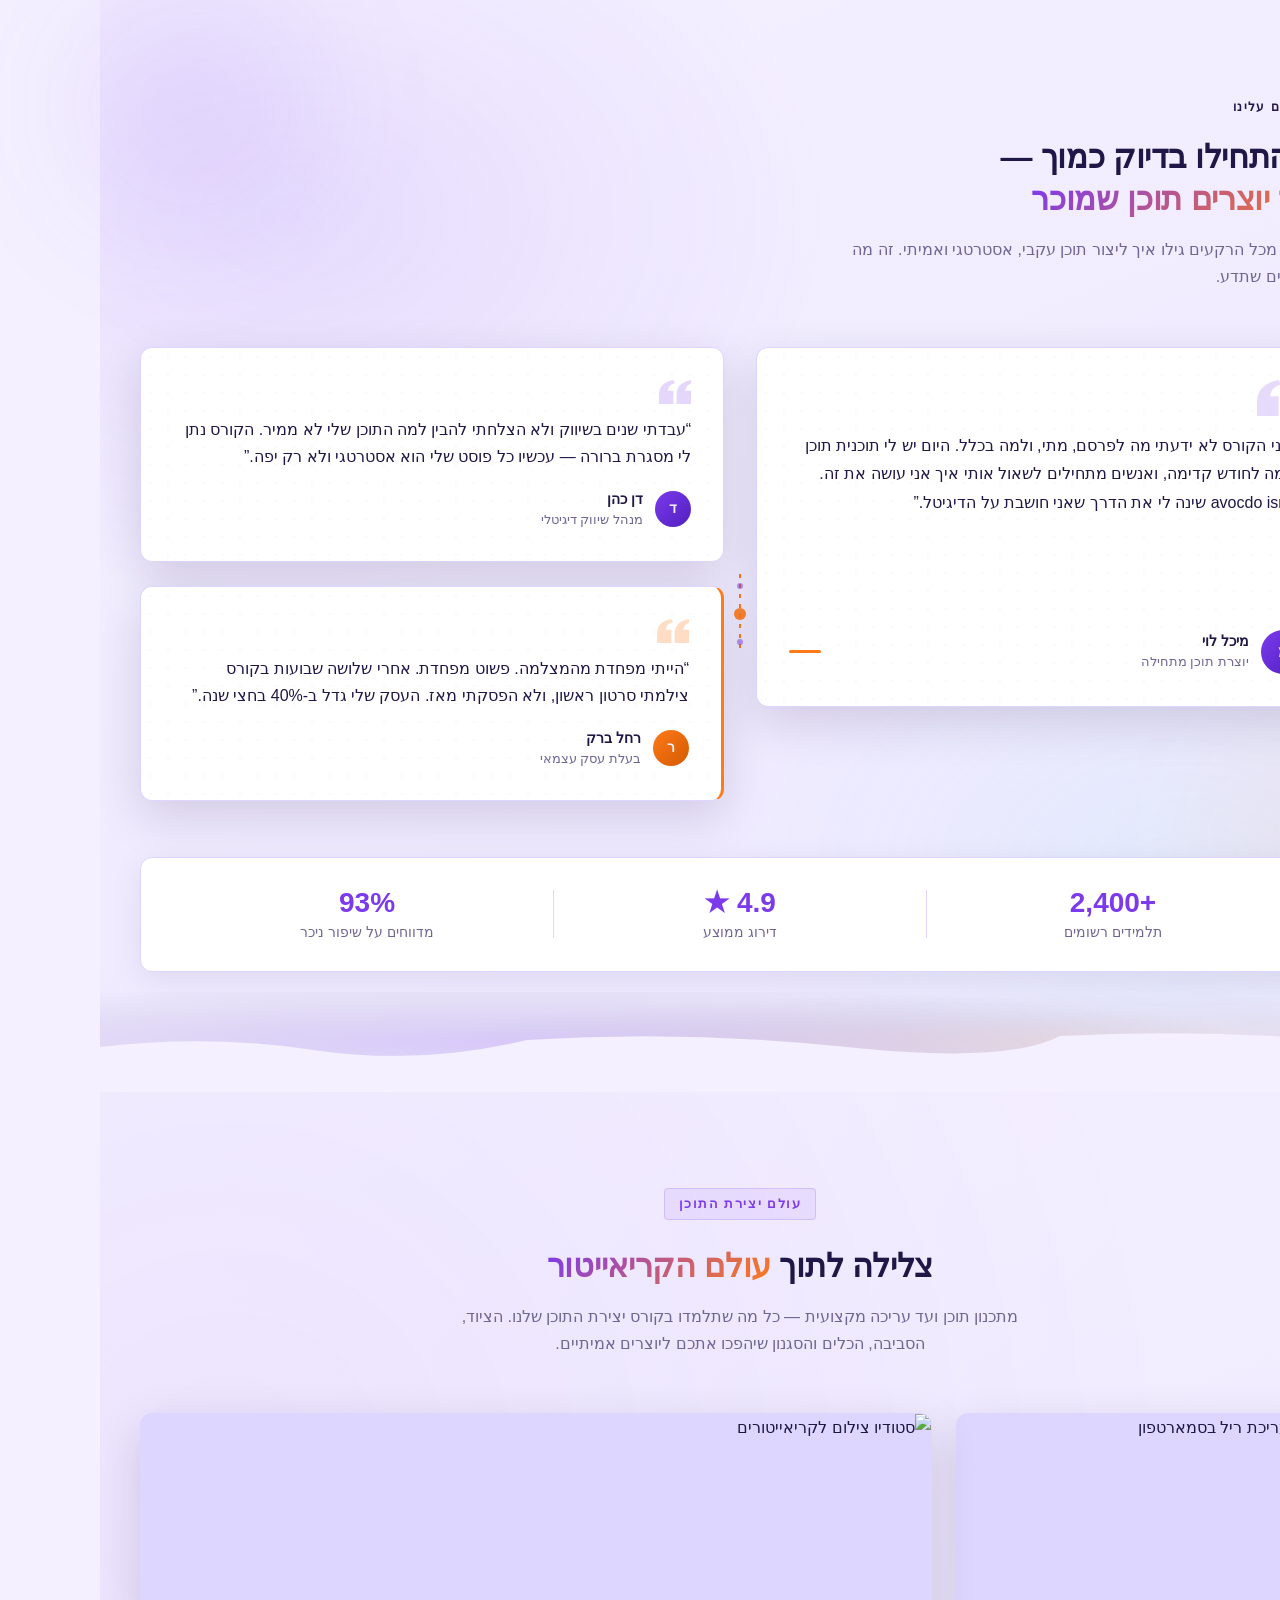
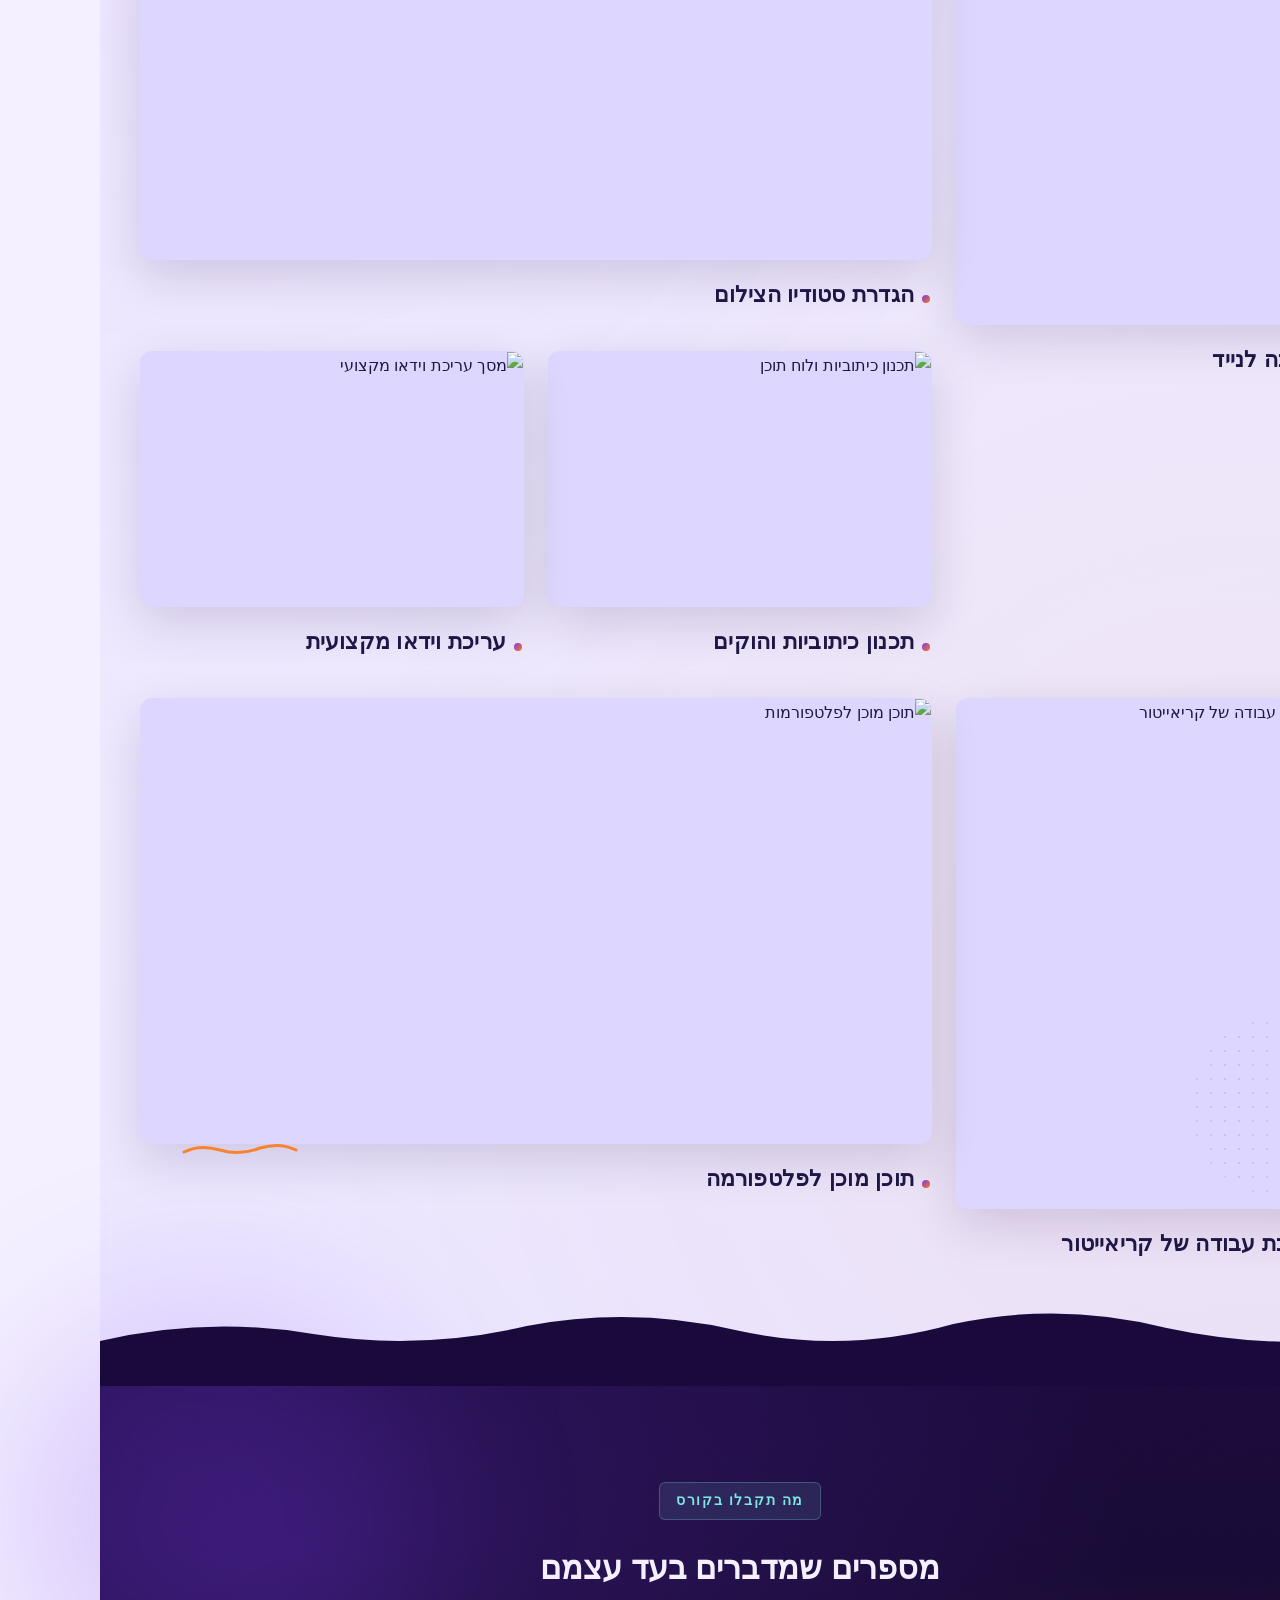
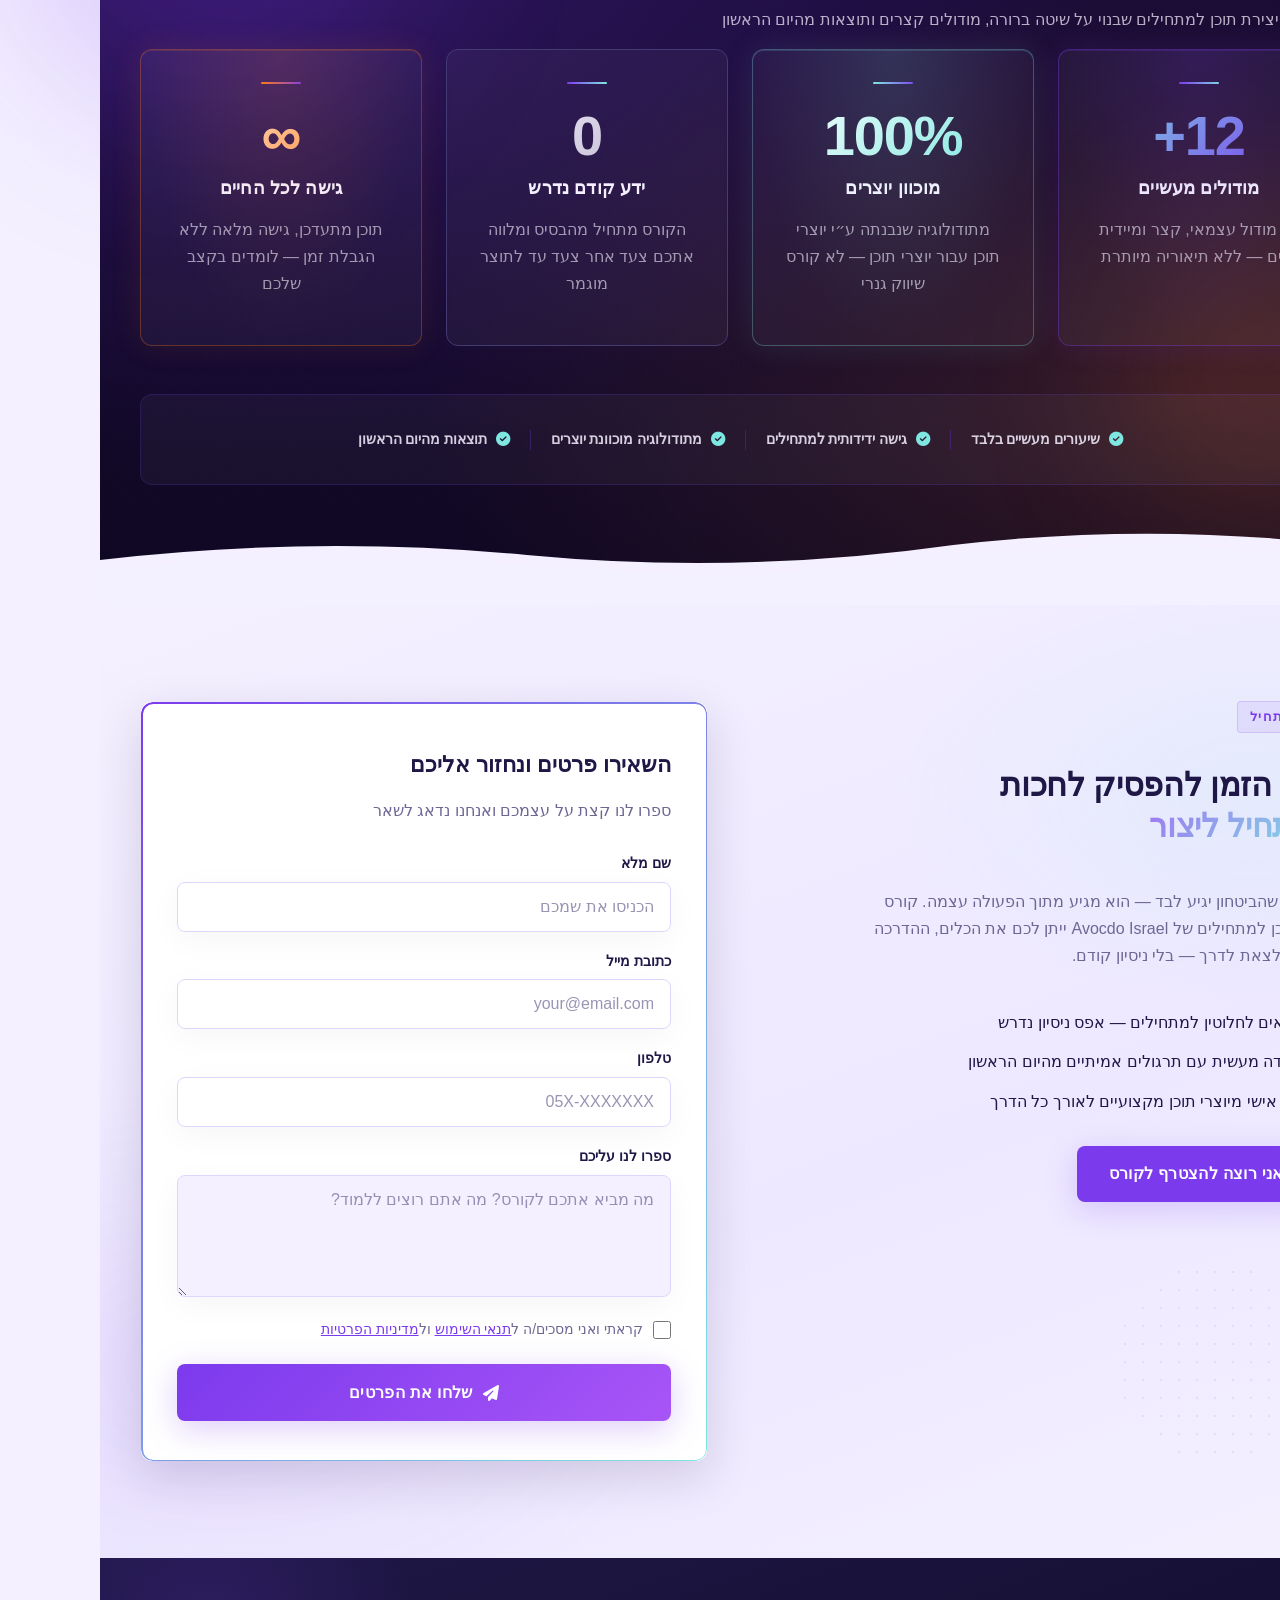
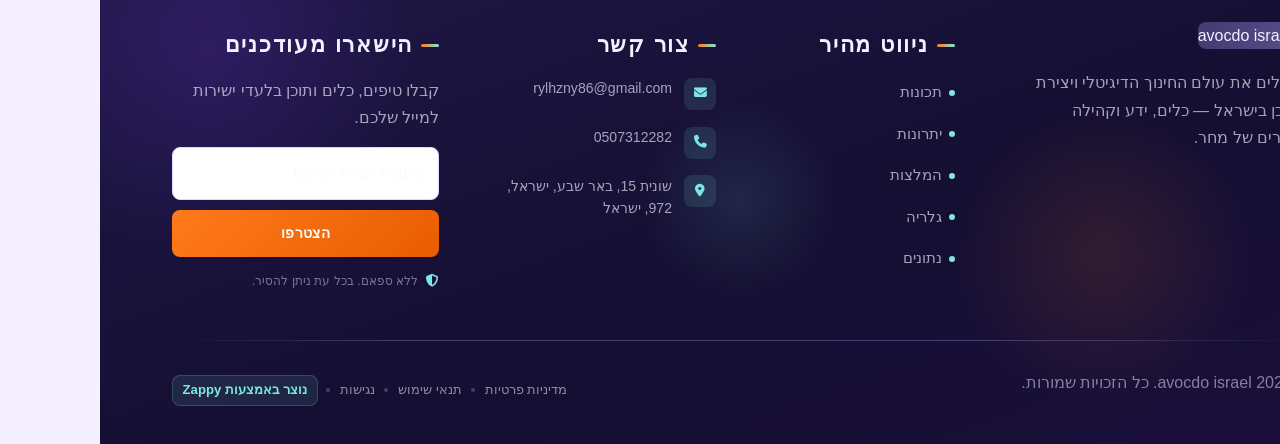
==== commit c25ef30e: "Background sync: Progressive GitHub Sync" ====
--- a/public/index.html
+++ b/public/index.html
@@ -1 +1 @@
-<!doctype html><html dir="rtl" lang="he"><head><meta charset="UTF-8"><meta content="width=device-width,initial-scale=1" name="viewport"><meta content="index, follow" name="robots"><title>קורס יצירת תוכן למתחילים — avocdo israel</title><meta content="An online sales website for a content creation course, aimed at teaching people how to create digital content. The business focuses on education in the digital " name="description"><meta content="קורס יצירת תוכן למתחילים, קורס שיווק דיגיטלי ישראל, יצירת תוכן, avocdo israel קורס תוכן" name="keywords"><link href="/assets/favicon.ico" rel="icon" type="image/x-icon"><link href="/assets/favicon-16x16.png" rel="icon" type="image/png" sizes="16x16"><link href="/assets/favicon-32x32.png" rel="icon" type="image/png" sizes="32x32"><link href="/assets/favicon-48x48.png" rel="icon" type="image/png" sizes="48x48"><link href="/assets/favicon-192x192.png" rel="icon" type="image/png" sizes="192x192"><link href="/assets/favicon-512x512.png" rel="icon" type="image/png" sizes="512x512"><link href="/assets/apple-touch-icon.png" rel="apple-touch-icon"><script>!function(){"use strict";var t="b3443f6c-2472-4045-ade2-e55602b2f045",e="https://api.zappy5.com/api/analytics/track",a=18e5,n=2592e6,o=!0,i=!0,r=!0;var s=function(){var e="zappy_visitor_"+t,a=null;try{if(a=localStorage.getItem(e)){var o=JSON.parse(a),i=Date.now();if(i-o.created<n)return o.lastSeen=i,localStorage.setItem(e,JSON.stringify(o)),o.id}}catch(t){console.warn("Zappy Analytics: LocalStorage not available")}var r="zv_"+Date.now()+"_"+Math.random().toString(36).substr(2,9);try{localStorage.setItem(e,JSON.stringify({id:r,created:Date.now(),lastSeen:Date.now()}))}catch(t){}return r}(),c=function(){var e="zappy_session_"+t,n=null;try{if(n=sessionStorage.getItem(e)){var o=JSON.parse(n),i=Date.now();if(i-o.timestamp<a)return o.timestamp=i,sessionStorage.setItem(e,JSON.stringify(o)),o.id}}catch(t){console.warn("Zappy Analytics: SessionStorage not available")}var r="zs_"+Date.now()+"_"+Math.random().toString(36).substr(2,9);try{sessionStorage.setItem(e,JSON.stringify({id:r,timestamp:Date.now()}))}catch(t){}return r}();function l(a,n){n=n||{};var o={website_id:t,event_type:a,page_path:window.location.pathname,referrer:document.referrer||"direct",visitor_id:s,session_id:c,metadata:n};if(navigator.sendBeacon){var i=new Blob([JSON.stringify(o)],{type:"application/json"});navigator.sendBeacon(e,i)}else fetch(e,{method:"POST",headers:{"Content-Type":"application/json"},body:JSON.stringify(o),keepalive:!0}).catch(function(t){console.warn("Zappy Analytics: Failed to track event",t)})}o&&l("pageview",{title:document.title,url:window.location.href}),i&&document.addEventListener("click",function(t){var e=t.target;if("BUTTON"===e.tagName||e.closest("button")){var a="BUTTON"===e.tagName?e:e.closest("button");l("click",{element:"button",text:a.textContent.trim().substring(0,100),id:a.id||null,class:a.className||null})}else if("A"===e.tagName||e.closest("a")){var n="A"===e.tagName?e:e.closest("a");l("navigation",{element:"link",text:n.textContent.trim().substring(0,100),href:n.href,external:n.hostname!==window.location.hostname})}},!0),r&&document.addEventListener("submit",function(t){var e=t.target;l("form_submit",{form_id:e.id||null,form_name:e.name||null,form_action:e.action||null,form_method:e.method||"GET"})},!0);var d=Date.now();window.addEventListener("beforeunload",function(){l("page_unload",{time_on_page:Math.floor((Date.now()-d)/1e3),page_path:window.location.pathname})}),window.zappyAnalytics={track:l,getVisitorId:function(){return s},getSessionId:function(){return c}}}()</script><meta content="קורס יצירת תוכן למתחילים — avocdo israel" property="og:title"><meta content="An online sales website for a content creation course, aimed at teaching people how to create digital content. The business focuses on education in the digital " property="og:description"><meta content="summary_large_image" name="twitter:card"><meta content="קורס יצירת תוכן למתחילים — avocdo israel" name="twitter:title"><meta content="An online sales website for a content creation course, aimed at teaching people how to create digital content. The business focuses on education in the digital " name="twitter:description"><script type="application/ld+json">{"@context":"https://schema.org","@graph":[{"@type":"Organization","@id":"https://avocdo-israel.zappy5.app#organization","name":"avocdo israel","url":"https://avocdo-israel.zappy5.app","description":"An online sales website for a content creation course, aimed at teaching people how to create digital content. The business focuses on education in the digital content space, likely targeting aspiring creators, marketers, or entrepreneurs who want to develop their content creation skills."},{"@type":"WebSite","@id":"https://avocdo-israel.zappy5.app#website","url":"https://avocdo-israel.zappy5.app","name":"avocdo israel","publisher":{"@id":"https://avocdo-israel.zappy5.app#organization"}},{"@type":"ContactPage","@id":"https://avocdo-israel.zappy5.app#contactpage","url":"https://avocdo-israel.zappy5.app","name":"קורס יצירת תוכן למתחילים — avocdo israel","mainEntity":{"@id":"https://avocdo-israel.zappy5.app#organization"},"potentialAction":{"@type":"CommunicateAction","target":{"@type":"EntryPoint","urlTemplate":"https://avocdo-israel.zappy5.app/api/email/contact-form","actionPlatform":["http/method=POST"],"contentType":"application/json"},"instrument":[{"@type":"PropertyValue","name":"name","propertyID":"text","valueRequired":true,"description":"הכניסו את שמכם"},{"@type":"PropertyValue","name":"email","propertyID":"email","valueRequired":true,"description":"your@email.com"},{"@type":"PropertyValue","name":"phone","propertyID":"tel","valueRequired":false,"description":"05X-XXXXXXX"},{"@type":"PropertyValue","name":"message","propertyID":"textarea","valueRequired":false,"description":"מה מביא אתכם לקורס? מה אתם רוצים ללמוד?"},{"@type":"PropertyValue","name":"privacy_consent","propertyID":"checkbox","valueRequired":true}]}}]}</script><meta content="website" property="og:type"><meta content="he_IL" property="og:locale"><link href="https://cdnjs.cloudflare.com/ajax/libs/font-awesome/6.4.0/css/all.min.css" rel="stylesheet"><link href="/assets/favicon.ico" rel="icon" type="image/x-icon"><link href="/assets/favicon-16x16.png" rel="icon" type="image/png" sizes="16x16"><link href="/assets/favicon-32x32.png" rel="icon" type="image/png" sizes="32x32"><link href="/assets/favicon-48x48.png" rel="icon" type="image/png" sizes="48x48"><link href="/assets/favicon-192x192.png" rel="icon" type="image/png" sizes="192x192"><link href="/assets/favicon-512x512.png" rel="icon" type="image/png" sizes="512x512"><link href="/assets/apple-touch-icon.png" rel="apple-touch-icon"><link href="https://cdn.jsdelivr.net/npm/vanilla-cookieconsent@3/dist/cookieconsent.css" rel="stylesheet"><script src="https://cdn.jsdelivr.net/npm/vanilla-cookieconsent@3/dist/cookieconsent.umd.js"></script><script src="https://cdn.jsdelivr.net/gh/mickidum/acc_toolbar/acctoolbar/acctoolbar.min.js"></script><link href="/styles.css" rel="stylesheet"><style id="zappy-dropdown-submenu-styles">#navMenu li:has(.sub-menu),.nav-menu li:has(.sub-menu),.navbar li:has(.sub-menu),nav li:has(.sub-menu){position:relative}#navMenu .sub-menu,.nav-menu .sub-menu,.navbar .sub-menu,nav .sub-menu{display:block!important;position:absolute!important;top:100%;left:0;min-width:220px;background:#fff;border-radius:8px;box-shadow:0 8px 25px rgba(0,0,0,.15);padding:8px 0;opacity:0;visibility:hidden;transform:translateY(10px);transition:all .3s ease;z-index:1000;list-style:none;pointer-events:none}#navMenu li:hover>.sub-menu,.nav-menu li:hover>.sub-menu,.navbar li:hover>.sub-menu,nav li:hover>.sub-menu{opacity:1!important;visibility:visible!important;transform:translateY(0)!important;pointer-events:auto!important}.sub-menu li{list-style:none;margin:0;padding:0}.sub-menu a{display:block!important;padding:10px 16px!important;color:var(--text-dark,#333)!important;font-weight:500;text-decoration:none;white-space:nowrap;transition:background-color .2s}.sub-menu .zappy-nav-child>a{padding-left:28px!important;font-size:.9em!important;opacity:.85!important}[dir=rtl] .sub-menu .zappy-nav-child>a,html[lang=ar] .sub-menu .zappy-nav-child>a,html[lang=he] .sub-menu .zappy-nav-child>a{padding-left:10px!important;padding-right:28px!important}.sub-menu .zappy-nav-parent>a{font-weight:600!important}.sub-menu a:hover{background-color:#f5f5f5}[dir=rtl] .nav-menu .sub-menu,[dir=rtl] .navbar .sub-menu,[dir=rtl] nav .sub-menu,html[lang=ar] .nav-menu .sub-menu,html[lang=ar] .navbar .sub-menu,html[lang=ar] nav .sub-menu,html[lang=he] .nav-menu .sub-menu,html[lang=he] .navbar .sub-menu,html[lang=he] nav .sub-menu{left:auto!important;right:0!important}.sub-menu:empty,.sub-menu:not(:has(li)):not(:has(> a)),.sub-menu:not(:has(li:not(.zappy-hidden-menu-item))):not(:has(> a)){display:none!important;opacity:0!important;visibility:hidden!important;pointer-events:none!important}li:has(.menu-group-title):hover>.sub-menu{opacity:1!important;visibility:visible!important;transform:translateY(0)!important;pointer-events:auto!important}#navMenu>li>.menu-group-title,.nav-menu>li>.menu-group-title{display:inline-block;padding:.5rem 1rem;cursor:default;user-select:none}@media (max-width:768px){#navMenu .sub-menu,.nav-menu .sub-menu,.navbar .sub-menu,nav .sub-menu{position:static!important;transform:none!important;box-shadow:none!important;background:0 0!important;max-height:0;overflow:hidden;opacity:0;visibility:hidden;transition:max-height .3s ease,opacity .3s ease;padding:0!important;border-radius:0!important}#navMenu .sub-menu.mobile-expanded,.nav-menu .sub-menu.mobile-expanded,.navbar .sub-menu.mobile-expanded{max-height:none!important;overflow-y:visible!important;opacity:1!important;visibility:visible!important;padding:8px 0 8px 16px!important}[dir=rtl] .sub-menu.mobile-expanded,html[lang=he] .sub-menu.mobile-expanded{padding:8px 16px 8px 0!important}#navMenu li:hover>.sub-menu,.nav-menu li:hover>.sub-menu,.navbar li:hover>.sub-menu,nav li:hover>.sub-menu{opacity:0;visibility:hidden;pointer-events:none}#navMenu li>.sub-menu.mobile-expanded,.nav-menu li>.sub-menu.mobile-expanded,.navbar li>.sub-menu.mobile-expanded,nav li>.sub-menu.mobile-expanded{opacity:1!important;visibility:visible!important;pointer-events:auto!important}#navMenu li:has(.sub-menu),.nav-menu li:has(.sub-menu),.navbar li:has(.sub-menu),nav li:has(.sub-menu){display:flex!important;flex-wrap:wrap!important;align-items:center!important;position:relative!important;min-height:44px!important}#navMenu li:has(.sub-menu)>a,.nav-menu li:has(.sub-menu)>a,.navbar li:has(.sub-menu)>a,nav li:has(.sub-menu)>a{flex:1!important;min-width:0!important}#navMenu li:has(.sub-menu)>.menu-group-title,.nav-menu li:has(.sub-menu)>.menu-group-title,.navbar li:has(.sub-menu)>.menu-group-title,nav li:has(.sub-menu)>.menu-group-title{flex:1!important;min-width:0!important;padding:0!important;line-height:inherit!important}#navMenu li:has(.sub-menu)>.sub-menu,.nav-menu li:has(.sub-menu)>.sub-menu,.navbar li:has(.sub-menu)>.sub-menu,nav li:has(.sub-menu)>.sub-menu{flex-basis:100%!important;width:100%!important}#navMenu li:has(.sub-menu)>a [class*=arrow],#navMenu li:has(.sub-menu)>a [class*=chevron],.nav-menu li:has(.sub-menu)>a .fa-angle-down,.nav-menu li:has(.sub-menu)>a .fa-chevron-down,.nav-menu li:has(.sub-menu)>a [class*=arrow],.nav-menu li:has(.sub-menu)>a [class*=chevron],nav li:has(.sub-menu)>a [class*=arrow],nav li:has(.sub-menu)>a [class*=chevron]{display:none!important;visibility:hidden!important}.mobile-submenu-toggle{display:flex!important;align-items:center!important;justify-content:center!important;width:44px!important;height:auto!important;background:0 0!important;border:none!important;cursor:pointer!important;color:var(--text-light)!important;position:static!important;flex-shrink:0!important;align-self:stretch!important;z-index:2!important;padding:0!important;margin:0!important}.mobile-submenu-toggle::after{content:''!important;width:0!important;height:0!important;border-left:6px solid transparent!important;border-right:6px solid transparent!important;border-top:7px solid currentColor!important;transition:transform .3s ease!important}.mobile-submenu-toggle.expanded::after{transform:rotate(180deg)!important}.sub-menu a{padding:10px 0!important;display:block!important;color:var(--text-light)!important;white-space:normal!important}.sub-menu .zappy-nav-child>a{padding-left:28px!important;font-size:.9em!important;opacity:.85!important}[dir=rtl] .sub-menu .zappy-nav-child>a,html[lang=ar] .sub-menu .zappy-nav-child>a,html[lang=he] .sub-menu .zappy-nav-child>a{padding-left:0!important;padding-right:28px!important}.sub-menu .zappy-nav-parent>a{font-weight:600!important}#navMenu.active,.nav-menu.active{max-width:100vw!important;overflow-x:hidden!important;box-sizing:border-box!important}.navbar .sub-menu li a,.zappy-products-dropdown .sub-menu a,nav.navbar .sub-menu li a{color:var(--text-light)!important}}@media (min-width:769px){.mobile-submenu-toggle{display:none!important}}</style><style id="zappy-widget-visibility">html[dir=rtl] .whatsapp-float{right:20px!important;left:auto!important}html:not([dir]) .whatsapp-float,html[dir=ltr] .whatsapp-float{left:20px!important;right:auto!important}html[dir=rtl] #mic-access-tool-general-button,html[dir=rtl] #mic-init-access-tool #mic-access-tool-general-button,html[dir=rtl] #mic-init-access-tool .mic-access-tool-general-button,html[dir=rtl] ._access-icon,html[dir=rtl] .mic-access-tool-general-button{left:20px!important;right:auto!important}html:not([dir]) #mic-access-tool-general-button,html:not([dir]) #mic-init-access-tool #mic-access-tool-general-button,html:not([dir]) #mic-init-access-tool .mic-access-tool-general-button,html:not([dir]) ._access-icon,html:not([dir]) .mic-access-tool-general-button,html[dir=ltr] #mic-access-tool-general-button,html[dir=ltr] #mic-init-access-tool #mic-access-tool-general-button,html[dir=ltr] #mic-init-access-tool .mic-access-tool-general-button,html[dir=ltr] ._access-icon,html[dir=ltr] .mic-access-tool-general-button{right:20px!important;left:auto!important}@media (max-width:768px){.whatsapp-float{display:flex!important}}@media (min-width:769px){.whatsapp-float{display:flex!important}}@media (max-width:768px){#mic-access-tool-general-button,#mic-init-access-tool #mic-access-tool-general-button,#mic-init-access-tool .mic-access-tool-general-button,._access-icon,.mic-access-tool-general-button{display:flex!important;visibility:visible!important;opacity:1!important;pointer-events:auto!important}#mic-access-tool-box.opened-mic-access-tool,#mic-init-access-tool #mic-access-tool-box.opened-mic-access-tool,.mic-access-tool-box.opened-mic-access-tool{visibility:visible!important;opacity:1!important;pointer-events:auto!important}}@media (min-width:769px){#mic-access-tool-general-button,#mic-init-access-tool #mic-access-tool-general-button,#mic-init-access-tool .mic-access-tool-general-button,._access-icon,.mic-access-tool-general-button{display:flex!important;visibility:visible!important;opacity:1!important;pointer-events:auto!important}#mic-access-tool-box.opened-mic-access-tool,#mic-init-access-tool #mic-access-tool-box.opened-mic-access-tool,.mic-access-tool-box.opened-mic-access-tool{visibility:visible!important;opacity:1!important;pointer-events:auto!important}}</style></head><body><nav class="navbar" dir="rtl"><button class="mobile-toggle" aria-label="Menu" id="mobileToggle"><svg viewBox="0 0 24 24" fill="none" height="24" width="24" class="hamburger-icon"><path d="M3 12h18M3 6h18M3 18h18" stroke="currentColor" stroke-width="2" stroke-linecap="round"></path></svg> <svg viewBox="0 0 24 24" fill="none" height="24" width="24" style="display:none" class="close-icon"><path d="M18 6L6 18M6 6l12 12" stroke="currentColor" stroke-width="2" stroke-linecap="round"></path></svg></button> <button class="phone-header-btn" aria-label="Call" data-phone=""><svg viewBox="0 0 24 24" fill="currentColor" height="20" width="20"><path d="M22 16.92v3a2 2 0 0 1-2.18 2 19.79 19.79 0 0 1-8.63-3.07 19.5 19.5 0 0 1-6-6 19.79 19.79 0 0 1-3.07-8.67A2 2 0 0 1 4.11 2h3a2 2 0 0 1 2 1.72 12.84 12.84 0 0 0 .7 2.81 2 2 0 0 1-.45 2.11L8.09 9.91a16 16 0 0 0 6 6l1.27-1.27a2 2 0 0 1 2.11-.45 12.84 12.84 0 0 0 2.81.7A2 2 0 0 1 22 16.92z"></path></svg></button><div class="nav-container"><div class="nav-right-group"><div class="nav-brand"><a href="/" class="logo-link"><img alt="avocdo israel" src="/assets/avocdo-israel-logo.webp" class="logo"></a></div><ul class="nav-menu" id="navMenu"><li><a href="#features">תכונות</a></li><li><a href="#benefits">יתרונות</a></li><li><a href="#showcase">גלריה</a></li><li><a href="#testimonials">המלצות</a></li><li><a href="#stats">נתונים</a></li></ul></div><div class="nav-cta-container"><li class="nav-cta-item"><a href="#contact" class="nav-cta-btn">צור קשר</a></li></div></div></nav><script>window.addEventListener("load",function(){const e=document.querySelector(".navbar, nav, header");if(!e)return void console.log("[Navbar] Navbar element not found");let t=document.getElementById("mobileToggle")||document.querySelector(".mobile-toggle")||document.querySelector(".hamburger")||document.querySelector(".hamburger-menu")||document.querySelector(".menu-toggle")||document.querySelector(".burger-menu")||document.querySelector('[aria-label="Menu"]')||document.querySelector('[aria-label="תפריט"]');const o=document.querySelector(".phone-header-btn"),n=window.getComputedStyle(e);let r=n.backgroundColor;if(console.log("[Navbar] Initial navbar background:",r),"transparent"===r||"rgba(0, 0, 0, 0)"===r||r.startsWith("rgba")&&r.includes(", 0)")){const e=n.backgroundImage;if(e&&"none"!==e)console.log("[Navbar] Navbar has background image/gradient, using dark text"),r="rgb(240, 240, 240)";else{const e=window.getComputedStyle(document.body).backgroundColor;console.log("[Navbar] Navbar transparent, using body background:",e),r=e}}const i=r.match(/\d+/g);if(i&&i.length>=3){const e=(.299*parseInt(i[0])+.587*parseInt(i[1])+.114*parseInt(i[2]))/255;console.log("[Navbar] Mobile button colors preserved from Claude CSS (luminance:",e.toFixed(2)+")");const n=document.createElement("style");n.id="zappy-mobile-nav-fix";document.documentElement.lang;document.documentElement.dir,n.textContent='\n        /* Hide mobile buttons on desktop, show only on mobile */\n        @media (min-width: 769px) {\n          .mobile-toggle,\n          .phone-header-btn {\n            display: none !important;\n          }\n        }\n        \n        /* Show and position mobile buttons correctly on mobile */\n        @media (max-width: 768px) {\n          .mobile-toggle,\n          .phone-header-btn {\n            position: absolute !important;\n            top: 0 !important;\n            bottom: 0 !important;\n            margin-top: auto !important;\n            margin-bottom: auto !important;\n            z-index: 1001 !important;\n            display: flex !important;\n            align-items: center !important;\n            justify-content: center !important;\n            width: 36px !important;\n            height: 36px !important;\n            border-radius: 50% !important;\n            border: none !important;\n            cursor: pointer !important;\n            padding: 6px !important;\n            background: none !important;\n            color: var(--nav-text, var(--text-light)) !important;\n            touch-action: manipulation !important;\n            -webkit-tap-highlight-color: transparent !important;\n          }\n          \n          /* LTR positioning (default): hamburger LEFT, phone RIGHT */\n          html:not([dir="rtl"]):not([lang="he"]):not([lang="ar"]) .mobile-toggle,\n          html[dir="ltr"] .mobile-toggle {\n            left: 12px !important;\n            right: auto !important;\n          }\n          html:not([dir="rtl"]):not([lang="he"]):not([lang="ar"]) .phone-header-btn,\n          html[dir="ltr"] .phone-header-btn {\n            right: 12px !important;\n            left: auto !important;\n          }\n          \n          /* RTL positioning: hamburger RIGHT, phone LEFT */\n          html[dir="rtl"] .mobile-toggle,\n          html[lang="he"] .mobile-toggle,\n          html[lang="ar"] .mobile-toggle {\n            right: 12px !important;\n            left: auto !important;\n          }\n          html[dir="rtl"] .phone-header-btn,\n          html[lang="he"] .phone-header-btn,\n          html[lang="ar"] .phone-header-btn {\n            left: 12px !important;\n            right: auto !important;\n          }\n          \n          /* CRITICAL: Ensure nav-container has min-height on mobile */\n          /* All children are positioned absolutely/fixed on mobile, so height:auto collapses to 0 */\n          .nav-container {\n            min-height: 70px !important;\n            position: relative !important;\n          }\n          \n          /* Ensure SVG icons are properly sized and inherit color */\n          .mobile-toggle svg,\n          .phone-header-btn svg {\n            width: 24px !important;\n            height: 24px !important;\n            /* Don\'t force display - let JavaScript control hamburger/close toggle */\n          }\n          \n          /* Reset nav-cta-container on mobile - remove desktop box-shadow/padding */\n          /* that creates a visible ghost box when CTA button is hidden */\n          .nav-cta-container {\n            box-shadow: none !important;\n            padding: 0 !important;\n          }\n          \n          /* Hide nav-cta-container entirely on mobile when there\'s no lang-switcher */\n          /* (only the CTA button is inside, and it\'s hidden on mobile) */\n          .nav-cta-container:not(:has(.lang-switcher)) {\n            display: none !important;\n          }\n          \n          /* CRITICAL: Prevent hero image fade gradient from bleeding over headline text */\n          /* The .image-fade-gradient has bottom: -30px (extends below parent) */\n          /* On mobile stacked layout, this overlaps the h1 text below the image */\n          .hero-image-column {\n            overflow: hidden !important;\n          }\n          .image-fade-gradient {\n            bottom: 0 !important;\n          }\n          \n          /* Hide desktop language switcher on mobile - hamburger menu handles it */\n          /* High specificity to override stored CSS */\n          .lang-switcher,\n          .nav-cta-container .lang-switcher,\n          .nav-container .lang-switcher,\n          .navbar .lang-switcher,\n          .navbar .nav-cta-container .lang-switcher {\n            display: none !important;\n          }\n        }\n      ';const r=document.getElementById("zappy-mobile-nav-fix");r&&r.remove(),document.head.appendChild(n),console.log("[Navbar] Critical CSS injected for mobile nav positioning");const a=window.innerWidth<=768;if(t){const e=t.querySelector(".hamburger-icon"),o=t.querySelector(".close-icon");e&&(e.style.setProperty("width","24px","important"),e.style.setProperty("height","24px","important"),e.style.setProperty("display","block","important")),o&&(o.style.setProperty("width","24px","important"),o.style.setProperty("height","24px","important"),o.style.setProperty("display","none","important")),a?(t.style.setProperty("position","absolute","important"),t.style.setProperty("top","0","important"),t.style.setProperty("bottom","0","important"),t.style.setProperty("margin-top","auto","important"),t.style.setProperty("margin-bottom","auto","important"),t.style.setProperty("z-index","1001","important"),t.style.removeProperty("left"),t.style.removeProperty("right"),console.log("[Navbar] Mobile toggle positioning applied (mobile viewport)")):(t.style.removeProperty("position"),t.style.removeProperty("top"),t.style.removeProperty("transform"),t.style.removeProperty("z-index"),t.style.removeProperty("left"),t.style.removeProperty("right"),console.log("[Navbar] Desktop viewport - cleared mobile toggle inline positioning"))}if(o){const e=o.querySelector("svg");e&&(e.style.width="24px",e.style.height="24px",e.setAttribute("width","24"),e.setAttribute("height","24")),a?(o.style.setProperty("position","absolute","important"),o.style.setProperty("top","0","important"),o.style.setProperty("bottom","0","important"),o.style.setProperty("margin-top","auto","important"),o.style.setProperty("margin-bottom","auto","important"),o.style.setProperty("z-index","1001","important"),o.style.removeProperty("left"),o.style.removeProperty("right"),console.log("[Navbar] Phone button positioning applied (mobile viewport)")):(o.style.removeProperty("position"),o.style.removeProperty("top"),o.style.removeProperty("transform"),o.style.removeProperty("z-index"),o.style.removeProperty("left"),o.style.removeProperty("right"),console.log("[Navbar] Desktop viewport - cleared phone button inline positioning"))}}else console.log("[Navbar] Could not parse background color:",r);t=document.getElementById("mobileToggle")||document.querySelector(".mobile-toggle")||document.querySelector(".hamburger")||document.querySelector(".hamburger-menu")||document.querySelector(".menu-toggle")||document.querySelector(".burger-menu")||document.querySelector('[aria-label="Menu"]')||document.querySelector('[aria-label="תפריט"]');const a=document.getElementById("navMenu")||document.querySelector(".nav-menu")||document.querySelector(".nav-links")||document.querySelector("nav ul:not(.submenu)");if(!t||!a)return void console.log("[Navbar] Mobile toggle or menu not found:",{toggle:!!t,menu:!!a});a.id||(a.id="navMenu"),console.log("[Navbar] Initializing mobile menu...");const l=t.cloneNode(!0);t.parentNode.replaceChild(l,t);var s=0;function p(e){var t=Date.now();t-s<300||(s=t,function(e){e.preventDefault(),e.stopPropagation();const t=l.querySelector(".hamburger-icon"),o=l.querySelector(".close-icon");a.classList.contains("active")?(a.classList.remove("active"),t&&t.style.setProperty("display","block","important"),o&&o.style.setProperty("display","none","important"),document.body.style.overflow="",console.log("[Navbar] Menu closed")):(a.classList.add("active"),t&&t.style.setProperty("display","none","important"),o&&o.style.setProperty("display","block","important"),document.body.style.overflow="hidden",console.log("[Navbar] Menu opened"))}(e))}l.addEventListener("click",p),l.addEventListener("touchend",p),a.querySelectorAll("a").forEach(function(e){e.addEventListener("click",function(){if("#"===this.getAttribute("href"))return;const e=l.querySelector(".hamburger-icon"),t=l.querySelector(".close-icon");a.classList.remove("active"),e&&e.style.setProperty("display","block","important"),t&&t.style.setProperty("display","none","important"),document.body.style.overflow="",console.log("[Navbar] Menu closed (link clicked)")})});var c=a.querySelectorAll(".dropdown-toggle");c.forEach(function(e){e.addEventListener("click",function(e){e.preventDefault(),e.stopPropagation();var t=this.closest(".nav-dropdown");t&&(t.parentNode.querySelectorAll(".nav-dropdown.open").forEach(function(e){e!==t&&e.classList.remove("open")}),t.classList.toggle("open"),console.log("[Navbar] Dropdown toggled:",t.classList.contains("open")?"open":"closed"))})}),document.addEventListener("click",function(e){e.target.closest(".nav-dropdown")||document.querySelectorAll(".nav-dropdown.open").forEach(function(e){e.classList.remove("open")})}),console.log("[Navbar] Dropdown handlers initialized for "+c.length+" dropdowns"),o&&o.addEventListener("click",function(){const e=document.querySelectorAll('a[href^="tel:"]'),t=e.length>0?e[0].getAttribute("href").replace("tel:",""):"[business_phone]";window.location.href="tel:"+t,console.log("[Navbar] Phone button clicked")}),console.log("[Navbar] Mobile menu initialized successfully")})</script><main><section class="index-hero-section" data-layout-spec="בית-hero" dir="rtl" data-hero-type="fullscreen-scrim"><div class="index-hero-bg"><img alt="סביבת יצירת תוכן דיגיטלי מקצועית – ספוט אור, טלפון על חצובה ולפטופ עם ציר עריכה" src="/assets/site-index-hero-image-1.webp" data-context="Cinematic digital creator studio environment: a young Israeli creator filming with a smartphone on a professional gimbal/tripod, soft studio ring light glowing, laptop open showing video editing timeline with colorful waveforms, social media content thumbnails visible on screen, warm ambient lighting with purple/violet color grading, dark moody atmosphere, shallow depth of field, professional creator workspace vibes, aspirational and energetic mood" data-placeholder="index-hero-image-1" height="700" width="1200" data-hero-bg="true"></div><div class="index-hero-scrim" aria-hidden="true"></div><div class="index-hero-star-badge" aria-hidden="true"><svg viewBox="0 0 110 110" xmlns="http://www.w3.org/2000/svg" aria-hidden="true" data-no-icon-edit="true" height="110" width="110"><g fill="none"><path d="M55 8 L58 48 L95 30 L72 62 L110 65 L75 78 L95 108 L58 88 L55 110 L52 88 L15 108 L35 78 L0 65 L38 62 L15 30 L52 48 Z" stroke="#FF7A1A" stroke-width="2" fill="none" opacity="0.85"></path><circle cx="55" cy="55" r="38" stroke="#FF7A1A" stroke-width="1.5" fill="none" opacity="0.6" stroke-dasharray="4 3"></circle><text fill="#FF7A1A" font-family="Heebo, sans-serif" font-size="7.5" font-weight="700" letter-spacing="3" opacity="0.9"><textPath href="#star-circle-path" startOffset="0%">יצירת תוכן • AVOCDO ISRAEL •</textPath></text><defs><path d="M55,17 a38,38 0 1,1 -0.01,0 Z" id="star-circle-path"></path></defs></g></svg></div><div class="index-hero-halftone" aria-hidden="true"></div><div class="index-hero-container"><div class="index-hero-content"><div class="index-hero-label">קורס יצירת תוכן למתחילים</div><h1 class="index-hero-h1">תלמד ליצור תוכן <span class="index-hero-highlight">שמוכר,<br>שמושך, שעובד.</span></h1><h3 class="index-hero-subtitle">שיטות מעשיות לבניית תוכן דיגיטלי, ביטחון מלא ברשתות החברתיות, והפיכת הרעיונות שלך למערכת תוכן ברורה שעובדת.</h3><div class="index-hero-ctas"><a href="#join" class="index-hero-btn-primary"><i class="fa-solid fa-bolt"></i> הצטרף לקורס עכשיו </a><a href="#curriculum" class="index-hero-btn-secondary"><i class="fa-solid fa-list-check"></i> מה תלמד בקורס</a></div><div class="index-hero-social-proof"><span class="index-hero-stars">★★★★★</span> <span>מעל 1,200 יוצרים כבר בפנים</span></div></div></div><div class="index-hero-divider-wrapper"><svg viewBox="0 0 1440 90" xmlns="http://www.w3.org/2000/svg" aria-hidden="true" data-no-icon-edit="true" preserveAspectRatio="none"><defs><linearGradient id="divider-grad" x1="0" x2="1" y1="0" y2="0"><stop offset="0%" stop-color="#F4F0FF"></stop><stop offset="100%" stop-color="#F4F0FF"></stop></linearGradient></defs><path d="M0,90 L0,55 Q180,25 360,40 Q540,55 720,30 Q900,8 1080,35 Q1260,58 1440,20 L1440,90 Z" fill="var(--bg-light)"></path></svg></div></section><section class="index-features-section" data-layout-spec="בית-features" dir="rtl" id="features"><div class="index-features-section__dot-spray" aria-hidden="true"></div><div class="index-features-section__container"><div class="index-features-section__intro"><span class="index-features-section__eyebrow">מה תלמדו בקורס</span><h2 class="index-features-section__title">שלושה עמודי תווך<br><span class="index-features-section__title-highlight">ליצירת תוכן מנצח</span></h2><p class="index-features-section__subtitle">קורס יצירת תוכן למתחילים שמלמד אתכם הכול — מרעיון ועד פרסום — בשיטה ברורה, מעשית וממירה.</p></div><div class="index-features-section__grid"><article class="index-features-section__card"><div class="index-features-section__card-icon-wrap"><div class="index-features-section__icon-glow"></div><svg viewBox="0 0 40 40" xmlns="http://www.w3.org/2000/svg" aria-hidden="true" fill="none" height="40" width="40" data-element-type="icon" data-icon-type="svg" class="index-features-section__icon"><circle cx="20" cy="20" r="18" stroke="currentColor" stroke-width="2"></circle><path d="M20 10 L20 20 L28 24" stroke="currentColor" stroke-width="2" stroke-linecap="round" stroke-linejoin="round"></path><circle cx="20" cy="20" r="2" fill="currentColor"></circle></svg></div><div class="index-features-section__card-img-wrap"><img alt="רעיונות לתוכן דיגיטלי" src="/assets/site-index-features-image-1.webp" data-context="A creative person brainstorming content ideas on a whiteboard or sticky notes, surrounded by social media icons and lightbulb moments, vibrant and energetic atmosphere for a digital content creation course in Israel" data-placeholder="index-features-image-1" height="220" width="400"></div><div class="index-features-section__card-body"><span class="index-features-section__card-number">01</span><h3 class="index-features-section__card-title">מציאת רעיונות לתוכן — בלי לייבש את המוח</h3><p class="index-features-section__card-text">תלמדו שיטות מוכחות לייצר זרם קבוע של רעיונות לתוכן שהקהל שלכם ירצה לצרוך — כל שבוע, בלי מחסומים יצירתיים ובלי לחזור על עצמכם.</p><svg viewBox="0 0 100 12" xmlns="http://www.w3.org/2000/svg" aria-hidden="true" data-no-icon-edit="true" fill="none" height="12" width="100" class="index-features-section__scribble"><path d="M2,9 Q15,3 28,8 T55,6 Q68,3 82,8 T100,5" stroke="#FF7A1A" stroke-width="2.5" stroke-linecap="round" fill="none"></path></svg></div></article><article class="index-features-section__card"><div class="index-features-section__card-icon-wrap"><div class="index-features-section__icon-glow index-features-section__icon-glow--accent"></div><svg viewBox="0 0 40 40" xmlns="http://www.w3.org/2000/svg" aria-hidden="true" fill="none" height="40" width="40" data-element-type="icon" data-icon-type="svg" class="index-features-section__icon"><rect height="20" width="24" rx="3" stroke="currentColor" stroke-width="2" x="4" y="10"></rect><path d="M28 16 L36 12 L36 28 L28 24" stroke="currentColor" stroke-width="2" stroke-linejoin="round"></path><circle cx="13" cy="20" r="3" stroke="currentColor" stroke-width="2"></circle></svg></div><div class="index-features-section__card-img-wrap"><img alt="צילום ועריכת תוכן דיגיטלי" src="/assets/site-index-features-image-2.webp" data-context="Young Israeli content creator filming a video with a smartphone on a tripod in a stylish home studio setup, ring light visible, professional yet approachable digital content creation environment" data-placeholder="index-features-image-2" height="220" width="400"></div><div class="index-features-section__card-body"><span class="index-features-section__card-number">02</span><h3 class="index-features-section__card-title">צילום ומבנה — תוכן שמחזיק את הצופה עד הסוף</h3><p class="index-features-section__card-text">תגלו איך לבנות סרטון, רילס או פוסט שמושך תשומת לב מהשנייה הראשונה. נעבור על עקרונות הצילום, הקצב, הסיפור — ואיך לגרום לאנשים לצפות שוב ושוב.</p><svg viewBox="0 0 100 12" xmlns="http://www.w3.org/2000/svg" aria-hidden="true" data-no-icon-edit="true" fill="none" height="12" width="100" class="index-features-section__scribble"><path d="M2,9 Q15,3 28,8 T55,6 Q68,3 82,8 T100,5" stroke="#7C3AED" stroke-width="2.5" stroke-linecap="round" fill="none"></path></svg></div></article><article class="index-features-section__card"><div class="index-features-section__card-icon-wrap"><div class="index-features-section__icon-glow index-features-section__icon-glow--secondary"></div><svg viewBox="0 0 40 40" xmlns="http://www.w3.org/2000/svg" aria-hidden="true" fill="none" height="40" width="40" data-element-type="icon" data-icon-type="svg" class="index-features-section__icon"><path d="M6 34 L6 22 L14 22 L14 34" stroke="currentColor" stroke-width="2" stroke-linejoin="round"></path><path d="M16 34 L16 14 L24 14 L24 34" stroke="currentColor" stroke-width="2" stroke-linejoin="round"></path><path d="M26 34 L26 8 L34 8 L34 34" stroke="currentColor" stroke-width="2" stroke-linejoin="round"></path><path d="M4 34 L36 34" stroke="currentColor" stroke-width="2" stroke-linecap="round"></path></svg></div><div class="index-features-section__card-img-wrap"><img alt="ביצועים ברשתות החברתיות" src="/assets/site-index-features-image-3.webp" data-context="Social media analytics dashboard on a phone screen showing growing follower counts, viral content metrics, Instagram and TikTok performance graphs for a digital content creator, vibrant and motivating visual" data-placeholder="index-features-image-3" height="220" width="400"></div><div class="index-features-section__card-body"><span class="index-features-section__card-number">03</span><h3 class="index-features-section__card-title">אריזת תוכן לביצועים אמיתיים ברשתות החברתיות</h3><p class="index-features-section__card-text">נלמד איך לארוז, לתזמן ולפרסם תוכן שהאלגוריתם אוהב — כולל כותרות, תגיות, קאבר ותיאור — כדי שכל פיסת תוכן תגיע לכמה שיותר אנשים.</p><svg viewBox="0 0 100 12" xmlns="http://www.w3.org/2000/svg" aria-hidden="true" data-no-icon-edit="true" fill="none" height="12" width="100" class="index-features-section__scribble"><path d="M2,9 Q15,3 28,8 T55,6 Q68,3 82,8 T100,5" stroke="#FF7A1A" stroke-width="2.5" stroke-linecap="round" fill="none"></path></svg></div></article></div></div><div class="index-features-section__divider-wrapper"><svg viewBox="0 0 1440 90" xmlns="http://www.w3.org/2000/svg" aria-hidden="true" data-no-icon-edit="true" preserveAspectRatio="none"><path d="M0,90 L0,45 Q60,38 120,48 T240,40 Q300,46 360,36 T480,44 Q540,38 600,46 T720,36 Q780,44 840,38 T960,46 Q1020,36 1080,44 T1200,38 Q1260,46 1320,40 T1440,46 L1440,90 Z" fill="#0D0620"></path></svg></div></section><section class="index-benefits-section" data-layout-spec="בית-benefits" dir="rtl" id="benefits"><div class="index-benefits-grain" aria-hidden="true"></div><div class="index-benefits-halftone" aria-hidden="true"></div><div class="index-benefits-container"><div class="index-benefits-content"><div class="index-benefits-label"><span class="index-benefits-label-dot"></span> <span>למה avocdo israel?</span></div><h2 class="index-benefits-heading">תפסיקו לחשוב — <span class="index-benefits-heading-highlight">התחילו ליצור</span></h2><p class="index-benefits-intro">קורס יצירת תוכן למתחילים שנבנה עבור יוצרים שרוצים מערכת עבודה אמיתית, לא עוד תיאוריה. מתאים למתחילים, ליוצרים שואפים ולמשווקים דיגיטליים שרוצים להוביל.</p><ul class="index-benefits-list"><li class="index-benefits-item"><div class="index-benefits-icon-wrap"><svg viewBox="0 0 22 22" xmlns="http://www.w3.org/2000/svg" aria-hidden="true" fill="none" height="22" width="22" data-element-type="icon" data-icon-type="svg"><path d="M11 2L13.09 8.26L20 9.27L15 14.14L16.18 21.02L11 17.77L5.82 21.02L7 14.14L2 9.27L8.91 8.26L11 2Z" stroke="currentColor" stroke-width="1.8" stroke-linejoin="round"></path></svg></div><div class="index-benefits-item-content"><h3 class="index-benefits-item-title">יוצרים בלי לחשוב יותר מדי</h3><p class="index-benefits-item-desc">מסגרת עבודה ברורה שמוציאה אתכם מהשיתוק ומניחה אתכם ישר ביצירה — בלי לחכות להשראה.</p></div></li><li class="index-benefits-item"><div class="index-benefits-icon-wrap"><svg viewBox="0 0 22 22" xmlns="http://www.w3.org/2000/svg" aria-hidden="true" fill="none" height="22" width="22" data-element-type="icon" data-icon-type="svg"><rect height="8" width="8" rx="1.5" stroke="currentColor" stroke-width="1.8" x="2" y="2"></rect><rect height="8" width="8" rx="1.5" stroke="currentColor" stroke-width="1.8" x="12" y="2"></rect><rect height="8" width="8" rx="1.5" stroke="currentColor" stroke-width="1.8" x="2" y="12"></rect><rect height="8" width="8" rx="1.5" stroke="currentColor" stroke-width="1.8" x="12" y="12"></rect></svg></div><div class="index-benefits-item-content"><h3 class="index-benefits-item-title">מערכת עבודה חוזרת ועקבית</h3><p class="index-benefits-item-desc">תבנו תהליך שיצור תוכן בשבילכם שוב ושוב — כזה שעובד גם בימים שאין לכם כוח לחשוב.</p></div></li><li class="index-benefits-item"><div class="index-benefits-icon-wrap"><svg viewBox="0 0 22 22" xmlns="http://www.w3.org/2000/svg" aria-hidden="true" fill="none" height="22" width="22" data-element-type="icon" data-icon-type="svg"><circle cx="11" cy="11" r="9" stroke="currentColor" stroke-width="1.8"></circle><path d="M8 11.5L10.5 14L14.5 9" stroke="currentColor" stroke-width="1.8" stroke-linecap="round" stroke-linejoin="round"></path></svg></div><div class="index-benefits-item-content"><h3 class="index-benefits-item-title">מדברים ישר לקהל שלכם</h3><p class="index-benefits-item-desc">תלמדו לדעת בדיוק מה הקהל שלכם רוצה לשמוע — ואיך לומר את זה בצורה שמחברת ומניעה לפעולה.</p></div></li><li class="index-benefits-item"><div class="index-benefits-icon-wrap"><svg viewBox="0 0 22 22" xmlns="http://www.w3.org/2000/svg" aria-hidden="true" fill="none" height="22" width="22" data-element-type="icon" data-icon-type="svg"><path d="M11 3V11L15 15" stroke="currentColor" stroke-width="1.8" stroke-linecap="round"></path><circle cx="11" cy="11" r="9" stroke="currentColor" stroke-width="1.8"></circle></svg></div><div class="index-benefits-item-content"><h3 class="index-benefits-item-title">נוכחות דיגיטלית עם ביטחון</h3><p class="index-benefits-item-desc">תופיעו ברשת בעקביות, בגאווה ובסגנון שלכם — בלי להתנצל ובלי לחכות שמישהו יתן לכם אישור.</p></div></li></ul></div><div class="index-benefits-imagery"><svg viewBox="0 0 120 18" xmlns="http://www.w3.org/2000/svg" aria-hidden="true" data-no-icon-edit="true" fill="none" class="index-benefits-scribble"><path d="M4 12 Q20 4 40 10 Q60 16 80 8 Q100 2 116 10" stroke="#FF7A1A" stroke-width="2.5" stroke-linecap="round" fill="none"></path></svg><div class="index-benefits-img-main-wrap"><img alt="יוצר תוכן דיגיטלי מצלם סרטון בסטודיו ביתי מקצועי" src="/assets/site-index-benefits-image-1.webp" data-context="A confident young Israeli content creator sitting at a modern desk with a ring light and smartphone on a tripod, recording a short-form video. The aesthetic is polished and editorial — warm studio lighting, vibrant colors, and a creator-culture vibe. The person looks engaged and professional, embodying the transformation from beginner to skilled digital content creator." data-placeholder="index-benefits-image-1" height="620" width="520" class="index-benefits-img-main"><div class="index-benefits-img-overlay" aria-hidden="true"></div><div class="index-benefits-img-phone-wrap"><img alt="מסך סמארטפון עם תוכן ויראלי ברשתות חברתיות" src="/assets/site-index-benefits-image-2.webp" data-context="A close-up of a smartphone screen showing a short-form vertical video (Reels/TikTok style) with high engagement metrics — likes, comments, shares visible. The screen glows with vibrant colors and the content on screen looks like a professional creator post. Dark background, neon-lit aesthetic, editorial feel." data-placeholder="index-benefits-image-2" height="280" width="180" class="index-benefits-img-phone"><div class="index-benefits-phone-glow" aria-hidden="true"></div></div></div><div class="index-benefits-stat-badge"><span class="index-benefits-stat-number">+2,400</span> <span class="index-benefits-stat-label">יוצרים כבר בפנים</span></div></div></div><div class="index-benefits-divider-wrapper"><div class="index-benefits-aqua-line" aria-hidden="true"></div><svg viewBox="0 0 1440 72" xmlns="http://www.w3.org/2000/svg" aria-hidden="true" data-no-icon-edit="true" preserveAspectRatio="none"><path d="M0,72 L0,42 L1440,8 L1440,72 Z" fill="var(--bg-light)"></path></svg></div></section><section class="index-testimonials-section" data-layout-spec="בית-testimonials" dir="rtl"><div class="its-blob its-blob-1" aria-hidden="true"></div><div class="its-blob its-blob-2" aria-hidden="true"></div><div class="its-container"><div class="its-intro"><span class="its-label">מה אומרים עלינו</span><h2 class="its-heading">הם התחילו בדיוק כמוך —<br><span class="its-heading-accent">וכבר יוצרים תוכן שמוכר</span></h2><p class="its-subheading">תלמידים מכל הרקעים גילו איך ליצור תוכן עקבי, אסטרטגי ואמיתי. זה מה שהם רוצים שתדע.</p></div><div class="its-grid"><article class="its-card its-card-large"><div class="its-quote-mark" aria-hidden="true"><svg viewBox="0 0 48 36" xmlns="http://www.w3.org/2000/svg" aria-hidden="true" data-no-icon-edit="true" fill="none" height="36" width="48"><path d="M0 36V22.5C0 10.074 7.2 2.7 21.6 0L24 4.5C17.4 6.3 13.8 10.2 13.2 16.2H21.6V36H0ZM26.4 36V22.5C26.4 10.074 33.6 2.7 48 0L50.4 4.5C43.8 6.3 40.2 10.2 39.6 16.2H48V36H26.4Z" fill="var(--primary)" opacity="0.18"></path></svg></div><blockquote class="its-quote">“לפני הקורס לא ידעתי מה לפרסם, מתי, ולמה בכלל. היום יש לי תוכנית תוכן שלמה לחודש קדימה, ואנשים מתחילים לשאול אותי איך אני עושה את זה. avocdo israel שינה לי את הדרך שאני חושבת על הדיגיטל.”</blockquote><footer class="its-card-footer"><div class="its-avatar" aria-hidden="true">מ</div><div class="its-author-info"><span class="its-author-name">מיכל לוי</span> <span class="its-author-role">יוצרת תוכן מתחילה</span></div><div class="its-orange-accent" aria-hidden="true"></div></footer><div class="its-card-texture" aria-hidden="true"></div></article><div class="its-pull-accent" aria-hidden="true"><svg viewBox="0 0 32 80" xmlns="http://www.w3.org/2000/svg" aria-hidden="true" data-no-icon-edit="true" fill="none" height="80" width="32"><line stroke="var(--secondary)" stroke-dasharray="4 6" stroke-width="2" x1="16" x2="16" y1="0" y2="80"></line><circle cx="16" cy="40" r="6" fill="var(--secondary)" opacity="0.9"></circle><circle cx="16" cy="12" r="3" fill="var(--primary)" opacity="0.5"></circle><circle cx="16" cy="68" r="3" fill="var(--primary)" opacity="0.5"></circle></svg></div><div class="its-stacked"><article class="its-card its-card-small"><div class="its-quote-mark its-quote-mark-sm" aria-hidden="true"><svg viewBox="0 0 48 36" xmlns="http://www.w3.org/2000/svg" aria-hidden="true" data-no-icon-edit="true" fill="none" height="24" width="32"><path d="M0 36V22.5C0 10.074 7.2 2.7 21.6 0L24 4.5C17.4 6.3 13.8 10.2 13.2 16.2H21.6V36H0ZM26.4 36V22.5C26.4 10.074 33.6 2.7 48 0L50.4 4.5C43.8 6.3 40.2 10.2 39.6 16.2H48V36H26.4Z" fill="var(--primary)" opacity="0.2"></path></svg></div><blockquote class="its-quote its-quote-sm">“עבדתי שנים בשיווק ולא הצלחתי להבין למה התוכן שלי לא ממיר. הקורס נתן לי מסגרת ברורה — עכשיו כל פוסט שלי הוא אסטרטגי ולא רק יפה.”</blockquote><footer class="its-card-footer"><div class="its-avatar its-avatar-sm" aria-hidden="true">ד</div><div class="its-author-info"><span class="its-author-name">דן כהן</span> <span class="its-author-role">מנהל שיווק דיגיטלי</span></div></footer><div class="its-card-texture" aria-hidden="true"></div></article><article class="its-card its-card-small its-card-accent-border"><div class="its-quote-mark its-quote-mark-sm" aria-hidden="true"><svg viewBox="0 0 48 36" xmlns="http://www.w3.org/2000/svg" aria-hidden="true" data-no-icon-edit="true" fill="none" height="24" width="32"><path d="M0 36V22.5C0 10.074 7.2 2.7 21.6 0L24 4.5C17.4 6.3 13.8 10.2 13.2 16.2H21.6V36H0ZM26.4 36V22.5C26.4 10.074 33.6 2.7 48 0L50.4 4.5C43.8 6.3 40.2 10.2 39.6 16.2H48V36H26.4Z" fill="var(--secondary)" opacity="0.25"></path></svg></div><blockquote class="its-quote its-quote-sm">“הייתי מפחדת מהמצלמה. פשוט מפחדת. אחרי שלושה שבועות בקורס צילמתי סרטון ראשון, ולא הפסקתי מאז. העסק שלי גדל ב-40% בחצי שנה.”</blockquote><footer class="its-card-footer"><div class="its-avatar its-avatar-sm its-avatar-orange" aria-hidden="true">ר</div><div class="its-author-info"><span class="its-author-name">רחל ברק</span> <span class="its-author-role">בעלת עסק עצמאי</span></div></footer><div class="its-card-texture" aria-hidden="true"></div></article></div></div><div class="its-proof-bar"><div class="its-proof-item"><span class="its-proof-number">+2,400</span> <span class="its-proof-label">תלמידים רשומים</span></div><div class="its-proof-divider" aria-hidden="true"></div><div class="its-proof-item"><span class="its-proof-number">4.9 ★</span> <span class="its-proof-label">דירוג ממוצע</span></div><div class="its-proof-divider" aria-hidden="true"></div><div class="its-proof-item"><span class="its-proof-number">93%</span> <span class="its-proof-label">מדווחים על שיפור ניכר</span></div></div></div><div class="its-divider-wrapper"><svg viewBox="0 0 1200 100" xmlns="http://www.w3.org/2000/svg" aria-hidden="true" data-no-icon-edit="true" preserveAspectRatio="none"><defs><radialGradient cx="30%" cy="50%" id="its-blob-grad-a" r="60%"><stop offset="0%" stop-color="#7C3AED" stop-opacity="0.18"></stop><stop offset="100%" stop-color="#1F1847" stop-opacity="0"></stop></radialGradient><radialGradient cx="75%" cy="50%" id="its-blob-grad-b" r="50%"><stop offset="0%" stop-color="#FF7A1A" stop-opacity="0.10"></stop><stop offset="100%" stop-color="#1F1847" stop-opacity="0"></stop></radialGradient></defs><rect height="100" width="1200" fill="url(#its-blob-grad-a)"></rect><rect height="100" width="1200" fill="url(#its-blob-grad-b)"></rect><path d="M0,100 L0,55 Q100,42 200,58 T400,48 Q550,38 700,55 T900,44 Q1050,36 1200,52 L1200,100 Z" fill="#F4F0FF"></path></svg></div></section><section class="index-showcase-section" data-layout-spec="בית-showcase" dir="rtl" id="showcase"><div class="showcase-container"><div class="showcase-header"><span class="showcase-eyebrow">עולם יצירת התוכן</span><h2 class="showcase-title">צלילה לתוך <span class="showcase-title-accent">עולם הקריאייטור</span></h2><p class="showcase-subtitle">מתכנון תוכן ועד עריכה מקצועית — כל מה שתלמדו בקורס יצירת התוכן שלנו. הציוד, הסביבה, הכלים והסגנון שיהפכו אתכם ליוצרים אמיתיים.</p></div><div class="showcase-grid"><article class="showcase-tile showcase-tile--tall"><div class="tile-image-wrap"><img alt="מסך עריכת ריל בסמארטפון" src="/assets/site-index-showcase-image-1.webp" data-context="A modern smartphone screen displaying an Instagram Reels or TikTok editing interface, showing a vertical video being edited with text overlays, stickers, and timeline controls. Vibrant, colorful UI on a sleek phone held in hand. Bright studio lighting, creative digital content creation vibe." data-placeholder="index-showcase-image-1" height="800" width="600"></div><div class="tile-caption"><span class="tile-accent-dot"></span><h3 class="tile-label">עריכה לנייד</h3></div></article><article class="showcase-tile showcase-tile--wide"><div class="tile-image-wrap"><img alt="סטודיו צילום לקריאייטורים" src="/assets/site-index-showcase-image-2.webp" data-context="A professional filming setup for content creation: a ring light, a DSLR or mirrorless camera on a tripod, a softbox, and a clean white or pastel background. The setup looks polished and aspirational, suited for YouTube or social media content creators. Warm studio lighting." data-placeholder="index-showcase-image-2" height="450" width="800"></div><div class="tile-caption"><span class="tile-accent-dot"></span><h3 class="tile-label">הגדרת סטודיו הצילום</h3></div></article><article class="showcase-tile"><div class="tile-image-wrap"><img alt="תכנון כיתוביות ולוח תוכן" src="/assets/site-index-showcase-image-3.webp" data-context="A flat-lay of a content planning notebook open on a wooden desk, with hand-written caption ideas, hook phrases, and a content calendar. Alongside it: a pen, sticky notes, and a phone showing social media analytics. Organized, creative, editorial feel." data-placeholder="index-showcase-image-3" height="400" width="600"></div><div class="tile-caption"><span class="tile-accent-dot"></span><h3 class="tile-label">תכנון כיתוביות והוקים</h3></div></article><article class="showcase-tile"><div class="tile-image-wrap"><img alt="מסך עריכת וידאו מקצועי" src="/assets/site-index-showcase-image-4.webp" data-context="A laptop screen showing a professional video editing software (like Adobe Premiere Pro or CapCut) with a timeline, color grading panel, and a social media video being edited. The workspace is clean and modern with a dark UI. Digital content creation professional environment." data-placeholder="index-showcase-image-4" height="400" width="600"></div><div class="tile-caption"><span class="tile-accent-dot"></span><h3 class="tile-label">עריכת וידאו מקצועית</h3></div></article><article class="showcase-tile showcase-tile--tall"><div class="tile-image-wrap"><img alt="סביבת עבודה של קריאייטור" src="/assets/site-index-showcase-image-5.webp" data-context="A young Israeli content creator sitting at a stylish desk workspace with a computer monitor, ring light, microphone, and plants. The creator is smiling and engaged, surrounded by creative tools. The space feels inspiring, modern, and personal — a real creator home studio." data-placeholder="index-showcase-image-5" height="800" width="600"></div><div class="tile-caption"><span class="tile-accent-dot"></span><h3 class="tile-label">סביבת עבודה של קריאייטור</h3></div></article><article class="showcase-tile showcase-tile--wide"><div class="tile-image-wrap"><img alt="תוכן מוכן לפלטפורמות" src="/assets/site-index-showcase-image-6.webp" data-context="A close-up of a phone screen showing a social media feed with high-engagement posts, likes, comments, and shares visible. The posts are well-designed with strong visual hooks and captions. Overlaid on a creative desk with colorful post-it notes and markers. Storytelling and platform-ready content creation." data-placeholder="index-showcase-image-6" height="450" width="800"></div><div class="tile-caption"><span class="tile-accent-dot"></span><h3 class="tile-label">תוכן מוכן לפלטפורמה</h3></div></article></div><div class="showcase-halftone" aria-hidden="true"></div><svg viewBox="0 0 120 16" xmlns="http://www.w3.org/2000/svg" aria-hidden="true" data-no-icon-edit="true" preserveAspectRatio="none" class="showcase-scribble"><path d="M4,12 Q20,4 40,10 Q60,16 80,8 Q100,2 116,10" stroke="#FF7A1A" stroke-width="3" stroke-linecap="round" fill="none"></path></svg></div><div class="showcase-divider-wrapper"><svg viewBox="0 0 1200 90" xmlns="http://www.w3.org/2000/svg" aria-hidden="true" data-no-icon-edit="true" preserveAspectRatio="none"><path d="M0,90 L0,45 Q100,20 200,38 Q300,55 400,30 Q500,10 600,35 Q700,58 800,28 Q900,5 1000,32 Q1100,55 1200,40 L1200,90 Z" fill="#1A0A3C"></path></svg></div></section><section class="index-stats-section" data-layout-spec="בית-stats" dir="rtl"><div class="index-stats-section__grain" aria-hidden="true"></div><div class="index-stats-section__orb index-stats-section__orb--purple" aria-hidden="true"></div><div class="index-stats-section__orb index-stats-section__orb--orange" aria-hidden="true"></div><div class="index-stats-section__container"><header class="index-stats-section__header"><span class="index-stats-section__eyebrow">מה תקבלו בקורס</span><h2 class="index-stats-section__title">מספרים שמדברים בעד עצמם</h2><p class="index-stats-section__subtitle">קורס יצירת תוכן למתחילים שבנוי על שיטה ברורה, מודולים קצרים ותוצאות מהיום הראשון</p></header><div class="index-stats-section__grid" role="list"><article class="index-stats-section__stat-card index-stats-section__stat-card--glow-primary" role="listitem"><div class="index-stats-section__stat-divider" aria-hidden="true"></div><div class="index-stats-section__stat-number">12+</div><div class="index-stats-section__stat-label">מודולים מעשיים</div><p class="index-stats-section__stat-desc">כל מודול עצמאי, קצר ומיידית ישים — ללא תיאוריה מיותרת</p></article><article class="index-stats-section__stat-card index-stats-section__stat-card--glow-accent" role="listitem"><div class="index-stats-section__stat-divider" aria-hidden="true"></div><div class="index-stats-section__stat-number">100%</div><div class="index-stats-section__stat-label">מוכוון יוצרים</div><p class="index-stats-section__stat-desc">מתודולוגיה שנבנתה ע״י יוצרי תוכן עבור יוצרי תוכן — לא קורס שיווק גנרי</p></article><article class="index-stats-section__stat-card" role="listitem"><div class="index-stats-section__stat-divider" aria-hidden="true"></div><div class="index-stats-section__stat-number">0</div><div class="index-stats-section__stat-label">ידע קודם נדרש</div><p class="index-stats-section__stat-desc">הקורס מתחיל מהבסיס ומלווה אתכם צעד אחר צעד עד לתוצר מוגמר</p></article><article class="index-stats-section__stat-card index-stats-section__stat-card--glow-secondary" role="listitem"><div class="index-stats-section__stat-divider" aria-hidden="true"></div><div class="index-stats-section__stat-number">∞</div><div class="index-stats-section__stat-label">גישה לכל החיים</div><p class="index-stats-section__stat-desc">תוכן מתעדכן, גישה מלאה ללא הגבלת זמן — לומדים בקצב שלכם</p></article></div><div class="index-stats-section__trust-strip" role="list"><div class="index-stats-section__trust-item" role="listitem"><i class="fa-solid fa-check-circle index-stats-section__trust-icon" aria-hidden="true"></i> <span>שיעורים מעשיים בלבד</span></div><div class="index-stats-section__trust-divider" aria-hidden="true"></div><div class="index-stats-section__trust-item" role="listitem"><i class="fa-solid fa-check-circle index-stats-section__trust-icon" aria-hidden="true"></i> <span>גישה ידידותית למתחילים</span></div><div class="index-stats-section__trust-divider" aria-hidden="true"></div><div class="index-stats-section__trust-item" role="listitem"><i class="fa-solid fa-check-circle index-stats-section__trust-icon" aria-hidden="true"></i> <span>מתודולוגיה מוכוונת יוצרים</span></div><div class="index-stats-section__trust-divider" aria-hidden="true"></div><div class="index-stats-section__trust-item" role="listitem"><i class="fa-solid fa-check-circle index-stats-section__trust-icon" aria-hidden="true"></i> <span>תוצאות מהיום הראשון</span></div></div></div><div class="index-stats-section__divider-wrapper" aria-hidden="true"><svg viewBox="0 0 1200 100" xmlns="http://www.w3.org/2000/svg" aria-hidden="true" data-no-icon-edit="true" preserveAspectRatio="none"><defs><linearGradient id="stats-divider-grad" x1="0" x2="0" y1="0" y2="1"><stop offset="0%" stop-color="var(--bg-light)" stop-opacity="0"></stop><stop offset="100%" stop-color="var(--bg-light)" stop-opacity="1"></stop></linearGradient></defs><path d="M0,100 L0,55 Q200,30 400,50 Q600,70 800,40 Q1000,15 1200,45 L1200,100 Z" fill="var(--bg-light)"></path><path d="M0,100 L0,65 Q200,42 400,60 Q600,80 800,52 Q1000,28 1200,58 L1200,100 Z" fill="var(--bg-light)" opacity="0.6"></path></svg></div></section><section class="index-contact-section" data-layout-spec="בית-contact" dir="rtl" id="contact"><div class="index-contact-section__bg-dot" aria-hidden="true"></div><div class="index-contact-section__bg-scribble" aria-hidden="true"><svg viewBox="0 0 140 24" xmlns="http://www.w3.org/2000/svg" aria-hidden="true" data-no-icon-edit="true" fill="none" height="24" width="140"><path d="M4 18 Q18 6 34 14 Q50 22 66 10 Q82 -2 98 12 Q114 26 136 8" stroke="#FF7A1A" stroke-width="3" stroke-linecap="round" fill="none" opacity="0.85"></path></svg></div><div class="index-contact-section__container"><div class="index-contact-section__content"><span class="index-contact-section__label">בואו נתחיל</span><h2 class="index-contact-section__heading">הגיע הזמן להפסיק לחכות <span class="index-contact-section__heading-accent">ולהתחיל ליצור</span></h2><p class="index-contact-section__lead">אל תחכו שהביטחון יגיע לבד — הוא מגיע מתוך הפעולה עצמה. קורס יצירת תוכן למתחילים של Avocdo Israel ייתן לכם את הכלים, ההדרכה והביטחון לצאת לדרך — בלי ניסיון קודם.</p><ul class="index-contact-section__reassurance"><li class="index-contact-section__reassurance-item"><span class="index-contact-section__reassurance-icon" aria-hidden="true"><svg viewBox="0 0 24 24" xmlns="http://www.w3.org/2000/svg" fill="none" height="22" width="22" data-element-type="icon" data-icon-type="svg"><circle cx="12" cy="12" r="10" stroke="var(--primary)" stroke-width="2"></circle><path d="M8 12l3 3 5-5" stroke="var(--primary)" stroke-width="2" stroke-linecap="round" stroke-linejoin="round"></path></svg> </span><span class="index-contact-section__reassurance-text">מתאים לחלוטין למתחילים — אפס ניסיון נדרש</span></li><li class="index-contact-section__reassurance-item"><span class="index-contact-section__reassurance-icon" aria-hidden="true"><svg viewBox="0 0 24 24" xmlns="http://www.w3.org/2000/svg" fill="none" height="22" width="22" data-element-type="icon" data-icon-type="svg"><circle cx="12" cy="12" r="10" stroke="var(--primary)" stroke-width="2"></circle><path d="M8 12l3 3 5-5" stroke="var(--primary)" stroke-width="2" stroke-linecap="round" stroke-linejoin="round"></path></svg> </span><span class="index-contact-section__reassurance-text">למידה מעשית עם תרגולים אמיתיים מהיום הראשון</span></li><li class="index-contact-section__reassurance-item"><span class="index-contact-section__reassurance-icon" aria-hidden="true"><svg viewBox="0 0 24 24" xmlns="http://www.w3.org/2000/svg" fill="none" height="22" width="22" data-element-type="icon" data-icon-type="svg"><circle cx="12" cy="12" r="10" stroke="var(--primary)" stroke-width="2"></circle><path d="M8 12l3 3 5-5" stroke="var(--primary)" stroke-width="2" stroke-linecap="round" stroke-linejoin="round"></path></svg> </span><span class="index-contact-section__reassurance-text">ליווי אישי מיוצרי תוכן מקצועיים לאורך כל הדרך</span></li></ul><a href="#contact-form" class="btn-primary index-contact-section__cta"><i class="fa-solid fa-arrow-left" aria-hidden="true"></i> אני רוצה להצטרף לקורס</a></div><div class="index-contact-section__form-wrapper" id="contact-form"><div class="index-contact-section__form-header"><h3 class="index-contact-section__form-title">השאירו פרטים ונחזור אליכם</h3><p class="index-contact-section__form-subtitle">ספרו לנו קצת על עצמכם ואנחנו נדאג לשאר</p></div><form class="contact-form index-contact-section__form" novalidate=""><div class="index-contact-section__field-group"><label class="index-contact-section__label-text" for="contact-name">שם מלא</label> <input class="index-contact-section__input" type="text" name="name" autocomplete="name" id="contact-name" placeholder="הכניסו את שמכם" required=""></div><div class="index-contact-section__field-group"><label class="index-contact-section__label-text" for="contact-email">כתובת מייל</label> <input class="index-contact-section__input" type="email" name="email" autocomplete="email" id="contact-email" placeholder="your@email.com" required=""></div><div class="index-contact-section__field-group"><label class="index-contact-section__label-text" for="contact-phone">טלפון</label> <input class="index-contact-section__input" type="tel" name="phone" autocomplete="tel" id="contact-phone" placeholder="05X-XXXXXXX"></div><div class="index-contact-section__field-group"><label class="index-contact-section__label-text" for="contact-message">ספרו לנו עליכם</label> <textarea class="index-contact-section__input index-contact-section__textarea" id="contact-message" name="message" placeholder="מה מביא אתכם לקורס? מה אתם רוצים ללמוד?" rows="4"></textarea></div><div class="privacy-consent"><label class="privacy-consent-label"><input class="privacy-consent-checkbox" type="checkbox" name="privacy_consent" required=""> <span>קראתי ואני מסכים/ה ל<a href="/terms" target="_blank">תנאי השימוש</a> ול<a href="/privacy" target="_blank">מדיניות הפרטיות</a></span></label></div><button class="index-contact-section__submit" type="submit"><i class="fa-solid fa-paper-plane" aria-hidden="true"></i> שלחו את הפרטים</button></form></div></div></section></main><footer class="site-footer" dir="rtl"><div class="footer-inner"><div class="footer-top"><div class="footer-col footer-brand"><a href="/" class="footer-logo-link"><img alt="avocdo israel" src="/assets/avocdo-israel-logo.webp" class="logo"></a><p class="footer-tagline">מובילים את עולם החינוך הדיגיטלי ויצירת התוכן בישראל — כלים, ידע וקהילה ליוצרים של מחר.</p><div class="footer-social"><a href="#" class="social-link" aria-label="Facebook" style="display:none !important"><i class="fab fa-facebook-f"></i></a> <a href="#" class="social-link" aria-label="Instagram" style="display:none !important"><i class="fab fa-instagram"></i></a> <a href="#" class="social-link" aria-label="WhatsApp" style="display:none !important"><i class="fab fa-whatsapp"></i></a></div></div><div class="footer-col footer-links-col"><h3 class="footer-heading"><span class="heading-accent"></span>ניווט מהיר</h3><ul class="footer-links"><li><a href="#features">תכונות</a></li><li><a href="#benefits">יתרונות</a></li><li><a href="#testimonials">המלצות</a></li><li><a href="#showcase">גלריה</a></li><li><a href="#stats">נתונים</a></li></ul></div><div class="footer-col footer-contact-col"><h3 class="footer-heading"><span class="heading-accent"></span>צור קשר</h3><ul class="footer-contact"><li><span class="contact-icon"><i class="fas fa-envelope"></i></span> <span class="contact-text"><a href="mailto:[business_email]">[business_email]</a></span></li><li><span class="contact-icon"><i class="fas fa-phone"></i></span> <span class="contact-text"><a href="tel:[business_phone]">[business_phone]</a></span></li><li><a href="/"><span class="contact-icon"><i class="fas fa-map-marker-alt"></i></span> <span class="contact-text">[business_address]</span></a></li></ul></div><div class="footer-col footer-cta-col"><h3 class="footer-heading"><span class="heading-accent"></span>הישארו מעודכנים</h3><p class="footer-cta-text">קבלו טיפים, כלים ותוכן בלעדי ישירות למייל שלכם.</p><form class="footer-form" onsubmit="return!1"><input class="footer-input" type="email" placeholder="כתובת המייל שלכם" aria-label="כתובת מייל"> <button class="footer-btn" type="submit">הצטרפו</button></form><div class="footer-badge"><i class="fas fa-shield-alt"></i> <span>ללא ספאם. בכל עת ניתן להסיר.</span></div></div></div><div class="footer-divider"></div><div class="footer-bottom"><p class="footer-copyright">© 2026 avocdo israel. כל הזכויות שמורות.</p><div class="footer-legal"><a href="/privacy">מדיניות פרטיות</a> <span class="legal-sep"></span> <a href="/terms">תנאי שימוש</a> <span class="legal-sep"></span> <a href="/accessibility">נגישות</a> <span class="legal-sep"></span> <a href="https://zappy5.com" class="zappy-attribution" target="_blank">נוצר באמצעות Zappy</a></div></div></div><div class="footer-deco footer-deco-1" aria-hidden="true"></div><div class="footer-deco footer-deco-2" aria-hidden="true"></div><div class="footer-deco footer-deco-3" aria-hidden="true"></div></footer><a href="https://wa.me/[whatsapp_handle]" class="whatsapp-float" aria-label="WhatsApp"><i class="fab fa-whatsapp"></i></a><div data-integration="accessibility:toolbar"></div><script src="/script.js"></script><script id="zappy-mobile-submenu-script">!function(){function e(){if(window.innerWidth>768)return document.querySelectorAll(".mobile-submenu-toggle").forEach(function(e){e.remove()}),void document.querySelectorAll(".sub-menu.mobile-expanded").forEach(function(e){e.classList.remove("mobile-expanded")});document.querySelectorAll(".nav-menu li:has(.sub-menu), nav li:has(.sub-menu), .navbar li:has(.sub-menu), #navMenu li:has(.sub-menu)").forEach(function(e){if(!e.querySelector(".mobile-submenu-toggle")){var t=e.querySelector(".sub-menu"),n=e.querySelector(":scope > a");if(t&&n){var o=document.createElement("button");o.className="mobile-submenu-toggle",o.setAttribute("aria-label","Toggle submenu"),o.setAttribute("type","button"),n.insertAdjacentElement("afterend",o),o.addEventListener("click",function(e){e.preventDefault(),e.stopPropagation(),document.querySelectorAll(".sub-menu.mobile-expanded").forEach(function(e){if(e!==t){e.classList.remove("mobile-expanded");var n=e.parentElement.querySelector(".mobile-submenu-toggle");n&&n.classList.remove("expanded")}}),t.classList.toggle("mobile-expanded"),o.classList.toggle("expanded")})}}})}var t;"loading"===document.readyState?document.addEventListener("DOMContentLoaded",e):e(),window.addEventListener("resize",function(){clearTimeout(t),t=setTimeout(e,250)});var n=new MutationObserver(function(t){t.forEach(function(t){if("attributes"===t.type){var n=t.target;n.classList&&(n.classList.contains("active")||n.classList.contains("open"))&&setTimeout(e,100)}})});setTimeout(function(){document.querySelectorAll(".mobile-menu, .nav-menu, #navMenu, nav").forEach(function(e){n.observe(e,{attributes:!0,attributeFilter:["class","style"]})})},500)}()</script><script id="zappy-navbar-scroll-effect">!function(){var e=document.querySelector("nav.navbar,.navbar:not(.zappy-catalog-menu)"),t=document.querySelector(".zappy-catalog-menu,#zappy-catalog-menu");if(e){var r="rgba(244,240,255,0.85)",o=getComputedStyle(document.documentElement),a=o.getPropertyValue("--text-dark").trim()||"#1a1a1a",s=(o.getPropertyValue("--text-light").trim(),a);e.style.transition="background 0.3s ease,backdrop-filter 0.3s ease,-webkit-backdrop-filter 0.3s ease,box-shadow 0.3s ease",t&&(t.style.transition="background 0.3s ease,backdrop-filter 0.3s ease,-webkit-backdrop-filter 0.3s ease");var n="a,.navbar-brand,.navbar-brand a,.dropdown-toggle,.mobile-toggle,.phone-header-btn,.mobile-hamburger-btn,.mobile-close-btn,.mobile-submenu-toggle,.nav-link",l=["cart-link","login-link","nav-search-toggle","search-toggle"];window.addEventListener("scroll",f,{passive:!0}),window.addEventListener("resize",f,{passive:!0}),f();var i=document.querySelector('section[class*="hero"],[data-hero-type],main>section:first-child'),d=!1;if(i){var p=getComputedStyle(i),c=p.backgroundImage;if(c&&"none"!==c)if(-1!==c.indexOf("url(")){var b=p.backgroundColor.match(/\d+/g);d=!(b&&b.length>=3)||h(parseInt(b[0]),parseInt(b[1]),parseInt(b[2]))<.4}else if(-1!==c.indexOf("gradient")){var y=c.match(/rgba?\(\s*(\d+)\s*,\s*(\d+)\s*,\s*(\d+)/g);if(y&&y.length>0){for(var g=0,m=0;m<y.length;m++){var u=y[m].match(/\d+/g);g+=h(parseInt(u[0]),parseInt(u[1]),parseInt(u[2]))}d=g/y.length<.4}else d=!0}else d=!0;else{var k=p.backgroundColor.match(/\d+/g);k&&k.length>=3&&(d=h(parseInt(k[0]),parseInt(k[1]),parseInt(k[2]))<.4)}}d||(window.removeEventListener("scroll",f),window.removeEventListener("resize",f),e.classList.add("scrolled"),window.innerWidth>768&&(e.style.setProperty("--frosted-text",s),e.style.setProperty("background-image","none","important"),e.style.setProperty("background-color",r,"important"),e.style.backdropFilter="blur(12px)",e.style.webkitBackdropFilter="blur(12px)",e.style.boxShadow="0 2px 16px rgba(0,0,0,0.12)",w(e,s)),t&&(t.classList.add("scrolled"),window.innerWidth>768&&(t.style.setProperty("background",r,"important"),t.style.setProperty("backdrop-filter","blur(12px)","important"),t.style.setProperty("-webkit-backdrop-filter","blur(12px)","important"),w(t,s))),window._zappyNavNoDarkHero=!0)}function w(e,t){for(var r=e.querySelectorAll(n),o=0;o<r.length;o++){var a=!1;(r[o].closest(".sub-menu")||r[o].closest(".dropdown-menu"))&&(a=!0);for(var s=0;s<l.length;s++)if(r[o].classList.contains(l[s])){a=!0;break}a||r[o].style.setProperty("color",t,"important")}}function v(e){for(var t=e.querySelectorAll(n),r=0;r<t.length;r++)t[r].closest(".sub-menu")||t[r].closest(".dropdown-menu")||t[r].style.removeProperty("color")}function f(){if(!window._zappyNavNoDarkHero){if(window.innerWidth<=768)return e.classList.remove("scrolled"),v(e),void(t&&(t.classList.remove("scrolled"),v(t)));(window.scrollY||window.pageYOffset)>60?(e.classList.add("scrolled"),e.style.setProperty("background-color",r,"important"),e.style.setProperty("background-image","none","important"),e.style.setProperty("--frosted-text",s),e.style.backdropFilter="blur(12px)",e.style.webkitBackdropFilter="blur(12px)",e.style.boxShadow="0 2px 16px rgba(0,0,0,0.12)",w(e,s),t&&(t.classList.add("scrolled"),t.style.setProperty("background",r,"important"),t.style.setProperty("backdrop-filter","blur(12px)","important"),t.style.setProperty("-webkit-backdrop-filter","blur(12px)","important"),w(t,s))):(e.classList.remove("scrolled"),e.style.setProperty("background-color","transparent","important"),e.style.removeProperty("background-image"),e.style.removeProperty("--frosted-text"),e.style.backdropFilter="none",e.style.webkitBackdropFilter="none",e.style.boxShadow="none",v(e),t&&(t.classList.remove("scrolled"),t.style.setProperty("background","transparent","important"),t.style.setProperty("backdrop-filter","none","important"),t.style.setProperty("-webkit-backdrop-filter","none","important"),v(t)))}}function h(e,t,r){return t/=255,r/=255,.2126*(e=(e/=255)<=.03928?e/12.92:Math.pow((e+.055)/1.055,2.4))+.7152*(t=t<=.03928?t/12.92:Math.pow((t+.055)/1.055,2.4))+.0722*(r=r<=.03928?r/12.92:Math.pow((r+.055)/1.055,2.4))}}()</script></body></html>+<!doctype html><html dir="rtl" lang="he"><head><meta charset="UTF-8"><meta content="width=device-width,initial-scale=1" name="viewport"><meta content="index, follow" name="robots"><title>קורס יצירת תוכן למתחילים — avocdo israel</title><meta content="An online sales website for a content creation course, aimed at teaching people how to create digital content. The business focuses on education in the digital " name="description"><meta content="קורס יצירת תוכן למתחילים, קורס שיווק דיגיטלי ישראל, יצירת תוכן, avocdo israel קורס תוכן" name="keywords"><link href="/assets/favicon.ico" rel="icon" type="image/x-icon"><link href="/assets/favicon-16x16.png" rel="icon" type="image/png" sizes="16x16"><link href="/assets/favicon-32x32.png" rel="icon" type="image/png" sizes="32x32"><link href="/assets/favicon-48x48.png" rel="icon" type="image/png" sizes="48x48"><link href="/assets/favicon-192x192.png" rel="icon" type="image/png" sizes="192x192"><link href="/assets/favicon-512x512.png" rel="icon" type="image/png" sizes="512x512"><link href="/assets/apple-touch-icon.png" rel="apple-touch-icon"><script>!function(){"use strict";var t="b3443f6c-2472-4045-ade2-e55602b2f045",e="https://api.zappy5.com/api/analytics/track",a=18e5,n=2592e6,o=!0,i=!0,r=!0;var s=function(){var e="zappy_visitor_"+t,a=null;try{if(a=localStorage.getItem(e)){var o=JSON.parse(a),i=Date.now();if(i-o.created<n)return o.lastSeen=i,localStorage.setItem(e,JSON.stringify(o)),o.id}}catch(t){console.warn("Zappy Analytics: LocalStorage not available")}var r="zv_"+Date.now()+"_"+Math.random().toString(36).substr(2,9);try{localStorage.setItem(e,JSON.stringify({id:r,created:Date.now(),lastSeen:Date.now()}))}catch(t){}return r}(),c=function(){var e="zappy_session_"+t,n=null;try{if(n=sessionStorage.getItem(e)){var o=JSON.parse(n),i=Date.now();if(i-o.timestamp<a)return o.timestamp=i,sessionStorage.setItem(e,JSON.stringify(o)),o.id}}catch(t){console.warn("Zappy Analytics: SessionStorage not available")}var r="zs_"+Date.now()+"_"+Math.random().toString(36).substr(2,9);try{sessionStorage.setItem(e,JSON.stringify({id:r,timestamp:Date.now()}))}catch(t){}return r}();function l(a,n){n=n||{};var o={website_id:t,event_type:a,page_path:window.location.pathname,referrer:document.referrer||"direct",visitor_id:s,session_id:c,metadata:n};if(navigator.sendBeacon){var i=new Blob([JSON.stringify(o)],{type:"application/json"});navigator.sendBeacon(e,i)}else fetch(e,{method:"POST",headers:{"Content-Type":"application/json"},body:JSON.stringify(o),keepalive:!0}).catch(function(t){console.warn("Zappy Analytics: Failed to track event",t)})}o&&l("pageview",{title:document.title,url:window.location.href}),i&&document.addEventListener("click",function(t){var e=t.target;if("BUTTON"===e.tagName||e.closest("button")){var a="BUTTON"===e.tagName?e:e.closest("button");l("click",{element:"button",text:a.textContent.trim().substring(0,100),id:a.id||null,class:a.className||null})}else if("A"===e.tagName||e.closest("a")){var n="A"===e.tagName?e:e.closest("a");l("navigation",{element:"link",text:n.textContent.trim().substring(0,100),href:n.href,external:n.hostname!==window.location.hostname})}},!0),r&&document.addEventListener("submit",function(t){var e=t.target;l("form_submit",{form_id:e.id||null,form_name:e.name||null,form_action:e.action||null,form_method:e.method||"GET"})},!0);var d=Date.now();window.addEventListener("beforeunload",function(){l("page_unload",{time_on_page:Math.floor((Date.now()-d)/1e3),page_path:window.location.pathname})}),window.zappyAnalytics={track:l,getVisitorId:function(){return s},getSessionId:function(){return c}}}()</script><meta content="קורס יצירת תוכן למתחילים — avocdo israel" property="og:title"><meta content="An online sales website for a content creation course, aimed at teaching people how to create digital content. The business focuses on education in the digital " property="og:description"><meta content="summary_large_image" name="twitter:card"><meta content="קורס יצירת תוכן למתחילים — avocdo israel" name="twitter:title"><meta content="An online sales website for a content creation course, aimed at teaching people how to create digital content. The business focuses on education in the digital " name="twitter:description"><script type="application/ld+json">{"@context":"https://schema.org","@graph":[{"@type":"LocalBusiness","@id":"https://avocdo-israel.zappy5.app#organization","name":"avocdo israel","url":"https://avocdo-israel.zappy5.app","description":"An online sales website for a content creation course, aimed at teaching people how to create digital content. The business focuses on education in the digital content space, likely targeting aspiring creators, marketers, or entrepreneurs who want to develop their content creation skills.","address":{"@type":"PostalAddress","streetAddress":"שונית 15, באר שבע, ישראל, 972, ישראל"},"contactPoint":[{"@type":"ContactPoint","contactType":"customer service","email":"rylhzny86@gmail.com","telephone":"0507312282"}]},{"@type":"WebSite","@id":"https://avocdo-israel.zappy5.app#website","url":"https://avocdo-israel.zappy5.app","name":"avocdo israel","publisher":{"@id":"https://avocdo-israel.zappy5.app#organization"}},{"@type":"ContactPage","@id":"https://avocdo-israel.zappy5.app#contactpage","url":"https://avocdo-israel.zappy5.app","name":"קורס יצירת תוכן למתחילים — avocdo israel","mainEntity":{"@id":"https://avocdo-israel.zappy5.app#organization"},"potentialAction":{"@type":"CommunicateAction","target":{"@type":"EntryPoint","urlTemplate":"https://avocdo-israel.zappy5.app/api/email/contact-form","actionPlatform":["http/method=POST"],"contentType":"application/json"},"instrument":[{"@type":"PropertyValue","name":"name","propertyID":"text","valueRequired":true,"description":"הכניסו את שמכם"},{"@type":"PropertyValue","name":"email","propertyID":"email","valueRequired":true,"description":"your@email.com"},{"@type":"PropertyValue","name":"phone","propertyID":"tel","valueRequired":false,"description":"05X-XXXXXXX"},{"@type":"PropertyValue","name":"message","propertyID":"textarea","valueRequired":false,"description":"מה מביא אתכם לקורס? מה אתם רוצים ללמוד?"},{"@type":"PropertyValue","name":"privacy_consent","propertyID":"checkbox","valueRequired":true}]}}]}</script><meta content="website" property="og:type"><meta content="he_IL" property="og:locale"><link href="https://cdnjs.cloudflare.com/ajax/libs/font-awesome/6.4.0/css/all.min.css" rel="stylesheet"><link href="/assets/favicon.ico" rel="icon" type="image/x-icon"><link href="/assets/favicon-16x16.png" rel="icon" type="image/png" sizes="16x16"><link href="/assets/favicon-32x32.png" rel="icon" type="image/png" sizes="32x32"><link href="/assets/favicon-48x48.png" rel="icon" type="image/png" sizes="48x48"><link href="/assets/favicon-192x192.png" rel="icon" type="image/png" sizes="192x192"><link href="/assets/favicon-512x512.png" rel="icon" type="image/png" sizes="512x512"><link href="/assets/apple-touch-icon.png" rel="apple-touch-icon"><link href="https://cdn.jsdelivr.net/npm/vanilla-cookieconsent@3/dist/cookieconsent.css" rel="stylesheet"><script src="https://cdn.jsdelivr.net/npm/vanilla-cookieconsent@3/dist/cookieconsent.umd.js"></script><script src="https://cdn.jsdelivr.net/gh/mickidum/acc_toolbar/acctoolbar/acctoolbar.min.js"></script><link href="/styles.css" rel="stylesheet"><style id="zappy-dropdown-submenu-styles">#navMenu li:has(.sub-menu),.nav-menu li:has(.sub-menu),.navbar li:has(.sub-menu),nav li:has(.sub-menu){position:relative}#navMenu .sub-menu,.nav-menu .sub-menu,.navbar .sub-menu,nav .sub-menu{display:block!important;position:absolute!important;top:100%;left:0;min-width:220px;background:#fff;border-radius:8px;box-shadow:0 8px 25px rgba(0,0,0,.15);padding:8px 0;opacity:0;visibility:hidden;transform:translateY(10px);transition:all .3s ease;z-index:1000;list-style:none;pointer-events:none}#navMenu li:hover>.sub-menu,.nav-menu li:hover>.sub-menu,.navbar li:hover>.sub-menu,nav li:hover>.sub-menu{opacity:1!important;visibility:visible!important;transform:translateY(0)!important;pointer-events:auto!important}.sub-menu li{list-style:none;margin:0;padding:0}.sub-menu a{display:block!important;padding:10px 16px!important;color:var(--text-dark,#333)!important;font-weight:500;text-decoration:none;white-space:nowrap;transition:background-color .2s}.sub-menu .zappy-nav-child>a{padding-left:28px!important;font-size:.9em!important;opacity:.85!important}[dir=rtl] .sub-menu .zappy-nav-child>a,html[lang=ar] .sub-menu .zappy-nav-child>a,html[lang=he] .sub-menu .zappy-nav-child>a{padding-left:10px!important;padding-right:28px!important}.sub-menu .zappy-nav-parent>a{font-weight:600!important}.sub-menu a:hover{background-color:#f5f5f5}[dir=rtl] .nav-menu .sub-menu,[dir=rtl] .navbar .sub-menu,[dir=rtl] nav .sub-menu,html[lang=ar] .nav-menu .sub-menu,html[lang=ar] .navbar .sub-menu,html[lang=ar] nav .sub-menu,html[lang=he] .nav-menu .sub-menu,html[lang=he] .navbar .sub-menu,html[lang=he] nav .sub-menu{left:auto!important;right:0!important}.sub-menu:empty,.sub-menu:not(:has(li)):not(:has(> a)),.sub-menu:not(:has(li:not(.zappy-hidden-menu-item))):not(:has(> a)){display:none!important;opacity:0!important;visibility:hidden!important;pointer-events:none!important}li:has(.menu-group-title):hover>.sub-menu{opacity:1!important;visibility:visible!important;transform:translateY(0)!important;pointer-events:auto!important}#navMenu>li>.menu-group-title,.nav-menu>li>.menu-group-title{display:inline-block;padding:.5rem 1rem;cursor:default;user-select:none}@media (max-width:768px){#navMenu .sub-menu,.nav-menu .sub-menu,.navbar .sub-menu,nav .sub-menu{position:static!important;transform:none!important;box-shadow:none!important;background:0 0!important;max-height:0;overflow:hidden;opacity:0;visibility:hidden;transition:max-height .3s ease,opacity .3s ease;padding:0!important;border-radius:0!important}#navMenu .sub-menu.mobile-expanded,.nav-menu .sub-menu.mobile-expanded,.navbar .sub-menu.mobile-expanded{max-height:none!important;overflow-y:visible!important;opacity:1!important;visibility:visible!important;padding:8px 0 8px 16px!important}[dir=rtl] .sub-menu.mobile-expanded,html[lang=he] .sub-menu.mobile-expanded{padding:8px 16px 8px 0!important}#navMenu li:hover>.sub-menu,.nav-menu li:hover>.sub-menu,.navbar li:hover>.sub-menu,nav li:hover>.sub-menu{opacity:0;visibility:hidden;pointer-events:none}#navMenu li>.sub-menu.mobile-expanded,.nav-menu li>.sub-menu.mobile-expanded,.navbar li>.sub-menu.mobile-expanded,nav li>.sub-menu.mobile-expanded{opacity:1!important;visibility:visible!important;pointer-events:auto!important}#navMenu li:has(.sub-menu),.nav-menu li:has(.sub-menu),.navbar li:has(.sub-menu),nav li:has(.sub-menu){display:flex!important;flex-wrap:wrap!important;align-items:center!important;position:relative!important;min-height:44px!important}#navMenu li:has(.sub-menu)>a,.nav-menu li:has(.sub-menu)>a,.navbar li:has(.sub-menu)>a,nav li:has(.sub-menu)>a{flex:1!important;min-width:0!important}#navMenu li:has(.sub-menu)>.menu-group-title,.nav-menu li:has(.sub-menu)>.menu-group-title,.navbar li:has(.sub-menu)>.menu-group-title,nav li:has(.sub-menu)>.menu-group-title{flex:1!important;min-width:0!important;padding:0!important;line-height:inherit!important}#navMenu li:has(.sub-menu)>.sub-menu,.nav-menu li:has(.sub-menu)>.sub-menu,.navbar li:has(.sub-menu)>.sub-menu,nav li:has(.sub-menu)>.sub-menu{flex-basis:100%!important;width:100%!important}#navMenu li:has(.sub-menu)>a [class*=arrow],#navMenu li:has(.sub-menu)>a [class*=chevron],.nav-menu li:has(.sub-menu)>a .fa-angle-down,.nav-menu li:has(.sub-menu)>a .fa-chevron-down,.nav-menu li:has(.sub-menu)>a [class*=arrow],.nav-menu li:has(.sub-menu)>a [class*=chevron],nav li:has(.sub-menu)>a [class*=arrow],nav li:has(.sub-menu)>a [class*=chevron]{display:none!important;visibility:hidden!important}.mobile-submenu-toggle{display:flex!important;align-items:center!important;justify-content:center!important;width:44px!important;height:auto!important;background:0 0!important;border:none!important;cursor:pointer!important;color:var(--text-light)!important;position:static!important;flex-shrink:0!important;align-self:stretch!important;z-index:2!important;padding:0!important;margin:0!important}.mobile-submenu-toggle::after{content:''!important;width:0!important;height:0!important;border-left:6px solid transparent!important;border-right:6px solid transparent!important;border-top:7px solid currentColor!important;transition:transform .3s ease!important}.mobile-submenu-toggle.expanded::after{transform:rotate(180deg)!important}.sub-menu a{padding:10px 0!important;display:block!important;color:var(--text-light)!important;white-space:normal!important}.sub-menu .zappy-nav-child>a{padding-left:28px!important;font-size:.9em!important;opacity:.85!important}[dir=rtl] .sub-menu .zappy-nav-child>a,html[lang=ar] .sub-menu .zappy-nav-child>a,html[lang=he] .sub-menu .zappy-nav-child>a{padding-left:0!important;padding-right:28px!important}.sub-menu .zappy-nav-parent>a{font-weight:600!important}#navMenu.active,.nav-menu.active{max-width:100vw!important;overflow-x:hidden!important;box-sizing:border-box!important}.navbar .sub-menu li a,.zappy-products-dropdown .sub-menu a,nav.navbar .sub-menu li a{color:var(--text-light)!important}}@media (min-width:769px){.mobile-submenu-toggle{display:none!important}}</style><style id="zappy-widget-visibility">html[dir=rtl] .whatsapp-float{right:20px!important;left:auto!important}html:not([dir]) .whatsapp-float,html[dir=ltr] .whatsapp-float{left:20px!important;right:auto!important}html[dir=rtl] #mic-access-tool-general-button,html[dir=rtl] #mic-init-access-tool #mic-access-tool-general-button,html[dir=rtl] #mic-init-access-tool .mic-access-tool-general-button,html[dir=rtl] ._access-icon,html[dir=rtl] .mic-access-tool-general-button{left:20px!important;right:auto!important}html:not([dir]) #mic-access-tool-general-button,html:not([dir]) #mic-init-access-tool #mic-access-tool-general-button,html:not([dir]) #mic-init-access-tool .mic-access-tool-general-button,html:not([dir]) ._access-icon,html:not([dir]) .mic-access-tool-general-button,html[dir=ltr] #mic-access-tool-general-button,html[dir=ltr] #mic-init-access-tool #mic-access-tool-general-button,html[dir=ltr] #mic-init-access-tool .mic-access-tool-general-button,html[dir=ltr] ._access-icon,html[dir=ltr] .mic-access-tool-general-button{right:20px!important;left:auto!important}@media (max-width:768px){.whatsapp-float{display:flex!important}}@media (min-width:769px){.whatsapp-float{display:flex!important}}@media (max-width:768px){#mic-access-tool-general-button,#mic-init-access-tool #mic-access-tool-general-button,#mic-init-access-tool .mic-access-tool-general-button,._access-icon,.mic-access-tool-general-button{display:flex!important;visibility:visible!important;opacity:1!important;pointer-events:auto!important}#mic-access-tool-box.opened-mic-access-tool,#mic-init-access-tool #mic-access-tool-box.opened-mic-access-tool,.mic-access-tool-box.opened-mic-access-tool{visibility:visible!important;opacity:1!important;pointer-events:auto!important}}@media (min-width:769px){#mic-access-tool-general-button,#mic-init-access-tool #mic-access-tool-general-button,#mic-init-access-tool .mic-access-tool-general-button,._access-icon,.mic-access-tool-general-button{display:flex!important;visibility:visible!important;opacity:1!important;pointer-events:auto!important}#mic-access-tool-box.opened-mic-access-tool,#mic-init-access-tool #mic-access-tool-box.opened-mic-access-tool,.mic-access-tool-box.opened-mic-access-tool{visibility:visible!important;opacity:1!important;pointer-events:auto!important}}</style></head><body><nav class="navbar" dir="rtl"><button class="mobile-toggle" aria-label="Menu" id="mobileToggle"><svg viewBox="0 0 24 24" fill="none" height="24" width="24" class="hamburger-icon"><path d="M3 12h18M3 6h18M3 18h18" stroke="currentColor" stroke-width="2" stroke-linecap="round"></path></svg> <svg viewBox="0 0 24 24" fill="none" height="24" width="24" style="display:none" class="close-icon"><path d="M18 6L6 18M6 6l12 12" stroke="currentColor" stroke-width="2" stroke-linecap="round"></path></svg></button> <button class="phone-header-btn" aria-label="Call" data-phone="0507312282"><svg viewBox="0 0 24 24" fill="currentColor" height="20" width="20"><path d="M22 16.92v3a2 2 0 0 1-2.18 2 19.79 19.79 0 0 1-8.63-3.07 19.5 19.5 0 0 1-6-6 19.79 19.79 0 0 1-3.07-8.67A2 2 0 0 1 4.11 2h3a2 2 0 0 1 2 1.72 12.84 12.84 0 0 0 .7 2.81 2 2 0 0 1-.45 2.11L8.09 9.91a16 16 0 0 0 6 6l1.27-1.27a2 2 0 0 1 2.11-.45 12.84 12.84 0 0 0 2.81.7A2 2 0 0 1 22 16.92z"></path></svg></button><div class="nav-container"><div class="nav-right-group"><div class="nav-brand"><a href="/" class="logo-link"><img alt="avocdo israel" src="/assets/avocdo-israel-logo.webp" class="logo"></a></div><ul class="nav-menu" id="navMenu"><li><a href="#features">תכונות</a></li><li><a href="#benefits">יתרונות</a></li><li><a href="#showcase">גלריה</a></li><li><a href="#testimonials">המלצות</a></li><li><a href="#stats">נתונים</a></li></ul></div><div class="nav-cta-container"><li class="nav-cta-item"><a href="#contact" class="nav-cta-btn">צור קשר</a></li></div></div></nav><script>window.addEventListener("load",function(){const e=document.querySelector(".navbar, nav, header");if(!e)return void console.log("[Navbar] Navbar element not found");let t=document.getElementById("mobileToggle")||document.querySelector(".mobile-toggle")||document.querySelector(".hamburger")||document.querySelector(".hamburger-menu")||document.querySelector(".menu-toggle")||document.querySelector(".burger-menu")||document.querySelector('[aria-label="Menu"]')||document.querySelector('[aria-label="תפריט"]');const o=document.querySelector(".phone-header-btn"),n=window.getComputedStyle(e);let r=n.backgroundColor;if(console.log("[Navbar] Initial navbar background:",r),"transparent"===r||"rgba(0, 0, 0, 0)"===r||r.startsWith("rgba")&&r.includes(", 0)")){const e=n.backgroundImage;if(e&&"none"!==e)console.log("[Navbar] Navbar has background image/gradient, using dark text"),r="rgb(240, 240, 240)";else{const e=window.getComputedStyle(document.body).backgroundColor;console.log("[Navbar] Navbar transparent, using body background:",e),r=e}}const i=r.match(/\d+/g);if(i&&i.length>=3){const e=(.299*parseInt(i[0])+.587*parseInt(i[1])+.114*parseInt(i[2]))/255;console.log("[Navbar] Mobile button colors preserved from Claude CSS (luminance:",e.toFixed(2)+")");const n=document.createElement("style");n.id="zappy-mobile-nav-fix";document.documentElement.lang;document.documentElement.dir,n.textContent='\n        /* Hide mobile buttons on desktop, show only on mobile */\n        @media (min-width: 769px) {\n          .mobile-toggle,\n          .phone-header-btn {\n            display: none !important;\n          }\n        }\n        \n        /* Show and position mobile buttons correctly on mobile */\n        @media (max-width: 768px) {\n          .mobile-toggle,\n          .phone-header-btn {\n            position: absolute !important;\n            top: 0 !important;\n            bottom: 0 !important;\n            margin-top: auto !important;\n            margin-bottom: auto !important;\n            z-index: 1001 !important;\n            display: flex !important;\n            align-items: center !important;\n            justify-content: center !important;\n            width: 36px !important;\n            height: 36px !important;\n            border-radius: 50% !important;\n            border: none !important;\n            cursor: pointer !important;\n            padding: 6px !important;\n            background: none !important;\n            color: var(--nav-text, var(--text-light)) !important;\n            touch-action: manipulation !important;\n            -webkit-tap-highlight-color: transparent !important;\n          }\n          \n          /* LTR positioning (default): hamburger LEFT, phone RIGHT */\n          html:not([dir="rtl"]):not([lang="he"]):not([lang="ar"]) .mobile-toggle,\n          html[dir="ltr"] .mobile-toggle {\n            left: 12px !important;\n            right: auto !important;\n          }\n          html:not([dir="rtl"]):not([lang="he"]):not([lang="ar"]) .phone-header-btn,\n          html[dir="ltr"] .phone-header-btn {\n            right: 12px !important;\n            left: auto !important;\n          }\n          \n          /* RTL positioning: hamburger RIGHT, phone LEFT */\n          html[dir="rtl"] .mobile-toggle,\n          html[lang="he"] .mobile-toggle,\n          html[lang="ar"] .mobile-toggle {\n            right: 12px !important;\n            left: auto !important;\n          }\n          html[dir="rtl"] .phone-header-btn,\n          html[lang="he"] .phone-header-btn,\n          html[lang="ar"] .phone-header-btn {\n            left: 12px !important;\n            right: auto !important;\n          }\n          \n          /* CRITICAL: Ensure nav-container has min-height on mobile */\n          /* All children are positioned absolutely/fixed on mobile, so height:auto collapses to 0 */\n          .nav-container {\n            min-height: 70px !important;\n            position: relative !important;\n          }\n          \n          /* Ensure SVG icons are properly sized and inherit color */\n          .mobile-toggle svg,\n          .phone-header-btn svg {\n            width: 24px !important;\n            height: 24px !important;\n            /* Don\'t force display - let JavaScript control hamburger/close toggle */\n          }\n          \n          /* Reset nav-cta-container on mobile - remove desktop box-shadow/padding */\n          /* that creates a visible ghost box when CTA button is hidden */\n          .nav-cta-container {\n            box-shadow: none !important;\n            padding: 0 !important;\n          }\n          \n          /* Hide nav-cta-container entirely on mobile when there\'s no lang-switcher */\n          /* (only the CTA button is inside, and it\'s hidden on mobile) */\n          .nav-cta-container:not(:has(.lang-switcher)) {\n            display: none !important;\n          }\n          \n          /* CRITICAL: Prevent hero image fade gradient from bleeding over headline text */\n          /* The .image-fade-gradient has bottom: -30px (extends below parent) */\n          /* On mobile stacked layout, this overlaps the h1 text below the image */\n          .hero-image-column {\n            overflow: hidden !important;\n          }\n          .image-fade-gradient {\n            bottom: 0 !important;\n          }\n          \n          /* Hide desktop language switcher on mobile - hamburger menu handles it */\n          /* High specificity to override stored CSS */\n          .lang-switcher,\n          .nav-cta-container .lang-switcher,\n          .nav-container .lang-switcher,\n          .navbar .lang-switcher,\n          .navbar .nav-cta-container .lang-switcher {\n            display: none !important;\n          }\n        }\n      ';const r=document.getElementById("zappy-mobile-nav-fix");r&&r.remove(),document.head.appendChild(n),console.log("[Navbar] Critical CSS injected for mobile nav positioning");const a=window.innerWidth<=768;if(t){const e=t.querySelector(".hamburger-icon"),o=t.querySelector(".close-icon");e&&(e.style.setProperty("width","24px","important"),e.style.setProperty("height","24px","important"),e.style.setProperty("display","block","important")),o&&(o.style.setProperty("width","24px","important"),o.style.setProperty("height","24px","important"),o.style.setProperty("display","none","important")),a?(t.style.setProperty("position","absolute","important"),t.style.setProperty("top","0","important"),t.style.setProperty("bottom","0","important"),t.style.setProperty("margin-top","auto","important"),t.style.setProperty("margin-bottom","auto","important"),t.style.setProperty("z-index","1001","important"),t.style.removeProperty("left"),t.style.removeProperty("right"),console.log("[Navbar] Mobile toggle positioning applied (mobile viewport)")):(t.style.removeProperty("position"),t.style.removeProperty("top"),t.style.removeProperty("transform"),t.style.removeProperty("z-index"),t.style.removeProperty("left"),t.style.removeProperty("right"),console.log("[Navbar] Desktop viewport - cleared mobile toggle inline positioning"))}if(o){const e=o.querySelector("svg");e&&(e.style.width="24px",e.style.height="24px",e.setAttribute("width","24"),e.setAttribute("height","24")),a?(o.style.setProperty("position","absolute","important"),o.style.setProperty("top","0","important"),o.style.setProperty("bottom","0","important"),o.style.setProperty("margin-top","auto","important"),o.style.setProperty("margin-bottom","auto","important"),o.style.setProperty("z-index","1001","important"),o.style.removeProperty("left"),o.style.removeProperty("right"),console.log("[Navbar] Phone button positioning applied (mobile viewport)")):(o.style.removeProperty("position"),o.style.removeProperty("top"),o.style.removeProperty("transform"),o.style.removeProperty("z-index"),o.style.removeProperty("left"),o.style.removeProperty("right"),console.log("[Navbar] Desktop viewport - cleared phone button inline positioning"))}}else console.log("[Navbar] Could not parse background color:",r);t=document.getElementById("mobileToggle")||document.querySelector(".mobile-toggle")||document.querySelector(".hamburger")||document.querySelector(".hamburger-menu")||document.querySelector(".menu-toggle")||document.querySelector(".burger-menu")||document.querySelector('[aria-label="Menu"]')||document.querySelector('[aria-label="תפריט"]');const a=document.getElementById("navMenu")||document.querySelector(".nav-menu")||document.querySelector(".nav-links")||document.querySelector("nav ul:not(.submenu)");if(!t||!a)return void console.log("[Navbar] Mobile toggle or menu not found:",{toggle:!!t,menu:!!a});a.id||(a.id="navMenu"),console.log("[Navbar] Initializing mobile menu...");const l=t.cloneNode(!0);t.parentNode.replaceChild(l,t);var s=0;function p(e){var t=Date.now();t-s<300||(s=t,function(e){e.preventDefault(),e.stopPropagation();const t=l.querySelector(".hamburger-icon"),o=l.querySelector(".close-icon");a.classList.contains("active")?(a.classList.remove("active"),t&&t.style.setProperty("display","block","important"),o&&o.style.setProperty("display","none","important"),document.body.style.overflow="",console.log("[Navbar] Menu closed")):(a.classList.add("active"),t&&t.style.setProperty("display","none","important"),o&&o.style.setProperty("display","block","important"),document.body.style.overflow="hidden",console.log("[Navbar] Menu opened"))}(e))}l.addEventListener("click",p),l.addEventListener("touchend",p),a.querySelectorAll("a").forEach(function(e){e.addEventListener("click",function(){if("#"===this.getAttribute("href"))return;const e=l.querySelector(".hamburger-icon"),t=l.querySelector(".close-icon");a.classList.remove("active"),e&&e.style.setProperty("display","block","important"),t&&t.style.setProperty("display","none","important"),document.body.style.overflow="",console.log("[Navbar] Menu closed (link clicked)")})});var c=a.querySelectorAll(".dropdown-toggle");c.forEach(function(e){e.addEventListener("click",function(e){e.preventDefault(),e.stopPropagation();var t=this.closest(".nav-dropdown");t&&(t.parentNode.querySelectorAll(".nav-dropdown.open").forEach(function(e){e!==t&&e.classList.remove("open")}),t.classList.toggle("open"),console.log("[Navbar] Dropdown toggled:",t.classList.contains("open")?"open":"closed"))})}),document.addEventListener("click",function(e){e.target.closest(".nav-dropdown")||document.querySelectorAll(".nav-dropdown.open").forEach(function(e){e.classList.remove("open")})}),console.log("[Navbar] Dropdown handlers initialized for "+c.length+" dropdowns"),o&&o.addEventListener("click",function(){const e=document.querySelectorAll('a[href^="tel:"]'),t=e.length>0?e[0].getAttribute("href").replace("tel:",""):"0507312282";window.location.href="tel:"+t,console.log("[Navbar] Phone button clicked")}),console.log("[Navbar] Mobile menu initialized successfully")})</script><main><section class="index-hero-section" data-layout-spec="בית-hero" dir="rtl" data-hero-type="fullscreen-scrim"><div class="index-hero-bg"><img alt="סביבת יצירת תוכן דיגיטלי מקצועית – ספוט אור, טלפון על חצובה ולפטופ עם ציר עריכה" src="/assets/site-index-hero-image-1.webp" data-context="Cinematic digital creator studio environment: a young Israeli creator filming with a smartphone on a professional gimbal/tripod, soft studio ring light glowing, laptop open showing video editing timeline with colorful waveforms, social media content thumbnails visible on screen, warm ambient lighting with purple/violet color grading, dark moody atmosphere, shallow depth of field, professional creator workspace vibes, aspirational and energetic mood" data-placeholder="index-hero-image-1" height="700" width="1200" data-hero-bg="true"></div><div class="index-hero-scrim" aria-hidden="true"></div><div class="index-hero-star-badge" aria-hidden="true"><svg viewBox="0 0 110 110" xmlns="http://www.w3.org/2000/svg" aria-hidden="true" data-no-icon-edit="true" height="110" width="110"><g fill="none"><path d="M55 8 L58 48 L95 30 L72 62 L110 65 L75 78 L95 108 L58 88 L55 110 L52 88 L15 108 L35 78 L0 65 L38 62 L15 30 L52 48 Z" stroke="#FF7A1A" stroke-width="2" fill="none" opacity="0.85"></path><circle cx="55" cy="55" r="38" stroke="#FF7A1A" stroke-width="1.5" fill="none" opacity="0.6" stroke-dasharray="4 3"></circle><text fill="#FF7A1A" font-family="Heebo, sans-serif" font-size="7.5" font-weight="700" letter-spacing="3" opacity="0.9"><textPath href="#star-circle-path" startOffset="0%">יצירת תוכן • AVOCDO ISRAEL •</textPath></text><defs><path d="M55,17 a38,38 0 1,1 -0.01,0 Z" id="star-circle-path"></path></defs></g></svg></div><div class="index-hero-halftone" aria-hidden="true"></div><div class="index-hero-container"><div class="index-hero-content"><div class="index-hero-label">קורס יצירת תוכן למתחילים</div><h1 class="index-hero-h1">תלמד ליצור תוכן <span class="index-hero-highlight">שמוכר,<br>שמושך, שעובד.</span></h1><h3 class="index-hero-subtitle">שיטות מעשיות לבניית תוכן דיגיטלי, ביטחון מלא ברשתות החברתיות, והפיכת הרעיונות שלך למערכת תוכן ברורה שעובדת.</h3><div class="index-hero-ctas"><a href="#join" class="index-hero-btn-primary"><i class="fa-solid fa-bolt"></i> הצטרף לקורס עכשיו </a><a href="#curriculum" class="index-hero-btn-secondary"><i class="fa-solid fa-list-check"></i> מה תלמד בקורס</a></div><div class="index-hero-social-proof"><span class="index-hero-stars">★★★★★</span> <span>מעל 1,200 יוצרים כבר בפנים</span></div></div></div><div class="index-hero-divider-wrapper"><svg viewBox="0 0 1440 90" xmlns="http://www.w3.org/2000/svg" aria-hidden="true" data-no-icon-edit="true" preserveAspectRatio="none"><defs><linearGradient id="divider-grad" x1="0" x2="1" y1="0" y2="0"><stop offset="0%" stop-color="#F4F0FF"></stop><stop offset="100%" stop-color="#F4F0FF"></stop></linearGradient></defs><path d="M0,90 L0,55 Q180,25 360,40 Q540,55 720,30 Q900,8 1080,35 Q1260,58 1440,20 L1440,90 Z" fill="var(--bg-light)"></path></svg></div></section><section class="index-features-section" data-layout-spec="בית-features" dir="rtl" id="features"><div class="index-features-section__dot-spray" aria-hidden="true"></div><div class="index-features-section__container"><div class="index-features-section__intro"><span class="index-features-section__eyebrow">מה תלמדו בקורס</span><h2 class="index-features-section__title">שלושה עמודי תווך<br><span class="index-features-section__title-highlight">ליצירת תוכן מנצח</span></h2><p class="index-features-section__subtitle">קורס יצירת תוכן למתחילים שמלמד אתכם הכול — מרעיון ועד פרסום — בשיטה ברורה, מעשית וממירה.</p></div><div class="index-features-section__grid"><article class="index-features-section__card"><div class="index-features-section__card-icon-wrap"><div class="index-features-section__icon-glow"></div><svg viewBox="0 0 40 40" xmlns="http://www.w3.org/2000/svg" aria-hidden="true" fill="none" height="40" width="40" data-element-type="icon" data-icon-type="svg" class="index-features-section__icon"><circle cx="20" cy="20" r="18" stroke="currentColor" stroke-width="2"></circle><path d="M20 10 L20 20 L28 24" stroke="currentColor" stroke-width="2" stroke-linecap="round" stroke-linejoin="round"></path><circle cx="20" cy="20" r="2" fill="currentColor"></circle></svg></div><div class="index-features-section__card-img-wrap"><img alt="רעיונות לתוכן דיגיטלי" src="/assets/site-index-features-image-1.webp" data-context="A creative person brainstorming content ideas on a whiteboard or sticky notes, surrounded by social media icons and lightbulb moments, vibrant and energetic atmosphere for a digital content creation course in Israel" data-placeholder="index-features-image-1" height="220" width="400"></div><div class="index-features-section__card-body"><span class="index-features-section__card-number">01</span><h3 class="index-features-section__card-title">מציאת רעיונות לתוכן — בלי לייבש את המוח</h3><p class="index-features-section__card-text">תלמדו שיטות מוכחות לייצר זרם קבוע של רעיונות לתוכן שהקהל שלכם ירצה לצרוך — כל שבוע, בלי מחסומים יצירתיים ובלי לחזור על עצמכם.</p><svg viewBox="0 0 100 12" xmlns="http://www.w3.org/2000/svg" aria-hidden="true" data-no-icon-edit="true" fill="none" height="12" width="100" class="index-features-section__scribble"><path d="M2,9 Q15,3 28,8 T55,6 Q68,3 82,8 T100,5" stroke="#FF7A1A" stroke-width="2.5" stroke-linecap="round" fill="none"></path></svg></div></article><article class="index-features-section__card"><div class="index-features-section__card-icon-wrap"><div class="index-features-section__icon-glow index-features-section__icon-glow--accent"></div><svg viewBox="0 0 40 40" xmlns="http://www.w3.org/2000/svg" aria-hidden="true" fill="none" height="40" width="40" data-element-type="icon" data-icon-type="svg" class="index-features-section__icon"><rect height="20" width="24" rx="3" stroke="currentColor" stroke-width="2" x="4" y="10"></rect><path d="M28 16 L36 12 L36 28 L28 24" stroke="currentColor" stroke-width="2" stroke-linejoin="round"></path><circle cx="13" cy="20" r="3" stroke="currentColor" stroke-width="2"></circle></svg></div><div class="index-features-section__card-img-wrap"><img alt="צילום ועריכת תוכן דיגיטלי" src="/assets/site-index-features-image-2.webp" data-context="Young Israeli content creator filming a video with a smartphone on a tripod in a stylish home studio setup, ring light visible, professional yet approachable digital content creation environment" data-placeholder="index-features-image-2" height="220" width="400"></div><div class="index-features-section__card-body"><span class="index-features-section__card-number">02</span><h3 class="index-features-section__card-title">צילום ומבנה — תוכן שמחזיק את הצופה עד הסוף</h3><p class="index-features-section__card-text">תגלו איך לבנות סרטון, רילס או פוסט שמושך תשומת לב מהשנייה הראשונה. נעבור על עקרונות הצילום, הקצב, הסיפור — ואיך לגרום לאנשים לצפות שוב ושוב.</p><svg viewBox="0 0 100 12" xmlns="http://www.w3.org/2000/svg" aria-hidden="true" data-no-icon-edit="true" fill="none" height="12" width="100" class="index-features-section__scribble"><path d="M2,9 Q15,3 28,8 T55,6 Q68,3 82,8 T100,5" stroke="#7C3AED" stroke-width="2.5" stroke-linecap="round" fill="none"></path></svg></div></article><article class="index-features-section__card"><div class="index-features-section__card-icon-wrap"><div class="index-features-section__icon-glow index-features-section__icon-glow--secondary"></div><svg viewBox="0 0 40 40" xmlns="http://www.w3.org/2000/svg" aria-hidden="true" fill="none" height="40" width="40" data-element-type="icon" data-icon-type="svg" class="index-features-section__icon"><path d="M6 34 L6 22 L14 22 L14 34" stroke="currentColor" stroke-width="2" stroke-linejoin="round"></path><path d="M16 34 L16 14 L24 14 L24 34" stroke="currentColor" stroke-width="2" stroke-linejoin="round"></path><path d="M26 34 L26 8 L34 8 L34 34" stroke="currentColor" stroke-width="2" stroke-linejoin="round"></path><path d="M4 34 L36 34" stroke="currentColor" stroke-width="2" stroke-linecap="round"></path></svg></div><div class="index-features-section__card-img-wrap"><img alt="ביצועים ברשתות החברתיות" src="/assets/site-index-features-image-3.webp" data-context="Social media analytics dashboard on a phone screen showing growing follower counts, viral content metrics, Instagram and TikTok performance graphs for a digital content creator, vibrant and motivating visual" data-placeholder="index-features-image-3" height="220" width="400"></div><div class="index-features-section__card-body"><span class="index-features-section__card-number">03</span><h3 class="index-features-section__card-title">אריזת תוכן לביצועים אמיתיים ברשתות החברתיות</h3><p class="index-features-section__card-text">נלמד איך לארוז, לתזמן ולפרסם תוכן שהאלגוריתם אוהב — כולל כותרות, תגיות, קאבר ותיאור — כדי שכל פיסת תוכן תגיע לכמה שיותר אנשים.</p><svg viewBox="0 0 100 12" xmlns="http://www.w3.org/2000/svg" aria-hidden="true" data-no-icon-edit="true" fill="none" height="12" width="100" class="index-features-section__scribble"><path d="M2,9 Q15,3 28,8 T55,6 Q68,3 82,8 T100,5" stroke="#FF7A1A" stroke-width="2.5" stroke-linecap="round" fill="none"></path></svg></div></article></div></div><div class="index-features-section__divider-wrapper"><svg viewBox="0 0 1440 90" xmlns="http://www.w3.org/2000/svg" aria-hidden="true" data-no-icon-edit="true" preserveAspectRatio="none"><path d="M0,90 L0,45 Q60,38 120,48 T240,40 Q300,46 360,36 T480,44 Q540,38 600,46 T720,36 Q780,44 840,38 T960,46 Q1020,36 1080,44 T1200,38 Q1260,46 1320,40 T1440,46 L1440,90 Z" fill="#0D0620"></path></svg></div></section><section class="index-benefits-section" data-layout-spec="בית-benefits" dir="rtl" id="benefits"><div class="index-benefits-grain" aria-hidden="true"></div><div class="index-benefits-halftone" aria-hidden="true"></div><div class="index-benefits-container"><div class="index-benefits-content"><div class="index-benefits-label"><span class="index-benefits-label-dot"></span> <span>למה avocdo israel?</span></div><h2 class="index-benefits-heading">תפסיקו לחשוב — <span class="index-benefits-heading-highlight">התחילו ליצור</span></h2><p class="index-benefits-intro">קורס יצירת תוכן למתחילים שנבנה עבור יוצרים שרוצים מערכת עבודה אמיתית, לא עוד תיאוריה. מתאים למתחילים, ליוצרים שואפים ולמשווקים דיגיטליים שרוצים להוביל.</p><ul class="index-benefits-list"><li class="index-benefits-item"><div class="index-benefits-icon-wrap"><svg viewBox="0 0 22 22" xmlns="http://www.w3.org/2000/svg" aria-hidden="true" fill="none" height="22" width="22" data-element-type="icon" data-icon-type="svg"><path d="M11 2L13.09 8.26L20 9.27L15 14.14L16.18 21.02L11 17.77L5.82 21.02L7 14.14L2 9.27L8.91 8.26L11 2Z" stroke="currentColor" stroke-width="1.8" stroke-linejoin="round"></path></svg></div><div class="index-benefits-item-content"><h3 class="index-benefits-item-title">יוצרים בלי לחשוב יותר מדי</h3><p class="index-benefits-item-desc">מסגרת עבודה ברורה שמוציאה אתכם מהשיתוק ומניחה אתכם ישר ביצירה — בלי לחכות להשראה.</p></div></li><li class="index-benefits-item"><div class="index-benefits-icon-wrap"><svg viewBox="0 0 22 22" xmlns="http://www.w3.org/2000/svg" aria-hidden="true" fill="none" height="22" width="22" data-element-type="icon" data-icon-type="svg"><rect height="8" width="8" rx="1.5" stroke="currentColor" stroke-width="1.8" x="2" y="2"></rect><rect height="8" width="8" rx="1.5" stroke="currentColor" stroke-width="1.8" x="12" y="2"></rect><rect height="8" width="8" rx="1.5" stroke="currentColor" stroke-width="1.8" x="2" y="12"></rect><rect height="8" width="8" rx="1.5" stroke="currentColor" stroke-width="1.8" x="12" y="12"></rect></svg></div><div class="index-benefits-item-content"><h3 class="index-benefits-item-title">מערכת עבודה חוזרת ועקבית</h3><p class="index-benefits-item-desc">תבנו תהליך שיצור תוכן בשבילכם שוב ושוב — כזה שעובד גם בימים שאין לכם כוח לחשוב.</p></div></li><li class="index-benefits-item"><div class="index-benefits-icon-wrap"><svg viewBox="0 0 22 22" xmlns="http://www.w3.org/2000/svg" aria-hidden="true" fill="none" height="22" width="22" data-element-type="icon" data-icon-type="svg"><circle cx="11" cy="11" r="9" stroke="currentColor" stroke-width="1.8"></circle><path d="M8 11.5L10.5 14L14.5 9" stroke="currentColor" stroke-width="1.8" stroke-linecap="round" stroke-linejoin="round"></path></svg></div><div class="index-benefits-item-content"><h3 class="index-benefits-item-title">מדברים ישר לקהל שלכם</h3><p class="index-benefits-item-desc">תלמדו לדעת בדיוק מה הקהל שלכם רוצה לשמוע — ואיך לומר את זה בצורה שמחברת ומניעה לפעולה.</p></div></li><li class="index-benefits-item"><div class="index-benefits-icon-wrap"><svg viewBox="0 0 22 22" xmlns="http://www.w3.org/2000/svg" aria-hidden="true" fill="none" height="22" width="22" data-element-type="icon" data-icon-type="svg"><path d="M11 3V11L15 15" stroke="currentColor" stroke-width="1.8" stroke-linecap="round"></path><circle cx="11" cy="11" r="9" stroke="currentColor" stroke-width="1.8"></circle></svg></div><div class="index-benefits-item-content"><h3 class="index-benefits-item-title">נוכחות דיגיטלית עם ביטחון</h3><p class="index-benefits-item-desc">תופיעו ברשת בעקביות, בגאווה ובסגנון שלכם — בלי להתנצל ובלי לחכות שמישהו יתן לכם אישור.</p></div></li></ul></div><div class="index-benefits-imagery"><svg viewBox="0 0 120 18" xmlns="http://www.w3.org/2000/svg" aria-hidden="true" data-no-icon-edit="true" fill="none" class="index-benefits-scribble"><path d="M4 12 Q20 4 40 10 Q60 16 80 8 Q100 2 116 10" stroke="#FF7A1A" stroke-width="2.5" stroke-linecap="round" fill="none"></path></svg><div class="index-benefits-img-main-wrap"><img alt="יוצר תוכן דיגיטלי מצלם סרטון בסטודיו ביתי מקצועי" src="/assets/site-index-benefits-image-1.webp" data-context="A confident young Israeli content creator sitting at a modern desk with a ring light and smartphone on a tripod, recording a short-form video. The aesthetic is polished and editorial — warm studio lighting, vibrant colors, and a creator-culture vibe. The person looks engaged and professional, embodying the transformation from beginner to skilled digital content creator." data-placeholder="index-benefits-image-1" height="620" width="520" class="index-benefits-img-main"><div class="index-benefits-img-overlay" aria-hidden="true"></div><div class="index-benefits-img-phone-wrap"><img alt="מסך סמארטפון עם תוכן ויראלי ברשתות חברתיות" src="/assets/site-index-benefits-image-2.webp" data-context="A close-up of a smartphone screen showing a short-form vertical video (Reels/TikTok style) with high engagement metrics — likes, comments, shares visible. The screen glows with vibrant colors and the content on screen looks like a professional creator post. Dark background, neon-lit aesthetic, editorial feel." data-placeholder="index-benefits-image-2" height="280" width="180" class="index-benefits-img-phone"><div class="index-benefits-phone-glow" aria-hidden="true"></div></div></div><div class="index-benefits-stat-badge"><span class="index-benefits-stat-number">+2,400</span> <span class="index-benefits-stat-label">יוצרים כבר בפנים</span></div></div></div><div class="index-benefits-divider-wrapper"><div class="index-benefits-aqua-line" aria-hidden="true"></div><svg viewBox="0 0 1440 72" xmlns="http://www.w3.org/2000/svg" aria-hidden="true" data-no-icon-edit="true" preserveAspectRatio="none"><path d="M0,72 L0,42 L1440,8 L1440,72 Z" fill="var(--bg-light)"></path></svg></div></section><section class="index-testimonials-section" data-layout-spec="בית-testimonials" dir="rtl"><div class="its-blob its-blob-1" aria-hidden="true"></div><div class="its-blob its-blob-2" aria-hidden="true"></div><div class="its-container"><div class="its-intro"><span class="its-label">מה אומרים עלינו</span><h2 class="its-heading">הם התחילו בדיוק כמוך —<br><span class="its-heading-accent">וכבר יוצרים תוכן שמוכר</span></h2><p class="its-subheading">תלמידים מכל הרקעים גילו איך ליצור תוכן עקבי, אסטרטגי ואמיתי. זה מה שהם רוצים שתדע.</p></div><div class="its-grid"><article class="its-card its-card-large"><div class="its-quote-mark" aria-hidden="true"><svg viewBox="0 0 48 36" xmlns="http://www.w3.org/2000/svg" aria-hidden="true" data-no-icon-edit="true" fill="none" height="36" width="48"><path d="M0 36V22.5C0 10.074 7.2 2.7 21.6 0L24 4.5C17.4 6.3 13.8 10.2 13.2 16.2H21.6V36H0ZM26.4 36V22.5C26.4 10.074 33.6 2.7 48 0L50.4 4.5C43.8 6.3 40.2 10.2 39.6 16.2H48V36H26.4Z" fill="var(--primary)" opacity="0.18"></path></svg></div><blockquote class="its-quote">“לפני הקורס לא ידעתי מה לפרסם, מתי, ולמה בכלל. היום יש לי תוכנית תוכן שלמה לחודש קדימה, ואנשים מתחילים לשאול אותי איך אני עושה את זה. avocdo israel שינה לי את הדרך שאני חושבת על הדיגיטל.”</blockquote><footer class="its-card-footer"><div class="its-avatar" aria-hidden="true">מ</div><div class="its-author-info"><span class="its-author-name">מיכל לוי</span> <span class="its-author-role">יוצרת תוכן מתחילה</span></div><div class="its-orange-accent" aria-hidden="true"></div></footer><div class="its-card-texture" aria-hidden="true"></div></article><div class="its-pull-accent" aria-hidden="true"><svg viewBox="0 0 32 80" xmlns="http://www.w3.org/2000/svg" aria-hidden="true" data-no-icon-edit="true" fill="none" height="80" width="32"><line stroke="var(--secondary)" stroke-dasharray="4 6" stroke-width="2" x1="16" x2="16" y1="0" y2="80"></line><circle cx="16" cy="40" r="6" fill="var(--secondary)" opacity="0.9"></circle><circle cx="16" cy="12" r="3" fill="var(--primary)" opacity="0.5"></circle><circle cx="16" cy="68" r="3" fill="var(--primary)" opacity="0.5"></circle></svg></div><div class="its-stacked"><article class="its-card its-card-small"><div class="its-quote-mark its-quote-mark-sm" aria-hidden="true"><svg viewBox="0 0 48 36" xmlns="http://www.w3.org/2000/svg" aria-hidden="true" data-no-icon-edit="true" fill="none" height="24" width="32"><path d="M0 36V22.5C0 10.074 7.2 2.7 21.6 0L24 4.5C17.4 6.3 13.8 10.2 13.2 16.2H21.6V36H0ZM26.4 36V22.5C26.4 10.074 33.6 2.7 48 0L50.4 4.5C43.8 6.3 40.2 10.2 39.6 16.2H48V36H26.4Z" fill="var(--primary)" opacity="0.2"></path></svg></div><blockquote class="its-quote its-quote-sm">“עבדתי שנים בשיווק ולא הצלחתי להבין למה התוכן שלי לא ממיר. הקורס נתן לי מסגרת ברורה — עכשיו כל פוסט שלי הוא אסטרטגי ולא רק יפה.”</blockquote><footer class="its-card-footer"><div class="its-avatar its-avatar-sm" aria-hidden="true">ד</div><div class="its-author-info"><span class="its-author-name">דן כהן</span> <span class="its-author-role">מנהל שיווק דיגיטלי</span></div></footer><div class="its-card-texture" aria-hidden="true"></div></article><article class="its-card its-card-small its-card-accent-border"><div class="its-quote-mark its-quote-mark-sm" aria-hidden="true"><svg viewBox="0 0 48 36" xmlns="http://www.w3.org/2000/svg" aria-hidden="true" data-no-icon-edit="true" fill="none" height="24" width="32"><path d="M0 36V22.5C0 10.074 7.2 2.7 21.6 0L24 4.5C17.4 6.3 13.8 10.2 13.2 16.2H21.6V36H0ZM26.4 36V22.5C26.4 10.074 33.6 2.7 48 0L50.4 4.5C43.8 6.3 40.2 10.2 39.6 16.2H48V36H26.4Z" fill="var(--secondary)" opacity="0.25"></path></svg></div><blockquote class="its-quote its-quote-sm">“הייתי מפחדת מהמצלמה. פשוט מפחדת. אחרי שלושה שבועות בקורס צילמתי סרטון ראשון, ולא הפסקתי מאז. העסק שלי גדל ב-40% בחצי שנה.”</blockquote><footer class="its-card-footer"><div class="its-avatar its-avatar-sm its-avatar-orange" aria-hidden="true">ר</div><div class="its-author-info"><span class="its-author-name">רחל ברק</span> <span class="its-author-role">בעלת עסק עצמאי</span></div></footer><div class="its-card-texture" aria-hidden="true"></div></article></div></div><div class="its-proof-bar"><div class="its-proof-item"><span class="its-proof-number">+2,400</span> <span class="its-proof-label">תלמידים רשומים</span></div><div class="its-proof-divider" aria-hidden="true"></div><div class="its-proof-item"><span class="its-proof-number">4.9 ★</span> <span class="its-proof-label">דירוג ממוצע</span></div><div class="its-proof-divider" aria-hidden="true"></div><div class="its-proof-item"><span class="its-proof-number">93%</span> <span class="its-proof-label">מדווחים על שיפור ניכר</span></div></div></div><div class="its-divider-wrapper"><svg viewBox="0 0 1200 100" xmlns="http://www.w3.org/2000/svg" aria-hidden="true" data-no-icon-edit="true" preserveAspectRatio="none"><defs><radialGradient cx="30%" cy="50%" id="its-blob-grad-a" r="60%"><stop offset="0%" stop-color="#7C3AED" stop-opacity="0.18"></stop><stop offset="100%" stop-color="#1F1847" stop-opacity="0"></stop></radialGradient><radialGradient cx="75%" cy="50%" id="its-blob-grad-b" r="50%"><stop offset="0%" stop-color="#FF7A1A" stop-opacity="0.10"></stop><stop offset="100%" stop-color="#1F1847" stop-opacity="0"></stop></radialGradient></defs><rect height="100" width="1200" fill="url(#its-blob-grad-a)"></rect><rect height="100" width="1200" fill="url(#its-blob-grad-b)"></rect><path d="M0,100 L0,55 Q100,42 200,58 T400,48 Q550,38 700,55 T900,44 Q1050,36 1200,52 L1200,100 Z" fill="#F4F0FF"></path></svg></div></section><section class="index-showcase-section" data-layout-spec="בית-showcase" dir="rtl" id="showcase"><div class="showcase-container"><div class="showcase-header"><span class="showcase-eyebrow">עולם יצירת התוכן</span><h2 class="showcase-title">צלילה לתוך <span class="showcase-title-accent">עולם הקריאייטור</span></h2><p class="showcase-subtitle">מתכנון תוכן ועד עריכה מקצועית — כל מה שתלמדו בקורס יצירת התוכן שלנו. הציוד, הסביבה, הכלים והסגנון שיהפכו אתכם ליוצרים אמיתיים.</p></div><div class="showcase-grid"><article class="showcase-tile showcase-tile--tall"><div class="tile-image-wrap"><img alt="מסך עריכת ריל בסמארטפון" src="/assets/site-index-showcase-image-1.webp" data-context="A modern smartphone screen displaying an Instagram Reels or TikTok editing interface, showing a vertical video being edited with text overlays, stickers, and timeline controls. Vibrant, colorful UI on a sleek phone held in hand. Bright studio lighting, creative digital content creation vibe." data-placeholder="index-showcase-image-1" height="800" width="600"></div><div class="tile-caption"><span class="tile-accent-dot"></span><h3 class="tile-label">עריכה לנייד</h3></div></article><article class="showcase-tile showcase-tile--wide"><div class="tile-image-wrap"><img alt="סטודיו צילום לקריאייטורים" src="/assets/site-index-showcase-image-2.webp" data-context="A professional filming setup for content creation: a ring light, a DSLR or mirrorless camera on a tripod, a softbox, and a clean white or pastel background. The setup looks polished and aspirational, suited for YouTube or social media content creators. Warm studio lighting." data-placeholder="index-showcase-image-2" height="450" width="800"></div><div class="tile-caption"><span class="tile-accent-dot"></span><h3 class="tile-label">הגדרת סטודיו הצילום</h3></div></article><article class="showcase-tile"><div class="tile-image-wrap"><img alt="תכנון כיתוביות ולוח תוכן" src="/assets/site-index-showcase-image-3.webp" data-context="A flat-lay of a content planning notebook open on a wooden desk, with hand-written caption ideas, hook phrases, and a content calendar. Alongside it: a pen, sticky notes, and a phone showing social media analytics. Organized, creative, editorial feel." data-placeholder="index-showcase-image-3" height="400" width="600"></div><div class="tile-caption"><span class="tile-accent-dot"></span><h3 class="tile-label">תכנון כיתוביות והוקים</h3></div></article><article class="showcase-tile"><div class="tile-image-wrap"><img alt="מסך עריכת וידאו מקצועי" src="/assets/site-index-showcase-image-4.webp" data-context="A laptop screen showing a professional video editing software (like Adobe Premiere Pro or CapCut) with a timeline, color grading panel, and a social media video being edited. The workspace is clean and modern with a dark UI. Digital content creation professional environment." data-placeholder="index-showcase-image-4" height="400" width="600"></div><div class="tile-caption"><span class="tile-accent-dot"></span><h3 class="tile-label">עריכת וידאו מקצועית</h3></div></article><article class="showcase-tile showcase-tile--tall"><div class="tile-image-wrap"><img alt="סביבת עבודה של קריאייטור" src="/assets/site-index-showcase-image-5.webp" data-context="A young Israeli content creator sitting at a stylish desk workspace with a computer monitor, ring light, microphone, and plants. The creator is smiling and engaged, surrounded by creative tools. The space feels inspiring, modern, and personal — a real creator home studio." data-placeholder="index-showcase-image-5" height="800" width="600"></div><div class="tile-caption"><span class="tile-accent-dot"></span><h3 class="tile-label">סביבת עבודה של קריאייטור</h3></div></article><article class="showcase-tile showcase-tile--wide"><div class="tile-image-wrap"><img alt="תוכן מוכן לפלטפורמות" src="/assets/site-index-showcase-image-6.webp" data-context="A close-up of a phone screen showing a social media feed with high-engagement posts, likes, comments, and shares visible. The posts are well-designed with strong visual hooks and captions. Overlaid on a creative desk with colorful post-it notes and markers. Storytelling and platform-ready content creation." data-placeholder="index-showcase-image-6" height="450" width="800"></div><div class="tile-caption"><span class="tile-accent-dot"></span><h3 class="tile-label">תוכן מוכן לפלטפורמה</h3></div></article></div><div class="showcase-halftone" aria-hidden="true"></div><svg viewBox="0 0 120 16" xmlns="http://www.w3.org/2000/svg" aria-hidden="true" data-no-icon-edit="true" preserveAspectRatio="none" class="showcase-scribble"><path d="M4,12 Q20,4 40,10 Q60,16 80,8 Q100,2 116,10" stroke="#FF7A1A" stroke-width="3" stroke-linecap="round" fill="none"></path></svg></div><div class="showcase-divider-wrapper"><svg viewBox="0 0 1200 90" xmlns="http://www.w3.org/2000/svg" aria-hidden="true" data-no-icon-edit="true" preserveAspectRatio="none"><path d="M0,90 L0,45 Q100,20 200,38 Q300,55 400,30 Q500,10 600,35 Q700,58 800,28 Q900,5 1000,32 Q1100,55 1200,40 L1200,90 Z" fill="#1A0A3C"></path></svg></div></section><section class="index-stats-section" data-layout-spec="בית-stats" dir="rtl"><div class="index-stats-section__grain" aria-hidden="true"></div><div class="index-stats-section__orb index-stats-section__orb--purple" aria-hidden="true"></div><div class="index-stats-section__orb index-stats-section__orb--orange" aria-hidden="true"></div><div class="index-stats-section__container"><header class="index-stats-section__header"><span class="index-stats-section__eyebrow">מה תקבלו בקורס</span><h2 class="index-stats-section__title">מספרים שמדברים בעד עצמם</h2><p class="index-stats-section__subtitle">קורס יצירת תוכן למתחילים שבנוי על שיטה ברורה, מודולים קצרים ותוצאות מהיום הראשון</p></header><div class="index-stats-section__grid" role="list"><article class="index-stats-section__stat-card index-stats-section__stat-card--glow-primary" role="listitem"><div class="index-stats-section__stat-divider" aria-hidden="true"></div><div class="index-stats-section__stat-number">12+</div><div class="index-stats-section__stat-label">מודולים מעשיים</div><p class="index-stats-section__stat-desc">כל מודול עצמאי, קצר ומיידית ישים — ללא תיאוריה מיותרת</p></article><article class="index-stats-section__stat-card index-stats-section__stat-card--glow-accent" role="listitem"><div class="index-stats-section__stat-divider" aria-hidden="true"></div><div class="index-stats-section__stat-number">100%</div><div class="index-stats-section__stat-label">מוכוון יוצרים</div><p class="index-stats-section__stat-desc">מתודולוגיה שנבנתה ע״י יוצרי תוכן עבור יוצרי תוכן — לא קורס שיווק גנרי</p></article><article class="index-stats-section__stat-card" role="listitem"><div class="index-stats-section__stat-divider" aria-hidden="true"></div><div class="index-stats-section__stat-number">0</div><div class="index-stats-section__stat-label">ידע קודם נדרש</div><p class="index-stats-section__stat-desc">הקורס מתחיל מהבסיס ומלווה אתכם צעד אחר צעד עד לתוצר מוגמר</p></article><article class="index-stats-section__stat-card index-stats-section__stat-card--glow-secondary" role="listitem"><div class="index-stats-section__stat-divider" aria-hidden="true"></div><div class="index-stats-section__stat-number">∞</div><div class="index-stats-section__stat-label">גישה לכל החיים</div><p class="index-stats-section__stat-desc">תוכן מתעדכן, גישה מלאה ללא הגבלת זמן — לומדים בקצב שלכם</p></article></div><div class="index-stats-section__trust-strip" role="list"><div class="index-stats-section__trust-item" role="listitem"><i class="fa-solid fa-check-circle index-stats-section__trust-icon" aria-hidden="true"></i> <span>שיעורים מעשיים בלבד</span></div><div class="index-stats-section__trust-divider" aria-hidden="true"></div><div class="index-stats-section__trust-item" role="listitem"><i class="fa-solid fa-check-circle index-stats-section__trust-icon" aria-hidden="true"></i> <span>גישה ידידותית למתחילים</span></div><div class="index-stats-section__trust-divider" aria-hidden="true"></div><div class="index-stats-section__trust-item" role="listitem"><i class="fa-solid fa-check-circle index-stats-section__trust-icon" aria-hidden="true"></i> <span>מתודולוגיה מוכוונת יוצרים</span></div><div class="index-stats-section__trust-divider" aria-hidden="true"></div><div class="index-stats-section__trust-item" role="listitem"><i class="fa-solid fa-check-circle index-stats-section__trust-icon" aria-hidden="true"></i> <span>תוצאות מהיום הראשון</span></div></div></div><div class="index-stats-section__divider-wrapper" aria-hidden="true"><svg viewBox="0 0 1200 100" xmlns="http://www.w3.org/2000/svg" aria-hidden="true" data-no-icon-edit="true" preserveAspectRatio="none"><defs><linearGradient id="stats-divider-grad" x1="0" x2="0" y1="0" y2="1"><stop offset="0%" stop-color="var(--bg-light)" stop-opacity="0"></stop><stop offset="100%" stop-color="var(--bg-light)" stop-opacity="1"></stop></linearGradient></defs><path d="M0,100 L0,55 Q200,30 400,50 Q600,70 800,40 Q1000,15 1200,45 L1200,100 Z" fill="var(--bg-light)"></path><path d="M0,100 L0,65 Q200,42 400,60 Q600,80 800,52 Q1000,28 1200,58 L1200,100 Z" fill="var(--bg-light)" opacity="0.6"></path></svg></div></section><section class="index-contact-section" data-layout-spec="בית-contact" dir="rtl" id="contact"><div class="index-contact-section__bg-dot" aria-hidden="true"></div><div class="index-contact-section__bg-scribble" aria-hidden="true"><svg viewBox="0 0 140 24" xmlns="http://www.w3.org/2000/svg" aria-hidden="true" data-no-icon-edit="true" fill="none" height="24" width="140"><path d="M4 18 Q18 6 34 14 Q50 22 66 10 Q82 -2 98 12 Q114 26 136 8" stroke="#FF7A1A" stroke-width="3" stroke-linecap="round" fill="none" opacity="0.85"></path></svg></div><div class="index-contact-section__container"><div class="index-contact-section__content"><span class="index-contact-section__label">בואו נתחיל</span><h2 class="index-contact-section__heading">הגיע הזמן להפסיק לחכות <span class="index-contact-section__heading-accent">ולהתחיל ליצור</span></h2><p class="index-contact-section__lead">אל תחכו שהביטחון יגיע לבד — הוא מגיע מתוך הפעולה עצמה. קורס יצירת תוכן למתחילים של Avocdo Israel ייתן לכם את הכלים, ההדרכה והביטחון לצאת לדרך — בלי ניסיון קודם.</p><ul class="index-contact-section__reassurance"><li class="index-contact-section__reassurance-item"><span class="index-contact-section__reassurance-icon" aria-hidden="true"><svg viewBox="0 0 24 24" xmlns="http://www.w3.org/2000/svg" fill="none" height="22" width="22" data-element-type="icon" data-icon-type="svg"><circle cx="12" cy="12" r="10" stroke="var(--primary)" stroke-width="2"></circle><path d="M8 12l3 3 5-5" stroke="var(--primary)" stroke-width="2" stroke-linecap="round" stroke-linejoin="round"></path></svg> </span><span class="index-contact-section__reassurance-text">מתאים לחלוטין למתחילים — אפס ניסיון נדרש</span></li><li class="index-contact-section__reassurance-item"><span class="index-contact-section__reassurance-icon" aria-hidden="true"><svg viewBox="0 0 24 24" xmlns="http://www.w3.org/2000/svg" fill="none" height="22" width="22" data-element-type="icon" data-icon-type="svg"><circle cx="12" cy="12" r="10" stroke="var(--primary)" stroke-width="2"></circle><path d="M8 12l3 3 5-5" stroke="var(--primary)" stroke-width="2" stroke-linecap="round" stroke-linejoin="round"></path></svg> </span><span class="index-contact-section__reassurance-text">למידה מעשית עם תרגולים אמיתיים מהיום הראשון</span></li><li class="index-contact-section__reassurance-item"><span class="index-contact-section__reassurance-icon" aria-hidden="true"><svg viewBox="0 0 24 24" xmlns="http://www.w3.org/2000/svg" fill="none" height="22" width="22" data-element-type="icon" data-icon-type="svg"><circle cx="12" cy="12" r="10" stroke="var(--primary)" stroke-width="2"></circle><path d="M8 12l3 3 5-5" stroke="var(--primary)" stroke-width="2" stroke-linecap="round" stroke-linejoin="round"></path></svg> </span><span class="index-contact-section__reassurance-text">ליווי אישי מיוצרי תוכן מקצועיים לאורך כל הדרך</span></li></ul><a href="#contact-form" class="btn-primary index-contact-section__cta"><i class="fa-solid fa-arrow-left" aria-hidden="true"></i> אני רוצה להצטרף לקורס</a></div><div class="index-contact-section__form-wrapper" id="contact-form"><div class="index-contact-section__form-header"><h3 class="index-contact-section__form-title">השאירו פרטים ונחזור אליכם</h3><p class="index-contact-section__form-subtitle">ספרו לנו קצת על עצמכם ואנחנו נדאג לשאר</p></div><form class="contact-form index-contact-section__form" novalidate=""><div class="index-contact-section__field-group"><label class="index-contact-section__label-text" for="contact-name">שם מלא</label> <input class="index-contact-section__input" type="text" name="name" autocomplete="name" id="contact-name" placeholder="הכניסו את שמכם" required=""></div><div class="index-contact-section__field-group"><label class="index-contact-section__label-text" for="contact-email">כתובת מייל</label> <input class="index-contact-section__input" type="email" name="email" autocomplete="email" id="contact-email" placeholder="your@email.com" required=""></div><div class="index-contact-section__field-group"><label class="index-contact-section__label-text" for="contact-phone">טלפון</label> <input class="index-contact-section__input" type="tel" name="phone" autocomplete="tel" id="contact-phone" placeholder="05X-XXXXXXX"></div><div class="index-contact-section__field-group"><label class="index-contact-section__label-text" for="contact-message">ספרו לנו עליכם</label> <textarea class="index-contact-section__input index-contact-section__textarea" id="contact-message" name="message" placeholder="מה מביא אתכם לקורס? מה אתם רוצים ללמוד?" rows="4"></textarea></div><div class="privacy-consent"><label class="privacy-consent-label"><input class="privacy-consent-checkbox" type="checkbox" name="privacy_consent" required=""> <span>קראתי ואני מסכים/ה ל<a href="/terms" target="_blank">תנאי השימוש</a> ול<a href="/privacy" target="_blank">מדיניות הפרטיות</a></span></label></div><button class="index-contact-section__submit" type="submit"><i class="fa-solid fa-paper-plane" aria-hidden="true"></i> שלחו את הפרטים</button></form></div></div></section></main><footer class="site-footer" dir="rtl"><div class="footer-inner"><div class="footer-top"><div class="footer-col footer-brand"><a href="/" class="footer-logo-link"><img alt="avocdo israel" src="/assets/avocdo-israel-logo.webp" class="logo"></a><p class="footer-tagline">מובילים את עולם החינוך הדיגיטלי ויצירת התוכן בישראל — כלים, ידע וקהילה ליוצרים של מחר.</p><div class="footer-social"><a href="#" class="social-link" aria-label="Facebook" style="display:none !important"><i class="fab fa-facebook-f"></i></a> <a href="#" class="social-link" aria-label="Instagram" style="display:none !important"><i class="fab fa-instagram"></i></a> <a href="#" class="social-link" aria-label="WhatsApp" style="display:none !important"><i class="fab fa-whatsapp"></i></a></div></div><div class="footer-col footer-links-col"><h3 class="footer-heading"><span class="heading-accent"></span>ניווט מהיר</h3><ul class="footer-links"><li><a href="#features">תכונות</a></li><li><a href="#benefits">יתרונות</a></li><li><a href="#testimonials">המלצות</a></li><li><a href="#showcase">גלריה</a></li><li><a href="#stats">נתונים</a></li></ul></div><div class="footer-col footer-contact-col"><h3 class="footer-heading"><span class="heading-accent"></span>צור קשר</h3><ul class="footer-contact"><li><span class="contact-icon"><i class="fas fa-envelope"></i></span> <span class="contact-text"><a href="mailto:rylhzny86@gmail.com">rylhzny86@gmail.com</a></span></li><li><span class="contact-icon"><i class="fas fa-phone"></i></span> <span class="contact-text"><a href="tel:0507312282">0507312282</a></span></li><li><a href="/"><span class="contact-icon"><i class="fas fa-map-marker-alt"></i></span> <span class="contact-text">שונית 15, באר שבע, ישראל, 972, ישראל</span></a></li></ul></div><div class="footer-col footer-cta-col"><h3 class="footer-heading"><span class="heading-accent"></span>הישארו מעודכנים</h3><p class="footer-cta-text">קבלו טיפים, כלים ותוכן בלעדי ישירות למייל שלכם.</p><form class="footer-form" onsubmit="return!1"><input class="footer-input" type="email" placeholder="כתובת המייל שלכם" aria-label="כתובת מייל"> <button class="footer-btn" type="submit">הצטרפו</button></form><div class="footer-badge"><i class="fas fa-shield-alt"></i> <span>ללא ספאם. בכל עת ניתן להסיר.</span></div></div></div><div class="footer-divider"></div><div class="footer-bottom"><p class="footer-copyright">© 2026 avocdo israel. כל הזכויות שמורות.</p><div class="footer-legal"><a href="/privacy">מדיניות פרטיות</a> <span class="legal-sep"></span> <a href="/terms">תנאי שימוש</a> <span class="legal-sep"></span> <a href="/accessibility">נגישות</a> <span class="legal-sep"></span> <a href="https://zappy5.com" class="zappy-attribution" target="_blank">נוצר באמצעות Zappy</a></div></div></div><div class="footer-deco footer-deco-1" aria-hidden="true"></div><div class="footer-deco footer-deco-2" aria-hidden="true"></div><div class="footer-deco footer-deco-3" aria-hidden="true"></div></footer><a href="https://wa.me/[whatsapp_handle]" class="whatsapp-float" aria-label="WhatsApp"><i class="fab fa-whatsapp"></i></a><div data-integration="accessibility:toolbar"></div><script src="/script.js"></script><script id="zappy-mobile-submenu-script">!function(){function e(){if(window.innerWidth>768)return document.querySelectorAll(".mobile-submenu-toggle").forEach(function(e){e.remove()}),void document.querySelectorAll(".sub-menu.mobile-expanded").forEach(function(e){e.classList.remove("mobile-expanded")});document.querySelectorAll(".nav-menu li:has(.sub-menu), nav li:has(.sub-menu), .navbar li:has(.sub-menu), #navMenu li:has(.sub-menu)").forEach(function(e){if(!e.querySelector(".mobile-submenu-toggle")){var t=e.querySelector(".sub-menu"),n=e.querySelector(":scope > a");if(t&&n){var o=document.createElement("button");o.className="mobile-submenu-toggle",o.setAttribute("aria-label","Toggle submenu"),o.setAttribute("type","button"),n.insertAdjacentElement("afterend",o),o.addEventListener("click",function(e){e.preventDefault(),e.stopPropagation(),document.querySelectorAll(".sub-menu.mobile-expanded").forEach(function(e){if(e!==t){e.classList.remove("mobile-expanded");var n=e.parentElement.querySelector(".mobile-submenu-toggle");n&&n.classList.remove("expanded")}}),t.classList.toggle("mobile-expanded"),o.classList.toggle("expanded")})}}})}var t;"loading"===document.readyState?document.addEventListener("DOMContentLoaded",e):e(),window.addEventListener("resize",function(){clearTimeout(t),t=setTimeout(e,250)});var n=new MutationObserver(function(t){t.forEach(function(t){if("attributes"===t.type){var n=t.target;n.classList&&(n.classList.contains("active")||n.classList.contains("open"))&&setTimeout(e,100)}})});setTimeout(function(){document.querySelectorAll(".mobile-menu, .nav-menu, #navMenu, nav").forEach(function(e){n.observe(e,{attributes:!0,attributeFilter:["class","style"]})})},500)}()</script><script id="zappy-navbar-scroll-effect">!function(){var e=document.querySelector("nav.navbar,.navbar:not(.zappy-catalog-menu)"),t=document.querySelector(".zappy-catalog-menu,#zappy-catalog-menu");if(e){var r="rgba(244,240,255,0.85)",o=getComputedStyle(document.documentElement),a=o.getPropertyValue("--text-dark").trim()||"#1a1a1a",s=(o.getPropertyValue("--text-light").trim(),a);e.style.transition="background 0.3s ease,backdrop-filter 0.3s ease,-webkit-backdrop-filter 0.3s ease,box-shadow 0.3s ease",t&&(t.style.transition="background 0.3s ease,backdrop-filter 0.3s ease,-webkit-backdrop-filter 0.3s ease");var n="a,.navbar-brand,.navbar-brand a,.dropdown-toggle,.mobile-toggle,.phone-header-btn,.mobile-hamburger-btn,.mobile-close-btn,.mobile-submenu-toggle,.nav-link",l=["cart-link","login-link","nav-search-toggle","search-toggle"];window.addEventListener("scroll",f,{passive:!0}),window.addEventListener("resize",f,{passive:!0}),f();var i=document.querySelector('section[class*="hero"],[data-hero-type],main>section:first-child'),d=!1;if(i){var p=getComputedStyle(i),c=p.backgroundImage;if(c&&"none"!==c)if(-1!==c.indexOf("url(")){var b=p.backgroundColor.match(/\d+/g);d=!(b&&b.length>=3)||h(parseInt(b[0]),parseInt(b[1]),parseInt(b[2]))<.4}else if(-1!==c.indexOf("gradient")){var y=c.match(/rgba?\(\s*(\d+)\s*,\s*(\d+)\s*,\s*(\d+)/g);if(y&&y.length>0){for(var g=0,m=0;m<y.length;m++){var u=y[m].match(/\d+/g);g+=h(parseInt(u[0]),parseInt(u[1]),parseInt(u[2]))}d=g/y.length<.4}else d=!0}else d=!0;else{var k=p.backgroundColor.match(/\d+/g);k&&k.length>=3&&(d=h(parseInt(k[0]),parseInt(k[1]),parseInt(k[2]))<.4)}}d||(window.removeEventListener("scroll",f),window.removeEventListener("resize",f),e.classList.add("scrolled"),window.innerWidth>768&&(e.style.setProperty("--frosted-text",s),e.style.setProperty("background-image","none","important"),e.style.setProperty("background-color",r,"important"),e.style.backdropFilter="blur(12px)",e.style.webkitBackdropFilter="blur(12px)",e.style.boxShadow="0 2px 16px rgba(0,0,0,0.12)",w(e,s)),t&&(t.classList.add("scrolled"),window.innerWidth>768&&(t.style.setProperty("background",r,"important"),t.style.setProperty("backdrop-filter","blur(12px)","important"),t.style.setProperty("-webkit-backdrop-filter","blur(12px)","important"),w(t,s))),window._zappyNavNoDarkHero=!0)}function w(e,t){for(var r=e.querySelectorAll(n),o=0;o<r.length;o++){var a=!1;(r[o].closest(".sub-menu")||r[o].closest(".dropdown-menu"))&&(a=!0);for(var s=0;s<l.length;s++)if(r[o].classList.contains(l[s])){a=!0;break}a||r[o].style.setProperty("color",t,"important")}}function v(e){for(var t=e.querySelectorAll(n),r=0;r<t.length;r++)t[r].closest(".sub-menu")||t[r].closest(".dropdown-menu")||t[r].style.removeProperty("color")}function f(){if(!window._zappyNavNoDarkHero){if(window.innerWidth<=768)return e.classList.remove("scrolled"),v(e),void(t&&(t.classList.remove("scrolled"),v(t)));(window.scrollY||window.pageYOffset)>60?(e.classList.add("scrolled"),e.style.setProperty("background-color",r,"important"),e.style.setProperty("background-image","none","important"),e.style.setProperty("--frosted-text",s),e.style.backdropFilter="blur(12px)",e.style.webkitBackdropFilter="blur(12px)",e.style.boxShadow="0 2px 16px rgba(0,0,0,0.12)",w(e,s),t&&(t.classList.add("scrolled"),t.style.setProperty("background",r,"important"),t.style.setProperty("backdrop-filter","blur(12px)","important"),t.style.setProperty("-webkit-backdrop-filter","blur(12px)","important"),w(t,s))):(e.classList.remove("scrolled"),e.style.setProperty("background-color","transparent","important"),e.style.removeProperty("background-image"),e.style.removeProperty("--frosted-text"),e.style.backdropFilter="none",e.style.webkitBackdropFilter="none",e.style.boxShadow="none",v(e),t&&(t.classList.remove("scrolled"),t.style.setProperty("background","transparent","important"),t.style.setProperty("backdrop-filter","none","important"),t.style.setProperty("-webkit-backdrop-filter","none","important"),v(t)))}}function h(e,t,r){return t/=255,r/=255,.2126*(e=(e/=255)<=.03928?e/12.92:Math.pow((e+.055)/1.055,2.4))+.7152*(t=t<=.03928?t/12.92:Math.pow((t+.055)/1.055,2.4))+.0722*(r=r<=.03928?r/12.92:Math.pow((r+.055)/1.055,2.4))}}()</script></body></html>
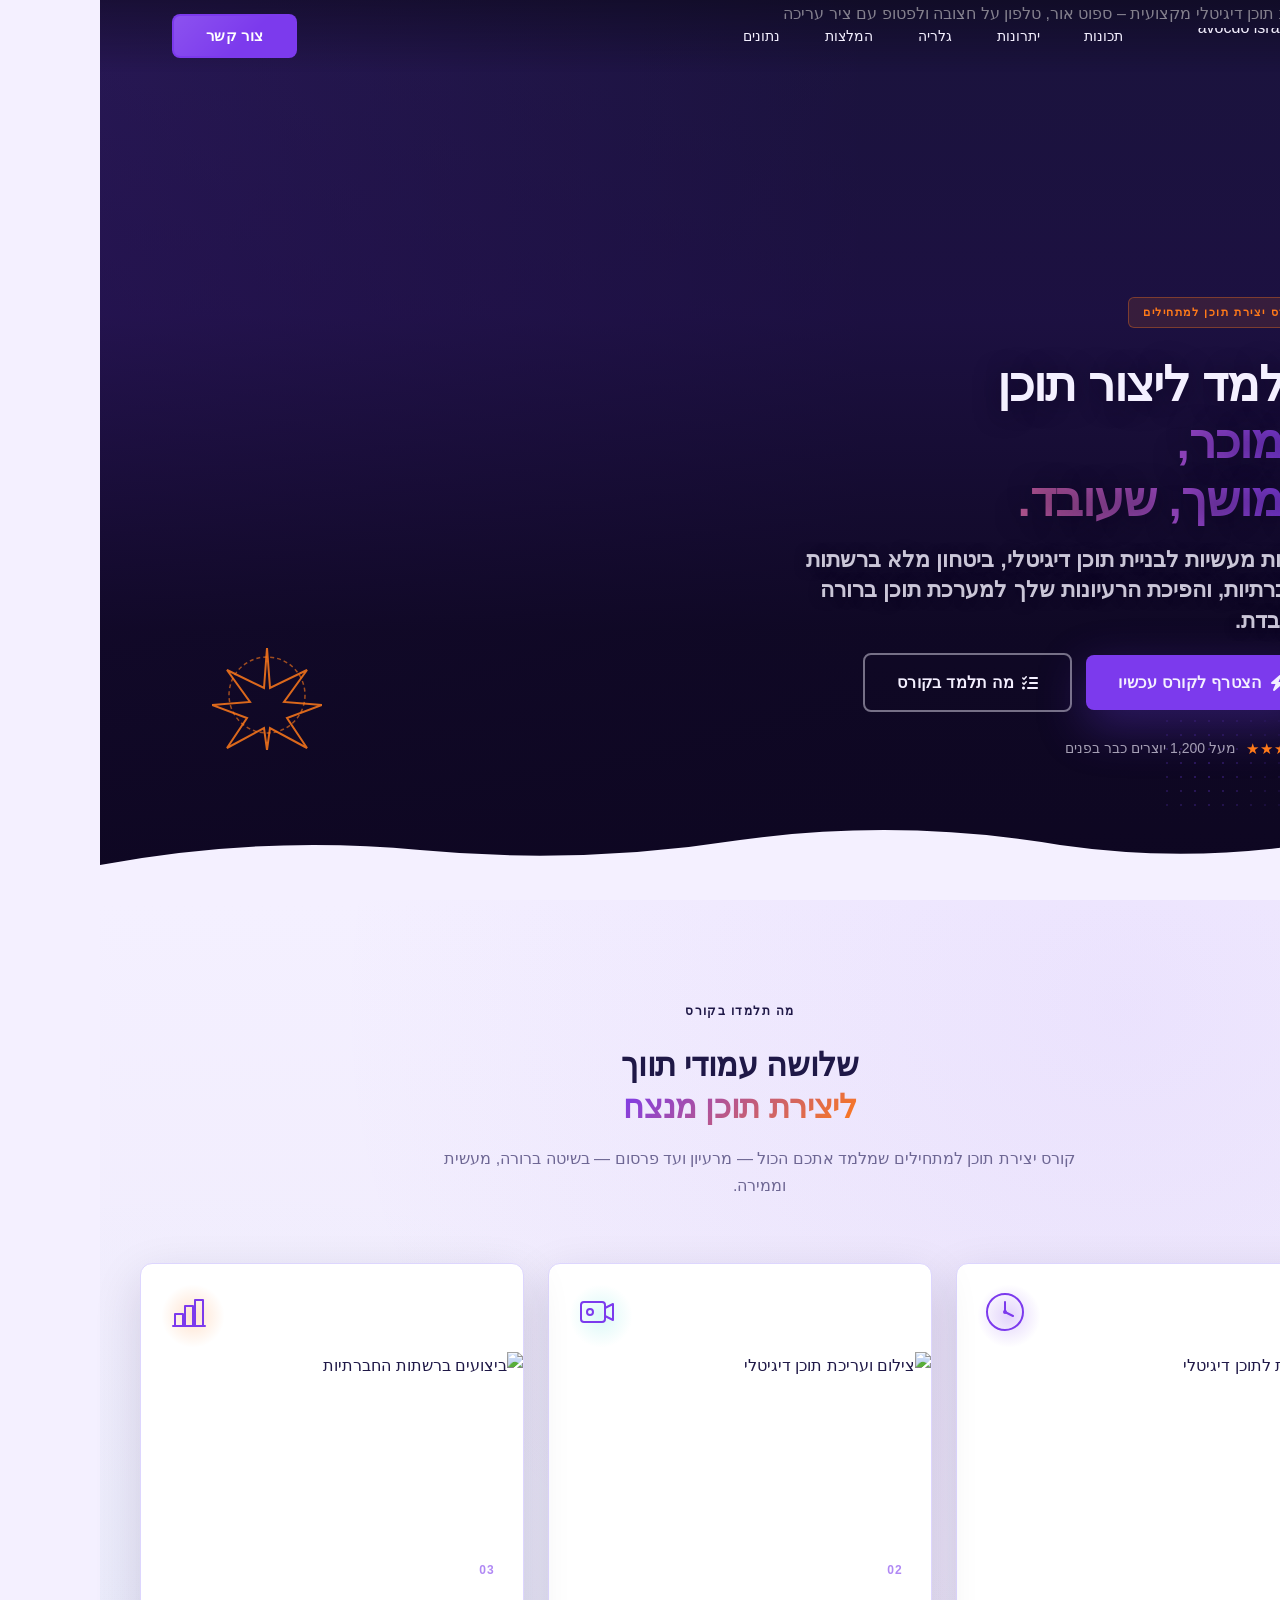
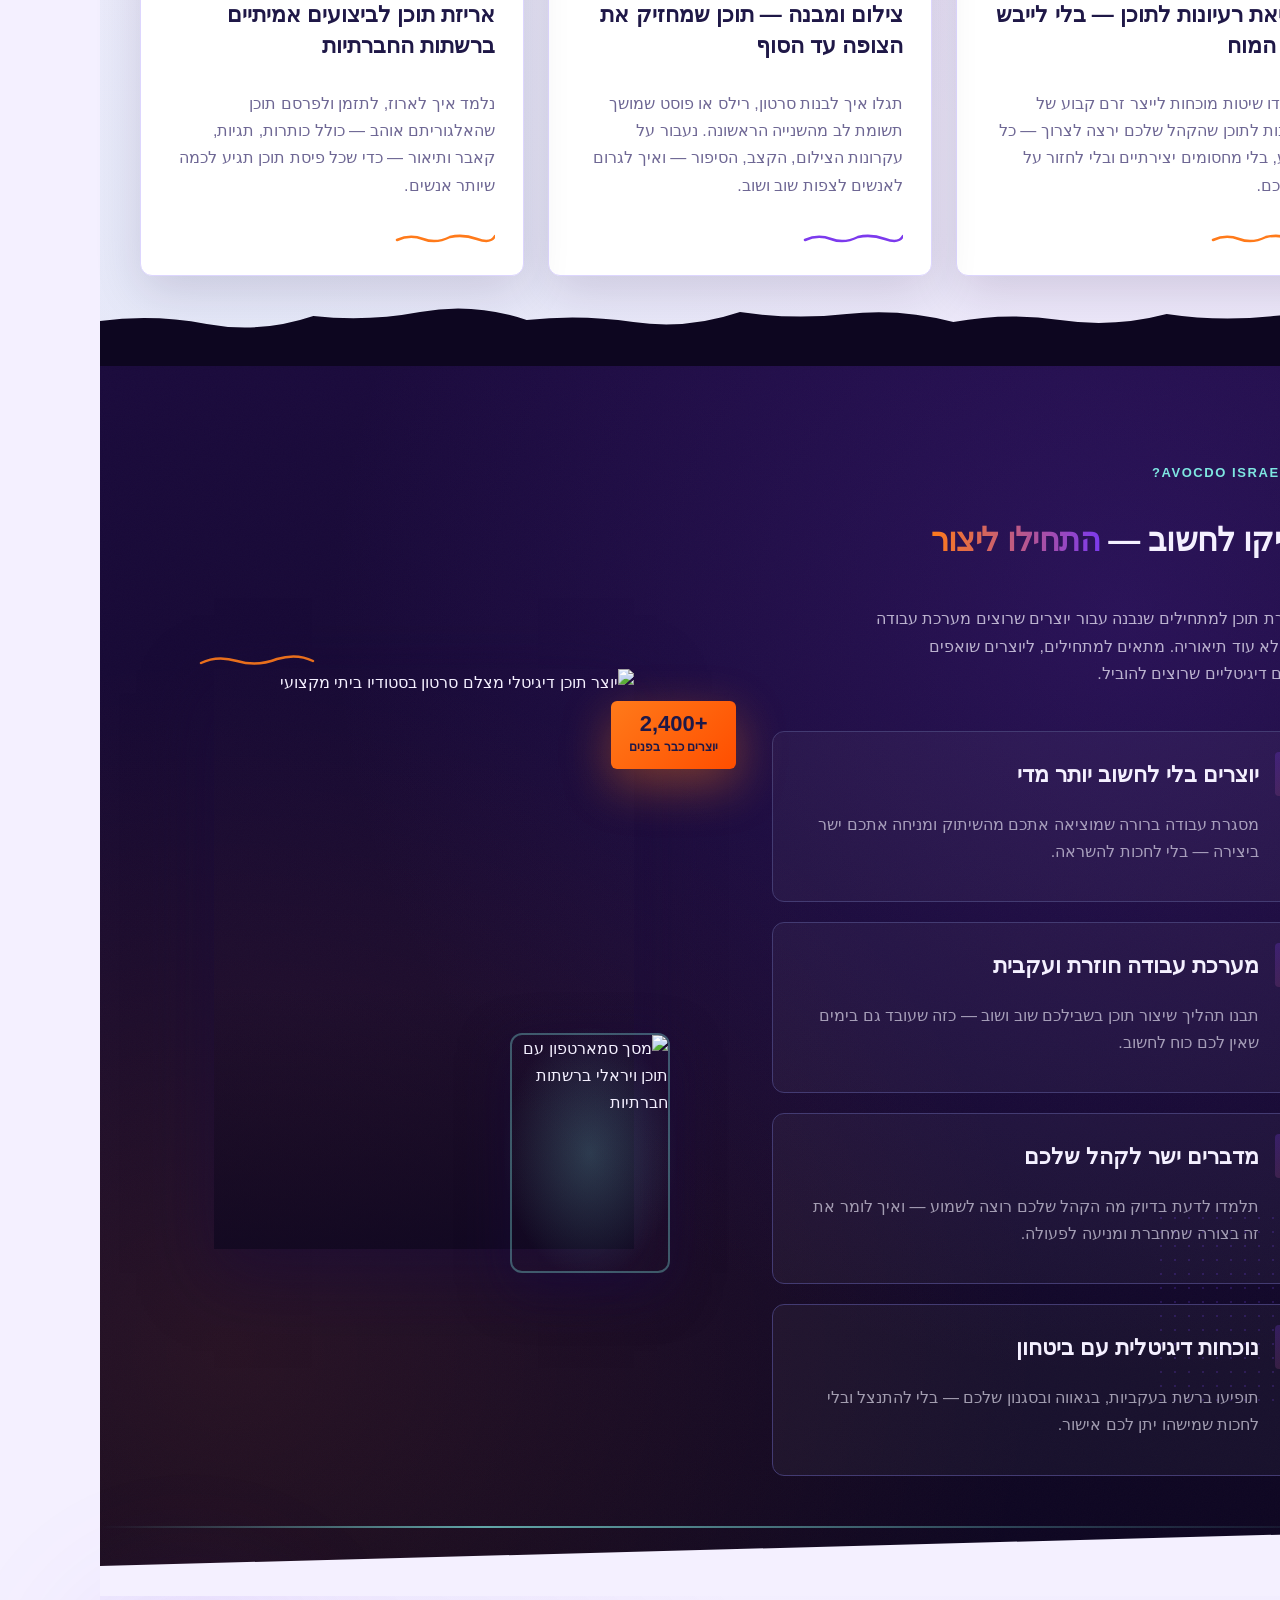
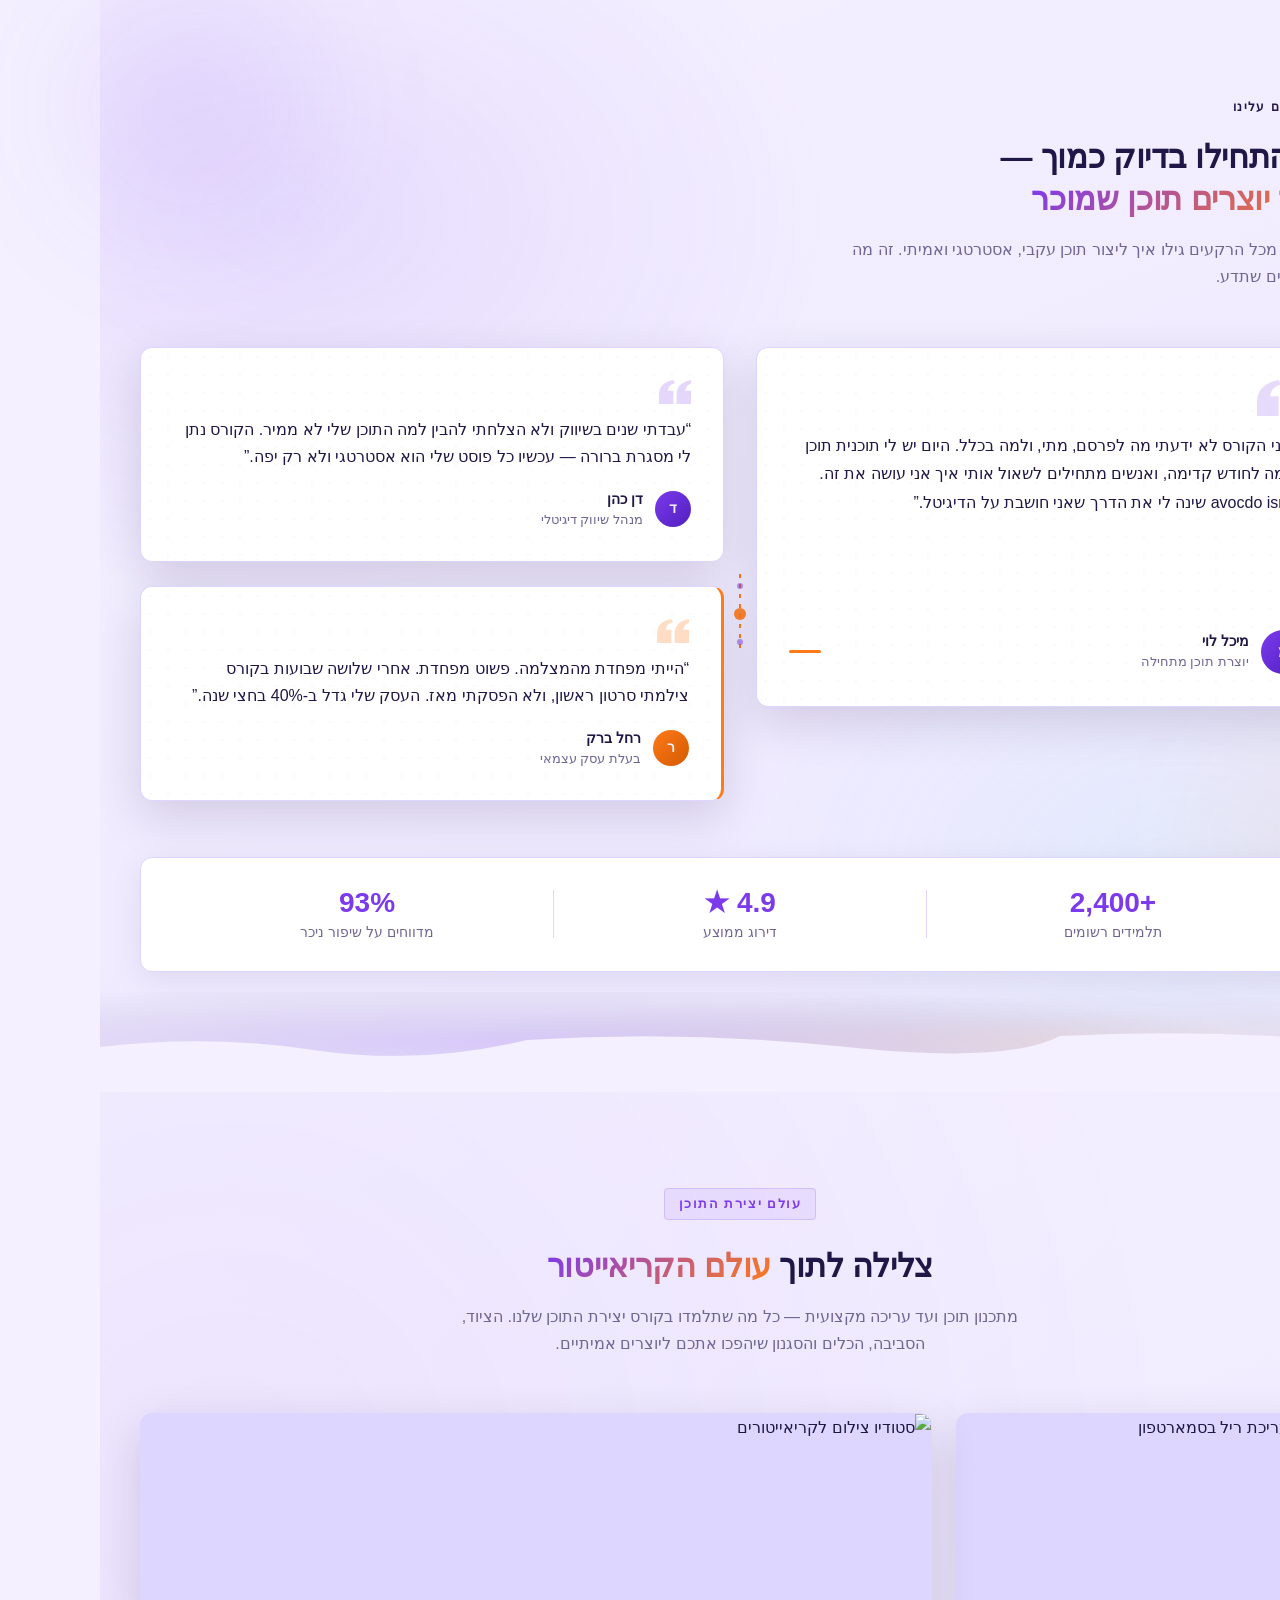
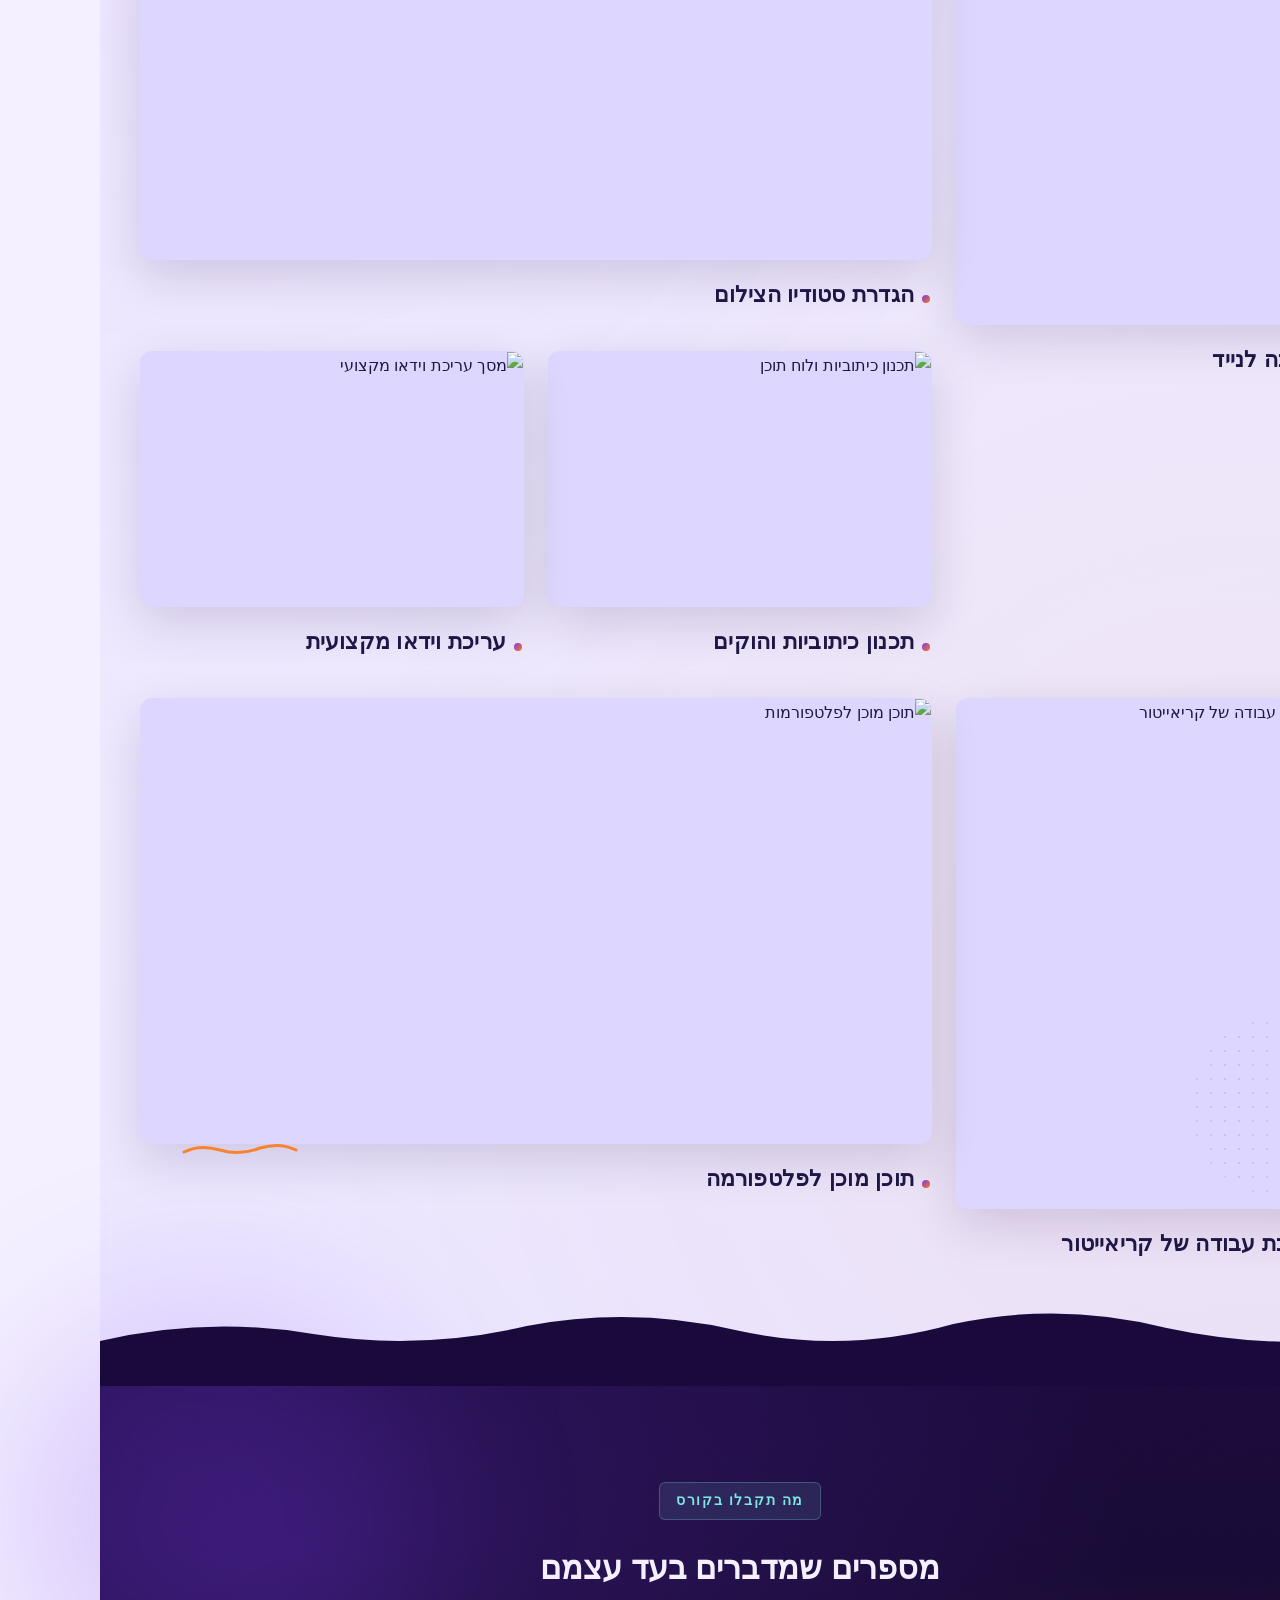
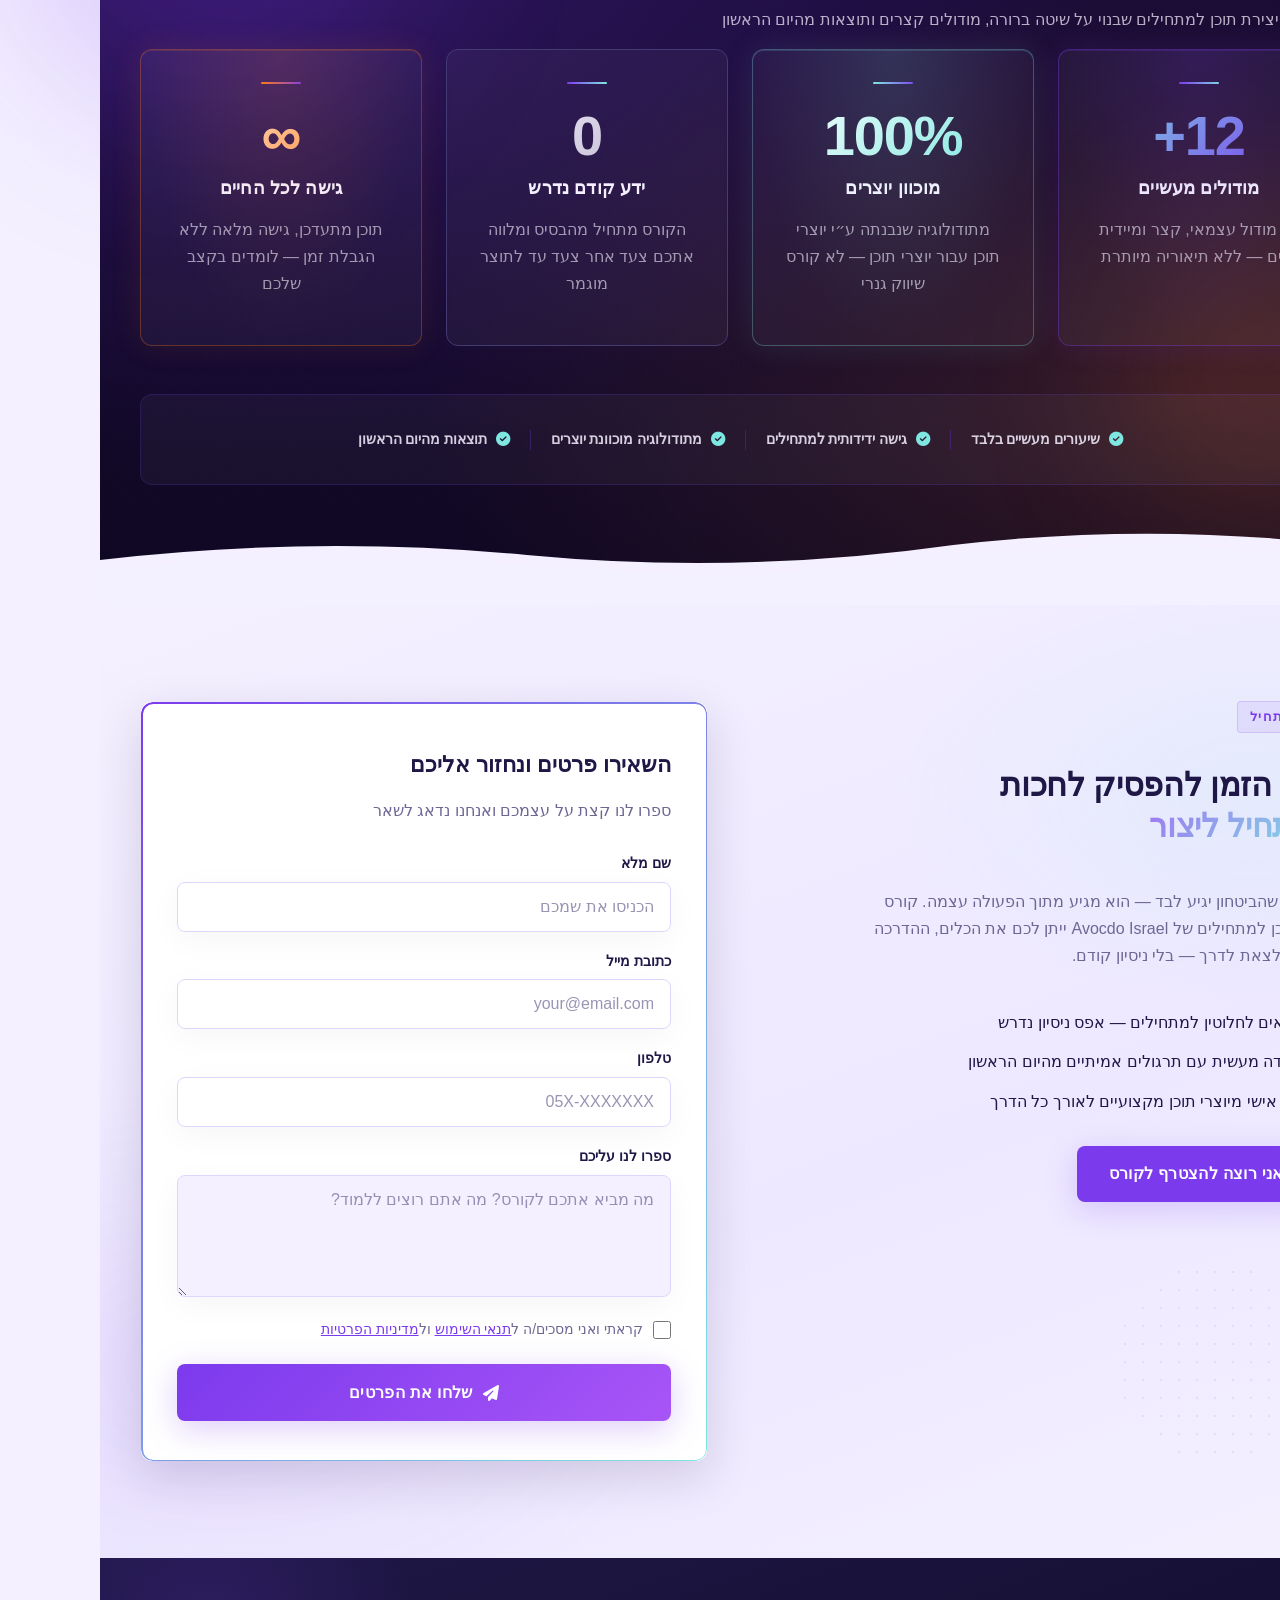
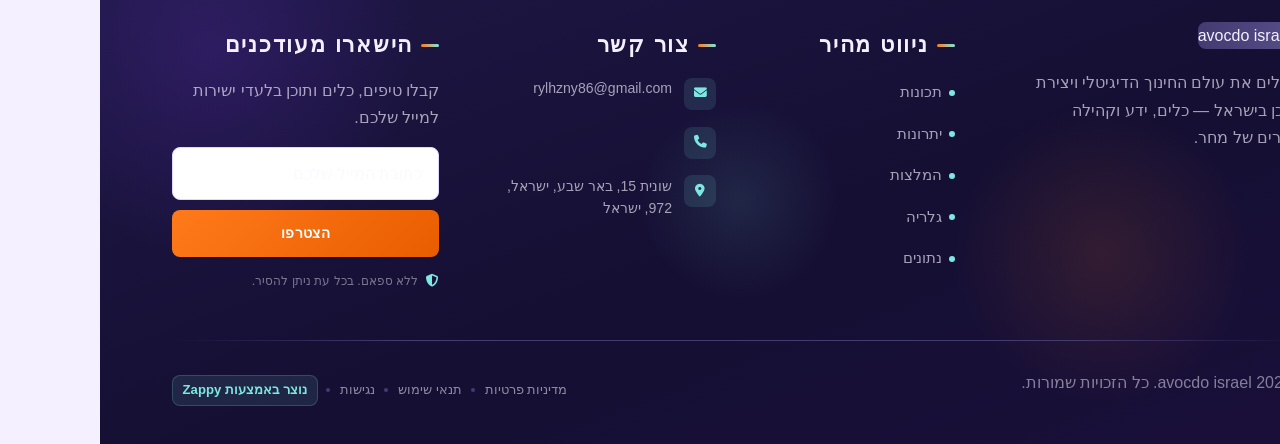
==== commit 77309923: "Incremental sync: 1 page(s) — update_text" ====
--- a/public/index.html
+++ b/public/index.html
@@ -1 +1 @@
-<!doctype html><html dir="rtl" lang="he"><head><meta charset="UTF-8"><meta content="width=device-width,initial-scale=1" name="viewport"><meta content="index, follow" name="robots"><title>קורס יצירת תוכן למתחילים — avocdo israel</title><meta content="An online sales website for a content creation course, aimed at teaching people how to create digital content. The business focuses on education in the digital " name="description"><meta content="קורס יצירת תוכן למתחילים, קורס שיווק דיגיטלי ישראל, יצירת תוכן, avocdo israel קורס תוכן" name="keywords"><link href="/assets/favicon.ico" rel="icon" type="image/x-icon"><link href="/assets/favicon-16x16.png" rel="icon" type="image/png" sizes="16x16"><link href="/assets/favicon-32x32.png" rel="icon" type="image/png" sizes="32x32"><link href="/assets/favicon-48x48.png" rel="icon" type="image/png" sizes="48x48"><link href="/assets/favicon-192x192.png" rel="icon" type="image/png" sizes="192x192"><link href="/assets/favicon-512x512.png" rel="icon" type="image/png" sizes="512x512"><link href="/assets/apple-touch-icon.png" rel="apple-touch-icon"><script>!function(){"use strict";var t="b3443f6c-2472-4045-ade2-e55602b2f045",e="https://api.zappy5.com/api/analytics/track",a=18e5,n=2592e6,o=!0,i=!0,r=!0;var s=function(){var e="zappy_visitor_"+t,a=null;try{if(a=localStorage.getItem(e)){var o=JSON.parse(a),i=Date.now();if(i-o.created<n)return o.lastSeen=i,localStorage.setItem(e,JSON.stringify(o)),o.id}}catch(t){console.warn("Zappy Analytics: LocalStorage not available")}var r="zv_"+Date.now()+"_"+Math.random().toString(36).substr(2,9);try{localStorage.setItem(e,JSON.stringify({id:r,created:Date.now(),lastSeen:Date.now()}))}catch(t){}return r}(),c=function(){var e="zappy_session_"+t,n=null;try{if(n=sessionStorage.getItem(e)){var o=JSON.parse(n),i=Date.now();if(i-o.timestamp<a)return o.timestamp=i,sessionStorage.setItem(e,JSON.stringify(o)),o.id}}catch(t){console.warn("Zappy Analytics: SessionStorage not available")}var r="zs_"+Date.now()+"_"+Math.random().toString(36).substr(2,9);try{sessionStorage.setItem(e,JSON.stringify({id:r,timestamp:Date.now()}))}catch(t){}return r}();function l(a,n){n=n||{};var o={website_id:t,event_type:a,page_path:window.location.pathname,referrer:document.referrer||"direct",visitor_id:s,session_id:c,metadata:n};if(navigator.sendBeacon){var i=new Blob([JSON.stringify(o)],{type:"application/json"});navigator.sendBeacon(e,i)}else fetch(e,{method:"POST",headers:{"Content-Type":"application/json"},body:JSON.stringify(o),keepalive:!0}).catch(function(t){console.warn("Zappy Analytics: Failed to track event",t)})}o&&l("pageview",{title:document.title,url:window.location.href}),i&&document.addEventListener("click",function(t){var e=t.target;if("BUTTON"===e.tagName||e.closest("button")){var a="BUTTON"===e.tagName?e:e.closest("button");l("click",{element:"button",text:a.textContent.trim().substring(0,100),id:a.id||null,class:a.className||null})}else if("A"===e.tagName||e.closest("a")){var n="A"===e.tagName?e:e.closest("a");l("navigation",{element:"link",text:n.textContent.trim().substring(0,100),href:n.href,external:n.hostname!==window.location.hostname})}},!0),r&&document.addEventListener("submit",function(t){var e=t.target;l("form_submit",{form_id:e.id||null,form_name:e.name||null,form_action:e.action||null,form_method:e.method||"GET"})},!0);var d=Date.now();window.addEventListener("beforeunload",function(){l("page_unload",{time_on_page:Math.floor((Date.now()-d)/1e3),page_path:window.location.pathname})}),window.zappyAnalytics={track:l,getVisitorId:function(){return s},getSessionId:function(){return c}}}()</script><meta content="קורס יצירת תוכן למתחילים — avocdo israel" property="og:title"><meta content="An online sales website for a content creation course, aimed at teaching people how to create digital content. The business focuses on education in the digital " property="og:description"><meta content="summary_large_image" name="twitter:card"><meta content="קורס יצירת תוכן למתחילים — avocdo israel" name="twitter:title"><meta content="An online sales website for a content creation course, aimed at teaching people how to create digital content. The business focuses on education in the digital " name="twitter:description"><script type="application/ld+json">{"@context":"https://schema.org","@graph":[{"@type":"LocalBusiness","@id":"https://avocdo-israel.zappy5.app#organization","name":"avocdo israel","url":"https://avocdo-israel.zappy5.app","description":"An online sales website for a content creation course, aimed at teaching people how to create digital content. The business focuses on education in the digital content space, likely targeting aspiring creators, marketers, or entrepreneurs who want to develop their content creation skills.","address":{"@type":"PostalAddress","streetAddress":"שונית 15, באר שבע, ישראל, 972, ישראל"},"contactPoint":[{"@type":"ContactPoint","contactType":"customer service","email":"rylhzny86@gmail.com","telephone":"0507312282"}]},{"@type":"WebSite","@id":"https://avocdo-israel.zappy5.app#website","url":"https://avocdo-israel.zappy5.app","name":"avocdo israel","publisher":{"@id":"https://avocdo-israel.zappy5.app#organization"}},{"@type":"ContactPage","@id":"https://avocdo-israel.zappy5.app#contactpage","url":"https://avocdo-israel.zappy5.app","name":"קורס יצירת תוכן למתחילים — avocdo israel","mainEntity":{"@id":"https://avocdo-israel.zappy5.app#organization"},"potentialAction":{"@type":"CommunicateAction","target":{"@type":"EntryPoint","urlTemplate":"https://avocdo-israel.zappy5.app/api/email/contact-form","actionPlatform":["http/method=POST"],"contentType":"application/json"},"instrument":[{"@type":"PropertyValue","name":"name","propertyID":"text","valueRequired":true,"description":"הכניסו את שמכם"},{"@type":"PropertyValue","name":"email","propertyID":"email","valueRequired":true,"description":"your@email.com"},{"@type":"PropertyValue","name":"phone","propertyID":"tel","valueRequired":false,"description":"05X-XXXXXXX"},{"@type":"PropertyValue","name":"message","propertyID":"textarea","valueRequired":false,"description":"מה מביא אתכם לקורס? מה אתם רוצים ללמוד?"},{"@type":"PropertyValue","name":"privacy_consent","propertyID":"checkbox","valueRequired":true}]}}]}</script><meta content="website" property="og:type"><meta content="he_IL" property="og:locale"><link href="https://cdnjs.cloudflare.com/ajax/libs/font-awesome/6.4.0/css/all.min.css" rel="stylesheet"><link href="/assets/favicon.ico" rel="icon" type="image/x-icon"><link href="/assets/favicon-16x16.png" rel="icon" type="image/png" sizes="16x16"><link href="/assets/favicon-32x32.png" rel="icon" type="image/png" sizes="32x32"><link href="/assets/favicon-48x48.png" rel="icon" type="image/png" sizes="48x48"><link href="/assets/favicon-192x192.png" rel="icon" type="image/png" sizes="192x192"><link href="/assets/favicon-512x512.png" rel="icon" type="image/png" sizes="512x512"><link href="/assets/apple-touch-icon.png" rel="apple-touch-icon"><link href="https://cdn.jsdelivr.net/npm/vanilla-cookieconsent@3/dist/cookieconsent.css" rel="stylesheet"><script src="https://cdn.jsdelivr.net/npm/vanilla-cookieconsent@3/dist/cookieconsent.umd.js"></script><script src="https://cdn.jsdelivr.net/gh/mickidum/acc_toolbar/acctoolbar/acctoolbar.min.js"></script><link href="/styles.css" rel="stylesheet"><style id="zappy-dropdown-submenu-styles">#navMenu li:has(.sub-menu),.nav-menu li:has(.sub-menu),.navbar li:has(.sub-menu),nav li:has(.sub-menu){position:relative}#navMenu .sub-menu,.nav-menu .sub-menu,.navbar .sub-menu,nav .sub-menu{display:block!important;position:absolute!important;top:100%;left:0;min-width:220px;background:#fff;border-radius:8px;box-shadow:0 8px 25px rgba(0,0,0,.15);padding:8px 0;opacity:0;visibility:hidden;transform:translateY(10px);transition:all .3s ease;z-index:1000;list-style:none;pointer-events:none}#navMenu li:hover>.sub-menu,.nav-menu li:hover>.sub-menu,.navbar li:hover>.sub-menu,nav li:hover>.sub-menu{opacity:1!important;visibility:visible!important;transform:translateY(0)!important;pointer-events:auto!important}.sub-menu li{list-style:none;margin:0;padding:0}.sub-menu a{display:block!important;padding:10px 16px!important;color:var(--text-dark,#333)!important;font-weight:500;text-decoration:none;white-space:nowrap;transition:background-color .2s}.sub-menu .zappy-nav-child>a{padding-left:28px!important;font-size:.9em!important;opacity:.85!important}[dir=rtl] .sub-menu .zappy-nav-child>a,html[lang=ar] .sub-menu .zappy-nav-child>a,html[lang=he] .sub-menu .zappy-nav-child>a{padding-left:10px!important;padding-right:28px!important}.sub-menu .zappy-nav-parent>a{font-weight:600!important}.sub-menu a:hover{background-color:#f5f5f5}[dir=rtl] .nav-menu .sub-menu,[dir=rtl] .navbar .sub-menu,[dir=rtl] nav .sub-menu,html[lang=ar] .nav-menu .sub-menu,html[lang=ar] .navbar .sub-menu,html[lang=ar] nav .sub-menu,html[lang=he] .nav-menu .sub-menu,html[lang=he] .navbar .sub-menu,html[lang=he] nav .sub-menu{left:auto!important;right:0!important}.sub-menu:empty,.sub-menu:not(:has(li)):not(:has(> a)),.sub-menu:not(:has(li:not(.zappy-hidden-menu-item))):not(:has(> a)){display:none!important;opacity:0!important;visibility:hidden!important;pointer-events:none!important}li:has(.menu-group-title):hover>.sub-menu{opacity:1!important;visibility:visible!important;transform:translateY(0)!important;pointer-events:auto!important}#navMenu>li>.menu-group-title,.nav-menu>li>.menu-group-title{display:inline-block;padding:.5rem 1rem;cursor:default;user-select:none}@media (max-width:768px){#navMenu .sub-menu,.nav-menu .sub-menu,.navbar .sub-menu,nav .sub-menu{position:static!important;transform:none!important;box-shadow:none!important;background:0 0!important;max-height:0;overflow:hidden;opacity:0;visibility:hidden;transition:max-height .3s ease,opacity .3s ease;padding:0!important;border-radius:0!important}#navMenu .sub-menu.mobile-expanded,.nav-menu .sub-menu.mobile-expanded,.navbar .sub-menu.mobile-expanded{max-height:none!important;overflow-y:visible!important;opacity:1!important;visibility:visible!important;padding:8px 0 8px 16px!important}[dir=rtl] .sub-menu.mobile-expanded,html[lang=he] .sub-menu.mobile-expanded{padding:8px 16px 8px 0!important}#navMenu li:hover>.sub-menu,.nav-menu li:hover>.sub-menu,.navbar li:hover>.sub-menu,nav li:hover>.sub-menu{opacity:0;visibility:hidden;pointer-events:none}#navMenu li>.sub-menu.mobile-expanded,.nav-menu li>.sub-menu.mobile-expanded,.navbar li>.sub-menu.mobile-expanded,nav li>.sub-menu.mobile-expanded{opacity:1!important;visibility:visible!important;pointer-events:auto!important}#navMenu li:has(.sub-menu),.nav-menu li:has(.sub-menu),.navbar li:has(.sub-menu),nav li:has(.sub-menu){display:flex!important;flex-wrap:wrap!important;align-items:center!important;position:relative!important;min-height:44px!important}#navMenu li:has(.sub-menu)>a,.nav-menu li:has(.sub-menu)>a,.navbar li:has(.sub-menu)>a,nav li:has(.sub-menu)>a{flex:1!important;min-width:0!important}#navMenu li:has(.sub-menu)>.menu-group-title,.nav-menu li:has(.sub-menu)>.menu-group-title,.navbar li:has(.sub-menu)>.menu-group-title,nav li:has(.sub-menu)>.menu-group-title{flex:1!important;min-width:0!important;padding:0!important;line-height:inherit!important}#navMenu li:has(.sub-menu)>.sub-menu,.nav-menu li:has(.sub-menu)>.sub-menu,.navbar li:has(.sub-menu)>.sub-menu,nav li:has(.sub-menu)>.sub-menu{flex-basis:100%!important;width:100%!important}#navMenu li:has(.sub-menu)>a [class*=arrow],#navMenu li:has(.sub-menu)>a [class*=chevron],.nav-menu li:has(.sub-menu)>a .fa-angle-down,.nav-menu li:has(.sub-menu)>a .fa-chevron-down,.nav-menu li:has(.sub-menu)>a [class*=arrow],.nav-menu li:has(.sub-menu)>a [class*=chevron],nav li:has(.sub-menu)>a [class*=arrow],nav li:has(.sub-menu)>a [class*=chevron]{display:none!important;visibility:hidden!important}.mobile-submenu-toggle{display:flex!important;align-items:center!important;justify-content:center!important;width:44px!important;height:auto!important;background:0 0!important;border:none!important;cursor:pointer!important;color:var(--text-light)!important;position:static!important;flex-shrink:0!important;align-self:stretch!important;z-index:2!important;padding:0!important;margin:0!important}.mobile-submenu-toggle::after{content:''!important;width:0!important;height:0!important;border-left:6px solid transparent!important;border-right:6px solid transparent!important;border-top:7px solid currentColor!important;transition:transform .3s ease!important}.mobile-submenu-toggle.expanded::after{transform:rotate(180deg)!important}.sub-menu a{padding:10px 0!important;display:block!important;color:var(--text-light)!important;white-space:normal!important}.sub-menu .zappy-nav-child>a{padding-left:28px!important;font-size:.9em!important;opacity:.85!important}[dir=rtl] .sub-menu .zappy-nav-child>a,html[lang=ar] .sub-menu .zappy-nav-child>a,html[lang=he] .sub-menu .zappy-nav-child>a{padding-left:0!important;padding-right:28px!important}.sub-menu .zappy-nav-parent>a{font-weight:600!important}#navMenu.active,.nav-menu.active{max-width:100vw!important;overflow-x:hidden!important;box-sizing:border-box!important}.navbar .sub-menu li a,.zappy-products-dropdown .sub-menu a,nav.navbar .sub-menu li a{color:var(--text-light)!important}}@media (min-width:769px){.mobile-submenu-toggle{display:none!important}}</style><style id="zappy-widget-visibility">html[dir=rtl] .whatsapp-float{right:20px!important;left:auto!important}html:not([dir]) .whatsapp-float,html[dir=ltr] .whatsapp-float{left:20px!important;right:auto!important}html[dir=rtl] #mic-access-tool-general-button,html[dir=rtl] #mic-init-access-tool #mic-access-tool-general-button,html[dir=rtl] #mic-init-access-tool .mic-access-tool-general-button,html[dir=rtl] ._access-icon,html[dir=rtl] .mic-access-tool-general-button{left:20px!important;right:auto!important}html:not([dir]) #mic-access-tool-general-button,html:not([dir]) #mic-init-access-tool #mic-access-tool-general-button,html:not([dir]) #mic-init-access-tool .mic-access-tool-general-button,html:not([dir]) ._access-icon,html:not([dir]) .mic-access-tool-general-button,html[dir=ltr] #mic-access-tool-general-button,html[dir=ltr] #mic-init-access-tool #mic-access-tool-general-button,html[dir=ltr] #mic-init-access-tool .mic-access-tool-general-button,html[dir=ltr] ._access-icon,html[dir=ltr] .mic-access-tool-general-button{right:20px!important;left:auto!important}@media (max-width:768px){.whatsapp-float{display:flex!important}}@media (min-width:769px){.whatsapp-float{display:flex!important}}@media (max-width:768px){#mic-access-tool-general-button,#mic-init-access-tool #mic-access-tool-general-button,#mic-init-access-tool .mic-access-tool-general-button,._access-icon,.mic-access-tool-general-button{display:flex!important;visibility:visible!important;opacity:1!important;pointer-events:auto!important}#mic-access-tool-box.opened-mic-access-tool,#mic-init-access-tool #mic-access-tool-box.opened-mic-access-tool,.mic-access-tool-box.opened-mic-access-tool{visibility:visible!important;opacity:1!important;pointer-events:auto!important}}@media (min-width:769px){#mic-access-tool-general-button,#mic-init-access-tool #mic-access-tool-general-button,#mic-init-access-tool .mic-access-tool-general-button,._access-icon,.mic-access-tool-general-button{display:flex!important;visibility:visible!important;opacity:1!important;pointer-events:auto!important}#mic-access-tool-box.opened-mic-access-tool,#mic-init-access-tool #mic-access-tool-box.opened-mic-access-tool,.mic-access-tool-box.opened-mic-access-tool{visibility:visible!important;opacity:1!important;pointer-events:auto!important}}</style></head><body><nav class="navbar" dir="rtl"><button class="mobile-toggle" aria-label="Menu" id="mobileToggle"><svg viewBox="0 0 24 24" fill="none" height="24" width="24" class="hamburger-icon"><path d="M3 12h18M3 6h18M3 18h18" stroke="currentColor" stroke-width="2" stroke-linecap="round"></path></svg> <svg viewBox="0 0 24 24" fill="none" height="24" width="24" style="display:none" class="close-icon"><path d="M18 6L6 18M6 6l12 12" stroke="currentColor" stroke-width="2" stroke-linecap="round"></path></svg></button> <button class="phone-header-btn" aria-label="Call" data-phone="0507312282"><svg viewBox="0 0 24 24" fill="currentColor" height="20" width="20"><path d="M22 16.92v3a2 2 0 0 1-2.18 2 19.79 19.79 0 0 1-8.63-3.07 19.5 19.5 0 0 1-6-6 19.79 19.79 0 0 1-3.07-8.67A2 2 0 0 1 4.11 2h3a2 2 0 0 1 2 1.72 12.84 12.84 0 0 0 .7 2.81 2 2 0 0 1-.45 2.11L8.09 9.91a16 16 0 0 0 6 6l1.27-1.27a2 2 0 0 1 2.11-.45 12.84 12.84 0 0 0 2.81.7A2 2 0 0 1 22 16.92z"></path></svg></button><div class="nav-container"><div class="nav-right-group"><div class="nav-brand"><a href="/" class="logo-link"><img alt="avocdo israel" src="/assets/avocdo-israel-logo.webp" class="logo"></a></div><ul class="nav-menu" id="navMenu"><li><a href="#features">תכונות</a></li><li><a href="#benefits">יתרונות</a></li><li><a href="#showcase">גלריה</a></li><li><a href="#testimonials">המלצות</a></li><li><a href="#stats">נתונים</a></li></ul></div><div class="nav-cta-container"><li class="nav-cta-item"><a href="#contact" class="nav-cta-btn">צור קשר</a></li></div></div></nav><script>window.addEventListener("load",function(){const e=document.querySelector(".navbar, nav, header");if(!e)return void console.log("[Navbar] Navbar element not found");let t=document.getElementById("mobileToggle")||document.querySelector(".mobile-toggle")||document.querySelector(".hamburger")||document.querySelector(".hamburger-menu")||document.querySelector(".menu-toggle")||document.querySelector(".burger-menu")||document.querySelector('[aria-label="Menu"]')||document.querySelector('[aria-label="תפריט"]');const o=document.querySelector(".phone-header-btn"),n=window.getComputedStyle(e);let r=n.backgroundColor;if(console.log("[Navbar] Initial navbar background:",r),"transparent"===r||"rgba(0, 0, 0, 0)"===r||r.startsWith("rgba")&&r.includes(", 0)")){const e=n.backgroundImage;if(e&&"none"!==e)console.log("[Navbar] Navbar has background image/gradient, using dark text"),r="rgb(240, 240, 240)";else{const e=window.getComputedStyle(document.body).backgroundColor;console.log("[Navbar] Navbar transparent, using body background:",e),r=e}}const i=r.match(/\d+/g);if(i&&i.length>=3){const e=(.299*parseInt(i[0])+.587*parseInt(i[1])+.114*parseInt(i[2]))/255;console.log("[Navbar] Mobile button colors preserved from Claude CSS (luminance:",e.toFixed(2)+")");const n=document.createElement("style");n.id="zappy-mobile-nav-fix";document.documentElement.lang;document.documentElement.dir,n.textContent='\n        /* Hide mobile buttons on desktop, show only on mobile */\n        @media (min-width: 769px) {\n          .mobile-toggle,\n          .phone-header-btn {\n            display: none !important;\n          }\n        }\n        \n        /* Show and position mobile buttons correctly on mobile */\n        @media (max-width: 768px) {\n          .mobile-toggle,\n          .phone-header-btn {\n            position: absolute !important;\n            top: 0 !important;\n            bottom: 0 !important;\n            margin-top: auto !important;\n            margin-bottom: auto !important;\n            z-index: 1001 !important;\n            display: flex !important;\n            align-items: center !important;\n            justify-content: center !important;\n            width: 36px !important;\n            height: 36px !important;\n            border-radius: 50% !important;\n            border: none !important;\n            cursor: pointer !important;\n            padding: 6px !important;\n            background: none !important;\n            color: var(--nav-text, var(--text-light)) !important;\n            touch-action: manipulation !important;\n            -webkit-tap-highlight-color: transparent !important;\n          }\n          \n          /* LTR positioning (default): hamburger LEFT, phone RIGHT */\n          html:not([dir="rtl"]):not([lang="he"]):not([lang="ar"]) .mobile-toggle,\n          html[dir="ltr"] .mobile-toggle {\n            left: 12px !important;\n            right: auto !important;\n          }\n          html:not([dir="rtl"]):not([lang="he"]):not([lang="ar"]) .phone-header-btn,\n          html[dir="ltr"] .phone-header-btn {\n            right: 12px !important;\n            left: auto !important;\n          }\n          \n          /* RTL positioning: hamburger RIGHT, phone LEFT */\n          html[dir="rtl"] .mobile-toggle,\n          html[lang="he"] .mobile-toggle,\n          html[lang="ar"] .mobile-toggle {\n            right: 12px !important;\n            left: auto !important;\n          }\n          html[dir="rtl"] .phone-header-btn,\n          html[lang="he"] .phone-header-btn,\n          html[lang="ar"] .phone-header-btn {\n            left: 12px !important;\n            right: auto !important;\n          }\n          \n          /* CRITICAL: Ensure nav-container has min-height on mobile */\n          /* All children are positioned absolutely/fixed on mobile, so height:auto collapses to 0 */\n          .nav-container {\n            min-height: 70px !important;\n            position: relative !important;\n          }\n          \n          /* Ensure SVG icons are properly sized and inherit color */\n          .mobile-toggle svg,\n          .phone-header-btn svg {\n            width: 24px !important;\n            height: 24px !important;\n            /* Don\'t force display - let JavaScript control hamburger/close toggle */\n          }\n          \n          /* Reset nav-cta-container on mobile - remove desktop box-shadow/padding */\n          /* that creates a visible ghost box when CTA button is hidden */\n          .nav-cta-container {\n            box-shadow: none !important;\n            padding: 0 !important;\n          }\n          \n          /* Hide nav-cta-container entirely on mobile when there\'s no lang-switcher */\n          /* (only the CTA button is inside, and it\'s hidden on mobile) */\n          .nav-cta-container:not(:has(.lang-switcher)) {\n            display: none !important;\n          }\n          \n          /* CRITICAL: Prevent hero image fade gradient from bleeding over headline text */\n          /* The .image-fade-gradient has bottom: -30px (extends below parent) */\n          /* On mobile stacked layout, this overlaps the h1 text below the image */\n          .hero-image-column {\n            overflow: hidden !important;\n          }\n          .image-fade-gradient {\n            bottom: 0 !important;\n          }\n          \n          /* Hide desktop language switcher on mobile - hamburger menu handles it */\n          /* High specificity to override stored CSS */\n          .lang-switcher,\n          .nav-cta-container .lang-switcher,\n          .nav-container .lang-switcher,\n          .navbar .lang-switcher,\n          .navbar .nav-cta-container .lang-switcher {\n            display: none !important;\n          }\n        }\n      ';const r=document.getElementById("zappy-mobile-nav-fix");r&&r.remove(),document.head.appendChild(n),console.log("[Navbar] Critical CSS injected for mobile nav positioning");const a=window.innerWidth<=768;if(t){const e=t.querySelector(".hamburger-icon"),o=t.querySelector(".close-icon");e&&(e.style.setProperty("width","24px","important"),e.style.setProperty("height","24px","important"),e.style.setProperty("display","block","important")),o&&(o.style.setProperty("width","24px","important"),o.style.setProperty("height","24px","important"),o.style.setProperty("display","none","important")),a?(t.style.setProperty("position","absolute","important"),t.style.setProperty("top","0","important"),t.style.setProperty("bottom","0","important"),t.style.setProperty("margin-top","auto","important"),t.style.setProperty("margin-bottom","auto","important"),t.style.setProperty("z-index","1001","important"),t.style.removeProperty("left"),t.style.removeProperty("right"),console.log("[Navbar] Mobile toggle positioning applied (mobile viewport)")):(t.style.removeProperty("position"),t.style.removeProperty("top"),t.style.removeProperty("transform"),t.style.removeProperty("z-index"),t.style.removeProperty("left"),t.style.removeProperty("right"),console.log("[Navbar] Desktop viewport - cleared mobile toggle inline positioning"))}if(o){const e=o.querySelector("svg");e&&(e.style.width="24px",e.style.height="24px",e.setAttribute("width","24"),e.setAttribute("height","24")),a?(o.style.setProperty("position","absolute","important"),o.style.setProperty("top","0","important"),o.style.setProperty("bottom","0","important"),o.style.setProperty("margin-top","auto","important"),o.style.setProperty("margin-bottom","auto","important"),o.style.setProperty("z-index","1001","important"),o.style.removeProperty("left"),o.style.removeProperty("right"),console.log("[Navbar] Phone button positioning applied (mobile viewport)")):(o.style.removeProperty("position"),o.style.removeProperty("top"),o.style.removeProperty("transform"),o.style.removeProperty("z-index"),o.style.removeProperty("left"),o.style.removeProperty("right"),console.log("[Navbar] Desktop viewport - cleared phone button inline positioning"))}}else console.log("[Navbar] Could not parse background color:",r);t=document.getElementById("mobileToggle")||document.querySelector(".mobile-toggle")||document.querySelector(".hamburger")||document.querySelector(".hamburger-menu")||document.querySelector(".menu-toggle")||document.querySelector(".burger-menu")||document.querySelector('[aria-label="Menu"]')||document.querySelector('[aria-label="תפריט"]');const a=document.getElementById("navMenu")||document.querySelector(".nav-menu")||document.querySelector(".nav-links")||document.querySelector("nav ul:not(.submenu)");if(!t||!a)return void console.log("[Navbar] Mobile toggle or menu not found:",{toggle:!!t,menu:!!a});a.id||(a.id="navMenu"),console.log("[Navbar] Initializing mobile menu...");const l=t.cloneNode(!0);t.parentNode.replaceChild(l,t);var s=0;function p(e){var t=Date.now();t-s<300||(s=t,function(e){e.preventDefault(),e.stopPropagation();const t=l.querySelector(".hamburger-icon"),o=l.querySelector(".close-icon");a.classList.contains("active")?(a.classList.remove("active"),t&&t.style.setProperty("display","block","important"),o&&o.style.setProperty("display","none","important"),document.body.style.overflow="",console.log("[Navbar] Menu closed")):(a.classList.add("active"),t&&t.style.setProperty("display","none","important"),o&&o.style.setProperty("display","block","important"),document.body.style.overflow="hidden",console.log("[Navbar] Menu opened"))}(e))}l.addEventListener("click",p),l.addEventListener("touchend",p),a.querySelectorAll("a").forEach(function(e){e.addEventListener("click",function(){if("#"===this.getAttribute("href"))return;const e=l.querySelector(".hamburger-icon"),t=l.querySelector(".close-icon");a.classList.remove("active"),e&&e.style.setProperty("display","block","important"),t&&t.style.setProperty("display","none","important"),document.body.style.overflow="",console.log("[Navbar] Menu closed (link clicked)")})});var c=a.querySelectorAll(".dropdown-toggle");c.forEach(function(e){e.addEventListener("click",function(e){e.preventDefault(),e.stopPropagation();var t=this.closest(".nav-dropdown");t&&(t.parentNode.querySelectorAll(".nav-dropdown.open").forEach(function(e){e!==t&&e.classList.remove("open")}),t.classList.toggle("open"),console.log("[Navbar] Dropdown toggled:",t.classList.contains("open")?"open":"closed"))})}),document.addEventListener("click",function(e){e.target.closest(".nav-dropdown")||document.querySelectorAll(".nav-dropdown.open").forEach(function(e){e.classList.remove("open")})}),console.log("[Navbar] Dropdown handlers initialized for "+c.length+" dropdowns"),o&&o.addEventListener("click",function(){const e=document.querySelectorAll('a[href^="tel:"]'),t=e.length>0?e[0].getAttribute("href").replace("tel:",""):"0507312282";window.location.href="tel:"+t,console.log("[Navbar] Phone button clicked")}),console.log("[Navbar] Mobile menu initialized successfully")})</script><main><section class="index-hero-section" data-layout-spec="בית-hero" dir="rtl" data-hero-type="fullscreen-scrim"><div class="index-hero-bg"><img alt="סביבת יצירת תוכן דיגיטלי מקצועית – ספוט אור, טלפון על חצובה ולפטופ עם ציר עריכה" src="/assets/site-index-hero-image-1.webp" data-context="Cinematic digital creator studio environment: a young Israeli creator filming with a smartphone on a professional gimbal/tripod, soft studio ring light glowing, laptop open showing video editing timeline with colorful waveforms, social media content thumbnails visible on screen, warm ambient lighting with purple/violet color grading, dark moody atmosphere, shallow depth of field, professional creator workspace vibes, aspirational and energetic mood" data-placeholder="index-hero-image-1" height="700" width="1200" data-hero-bg="true"></div><div class="index-hero-scrim" aria-hidden="true"></div><div class="index-hero-star-badge" aria-hidden="true"><svg viewBox="0 0 110 110" xmlns="http://www.w3.org/2000/svg" aria-hidden="true" data-no-icon-edit="true" height="110" width="110"><g fill="none"><path d="M55 8 L58 48 L95 30 L72 62 L110 65 L75 78 L95 108 L58 88 L55 110 L52 88 L15 108 L35 78 L0 65 L38 62 L15 30 L52 48 Z" stroke="#FF7A1A" stroke-width="2" fill="none" opacity="0.85"></path><circle cx="55" cy="55" r="38" stroke="#FF7A1A" stroke-width="1.5" fill="none" opacity="0.6" stroke-dasharray="4 3"></circle><text fill="#FF7A1A" font-family="Heebo, sans-serif" font-size="7.5" font-weight="700" letter-spacing="3" opacity="0.9"><textPath href="#star-circle-path" startOffset="0%">יצירת תוכן • AVOCDO ISRAEL •</textPath></text><defs><path d="M55,17 a38,38 0 1,1 -0.01,0 Z" id="star-circle-path"></path></defs></g></svg></div><div class="index-hero-halftone" aria-hidden="true"></div><div class="index-hero-container"><div class="index-hero-content"><div class="index-hero-label">קורס יצירת תוכן למתחילים</div><h1 class="index-hero-h1">תלמד ליצור תוכן <span class="index-hero-highlight">שמוכר,<br>שמושך, שעובד.</span></h1><h3 class="index-hero-subtitle">שיטות מעשיות לבניית תוכן דיגיטלי, ביטחון מלא ברשתות החברתיות, והפיכת הרעיונות שלך למערכת תוכן ברורה שעובדת.</h3><div class="index-hero-ctas"><a href="#join" class="index-hero-btn-primary"><i class="fa-solid fa-bolt"></i> הצטרף לקורס עכשיו </a><a href="#curriculum" class="index-hero-btn-secondary"><i class="fa-solid fa-list-check"></i> מה תלמד בקורס</a></div><div class="index-hero-social-proof"><span class="index-hero-stars">★★★★★</span> <span>מעל 1,200 יוצרים כבר בפנים</span></div></div></div><div class="index-hero-divider-wrapper"><svg viewBox="0 0 1440 90" xmlns="http://www.w3.org/2000/svg" aria-hidden="true" data-no-icon-edit="true" preserveAspectRatio="none"><defs><linearGradient id="divider-grad" x1="0" x2="1" y1="0" y2="0"><stop offset="0%" stop-color="#F4F0FF"></stop><stop offset="100%" stop-color="#F4F0FF"></stop></linearGradient></defs><path d="M0,90 L0,55 Q180,25 360,40 Q540,55 720,30 Q900,8 1080,35 Q1260,58 1440,20 L1440,90 Z" fill="var(--bg-light)"></path></svg></div></section><section class="index-features-section" data-layout-spec="בית-features" dir="rtl" id="features"><div class="index-features-section__dot-spray" aria-hidden="true"></div><div class="index-features-section__container"><div class="index-features-section__intro"><span class="index-features-section__eyebrow">מה תלמדו בקורס</span><h2 class="index-features-section__title">שלושה עמודי תווך<br><span class="index-features-section__title-highlight">ליצירת תוכן מנצח</span></h2><p class="index-features-section__subtitle">קורס יצירת תוכן למתחילים שמלמד אתכם הכול — מרעיון ועד פרסום — בשיטה ברורה, מעשית וממירה.</p></div><div class="index-features-section__grid"><article class="index-features-section__card"><div class="index-features-section__card-icon-wrap"><div class="index-features-section__icon-glow"></div><svg viewBox="0 0 40 40" xmlns="http://www.w3.org/2000/svg" aria-hidden="true" fill="none" height="40" width="40" data-element-type="icon" data-icon-type="svg" class="index-features-section__icon"><circle cx="20" cy="20" r="18" stroke="currentColor" stroke-width="2"></circle><path d="M20 10 L20 20 L28 24" stroke="currentColor" stroke-width="2" stroke-linecap="round" stroke-linejoin="round"></path><circle cx="20" cy="20" r="2" fill="currentColor"></circle></svg></div><div class="index-features-section__card-img-wrap"><img alt="רעיונות לתוכן דיגיטלי" src="/assets/site-index-features-image-1.webp" data-context="A creative person brainstorming content ideas on a whiteboard or sticky notes, surrounded by social media icons and lightbulb moments, vibrant and energetic atmosphere for a digital content creation course in Israel" data-placeholder="index-features-image-1" height="220" width="400"></div><div class="index-features-section__card-body"><span class="index-features-section__card-number">01</span><h3 class="index-features-section__card-title">מציאת רעיונות לתוכן — בלי לייבש את המוח</h3><p class="index-features-section__card-text">תלמדו שיטות מוכחות לייצר זרם קבוע של רעיונות לתוכן שהקהל שלכם ירצה לצרוך — כל שבוע, בלי מחסומים יצירתיים ובלי לחזור על עצמכם.</p><svg viewBox="0 0 100 12" xmlns="http://www.w3.org/2000/svg" aria-hidden="true" data-no-icon-edit="true" fill="none" height="12" width="100" class="index-features-section__scribble"><path d="M2,9 Q15,3 28,8 T55,6 Q68,3 82,8 T100,5" stroke="#FF7A1A" stroke-width="2.5" stroke-linecap="round" fill="none"></path></svg></div></article><article class="index-features-section__card"><div class="index-features-section__card-icon-wrap"><div class="index-features-section__icon-glow index-features-section__icon-glow--accent"></div><svg viewBox="0 0 40 40" xmlns="http://www.w3.org/2000/svg" aria-hidden="true" fill="none" height="40" width="40" data-element-type="icon" data-icon-type="svg" class="index-features-section__icon"><rect height="20" width="24" rx="3" stroke="currentColor" stroke-width="2" x="4" y="10"></rect><path d="M28 16 L36 12 L36 28 L28 24" stroke="currentColor" stroke-width="2" stroke-linejoin="round"></path><circle cx="13" cy="20" r="3" stroke="currentColor" stroke-width="2"></circle></svg></div><div class="index-features-section__card-img-wrap"><img alt="צילום ועריכת תוכן דיגיטלי" src="/assets/site-index-features-image-2.webp" data-context="Young Israeli content creator filming a video with a smartphone on a tripod in a stylish home studio setup, ring light visible, professional yet approachable digital content creation environment" data-placeholder="index-features-image-2" height="220" width="400"></div><div class="index-features-section__card-body"><span class="index-features-section__card-number">02</span><h3 class="index-features-section__card-title">צילום ומבנה — תוכן שמחזיק את הצופה עד הסוף</h3><p class="index-features-section__card-text">תגלו איך לבנות סרטון, רילס או פוסט שמושך תשומת לב מהשנייה הראשונה. נעבור על עקרונות הצילום, הקצב, הסיפור — ואיך לגרום לאנשים לצפות שוב ושוב.</p><svg viewBox="0 0 100 12" xmlns="http://www.w3.org/2000/svg" aria-hidden="true" data-no-icon-edit="true" fill="none" height="12" width="100" class="index-features-section__scribble"><path d="M2,9 Q15,3 28,8 T55,6 Q68,3 82,8 T100,5" stroke="#7C3AED" stroke-width="2.5" stroke-linecap="round" fill="none"></path></svg></div></article><article class="index-features-section__card"><div class="index-features-section__card-icon-wrap"><div class="index-features-section__icon-glow index-features-section__icon-glow--secondary"></div><svg viewBox="0 0 40 40" xmlns="http://www.w3.org/2000/svg" aria-hidden="true" fill="none" height="40" width="40" data-element-type="icon" data-icon-type="svg" class="index-features-section__icon"><path d="M6 34 L6 22 L14 22 L14 34" stroke="currentColor" stroke-width="2" stroke-linejoin="round"></path><path d="M16 34 L16 14 L24 14 L24 34" stroke="currentColor" stroke-width="2" stroke-linejoin="round"></path><path d="M26 34 L26 8 L34 8 L34 34" stroke="currentColor" stroke-width="2" stroke-linejoin="round"></path><path d="M4 34 L36 34" stroke="currentColor" stroke-width="2" stroke-linecap="round"></path></svg></div><div class="index-features-section__card-img-wrap"><img alt="ביצועים ברשתות החברתיות" src="/assets/site-index-features-image-3.webp" data-context="Social media analytics dashboard on a phone screen showing growing follower counts, viral content metrics, Instagram and TikTok performance graphs for a digital content creator, vibrant and motivating visual" data-placeholder="index-features-image-3" height="220" width="400"></div><div class="index-features-section__card-body"><span class="index-features-section__card-number">03</span><h3 class="index-features-section__card-title">אריזת תוכן לביצועים אמיתיים ברשתות החברתיות</h3><p class="index-features-section__card-text">נלמד איך לארוז, לתזמן ולפרסם תוכן שהאלגוריתם אוהב — כולל כותרות, תגיות, קאבר ותיאור — כדי שכל פיסת תוכן תגיע לכמה שיותר אנשים.</p><svg viewBox="0 0 100 12" xmlns="http://www.w3.org/2000/svg" aria-hidden="true" data-no-icon-edit="true" fill="none" height="12" width="100" class="index-features-section__scribble"><path d="M2,9 Q15,3 28,8 T55,6 Q68,3 82,8 T100,5" stroke="#FF7A1A" stroke-width="2.5" stroke-linecap="round" fill="none"></path></svg></div></article></div></div><div class="index-features-section__divider-wrapper"><svg viewBox="0 0 1440 90" xmlns="http://www.w3.org/2000/svg" aria-hidden="true" data-no-icon-edit="true" preserveAspectRatio="none"><path d="M0,90 L0,45 Q60,38 120,48 T240,40 Q300,46 360,36 T480,44 Q540,38 600,46 T720,36 Q780,44 840,38 T960,46 Q1020,36 1080,44 T1200,38 Q1260,46 1320,40 T1440,46 L1440,90 Z" fill="#0D0620"></path></svg></div></section><section class="index-benefits-section" data-layout-spec="בית-benefits" dir="rtl" id="benefits"><div class="index-benefits-grain" aria-hidden="true"></div><div class="index-benefits-halftone" aria-hidden="true"></div><div class="index-benefits-container"><div class="index-benefits-content"><div class="index-benefits-label"><span class="index-benefits-label-dot"></span> <span>למה avocdo israel?</span></div><h2 class="index-benefits-heading">תפסיקו לחשוב — <span class="index-benefits-heading-highlight">התחילו ליצור</span></h2><p class="index-benefits-intro">קורס יצירת תוכן למתחילים שנבנה עבור יוצרים שרוצים מערכת עבודה אמיתית, לא עוד תיאוריה. מתאים למתחילים, ליוצרים שואפים ולמשווקים דיגיטליים שרוצים להוביל.</p><ul class="index-benefits-list"><li class="index-benefits-item"><div class="index-benefits-icon-wrap"><svg viewBox="0 0 22 22" xmlns="http://www.w3.org/2000/svg" aria-hidden="true" fill="none" height="22" width="22" data-element-type="icon" data-icon-type="svg"><path d="M11 2L13.09 8.26L20 9.27L15 14.14L16.18 21.02L11 17.77L5.82 21.02L7 14.14L2 9.27L8.91 8.26L11 2Z" stroke="currentColor" stroke-width="1.8" stroke-linejoin="round"></path></svg></div><div class="index-benefits-item-content"><h3 class="index-benefits-item-title">יוצרים בלי לחשוב יותר מדי</h3><p class="index-benefits-item-desc">מסגרת עבודה ברורה שמוציאה אתכם מהשיתוק ומניחה אתכם ישר ביצירה — בלי לחכות להשראה.</p></div></li><li class="index-benefits-item"><div class="index-benefits-icon-wrap"><svg viewBox="0 0 22 22" xmlns="http://www.w3.org/2000/svg" aria-hidden="true" fill="none" height="22" width="22" data-element-type="icon" data-icon-type="svg"><rect height="8" width="8" rx="1.5" stroke="currentColor" stroke-width="1.8" x="2" y="2"></rect><rect height="8" width="8" rx="1.5" stroke="currentColor" stroke-width="1.8" x="12" y="2"></rect><rect height="8" width="8" rx="1.5" stroke="currentColor" stroke-width="1.8" x="2" y="12"></rect><rect height="8" width="8" rx="1.5" stroke="currentColor" stroke-width="1.8" x="12" y="12"></rect></svg></div><div class="index-benefits-item-content"><h3 class="index-benefits-item-title">מערכת עבודה חוזרת ועקבית</h3><p class="index-benefits-item-desc">תבנו תהליך שיצור תוכן בשבילכם שוב ושוב — כזה שעובד גם בימים שאין לכם כוח לחשוב.</p></div></li><li class="index-benefits-item"><div class="index-benefits-icon-wrap"><svg viewBox="0 0 22 22" xmlns="http://www.w3.org/2000/svg" aria-hidden="true" fill="none" height="22" width="22" data-element-type="icon" data-icon-type="svg"><circle cx="11" cy="11" r="9" stroke="currentColor" stroke-width="1.8"></circle><path d="M8 11.5L10.5 14L14.5 9" stroke="currentColor" stroke-width="1.8" stroke-linecap="round" stroke-linejoin="round"></path></svg></div><div class="index-benefits-item-content"><h3 class="index-benefits-item-title">מדברים ישר לקהל שלכם</h3><p class="index-benefits-item-desc">תלמדו לדעת בדיוק מה הקהל שלכם רוצה לשמוע — ואיך לומר את זה בצורה שמחברת ומניעה לפעולה.</p></div></li><li class="index-benefits-item"><div class="index-benefits-icon-wrap"><svg viewBox="0 0 22 22" xmlns="http://www.w3.org/2000/svg" aria-hidden="true" fill="none" height="22" width="22" data-element-type="icon" data-icon-type="svg"><path d="M11 3V11L15 15" stroke="currentColor" stroke-width="1.8" stroke-linecap="round"></path><circle cx="11" cy="11" r="9" stroke="currentColor" stroke-width="1.8"></circle></svg></div><div class="index-benefits-item-content"><h3 class="index-benefits-item-title">נוכחות דיגיטלית עם ביטחון</h3><p class="index-benefits-item-desc">תופיעו ברשת בעקביות, בגאווה ובסגנון שלכם — בלי להתנצל ובלי לחכות שמישהו יתן לכם אישור.</p></div></li></ul></div><div class="index-benefits-imagery"><svg viewBox="0 0 120 18" xmlns="http://www.w3.org/2000/svg" aria-hidden="true" data-no-icon-edit="true" fill="none" class="index-benefits-scribble"><path d="M4 12 Q20 4 40 10 Q60 16 80 8 Q100 2 116 10" stroke="#FF7A1A" stroke-width="2.5" stroke-linecap="round" fill="none"></path></svg><div class="index-benefits-img-main-wrap"><img alt="יוצר תוכן דיגיטלי מצלם סרטון בסטודיו ביתי מקצועי" src="/assets/site-index-benefits-image-1.webp" data-context="A confident young Israeli content creator sitting at a modern desk with a ring light and smartphone on a tripod, recording a short-form video. The aesthetic is polished and editorial — warm studio lighting, vibrant colors, and a creator-culture vibe. The person looks engaged and professional, embodying the transformation from beginner to skilled digital content creator." data-placeholder="index-benefits-image-1" height="620" width="520" class="index-benefits-img-main"><div class="index-benefits-img-overlay" aria-hidden="true"></div><div class="index-benefits-img-phone-wrap"><img alt="מסך סמארטפון עם תוכן ויראלי ברשתות חברתיות" src="/assets/site-index-benefits-image-2.webp" data-context="A close-up of a smartphone screen showing a short-form vertical video (Reels/TikTok style) with high engagement metrics — likes, comments, shares visible. The screen glows with vibrant colors and the content on screen looks like a professional creator post. Dark background, neon-lit aesthetic, editorial feel." data-placeholder="index-benefits-image-2" height="280" width="180" class="index-benefits-img-phone"><div class="index-benefits-phone-glow" aria-hidden="true"></div></div></div><div class="index-benefits-stat-badge"><span class="index-benefits-stat-number">+2,400</span> <span class="index-benefits-stat-label">יוצרים כבר בפנים</span></div></div></div><div class="index-benefits-divider-wrapper"><div class="index-benefits-aqua-line" aria-hidden="true"></div><svg viewBox="0 0 1440 72" xmlns="http://www.w3.org/2000/svg" aria-hidden="true" data-no-icon-edit="true" preserveAspectRatio="none"><path d="M0,72 L0,42 L1440,8 L1440,72 Z" fill="var(--bg-light)"></path></svg></div></section><section class="index-testimonials-section" data-layout-spec="בית-testimonials" dir="rtl"><div class="its-blob its-blob-1" aria-hidden="true"></div><div class="its-blob its-blob-2" aria-hidden="true"></div><div class="its-container"><div class="its-intro"><span class="its-label">מה אומרים עלינו</span><h2 class="its-heading">הם התחילו בדיוק כמוך —<br><span class="its-heading-accent">וכבר יוצרים תוכן שמוכר</span></h2><p class="its-subheading">תלמידים מכל הרקעים גילו איך ליצור תוכן עקבי, אסטרטגי ואמיתי. זה מה שהם רוצים שתדע.</p></div><div class="its-grid"><article class="its-card its-card-large"><div class="its-quote-mark" aria-hidden="true"><svg viewBox="0 0 48 36" xmlns="http://www.w3.org/2000/svg" aria-hidden="true" data-no-icon-edit="true" fill="none" height="36" width="48"><path d="M0 36V22.5C0 10.074 7.2 2.7 21.6 0L24 4.5C17.4 6.3 13.8 10.2 13.2 16.2H21.6V36H0ZM26.4 36V22.5C26.4 10.074 33.6 2.7 48 0L50.4 4.5C43.8 6.3 40.2 10.2 39.6 16.2H48V36H26.4Z" fill="var(--primary)" opacity="0.18"></path></svg></div><blockquote class="its-quote">“לפני הקורס לא ידעתי מה לפרסם, מתי, ולמה בכלל. היום יש לי תוכנית תוכן שלמה לחודש קדימה, ואנשים מתחילים לשאול אותי איך אני עושה את זה. avocdo israel שינה לי את הדרך שאני חושבת על הדיגיטל.”</blockquote><footer class="its-card-footer"><div class="its-avatar" aria-hidden="true">מ</div><div class="its-author-info"><span class="its-author-name">מיכל לוי</span> <span class="its-author-role">יוצרת תוכן מתחילה</span></div><div class="its-orange-accent" aria-hidden="true"></div></footer><div class="its-card-texture" aria-hidden="true"></div></article><div class="its-pull-accent" aria-hidden="true"><svg viewBox="0 0 32 80" xmlns="http://www.w3.org/2000/svg" aria-hidden="true" data-no-icon-edit="true" fill="none" height="80" width="32"><line stroke="var(--secondary)" stroke-dasharray="4 6" stroke-width="2" x1="16" x2="16" y1="0" y2="80"></line><circle cx="16" cy="40" r="6" fill="var(--secondary)" opacity="0.9"></circle><circle cx="16" cy="12" r="3" fill="var(--primary)" opacity="0.5"></circle><circle cx="16" cy="68" r="3" fill="var(--primary)" opacity="0.5"></circle></svg></div><div class="its-stacked"><article class="its-card its-card-small"><div class="its-quote-mark its-quote-mark-sm" aria-hidden="true"><svg viewBox="0 0 48 36" xmlns="http://www.w3.org/2000/svg" aria-hidden="true" data-no-icon-edit="true" fill="none" height="24" width="32"><path d="M0 36V22.5C0 10.074 7.2 2.7 21.6 0L24 4.5C17.4 6.3 13.8 10.2 13.2 16.2H21.6V36H0ZM26.4 36V22.5C26.4 10.074 33.6 2.7 48 0L50.4 4.5C43.8 6.3 40.2 10.2 39.6 16.2H48V36H26.4Z" fill="var(--primary)" opacity="0.2"></path></svg></div><blockquote class="its-quote its-quote-sm">“עבדתי שנים בשיווק ולא הצלחתי להבין למה התוכן שלי לא ממיר. הקורס נתן לי מסגרת ברורה — עכשיו כל פוסט שלי הוא אסטרטגי ולא רק יפה.”</blockquote><footer class="its-card-footer"><div class="its-avatar its-avatar-sm" aria-hidden="true">ד</div><div class="its-author-info"><span class="its-author-name">דן כהן</span> <span class="its-author-role">מנהל שיווק דיגיטלי</span></div></footer><div class="its-card-texture" aria-hidden="true"></div></article><article class="its-card its-card-small its-card-accent-border"><div class="its-quote-mark its-quote-mark-sm" aria-hidden="true"><svg viewBox="0 0 48 36" xmlns="http://www.w3.org/2000/svg" aria-hidden="true" data-no-icon-edit="true" fill="none" height="24" width="32"><path d="M0 36V22.5C0 10.074 7.2 2.7 21.6 0L24 4.5C17.4 6.3 13.8 10.2 13.2 16.2H21.6V36H0ZM26.4 36V22.5C26.4 10.074 33.6 2.7 48 0L50.4 4.5C43.8 6.3 40.2 10.2 39.6 16.2H48V36H26.4Z" fill="var(--secondary)" opacity="0.25"></path></svg></div><blockquote class="its-quote its-quote-sm">“הייתי מפחדת מהמצלמה. פשוט מפחדת. אחרי שלושה שבועות בקורס צילמתי סרטון ראשון, ולא הפסקתי מאז. העסק שלי גדל ב-40% בחצי שנה.”</blockquote><footer class="its-card-footer"><div class="its-avatar its-avatar-sm its-avatar-orange" aria-hidden="true">ר</div><div class="its-author-info"><span class="its-author-name">רחל ברק</span> <span class="its-author-role">בעלת עסק עצמאי</span></div></footer><div class="its-card-texture" aria-hidden="true"></div></article></div></div><div class="its-proof-bar"><div class="its-proof-item"><span class="its-proof-number">+2,400</span> <span class="its-proof-label">תלמידים רשומים</span></div><div class="its-proof-divider" aria-hidden="true"></div><div class="its-proof-item"><span class="its-proof-number">4.9 ★</span> <span class="its-proof-label">דירוג ממוצע</span></div><div class="its-proof-divider" aria-hidden="true"></div><div class="its-proof-item"><span class="its-proof-number">93%</span> <span class="its-proof-label">מדווחים על שיפור ניכר</span></div></div></div><div class="its-divider-wrapper"><svg viewBox="0 0 1200 100" xmlns="http://www.w3.org/2000/svg" aria-hidden="true" data-no-icon-edit="true" preserveAspectRatio="none"><defs><radialGradient cx="30%" cy="50%" id="its-blob-grad-a" r="60%"><stop offset="0%" stop-color="#7C3AED" stop-opacity="0.18"></stop><stop offset="100%" stop-color="#1F1847" stop-opacity="0"></stop></radialGradient><radialGradient cx="75%" cy="50%" id="its-blob-grad-b" r="50%"><stop offset="0%" stop-color="#FF7A1A" stop-opacity="0.10"></stop><stop offset="100%" stop-color="#1F1847" stop-opacity="0"></stop></radialGradient></defs><rect height="100" width="1200" fill="url(#its-blob-grad-a)"></rect><rect height="100" width="1200" fill="url(#its-blob-grad-b)"></rect><path d="M0,100 L0,55 Q100,42 200,58 T400,48 Q550,38 700,55 T900,44 Q1050,36 1200,52 L1200,100 Z" fill="#F4F0FF"></path></svg></div></section><section class="index-showcase-section" data-layout-spec="בית-showcase" dir="rtl" id="showcase"><div class="showcase-container"><div class="showcase-header"><span class="showcase-eyebrow">עולם יצירת התוכן</span><h2 class="showcase-title">צלילה לתוך <span class="showcase-title-accent">עולם הקריאייטור</span></h2><p class="showcase-subtitle">מתכנון תוכן ועד עריכה מקצועית — כל מה שתלמדו בקורס יצירת התוכן שלנו. הציוד, הסביבה, הכלים והסגנון שיהפכו אתכם ליוצרים אמיתיים.</p></div><div class="showcase-grid"><article class="showcase-tile showcase-tile--tall"><div class="tile-image-wrap"><img alt="מסך עריכת ריל בסמארטפון" src="/assets/site-index-showcase-image-1.webp" data-context="A modern smartphone screen displaying an Instagram Reels or TikTok editing interface, showing a vertical video being edited with text overlays, stickers, and timeline controls. Vibrant, colorful UI on a sleek phone held in hand. Bright studio lighting, creative digital content creation vibe." data-placeholder="index-showcase-image-1" height="800" width="600"></div><div class="tile-caption"><span class="tile-accent-dot"></span><h3 class="tile-label">עריכה לנייד</h3></div></article><article class="showcase-tile showcase-tile--wide"><div class="tile-image-wrap"><img alt="סטודיו צילום לקריאייטורים" src="/assets/site-index-showcase-image-2.webp" data-context="A professional filming setup for content creation: a ring light, a DSLR or mirrorless camera on a tripod, a softbox, and a clean white or pastel background. The setup looks polished and aspirational, suited for YouTube or social media content creators. Warm studio lighting." data-placeholder="index-showcase-image-2" height="450" width="800"></div><div class="tile-caption"><span class="tile-accent-dot"></span><h3 class="tile-label">הגדרת סטודיו הצילום</h3></div></article><article class="showcase-tile"><div class="tile-image-wrap"><img alt="תכנון כיתוביות ולוח תוכן" src="/assets/site-index-showcase-image-3.webp" data-context="A flat-lay of a content planning notebook open on a wooden desk, with hand-written caption ideas, hook phrases, and a content calendar. Alongside it: a pen, sticky notes, and a phone showing social media analytics. Organized, creative, editorial feel." data-placeholder="index-showcase-image-3" height="400" width="600"></div><div class="tile-caption"><span class="tile-accent-dot"></span><h3 class="tile-label">תכנון כיתוביות והוקים</h3></div></article><article class="showcase-tile"><div class="tile-image-wrap"><img alt="מסך עריכת וידאו מקצועי" src="/assets/site-index-showcase-image-4.webp" data-context="A laptop screen showing a professional video editing software (like Adobe Premiere Pro or CapCut) with a timeline, color grading panel, and a social media video being edited. The workspace is clean and modern with a dark UI. Digital content creation professional environment." data-placeholder="index-showcase-image-4" height="400" width="600"></div><div class="tile-caption"><span class="tile-accent-dot"></span><h3 class="tile-label">עריכת וידאו מקצועית</h3></div></article><article class="showcase-tile showcase-tile--tall"><div class="tile-image-wrap"><img alt="סביבת עבודה של קריאייטור" src="/assets/site-index-showcase-image-5.webp" data-context="A young Israeli content creator sitting at a stylish desk workspace with a computer monitor, ring light, microphone, and plants. The creator is smiling and engaged, surrounded by creative tools. The space feels inspiring, modern, and personal — a real creator home studio." data-placeholder="index-showcase-image-5" height="800" width="600"></div><div class="tile-caption"><span class="tile-accent-dot"></span><h3 class="tile-label">סביבת עבודה של קריאייטור</h3></div></article><article class="showcase-tile showcase-tile--wide"><div class="tile-image-wrap"><img alt="תוכן מוכן לפלטפורמות" src="/assets/site-index-showcase-image-6.webp" data-context="A close-up of a phone screen showing a social media feed with high-engagement posts, likes, comments, and shares visible. The posts are well-designed with strong visual hooks and captions. Overlaid on a creative desk with colorful post-it notes and markers. Storytelling and platform-ready content creation." data-placeholder="index-showcase-image-6" height="450" width="800"></div><div class="tile-caption"><span class="tile-accent-dot"></span><h3 class="tile-label">תוכן מוכן לפלטפורמה</h3></div></article></div><div class="showcase-halftone" aria-hidden="true"></div><svg viewBox="0 0 120 16" xmlns="http://www.w3.org/2000/svg" aria-hidden="true" data-no-icon-edit="true" preserveAspectRatio="none" class="showcase-scribble"><path d="M4,12 Q20,4 40,10 Q60,16 80,8 Q100,2 116,10" stroke="#FF7A1A" stroke-width="3" stroke-linecap="round" fill="none"></path></svg></div><div class="showcase-divider-wrapper"><svg viewBox="0 0 1200 90" xmlns="http://www.w3.org/2000/svg" aria-hidden="true" data-no-icon-edit="true" preserveAspectRatio="none"><path d="M0,90 L0,45 Q100,20 200,38 Q300,55 400,30 Q500,10 600,35 Q700,58 800,28 Q900,5 1000,32 Q1100,55 1200,40 L1200,90 Z" fill="#1A0A3C"></path></svg></div></section><section class="index-stats-section" data-layout-spec="בית-stats" dir="rtl"><div class="index-stats-section__grain" aria-hidden="true"></div><div class="index-stats-section__orb index-stats-section__orb--purple" aria-hidden="true"></div><div class="index-stats-section__orb index-stats-section__orb--orange" aria-hidden="true"></div><div class="index-stats-section__container"><header class="index-stats-section__header"><span class="index-stats-section__eyebrow">מה תקבלו בקורס</span><h2 class="index-stats-section__title">מספרים שמדברים בעד עצמם</h2><p class="index-stats-section__subtitle">קורס יצירת תוכן למתחילים שבנוי על שיטה ברורה, מודולים קצרים ותוצאות מהיום הראשון</p></header><div class="index-stats-section__grid" role="list"><article class="index-stats-section__stat-card index-stats-section__stat-card--glow-primary" role="listitem"><div class="index-stats-section__stat-divider" aria-hidden="true"></div><div class="index-stats-section__stat-number">12+</div><div class="index-stats-section__stat-label">מודולים מעשיים</div><p class="index-stats-section__stat-desc">כל מודול עצמאי, קצר ומיידית ישים — ללא תיאוריה מיותרת</p></article><article class="index-stats-section__stat-card index-stats-section__stat-card--glow-accent" role="listitem"><div class="index-stats-section__stat-divider" aria-hidden="true"></div><div class="index-stats-section__stat-number">100%</div><div class="index-stats-section__stat-label">מוכוון יוצרים</div><p class="index-stats-section__stat-desc">מתודולוגיה שנבנתה ע״י יוצרי תוכן עבור יוצרי תוכן — לא קורס שיווק גנרי</p></article><article class="index-stats-section__stat-card" role="listitem"><div class="index-stats-section__stat-divider" aria-hidden="true"></div><div class="index-stats-section__stat-number">0</div><div class="index-stats-section__stat-label">ידע קודם נדרש</div><p class="index-stats-section__stat-desc">הקורס מתחיל מהבסיס ומלווה אתכם צעד אחר צעד עד לתוצר מוגמר</p></article><article class="index-stats-section__stat-card index-stats-section__stat-card--glow-secondary" role="listitem"><div class="index-stats-section__stat-divider" aria-hidden="true"></div><div class="index-stats-section__stat-number">∞</div><div class="index-stats-section__stat-label">גישה לכל החיים</div><p class="index-stats-section__stat-desc">תוכן מתעדכן, גישה מלאה ללא הגבלת זמן — לומדים בקצב שלכם</p></article></div><div class="index-stats-section__trust-strip" role="list"><div class="index-stats-section__trust-item" role="listitem"><i class="fa-solid fa-check-circle index-stats-section__trust-icon" aria-hidden="true"></i> <span>שיעורים מעשיים בלבד</span></div><div class="index-stats-section__trust-divider" aria-hidden="true"></div><div class="index-stats-section__trust-item" role="listitem"><i class="fa-solid fa-check-circle index-stats-section__trust-icon" aria-hidden="true"></i> <span>גישה ידידותית למתחילים</span></div><div class="index-stats-section__trust-divider" aria-hidden="true"></div><div class="index-stats-section__trust-item" role="listitem"><i class="fa-solid fa-check-circle index-stats-section__trust-icon" aria-hidden="true"></i> <span>מתודולוגיה מוכוונת יוצרים</span></div><div class="index-stats-section__trust-divider" aria-hidden="true"></div><div class="index-stats-section__trust-item" role="listitem"><i class="fa-solid fa-check-circle index-stats-section__trust-icon" aria-hidden="true"></i> <span>תוצאות מהיום הראשון</span></div></div></div><div class="index-stats-section__divider-wrapper" aria-hidden="true"><svg viewBox="0 0 1200 100" xmlns="http://www.w3.org/2000/svg" aria-hidden="true" data-no-icon-edit="true" preserveAspectRatio="none"><defs><linearGradient id="stats-divider-grad" x1="0" x2="0" y1="0" y2="1"><stop offset="0%" stop-color="var(--bg-light)" stop-opacity="0"></stop><stop offset="100%" stop-color="var(--bg-light)" stop-opacity="1"></stop></linearGradient></defs><path d="M0,100 L0,55 Q200,30 400,50 Q600,70 800,40 Q1000,15 1200,45 L1200,100 Z" fill="var(--bg-light)"></path><path d="M0,100 L0,65 Q200,42 400,60 Q600,80 800,52 Q1000,28 1200,58 L1200,100 Z" fill="var(--bg-light)" opacity="0.6"></path></svg></div></section><section class="index-contact-section" data-layout-spec="בית-contact" dir="rtl" id="contact"><div class="index-contact-section__bg-dot" aria-hidden="true"></div><div class="index-contact-section__bg-scribble" aria-hidden="true"><svg viewBox="0 0 140 24" xmlns="http://www.w3.org/2000/svg" aria-hidden="true" data-no-icon-edit="true" fill="none" height="24" width="140"><path d="M4 18 Q18 6 34 14 Q50 22 66 10 Q82 -2 98 12 Q114 26 136 8" stroke="#FF7A1A" stroke-width="3" stroke-linecap="round" fill="none" opacity="0.85"></path></svg></div><div class="index-contact-section__container"><div class="index-contact-section__content"><span class="index-contact-section__label">בואו נתחיל</span><h2 class="index-contact-section__heading">הגיע הזמן להפסיק לחכות <span class="index-contact-section__heading-accent">ולהתחיל ליצור</span></h2><p class="index-contact-section__lead">אל תחכו שהביטחון יגיע לבד — הוא מגיע מתוך הפעולה עצמה. קורס יצירת תוכן למתחילים של Avocdo Israel ייתן לכם את הכלים, ההדרכה והביטחון לצאת לדרך — בלי ניסיון קודם.</p><ul class="index-contact-section__reassurance"><li class="index-contact-section__reassurance-item"><span class="index-contact-section__reassurance-icon" aria-hidden="true"><svg viewBox="0 0 24 24" xmlns="http://www.w3.org/2000/svg" fill="none" height="22" width="22" data-element-type="icon" data-icon-type="svg"><circle cx="12" cy="12" r="10" stroke="var(--primary)" stroke-width="2"></circle><path d="M8 12l3 3 5-5" stroke="var(--primary)" stroke-width="2" stroke-linecap="round" stroke-linejoin="round"></path></svg> </span><span class="index-contact-section__reassurance-text">מתאים לחלוטין למתחילים — אפס ניסיון נדרש</span></li><li class="index-contact-section__reassurance-item"><span class="index-contact-section__reassurance-icon" aria-hidden="true"><svg viewBox="0 0 24 24" xmlns="http://www.w3.org/2000/svg" fill="none" height="22" width="22" data-element-type="icon" data-icon-type="svg"><circle cx="12" cy="12" r="10" stroke="var(--primary)" stroke-width="2"></circle><path d="M8 12l3 3 5-5" stroke="var(--primary)" stroke-width="2" stroke-linecap="round" stroke-linejoin="round"></path></svg> </span><span class="index-contact-section__reassurance-text">למידה מעשית עם תרגולים אמיתיים מהיום הראשון</span></li><li class="index-contact-section__reassurance-item"><span class="index-contact-section__reassurance-icon" aria-hidden="true"><svg viewBox="0 0 24 24" xmlns="http://www.w3.org/2000/svg" fill="none" height="22" width="22" data-element-type="icon" data-icon-type="svg"><circle cx="12" cy="12" r="10" stroke="var(--primary)" stroke-width="2"></circle><path d="M8 12l3 3 5-5" stroke="var(--primary)" stroke-width="2" stroke-linecap="round" stroke-linejoin="round"></path></svg> </span><span class="index-contact-section__reassurance-text">ליווי אישי מיוצרי תוכן מקצועיים לאורך כל הדרך</span></li></ul><a href="#contact-form" class="btn-primary index-contact-section__cta"><i class="fa-solid fa-arrow-left" aria-hidden="true"></i> אני רוצה להצטרף לקורס</a></div><div class="index-contact-section__form-wrapper" id="contact-form"><div class="index-contact-section__form-header"><h3 class="index-contact-section__form-title">השאירו פרטים ונחזור אליכם</h3><p class="index-contact-section__form-subtitle">ספרו לנו קצת על עצמכם ואנחנו נדאג לשאר</p></div><form class="contact-form index-contact-section__form" novalidate=""><div class="index-contact-section__field-group"><label class="index-contact-section__label-text" for="contact-name">שם מלא</label> <input class="index-contact-section__input" type="text" name="name" autocomplete="name" id="contact-name" placeholder="הכניסו את שמכם" required=""></div><div class="index-contact-section__field-group"><label class="index-contact-section__label-text" for="contact-email">כתובת מייל</label> <input class="index-contact-section__input" type="email" name="email" autocomplete="email" id="contact-email" placeholder="your@email.com" required=""></div><div class="index-contact-section__field-group"><label class="index-contact-section__label-text" for="contact-phone">טלפון</label> <input class="index-contact-section__input" type="tel" name="phone" autocomplete="tel" id="contact-phone" placeholder="05X-XXXXXXX"></div><div class="index-contact-section__field-group"><label class="index-contact-section__label-text" for="contact-message">ספרו לנו עליכם</label> <textarea class="index-contact-section__input index-contact-section__textarea" id="contact-message" name="message" placeholder="מה מביא אתכם לקורס? מה אתם רוצים ללמוד?" rows="4"></textarea></div><div class="privacy-consent"><label class="privacy-consent-label"><input class="privacy-consent-checkbox" type="checkbox" name="privacy_consent" required=""> <span>קראתי ואני מסכים/ה ל<a href="/terms" target="_blank">תנאי השימוש</a> ול<a href="/privacy" target="_blank">מדיניות הפרטיות</a></span></label></div><button class="index-contact-section__submit" type="submit"><i class="fa-solid fa-paper-plane" aria-hidden="true"></i> שלחו את הפרטים</button></form></div></div></section></main><footer class="site-footer" dir="rtl"><div class="footer-inner"><div class="footer-top"><div class="footer-col footer-brand"><a href="/" class="footer-logo-link"><img alt="avocdo israel" src="/assets/avocdo-israel-logo.webp" class="logo"></a><p class="footer-tagline">מובילים את עולם החינוך הדיגיטלי ויצירת התוכן בישראל — כלים, ידע וקהילה ליוצרים של מחר.</p><div class="footer-social"><a href="#" class="social-link" aria-label="Facebook" style="display:none !important"><i class="fab fa-facebook-f"></i></a> <a href="#" class="social-link" aria-label="Instagram" style="display:none !important"><i class="fab fa-instagram"></i></a> <a href="#" class="social-link" aria-label="WhatsApp" style="display:none !important"><i class="fab fa-whatsapp"></i></a></div></div><div class="footer-col footer-links-col"><h3 class="footer-heading"><span class="heading-accent"></span>ניווט מהיר</h3><ul class="footer-links"><li><a href="#features">תכונות</a></li><li><a href="#benefits">יתרונות</a></li><li><a href="#testimonials">המלצות</a></li><li><a href="#showcase">גלריה</a></li><li><a href="#stats">נתונים</a></li></ul></div><div class="footer-col footer-contact-col"><h3 class="footer-heading"><span class="heading-accent"></span>צור קשר</h3><ul class="footer-contact"><li><span class="contact-icon"><i class="fas fa-envelope"></i></span> <span class="contact-text"><a href="mailto:rylhzny86@gmail.com">rylhzny86@gmail.com</a></span></li><li><span class="contact-icon"><i class="fas fa-phone"></i></span> <span class="contact-text"><a href="tel:0507312282">0507312282</a></span></li><li><a href="/"><span class="contact-icon"><i class="fas fa-map-marker-alt"></i></span> <span class="contact-text">שונית 15, באר שבע, ישראל, 972, ישראל</span></a></li></ul></div><div class="footer-col footer-cta-col"><h3 class="footer-heading"><span class="heading-accent"></span>הישארו מעודכנים</h3><p class="footer-cta-text">קבלו טיפים, כלים ותוכן בלעדי ישירות למייל שלכם.</p><form class="footer-form" onsubmit="return!1"><input class="footer-input" type="email" placeholder="כתובת המייל שלכם" aria-label="כתובת מייל"> <button class="footer-btn" type="submit">הצטרפו</button></form><div class="footer-badge"><i class="fas fa-shield-alt"></i> <span>ללא ספאם. בכל עת ניתן להסיר.</span></div></div></div><div class="footer-divider"></div><div class="footer-bottom"><p class="footer-copyright">© 2026 avocdo israel. כל הזכויות שמורות.</p><div class="footer-legal"><a href="/privacy">מדיניות פרטיות</a> <span class="legal-sep"></span> <a href="/terms">תנאי שימוש</a> <span class="legal-sep"></span> <a href="/accessibility">נגישות</a> <span class="legal-sep"></span> <a href="https://zappy5.com" class="zappy-attribution" target="_blank">נוצר באמצעות Zappy</a></div></div></div><div class="footer-deco footer-deco-1" aria-hidden="true"></div><div class="footer-deco footer-deco-2" aria-hidden="true"></div><div class="footer-deco footer-deco-3" aria-hidden="true"></div></footer><a href="https://wa.me/[whatsapp_handle]" class="whatsapp-float" aria-label="WhatsApp"><i class="fab fa-whatsapp"></i></a><div data-integration="accessibility:toolbar"></div><script src="/script.js"></script><script id="zappy-mobile-submenu-script">!function(){function e(){if(window.innerWidth>768)return document.querySelectorAll(".mobile-submenu-toggle").forEach(function(e){e.remove()}),void document.querySelectorAll(".sub-menu.mobile-expanded").forEach(function(e){e.classList.remove("mobile-expanded")});document.querySelectorAll(".nav-menu li:has(.sub-menu), nav li:has(.sub-menu), .navbar li:has(.sub-menu), #navMenu li:has(.sub-menu)").forEach(function(e){if(!e.querySelector(".mobile-submenu-toggle")){var t=e.querySelector(".sub-menu"),n=e.querySelector(":scope > a");if(t&&n){var o=document.createElement("button");o.className="mobile-submenu-toggle",o.setAttribute("aria-label","Toggle submenu"),o.setAttribute("type","button"),n.insertAdjacentElement("afterend",o),o.addEventListener("click",function(e){e.preventDefault(),e.stopPropagation(),document.querySelectorAll(".sub-menu.mobile-expanded").forEach(function(e){if(e!==t){e.classList.remove("mobile-expanded");var n=e.parentElement.querySelector(".mobile-submenu-toggle");n&&n.classList.remove("expanded")}}),t.classList.toggle("mobile-expanded"),o.classList.toggle("expanded")})}}})}var t;"loading"===document.readyState?document.addEventListener("DOMContentLoaded",e):e(),window.addEventListener("resize",function(){clearTimeout(t),t=setTimeout(e,250)});var n=new MutationObserver(function(t){t.forEach(function(t){if("attributes"===t.type){var n=t.target;n.classList&&(n.classList.contains("active")||n.classList.contains("open"))&&setTimeout(e,100)}})});setTimeout(function(){document.querySelectorAll(".mobile-menu, .nav-menu, #navMenu, nav").forEach(function(e){n.observe(e,{attributes:!0,attributeFilter:["class","style"]})})},500)}()</script><script id="zappy-navbar-scroll-effect">!function(){var e=document.querySelector("nav.navbar,.navbar:not(.zappy-catalog-menu)"),t=document.querySelector(".zappy-catalog-menu,#zappy-catalog-menu");if(e){var r="rgba(244,240,255,0.85)",o=getComputedStyle(document.documentElement),a=o.getPropertyValue("--text-dark").trim()||"#1a1a1a",s=(o.getPropertyValue("--text-light").trim(),a);e.style.transition="background 0.3s ease,backdrop-filter 0.3s ease,-webkit-backdrop-filter 0.3s ease,box-shadow 0.3s ease",t&&(t.style.transition="background 0.3s ease,backdrop-filter 0.3s ease,-webkit-backdrop-filter 0.3s ease");var n="a,.navbar-brand,.navbar-brand a,.dropdown-toggle,.mobile-toggle,.phone-header-btn,.mobile-hamburger-btn,.mobile-close-btn,.mobile-submenu-toggle,.nav-link",l=["cart-link","login-link","nav-search-toggle","search-toggle"];window.addEventListener("scroll",f,{passive:!0}),window.addEventListener("resize",f,{passive:!0}),f();var i=document.querySelector('section[class*="hero"],[data-hero-type],main>section:first-child'),d=!1;if(i){var p=getComputedStyle(i),c=p.backgroundImage;if(c&&"none"!==c)if(-1!==c.indexOf("url(")){var b=p.backgroundColor.match(/\d+/g);d=!(b&&b.length>=3)||h(parseInt(b[0]),parseInt(b[1]),parseInt(b[2]))<.4}else if(-1!==c.indexOf("gradient")){var y=c.match(/rgba?\(\s*(\d+)\s*,\s*(\d+)\s*,\s*(\d+)/g);if(y&&y.length>0){for(var g=0,m=0;m<y.length;m++){var u=y[m].match(/\d+/g);g+=h(parseInt(u[0]),parseInt(u[1]),parseInt(u[2]))}d=g/y.length<.4}else d=!0}else d=!0;else{var k=p.backgroundColor.match(/\d+/g);k&&k.length>=3&&(d=h(parseInt(k[0]),parseInt(k[1]),parseInt(k[2]))<.4)}}d||(window.removeEventListener("scroll",f),window.removeEventListener("resize",f),e.classList.add("scrolled"),window.innerWidth>768&&(e.style.setProperty("--frosted-text",s),e.style.setProperty("background-image","none","important"),e.style.setProperty("background-color",r,"important"),e.style.backdropFilter="blur(12px)",e.style.webkitBackdropFilter="blur(12px)",e.style.boxShadow="0 2px 16px rgba(0,0,0,0.12)",w(e,s)),t&&(t.classList.add("scrolled"),window.innerWidth>768&&(t.style.setProperty("background",r,"important"),t.style.setProperty("backdrop-filter","blur(12px)","important"),t.style.setProperty("-webkit-backdrop-filter","blur(12px)","important"),w(t,s))),window._zappyNavNoDarkHero=!0)}function w(e,t){for(var r=e.querySelectorAll(n),o=0;o<r.length;o++){var a=!1;(r[o].closest(".sub-menu")||r[o].closest(".dropdown-menu"))&&(a=!0);for(var s=0;s<l.length;s++)if(r[o].classList.contains(l[s])){a=!0;break}a||r[o].style.setProperty("color",t,"important")}}function v(e){for(var t=e.querySelectorAll(n),r=0;r<t.length;r++)t[r].closest(".sub-menu")||t[r].closest(".dropdown-menu")||t[r].style.removeProperty("color")}function f(){if(!window._zappyNavNoDarkHero){if(window.innerWidth<=768)return e.classList.remove("scrolled"),v(e),void(t&&(t.classList.remove("scrolled"),v(t)));(window.scrollY||window.pageYOffset)>60?(e.classList.add("scrolled"),e.style.setProperty("background-color",r,"important"),e.style.setProperty("background-image","none","important"),e.style.setProperty("--frosted-text",s),e.style.backdropFilter="blur(12px)",e.style.webkitBackdropFilter="blur(12px)",e.style.boxShadow="0 2px 16px rgba(0,0,0,0.12)",w(e,s),t&&(t.classList.add("scrolled"),t.style.setProperty("background",r,"important"),t.style.setProperty("backdrop-filter","blur(12px)","important"),t.style.setProperty("-webkit-backdrop-filter","blur(12px)","important"),w(t,s))):(e.classList.remove("scrolled"),e.style.setProperty("background-color","transparent","important"),e.style.removeProperty("background-image"),e.style.removeProperty("--frosted-text"),e.style.backdropFilter="none",e.style.webkitBackdropFilter="none",e.style.boxShadow="none",v(e),t&&(t.classList.remove("scrolled"),t.style.setProperty("background","transparent","important"),t.style.setProperty("backdrop-filter","none","important"),t.style.setProperty("-webkit-backdrop-filter","none","important"),v(t)))}}function h(e,t,r){return t/=255,r/=255,.2126*(e=(e/=255)<=.03928?e/12.92:Math.pow((e+.055)/1.055,2.4))+.7152*(t=t<=.03928?t/12.92:Math.pow((t+.055)/1.055,2.4))+.0722*(r=r<=.03928?r/12.92:Math.pow((r+.055)/1.055,2.4))}}()</script></body></html>+<!doctype html><html dir="rtl" lang="he"><head><meta charset="UTF-8"><meta content="width=device-width,initial-scale=1" name="viewport"><meta content="index, follow" name="robots"><title>קורס יצירת תוכן למתחילים — avocdo israel</title><meta content="An online sales website for a content creation course, aimed at teaching people how to create digital content. The business focuses on education in the digital " name="description"><meta content="קורס יצירת תוכן למתחילים, קורס שיווק דיגיטלי ישראל, יצירת תוכן, avocdo israel קורס תוכן" name="keywords"><link href="/assets/favicon.ico" rel="icon" type="image/x-icon"><link href="/assets/favicon-16x16.png" rel="icon" type="image/png" sizes="16x16"><link href="/assets/favicon-32x32.png" rel="icon" type="image/png" sizes="32x32"><link href="/assets/favicon-48x48.png" rel="icon" type="image/png" sizes="48x48"><link href="/assets/favicon-192x192.png" rel="icon" type="image/png" sizes="192x192"><link href="/assets/favicon-512x512.png" rel="icon" type="image/png" sizes="512x512"><link href="/assets/apple-touch-icon.png" rel="apple-touch-icon"><script>!function(){"use strict";var t="b3443f6c-2472-4045-ade2-e55602b2f045",e="https://api.zappy5.com/api/analytics/track",a=18e5,n=2592e6,o=!0,i=!0,r=!0;var s=function(){var e="zappy_visitor_"+t,a=null;try{if(a=localStorage.getItem(e)){var o=JSON.parse(a),i=Date.now();if(i-o.created<n)return o.lastSeen=i,localStorage.setItem(e,JSON.stringify(o)),o.id}}catch(t){console.warn("Zappy Analytics: LocalStorage not available")}var r="zv_"+Date.now()+"_"+Math.random().toString(36).substr(2,9);try{localStorage.setItem(e,JSON.stringify({id:r,created:Date.now(),lastSeen:Date.now()}))}catch(t){}return r}(),c=function(){var e="zappy_session_"+t,n=null;try{if(n=sessionStorage.getItem(e)){var o=JSON.parse(n),i=Date.now();if(i-o.timestamp<a)return o.timestamp=i,sessionStorage.setItem(e,JSON.stringify(o)),o.id}}catch(t){console.warn("Zappy Analytics: SessionStorage not available")}var r="zs_"+Date.now()+"_"+Math.random().toString(36).substr(2,9);try{sessionStorage.setItem(e,JSON.stringify({id:r,timestamp:Date.now()}))}catch(t){}return r}();function l(a,n){n=n||{};var o={website_id:t,event_type:a,page_path:window.location.pathname,referrer:document.referrer||"direct",visitor_id:s,session_id:c,metadata:n};if(navigator.sendBeacon){var i=new Blob([JSON.stringify(o)],{type:"application/json"});navigator.sendBeacon(e,i)}else fetch(e,{method:"POST",headers:{"Content-Type":"application/json"},body:JSON.stringify(o),keepalive:!0}).catch(function(t){console.warn("Zappy Analytics: Failed to track event",t)})}o&&l("pageview",{title:document.title,url:window.location.href}),i&&document.addEventListener("click",function(t){var e=t.target;if("BUTTON"===e.tagName||e.closest("button")){var a="BUTTON"===e.tagName?e:e.closest("button");l("click",{element:"button",text:a.textContent.trim().substring(0,100),id:a.id||null,class:a.className||null})}else if("A"===e.tagName||e.closest("a")){var n="A"===e.tagName?e:e.closest("a");l("navigation",{element:"link",text:n.textContent.trim().substring(0,100),href:n.href,external:n.hostname!==window.location.hostname})}},!0),r&&document.addEventListener("submit",function(t){var e=t.target;l("form_submit",{form_id:e.id||null,form_name:e.name||null,form_action:e.action||null,form_method:e.method||"GET"})},!0);var d=Date.now();window.addEventListener("beforeunload",function(){l("page_unload",{time_on_page:Math.floor((Date.now()-d)/1e3),page_path:window.location.pathname})}),window.zappyAnalytics={track:l,getVisitorId:function(){return s},getSessionId:function(){return c}}}()</script><meta content="קורס יצירת תוכן למתחילים — avocdo israel" property="og:title"><meta content="An online sales website for a content creation course, aimed at teaching people how to create digital content. The business focuses on education in the digital " property="og:description"><meta content="summary_large_image" name="twitter:card"><meta content="קורס יצירת תוכן למתחילים — avocdo israel" name="twitter:title"><meta content="An online sales website for a content creation course, aimed at teaching people how to create digital content. The business focuses on education in the digital " name="twitter:description"><script type="application/ld+json">{"@context":"https://schema.org","@graph":[{"@type":"LocalBusiness","@id":"https://avocdo-israel.zappy5.app#organization","name":"avocdo israel","url":"https://avocdo-israel.zappy5.app","description":"An online sales website for a content creation course, aimed at teaching people how to create digital content. The business focuses on education in the digital content space, likely targeting aspiring creators, marketers, or entrepreneurs who want to develop their content creation skills.","address":{"@type":"PostalAddress","streetAddress":"שונית 15, באר שבע, ישראל, 972, ישראל"},"contactPoint":[{"@type":"ContactPoint","contactType":"customer service","email":"rylhzny86@gmail.com","telephone":"0507312282"}]},{"@type":"WebSite","@id":"https://avocdo-israel.zappy5.app#website","url":"https://avocdo-israel.zappy5.app","name":"avocdo israel","publisher":{"@id":"https://avocdo-israel.zappy5.app#organization"}},{"@type":"ContactPage","@id":"https://avocdo-israel.zappy5.app#contactpage","url":"https://avocdo-israel.zappy5.app","name":"קורס יצירת תוכן למתחילים — avocdo israel","mainEntity":{"@id":"https://avocdo-israel.zappy5.app#organization"},"potentialAction":{"@type":"CommunicateAction","target":{"@type":"EntryPoint","urlTemplate":"https://avocdo-israel.zappy5.app/api/email/contact-form","actionPlatform":["http/method=POST"],"contentType":"application/json"},"instrument":[{"@type":"PropertyValue","name":"name","propertyID":"text","valueRequired":true,"description":"הכניסו את שמכם"},{"@type":"PropertyValue","name":"email","propertyID":"email","valueRequired":true,"description":"your@email.com"},{"@type":"PropertyValue","name":"phone","propertyID":"tel","valueRequired":false,"description":"05X-XXXXXXX"},{"@type":"PropertyValue","name":"message","propertyID":"textarea","valueRequired":false,"description":"מה מביא אתכם לקורס? מה אתם רוצים ללמוד?"},{"@type":"PropertyValue","name":"privacy_consent","propertyID":"checkbox","valueRequired":true}]}}]}</script><meta content="website" property="og:type"><meta content="he_IL" property="og:locale"><link href="https://cdnjs.cloudflare.com/ajax/libs/font-awesome/6.4.0/css/all.min.css" rel="stylesheet"><link href="/assets/favicon.ico" rel="icon" type="image/x-icon"><link href="/assets/favicon-16x16.png" rel="icon" type="image/png" sizes="16x16"><link href="/assets/favicon-32x32.png" rel="icon" type="image/png" sizes="32x32"><link href="/assets/favicon-48x48.png" rel="icon" type="image/png" sizes="48x48"><link href="/assets/favicon-192x192.png" rel="icon" type="image/png" sizes="192x192"><link href="/assets/favicon-512x512.png" rel="icon" type="image/png" sizes="512x512"><link href="/assets/apple-touch-icon.png" rel="apple-touch-icon"><link href="https://cdn.jsdelivr.net/npm/vanilla-cookieconsent@3/dist/cookieconsent.css" rel="stylesheet"><script src="https://cdn.jsdelivr.net/npm/vanilla-cookieconsent@3/dist/cookieconsent.umd.js"></script><script src="https://cdn.jsdelivr.net/gh/mickidum/acc_toolbar/acctoolbar/acctoolbar.min.js"></script><link href="/styles.css" rel="stylesheet"><style id="zappy-dropdown-submenu-styles">#navMenu li:has(.sub-menu),.nav-menu li:has(.sub-menu),.navbar li:has(.sub-menu),nav li:has(.sub-menu){position:relative}#navMenu .sub-menu,.nav-menu .sub-menu,.navbar .sub-menu,nav .sub-menu{display:block!important;position:absolute!important;top:100%;left:0;min-width:220px;background:#fff;border-radius:8px;box-shadow:0 8px 25px rgba(0,0,0,.15);padding:8px 0;opacity:0;visibility:hidden;transform:translateY(10px);transition:all .3s ease;z-index:1000;list-style:none;pointer-events:none}#navMenu li:hover>.sub-menu,.nav-menu li:hover>.sub-menu,.navbar li:hover>.sub-menu,nav li:hover>.sub-menu{opacity:1!important;visibility:visible!important;transform:translateY(0)!important;pointer-events:auto!important}.sub-menu li{list-style:none;margin:0;padding:0}.sub-menu a{display:block!important;padding:10px 16px!important;color:var(--text-dark,#333)!important;font-weight:500;text-decoration:none;white-space:nowrap;transition:background-color .2s}.sub-menu .zappy-nav-child>a{padding-left:28px!important;font-size:.9em!important;opacity:.85!important}[dir=rtl] .sub-menu .zappy-nav-child>a,html[lang=ar] .sub-menu .zappy-nav-child>a,html[lang=he] .sub-menu .zappy-nav-child>a{padding-left:10px!important;padding-right:28px!important}.sub-menu .zappy-nav-parent>a{font-weight:600!important}.sub-menu a:hover{background-color:#f5f5f5}[dir=rtl] .nav-menu .sub-menu,[dir=rtl] .navbar .sub-menu,[dir=rtl] nav .sub-menu,html[lang=ar] .nav-menu .sub-menu,html[lang=ar] .navbar .sub-menu,html[lang=ar] nav .sub-menu,html[lang=he] .nav-menu .sub-menu,html[lang=he] .navbar .sub-menu,html[lang=he] nav .sub-menu{left:auto!important;right:0!important}.sub-menu:empty,.sub-menu:not(:has(li)):not(:has(> a)),.sub-menu:not(:has(li:not(.zappy-hidden-menu-item))):not(:has(> a)){display:none!important;opacity:0!important;visibility:hidden!important;pointer-events:none!important}li:has(.menu-group-title):hover>.sub-menu{opacity:1!important;visibility:visible!important;transform:translateY(0)!important;pointer-events:auto!important}#navMenu>li>.menu-group-title,.nav-menu>li>.menu-group-title{display:inline-block;padding:.5rem 1rem;cursor:default;user-select:none}@media (max-width:768px){#navMenu .sub-menu,.nav-menu .sub-menu,.navbar .sub-menu,nav .sub-menu{position:static!important;transform:none!important;box-shadow:none!important;background:0 0!important;max-height:0;overflow:hidden;opacity:0;visibility:hidden;transition:max-height .3s ease,opacity .3s ease;padding:0!important;border-radius:0!important}#navMenu .sub-menu.mobile-expanded,.nav-menu .sub-menu.mobile-expanded,.navbar .sub-menu.mobile-expanded{max-height:none!important;overflow-y:visible!important;opacity:1!important;visibility:visible!important;padding:8px 0 8px 16px!important}[dir=rtl] .sub-menu.mobile-expanded,html[lang=he] .sub-menu.mobile-expanded{padding:8px 16px 8px 0!important}#navMenu li:hover>.sub-menu,.nav-menu li:hover>.sub-menu,.navbar li:hover>.sub-menu,nav li:hover>.sub-menu{opacity:0;visibility:hidden;pointer-events:none}#navMenu li>.sub-menu.mobile-expanded,.nav-menu li>.sub-menu.mobile-expanded,.navbar li>.sub-menu.mobile-expanded,nav li>.sub-menu.mobile-expanded{opacity:1!important;visibility:visible!important;pointer-events:auto!important}#navMenu li:has(.sub-menu),.nav-menu li:has(.sub-menu),.navbar li:has(.sub-menu),nav li:has(.sub-menu){display:flex!important;flex-wrap:wrap!important;align-items:center!important;position:relative!important;min-height:44px!important}#navMenu li:has(.sub-menu)>a,.nav-menu li:has(.sub-menu)>a,.navbar li:has(.sub-menu)>a,nav li:has(.sub-menu)>a{flex:1!important;min-width:0!important}#navMenu li:has(.sub-menu)>.menu-group-title,.nav-menu li:has(.sub-menu)>.menu-group-title,.navbar li:has(.sub-menu)>.menu-group-title,nav li:has(.sub-menu)>.menu-group-title{flex:1!important;min-width:0!important;padding:0!important;line-height:inherit!important}#navMenu li:has(.sub-menu)>.sub-menu,.nav-menu li:has(.sub-menu)>.sub-menu,.navbar li:has(.sub-menu)>.sub-menu,nav li:has(.sub-menu)>.sub-menu{flex-basis:100%!important;width:100%!important}#navMenu li:has(.sub-menu)>a [class*=arrow],#navMenu li:has(.sub-menu)>a [class*=chevron],.nav-menu li:has(.sub-menu)>a .fa-angle-down,.nav-menu li:has(.sub-menu)>a .fa-chevron-down,.nav-menu li:has(.sub-menu)>a [class*=arrow],.nav-menu li:has(.sub-menu)>a [class*=chevron],nav li:has(.sub-menu)>a [class*=arrow],nav li:has(.sub-menu)>a [class*=chevron]{display:none!important;visibility:hidden!important}.mobile-submenu-toggle{display:flex!important;align-items:center!important;justify-content:center!important;width:44px!important;height:auto!important;background:0 0!important;border:none!important;cursor:pointer!important;color:var(--text-light)!important;position:static!important;flex-shrink:0!important;align-self:stretch!important;z-index:2!important;padding:0!important;margin:0!important}.mobile-submenu-toggle::after{content:''!important;width:0!important;height:0!important;border-left:6px solid transparent!important;border-right:6px solid transparent!important;border-top:7px solid currentColor!important;transition:transform .3s ease!important}.mobile-submenu-toggle.expanded::after{transform:rotate(180deg)!important}.sub-menu a{padding:10px 0!important;display:block!important;color:var(--text-light)!important;white-space:normal!important}.sub-menu .zappy-nav-child>a{padding-left:28px!important;font-size:.9em!important;opacity:.85!important}[dir=rtl] .sub-menu .zappy-nav-child>a,html[lang=ar] .sub-menu .zappy-nav-child>a,html[lang=he] .sub-menu .zappy-nav-child>a{padding-left:0!important;padding-right:28px!important}.sub-menu .zappy-nav-parent>a{font-weight:600!important}#navMenu.active,.nav-menu.active{max-width:100vw!important;overflow-x:hidden!important;box-sizing:border-box!important}.navbar .sub-menu li a,.zappy-products-dropdown .sub-menu a,nav.navbar .sub-menu li a{color:var(--text-light)!important}}@media (min-width:769px){.mobile-submenu-toggle{display:none!important}}</style><style id="zappy-widget-visibility">html[dir=rtl] .whatsapp-float{right:20px!important;left:auto!important}html:not([dir]) .whatsapp-float,html[dir=ltr] .whatsapp-float{left:20px!important;right:auto!important}html[dir=rtl] #mic-access-tool-general-button,html[dir=rtl] #mic-init-access-tool #mic-access-tool-general-button,html[dir=rtl] #mic-init-access-tool .mic-access-tool-general-button,html[dir=rtl] ._access-icon,html[dir=rtl] .mic-access-tool-general-button{left:20px!important;right:auto!important}html:not([dir]) #mic-access-tool-general-button,html:not([dir]) #mic-init-access-tool #mic-access-tool-general-button,html:not([dir]) #mic-init-access-tool .mic-access-tool-general-button,html:not([dir]) ._access-icon,html:not([dir]) .mic-access-tool-general-button,html[dir=ltr] #mic-access-tool-general-button,html[dir=ltr] #mic-init-access-tool #mic-access-tool-general-button,html[dir=ltr] #mic-init-access-tool .mic-access-tool-general-button,html[dir=ltr] ._access-icon,html[dir=ltr] .mic-access-tool-general-button{right:20px!important;left:auto!important}@media (max-width:768px){.whatsapp-float{display:flex!important}}@media (min-width:769px){.whatsapp-float{display:flex!important}}@media (max-width:768px){#mic-access-tool-general-button,#mic-init-access-tool #mic-access-tool-general-button,#mic-init-access-tool .mic-access-tool-general-button,._access-icon,.mic-access-tool-general-button{display:flex!important;visibility:visible!important;opacity:1!important;pointer-events:auto!important}#mic-access-tool-box.opened-mic-access-tool,#mic-init-access-tool #mic-access-tool-box.opened-mic-access-tool,.mic-access-tool-box.opened-mic-access-tool{visibility:visible!important;opacity:1!important;pointer-events:auto!important}}@media (min-width:769px){#mic-access-tool-general-button,#mic-init-access-tool #mic-access-tool-general-button,#mic-init-access-tool .mic-access-tool-general-button,._access-icon,.mic-access-tool-general-button{display:flex!important;visibility:visible!important;opacity:1!important;pointer-events:auto!important}#mic-access-tool-box.opened-mic-access-tool,#mic-init-access-tool #mic-access-tool-box.opened-mic-access-tool,.mic-access-tool-box.opened-mic-access-tool{visibility:visible!important;opacity:1!important;pointer-events:auto!important}}</style></head><body><nav class="navbar" dir="rtl"><button class="mobile-toggle" aria-label="Menu" id="mobileToggle"><svg viewBox="0 0 24 24" fill="none" height="24" width="24" class="hamburger-icon"><path d="M3 12h18M3 6h18M3 18h18" stroke="currentColor" stroke-width="2" stroke-linecap="round"></path></svg> <svg viewBox="0 0 24 24" fill="none" height="24" width="24" style="display:none" class="close-icon"><path d="M18 6L6 18M6 6l12 12" stroke="currentColor" stroke-width="2" stroke-linecap="round"></path></svg></button> <button class="phone-header-btn" aria-label="Call" data-phone="0507312282"><svg viewBox="0 0 24 24" fill="currentColor" height="20" width="20"><path d="M22 16.92v3a2 2 0 0 1-2.18 2 19.79 19.79 0 0 1-8.63-3.07 19.5 19.5 0 0 1-6-6 19.79 19.79 0 0 1-3.07-8.67A2 2 0 0 1 4.11 2h3a2 2 0 0 1 2 1.72 12.84 12.84 0 0 0 .7 2.81 2 2 0 0 1-.45 2.11L8.09 9.91a16 16 0 0 0 6 6l1.27-1.27a2 2 0 0 1 2.11-.45 12.84 12.84 0 0 0 2.81.7A2 2 0 0 1 22 16.92z"></path></svg></button><div class="nav-container"><div class="nav-right-group"><div class="nav-brand"><a href="/" class="logo-link"><img alt="avocdo israel" src="/assets/avocdo-israel-logo.webp" class="logo"></a></div><ul class="nav-menu" id="navMenu"><li><a href="#features">תכונות</a></li><li><a href="#benefits">יתרונות</a></li><li><a href="#showcase">גלריה</a></li><li><a href="#testimonials">המלצות</a></li><li><a href="#stats">נתונים</a></li></ul></div><div class="nav-cta-container"><li class="nav-cta-item"><a href="#contact" class="nav-cta-btn">צור קשר</a></li></div></div></nav><script>window.addEventListener("load",function(){const e=document.querySelector(".navbar, nav, header");if(!e)return void console.log("[Navbar] Navbar element not found");let t=document.getElementById("mobileToggle")||document.querySelector(".mobile-toggle")||document.querySelector(".hamburger")||document.querySelector(".hamburger-menu")||document.querySelector(".menu-toggle")||document.querySelector(".burger-menu")||document.querySelector('[aria-label="Menu"]')||document.querySelector('[aria-label="תפריט"]');const o=document.querySelector(".phone-header-btn"),n=window.getComputedStyle(e);let r=n.backgroundColor;if(console.log("[Navbar] Initial navbar background:",r),"transparent"===r||"rgba(0, 0, 0, 0)"===r||r.startsWith("rgba")&&r.includes(", 0)")){const e=n.backgroundImage;if(e&&"none"!==e)console.log("[Navbar] Navbar has background image/gradient, using dark text"),r="rgb(240, 240, 240)";else{const e=window.getComputedStyle(document.body).backgroundColor;console.log("[Navbar] Navbar transparent, using body background:",e),r=e}}const i=r.match(/\d+/g);if(i&&i.length>=3){const e=(.299*parseInt(i[0])+.587*parseInt(i[1])+.114*parseInt(i[2]))/255;console.log("[Navbar] Mobile button colors preserved from Claude CSS (luminance:",e.toFixed(2)+")");const n=document.createElement("style");n.id="zappy-mobile-nav-fix";document.documentElement.lang;document.documentElement.dir,n.textContent='\n        /* Hide mobile buttons on desktop, show only on mobile */\n        @media (min-width: 769px) {\n          .mobile-toggle,\n          .phone-header-btn {\n            display: none !important;\n          }\n        }\n        \n        /* Show and position mobile buttons correctly on mobile */\n        @media (max-width: 768px) {\n          .mobile-toggle,\n          .phone-header-btn {\n            position: absolute !important;\n            top: 0 !important;\n            bottom: 0 !important;\n            margin-top: auto !important;\n            margin-bottom: auto !important;\n            z-index: 1001 !important;\n            display: flex !important;\n            align-items: center !important;\n            justify-content: center !important;\n            width: 36px !important;\n            height: 36px !important;\n            border-radius: 50% !important;\n            border: none !important;\n            cursor: pointer !important;\n            padding: 6px !important;\n            background: none !important;\n            color: var(--nav-text, var(--text-light)) !important;\n            touch-action: manipulation !important;\n            -webkit-tap-highlight-color: transparent !important;\n          }\n          \n          /* LTR positioning (default): hamburger LEFT, phone RIGHT */\n          html:not([dir="rtl"]):not([lang="he"]):not([lang="ar"]) .mobile-toggle,\n          html[dir="ltr"] .mobile-toggle {\n            left: 12px !important;\n            right: auto !important;\n          }\n          html:not([dir="rtl"]):not([lang="he"]):not([lang="ar"]) .phone-header-btn,\n          html[dir="ltr"] .phone-header-btn {\n            right: 12px !important;\n            left: auto !important;\n          }\n          \n          /* RTL positioning: hamburger RIGHT, phone LEFT */\n          html[dir="rtl"] .mobile-toggle,\n          html[lang="he"] .mobile-toggle,\n          html[lang="ar"] .mobile-toggle {\n            right: 12px !important;\n            left: auto !important;\n          }\n          html[dir="rtl"] .phone-header-btn,\n          html[lang="he"] .phone-header-btn,\n          html[lang="ar"] .phone-header-btn {\n            left: 12px !important;\n            right: auto !important;\n          }\n          \n          /* CRITICAL: Ensure nav-container has min-height on mobile */\n          /* All children are positioned absolutely/fixed on mobile, so height:auto collapses to 0 */\n          .nav-container {\n            min-height: 70px !important;\n            position: relative !important;\n          }\n          \n          /* Ensure SVG icons are properly sized and inherit color */\n          .mobile-toggle svg,\n          .phone-header-btn svg {\n            width: 24px !important;\n            height: 24px !important;\n            /* Don\'t force display - let JavaScript control hamburger/close toggle */\n          }\n          \n          /* Reset nav-cta-container on mobile - remove desktop box-shadow/padding */\n          /* that creates a visible ghost box when CTA button is hidden */\n          .nav-cta-container {\n            box-shadow: none !important;\n            padding: 0 !important;\n          }\n          \n          /* Hide nav-cta-container entirely on mobile when there\'s no lang-switcher */\n          /* (only the CTA button is inside, and it\'s hidden on mobile) */\n          .nav-cta-container:not(:has(.lang-switcher)) {\n            display: none !important;\n          }\n          \n          /* CRITICAL: Prevent hero image fade gradient from bleeding over headline text */\n          /* The .image-fade-gradient has bottom: -30px (extends below parent) */\n          /* On mobile stacked layout, this overlaps the h1 text below the image */\n          .hero-image-column {\n            overflow: hidden !important;\n          }\n          .image-fade-gradient {\n            bottom: 0 !important;\n          }\n          \n          /* Hide desktop language switcher on mobile - hamburger menu handles it */\n          /* High specificity to override stored CSS */\n          .lang-switcher,\n          .nav-cta-container .lang-switcher,\n          .nav-container .lang-switcher,\n          .navbar .lang-switcher,\n          .navbar .nav-cta-container .lang-switcher {\n            display: none !important;\n          }\n        }\n      ';const r=document.getElementById("zappy-mobile-nav-fix");r&&r.remove(),document.head.appendChild(n),console.log("[Navbar] Critical CSS injected for mobile nav positioning");const a=window.innerWidth<=768;if(t){const e=t.querySelector(".hamburger-icon"),o=t.querySelector(".close-icon");e&&(e.style.setProperty("width","24px","important"),e.style.setProperty("height","24px","important"),e.style.setProperty("display","block","important")),o&&(o.style.setProperty("width","24px","important"),o.style.setProperty("height","24px","important"),o.style.setProperty("display","none","important")),a?(t.style.setProperty("position","absolute","important"),t.style.setProperty("top","0","important"),t.style.setProperty("bottom","0","important"),t.style.setProperty("margin-top","auto","important"),t.style.setProperty("margin-bottom","auto","important"),t.style.setProperty("z-index","1001","important"),t.style.removeProperty("left"),t.style.removeProperty("right"),console.log("[Navbar] Mobile toggle positioning applied (mobile viewport)")):(t.style.removeProperty("position"),t.style.removeProperty("top"),t.style.removeProperty("transform"),t.style.removeProperty("z-index"),t.style.removeProperty("left"),t.style.removeProperty("right"),console.log("[Navbar] Desktop viewport - cleared mobile toggle inline positioning"))}if(o){const e=o.querySelector("svg");e&&(e.style.width="24px",e.style.height="24px",e.setAttribute("width","24"),e.setAttribute("height","24")),a?(o.style.setProperty("position","absolute","important"),o.style.setProperty("top","0","important"),o.style.setProperty("bottom","0","important"),o.style.setProperty("margin-top","auto","important"),o.style.setProperty("margin-bottom","auto","important"),o.style.setProperty("z-index","1001","important"),o.style.removeProperty("left"),o.style.removeProperty("right"),console.log("[Navbar] Phone button positioning applied (mobile viewport)")):(o.style.removeProperty("position"),o.style.removeProperty("top"),o.style.removeProperty("transform"),o.style.removeProperty("z-index"),o.style.removeProperty("left"),o.style.removeProperty("right"),console.log("[Navbar] Desktop viewport - cleared phone button inline positioning"))}}else console.log("[Navbar] Could not parse background color:",r);t=document.getElementById("mobileToggle")||document.querySelector(".mobile-toggle")||document.querySelector(".hamburger")||document.querySelector(".hamburger-menu")||document.querySelector(".menu-toggle")||document.querySelector(".burger-menu")||document.querySelector('[aria-label="Menu"]')||document.querySelector('[aria-label="תפריט"]');const a=document.getElementById("navMenu")||document.querySelector(".nav-menu")||document.querySelector(".nav-links")||document.querySelector("nav ul:not(.submenu)");if(!t||!a)return void console.log("[Navbar] Mobile toggle or menu not found:",{toggle:!!t,menu:!!a});a.id||(a.id="navMenu"),console.log("[Navbar] Initializing mobile menu...");const l=t.cloneNode(!0);t.parentNode.replaceChild(l,t);var s=0;function p(e){var t=Date.now();t-s<300||(s=t,function(e){e.preventDefault(),e.stopPropagation();const t=l.querySelector(".hamburger-icon"),o=l.querySelector(".close-icon");a.classList.contains("active")?(a.classList.remove("active"),t&&t.style.setProperty("display","block","important"),o&&o.style.setProperty("display","none","important"),document.body.style.overflow="",console.log("[Navbar] Menu closed")):(a.classList.add("active"),t&&t.style.setProperty("display","none","important"),o&&o.style.setProperty("display","block","important"),document.body.style.overflow="hidden",console.log("[Navbar] Menu opened"))}(e))}l.addEventListener("click",p),l.addEventListener("touchend",p),a.querySelectorAll("a").forEach(function(e){e.addEventListener("click",function(){if("#"===this.getAttribute("href"))return;const e=l.querySelector(".hamburger-icon"),t=l.querySelector(".close-icon");a.classList.remove("active"),e&&e.style.setProperty("display","block","important"),t&&t.style.setProperty("display","none","important"),document.body.style.overflow="",console.log("[Navbar] Menu closed (link clicked)")})});var c=a.querySelectorAll(".dropdown-toggle");c.forEach(function(e){e.addEventListener("click",function(e){e.preventDefault(),e.stopPropagation();var t=this.closest(".nav-dropdown");t&&(t.parentNode.querySelectorAll(".nav-dropdown.open").forEach(function(e){e!==t&&e.classList.remove("open")}),t.classList.toggle("open"),console.log("[Navbar] Dropdown toggled:",t.classList.contains("open")?"open":"closed"))})}),document.addEventListener("click",function(e){e.target.closest(".nav-dropdown")||document.querySelectorAll(".nav-dropdown.open").forEach(function(e){e.classList.remove("open")})}),console.log("[Navbar] Dropdown handlers initialized for "+c.length+" dropdowns"),o&&o.addEventListener("click",function(){const e=document.querySelectorAll('a[href^="tel:"]'),t=e.length>0?e[0].getAttribute("href").replace("tel:",""):"0507312282";window.location.href="tel:"+t,console.log("[Navbar] Phone button clicked")}),console.log("[Navbar] Mobile menu initialized successfully")})</script><main><section class="index-hero-section" data-layout-spec="בית-hero" dir="rtl" data-hero-type="fullscreen-scrim"><div class="index-hero-bg"><img alt="סביבת יצירת תוכן דיגיטלי מקצועית – ספוט אור, טלפון על חצובה ולפטופ עם ציר עריכה" src="/assets/site-index-hero-image-1.webp" data-context="Cinematic digital creator studio environment: a young Israeli creator filming with a smartphone on a professional gimbal/tripod, soft studio ring light glowing, laptop open showing video editing timeline with colorful waveforms, social media content thumbnails visible on screen, warm ambient lighting with purple/violet color grading, dark moody atmosphere, shallow depth of field, professional creator workspace vibes, aspirational and energetic mood" data-placeholder="index-hero-image-1" height="700" width="1200" data-hero-bg="true"></div><div class="index-hero-scrim" aria-hidden="true"></div><div class="index-hero-star-badge" aria-hidden="true"><svg viewBox="0 0 110 110" xmlns="http://www.w3.org/2000/svg" aria-hidden="true" data-no-icon-edit="true" height="110" width="110"><g fill="none"><path d="M55 8 L58 48 L95 30 L72 62 L110 65 L75 78 L95 108 L58 88 L55 110 L52 88 L15 108 L35 78 L0 65 L38 62 L15 30 L52 48 Z" stroke="#FF7A1A" stroke-width="2" fill="none" opacity="0.85"></path><circle cx="55" cy="55" r="38" stroke="#FF7A1A" stroke-width="1.5" fill="none" opacity="0.6" stroke-dasharray="4 3"></circle><text fill="#FF7A1A" font-family="Heebo, sans-serif" font-size="7.5" font-weight="700" letter-spacing="3" opacity="0.9"><textPath href="#star-circle-path" startOffset="0%">יצירת תוכן • AVOCDO ISRAEL •</textPath></text><defs><path d="M55,17 a38,38 0 1,1 -0.01,0 Z" id="star-circle-path"></path></defs></g></svg></div><div class="index-hero-halftone" aria-hidden="true"></div><div class="index-hero-container"><div class="index-hero-content"><div class="index-hero-label">קורס יצירת תוכן למתחילים</div><h1 class="index-hero-h1">תלמד ליצור תוכן <span class="index-hero-highlight">שמוכר,<br>שמושך, שעובד.</span></h1><h3 class="index-hero-subtitle">שיטות מעשיות לבניית תוכן דיגיטלי, ביטחון מלא ברשתות החברתיות, והפיכת הרעיונות שלך למערכת תוכן ברורה שעובדת.</h3><div class="index-hero-ctas"><a href="#join" class="index-hero-btn-primary"><i class="fa-solid fa-bolt"></i> הצטרף לקורס עכשיו </a><a href="#curriculum" class="index-hero-btn-secondary"><i class="fa-solid fa-list-check"></i> מה תלמד בקורס</a></div><div class="index-hero-social-proof"><span class="index-hero-stars">★★★★★</span> <span>מעל 1,200 יוצרים כבר בפנים</span></div></div></div><div class="index-hero-divider-wrapper"><svg viewBox="0 0 1440 90" xmlns="http://www.w3.org/2000/svg" aria-hidden="true" data-no-icon-edit="true" preserveAspectRatio="none"><defs><linearGradient id="divider-grad" x1="0" x2="1" y1="0" y2="0"><stop offset="0%" stop-color="#F4F0FF"></stop><stop offset="100%" stop-color="#F4F0FF"></stop></linearGradient></defs><path d="M0,90 L0,55 Q180,25 360,40 Q540,55 720,30 Q900,8 1080,35 Q1260,58 1440,20 L1440,90 Z" fill="var(--bg-light)"></path></svg></div></section><section class="index-features-section" data-layout-spec="בית-features" dir="rtl" id="features"><div class="index-features-section__dot-spray" aria-hidden="true"></div><div class="index-features-section__container"><div class="index-features-section__intro"><span class="index-features-section__eyebrow">מה תלמדו בקורס</span><h2 class="index-features-section__title">שלושה עמודי תווך<br><span class="index-features-section__title-highlight">ליצירת תוכן מנצח</span></h2><p class="index-features-section__subtitle">קורס יצירת תוכן למתחילים שמלמד אתכם הכול — מרעיון ועד פרסום — בשיטה ברורה, מעשית וממירה.</p></div><div class="index-features-section__grid"><article class="index-features-section__card"><div class="index-features-section__card-icon-wrap"><div class="index-features-section__icon-glow"></div><svg viewBox="0 0 40 40" xmlns="http://www.w3.org/2000/svg" aria-hidden="true" fill="none" height="40" width="40" data-element-type="icon" data-icon-type="svg" class="index-features-section__icon"><circle cx="20" cy="20" r="18" stroke="currentColor" stroke-width="2"></circle><path d="M20 10 L20 20 L28 24" stroke="currentColor" stroke-width="2" stroke-linecap="round" stroke-linejoin="round"></path><circle cx="20" cy="20" r="2" fill="currentColor"></circle></svg></div><div class="index-features-section__card-img-wrap"><img alt="רעיונות לתוכן דיגיטלי" src="/assets/site-index-features-image-1.webp" data-context="A creative person brainstorming content ideas on a whiteboard or sticky notes, surrounded by social media icons and lightbulb moments, vibrant and energetic atmosphere for a digital content creation course in Israel" data-placeholder="index-features-image-1" height="220" width="400"></div><div class="index-features-section__card-body"><span class="index-features-section__card-number">01</span><h3 class="index-features-section__card-title">מציאת רעיונות לתוכן — בלי לייבש את המוח</h3><p class="index-features-section__card-text">תלמדו שיטות מוכחות לייצר זרם קבוע של רעיונות לתוכן שהקהל שלכם ירצה לצרוך — כל שבוע, בלי מחסומים יצירתיים ובלי לחזור על עצמכם.</p><svg viewBox="0 0 100 12" xmlns="http://www.w3.org/2000/svg" aria-hidden="true" data-no-icon-edit="true" fill="none" height="12" width="100" class="index-features-section__scribble"><path d="M2,9 Q15,3 28,8 T55,6 Q68,3 82,8 T100,5" stroke="#FF7A1A" stroke-width="2.5" stroke-linecap="round" fill="none"></path></svg></div></article><article class="index-features-section__card"><div class="index-features-section__card-icon-wrap"><div class="index-features-section__icon-glow index-features-section__icon-glow--accent"></div><svg viewBox="0 0 40 40" xmlns="http://www.w3.org/2000/svg" aria-hidden="true" fill="none" height="40" width="40" data-element-type="icon" data-icon-type="svg" class="index-features-section__icon"><rect height="20" width="24" rx="3" stroke="currentColor" stroke-width="2" x="4" y="10"></rect><path d="M28 16 L36 12 L36 28 L28 24" stroke="currentColor" stroke-width="2" stroke-linejoin="round"></path><circle cx="13" cy="20" r="3" stroke="currentColor" stroke-width="2"></circle></svg></div><div class="index-features-section__card-img-wrap"><img alt="צילום ועריכת תוכן דיגיטלי" src="/assets/site-index-features-image-2.webp" data-context="Young Israeli content creator filming a video with a smartphone on a tripod in a stylish home studio setup, ring light visible, professional yet approachable digital content creation environment" data-placeholder="index-features-image-2" height="220" width="400"></div><div class="index-features-section__card-body"><span class="index-features-section__card-number">02</span><h3 class="index-features-section__card-title">צילום ומבנה — תוכן שמחזיק את הצופה עד הסוף</h3><p class="index-features-section__card-text">תגלו איך לבנות סרטון, רילס או פוסט שמושך תשומת לב מהשנייה הראשונה. נעבור על עקרונות הצילום, הקצב, הסיפור — ואיך לגרום לאנשים לצפות שוב ושוב.</p><svg viewBox="0 0 100 12" xmlns="http://www.w3.org/2000/svg" aria-hidden="true" data-no-icon-edit="true" fill="none" height="12" width="100" class="index-features-section__scribble"><path d="M2,9 Q15,3 28,8 T55,6 Q68,3 82,8 T100,5" stroke="#7C3AED" stroke-width="2.5" stroke-linecap="round" fill="none"></path></svg></div></article><article class="index-features-section__card"><div class="index-features-section__card-icon-wrap"><div class="index-features-section__icon-glow index-features-section__icon-glow--secondary"></div><svg viewBox="0 0 40 40" xmlns="http://www.w3.org/2000/svg" aria-hidden="true" fill="none" height="40" width="40" data-element-type="icon" data-icon-type="svg" class="index-features-section__icon"><path d="M6 34 L6 22 L14 22 L14 34" stroke="currentColor" stroke-width="2" stroke-linejoin="round"></path><path d="M16 34 L16 14 L24 14 L24 34" stroke="currentColor" stroke-width="2" stroke-linejoin="round"></path><path d="M26 34 L26 8 L34 8 L34 34" stroke="currentColor" stroke-width="2" stroke-linejoin="round"></path><path d="M4 34 L36 34" stroke="currentColor" stroke-width="2" stroke-linecap="round"></path></svg></div><div class="index-features-section__card-img-wrap"><img alt="ביצועים ברשתות החברתיות" src="/assets/site-index-features-image-3.webp" data-context="Social media analytics dashboard on a phone screen showing growing follower counts, viral content metrics, Instagram and TikTok performance graphs for a digital content creator, vibrant and motivating visual" data-placeholder="index-features-image-3" height="220" width="400"></div><div class="index-features-section__card-body"><span class="index-features-section__card-number">03</span><h3 class="index-features-section__card-title">אריזת תוכן לביצועים אמיתיים ברשתות החברתיות</h3><p class="index-features-section__card-text">נלמד איך לארוז, לתזמן ולפרסם תוכן שהאלגוריתם אוהב — כולל כותרות, תגיות, קאבר ותיאור — כדי שכל פיסת תוכן תגיע לכמה שיותר אנשים.</p><svg viewBox="0 0 100 12" xmlns="http://www.w3.org/2000/svg" aria-hidden="true" data-no-icon-edit="true" fill="none" height="12" width="100" class="index-features-section__scribble"><path d="M2,9 Q15,3 28,8 T55,6 Q68,3 82,8 T100,5" stroke="#FF7A1A" stroke-width="2.5" stroke-linecap="round" fill="none"></path></svg></div></article></div></div><div class="index-features-section__divider-wrapper"><svg viewBox="0 0 1440 90" xmlns="http://www.w3.org/2000/svg" aria-hidden="true" data-no-icon-edit="true" preserveAspectRatio="none"><path d="M0,90 L0,45 Q60,38 120,48 T240,40 Q300,46 360,36 T480,44 Q540,38 600,46 T720,36 Q780,44 840,38 T960,46 Q1020,36 1080,44 T1200,38 Q1260,46 1320,40 T1440,46 L1440,90 Z" fill="#0D0620"></path></svg></div></section><section class="index-benefits-section" data-layout-spec="בית-benefits" dir="rtl" id="benefits"><div class="index-benefits-grain" aria-hidden="true"></div><div class="index-benefits-halftone" aria-hidden="true"></div><div class="index-benefits-container"><div class="index-benefits-content"><div class="index-benefits-label"><span class="index-benefits-label-dot"></span> <span>למה avocdo israel?</span></div><h2 class="index-benefits-heading">תפסיקו לחשוב — <span class="index-benefits-heading-highlight">התחילו ליצור</span></h2><p class="index-benefits-intro">קורס יצירת תוכן למתחילים שנבנה עבור יוצרים שרוצים מערכת עבודה אמיתית, לא עוד תיאוריה. מתאים למתחילים, ליוצרים שואפים ולמשווקים דיגיטליים שרוצים להוביל.</p><ul class="index-benefits-list"><li class="index-benefits-item"><div class="index-benefits-icon-wrap"><svg viewBox="0 0 22 22" xmlns="http://www.w3.org/2000/svg" aria-hidden="true" fill="none" height="22" width="22" data-element-type="icon" data-icon-type="svg"><path d="M11 2L13.09 8.26L20 9.27L15 14.14L16.18 21.02L11 17.77L5.82 21.02L7 14.14L2 9.27L8.91 8.26L11 2Z" stroke="currentColor" stroke-width="1.8" stroke-linejoin="round"></path></svg></div><div class="index-benefits-item-content"><h3 class="index-benefits-item-title">יוצרים בלי לחשוב יותר מדי</h3><p class="index-benefits-item-desc">מסגרת עבודה ברורה שמוציאה אתכם מהשיתוק ומניחה אתכם ישר ביצירה — בלי לחכות להשראה.</p></div></li><li class="index-benefits-item"><div class="index-benefits-icon-wrap"><svg viewBox="0 0 22 22" xmlns="http://www.w3.org/2000/svg" aria-hidden="true" fill="none" height="22" width="22" data-element-type="icon" data-icon-type="svg"><rect height="8" width="8" rx="1.5" stroke="currentColor" stroke-width="1.8" x="2" y="2"></rect><rect height="8" width="8" rx="1.5" stroke="currentColor" stroke-width="1.8" x="12" y="2"></rect><rect height="8" width="8" rx="1.5" stroke="currentColor" stroke-width="1.8" x="2" y="12"></rect><rect height="8" width="8" rx="1.5" stroke="currentColor" stroke-width="1.8" x="12" y="12"></rect></svg></div><div class="index-benefits-item-content"><h3 class="index-benefits-item-title">מערכת עבודה חוזרת ועקבית</h3><p class="index-benefits-item-desc">תבנו תהליך שיצור תוכן בשבילכם שוב ושוב — כזה שעובד גם בימים שאין לכם כוח לחשוב.</p></div></li><li class="index-benefits-item"><div class="index-benefits-icon-wrap"><svg viewBox="0 0 22 22" xmlns="http://www.w3.org/2000/svg" aria-hidden="true" fill="none" height="22" width="22" data-element-type="icon" data-icon-type="svg"><circle cx="11" cy="11" r="9" stroke="currentColor" stroke-width="1.8"></circle><path d="M8 11.5L10.5 14L14.5 9" stroke="currentColor" stroke-width="1.8" stroke-linecap="round" stroke-linejoin="round"></path></svg></div><div class="index-benefits-item-content"><h3 class="index-benefits-item-title">מדברים ישר לקהל שלכם</h3><p class="index-benefits-item-desc">תלמדו לדעת בדיוק מה הקהל שלכם רוצה לשמוע — ואיך לומר את זה בצורה שמחברת ומניעה לפעולה.</p></div></li><li class="index-benefits-item"><div class="index-benefits-icon-wrap"><svg viewBox="0 0 22 22" xmlns="http://www.w3.org/2000/svg" aria-hidden="true" fill="none" height="22" width="22" data-element-type="icon" data-icon-type="svg"><path d="M11 3V11L15 15" stroke="currentColor" stroke-width="1.8" stroke-linecap="round"></path><circle cx="11" cy="11" r="9" stroke="currentColor" stroke-width="1.8"></circle></svg></div><div class="index-benefits-item-content"><h3 class="index-benefits-item-title">נוכחות דיגיטלית עם ביטחון</h3><p class="index-benefits-item-desc">תופיעו ברשת בעקביות, בגאווה ובסגנון שלכם — בלי להתנצל ובלי לחכות שמישהו יתן לכם אישור.</p></div></li></ul></div><div class="index-benefits-imagery"><svg viewBox="0 0 120 18" xmlns="http://www.w3.org/2000/svg" aria-hidden="true" data-no-icon-edit="true" fill="none" class="index-benefits-scribble"><path d="M4 12 Q20 4 40 10 Q60 16 80 8 Q100 2 116 10" stroke="#FF7A1A" stroke-width="2.5" stroke-linecap="round" fill="none"></path></svg><div class="index-benefits-img-main-wrap"><img alt="יוצר תוכן דיגיטלי מצלם סרטון בסטודיו ביתי מקצועי" src="/assets/site-index-benefits-image-1.webp" data-context="A confident young Israeli content creator sitting at a modern desk with a ring light and smartphone on a tripod, recording a short-form video. The aesthetic is polished and editorial — warm studio lighting, vibrant colors, and a creator-culture vibe. The person looks engaged and professional, embodying the transformation from beginner to skilled digital content creator." data-placeholder="index-benefits-image-1" height="620" width="520" class="index-benefits-img-main"><div class="index-benefits-img-overlay" aria-hidden="true"></div><div class="index-benefits-img-phone-wrap"><img alt="מסך סמארטפון עם תוכן ויראלי ברשתות חברתיות" src="/assets/site-index-benefits-image-2.webp" data-context="A close-up of a smartphone screen showing a short-form vertical video (Reels/TikTok style) with high engagement metrics — likes, comments, shares visible. The screen glows with vibrant colors and the content on screen looks like a professional creator post. Dark background, neon-lit aesthetic, editorial feel." data-placeholder="index-benefits-image-2" height="280" width="180" class="index-benefits-img-phone"><div class="index-benefits-phone-glow" aria-hidden="true"></div></div></div><div class="index-benefits-stat-badge"><span class="index-benefits-stat-number">+2,400</span> <span class="index-benefits-stat-label">יוצרים כבר בפנים</span></div></div></div><div class="index-benefits-divider-wrapper"><div class="index-benefits-aqua-line" aria-hidden="true"></div><svg viewBox="0 0 1440 72" xmlns="http://www.w3.org/2000/svg" aria-hidden="true" data-no-icon-edit="true" preserveAspectRatio="none"><path d="M0,72 L0,42 L1440,8 L1440,72 Z" fill="var(--bg-light)"></path></svg></div></section><section class="index-testimonials-section" data-layout-spec="בית-testimonials" dir="rtl"><div class="its-blob its-blob-1" aria-hidden="true"></div><div class="its-blob its-blob-2" aria-hidden="true"></div><div class="its-container"><div class="its-intro"><span class="its-label">מה אומרים עלינו</span><h2 class="its-heading">הם התחילו בדיוק כמוך —<br><span class="its-heading-accent">וכבר יוצרים תוכן שמוכר</span></h2><p class="its-subheading">תלמידים מכל הרקעים גילו איך ליצור תוכן עקבי, אסטרטגי ואמיתי. זה מה שהם רוצים שתדע.</p></div><div class="its-grid"><article class="its-card its-card-large"><div class="its-quote-mark" aria-hidden="true"><svg viewBox="0 0 48 36" xmlns="http://www.w3.org/2000/svg" aria-hidden="true" data-no-icon-edit="true" fill="none" height="36" width="48"><path d="M0 36V22.5C0 10.074 7.2 2.7 21.6 0L24 4.5C17.4 6.3 13.8 10.2 13.2 16.2H21.6V36H0ZM26.4 36V22.5C26.4 10.074 33.6 2.7 48 0L50.4 4.5C43.8 6.3 40.2 10.2 39.6 16.2H48V36H26.4Z" fill="var(--primary)" opacity="0.18"></path></svg></div><blockquote class="its-quote">“לפני הקורס לא ידעתי מה לפרסם, מתי, ולמה בכלל. היום יש לי תוכנית תוכן שלמה לחודש קדימה, ואנשים מתחילים לשאול אותי איך אני עושה את זה. avocdo israel שינה לי את הדרך שאני חושבת על הדיגיטל.”</blockquote><footer class="its-card-footer"><div class="its-avatar" aria-hidden="true">מ</div><div class="its-author-info"><span class="its-author-name">מיכל לוי</span> <span class="its-author-role">יוצרת תוכן מתחילה</span></div><div class="its-orange-accent" aria-hidden="true"></div></footer><div class="its-card-texture" aria-hidden="true"></div></article><div class="its-pull-accent" aria-hidden="true"><svg viewBox="0 0 32 80" xmlns="http://www.w3.org/2000/svg" aria-hidden="true" data-no-icon-edit="true" fill="none" height="80" width="32"><line stroke="var(--secondary)" stroke-dasharray="4 6" stroke-width="2" x1="16" x2="16" y1="0" y2="80"></line><circle cx="16" cy="40" r="6" fill="var(--secondary)" opacity="0.9"></circle><circle cx="16" cy="12" r="3" fill="var(--primary)" opacity="0.5"></circle><circle cx="16" cy="68" r="3" fill="var(--primary)" opacity="0.5"></circle></svg></div><div class="its-stacked"><article class="its-card its-card-small"><div class="its-quote-mark its-quote-mark-sm" aria-hidden="true"><svg viewBox="0 0 48 36" xmlns="http://www.w3.org/2000/svg" aria-hidden="true" data-no-icon-edit="true" fill="none" height="24" width="32"><path d="M0 36V22.5C0 10.074 7.2 2.7 21.6 0L24 4.5C17.4 6.3 13.8 10.2 13.2 16.2H21.6V36H0ZM26.4 36V22.5C26.4 10.074 33.6 2.7 48 0L50.4 4.5C43.8 6.3 40.2 10.2 39.6 16.2H48V36H26.4Z" fill="var(--primary)" opacity="0.2"></path></svg></div><blockquote class="its-quote its-quote-sm">“עבדתי שנים בשיווק ולא הצלחתי להבין למה התוכן שלי לא ממיר. הקורס נתן לי מסגרת ברורה — עכשיו כל פוסט שלי הוא אסטרטגי ולא רק יפה.”</blockquote><footer class="its-card-footer"><div class="its-avatar its-avatar-sm" aria-hidden="true">ד</div><div class="its-author-info"><span class="its-author-name">דן כהן</span> <span class="its-author-role">מנהל שיווק דיגיטלי</span></div></footer><div class="its-card-texture" aria-hidden="true"></div></article><article class="its-card its-card-small its-card-accent-border"><div class="its-quote-mark its-quote-mark-sm" aria-hidden="true"><svg viewBox="0 0 48 36" xmlns="http://www.w3.org/2000/svg" aria-hidden="true" data-no-icon-edit="true" fill="none" height="24" width="32"><path d="M0 36V22.5C0 10.074 7.2 2.7 21.6 0L24 4.5C17.4 6.3 13.8 10.2 13.2 16.2H21.6V36H0ZM26.4 36V22.5C26.4 10.074 33.6 2.7 48 0L50.4 4.5C43.8 6.3 40.2 10.2 39.6 16.2H48V36H26.4Z" fill="var(--secondary)" opacity="0.25"></path></svg></div><blockquote class="its-quote its-quote-sm">“הייתי מפחדת מהמצלמה. פשוט מפחדת. אחרי שלושה שבועות בקורס צילמתי סרטון ראשון, ולא הפסקתי מאז. העסק שלי גדל ב-40% בחצי שנה.”</blockquote><footer class="its-card-footer"><div class="its-avatar its-avatar-sm its-avatar-orange" aria-hidden="true">ר</div><div class="its-author-info"><span class="its-author-name">רחל ברק</span> <span class="its-author-role">בעלת עסק עצמאי</span></div></footer><div class="its-card-texture" aria-hidden="true"></div></article></div></div><div class="its-proof-bar"><div class="its-proof-item"><span class="its-proof-number">+2,400</span> <span class="its-proof-label">תלמידים רשומים</span></div><div class="its-proof-divider" aria-hidden="true"></div><div class="its-proof-item"><span class="its-proof-number">4.9 ★</span> <span class="its-proof-label">דירוג ממוצע</span></div><div class="its-proof-divider" aria-hidden="true"></div><div class="its-proof-item"><span class="its-proof-number">93%</span> <span class="its-proof-label">מדווחים על שיפור ניכר</span></div></div></div><div class="its-divider-wrapper"><svg viewBox="0 0 1200 100" xmlns="http://www.w3.org/2000/svg" aria-hidden="true" data-no-icon-edit="true" preserveAspectRatio="none"><defs><radialGradient cx="30%" cy="50%" id="its-blob-grad-a" r="60%"><stop offset="0%" stop-color="#7C3AED" stop-opacity="0.18"></stop><stop offset="100%" stop-color="#1F1847" stop-opacity="0"></stop></radialGradient><radialGradient cx="75%" cy="50%" id="its-blob-grad-b" r="50%"><stop offset="0%" stop-color="#FF7A1A" stop-opacity="0.10"></stop><stop offset="100%" stop-color="#1F1847" stop-opacity="0"></stop></radialGradient></defs><rect height="100" width="1200" fill="url(#its-blob-grad-a)"></rect><rect height="100" width="1200" fill="url(#its-blob-grad-b)"></rect><path d="M0,100 L0,55 Q100,42 200,58 T400,48 Q550,38 700,55 T900,44 Q1050,36 1200,52 L1200,100 Z" fill="#F4F0FF"></path></svg></div></section><section class="index-showcase-section" data-layout-spec="בית-showcase" dir="rtl" id="showcase"><div class="showcase-container"><div class="showcase-header"><span class="showcase-eyebrow">עולם יצירת התוכן</span><h2 class="showcase-title">צלילה לתוך <span class="showcase-title-accent">עולם הקריאייטור</span></h2><p class="showcase-subtitle">מתכנון תוכן ועד עריכה מקצועית — כל מה שתלמדו בקורס יצירת התוכן שלנו. הציוד, הסביבה, הכלים והסגנון שיהפכו אתכם ליוצרים אמיתיים.</p></div><div class="showcase-grid"><article class="showcase-tile showcase-tile--tall"><div class="tile-image-wrap"><img alt="מסך עריכת ריל בסמארטפון" src="/assets/site-index-showcase-image-1.webp" data-context="A modern smartphone screen displaying an Instagram Reels or TikTok editing interface, showing a vertical video being edited with text overlays, stickers, and timeline controls. Vibrant, colorful UI on a sleek phone held in hand. Bright studio lighting, creative digital content creation vibe." data-placeholder="index-showcase-image-1" height="800" width="600"></div><div class="tile-caption"><span class="tile-accent-dot"></span><h3 class="tile-label">עריכה לנייד</h3></div></article><article class="showcase-tile showcase-tile--wide"><div class="tile-image-wrap"><img alt="סטודיו צילום לקריאייטורים" src="/assets/site-index-showcase-image-2.webp" data-context="A professional filming setup for content creation: a ring light, a DSLR or mirrorless camera on a tripod, a softbox, and a clean white or pastel background. The setup looks polished and aspirational, suited for YouTube or social media content creators. Warm studio lighting." data-placeholder="index-showcase-image-2" height="450" width="800"></div><div class="tile-caption"><span class="tile-accent-dot"></span><h3 class="tile-label">הגדרת סטודיו הצילום</h3></div></article><article class="showcase-tile"><div class="tile-image-wrap"><img alt="תכנון כיתוביות ולוח תוכן" src="/assets/site-index-showcase-image-3.webp" data-context="A flat-lay of a content planning notebook open on a wooden desk, with hand-written caption ideas, hook phrases, and a content calendar. Alongside it: a pen, sticky notes, and a phone showing social media analytics. Organized, creative, editorial feel." data-placeholder="index-showcase-image-3" height="400" width="600"></div><div class="tile-caption"><span class="tile-accent-dot"></span><h3 class="tile-label">תכנון כיתוביות והוקים</h3></div></article><article class="showcase-tile"><div class="tile-image-wrap"><img alt="מסך עריכת וידאו מקצועי" src="/assets/site-index-showcase-image-4.webp" data-context="A laptop screen showing a professional video editing software (like Adobe Premiere Pro or CapCut) with a timeline, color grading panel, and a social media video being edited. The workspace is clean and modern with a dark UI. Digital content creation professional environment." data-placeholder="index-showcase-image-4" height="400" width="600"></div><div class="tile-caption"><span class="tile-accent-dot"></span><h3 class="tile-label">עריכת וידאו מקצועית</h3></div></article><article class="showcase-tile showcase-tile--tall"><div class="tile-image-wrap"><img alt="סביבת עבודה של קריאייטור" src="/assets/site-index-showcase-image-5.webp" data-context="A young Israeli content creator sitting at a stylish desk workspace with a computer monitor, ring light, microphone, and plants. The creator is smiling and engaged, surrounded by creative tools. The space feels inspiring, modern, and personal — a real creator home studio." data-placeholder="index-showcase-image-5" height="800" width="600"></div><div class="tile-caption"><span class="tile-accent-dot"></span><h3 class="tile-label">סביבת עבודה של קריאייטור</h3></div></article><article class="showcase-tile showcase-tile--wide"><div class="tile-image-wrap"><img alt="תוכן מוכן לפלטפורמות" src="/assets/site-index-showcase-image-6.webp" data-context="A close-up of a phone screen showing a social media feed with high-engagement posts, likes, comments, and shares visible. The posts are well-designed with strong visual hooks and captions. Overlaid on a creative desk with colorful post-it notes and markers. Storytelling and platform-ready content creation." data-placeholder="index-showcase-image-6" height="450" width="800"></div><div class="tile-caption"><span class="tile-accent-dot"></span><h3 class="tile-label">תוכן מוכן לפלטפורמה</h3></div></article></div><div class="showcase-halftone" aria-hidden="true"></div><svg viewBox="0 0 120 16" xmlns="http://www.w3.org/2000/svg" aria-hidden="true" data-no-icon-edit="true" preserveAspectRatio="none" class="showcase-scribble"><path d="M4,12 Q20,4 40,10 Q60,16 80,8 Q100,2 116,10" stroke="#FF7A1A" stroke-width="3" stroke-linecap="round" fill="none"></path></svg></div><div class="showcase-divider-wrapper"><svg viewBox="0 0 1200 90" xmlns="http://www.w3.org/2000/svg" aria-hidden="true" data-no-icon-edit="true" preserveAspectRatio="none"><path d="M0,90 L0,45 Q100,20 200,38 Q300,55 400,30 Q500,10 600,35 Q700,58 800,28 Q900,5 1000,32 Q1100,55 1200,40 L1200,90 Z" fill="#1A0A3C"></path></svg></div></section><section class="index-stats-section" data-layout-spec="בית-stats" dir="rtl"><div class="index-stats-section__grain" aria-hidden="true"></div><div class="index-stats-section__orb index-stats-section__orb--purple" aria-hidden="true"></div><div class="index-stats-section__orb index-stats-section__orb--orange" aria-hidden="true"></div><div class="index-stats-section__container"><header class="index-stats-section__header"><span class="index-stats-section__eyebrow">מה תקבלו בקורס</span><h2 class="index-stats-section__title">מספרים שמדברים בעד עצמם</h2><p class="index-stats-section__subtitle">קורס יצירת תוכן למתחילים שבנוי על שיטה ברורה, מודולים קצרים ותוצאות מהיום הראשון</p></header><div class="index-stats-section__grid" role="list"><article class="index-stats-section__stat-card index-stats-section__stat-card--glow-primary" role="listitem"><div class="index-stats-section__stat-divider" aria-hidden="true"></div><div class="index-stats-section__stat-number">12+</div><div class="index-stats-section__stat-label">מודולים מעשיים</div><p class="index-stats-section__stat-desc">כל מודול עצמאי, קצר ומיידית ישים — ללא תיאוריה מיותרת</p></article><article class="index-stats-section__stat-card index-stats-section__stat-card--glow-accent" role="listitem"><div class="index-stats-section__stat-divider" aria-hidden="true"></div><div class="index-stats-section__stat-number">100%</div><div class="index-stats-section__stat-label">מוכוון יוצרים</div><p class="index-stats-section__stat-desc">מתודולוגיה שנבנתה ע״י יוצרי תוכן עבור יוצרי תוכן — לא קורס שיווק גנרי</p></article><article class="index-stats-section__stat-card" role="listitem"><div class="index-stats-section__stat-divider" aria-hidden="true"></div><div class="index-stats-section__stat-number">0</div><div class="index-stats-section__stat-label">ידע קודם נדרש</div><p class="index-stats-section__stat-desc">הקורס מתחיל מהבסיס ומלווה אתכם צעד אחר צעד עד לתוצר מוגמר</p></article><article class="index-stats-section__stat-card index-stats-section__stat-card--glow-secondary" role="listitem"><div class="index-stats-section__stat-divider" aria-hidden="true"></div><div class="index-stats-section__stat-number">∞</div><div class="index-stats-section__stat-label">גישה לכל החיים</div><p class="index-stats-section__stat-desc">תוכן מתעדכן, גישה מלאה ללא הגבלת זמן — לומדים בקצב שלכם</p></article></div><div class="index-stats-section__trust-strip" role="list"><div class="index-stats-section__trust-item" role="listitem"><i class="fa-solid fa-check-circle index-stats-section__trust-icon" aria-hidden="true"></i> <span>שיעורים מעשיים בלבד</span></div><div class="index-stats-section__trust-divider" aria-hidden="true"></div><div class="index-stats-section__trust-item" role="listitem"><i class="fa-solid fa-check-circle index-stats-section__trust-icon" aria-hidden="true"></i> <span>גישה ידידותית למתחילים</span></div><div class="index-stats-section__trust-divider" aria-hidden="true"></div><div class="index-stats-section__trust-item" role="listitem"><i class="fa-solid fa-check-circle index-stats-section__trust-icon" aria-hidden="true"></i> <span>מתודולוגיה מוכוונת יוצרים</span></div><div class="index-stats-section__trust-divider" aria-hidden="true"></div><div class="index-stats-section__trust-item" role="listitem"><i class="fa-solid fa-check-circle index-stats-section__trust-icon" aria-hidden="true"></i> <span>תוצאות מהיום הראשון</span></div></div></div><div class="index-stats-section__divider-wrapper" aria-hidden="true"><svg viewBox="0 0 1200 100" xmlns="http://www.w3.org/2000/svg" aria-hidden="true" data-no-icon-edit="true" preserveAspectRatio="none"><defs><linearGradient id="stats-divider-grad" x1="0" x2="0" y1="0" y2="1"><stop offset="0%" stop-color="var(--bg-light)" stop-opacity="0"></stop><stop offset="100%" stop-color="var(--bg-light)" stop-opacity="1"></stop></linearGradient></defs><path d="M0,100 L0,55 Q200,30 400,50 Q600,70 800,40 Q1000,15 1200,45 L1200,100 Z" fill="var(--bg-light)"></path><path d="M0,100 L0,65 Q200,42 400,60 Q600,80 800,52 Q1000,28 1200,58 L1200,100 Z" fill="var(--bg-light)" opacity="0.6"></path></svg></div></section><section class="index-contact-section" data-layout-spec="בית-contact" dir="rtl" id="contact"><div class="index-contact-section__bg-dot" aria-hidden="true"></div><div class="index-contact-section__bg-scribble" aria-hidden="true"><svg viewBox="0 0 140 24" xmlns="http://www.w3.org/2000/svg" aria-hidden="true" data-no-icon-edit="true" fill="none" height="24" width="140"><path d="M4 18 Q18 6 34 14 Q50 22 66 10 Q82 -2 98 12 Q114 26 136 8" stroke="#FF7A1A" stroke-width="3" stroke-linecap="round" fill="none" opacity="0.85"></path></svg></div><div class="index-contact-section__container"><div class="index-contact-section__content"><span class="index-contact-section__label">בואו נתחיל</span><h2 class="index-contact-section__heading">הגיע הזמן להפסיק לחכות <span class="index-contact-section__heading-accent">ולהתחיל ליצור</span></h2><p class="index-contact-section__lead">אל תחכו שהביטחון יגיע לבד — הוא מגיע מתוך הפעולה עצמה. קורס יצירת תוכן למתחילים של Avocdo Israel ייתן לכם את הכלים, ההדרכה והביטחון לצאת לדרך — בלי ניסיון קודם.</p><ul class="index-contact-section__reassurance"><li class="index-contact-section__reassurance-item"><span class="index-contact-section__reassurance-icon" aria-hidden="true"><svg viewBox="0 0 24 24" xmlns="http://www.w3.org/2000/svg" fill="none" height="22" width="22" data-element-type="icon" data-icon-type="svg"><circle cx="12" cy="12" r="10" stroke="var(--primary)" stroke-width="2"></circle><path d="M8 12l3 3 5-5" stroke="var(--primary)" stroke-width="2" stroke-linecap="round" stroke-linejoin="round"></path></svg> </span><span class="index-contact-section__reassurance-text">מתאים לחלוטין למתחילים — אפס ניסיון נדרש</span></li><li class="index-contact-section__reassurance-item"><span class="index-contact-section__reassurance-icon" aria-hidden="true"><svg viewBox="0 0 24 24" xmlns="http://www.w3.org/2000/svg" fill="none" height="22" width="22" data-element-type="icon" data-icon-type="svg"><circle cx="12" cy="12" r="10" stroke="var(--primary)" stroke-width="2"></circle><path d="M8 12l3 3 5-5" stroke="var(--primary)" stroke-width="2" stroke-linecap="round" stroke-linejoin="round"></path></svg> </span><span class="index-contact-section__reassurance-text">למידה מעשית עם תרגולים אמיתיים מהיום הראשון</span></li><li class="index-contact-section__reassurance-item"><span class="index-contact-section__reassurance-icon" aria-hidden="true"><svg viewBox="0 0 24 24" xmlns="http://www.w3.org/2000/svg" fill="none" height="22" width="22" data-element-type="icon" data-icon-type="svg"><circle cx="12" cy="12" r="10" stroke="var(--primary)" stroke-width="2"></circle><path d="M8 12l3 3 5-5" stroke="var(--primary)" stroke-width="2" stroke-linecap="round" stroke-linejoin="round"></path></svg> </span><span class="index-contact-section__reassurance-text">ליווי אישי מיוצרי תוכן מקצועיים לאורך כל הדרך</span></li></ul><a href="#contact-form" class="btn-primary index-contact-section__cta"><i class="fa-solid fa-arrow-left" aria-hidden="true"></i> אני רוצה להצטרף לקורס</a></div><div class="index-contact-section__form-wrapper" id="contact-form"><div class="index-contact-section__form-header"><h3 class="index-contact-section__form-title">השאירו פרטים ונחזור אליכם</h3><p class="index-contact-section__form-subtitle">ספרו לנו קצת על עצמכם ואנחנו נדאג לשאר</p></div><form class="contact-form index-contact-section__form" novalidate=""><div class="index-contact-section__field-group"><label class="index-contact-section__label-text" for="contact-name">שם מלא</label> <input class="index-contact-section__input" type="text" name="name" autocomplete="name" id="contact-name" placeholder="הכניסו את שמכם" required=""></div><div class="index-contact-section__field-group"><label class="index-contact-section__label-text" for="contact-email">כתובת מייל</label> <input class="index-contact-section__input" type="email" name="email" autocomplete="email" id="contact-email" placeholder="your@email.com" required=""></div><div class="index-contact-section__field-group"><label class="index-contact-section__label-text" for="contact-phone">טלפון</label> <input class="index-contact-section__input" type="tel" name="phone" autocomplete="tel" id="contact-phone" placeholder="05X-XXXXXXX"></div><div class="index-contact-section__field-group"><label class="index-contact-section__label-text" for="contact-message">ספרו לנו עליכם</label> <textarea class="index-contact-section__input index-contact-section__textarea" id="contact-message" name="message" placeholder="מה מביא אתכם לקורס? מה אתם רוצים ללמוד?" rows="4"></textarea></div><div class="privacy-consent"><label class="privacy-consent-label"><input class="privacy-consent-checkbox" type="checkbox" name="privacy_consent" required=""> <span>קראתי ואני מסכים/ה ל<a href="/terms" target="_blank">תנאי השימוש</a> ול<a href="/privacy" target="_blank">מדיניות הפרטיות</a></span></label></div><button class="index-contact-section__submit" type="submit"><i class="fa-solid fa-paper-plane" aria-hidden="true"></i> שלחו את הפרטים</button></form></div></div></section></main><footer class="site-footer" dir="rtl"><div class="footer-inner"><div class="footer-top"><div class="footer-col footer-brand"><a href="/" class="footer-logo-link"><img alt="avocdo israel" src="/assets/avocdo-israel-logo.webp" class="logo" data-element-id="img-1778591529546-n50hpls47" data-element-type="image" data-zappy-footer-image="true"></a><p class="footer-tagline">מובילים את עולם החינוך הדיגיטלי ויצירת התוכן בישראל — כלים, ידע וקהילה ליוצרים של מחר.</p><div class="footer-social"><a href="#" class="social-link" aria-label="Facebook" style="display:none !important"><i class="fab fa-facebook-f"></i></a> <a href="#" class="social-link" aria-label="Instagram" style="display:none !important"><i class="fab fa-instagram"></i></a> <a href="#" class="social-link" aria-label="WhatsApp" style="display:none !important"><i class="fab fa-whatsapp"></i></a></div></div><div class="footer-col footer-links-col"><h3 class="footer-heading"><span class="heading-accent"></span>ניווט מהיר</h3><ul class="footer-links"><li><a href="#features">תכונות</a></li><li><a href="#benefits">יתרונות</a></li><li><a href="#testimonials">המלצות</a></li><li><a href="#showcase">גלריה</a></li><li><a href="#stats">נתונים</a></li></ul></div><div class="footer-col footer-contact-col"><h3 class="footer-heading"><span class="heading-accent"></span>צור קשר</h3><ul class="footer-contact"><li><span class="contact-icon"><i class="fas fa-envelope" data-element-id="icon-1778591529544-he2qbwfth" data-element-type="icon" data-icon-type="fontawesome" style="cursor:pointer"></i></span> <span class="contact-text"><a href="mailto:rylhzny86@gmail.com">rylhzny86@gmail.com</a></span></li><li><span class="contact-icon"><i class="fas fa-phone" data-element-id="icon-1778591529544-omap8tnbf" data-element-type="icon" data-icon-type="fontawesome" style="cursor:pointer"></i></span><br></li><li><a href="/"><span class="contact-icon"><i class="fas fa-map-marker-alt" style="cursor:pointer"></i></span> <span class="contact-text">שונית 15, באר שבע, ישראל, 972, ישראל</span></a></li></ul></div><div class="footer-col footer-cta-col"><h3 class="footer-heading"><span class="heading-accent"></span>הישארו מעודכנים</h3><p class="footer-cta-text">קבלו טיפים, כלים ותוכן בלעדי ישירות למייל שלכם.</p><form class="footer-form" onsubmit="return!1"><input class="footer-input" type="email" placeholder="כתובת המייל שלכם" aria-label="כתובת מייל"> <button class="footer-btn" type="submit" data-element-id="btn-1778591529541-ycubpbgaz" data-element-type="button" data-native-element="true">הצטרפו</button></form><div class="footer-badge"><i class="fas fa-shield-alt" data-element-id="icon-1778591529544-ta6t43x5e" data-element-type="icon" data-icon-type="fontawesome"></i> <span>ללא ספאם. בכל עת ניתן להסיר.</span></div></div></div><div class="footer-divider"></div><div class="footer-bottom"><p class="footer-copyright">© 2026 avocdo israel. כל הזכויות שמורות.</p><div class="footer-legal"><a href="/privacy">מדיניות פרטיות</a> <span class="legal-sep"></span> <a href="/terms">תנאי שימוש</a> <span class="legal-sep"></span> <a href="/accessibility">נגישות</a> <span class="legal-sep"></span> <a href="https://zappy5.com" class="zappy-attribution" target="_blank">נוצר באמצעות Zappy</a></div></div></div><div class="footer-deco footer-deco-1" aria-hidden="true"></div><div class="footer-deco footer-deco-2" aria-hidden="true"></div><div class="footer-deco footer-deco-3" aria-hidden="true"></div></footer><a href="https://wa.me/[whatsapp_handle]" class="whatsapp-float" aria-label="WhatsApp"><i class="fab fa-whatsapp"></i></a><div data-integration="accessibility:toolbar"></div><script src="/script.js"></script><script id="zappy-mobile-submenu-script">!function(){function e(){if(window.innerWidth>768)return document.querySelectorAll(".mobile-submenu-toggle").forEach(function(e){e.remove()}),void document.querySelectorAll(".sub-menu.mobile-expanded").forEach(function(e){e.classList.remove("mobile-expanded")});document.querySelectorAll(".nav-menu li:has(.sub-menu), nav li:has(.sub-menu), .navbar li:has(.sub-menu), #navMenu li:has(.sub-menu)").forEach(function(e){if(!e.querySelector(".mobile-submenu-toggle")){var t=e.querySelector(".sub-menu"),n=e.querySelector(":scope > a");if(t&&n){var o=document.createElement("button");o.className="mobile-submenu-toggle",o.setAttribute("aria-label","Toggle submenu"),o.setAttribute("type","button"),n.insertAdjacentElement("afterend",o),o.addEventListener("click",function(e){e.preventDefault(),e.stopPropagation(),document.querySelectorAll(".sub-menu.mobile-expanded").forEach(function(e){if(e!==t){e.classList.remove("mobile-expanded");var n=e.parentElement.querySelector(".mobile-submenu-toggle");n&&n.classList.remove("expanded")}}),t.classList.toggle("mobile-expanded"),o.classList.toggle("expanded")})}}})}var t;"loading"===document.readyState?document.addEventListener("DOMContentLoaded",e):e(),window.addEventListener("resize",function(){clearTimeout(t),t=setTimeout(e,250)});var n=new MutationObserver(function(t){t.forEach(function(t){if("attributes"===t.type){var n=t.target;n.classList&&(n.classList.contains("active")||n.classList.contains("open"))&&setTimeout(e,100)}})});setTimeout(function(){document.querySelectorAll(".mobile-menu, .nav-menu, #navMenu, nav").forEach(function(e){n.observe(e,{attributes:!0,attributeFilter:["class","style"]})})},500)}()</script><script id="zappy-navbar-scroll-effect">!function(){var e=document.querySelector("nav.navbar,.navbar:not(.zappy-catalog-menu)"),t=document.querySelector(".zappy-catalog-menu,#zappy-catalog-menu");if(e){var r="rgba(244,240,255,0.85)",o=getComputedStyle(document.documentElement),a=o.getPropertyValue("--text-dark").trim()||"#1a1a1a",s=(o.getPropertyValue("--text-light").trim(),a);e.style.transition="background 0.3s ease,backdrop-filter 0.3s ease,-webkit-backdrop-filter 0.3s ease,box-shadow 0.3s ease",t&&(t.style.transition="background 0.3s ease,backdrop-filter 0.3s ease,-webkit-backdrop-filter 0.3s ease");var n="a,.navbar-brand,.navbar-brand a,.dropdown-toggle,.mobile-toggle,.phone-header-btn,.mobile-hamburger-btn,.mobile-close-btn,.mobile-submenu-toggle,.nav-link",l=["cart-link","login-link","nav-search-toggle","search-toggle"];window.addEventListener("scroll",f,{passive:!0}),window.addEventListener("resize",f,{passive:!0}),f();var i=document.querySelector('section[class*="hero"],[data-hero-type],main>section:first-child'),d=!1;if(i){var p=getComputedStyle(i),c=p.backgroundImage;if(c&&"none"!==c)if(-1!==c.indexOf("url(")){var b=p.backgroundColor.match(/\d+/g);d=!(b&&b.length>=3)||h(parseInt(b[0]),parseInt(b[1]),parseInt(b[2]))<.4}else if(-1!==c.indexOf("gradient")){var y=c.match(/rgba?\(\s*(\d+)\s*,\s*(\d+)\s*,\s*(\d+)/g);if(y&&y.length>0){for(var g=0,m=0;m<y.length;m++){var u=y[m].match(/\d+/g);g+=h(parseInt(u[0]),parseInt(u[1]),parseInt(u[2]))}d=g/y.length<.4}else d=!0}else d=!0;else{var k=p.backgroundColor.match(/\d+/g);k&&k.length>=3&&(d=h(parseInt(k[0]),parseInt(k[1]),parseInt(k[2]))<.4)}}d||(window.removeEventListener("scroll",f),window.removeEventListener("resize",f),e.classList.add("scrolled"),window.innerWidth>768&&(e.style.setProperty("--frosted-text",s),e.style.setProperty("background-image","none","important"),e.style.setProperty("background-color",r,"important"),e.style.backdropFilter="blur(12px)",e.style.webkitBackdropFilter="blur(12px)",e.style.boxShadow="0 2px 16px rgba(0,0,0,0.12)",w(e,s)),t&&(t.classList.add("scrolled"),window.innerWidth>768&&(t.style.setProperty("background",r,"important"),t.style.setProperty("backdrop-filter","blur(12px)","important"),t.style.setProperty("-webkit-backdrop-filter","blur(12px)","important"),w(t,s))),window._zappyNavNoDarkHero=!0)}function w(e,t){for(var r=e.querySelectorAll(n),o=0;o<r.length;o++){var a=!1;(r[o].closest(".sub-menu")||r[o].closest(".dropdown-menu"))&&(a=!0);for(var s=0;s<l.length;s++)if(r[o].classList.contains(l[s])){a=!0;break}a||r[o].style.setProperty("color",t,"important")}}function v(e){for(var t=e.querySelectorAll(n),r=0;r<t.length;r++)t[r].closest(".sub-menu")||t[r].closest(".dropdown-menu")||t[r].style.removeProperty("color")}function f(){if(!window._zappyNavNoDarkHero){if(window.innerWidth<=768)return e.classList.remove("scrolled"),v(e),void(t&&(t.classList.remove("scrolled"),v(t)));(window.scrollY||window.pageYOffset)>60?(e.classList.add("scrolled"),e.style.setProperty("background-color",r,"important"),e.style.setProperty("background-image","none","important"),e.style.setProperty("--frosted-text",s),e.style.backdropFilter="blur(12px)",e.style.webkitBackdropFilter="blur(12px)",e.style.boxShadow="0 2px 16px rgba(0,0,0,0.12)",w(e,s),t&&(t.classList.add("scrolled"),t.style.setProperty("background",r,"important"),t.style.setProperty("backdrop-filter","blur(12px)","important"),t.style.setProperty("-webkit-backdrop-filter","blur(12px)","important"),w(t,s))):(e.classList.remove("scrolled"),e.style.setProperty("background-color","transparent","important"),e.style.removeProperty("background-image"),e.style.removeProperty("--frosted-text"),e.style.backdropFilter="none",e.style.webkitBackdropFilter="none",e.style.boxShadow="none",v(e),t&&(t.classList.remove("scrolled"),t.style.setProperty("background","transparent","important"),t.style.setProperty("backdrop-filter","none","important"),t.style.setProperty("-webkit-backdrop-filter","none","important"),v(t)))}}function h(e,t,r){return t/=255,r/=255,.2126*(e=(e/=255)<=.03928?e/12.92:Math.pow((e+.055)/1.055,2.4))+.7152*(t=t<=.03928?t/12.92:Math.pow((t+.055)/1.055,2.4))+.0722*(r=r<=.03928?r/12.92:Math.pow((r+.055)/1.055,2.4))}}()</script></body></html>
